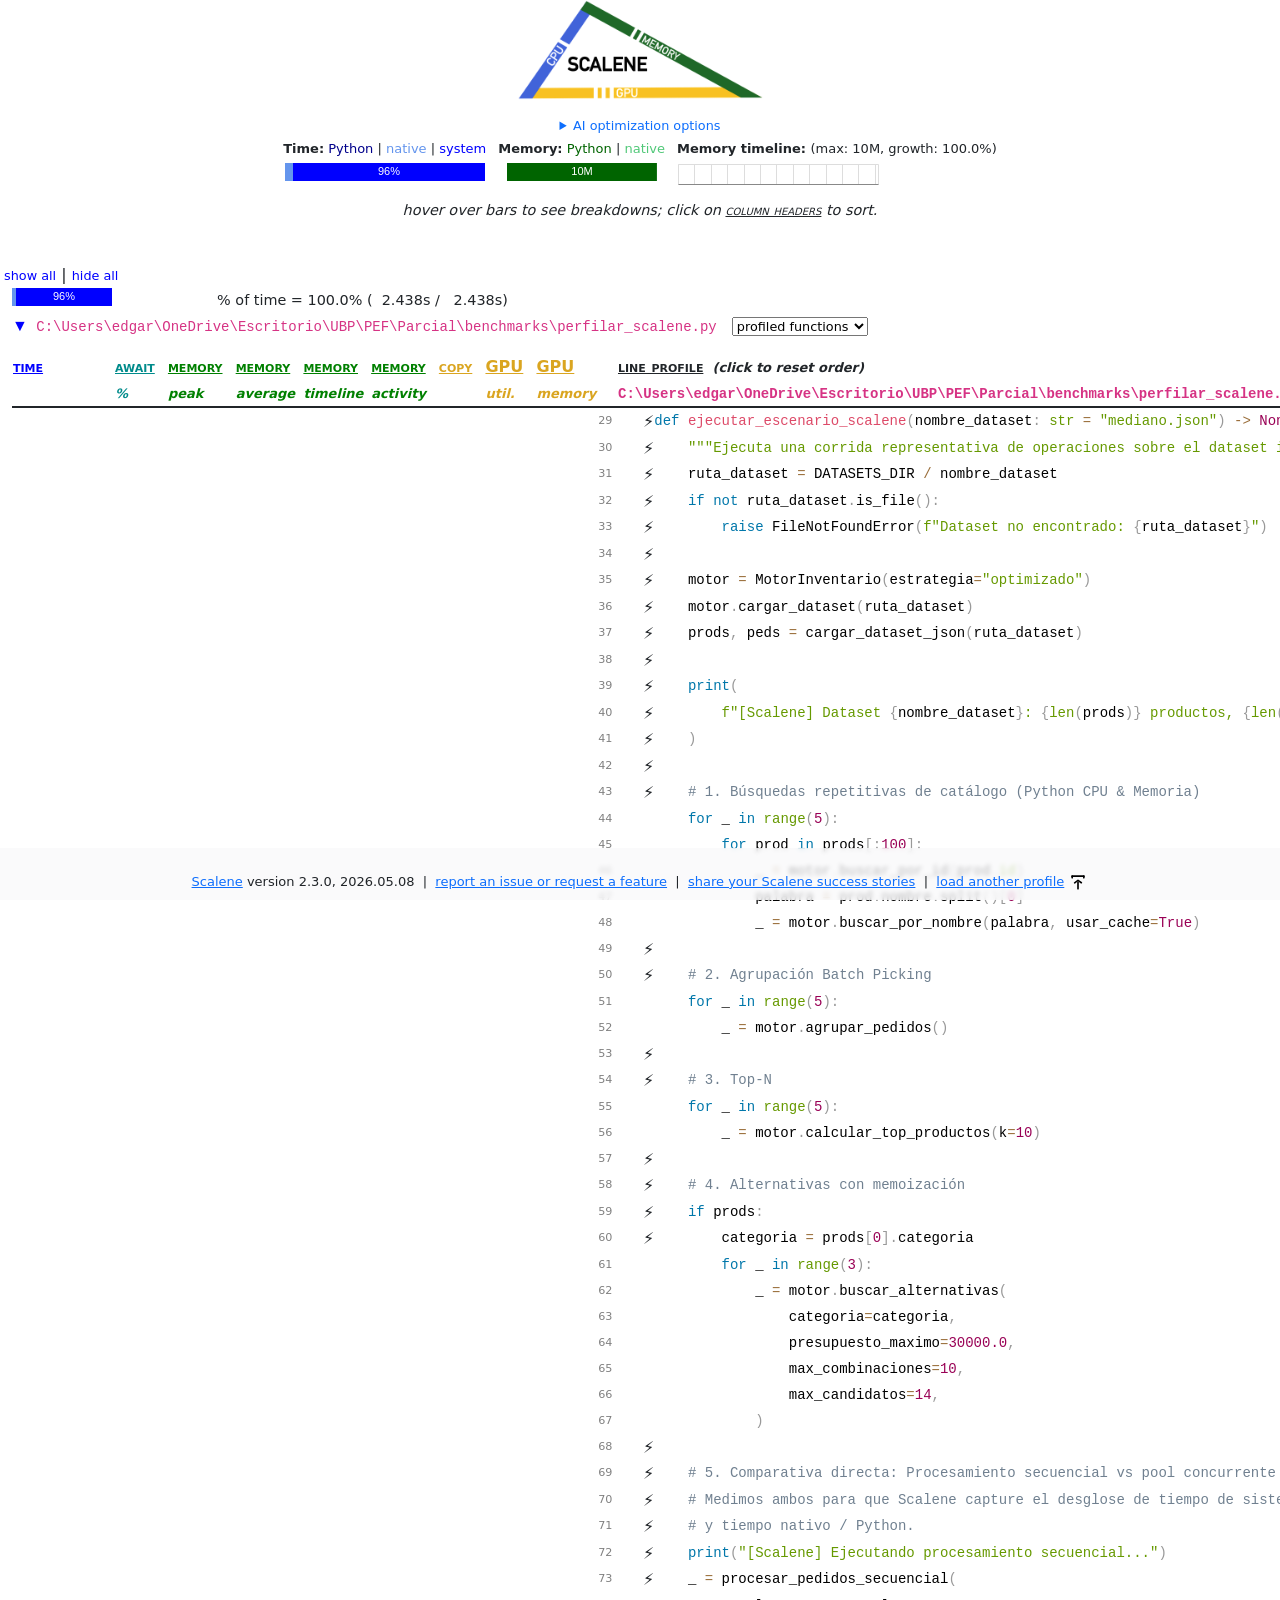
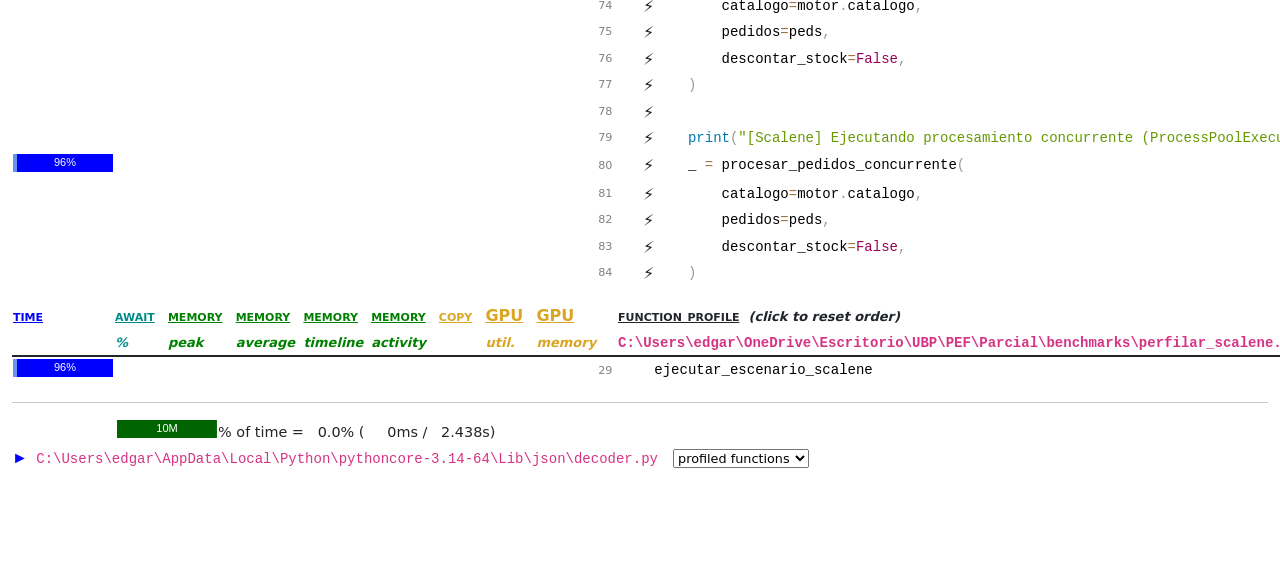
==== docs/mediciones/scalene/scalene_antes.html @ 19fc8d09 "feat(benchmarks): agregar perfilar_scalene y mediciones antes/despues" ====
<!DOCTYPE html>
<html>
  <head>
<!--    <meta http-equiv="Content-Security-Policy" content="script-src *  'self' 'unsafe-inline' 'unsafe-eval' default-src * data: blob: vscode-webview-resource: ;"> -->
  <meta http-equiv="Content-Security-Policy" content="default-src * 'unsafe-inline' 'unsafe-eval' data: blob:; script-src * 'unsafe-inline' 'unsafe-eval' data: blob:; style-src * 'unsafe-inline' 'unsafe-eval' data: blob:; img-src * 'unsafe-inline' 'unsafe-eval' data: blob:; connect-src * 'unsafe-inline' 'unsafe-eval' data: blob:; font-src * 'unsafe-inline' 'unsafe-eval' data: blob:; object-src * 'unsafe-inline' 'unsafe-eval' data: blob:; media-src * 'unsafe-inline' 'unsafe-eval' data: blob:; frame-src * 'unsafe-inline' 'unsafe-eval' data: blob:;">
<!--    <meta http-equiv="Content-Security-Policy" content="default-src * data: blob: vscode-webview-resource: 'unsafe-inline' 'unsafe-eval' ; script-src * data: blob: vscode-webview-resource: 'unsafe-inline' 'unsafe-eval';"> -->
    <title>Scalene</title>
    <!-- Assets: embedded for standalone mode, local files otherwise (issue #982) -->
    
    <link rel="icon" href="[data-uri]" type="image/x-icon">
    <script>/*! jQuery v3.6.0 -ajax,-ajax/jsonp,-ajax/load,-ajax/script,-ajax/var/location,-ajax/var/nonce,-ajax/var/rquery,-ajax/xhr,-manipulation/_evalUrl,-deprecated/ajax-event-alias,-effects,-effects/Tween,-effects/animatedSelector | (c) OpenJS Foundation and other contributors | jquery.org/license */
!function(e,t){"use strict";"object"==typeof module&&"object"==typeof module.exports?module.exports=e.document?t(e,!0):function(e){if(!e.document)throw new Error("jQuery requires a window with a document");return t(e)}:t(e)}("undefined"!=typeof window?window:this,function(g,e){"use strict";var t=[],r=Object.getPrototypeOf,s=t.slice,v=t.flat?function(e){return t.flat.call(e)}:function(e){return t.concat.apply([],e)},u=t.push,i=t.indexOf,n={},o=n.toString,y=n.hasOwnProperty,a=y.toString,l=a.call(Object),m={},b=function(e){return"function"==typeof e&&"number"!=typeof e.nodeType&&"function"!=typeof e.item},x=function(e){return null!=e&&e===e.window},w=g.document,c={type:!0,src:!0,nonce:!0,noModule:!0};function C(e,t,n){var r,i,o=(n=n||w).createElement("script");if(o.text=e,t)for(r in c)(i=t[r]||t.getAttribute&&t.getAttribute(r))&&o.setAttribute(r,i);n.head.appendChild(o).parentNode.removeChild(o)}function T(e){return null==e?e+"":"object"==typeof e||"function"==typeof e?n[o.call(e)]||"object":typeof e}var f="3.6.0 -ajax,-ajax/jsonp,-ajax/load,-ajax/script,-ajax/var/location,-ajax/var/nonce,-ajax/var/rquery,-ajax/xhr,-manipulation/_evalUrl,-deprecated/ajax-event-alias,-effects,-effects/Tween,-effects/animatedSelector",E=function(e,t){return new E.fn.init(e,t)};function d(e){var t=!!e&&"length"in e&&e.length,n=T(e);return!b(e)&&!x(e)&&("array"===n||0===t||"number"==typeof t&&0<t&&t-1 in e)}E.fn=E.prototype={jquery:f,constructor:E,length:0,toArray:function(){return s.call(this)},get:function(e){return null==e?s.call(this):e<0?this[e+this.length]:this[e]},pushStack:function(e){var t=E.merge(this.constructor(),e);return t.prevObject=this,t},each:function(e){return E.each(this,e)},map:function(n){return this.pushStack(E.map(this,function(e,t){return n.call(e,t,e)}))},slice:function(){return this.pushStack(s.apply(this,arguments))},first:function(){return this.eq(0)},last:function(){return this.eq(-1)},even:function(){return this.pushStack(E.grep(this,function(e,t){return(t+1)%2}))},odd:function(){return this.pushStack(E.grep(this,function(e,t){return t%2}))},eq:function(e){var t=this.length,n=+e+(e<0?t:0);return this.pushStack(0<=n&&n<t?[this[n]]:[])},end:function(){return this.prevObject||this.constructor()},push:u,sort:t.sort,splice:t.splice},E.extend=E.fn.extend=function(){var e,t,n,r,i,o,a=arguments[0]||{},s=1,u=arguments.length,l=!1;for("boolean"==typeof a&&(l=a,a=arguments[s]||{},s++),"object"==typeof a||b(a)||(a={}),s===u&&(a=this,s--);s<u;s++)if(null!=(e=arguments[s]))for(t in e)r=e[t],"__proto__"!==t&&a!==r&&(l&&r&&(E.isPlainObject(r)||(i=Array.isArray(r)))?(n=a[t],o=i&&!Array.isArray(n)?[]:i||E.isPlainObject(n)?n:{},i=!1,a[t]=E.extend(l,o,r)):void 0!==r&&(a[t]=r));return a},E.extend({expando:"jQuery"+(f+Math.random()).replace(/\D/g,""),isReady:!0,error:function(e){throw new Error(e)},noop:function(){},isPlainObject:function(e){var t,n;return!(!e||"[object Object]"!==o.call(e))&&(!(t=r(e))||"function"==typeof(n=y.call(t,"constructor")&&t.constructor)&&a.call(n)===l)},isEmptyObject:function(e){var t;for(t in e)return!1;return!0},globalEval:function(e,t,n){C(e,{nonce:t&&t.nonce},n)},each:function(e,t){var n,r=0;if(d(e)){for(n=e.length;r<n;r++)if(!1===t.call(e[r],r,e[r]))break}else for(r in e)if(!1===t.call(e[r],r,e[r]))break;return e},makeArray:function(e,t){var n=t||[];return null!=e&&(d(Object(e))?E.merge(n,"string"==typeof e?[e]:e):u.call(n,e)),n},inArray:function(e,t,n){return null==t?-1:i.call(t,e,n)},merge:function(e,t){for(var n=+t.length,r=0,i=e.length;r<n;r++)e[i++]=t[r];return e.length=i,e},grep:function(e,t,n){for(var r=[],i=0,o=e.length,a=!n;i<o;i++)!t(e[i],i)!==a&&r.push(e[i]);return r},map:function(e,t,n){var r,i,o=0,a=[];if(d(e))for(r=e.length;o<r;o++)null!=(i=t(e[o],o,n))&&a.push(i);else for(o in e)null!=(i=t(e[o],o,n))&&a.push(i);return v(a)},guid:1,support:m}),"function"==typeof Symbol&&(E.fn[Symbol.iterator]=t[Symbol.iterator]),E.each("Boolean Number String Function Array Date RegExp Object Error Symbol".split(" "),function(e,t){n["[object "+t+"]"]=t.toLowerCase()});var p=function(n){var e,p,x,o,i,h,f,g,w,u,l,C,T,a,E,v,s,c,y,A="sizzle"+1*new Date,d=n.document,N=0,r=0,m=ue(),b=ue(),S=ue(),k=ue(),D=function(e,t){return e===t&&(l=!0),0},L={}.hasOwnProperty,t=[],j=t.pop,q=t.push,O=t.push,P=t.slice,H=function(e,t){for(var n=0,r=e.length;n<r;n++)if(e[n]===t)return n;return-1},I="checked|selected|async|autofocus|autoplay|controls|defer|disabled|hidden|ismap|loop|multiple|open|readonly|required|scoped",R="[\\x20\\t\\r\\n\\f]",B="(?:\\\\[\\da-fA-F]{1,6}"+R+"?|\\\\[^\\r\\n\\f]|[\\w-]|[^\0-\\x7f])+",M="\\["+R+"*("+B+")(?:"+R+"*([*^$|!~]?=)"+R+"*(?:'((?:\\\\.|[^\\\\'])*)'|\"((?:\\\\.|[^\\\\\"])*)\"|("+B+"))|)"+R+"*\\]",W=":("+B+")(?:\\((('((?:\\\\.|[^\\\\'])*)'|\"((?:\\\\.|[^\\\\\"])*)\")|((?:\\\\.|[^\\\\()[\\]]|"+M+")*)|.*)\\)|)",F=new RegExp(R+"+","g"),$=new RegExp("^"+R+"+|((?:^|[^\\\\])(?:\\\\.)*)"+R+"+$","g"),z=new RegExp("^"+R+"*,"+R+"*"),_=new RegExp("^"+R+"*([>+~]|"+R+")"+R+"*"),U=new RegExp(R+"|>"),V=new RegExp(W),X=new RegExp("^"+B+"$"),Q={ID:new RegExp("^#("+B+")"),CLASS:new RegExp("^\\.("+B+")"),TAG:new RegExp("^("+B+"|[*])"),ATTR:new RegExp("^"+M),PSEUDO:new RegExp("^"+W),CHILD:new RegExp("^:(only|first|last|nth|nth-last)-(child|of-type)(?:\\("+R+"*(even|odd|(([+-]|)(\\d*)n|)"+R+"*(?:([+-]|)"+R+"*(\\d+)|))"+R+"*\\)|)","i"),bool:new RegExp("^(?:"+I+")$","i"),needsContext:new RegExp("^"+R+"*[>+~]|:(even|odd|eq|gt|lt|nth|first|last)(?:\\("+R+"*((?:-\\d)?\\d*)"+R+"*\\)|)(?=[^-]|$)","i")},Y=/HTML$/i,G=/^(?:input|select|textarea|button)$/i,K=/^h\d$/i,J=/^[^{]+\{\s*\[native \w/,Z=/^(?:#([\w-]+)|(\w+)|\.([\w-]+))$/,ee=/[+~]/,te=new RegExp("\\\\[\\da-fA-F]{1,6}"+R+"?|\\\\([^\\r\\n\\f])","g"),ne=function(e,t){var n="0x"+e.slice(1)-65536;return t||(n<0?String.fromCharCode(n+65536):String.fromCharCode(n>>10|55296,1023&n|56320))},re=/([\0-\x1f\x7f]|^-?\d)|^-$|[^\0-\x1f\x7f-\uFFFF\w-]/g,ie=function(e,t){return t?"\0"===e?"\ufffd":e.slice(0,-1)+"\\"+e.charCodeAt(e.length-1).toString(16)+" ":"\\"+e},oe=function(){C()},ae=xe(function(e){return!0===e.disabled&&"fieldset"===e.nodeName.toLowerCase()},{dir:"parentNode",next:"legend"});try{O.apply(t=P.call(d.childNodes),d.childNodes),t[d.childNodes.length].nodeType}catch(e){O={apply:t.length?function(e,t){q.apply(e,P.call(t))}:function(e,t){var n=e.length,r=0;while(e[n++]=t[r++]);e.length=n-1}}}function se(t,e,n,r){var i,o,a,s,u,l,c,f=e&&e.ownerDocument,d=e?e.nodeType:9;if(n=n||[],"string"!=typeof t||!t||1!==d&&9!==d&&11!==d)return n;if(!r&&(C(e),e=e||T,E)){if(11!==d&&(u=Z.exec(t)))if(i=u[1]){if(9===d){if(!(a=e.getElementById(i)))return n;if(a.id===i)return n.push(a),n}else if(f&&(a=f.getElementById(i))&&y(e,a)&&a.id===i)return n.push(a),n}else{if(u[2])return O.apply(n,e.getElementsByTagName(t)),n;if((i=u[3])&&p.getElementsByClassName&&e.getElementsByClassName)return O.apply(n,e.getElementsByClassName(i)),n}if(p.qsa&&!k[t+" "]&&(!v||!v.test(t))&&(1!==d||"object"!==e.nodeName.toLowerCase())){if(c=t,f=e,1===d&&(U.test(t)||_.test(t))){(f=ee.test(t)&&ye(e.parentNode)||e)===e&&p.scope||((s=e.getAttribute("id"))?s=s.replace(re,ie):e.setAttribute("id",s=A)),o=(l=h(t)).length;while(o--)l[o]=(s?"#"+s:":scope")+" "+be(l[o]);c=l.join(",")}try{return O.apply(n,f.querySelectorAll(c)),n}catch(e){k(t,!0)}finally{s===A&&e.removeAttribute("id")}}}return g(t.replace($,"$1"),e,n,r)}function ue(){var r=[];return function e(t,n){return r.push(t+" ")>x.cacheLength&&delete e[r.shift()],e[t+" "]=n}}function le(e){return e[A]=!0,e}function ce(e){var t=T.createElement("fieldset");try{return!!e(t)}catch(e){return!1}finally{t.parentNode&&t.parentNode.removeChild(t),t=null}}function fe(e,t){var n=e.split("|"),r=n.length;while(r--)x.attrHandle[n[r]]=t}function de(e,t){var n=t&&e,r=n&&1===e.nodeType&&1===t.nodeType&&e.sourceIndex-t.sourceIndex;if(r)return r;if(n)while(n=n.nextSibling)if(n===t)return-1;return e?1:-1}function pe(t){return function(e){return"input"===e.nodeName.toLowerCase()&&e.type===t}}function he(n){return function(e){var t=e.nodeName.toLowerCase();return("input"===t||"button"===t)&&e.type===n}}function ge(t){return function(e){return"form"in e?e.parentNode&&!1===e.disabled?"label"in e?"label"in e.parentNode?e.parentNode.disabled===t:e.disabled===t:e.isDisabled===t||e.isDisabled!==!t&&ae(e)===t:e.disabled===t:"label"in e&&e.disabled===t}}function ve(a){return le(function(o){return o=+o,le(function(e,t){var n,r=a([],e.length,o),i=r.length;while(i--)e[n=r[i]]&&(e[n]=!(t[n]=e[n]))})})}function ye(e){return e&&"undefined"!=typeof e.getElementsByTagName&&e}for(e in p=se.support={},i=se.isXML=function(e){var t=e&&e.namespaceURI,n=e&&(e.ownerDocument||e).documentElement;return!Y.test(t||n&&n.nodeName||"HTML")},C=se.setDocument=function(e){var t,n,r=e?e.ownerDocument||e:d;return r!=T&&9===r.nodeType&&r.documentElement&&(a=(T=r).documentElement,E=!i(T),d!=T&&(n=T.defaultView)&&n.top!==n&&(n.addEventListener?n.addEventListener("unload",oe,!1):n.attachEvent&&n.attachEvent("onunload",oe)),p.scope=ce(function(e){return a.appendChild(e).appendChild(T.createElement("div")),"undefined"!=typeof e.querySelectorAll&&!e.querySelectorAll(":scope fieldset div").length}),p.attributes=ce(function(e){return e.className="i",!e.getAttribute("className")}),p.getElementsByTagName=ce(function(e){return e.appendChild(T.createComment("")),!e.getElementsByTagName("*").length}),p.getElementsByClassName=J.test(T.getElementsByClassName),p.getById=ce(function(e){return a.appendChild(e).id=A,!T.getElementsByName||!T.getElementsByName(A).length}),p.getById?(x.filter.ID=function(e){var t=e.replace(te,ne);return function(e){return e.getAttribute("id")===t}},x.find.ID=function(e,t){if("undefined"!=typeof t.getElementById&&E){var n=t.getElementById(e);return n?[n]:[]}}):(x.filter.ID=function(e){var n=e.replace(te,ne);return function(e){var t="undefined"!=typeof e.getAttributeNode&&e.getAttributeNode("id");return t&&t.value===n}},x.find.ID=function(e,t){if("undefined"!=typeof t.getElementById&&E){var n,r,i,o=t.getElementById(e);if(o){if((n=o.getAttributeNode("id"))&&n.value===e)return[o];i=t.getElementsByName(e),r=0;while(o=i[r++])if((n=o.getAttributeNode("id"))&&n.value===e)return[o]}return[]}}),x.find.TAG=p.getElementsByTagName?function(e,t){return"undefined"!=typeof t.getElementsByTagName?t.getElementsByTagName(e):p.qsa?t.querySelectorAll(e):void 0}:function(e,t){var n,r=[],i=0,o=t.getElementsByTagName(e);if("*"===e){while(n=o[i++])1===n.nodeType&&r.push(n);return r}return o},x.find.CLASS=p.getElementsByClassName&&function(e,t){if("undefined"!=typeof t.getElementsByClassName&&E)return t.getElementsByClassName(e)},s=[],v=[],(p.qsa=J.test(T.querySelectorAll))&&(ce(function(e){var t;a.appendChild(e).innerHTML="<a id='"+A+"'></a><select id='"+A+"-\r\\' msallowcapture=''><option selected=''></option></select>",e.querySelectorAll("[msallowcapture^='']").length&&v.push("[*^$]="+R+"*(?:''|\"\")"),e.querySelectorAll("[selected]").length||v.push("\\["+R+"*(?:value|"+I+")"),e.querySelectorAll("[id~="+A+"-]").length||v.push("~="),(t=T.createElement("input")).setAttribute("name",""),e.appendChild(t),e.querySelectorAll("[name='']").length||v.push("\\["+R+"*name"+R+"*="+R+"*(?:''|\"\")"),e.querySelectorAll(":checked").length||v.push(":checked"),e.querySelectorAll("a#"+A+"+*").length||v.push(".#.+[+~]"),e.querySelectorAll("\\\f"),v.push("[\\r\\n\\f]")}),ce(function(e){e.innerHTML="<a href='' disabled='disabled'></a><select disabled='disabled'><option/></select>";var t=T.createElement("input");t.setAttribute("type","hidden"),e.appendChild(t).setAttribute("name","D"),e.querySelectorAll("[name=d]").length&&v.push("name"+R+"*[*^$|!~]?="),2!==e.querySelectorAll(":enabled").length&&v.push(":enabled",":disabled"),a.appendChild(e).disabled=!0,2!==e.querySelectorAll(":disabled").length&&v.push(":enabled",":disabled"),e.querySelectorAll("*,:x"),v.push(",.*:")})),(p.matchesSelector=J.test(c=a.matches||a.webkitMatchesSelector||a.mozMatchesSelector||a.oMatchesSelector||a.msMatchesSelector))&&ce(function(e){p.disconnectedMatch=c.call(e,"*"),c.call(e,"[s!='']:x"),s.push("!=",W)}),v=v.length&&new RegExp(v.join("|")),s=s.length&&new RegExp(s.join("|")),t=J.test(a.compareDocumentPosition),y=t||J.test(a.contains)?function(e,t){var n=9===e.nodeType?e.documentElement:e,r=t&&t.parentNode;return e===r||!(!r||1!==r.nodeType||!(n.contains?n.contains(r):e.compareDocumentPosition&&16&e.compareDocumentPosition(r)))}:function(e,t){if(t)while(t=t.parentNode)if(t===e)return!0;return!1},D=t?function(e,t){if(e===t)return l=!0,0;var n=!e.compareDocumentPosition-!t.compareDocumentPosition;return n||(1&(n=(e.ownerDocument||e)==(t.ownerDocument||t)?e.compareDocumentPosition(t):1)||!p.sortDetached&&t.compareDocumentPosition(e)===n?e==T||e.ownerDocument==d&&y(d,e)?-1:t==T||t.ownerDocument==d&&y(d,t)?1:u?H(u,e)-H(u,t):0:4&n?-1:1)}:function(e,t){if(e===t)return l=!0,0;var n,r=0,i=e.parentNode,o=t.parentNode,a=[e],s=[t];if(!i||!o)return e==T?-1:t==T?1:i?-1:o?1:u?H(u,e)-H(u,t):0;if(i===o)return de(e,t);n=e;while(n=n.parentNode)a.unshift(n);n=t;while(n=n.parentNode)s.unshift(n);while(a[r]===s[r])r++;return r?de(a[r],s[r]):a[r]==d?-1:s[r]==d?1:0}),T},se.matches=function(e,t){return se(e,null,null,t)},se.matchesSelector=function(e,t){if(C(e),p.matchesSelector&&E&&!k[t+" "]&&(!s||!s.test(t))&&(!v||!v.test(t)))try{var n=c.call(e,t);if(n||p.disconnectedMatch||e.document&&11!==e.document.nodeType)return n}catch(e){k(t,!0)}return 0<se(t,T,null,[e]).length},se.contains=function(e,t){return(e.ownerDocument||e)!=T&&C(e),y(e,t)},se.attr=function(e,t){(e.ownerDocument||e)!=T&&C(e);var n=x.attrHandle[t.toLowerCase()],r=n&&L.call(x.attrHandle,t.toLowerCase())?n(e,t,!E):void 0;return void 0!==r?r:p.attributes||!E?e.getAttribute(t):(r=e.getAttributeNode(t))&&r.specified?r.value:null},se.escape=function(e){return(e+"").replace(re,ie)},se.error=function(e){throw new Error("Syntax error, unrecognized expression: "+e)},se.uniqueSort=function(e){var t,n=[],r=0,i=0;if(l=!p.detectDuplicates,u=!p.sortStable&&e.slice(0),e.sort(D),l){while(t=e[i++])t===e[i]&&(r=n.push(i));while(r--)e.splice(n[r],1)}return u=null,e},o=se.getText=function(e){var t,n="",r=0,i=e.nodeType;if(i){if(1===i||9===i||11===i){if("string"==typeof e.textContent)return e.textContent;for(e=e.firstChild;e;e=e.nextSibling)n+=o(e)}else if(3===i||4===i)return e.nodeValue}else while(t=e[r++])n+=o(t);return n},(x=se.selectors={cacheLength:50,createPseudo:le,match:Q,attrHandle:{},find:{},relative:{">":{dir:"parentNode",first:!0}," ":{dir:"parentNode"},"+":{dir:"previousSibling",first:!0},"~":{dir:"previousSibling"}},preFilter:{ATTR:function(e){return e[1]=e[1].replace(te,ne),e[3]=(e[3]||e[4]||e[5]||"").replace(te,ne),"~="===e[2]&&(e[3]=" "+e[3]+" "),e.slice(0,4)},CHILD:function(e){return e[1]=e[1].toLowerCase(),"nth"===e[1].slice(0,3)?(e[3]||se.error(e[0]),e[4]=+(e[4]?e[5]+(e[6]||1):2*("even"===e[3]||"odd"===e[3])),e[5]=+(e[7]+e[8]||"odd"===e[3])):e[3]&&se.error(e[0]),e},PSEUDO:function(e){var t,n=!e[6]&&e[2];return Q.CHILD.test(e[0])?null:(e[3]?e[2]=e[4]||e[5]||"":n&&V.test(n)&&(t=h(n,!0))&&(t=n.indexOf(")",n.length-t)-n.length)&&(e[0]=e[0].slice(0,t),e[2]=n.slice(0,t)),e.slice(0,3))}},filter:{TAG:function(e){var t=e.replace(te,ne).toLowerCase();return"*"===e?function(){return!0}:function(e){return e.nodeName&&e.nodeName.toLowerCase()===t}},CLASS:function(e){var t=m[e+" "];return t||(t=new RegExp("(^|"+R+")"+e+"("+R+"|$)"))&&m(e,function(e){return t.test("string"==typeof e.className&&e.className||"undefined"!=typeof e.getAttribute&&e.getAttribute("class")||"")})},ATTR:function(n,r,i){return function(e){var t=se.attr(e,n);return null==t?"!="===r:!r||(t+="","="===r?t===i:"!="===r?t!==i:"^="===r?i&&0===t.indexOf(i):"*="===r?i&&-1<t.indexOf(i):"$="===r?i&&t.slice(-i.length)===i:"~="===r?-1<(" "+t.replace(F," ")+" ").indexOf(i):"|="===r&&(t===i||t.slice(0,i.length+1)===i+"-"))}},CHILD:function(h,e,t,g,v){var y="nth"!==h.slice(0,3),m="last"!==h.slice(-4),b="of-type"===e;return 1===g&&0===v?function(e){return!!e.parentNode}:function(e,t,n){var r,i,o,a,s,u,l=y!==m?"nextSibling":"previousSibling",c=e.parentNode,f=b&&e.nodeName.toLowerCase(),d=!n&&!b,p=!1;if(c){if(y){while(l){a=e;while(a=a[l])if(b?a.nodeName.toLowerCase()===f:1===a.nodeType)return!1;u=l="only"===h&&!u&&"nextSibling"}return!0}if(u=[m?c.firstChild:c.lastChild],m&&d){p=(s=(r=(i=(o=(a=c)[A]||(a[A]={}))[a.uniqueID]||(o[a.uniqueID]={}))[h]||[])[0]===N&&r[1])&&r[2],a=s&&c.childNodes[s];while(a=++s&&a&&a[l]||(p=s=0)||u.pop())if(1===a.nodeType&&++p&&a===e){i[h]=[N,s,p];break}}else if(d&&(p=s=(r=(i=(o=(a=e)[A]||(a[A]={}))[a.uniqueID]||(o[a.uniqueID]={}))[h]||[])[0]===N&&r[1]),!1===p)while(a=++s&&a&&a[l]||(p=s=0)||u.pop())if((b?a.nodeName.toLowerCase()===f:1===a.nodeType)&&++p&&(d&&((i=(o=a[A]||(a[A]={}))[a.uniqueID]||(o[a.uniqueID]={}))[h]=[N,p]),a===e))break;return(p-=v)===g||p%g==0&&0<=p/g}}},PSEUDO:function(e,o){var t,a=x.pseudos[e]||x.setFilters[e.toLowerCase()]||se.error("unsupported pseudo: "+e);return a[A]?a(o):1<a.length?(t=[e,e,"",o],x.setFilters.hasOwnProperty(e.toLowerCase())?le(function(e,t){var n,r=a(e,o),i=r.length;while(i--)e[n=H(e,r[i])]=!(t[n]=r[i])}):function(e){return a(e,0,t)}):a}},pseudos:{not:le(function(e){var r=[],i=[],s=f(e.replace($,"$1"));return s[A]?le(function(e,t,n,r){var i,o=s(e,null,r,[]),a=e.length;while(a--)(i=o[a])&&(e[a]=!(t[a]=i))}):function(e,t,n){return r[0]=e,s(r,null,n,i),r[0]=null,!i.pop()}}),has:le(function(t){return function(e){return 0<se(t,e).length}}),contains:le(function(t){return t=t.replace(te,ne),function(e){return-1<(e.textContent||o(e)).indexOf(t)}}),lang:le(function(n){return X.test(n||"")||se.error("unsupported lang: "+n),n=n.replace(te,ne).toLowerCase(),function(e){var t;do{if(t=E?e.lang:e.getAttribute("xml:lang")||e.getAttribute("lang"))return(t=t.toLowerCase())===n||0===t.indexOf(n+"-")}while((e=e.parentNode)&&1===e.nodeType);return!1}}),target:function(e){var t=n.location&&n.location.hash;return t&&t.slice(1)===e.id},root:function(e){return e===a},focus:function(e){return e===T.activeElement&&(!T.hasFocus||T.hasFocus())&&!!(e.type||e.href||~e.tabIndex)},enabled:ge(!1),disabled:ge(!0),checked:function(e){var t=e.nodeName.toLowerCase();return"input"===t&&!!e.checked||"option"===t&&!!e.selected},selected:function(e){return e.parentNode&&e.parentNode.selectedIndex,!0===e.selected},empty:function(e){for(e=e.firstChild;e;e=e.nextSibling)if(e.nodeType<6)return!1;return!0},parent:function(e){return!x.pseudos.empty(e)},header:function(e){return K.test(e.nodeName)},input:function(e){return G.test(e.nodeName)},button:function(e){var t=e.nodeName.toLowerCase();return"input"===t&&"button"===e.type||"button"===t},text:function(e){var t;return"input"===e.nodeName.toLowerCase()&&"text"===e.type&&(null==(t=e.getAttribute("type"))||"text"===t.toLowerCase())},first:ve(function(){return[0]}),last:ve(function(e,t){return[t-1]}),eq:ve(function(e,t,n){return[n<0?n+t:n]}),even:ve(function(e,t){for(var n=0;n<t;n+=2)e.push(n);return e}),odd:ve(function(e,t){for(var n=1;n<t;n+=2)e.push(n);return e}),lt:ve(function(e,t,n){for(var r=n<0?n+t:t<n?t:n;0<=--r;)e.push(r);return e}),gt:ve(function(e,t,n){for(var r=n<0?n+t:n;++r<t;)e.push(r);return e})}}).pseudos.nth=x.pseudos.eq,{radio:!0,checkbox:!0,file:!0,password:!0,image:!0})x.pseudos[e]=pe(e);for(e in{submit:!0,reset:!0})x.pseudos[e]=he(e);function me(){}function be(e){for(var t=0,n=e.length,r="";t<n;t++)r+=e[t].value;return r}function xe(s,e,t){var u=e.dir,l=e.next,c=l||u,f=t&&"parentNode"===c,d=r++;return e.first?function(e,t,n){while(e=e[u])if(1===e.nodeType||f)return s(e,t,n);return!1}:function(e,t,n){var r,i,o,a=[N,d];if(n){while(e=e[u])if((1===e.nodeType||f)&&s(e,t,n))return!0}else while(e=e[u])if(1===e.nodeType||f)if(i=(o=e[A]||(e[A]={}))[e.uniqueID]||(o[e.uniqueID]={}),l&&l===e.nodeName.toLowerCase())e=e[u]||e;else{if((r=i[c])&&r[0]===N&&r[1]===d)return a[2]=r[2];if((i[c]=a)[2]=s(e,t,n))return!0}return!1}}function we(i){return 1<i.length?function(e,t,n){var r=i.length;while(r--)if(!i[r](e,t,n))return!1;return!0}:i[0]}function Ce(e,t,n,r,i){for(var o,a=[],s=0,u=e.length,l=null!=t;s<u;s++)(o=e[s])&&(n&&!n(o,r,i)||(a.push(o),l&&t.push(s)));return a}function Te(p,h,g,v,y,e){return v&&!v[A]&&(v=Te(v)),y&&!y[A]&&(y=Te(y,e)),le(function(e,t,n,r){var i,o,a,s=[],u=[],l=t.length,c=e||function(e,t,n){for(var r=0,i=t.length;r<i;r++)se(e,t[r],n);return n}(h||"*",n.nodeType?[n]:n,[]),f=!p||!e&&h?c:Ce(c,s,p,n,r),d=g?y||(e?p:l||v)?[]:t:f;if(g&&g(f,d,n,r),v){i=Ce(d,u),v(i,[],n,r),o=i.length;while(o--)(a=i[o])&&(d[u[o]]=!(f[u[o]]=a))}if(e){if(y||p){if(y){i=[],o=d.length;while(o--)(a=d[o])&&i.push(f[o]=a);y(null,d=[],i,r)}o=d.length;while(o--)(a=d[o])&&-1<(i=y?H(e,a):s[o])&&(e[i]=!(t[i]=a))}}else d=Ce(d===t?d.splice(l,d.length):d),y?y(null,t,d,r):O.apply(t,d)})}function Ee(e){for(var i,t,n,r=e.length,o=x.relative[e[0].type],a=o||x.relative[" "],s=o?1:0,u=xe(function(e){return e===i},a,!0),l=xe(function(e){return-1<H(i,e)},a,!0),c=[function(e,t,n){var r=!o&&(n||t!==w)||((i=t).nodeType?u(e,t,n):l(e,t,n));return i=null,r}];s<r;s++)if(t=x.relative[e[s].type])c=[xe(we(c),t)];else{if((t=x.filter[e[s].type].apply(null,e[s].matches))[A]){for(n=++s;n<r;n++)if(x.relative[e[n].type])break;return Te(1<s&&we(c),1<s&&be(e.slice(0,s-1).concat({value:" "===e[s-2].type?"*":""})).replace($,"$1"),t,s<n&&Ee(e.slice(s,n)),n<r&&Ee(e=e.slice(n)),n<r&&be(e))}c.push(t)}return we(c)}return me.prototype=x.filters=x.pseudos,x.setFilters=new me,h=se.tokenize=function(e,t){var n,r,i,o,a,s,u,l=b[e+" "];if(l)return t?0:l.slice(0);a=e,s=[],u=x.preFilter;while(a){for(o in n&&!(r=z.exec(a))||(r&&(a=a.slice(r[0].length)||a),s.push(i=[])),n=!1,(r=_.exec(a))&&(n=r.shift(),i.push({value:n,type:r[0].replace($," ")}),a=a.slice(n.length)),x.filter)!(r=Q[o].exec(a))||u[o]&&!(r=u[o](r))||(n=r.shift(),i.push({value:n,type:o,matches:r}),a=a.slice(n.length));if(!n)break}return t?a.length:a?se.error(e):b(e,s).slice(0)},f=se.compile=function(e,t){var n,v,y,m,b,r,i=[],o=[],a=S[e+" "];if(!a){t||(t=h(e)),n=t.length;while(n--)(a=Ee(t[n]))[A]?i.push(a):o.push(a);(a=S(e,(v=o,m=0<(y=i).length,b=0<v.length,r=function(e,t,n,r,i){var o,a,s,u=0,l="0",c=e&&[],f=[],d=w,p=e||b&&x.find.TAG("*",i),h=N+=null==d?1:Math.random()||.1,g=p.length;for(i&&(w=t==T||t||i);l!==g&&null!=(o=p[l]);l++){if(b&&o){a=0,t||o.ownerDocument==T||(C(o),n=!E);while(s=v[a++])if(s(o,t||T,n)){r.push(o);break}i&&(N=h)}m&&((o=!s&&o)&&u--,e&&c.push(o))}if(u+=l,m&&l!==u){a=0;while(s=y[a++])s(c,f,t,n);if(e){if(0<u)while(l--)c[l]||f[l]||(f[l]=j.call(r));f=Ce(f)}O.apply(r,f),i&&!e&&0<f.length&&1<u+y.length&&se.uniqueSort(r)}return i&&(N=h,w=d),c},m?le(r):r))).selector=e}return a},g=se.select=function(e,t,n,r){var i,o,a,s,u,l="function"==typeof e&&e,c=!r&&h(e=l.selector||e);if(n=n||[],1===c.length){if(2<(o=c[0]=c[0].slice(0)).length&&"ID"===(a=o[0]).type&&9===t.nodeType&&E&&x.relative[o[1].type]){if(!(t=(x.find.ID(a.matches[0].replace(te,ne),t)||[])[0]))return n;l&&(t=t.parentNode),e=e.slice(o.shift().value.length)}i=Q.needsContext.test(e)?0:o.length;while(i--){if(a=o[i],x.relative[s=a.type])break;if((u=x.find[s])&&(r=u(a.matches[0].replace(te,ne),ee.test(o[0].type)&&ye(t.parentNode)||t))){if(o.splice(i,1),!(e=r.length&&be(o)))return O.apply(n,r),n;break}}}return(l||f(e,c))(r,t,!E,n,!t||ee.test(e)&&ye(t.parentNode)||t),n},p.sortStable=A.split("").sort(D).join("")===A,p.detectDuplicates=!!l,C(),p.sortDetached=ce(function(e){return 1&e.compareDocumentPosition(T.createElement("fieldset"))}),ce(function(e){return e.innerHTML="<a href='#'></a>","#"===e.firstChild.getAttribute("href")})||fe("type|href|height|width",function(e,t,n){if(!n)return e.getAttribute(t,"type"===t.toLowerCase()?1:2)}),p.attributes&&ce(function(e){return e.innerHTML="<input/>",e.firstChild.setAttribute("value",""),""===e.firstChild.getAttribute("value")})||fe("value",function(e,t,n){if(!n&&"input"===e.nodeName.toLowerCase())return e.defaultValue}),ce(function(e){return null==e.getAttribute("disabled")})||fe(I,function(e,t,n){var r;if(!n)return!0===e[t]?t.toLowerCase():(r=e.getAttributeNode(t))&&r.specified?r.value:null}),se}(g);E.find=p,E.expr=p.selectors,E.expr[":"]=E.expr.pseudos,E.uniqueSort=E.unique=p.uniqueSort,E.text=p.getText,E.isXMLDoc=p.isXML,E.contains=p.contains,E.escapeSelector=p.escape;var h=function(e,t,n){var r=[],i=void 0!==n;while((e=e[t])&&9!==e.nodeType)if(1===e.nodeType){if(i&&E(e).is(n))break;r.push(e)}return r},A=function(e,t){for(var n=[];e;e=e.nextSibling)1===e.nodeType&&e!==t&&n.push(e);return n},N=E.expr.match.needsContext;function S(e,t){return e.nodeName&&e.nodeName.toLowerCase()===t.toLowerCase()}var k=/^<([a-z][^\/\0>:\x20\t\r\n\f]*)[\x20\t\r\n\f]*\/?>(?:<\/\1>|)$/i;function D(e,n,r){return b(n)?E.grep(e,function(e,t){return!!n.call(e,t,e)!==r}):n.nodeType?E.grep(e,function(e){return e===n!==r}):"string"!=typeof n?E.grep(e,function(e){return-1<i.call(n,e)!==r}):E.filter(n,e,r)}E.filter=function(e,t,n){var r=t[0];return n&&(e=":not("+e+")"),1===t.length&&1===r.nodeType?E.find.matchesSelector(r,e)?[r]:[]:E.find.matches(e,E.grep(t,function(e){return 1===e.nodeType}))},E.fn.extend({find:function(e){var t,n,r=this.length,i=this;if("string"!=typeof e)return this.pushStack(E(e).filter(function(){for(t=0;t<r;t++)if(E.contains(i[t],this))return!0}));for(n=this.pushStack([]),t=0;t<r;t++)E.find(e,i[t],n);return 1<r?E.uniqueSort(n):n},filter:function(e){return this.pushStack(D(this,e||[],!1))},not:function(e){return this.pushStack(D(this,e||[],!0))},is:function(e){return!!D(this,"string"==typeof e&&N.test(e)?E(e):e||[],!1).length}});var L,j=/^(?:\s*(<[\w\W]+>)[^>]*|#([\w-]+))$/;(E.fn.init=function(e,t,n){var r,i;if(!e)return this;if(n=n||L,"string"==typeof e){if(!(r="<"===e[0]&&">"===e[e.length-1]&&3<=e.length?[null,e,null]:j.exec(e))||!r[1]&&t)return!t||t.jquery?(t||n).find(e):this.constructor(t).find(e);if(r[1]){if(t=t instanceof E?t[0]:t,E.merge(this,E.parseHTML(r[1],t&&t.nodeType?t.ownerDocument||t:w,!0)),k.test(r[1])&&E.isPlainObject(t))for(r in t)b(this[r])?this[r](t[r]):this.attr(r,t[r]);return this}return(i=w.getElementById(r[2]))&&(this[0]=i,this.length=1),this}return e.nodeType?(this[0]=e,this.length=1,this):b(e)?void 0!==n.ready?n.ready(e):e(E):E.makeArray(e,this)}).prototype=E.fn,L=E(w);var q=/^(?:parents|prev(?:Until|All))/,O={children:!0,contents:!0,next:!0,prev:!0};function P(e,t){while((e=e[t])&&1!==e.nodeType);return e}E.fn.extend({has:function(e){var t=E(e,this),n=t.length;return this.filter(function(){for(var e=0;e<n;e++)if(E.contains(this,t[e]))return!0})},closest:function(e,t){var n,r=0,i=this.length,o=[],a="string"!=typeof e&&E(e);if(!N.test(e))for(;r<i;r++)for(n=this[r];n&&n!==t;n=n.parentNode)if(n.nodeType<11&&(a?-1<a.index(n):1===n.nodeType&&E.find.matchesSelector(n,e))){o.push(n);break}return this.pushStack(1<o.length?E.uniqueSort(o):o)},index:function(e){return e?"string"==typeof e?i.call(E(e),this[0]):i.call(this,e.jquery?e[0]:e):this[0]&&this[0].parentNode?this.first().prevAll().length:-1},add:function(e,t){return this.pushStack(E.uniqueSort(E.merge(this.get(),E(e,t))))},addBack:function(e){return this.add(null==e?this.prevObject:this.prevObject.filter(e))}}),E.each({parent:function(e){var t=e.parentNode;return t&&11!==t.nodeType?t:null},parents:function(e){return h(e,"parentNode")},parentsUntil:function(e,t,n){return h(e,"parentNode",n)},next:function(e){return P(e,"nextSibling")},prev:function(e){return P(e,"previousSibling")},nextAll:function(e){return h(e,"nextSibling")},prevAll:function(e){return h(e,"previousSibling")},nextUntil:function(e,t,n){return h(e,"nextSibling",n)},prevUntil:function(e,t,n){return h(e,"previousSibling",n)},siblings:function(e){return A((e.parentNode||{}).firstChild,e)},children:function(e){return A(e.firstChild)},contents:function(e){return null!=e.contentDocument&&r(e.contentDocument)?e.contentDocument:(S(e,"template")&&(e=e.content||e),E.merge([],e.childNodes))}},function(r,i){E.fn[r]=function(e,t){var n=E.map(this,i,e);return"Until"!==r.slice(-5)&&(t=e),t&&"string"==typeof t&&(n=E.filter(t,n)),1<this.length&&(O[r]||E.uniqueSort(n),q.test(r)&&n.reverse()),this.pushStack(n)}});var H=/[^\x20\t\r\n\f]+/g;function I(e){return e}function R(e){throw e}function B(e,t,n,r){var i;try{e&&b(i=e.promise)?i.call(e).done(t).fail(n):e&&b(i=e.then)?i.call(e,t,n):t.apply(void 0,[e].slice(r))}catch(e){n.apply(void 0,[e])}}E.Callbacks=function(r){var e,n;r="string"==typeof r?(e=r,n={},E.each(e.match(H)||[],function(e,t){n[t]=!0}),n):E.extend({},r);var i,t,o,a,s=[],u=[],l=-1,c=function(){for(a=a||r.once,o=i=!0;u.length;l=-1){t=u.shift();while(++l<s.length)!1===s[l].apply(t[0],t[1])&&r.stopOnFalse&&(l=s.length,t=!1)}r.memory||(t=!1),i=!1,a&&(s=t?[]:"")},f={add:function(){return s&&(t&&!i&&(l=s.length-1,u.push(t)),function n(e){E.each(e,function(e,t){b(t)?r.unique&&f.has(t)||s.push(t):t&&t.length&&"string"!==T(t)&&n(t)})}(arguments),t&&!i&&c()),this},remove:function(){return E.each(arguments,function(e,t){var n;while(-1<(n=E.inArray(t,s,n)))s.splice(n,1),n<=l&&l--}),this},has:function(e){return e?-1<E.inArray(e,s):0<s.length},empty:function(){return s&&(s=[]),this},disable:function(){return a=u=[],s=t="",this},disabled:function(){return!s},lock:function(){return a=u=[],t||i||(s=t=""),this},locked:function(){return!!a},fireWith:function(e,t){return a||(t=[e,(t=t||[]).slice?t.slice():t],u.push(t),i||c()),this},fire:function(){return f.fireWith(this,arguments),this},fired:function(){return!!o}};return f},E.extend({Deferred:function(e){var o=[["notify","progress",E.Callbacks("memory"),E.Callbacks("memory"),2],["resolve","done",E.Callbacks("once memory"),E.Callbacks("once memory"),0,"resolved"],["reject","fail",E.Callbacks("once memory"),E.Callbacks("once memory"),1,"rejected"]],i="pending",a={state:function(){return i},always:function(){return s.done(arguments).fail(arguments),this},"catch":function(e){return a.then(null,e)},pipe:function(){var i=arguments;return E.Deferred(function(r){E.each(o,function(e,t){var n=b(i[t[4]])&&i[t[4]];s[t[1]](function(){var e=n&&n.apply(this,arguments);e&&b(e.promise)?e.promise().progress(r.notify).done(r.resolve).fail(r.reject):r[t[0]+"With"](this,n?[e]:arguments)})}),i=null}).promise()},then:function(t,n,r){var u=0;function l(i,o,a,s){return function(){var n=this,r=arguments,e=function(){var e,t;if(!(i<u)){if((e=a.apply(n,r))===o.promise())throw new TypeError("Thenable self-resolution");t=e&&("object"==typeof e||"function"==typeof e)&&e.then,b(t)?s?t.call(e,l(u,o,I,s),l(u,o,R,s)):(u++,t.call(e,l(u,o,I,s),l(u,o,R,s),l(u,o,I,o.notifyWith))):(a!==I&&(n=void 0,r=[e]),(s||o.resolveWith)(n,r))}},t=s?e:function(){try{e()}catch(e){E.Deferred.exceptionHook&&E.Deferred.exceptionHook(e,t.stackTrace),u<=i+1&&(a!==R&&(n=void 0,r=[e]),o.rejectWith(n,r))}};i?t():(E.Deferred.getStackHook&&(t.stackTrace=E.Deferred.getStackHook()),g.setTimeout(t))}}return E.Deferred(function(e){o[0][3].add(l(0,e,b(r)?r:I,e.notifyWith)),o[1][3].add(l(0,e,b(t)?t:I)),o[2][3].add(l(0,e,b(n)?n:R))}).promise()},promise:function(e){return null!=e?E.extend(e,a):a}},s={};return E.each(o,function(e,t){var n=t[2],r=t[5];a[t[1]]=n.add,r&&n.add(function(){i=r},o[3-e][2].disable,o[3-e][3].disable,o[0][2].lock,o[0][3].lock),n.add(t[3].fire),s[t[0]]=function(){return s[t[0]+"With"](this===s?void 0:this,arguments),this},s[t[0]+"With"]=n.fireWith}),a.promise(s),e&&e.call(s,s),s},when:function(e){var n=arguments.length,t=n,r=Array(t),i=s.call(arguments),o=E.Deferred(),a=function(t){return function(e){r[t]=this,i[t]=1<arguments.length?s.call(arguments):e,--n||o.resolveWith(r,i)}};if(n<=1&&(B(e,o.done(a(t)).resolve,o.reject,!n),"pending"===o.state()||b(i[t]&&i[t].then)))return o.then();while(t--)B(i[t],a(t),o.reject);return o.promise()}});var M=/^(Eval|Internal|Range|Reference|Syntax|Type|URI)Error$/;E.Deferred.exceptionHook=function(e,t){g.console&&g.console.warn&&e&&M.test(e.name)&&g.console.warn("jQuery.Deferred exception: "+e.message,e.stack,t)},E.readyException=function(e){g.setTimeout(function(){throw e})};var W=E.Deferred();function F(){w.removeEventListener("DOMContentLoaded",F),g.removeEventListener("load",F),E.ready()}E.fn.ready=function(e){return W.then(e)["catch"](function(e){E.readyException(e)}),this},E.extend({isReady:!1,readyWait:1,ready:function(e){(!0===e?--E.readyWait:E.isReady)||(E.isReady=!0)!==e&&0<--E.readyWait||W.resolveWith(w,[E])}}),E.ready.then=W.then,"complete"===w.readyState||"loading"!==w.readyState&&!w.documentElement.doScroll?g.setTimeout(E.ready):(w.addEventListener("DOMContentLoaded",F),g.addEventListener("load",F));var $=function(e,t,n,r,i,o,a){var s=0,u=e.length,l=null==n;if("object"===T(n))for(s in i=!0,n)$(e,t,s,n[s],!0,o,a);else if(void 0!==r&&(i=!0,b(r)||(a=!0),l&&(a?(t.call(e,r),t=null):(l=t,t=function(e,t,n){return l.call(E(e),n)})),t))for(;s<u;s++)t(e[s],n,a?r:r.call(e[s],s,t(e[s],n)));return i?e:l?t.call(e):u?t(e[0],n):o},z=/^-ms-/,_=/-([a-z])/g;function U(e,t){return t.toUpperCase()}function V(e){return e.replace(z,"ms-").replace(_,U)}var X=function(e){return 1===e.nodeType||9===e.nodeType||!+e.nodeType};function Q(){this.expando=E.expando+Q.uid++}Q.uid=1,Q.prototype={cache:function(e){var t=e[this.expando];return t||(t={},X(e)&&(e.nodeType?e[this.expando]=t:Object.defineProperty(e,this.expando,{value:t,configurable:!0}))),t},set:function(e,t,n){var r,i=this.cache(e);if("string"==typeof t)i[V(t)]=n;else for(r in t)i[V(r)]=t[r];return i},get:function(e,t){return void 0===t?this.cache(e):e[this.expando]&&e[this.expando][V(t)]},access:function(e,t,n){return void 0===t||t&&"string"==typeof t&&void 0===n?this.get(e,t):(this.set(e,t,n),void 0!==n?n:t)},remove:function(e,t){var n,r=e[this.expando];if(void 0!==r){if(void 0!==t){n=(t=Array.isArray(t)?t.map(V):(t=V(t))in r?[t]:t.match(H)||[]).length;while(n--)delete r[t[n]]}(void 0===t||E.isEmptyObject(r))&&(e.nodeType?e[this.expando]=void 0:delete e[this.expando])}},hasData:function(e){var t=e[this.expando];return void 0!==t&&!E.isEmptyObject(t)}};var Y=new Q,G=new Q,K=/^(?:\{[\w\W]*\}|\[[\w\W]*\])$/,J=/[A-Z]/g;function Z(e,t,n){var r,i;if(void 0===n&&1===e.nodeType)if(r="data-"+t.replace(J,"-$&").toLowerCase(),"string"==typeof(n=e.getAttribute(r))){try{n="true"===(i=n)||"false"!==i&&("null"===i?null:i===+i+""?+i:K.test(i)?JSON.parse(i):i)}catch(e){}G.set(e,t,n)}else n=void 0;return n}E.extend({hasData:function(e){return G.hasData(e)||Y.hasData(e)},data:function(e,t,n){return G.access(e,t,n)},removeData:function(e,t){G.remove(e,t)},_data:function(e,t,n){return Y.access(e,t,n)},_removeData:function(e,t){Y.remove(e,t)}}),E.fn.extend({data:function(n,e){var t,r,i,o=this[0],a=o&&o.attributes;if(void 0===n){if(this.length&&(i=G.get(o),1===o.nodeType&&!Y.get(o,"hasDataAttrs"))){t=a.length;while(t--)a[t]&&0===(r=a[t].name).indexOf("data-")&&(r=V(r.slice(5)),Z(o,r,i[r]));Y.set(o,"hasDataAttrs",!0)}return i}return"object"==typeof n?this.each(function(){G.set(this,n)}):$(this,function(e){var t;if(o&&void 0===e)return void 0!==(t=G.get(o,n))?t:void 0!==(t=Z(o,n))?t:void 0;this.each(function(){G.set(this,n,e)})},null,e,1<arguments.length,null,!0)},removeData:function(e){return this.each(function(){G.remove(this,e)})}}),E.extend({queue:function(e,t,n){var r;if(e)return t=(t||"fx")+"queue",r=Y.get(e,t),n&&(!r||Array.isArray(n)?r=Y.access(e,t,E.makeArray(n)):r.push(n)),r||[]},dequeue:function(e,t){t=t||"fx";var n=E.queue(e,t),r=n.length,i=n.shift(),o=E._queueHooks(e,t);"inprogress"===i&&(i=n.shift(),r--),i&&("fx"===t&&n.unshift("inprogress"),delete o.stop,i.call(e,function(){E.dequeue(e,t)},o)),!r&&o&&o.empty.fire()},_queueHooks:function(e,t){var n=t+"queueHooks";return Y.get(e,n)||Y.access(e,n,{empty:E.Callbacks("once memory").add(function(){Y.remove(e,[t+"queue",n])})})}}),E.fn.extend({queue:function(t,n){var e=2;return"string"!=typeof t&&(n=t,t="fx",e--),arguments.length<e?E.queue(this[0],t):void 0===n?this:this.each(function(){var e=E.queue(this,t,n);E._queueHooks(this,t),"fx"===t&&"inprogress"!==e[0]&&E.dequeue(this,t)})},dequeue:function(e){return this.each(function(){E.dequeue(this,e)})},clearQueue:function(e){return this.queue(e||"fx",[])},promise:function(e,t){var n,r=1,i=E.Deferred(),o=this,a=this.length,s=function(){--r||i.resolveWith(o,[o])};"string"!=typeof e&&(t=e,e=void 0),e=e||"fx";while(a--)(n=Y.get(o[a],e+"queueHooks"))&&n.empty&&(r++,n.empty.add(s));return s(),i.promise(t)}});var ee=/[+-]?(?:\d*\.|)\d+(?:[eE][+-]?\d+|)/.source,te=new RegExp("^(?:([+-])=|)("+ee+")([a-z%]*)$","i"),ne=["Top","Right","Bottom","Left"],re=w.documentElement,ie=function(e){return E.contains(e.ownerDocument,e)},oe={composed:!0};re.getRootNode&&(ie=function(e){return E.contains(e.ownerDocument,e)||e.getRootNode(oe)===e.ownerDocument});var ae=function(e,t){return"none"===(e=t||e).style.display||""===e.style.display&&ie(e)&&"none"===E.css(e,"display")};var se={};function ue(e,t){for(var n,r,i,o,a,s,u,l=[],c=0,f=e.length;c<f;c++)(r=e[c]).style&&(n=r.style.display,t?("none"===n&&(l[c]=Y.get(r,"display")||null,l[c]||(r.style.display="")),""===r.style.display&&ae(r)&&(l[c]=(u=a=o=void 0,a=(i=r).ownerDocument,s=i.nodeName,(u=se[s])||(o=a.body.appendChild(a.createElement(s)),u=E.css(o,"display"),o.parentNode.removeChild(o),"none"===u&&(u="block"),se[s]=u)))):"none"!==n&&(l[c]="none",Y.set(r,"display",n)));for(c=0;c<f;c++)null!=l[c]&&(e[c].style.display=l[c]);return e}E.fn.extend({show:function(){return ue(this,!0)},hide:function(){return ue(this)},toggle:function(e){return"boolean"==typeof e?e?this.show():this.hide():this.each(function(){ae(this)?E(this).show():E(this).hide()})}});var le,ce,fe=/^(?:checkbox|radio)$/i,de=/<([a-z][^\/\0>\x20\t\r\n\f]*)/i,pe=/^$|^module$|\/(?:java|ecma)script/i;le=w.createDocumentFragment().appendChild(w.createElement("div")),(ce=w.createElement("input")).setAttribute("type","radio"),ce.setAttribute("checked","checked"),ce.setAttribute("name","t"),le.appendChild(ce),m.checkClone=le.cloneNode(!0).cloneNode(!0).lastChild.checked,le.innerHTML="<textarea>x</textarea>",m.noCloneChecked=!!le.cloneNode(!0).lastChild.defaultValue,le.innerHTML="<option></option>",m.option=!!le.lastChild;var he={thead:[1,"<table>","</table>"],col:[2,"<table><colgroup>","</colgroup></table>"],tr:[2,"<table><tbody>","</tbody></table>"],td:[3,"<table><tbody><tr>","</tr></tbody></table>"],_default:[0,"",""]};function ge(e,t){var n;return n="undefined"!=typeof e.getElementsByTagName?e.getElementsByTagName(t||"*"):"undefined"!=typeof e.querySelectorAll?e.querySelectorAll(t||"*"):[],void 0===t||t&&S(e,t)?E.merge([e],n):n}function ve(e,t){for(var n=0,r=e.length;n<r;n++)Y.set(e[n],"globalEval",!t||Y.get(t[n],"globalEval"))}he.tbody=he.tfoot=he.colgroup=he.caption=he.thead,he.th=he.td,m.option||(he.optgroup=he.option=[1,"<select multiple='multiple'>","</select>"]);var ye=/<|&#?\w+;/;function me(e,t,n,r,i){for(var o,a,s,u,l,c,f=t.createDocumentFragment(),d=[],p=0,h=e.length;p<h;p++)if((o=e[p])||0===o)if("object"===T(o))E.merge(d,o.nodeType?[o]:o);else if(ye.test(o)){a=a||f.appendChild(t.createElement("div")),s=(de.exec(o)||["",""])[1].toLowerCase(),u=he[s]||he._default,a.innerHTML=u[1]+E.htmlPrefilter(o)+u[2],c=u[0];while(c--)a=a.lastChild;E.merge(d,a.childNodes),(a=f.firstChild).textContent=""}else d.push(t.createTextNode(o));f.textContent="",p=0;while(o=d[p++])if(r&&-1<E.inArray(o,r))i&&i.push(o);else if(l=ie(o),a=ge(f.appendChild(o),"script"),l&&ve(a),n){c=0;while(o=a[c++])pe.test(o.type||"")&&n.push(o)}return f}var be=/^([^.]*)(?:\.(.+)|)/;function xe(){return!0}function we(){return!1}function Ce(e,t){return e===function(){try{return w.activeElement}catch(e){}}()==("focus"===t)}function Te(e,t,n,r,i,o){var a,s;if("object"==typeof t){for(s in"string"!=typeof n&&(r=r||n,n=void 0),t)Te(e,s,n,r,t[s],o);return e}if(null==r&&null==i?(i=n,r=n=void 0):null==i&&("string"==typeof n?(i=r,r=void 0):(i=r,r=n,n=void 0)),!1===i)i=we;else if(!i)return e;return 1===o&&(a=i,(i=function(e){return E().off(e),a.apply(this,arguments)}).guid=a.guid||(a.guid=E.guid++)),e.each(function(){E.event.add(this,t,i,r,n)})}function Ee(e,i,o){o?(Y.set(e,i,!1),E.event.add(e,i,{namespace:!1,handler:function(e){var t,n,r=Y.get(this,i);if(1&e.isTrigger&&this[i]){if(r.length)(E.event.special[i]||{}).delegateType&&e.stopPropagation();else if(r=s.call(arguments),Y.set(this,i,r),t=o(this,i),this[i](),r!==(n=Y.get(this,i))||t?Y.set(this,i,!1):n={},r!==n)return e.stopImmediatePropagation(),e.preventDefault(),n&&n.value}else r.length&&(Y.set(this,i,{value:E.event.trigger(E.extend(r[0],E.Event.prototype),r.slice(1),this)}),e.stopImmediatePropagation())}})):void 0===Y.get(e,i)&&E.event.add(e,i,xe)}E.event={global:{},add:function(t,e,n,r,i){var o,a,s,u,l,c,f,d,p,h,g,v=Y.get(t);if(X(t)){n.handler&&(n=(o=n).handler,i=o.selector),i&&E.find.matchesSelector(re,i),n.guid||(n.guid=E.guid++),(u=v.events)||(u=v.events=Object.create(null)),(a=v.handle)||(a=v.handle=function(e){return"undefined"!=typeof E&&E.event.triggered!==e.type?E.event.dispatch.apply(t,arguments):void 0}),l=(e=(e||"").match(H)||[""]).length;while(l--)p=g=(s=be.exec(e[l])||[])[1],h=(s[2]||"").split(".").sort(),p&&(f=E.event.special[p]||{},p=(i?f.delegateType:f.bindType)||p,f=E.event.special[p]||{},c=E.extend({type:p,origType:g,data:r,handler:n,guid:n.guid,selector:i,needsContext:i&&E.expr.match.needsContext.test(i),namespace:h.join(".")},o),(d=u[p])||((d=u[p]=[]).delegateCount=0,f.setup&&!1!==f.setup.call(t,r,h,a)||t.addEventListener&&t.addEventListener(p,a)),f.add&&(f.add.call(t,c),c.handler.guid||(c.handler.guid=n.guid)),i?d.splice(d.delegateCount++,0,c):d.push(c),E.event.global[p]=!0)}},remove:function(e,t,n,r,i){var o,a,s,u,l,c,f,d,p,h,g,v=Y.hasData(e)&&Y.get(e);if(v&&(u=v.events)){l=(t=(t||"").match(H)||[""]).length;while(l--)if(p=g=(s=be.exec(t[l])||[])[1],h=(s[2]||"").split(".").sort(),p){f=E.event.special[p]||{},d=u[p=(r?f.delegateType:f.bindType)||p]||[],s=s[2]&&new RegExp("(^|\\.)"+h.join("\\.(?:.*\\.|)")+"(\\.|$)"),a=o=d.length;while(o--)c=d[o],!i&&g!==c.origType||n&&n.guid!==c.guid||s&&!s.test(c.namespace)||r&&r!==c.selector&&("**"!==r||!c.selector)||(d.splice(o,1),c.selector&&d.delegateCount--,f.remove&&f.remove.call(e,c));a&&!d.length&&(f.teardown&&!1!==f.teardown.call(e,h,v.handle)||E.removeEvent(e,p,v.handle),delete u[p])}else for(p in u)E.event.remove(e,p+t[l],n,r,!0);E.isEmptyObject(u)&&Y.remove(e,"handle events")}},dispatch:function(e){var t,n,r,i,o,a,s=new Array(arguments.length),u=E.event.fix(e),l=(Y.get(this,"events")||Object.create(null))[u.type]||[],c=E.event.special[u.type]||{};for(s[0]=u,t=1;t<arguments.length;t++)s[t]=arguments[t];if(u.delegateTarget=this,!c.preDispatch||!1!==c.preDispatch.call(this,u)){a=E.event.handlers.call(this,u,l),t=0;while((i=a[t++])&&!u.isPropagationStopped()){u.currentTarget=i.elem,n=0;while((o=i.handlers[n++])&&!u.isImmediatePropagationStopped())u.rnamespace&&!1!==o.namespace&&!u.rnamespace.test(o.namespace)||(u.handleObj=o,u.data=o.data,void 0!==(r=((E.event.special[o.origType]||{}).handle||o.handler).apply(i.elem,s))&&!1===(u.result=r)&&(u.preventDefault(),u.stopPropagation()))}return c.postDispatch&&c.postDispatch.call(this,u),u.result}},handlers:function(e,t){var n,r,i,o,a,s=[],u=t.delegateCount,l=e.target;if(u&&l.nodeType&&!("click"===e.type&&1<=e.button))for(;l!==this;l=l.parentNode||this)if(1===l.nodeType&&("click"!==e.type||!0!==l.disabled)){for(o=[],a={},n=0;n<u;n++)void 0===a[i=(r=t[n]).selector+" "]&&(a[i]=r.needsContext?-1<E(i,this).index(l):E.find(i,this,null,[l]).length),a[i]&&o.push(r);o.length&&s.push({elem:l,handlers:o})}return l=this,u<t.length&&s.push({elem:l,handlers:t.slice(u)}),s},addProp:function(t,e){Object.defineProperty(E.Event.prototype,t,{enumerable:!0,configurable:!0,get:b(e)?function(){if(this.originalEvent)return e(this.originalEvent)}:function(){if(this.originalEvent)return this.originalEvent[t]},set:function(e){Object.defineProperty(this,t,{enumerable:!0,configurable:!0,writable:!0,value:e})}})},fix:function(e){return e[E.expando]?e:new E.Event(e)},special:{load:{noBubble:!0},click:{setup:function(e){var t=this||e;return fe.test(t.type)&&t.click&&S(t,"input")&&Ee(t,"click",xe),!1},trigger:function(e){var t=this||e;return fe.test(t.type)&&t.click&&S(t,"input")&&Ee(t,"click"),!0},_default:function(e){var t=e.target;return fe.test(t.type)&&t.click&&S(t,"input")&&Y.get(t,"click")||S(t,"a")}},beforeunload:{postDispatch:function(e){void 0!==e.result&&e.originalEvent&&(e.originalEvent.returnValue=e.result)}}}},E.removeEvent=function(e,t,n){e.removeEventListener&&e.removeEventListener(t,n)},E.Event=function(e,t){if(!(this instanceof E.Event))return new E.Event(e,t);e&&e.type?(this.originalEvent=e,this.type=e.type,this.isDefaultPrevented=e.defaultPrevented||void 0===e.defaultPrevented&&!1===e.returnValue?xe:we,this.target=e.target&&3===e.target.nodeType?e.target.parentNode:e.target,this.currentTarget=e.currentTarget,this.relatedTarget=e.relatedTarget):this.type=e,t&&E.extend(this,t),this.timeStamp=e&&e.timeStamp||Date.now(),this[E.expando]=!0},E.Event.prototype={constructor:E.Event,isDefaultPrevented:we,isPropagationStopped:we,isImmediatePropagationStopped:we,isSimulated:!1,preventDefault:function(){var e=this.originalEvent;this.isDefaultPrevented=xe,e&&!this.isSimulated&&e.preventDefault()},stopPropagation:function(){var e=this.originalEvent;this.isPropagationStopped=xe,e&&!this.isSimulated&&e.stopPropagation()},stopImmediatePropagation:function(){var e=this.originalEvent;this.isImmediatePropagationStopped=xe,e&&!this.isSimulated&&e.stopImmediatePropagation(),this.stopPropagation()}},E.each({altKey:!0,bubbles:!0,cancelable:!0,changedTouches:!0,ctrlKey:!0,detail:!0,eventPhase:!0,metaKey:!0,pageX:!0,pageY:!0,shiftKey:!0,view:!0,"char":!0,code:!0,charCode:!0,key:!0,keyCode:!0,button:!0,buttons:!0,clientX:!0,clientY:!0,offsetX:!0,offsetY:!0,pointerId:!0,pointerType:!0,screenX:!0,screenY:!0,targetTouches:!0,toElement:!0,touches:!0,which:!0},E.event.addProp),E.each({focus:"focusin",blur:"focusout"},function(e,t){E.event.special[e]={setup:function(){return Ee(this,e,Ce),!1},trigger:function(){return Ee(this,e),!0},_default:function(){return!0},delegateType:t}}),E.each({mouseenter:"mouseover",mouseleave:"mouseout",pointerenter:"pointerover",pointerleave:"pointerout"},function(e,i){E.event.special[e]={delegateType:i,bindType:i,handle:function(e){var t,n=e.relatedTarget,r=e.handleObj;return n&&(n===this||E.contains(this,n))||(e.type=r.origType,t=r.handler.apply(this,arguments),e.type=i),t}}}),E.fn.extend({on:function(e,t,n,r){return Te(this,e,t,n,r)},one:function(e,t,n,r){return Te(this,e,t,n,r,1)},off:function(e,t,n){var r,i;if(e&&e.preventDefault&&e.handleObj)return r=e.handleObj,E(e.delegateTarget).off(r.namespace?r.origType+"."+r.namespace:r.origType,r.selector,r.handler),this;if("object"==typeof e){for(i in e)this.off(i,t,e[i]);return this}return!1!==t&&"function"!=typeof t||(n=t,t=void 0),!1===n&&(n=we),this.each(function(){E.event.remove(this,e,n,t)})}});var Ae=/<script|<style|<link/i,Ne=/checked\s*(?:[^=]|=\s*.checked.)/i,Se=/^\s*<!(?:\[CDATA\[|--)|(?:\]\]|--)>\s*$/g;function ke(e,t){return S(e,"table")&&S(11!==t.nodeType?t:t.firstChild,"tr")&&E(e).children("tbody")[0]||e}function De(e){return e.type=(null!==e.getAttribute("type"))+"/"+e.type,e}function Le(e){return"true/"===(e.type||"").slice(0,5)?e.type=e.type.slice(5):e.removeAttribute("type"),e}function je(e,t){var n,r,i,o,a,s;if(1===t.nodeType){if(Y.hasData(e)&&(s=Y.get(e).events))for(i in Y.remove(t,"handle events"),s)for(n=0,r=s[i].length;n<r;n++)E.event.add(t,i,s[i][n]);G.hasData(e)&&(o=G.access(e),a=E.extend({},o),G.set(t,a))}}function qe(n,r,i,o){r=v(r);var e,t,a,s,u,l,c=0,f=n.length,d=f-1,p=r[0],h=b(p);if(h||1<f&&"string"==typeof p&&!m.checkClone&&Ne.test(p))return n.each(function(e){var t=n.eq(e);h&&(r[0]=p.call(this,e,t.html())),qe(t,r,i,o)});if(f&&(t=(e=me(r,n[0].ownerDocument,!1,n,o)).firstChild,1===e.childNodes.length&&(e=t),t||o)){for(s=(a=E.map(ge(e,"script"),De)).length;c<f;c++)u=e,c!==d&&(u=E.clone(u,!0,!0),s&&E.merge(a,ge(u,"script"))),i.call(n[c],u,c);if(s)for(l=a[a.length-1].ownerDocument,E.map(a,Le),c=0;c<s;c++)u=a[c],pe.test(u.type||"")&&!Y.access(u,"globalEval")&&E.contains(l,u)&&(u.src&&"module"!==(u.type||"").toLowerCase()?E._evalUrl&&!u.noModule&&E._evalUrl(u.src,{nonce:u.nonce||u.getAttribute("nonce")},l):C(u.textContent.replace(Se,""),u,l))}return n}function Oe(e,t,n){for(var r,i=t?E.filter(t,e):e,o=0;null!=(r=i[o]);o++)n||1!==r.nodeType||E.cleanData(ge(r)),r.parentNode&&(n&&ie(r)&&ve(ge(r,"script")),r.parentNode.removeChild(r));return e}E.extend({htmlPrefilter:function(e){return e},clone:function(e,t,n){var r,i,o,a,s,u,l,c=e.cloneNode(!0),f=ie(e);if(!(m.noCloneChecked||1!==e.nodeType&&11!==e.nodeType||E.isXMLDoc(e)))for(a=ge(c),r=0,i=(o=ge(e)).length;r<i;r++)s=o[r],u=a[r],void 0,"input"===(l=u.nodeName.toLowerCase())&&fe.test(s.type)?u.checked=s.checked:"input"!==l&&"textarea"!==l||(u.defaultValue=s.defaultValue);if(t)if(n)for(o=o||ge(e),a=a||ge(c),r=0,i=o.length;r<i;r++)je(o[r],a[r]);else je(e,c);return 0<(a=ge(c,"script")).length&&ve(a,!f&&ge(e,"script")),c},cleanData:function(e){for(var t,n,r,i=E.event.special,o=0;void 0!==(n=e[o]);o++)if(X(n)){if(t=n[Y.expando]){if(t.events)for(r in t.events)i[r]?E.event.remove(n,r):E.removeEvent(n,r,t.handle);n[Y.expando]=void 0}n[G.expando]&&(n[G.expando]=void 0)}}}),E.fn.extend({detach:function(e){return Oe(this,e,!0)},remove:function(e){return Oe(this,e)},text:function(e){return $(this,function(e){return void 0===e?E.text(this):this.empty().each(function(){1!==this.nodeType&&11!==this.nodeType&&9!==this.nodeType||(this.textContent=e)})},null,e,arguments.length)},append:function(){return qe(this,arguments,function(e){1!==this.nodeType&&11!==this.nodeType&&9!==this.nodeType||ke(this,e).appendChild(e)})},prepend:function(){return qe(this,arguments,function(e){if(1===this.nodeType||11===this.nodeType||9===this.nodeType){var t=ke(this,e);t.insertBefore(e,t.firstChild)}})},before:function(){return qe(this,arguments,function(e){this.parentNode&&this.parentNode.insertBefore(e,this)})},after:function(){return qe(this,arguments,function(e){this.parentNode&&this.parentNode.insertBefore(e,this.nextSibling)})},empty:function(){for(var e,t=0;null!=(e=this[t]);t++)1===e.nodeType&&(E.cleanData(ge(e,!1)),e.textContent="");return this},clone:function(e,t){return e=null!=e&&e,t=null==t?e:t,this.map(function(){return E.clone(this,e,t)})},html:function(e){return $(this,function(e){var t=this[0]||{},n=0,r=this.length;if(void 0===e&&1===t.nodeType)return t.innerHTML;if("string"==typeof e&&!Ae.test(e)&&!he[(de.exec(e)||["",""])[1].toLowerCase()]){e=E.htmlPrefilter(e);try{for(;n<r;n++)1===(t=this[n]||{}).nodeType&&(E.cleanData(ge(t,!1)),t.innerHTML=e);t=0}catch(e){}}t&&this.empty().append(e)},null,e,arguments.length)},replaceWith:function(){var n=[];return qe(this,arguments,function(e){var t=this.parentNode;E.inArray(this,n)<0&&(E.cleanData(ge(this)),t&&t.replaceChild(e,this))},n)}}),E.each({appendTo:"append",prependTo:"prepend",insertBefore:"before",insertAfter:"after",replaceAll:"replaceWith"},function(e,a){E.fn[e]=function(e){for(var t,n=[],r=E(e),i=r.length-1,o=0;o<=i;o++)t=o===i?this:this.clone(!0),E(r[o])[a](t),u.apply(n,t.get());return this.pushStack(n)}});var Pe=new RegExp("^("+ee+")(?!px)[a-z%]+$","i"),He=function(e){var t=e.ownerDocument.defaultView;return t&&t.opener||(t=g),t.getComputedStyle(e)},Ie=function(e,t,n){var r,i,o={};for(i in t)o[i]=e.style[i],e.style[i]=t[i];for(i in r=n.call(e),t)e.style[i]=o[i];return r},Re=new RegExp(ne.join("|"),"i");function Be(e,t,n){var r,i,o,a,s=e.style;return(n=n||He(e))&&(""!==(a=n.getPropertyValue(t)||n[t])||ie(e)||(a=E.style(e,t)),!m.pixelBoxStyles()&&Pe.test(a)&&Re.test(t)&&(r=s.width,i=s.minWidth,o=s.maxWidth,s.minWidth=s.maxWidth=s.width=a,a=n.width,s.width=r,s.minWidth=i,s.maxWidth=o)),void 0!==a?a+"":a}function Me(e,t){return{get:function(){if(!e())return(this.get=t).apply(this,arguments);delete this.get}}}!function(){function e(){if(l){u.style.cssText="position:absolute;left:-11111px;width:60px;margin-top:1px;padding:0;border:0",l.style.cssText="position:relative;display:block;box-sizing:border-box;overflow:scroll;margin:auto;border:1px;padding:1px;width:60%;top:1%",re.appendChild(u).appendChild(l);var e=g.getComputedStyle(l);n="1%"!==e.top,s=12===t(e.marginLeft),l.style.right="60%",o=36===t(e.right),r=36===t(e.width),l.style.position="absolute",i=12===t(l.offsetWidth/3),re.removeChild(u),l=null}}function t(e){return Math.round(parseFloat(e))}var n,r,i,o,a,s,u=w.createElement("div"),l=w.createElement("div");l.style&&(l.style.backgroundClip="content-box",l.cloneNode(!0).style.backgroundClip="",m.clearCloneStyle="content-box"===l.style.backgroundClip,E.extend(m,{boxSizingReliable:function(){return e(),r},pixelBoxStyles:function(){return e(),o},pixelPosition:function(){return e(),n},reliableMarginLeft:function(){return e(),s},scrollboxSize:function(){return e(),i},reliableTrDimensions:function(){var e,t,n,r;return null==a&&(e=w.createElement("table"),t=w.createElement("tr"),n=w.createElement("div"),e.style.cssText="position:absolute;left:-11111px;border-collapse:separate",t.style.cssText="border:1px solid",t.style.height="1px",n.style.height="9px",n.style.display="block",re.appendChild(e).appendChild(t).appendChild(n),r=g.getComputedStyle(t),a=parseInt(r.height,10)+parseInt(r.borderTopWidth,10)+parseInt(r.borderBottomWidth,10)===t.offsetHeight,re.removeChild(e)),a}}))}();var We=["Webkit","Moz","ms"],Fe=w.createElement("div").style,$e={};function ze(e){var t=E.cssProps[e]||$e[e];return t||(e in Fe?e:$e[e]=function(e){var t=e[0].toUpperCase()+e.slice(1),n=We.length;while(n--)if((e=We[n]+t)in Fe)return e}(e)||e)}var _e,Ue,Ve=/^(none|table(?!-c[ea]).+)/,Xe=/^--/,Qe={position:"absolute",visibility:"hidden",display:"block"},Ye={letterSpacing:"0",fontWeight:"400"};function Ge(e,t,n){var r=te.exec(t);return r?Math.max(0,r[2]-(n||0))+(r[3]||"px"):t}function Ke(e,t,n,r,i,o){var a="width"===t?1:0,s=0,u=0;if(n===(r?"border":"content"))return 0;for(;a<4;a+=2)"margin"===n&&(u+=E.css(e,n+ne[a],!0,i)),r?("content"===n&&(u-=E.css(e,"padding"+ne[a],!0,i)),"margin"!==n&&(u-=E.css(e,"border"+ne[a]+"Width",!0,i))):(u+=E.css(e,"padding"+ne[a],!0,i),"padding"!==n?u+=E.css(e,"border"+ne[a]+"Width",!0,i):s+=E.css(e,"border"+ne[a]+"Width",!0,i));return!r&&0<=o&&(u+=Math.max(0,Math.ceil(e["offset"+t[0].toUpperCase()+t.slice(1)]-o-u-s-.5))||0),u}function Je(e,t,n){var r=He(e),i=(!m.boxSizingReliable()||n)&&"border-box"===E.css(e,"boxSizing",!1,r),o=i,a=Be(e,t,r),s="offset"+t[0].toUpperCase()+t.slice(1);if(Pe.test(a)){if(!n)return a;a="auto"}return(!m.boxSizingReliable()&&i||!m.reliableTrDimensions()&&S(e,"tr")||"auto"===a||!parseFloat(a)&&"inline"===E.css(e,"display",!1,r))&&e.getClientRects().length&&(i="border-box"===E.css(e,"boxSizing",!1,r),(o=s in e)&&(a=e[s])),(a=parseFloat(a)||0)+Ke(e,t,n||(i?"border":"content"),o,r,a)+"px"}E.extend({cssHooks:{opacity:{get:function(e,t){if(t){var n=Be(e,"opacity");return""===n?"1":n}}}},cssNumber:{animationIterationCount:!0,columnCount:!0,fillOpacity:!0,flexGrow:!0,flexShrink:!0,fontWeight:!0,gridArea:!0,gridColumn:!0,gridColumnEnd:!0,gridColumnStart:!0,gridRow:!0,gridRowEnd:!0,gridRowStart:!0,lineHeight:!0,opacity:!0,order:!0,orphans:!0,widows:!0,zIndex:!0,zoom:!0},cssProps:{},style:function(e,t,n,r){if(e&&3!==e.nodeType&&8!==e.nodeType&&e.style){var i,o,a,s=V(t),u=Xe.test(t),l=e.style;if(u||(t=ze(s)),a=E.cssHooks[t]||E.cssHooks[s],void 0===n)return a&&"get"in a&&void 0!==(i=a.get(e,!1,r))?i:l[t];"string"===(o=typeof n)&&(i=te.exec(n))&&i[1]&&(n=function(e,t,n,r){var i,o,a=20,s=r?function(){return r.cur()}:function(){return E.css(e,t,"")},u=s(),l=n&&n[3]||(E.cssNumber[t]?"":"px"),c=e.nodeType&&(E.cssNumber[t]||"px"!==l&&+u)&&te.exec(E.css(e,t));if(c&&c[3]!==l){u/=2,l=l||c[3],c=+u||1;while(a--)E.style(e,t,c+l),(1-o)*(1-(o=s()/u||.5))<=0&&(a=0),c/=o;c*=2,E.style(e,t,c+l),n=n||[]}return n&&(c=+c||+u||0,i=n[1]?c+(n[1]+1)*n[2]:+n[2],r&&(r.unit=l,r.start=c,r.end=i)),i}(e,t,i),o="number"),null!=n&&n==n&&("number"!==o||u||(n+=i&&i[3]||(E.cssNumber[s]?"":"px")),m.clearCloneStyle||""!==n||0!==t.indexOf("background")||(l[t]="inherit"),a&&"set"in a&&void 0===(n=a.set(e,n,r))||(u?l.setProperty(t,n):l[t]=n))}},css:function(e,t,n,r){var i,o,a,s=V(t);return Xe.test(t)||(t=ze(s)),(a=E.cssHooks[t]||E.cssHooks[s])&&"get"in a&&(i=a.get(e,!0,n)),void 0===i&&(i=Be(e,t,r)),"normal"===i&&t in Ye&&(i=Ye[t]),""===n||n?(o=parseFloat(i),!0===n||isFinite(o)?o||0:i):i}}),E.each(["height","width"],function(e,u){E.cssHooks[u]={get:function(e,t,n){if(t)return!Ve.test(E.css(e,"display"))||e.getClientRects().length&&e.getBoundingClientRect().width?Je(e,u,n):Ie(e,Qe,function(){return Je(e,u,n)})},set:function(e,t,n){var r,i=He(e),o=!m.scrollboxSize()&&"absolute"===i.position,a=(o||n)&&"border-box"===E.css(e,"boxSizing",!1,i),s=n?Ke(e,u,n,a,i):0;return a&&o&&(s-=Math.ceil(e["offset"+u[0].toUpperCase()+u.slice(1)]-parseFloat(i[u])-Ke(e,u,"border",!1,i)-.5)),s&&(r=te.exec(t))&&"px"!==(r[3]||"px")&&(e.style[u]=t,t=E.css(e,u)),Ge(0,t,s)}}}),E.cssHooks.marginLeft=Me(m.reliableMarginLeft,function(e,t){if(t)return(parseFloat(Be(e,"marginLeft"))||e.getBoundingClientRect().left-Ie(e,{marginLeft:0},function(){return e.getBoundingClientRect().left}))+"px"}),E.each({margin:"",padding:"",border:"Width"},function(i,o){E.cssHooks[i+o]={expand:function(e){for(var t=0,n={},r="string"==typeof e?e.split(" "):[e];t<4;t++)n[i+ne[t]+o]=r[t]||r[t-2]||r[0];return n}},"margin"!==i&&(E.cssHooks[i+o].set=Ge)}),E.fn.extend({css:function(e,t){return $(this,function(e,t,n){var r,i,o={},a=0;if(Array.isArray(t)){for(r=He(e),i=t.length;a<i;a++)o[t[a]]=E.css(e,t[a],!1,r);return o}return void 0!==n?E.style(e,t,n):E.css(e,t)},e,t,1<arguments.length)}}),E.fn.delay=function(r,e){return r=E.fx&&E.fx.speeds[r]||r,e=e||"fx",this.queue(e,function(e,t){var n=g.setTimeout(e,r);t.stop=function(){g.clearTimeout(n)}})},_e=w.createElement("input"),Ue=w.createElement("select").appendChild(w.createElement("option")),_e.type="checkbox",m.checkOn=""!==_e.value,m.optSelected=Ue.selected,(_e=w.createElement("input")).value="t",_e.type="radio",m.radioValue="t"===_e.value;var Ze,et=E.expr.attrHandle;E.fn.extend({attr:function(e,t){return $(this,E.attr,e,t,1<arguments.length)},removeAttr:function(e){return this.each(function(){E.removeAttr(this,e)})}}),E.extend({attr:function(e,t,n){var r,i,o=e.nodeType;if(3!==o&&8!==o&&2!==o)return"undefined"==typeof e.getAttribute?E.prop(e,t,n):(1===o&&E.isXMLDoc(e)||(i=E.attrHooks[t.toLowerCase()]||(E.expr.match.bool.test(t)?Ze:void 0)),void 0!==n?null===n?void E.removeAttr(e,t):i&&"set"in i&&void 0!==(r=i.set(e,n,t))?r:(e.setAttribute(t,n+""),n):i&&"get"in i&&null!==(r=i.get(e,t))?r:null==(r=E.find.attr(e,t))?void 0:r)},attrHooks:{type:{set:function(e,t){if(!m.radioValue&&"radio"===t&&S(e,"input")){var n=e.value;return e.setAttribute("type",t),n&&(e.value=n),t}}}},removeAttr:function(e,t){var n,r=0,i=t&&t.match(H);if(i&&1===e.nodeType)while(n=i[r++])e.removeAttribute(n)}}),Ze={set:function(e,t,n){return!1===t?E.removeAttr(e,n):e.setAttribute(n,n),n}},E.each(E.expr.match.bool.source.match(/\w+/g),function(e,t){var a=et[t]||E.find.attr;et[t]=function(e,t,n){var r,i,o=t.toLowerCase();return n||(i=et[o],et[o]=r,r=null!=a(e,t,n)?o:null,et[o]=i),r}});var tt=/^(?:input|select|textarea|button)$/i,nt=/^(?:a|area)$/i;function rt(e){return(e.match(H)||[]).join(" ")}function it(e){return e.getAttribute&&e.getAttribute("class")||""}function ot(e){return Array.isArray(e)?e:"string"==typeof e&&e.match(H)||[]}E.fn.extend({prop:function(e,t){return $(this,E.prop,e,t,1<arguments.length)},removeProp:function(e){return this.each(function(){delete this[E.propFix[e]||e]})}}),E.extend({prop:function(e,t,n){var r,i,o=e.nodeType;if(3!==o&&8!==o&&2!==o)return 1===o&&E.isXMLDoc(e)||(t=E.propFix[t]||t,i=E.propHooks[t]),void 0!==n?i&&"set"in i&&void 0!==(r=i.set(e,n,t))?r:e[t]=n:i&&"get"in i&&null!==(r=i.get(e,t))?r:e[t]},propHooks:{tabIndex:{get:function(e){var t=E.find.attr(e,"tabindex");return t?parseInt(t,10):tt.test(e.nodeName)||nt.test(e.nodeName)&&e.href?0:-1}}},propFix:{"for":"htmlFor","class":"className"}}),m.optSelected||(E.propHooks.selected={get:function(e){var t=e.parentNode;return t&&t.parentNode&&t.parentNode.selectedIndex,null},set:function(e){var t=e.parentNode;t&&(t.selectedIndex,t.parentNode&&t.parentNode.selectedIndex)}}),E.each(["tabIndex","readOnly","maxLength","cellSpacing","cellPadding","rowSpan","colSpan","useMap","frameBorder","contentEditable"],function(){E.propFix[this.toLowerCase()]=this}),E.fn.extend({addClass:function(t){var e,n,r,i,o,a,s,u=0;if(b(t))return this.each(function(e){E(this).addClass(t.call(this,e,it(this)))});if((e=ot(t)).length)while(n=this[u++])if(i=it(n),r=1===n.nodeType&&" "+rt(i)+" "){a=0;while(o=e[a++])r.indexOf(" "+o+" ")<0&&(r+=o+" ");i!==(s=rt(r))&&n.setAttribute("class",s)}return this},removeClass:function(t){var e,n,r,i,o,a,s,u=0;if(b(t))return this.each(function(e){E(this).removeClass(t.call(this,e,it(this)))});if(!arguments.length)return this.attr("class","");if((e=ot(t)).length)while(n=this[u++])if(i=it(n),r=1===n.nodeType&&" "+rt(i)+" "){a=0;while(o=e[a++])while(-1<r.indexOf(" "+o+" "))r=r.replace(" "+o+" "," ");i!==(s=rt(r))&&n.setAttribute("class",s)}return this},toggleClass:function(i,t){var o=typeof i,a="string"===o||Array.isArray(i);return"boolean"==typeof t&&a?t?this.addClass(i):this.removeClass(i):b(i)?this.each(function(e){E(this).toggleClass(i.call(this,e,it(this),t),t)}):this.each(function(){var e,t,n,r;if(a){t=0,n=E(this),r=ot(i);while(e=r[t++])n.hasClass(e)?n.removeClass(e):n.addClass(e)}else void 0!==i&&"boolean"!==o||((e=it(this))&&Y.set(this,"__className__",e),this.setAttribute&&this.setAttribute("class",e||!1===i?"":Y.get(this,"__className__")||""))})},hasClass:function(e){var t,n,r=0;t=" "+e+" ";while(n=this[r++])if(1===n.nodeType&&-1<(" "+rt(it(n))+" ").indexOf(t))return!0;return!1}});var at=/\r/g;E.fn.extend({val:function(n){var r,e,i,t=this[0];return arguments.length?(i=b(n),this.each(function(e){var t;1===this.nodeType&&(null==(t=i?n.call(this,e,E(this).val()):n)?t="":"number"==typeof t?t+="":Array.isArray(t)&&(t=E.map(t,function(e){return null==e?"":e+""})),(r=E.valHooks[this.type]||E.valHooks[this.nodeName.toLowerCase()])&&"set"in r&&void 0!==r.set(this,t,"value")||(this.value=t))})):t?(r=E.valHooks[t.type]||E.valHooks[t.nodeName.toLowerCase()])&&"get"in r&&void 0!==(e=r.get(t,"value"))?e:"string"==typeof(e=t.value)?e.replace(at,""):null==e?"":e:void 0}}),E.extend({valHooks:{option:{get:function(e){var t=E.find.attr(e,"value");return null!=t?t:rt(E.text(e))}},select:{get:function(e){var t,n,r,i=e.options,o=e.selectedIndex,a="select-one"===e.type,s=a?null:[],u=a?o+1:i.length;for(r=o<0?u:a?o:0;r<u;r++)if(((n=i[r]).selected||r===o)&&!n.disabled&&(!n.parentNode.disabled||!S(n.parentNode,"optgroup"))){if(t=E(n).val(),a)return t;s.push(t)}return s},set:function(e,t){var n,r,i=e.options,o=E.makeArray(t),a=i.length;while(a--)((r=i[a]).selected=-1<E.inArray(E.valHooks.option.get(r),o))&&(n=!0);return n||(e.selectedIndex=-1),o}}}}),E.each(["radio","checkbox"],function(){E.valHooks[this]={set:function(e,t){if(Array.isArray(t))return e.checked=-1<E.inArray(E(e).val(),t)}},m.checkOn||(E.valHooks[this].get=function(e){return null===e.getAttribute("value")?"on":e.value})}),m.focusin="onfocusin"in g;var st=/^(?:focusinfocus|focusoutblur)$/,ut=function(e){e.stopPropagation()};E.extend(E.event,{trigger:function(e,t,n,r){var i,o,a,s,u,l,c,f,d=[n||w],p=y.call(e,"type")?e.type:e,h=y.call(e,"namespace")?e.namespace.split("."):[];if(o=f=a=n=n||w,3!==n.nodeType&&8!==n.nodeType&&!st.test(p+E.event.triggered)&&(-1<p.indexOf(".")&&(p=(h=p.split(".")).shift(),h.sort()),u=p.indexOf(":")<0&&"on"+p,(e=e[E.expando]?e:new E.Event(p,"object"==typeof e&&e)).isTrigger=r?2:3,e.namespace=h.join("."),e.rnamespace=e.namespace?new RegExp("(^|\\.)"+h.join("\\.(?:.*\\.|)")+"(\\.|$)"):null,e.result=void 0,e.target||(e.target=n),t=null==t?[e]:E.makeArray(t,[e]),c=E.event.special[p]||{},r||!c.trigger||!1!==c.trigger.apply(n,t))){if(!r&&!c.noBubble&&!x(n)){for(s=c.delegateType||p,st.test(s+p)||(o=o.parentNode);o;o=o.parentNode)d.push(o),a=o;a===(n.ownerDocument||w)&&d.push(a.defaultView||a.parentWindow||g)}i=0;while((o=d[i++])&&!e.isPropagationStopped())f=o,e.type=1<i?s:c.bindType||p,(l=(Y.get(o,"events")||Object.create(null))[e.type]&&Y.get(o,"handle"))&&l.apply(o,t),(l=u&&o[u])&&l.apply&&X(o)&&(e.result=l.apply(o,t),!1===e.result&&e.preventDefault());return e.type=p,r||e.isDefaultPrevented()||c._default&&!1!==c._default.apply(d.pop(),t)||!X(n)||u&&b(n[p])&&!x(n)&&((a=n[u])&&(n[u]=null),E.event.triggered=p,e.isPropagationStopped()&&f.addEventListener(p,ut),n[p](),e.isPropagationStopped()&&f.removeEventListener(p,ut),E.event.triggered=void 0,a&&(n[u]=a)),e.result}},simulate:function(e,t,n){var r=E.extend(new E.Event,n,{type:e,isSimulated:!0});E.event.trigger(r,null,t)}}),E.fn.extend({trigger:function(e,t){return this.each(function(){E.event.trigger(e,t,this)})},triggerHandler:function(e,t){var n=this[0];if(n)return E.event.trigger(e,t,n,!0)}}),m.focusin||E.each({focus:"focusin",blur:"focusout"},function(n,r){var i=function(e){E.event.simulate(r,e.target,E.event.fix(e))};E.event.special[r]={setup:function(){var e=this.ownerDocument||this.document||this,t=Y.access(e,r);t||e.addEventListener(n,i,!0),Y.access(e,r,(t||0)+1)},teardown:function(){var e=this.ownerDocument||this.document||this,t=Y.access(e,r)-1;t?Y.access(e,r,t):(e.removeEventListener(n,i,!0),Y.remove(e,r))}}}),E.parseXML=function(e){var t,n;if(!e||"string"!=typeof e)return null;try{t=(new g.DOMParser).parseFromString(e,"text/xml")}catch(e){}return n=t&&t.getElementsByTagName("parsererror")[0],t&&!n||E.error("Invalid XML: "+(n?E.map(n.childNodes,function(e){return e.textContent}).join("\n"):e)),t};var lt,ct=/\[\]$/,ft=/\r?\n/g,dt=/^(?:submit|button|image|reset|file)$/i,pt=/^(?:input|select|textarea|keygen)/i;function ht(n,e,r,i){var t;if(Array.isArray(e))E.each(e,function(e,t){r||ct.test(n)?i(n,t):ht(n+"["+("object"==typeof t&&null!=t?e:"")+"]",t,r,i)});else if(r||"object"!==T(e))i(n,e);else for(t in e)ht(n+"["+t+"]",e[t],r,i)}E.param=function(e,t){var n,r=[],i=function(e,t){var n=b(t)?t():t;r[r.length]=encodeURIComponent(e)+"="+encodeURIComponent(null==n?"":n)};if(null==e)return"";if(Array.isArray(e)||e.jquery&&!E.isPlainObject(e))E.each(e,function(){i(this.name,this.value)});else for(n in e)ht(n,e[n],t,i);return r.join("&")},E.fn.extend({serialize:function(){return E.param(this.serializeArray())},serializeArray:function(){return this.map(function(){var e=E.prop(this,"elements");return e?E.makeArray(e):this}).filter(function(){var e=this.type;return this.name&&!E(this).is(":disabled")&&pt.test(this.nodeName)&&!dt.test(e)&&(this.checked||!fe.test(e))}).map(function(e,t){var n=E(this).val();return null==n?null:Array.isArray(n)?E.map(n,function(e){return{name:t.name,value:e.replace(ft,"\r\n")}}):{name:t.name,value:n.replace(ft,"\r\n")}}).get()}}),E.fn.extend({wrapAll:function(e){var t;return this[0]&&(b(e)&&(e=e.call(this[0])),t=E(e,this[0].ownerDocument).eq(0).clone(!0),this[0].parentNode&&t.insertBefore(this[0]),t.map(function(){var e=this;while(e.firstElementChild)e=e.firstElementChild;return e}).append(this)),this},wrapInner:function(n){return b(n)?this.each(function(e){E(this).wrapInner(n.call(this,e))}):this.each(function(){var e=E(this),t=e.contents();t.length?t.wrapAll(n):e.append(n)})},wrap:function(t){var n=b(t);return this.each(function(e){E(this).wrapAll(n?t.call(this,e):t)})},unwrap:function(e){return this.parent(e).not("body").each(function(){E(this).replaceWith(this.childNodes)}),this}}),E.expr.pseudos.hidden=function(e){return!E.expr.pseudos.visible(e)},E.expr.pseudos.visible=function(e){return!!(e.offsetWidth||e.offsetHeight||e.getClientRects().length)},m.createHTMLDocument=((lt=w.implementation.createHTMLDocument("").body).innerHTML="<form></form><form></form>",2===lt.childNodes.length),E.parseHTML=function(e,t,n){return"string"!=typeof e?[]:("boolean"==typeof t&&(n=t,t=!1),t||(m.createHTMLDocument?((r=(t=w.implementation.createHTMLDocument("")).createElement("base")).href=w.location.href,t.head.appendChild(r)):t=w),o=!n&&[],(i=k.exec(e))?[t.createElement(i[1])]:(i=me([e],t,o),o&&o.length&&E(o).remove(),E.merge([],i.childNodes)));var r,i,o},E.offset={setOffset:function(e,t,n){var r,i,o,a,s,u,l=E.css(e,"position"),c=E(e),f={};"static"===l&&(e.style.position="relative"),s=c.offset(),o=E.css(e,"top"),u=E.css(e,"left"),("absolute"===l||"fixed"===l)&&-1<(o+u).indexOf("auto")?(a=(r=c.position()).top,i=r.left):(a=parseFloat(o)||0,i=parseFloat(u)||0),b(t)&&(t=t.call(e,n,E.extend({},s))),null!=t.top&&(f.top=t.top-s.top+a),null!=t.left&&(f.left=t.left-s.left+i),"using"in t?t.using.call(e,f):c.css(f)}},E.fn.extend({offset:function(t){if(arguments.length)return void 0===t?this:this.each(function(e){E.offset.setOffset(this,t,e)});var e,n,r=this[0];return r?r.getClientRects().length?(e=r.getBoundingClientRect(),n=r.ownerDocument.defaultView,{top:e.top+n.pageYOffset,left:e.left+n.pageXOffset}):{top:0,left:0}:void 0},position:function(){if(this[0]){var e,t,n,r=this[0],i={top:0,left:0};if("fixed"===E.css(r,"position"))t=r.getBoundingClientRect();else{t=this.offset(),n=r.ownerDocument,e=r.offsetParent||n.documentElement;while(e&&(e===n.body||e===n.documentElement)&&"static"===E.css(e,"position"))e=e.parentNode;e&&e!==r&&1===e.nodeType&&((i=E(e).offset()).top+=E.css(e,"borderTopWidth",!0),i.left+=E.css(e,"borderLeftWidth",!0))}return{top:t.top-i.top-E.css(r,"marginTop",!0),left:t.left-i.left-E.css(r,"marginLeft",!0)}}},offsetParent:function(){return this.map(function(){var e=this.offsetParent;while(e&&"static"===E.css(e,"position"))e=e.offsetParent;return e||re})}}),E.each({scrollLeft:"pageXOffset",scrollTop:"pageYOffset"},function(t,i){var o="pageYOffset"===i;E.fn[t]=function(e){return $(this,function(e,t,n){var r;if(x(e)?r=e:9===e.nodeType&&(r=e.defaultView),void 0===n)return r?r[i]:e[t];r?r.scrollTo(o?r.pageXOffset:n,o?n:r.pageYOffset):e[t]=n},t,e,arguments.length)}}),E.each(["top","left"],function(e,n){E.cssHooks[n]=Me(m.pixelPosition,function(e,t){if(t)return t=Be(e,n),Pe.test(t)?E(e).position()[n]+"px":t})}),E.each({Height:"height",Width:"width"},function(a,s){E.each({padding:"inner"+a,content:s,"":"outer"+a},function(r,o){E.fn[o]=function(e,t){var n=arguments.length&&(r||"boolean"!=typeof e),i=r||(!0===e||!0===t?"margin":"border");return $(this,function(e,t,n){var r;return x(e)?0===o.indexOf("outer")?e["inner"+a]:e.document.documentElement["client"+a]:9===e.nodeType?(r=e.documentElement,Math.max(e.body["scroll"+a],r["scroll"+a],e.body["offset"+a],r["offset"+a],r["client"+a])):void 0===n?E.css(e,t,i):E.style(e,t,n,i)},s,n?e:void 0,n)}})}),E.fn.extend({bind:function(e,t,n){return this.on(e,null,t,n)},unbind:function(e,t){return this.off(e,null,t)},delegate:function(e,t,n,r){return this.on(t,e,n,r)},undelegate:function(e,t,n){return 1===arguments.length?this.off(e,"**"):this.off(t,e||"**",n)},hover:function(e,t){return this.mouseenter(e).mouseleave(t||e)}}),E.each("blur focus focusin focusout resize scroll click dblclick mousedown mouseup mousemove mouseover mouseout mouseenter mouseleave change select submit keydown keypress keyup contextmenu".split(" "),function(e,n){E.fn[n]=function(e,t){return 0<arguments.length?this.on(n,null,e,t):this.trigger(n)}});var gt=/^[\s\uFEFF\xA0]+|[\s\uFEFF\xA0]+$/g;E.proxy=function(e,t){var n,r,i;if("string"==typeof t&&(n=e[t],t=e,e=n),b(e))return r=s.call(arguments,2),(i=function(){return e.apply(t||this,r.concat(s.call(arguments)))}).guid=e.guid=e.guid||E.guid++,i},E.holdReady=function(e){e?E.readyWait++:E.ready(!0)},E.isArray=Array.isArray,E.parseJSON=JSON.parse,E.nodeName=S,E.isFunction=b,E.isWindow=x,E.camelCase=V,E.type=T,E.now=Date.now,E.isNumeric=function(e){var t=E.type(e);return("number"===t||"string"===t)&&!isNaN(e-parseFloat(e))},E.trim=function(e){return null==e?"":(e+"").replace(gt,"")},"function"==typeof define&&define.amd&&define("jquery",[],function(){return E});var vt=g.jQuery,yt=g.$;return E.noConflict=function(e){return g.$===E&&(g.$=yt),e&&g.jQuery===E&&(g.jQuery=vt),E},"undefined"==typeof e&&(g.jQuery=g.$=E),E});
</script>
    <style>@charset "UTF-8";/*!
 * Bootstrap v5.1.3 (https://getbootstrap.com/)
 * Copyright 2011-2021 The Bootstrap Authors
 * Copyright 2011-2021 Twitter, Inc.
 * Licensed under MIT (https://github.com/twbs/bootstrap/blob/main/LICENSE)
 */:root{--bs-blue:#0d6efd;--bs-indigo:#6610f2;--bs-purple:#6f42c1;--bs-pink:#d63384;--bs-red:#dc3545;--bs-orange:#fd7e14;--bs-yellow:#ffc107;--bs-green:#198754;--bs-teal:#20c997;--bs-cyan:#0dcaf0;--bs-white:#fff;--bs-gray:#6c757d;--bs-gray-dark:#343a40;--bs-gray-100:#f8f9fa;--bs-gray-200:#e9ecef;--bs-gray-300:#dee2e6;--bs-gray-400:#ced4da;--bs-gray-500:#adb5bd;--bs-gray-600:#6c757d;--bs-gray-700:#495057;--bs-gray-800:#343a40;--bs-gray-900:#212529;--bs-primary:#0d6efd;--bs-secondary:#6c757d;--bs-success:#198754;--bs-info:#0dcaf0;--bs-warning:#ffc107;--bs-danger:#dc3545;--bs-light:#f8f9fa;--bs-dark:#212529;--bs-primary-rgb:13,110,253;--bs-secondary-rgb:108,117,125;--bs-success-rgb:25,135,84;--bs-info-rgb:13,202,240;--bs-warning-rgb:255,193,7;--bs-danger-rgb:220,53,69;--bs-light-rgb:248,249,250;--bs-dark-rgb:33,37,41;--bs-white-rgb:255,255,255;--bs-black-rgb:0,0,0;--bs-body-color-rgb:33,37,41;--bs-body-bg-rgb:255,255,255;--bs-font-sans-serif:system-ui,-apple-system,"Segoe UI",Roboto,"Helvetica Neue",Arial,"Noto Sans","Liberation Sans",sans-serif,"Apple Color Emoji","Segoe UI Emoji","Segoe UI Symbol","Noto Color Emoji";--bs-font-monospace:SFMono-Regular,Menlo,Monaco,Consolas,"Liberation Mono","Courier New",monospace;--bs-gradient:linear-gradient(180deg, rgba(255, 255, 255, 0.15), rgba(255, 255, 255, 0));--bs-body-font-family:var(--bs-font-sans-serif);--bs-body-font-size:1rem;--bs-body-font-weight:400;--bs-body-line-height:1.5;--bs-body-color:#212529;--bs-body-bg:#fff}*,::after,::before{box-sizing:border-box}@media (prefers-reduced-motion:no-preference){:root{scroll-behavior:smooth}}body{margin:0;font-family:var(--bs-body-font-family);font-size:var(--bs-body-font-size);font-weight:var(--bs-body-font-weight);line-height:var(--bs-body-line-height);color:var(--bs-body-color);text-align:var(--bs-body-text-align);background-color:var(--bs-body-bg);-webkit-text-size-adjust:100%;-webkit-tap-highlight-color:transparent}hr{margin:1rem 0;color:inherit;background-color:currentColor;border:0;opacity:.25}hr:not([size]){height:1px}.h1,.h2,.h3,.h4,.h5,.h6,h1,h2,h3,h4,h5,h6{margin-top:0;margin-bottom:.5rem;font-weight:500;line-height:1.2}.h1,h1{font-size:calc(1.375rem + 1.5vw)}@media (min-width:1200px){.h1,h1{font-size:2.5rem}}.h2,h2{font-size:calc(1.325rem + .9vw)}@media (min-width:1200px){.h2,h2{font-size:2rem}}.h3,h3{font-size:calc(1.3rem + .6vw)}@media (min-width:1200px){.h3,h3{font-size:1.75rem}}.h4,h4{font-size:calc(1.275rem + .3vw)}@media (min-width:1200px){.h4,h4{font-size:1.5rem}}.h5,h5{font-size:1.25rem}.h6,h6{font-size:1rem}p{margin-top:0;margin-bottom:1rem}abbr[data-bs-original-title],abbr[title]{-webkit-text-decoration:underline dotted;text-decoration:underline dotted;cursor:help;-webkit-text-decoration-skip-ink:none;text-decoration-skip-ink:none}address{margin-bottom:1rem;font-style:normal;line-height:inherit}ol,ul{padding-left:2rem}dl,ol,ul{margin-top:0;margin-bottom:1rem}ol ol,ol ul,ul ol,ul ul{margin-bottom:0}dt{font-weight:700}dd{margin-bottom:.5rem;margin-left:0}blockquote{margin:0 0 1rem}b,strong{font-weight:bolder}.small,small{font-size:.875em}.mark,mark{padding:.2em;background-color:#fcf8e3}sub,sup{position:relative;font-size:.75em;line-height:0;vertical-align:baseline}sub{bottom:-.25em}sup{top:-.5em}a{color:#0d6efd;text-decoration:underline}a:hover{color:#0a58ca}a:not([href]):not([class]),a:not([href]):not([class]):hover{color:inherit;text-decoration:none}code,kbd,pre,samp{font-family:var(--bs-font-monospace);font-size:1em;direction:ltr;unicode-bidi:bidi-override}pre{display:block;margin-top:0;margin-bottom:1rem;overflow:auto;font-size:.875em}pre code{font-size:inherit;color:inherit;word-break:normal}code{font-size:.875em;color:#d63384;word-wrap:break-word}a>code{color:inherit}kbd{padding:.2rem .4rem;font-size:.875em;color:#fff;background-color:#212529;border-radius:.2rem}kbd kbd{padding:0;font-size:1em;font-weight:700}figure{margin:0 0 1rem}img,svg{vertical-align:middle}table{caption-side:bottom;border-collapse:collapse}caption{padding-top:.5rem;padding-bottom:.5rem;color:#6c757d;text-align:left}th{text-align:inherit;text-align:-webkit-match-parent}tbody,td,tfoot,th,thead,tr{border-color:inherit;border-style:solid;border-width:0}label{display:inline-block}button{border-radius:0}button:focus:not(:focus-visible){outline:0}button,input,optgroup,select,textarea{margin:0;font-family:inherit;font-size:inherit;line-height:inherit}button,select{text-transform:none}[role=button]{cursor:pointer}select{word-wrap:normal}select:disabled{opacity:1}[list]::-webkit-calendar-picker-indicator{display:none}[type=button],[type=reset],[type=submit],button{-webkit-appearance:button}[type=button]:not(:disabled),[type=reset]:not(:disabled),[type=submit]:not(:disabled),button:not(:disabled){cursor:pointer}::-moz-focus-inner{padding:0;border-style:none}textarea{resize:vertical}fieldset{min-width:0;padding:0;margin:0;border:0}legend{float:left;width:100%;padding:0;margin-bottom:.5rem;font-size:calc(1.275rem + .3vw);line-height:inherit}@media (min-width:1200px){legend{font-size:1.5rem}}legend+*{clear:left}::-webkit-datetime-edit-day-field,::-webkit-datetime-edit-fields-wrapper,::-webkit-datetime-edit-hour-field,::-webkit-datetime-edit-minute,::-webkit-datetime-edit-month-field,::-webkit-datetime-edit-text,::-webkit-datetime-edit-year-field{padding:0}::-webkit-inner-spin-button{height:auto}[type=search]{outline-offset:-2px;-webkit-appearance:textfield}::-webkit-search-decoration{-webkit-appearance:none}::-webkit-color-swatch-wrapper{padding:0}::-webkit-file-upload-button{font:inherit}::file-selector-button{font:inherit}::-webkit-file-upload-button{font:inherit;-webkit-appearance:button}output{display:inline-block}iframe{border:0}summary{display:list-item;cursor:pointer}progress{vertical-align:baseline}[hidden]{display:none!important}.lead{font-size:1.25rem;font-weight:300}.display-1{font-size:calc(1.625rem + 4.5vw);font-weight:300;line-height:1.2}@media (min-width:1200px){.display-1{font-size:5rem}}.display-2{font-size:calc(1.575rem + 3.9vw);font-weight:300;line-height:1.2}@media (min-width:1200px){.display-2{font-size:4.5rem}}.display-3{font-size:calc(1.525rem + 3.3vw);font-weight:300;line-height:1.2}@media (min-width:1200px){.display-3{font-size:4rem}}.display-4{font-size:calc(1.475rem + 2.7vw);font-weight:300;line-height:1.2}@media (min-width:1200px){.display-4{font-size:3.5rem}}.display-5{font-size:calc(1.425rem + 2.1vw);font-weight:300;line-height:1.2}@media (min-width:1200px){.display-5{font-size:3rem}}.display-6{font-size:calc(1.375rem + 1.5vw);font-weight:300;line-height:1.2}@media (min-width:1200px){.display-6{font-size:2.5rem}}.list-unstyled{padding-left:0;list-style:none}.list-inline{padding-left:0;list-style:none}.list-inline-item{display:inline-block}.list-inline-item:not(:last-child){margin-right:.5rem}.initialism{font-size:.875em;text-transform:uppercase}.blockquote{margin-bottom:1rem;font-size:1.25rem}.blockquote>:last-child{margin-bottom:0}.blockquote-footer{margin-top:-1rem;margin-bottom:1rem;font-size:.875em;color:#6c757d}.blockquote-footer::before{content:"— "}.img-fluid{max-width:100%;height:auto}.img-thumbnail{padding:.25rem;background-color:#fff;border:1px solid #dee2e6;border-radius:.25rem;max-width:100%;height:auto}.figure{display:inline-block}.figure-img{margin-bottom:.5rem;line-height:1}.figure-caption{font-size:.875em;color:#6c757d}.container,.container-fluid,.container-lg,.container-md,.container-sm,.container-xl,.container-xxl{width:100%;padding-right:var(--bs-gutter-x,.75rem);padding-left:var(--bs-gutter-x,.75rem);margin-right:auto;margin-left:auto}@media (min-width:576px){.container,.container-sm{max-width:540px}}@media (min-width:768px){.container,.container-md,.container-sm{max-width:720px}}@media (min-width:992px){.container,.container-lg,.container-md,.container-sm{max-width:960px}}@media (min-width:1200px){.container,.container-lg,.container-md,.container-sm,.container-xl{max-width:1140px}}@media (min-width:1400px){.container,.container-lg,.container-md,.container-sm,.container-xl,.container-xxl{max-width:1320px}}.row{--bs-gutter-x:1.5rem;--bs-gutter-y:0;display:flex;flex-wrap:wrap;margin-top:calc(-1 * var(--bs-gutter-y));margin-right:calc(-.5 * var(--bs-gutter-x));margin-left:calc(-.5 * var(--bs-gutter-x))}.row>*{flex-shrink:0;width:100%;max-width:100%;padding-right:calc(var(--bs-gutter-x) * .5);padding-left:calc(var(--bs-gutter-x) * .5);margin-top:var(--bs-gutter-y)}.col{flex:1 0 0%}.row-cols-auto>*{flex:0 0 auto;width:auto}.row-cols-1>*{flex:0 0 auto;width:100%}.row-cols-2>*{flex:0 0 auto;width:50%}.row-cols-3>*{flex:0 0 auto;width:33.3333333333%}.row-cols-4>*{flex:0 0 auto;width:25%}.row-cols-5>*{flex:0 0 auto;width:20%}.row-cols-6>*{flex:0 0 auto;width:16.6666666667%}.col-auto{flex:0 0 auto;width:auto}.col-1{flex:0 0 auto;width:8.33333333%}.col-2{flex:0 0 auto;width:16.66666667%}.col-3{flex:0 0 auto;width:25%}.col-4{flex:0 0 auto;width:33.33333333%}.col-5{flex:0 0 auto;width:41.66666667%}.col-6{flex:0 0 auto;width:50%}.col-7{flex:0 0 auto;width:58.33333333%}.col-8{flex:0 0 auto;width:66.66666667%}.col-9{flex:0 0 auto;width:75%}.col-10{flex:0 0 auto;width:83.33333333%}.col-11{flex:0 0 auto;width:91.66666667%}.col-12{flex:0 0 auto;width:100%}.offset-1{margin-left:8.33333333%}.offset-2{margin-left:16.66666667%}.offset-3{margin-left:25%}.offset-4{margin-left:33.33333333%}.offset-5{margin-left:41.66666667%}.offset-6{margin-left:50%}.offset-7{margin-left:58.33333333%}.offset-8{margin-left:66.66666667%}.offset-9{margin-left:75%}.offset-10{margin-left:83.33333333%}.offset-11{margin-left:91.66666667%}.g-0,.gx-0{--bs-gutter-x:0}.g-0,.gy-0{--bs-gutter-y:0}.g-1,.gx-1{--bs-gutter-x:0.25rem}.g-1,.gy-1{--bs-gutter-y:0.25rem}.g-2,.gx-2{--bs-gutter-x:0.5rem}.g-2,.gy-2{--bs-gutter-y:0.5rem}.g-3,.gx-3{--bs-gutter-x:1rem}.g-3,.gy-3{--bs-gutter-y:1rem}.g-4,.gx-4{--bs-gutter-x:1.5rem}.g-4,.gy-4{--bs-gutter-y:1.5rem}.g-5,.gx-5{--bs-gutter-x:3rem}.g-5,.gy-5{--bs-gutter-y:3rem}@media (min-width:576px){.col-sm{flex:1 0 0%}.row-cols-sm-auto>*{flex:0 0 auto;width:auto}.row-cols-sm-1>*{flex:0 0 auto;width:100%}.row-cols-sm-2>*{flex:0 0 auto;width:50%}.row-cols-sm-3>*{flex:0 0 auto;width:33.3333333333%}.row-cols-sm-4>*{flex:0 0 auto;width:25%}.row-cols-sm-5>*{flex:0 0 auto;width:20%}.row-cols-sm-6>*{flex:0 0 auto;width:16.6666666667%}.col-sm-auto{flex:0 0 auto;width:auto}.col-sm-1{flex:0 0 auto;width:8.33333333%}.col-sm-2{flex:0 0 auto;width:16.66666667%}.col-sm-3{flex:0 0 auto;width:25%}.col-sm-4{flex:0 0 auto;width:33.33333333%}.col-sm-5{flex:0 0 auto;width:41.66666667%}.col-sm-6{flex:0 0 auto;width:50%}.col-sm-7{flex:0 0 auto;width:58.33333333%}.col-sm-8{flex:0 0 auto;width:66.66666667%}.col-sm-9{flex:0 0 auto;width:75%}.col-sm-10{flex:0 0 auto;width:83.33333333%}.col-sm-11{flex:0 0 auto;width:91.66666667%}.col-sm-12{flex:0 0 auto;width:100%}.offset-sm-0{margin-left:0}.offset-sm-1{margin-left:8.33333333%}.offset-sm-2{margin-left:16.66666667%}.offset-sm-3{margin-left:25%}.offset-sm-4{margin-left:33.33333333%}.offset-sm-5{margin-left:41.66666667%}.offset-sm-6{margin-left:50%}.offset-sm-7{margin-left:58.33333333%}.offset-sm-8{margin-left:66.66666667%}.offset-sm-9{margin-left:75%}.offset-sm-10{margin-left:83.33333333%}.offset-sm-11{margin-left:91.66666667%}.g-sm-0,.gx-sm-0{--bs-gutter-x:0}.g-sm-0,.gy-sm-0{--bs-gutter-y:0}.g-sm-1,.gx-sm-1{--bs-gutter-x:0.25rem}.g-sm-1,.gy-sm-1{--bs-gutter-y:0.25rem}.g-sm-2,.gx-sm-2{--bs-gutter-x:0.5rem}.g-sm-2,.gy-sm-2{--bs-gutter-y:0.5rem}.g-sm-3,.gx-sm-3{--bs-gutter-x:1rem}.g-sm-3,.gy-sm-3{--bs-gutter-y:1rem}.g-sm-4,.gx-sm-4{--bs-gutter-x:1.5rem}.g-sm-4,.gy-sm-4{--bs-gutter-y:1.5rem}.g-sm-5,.gx-sm-5{--bs-gutter-x:3rem}.g-sm-5,.gy-sm-5{--bs-gutter-y:3rem}}@media (min-width:768px){.col-md{flex:1 0 0%}.row-cols-md-auto>*{flex:0 0 auto;width:auto}.row-cols-md-1>*{flex:0 0 auto;width:100%}.row-cols-md-2>*{flex:0 0 auto;width:50%}.row-cols-md-3>*{flex:0 0 auto;width:33.3333333333%}.row-cols-md-4>*{flex:0 0 auto;width:25%}.row-cols-md-5>*{flex:0 0 auto;width:20%}.row-cols-md-6>*{flex:0 0 auto;width:16.6666666667%}.col-md-auto{flex:0 0 auto;width:auto}.col-md-1{flex:0 0 auto;width:8.33333333%}.col-md-2{flex:0 0 auto;width:16.66666667%}.col-md-3{flex:0 0 auto;width:25%}.col-md-4{flex:0 0 auto;width:33.33333333%}.col-md-5{flex:0 0 auto;width:41.66666667%}.col-md-6{flex:0 0 auto;width:50%}.col-md-7{flex:0 0 auto;width:58.33333333%}.col-md-8{flex:0 0 auto;width:66.66666667%}.col-md-9{flex:0 0 auto;width:75%}.col-md-10{flex:0 0 auto;width:83.33333333%}.col-md-11{flex:0 0 auto;width:91.66666667%}.col-md-12{flex:0 0 auto;width:100%}.offset-md-0{margin-left:0}.offset-md-1{margin-left:8.33333333%}.offset-md-2{margin-left:16.66666667%}.offset-md-3{margin-left:25%}.offset-md-4{margin-left:33.33333333%}.offset-md-5{margin-left:41.66666667%}.offset-md-6{margin-left:50%}.offset-md-7{margin-left:58.33333333%}.offset-md-8{margin-left:66.66666667%}.offset-md-9{margin-left:75%}.offset-md-10{margin-left:83.33333333%}.offset-md-11{margin-left:91.66666667%}.g-md-0,.gx-md-0{--bs-gutter-x:0}.g-md-0,.gy-md-0{--bs-gutter-y:0}.g-md-1,.gx-md-1{--bs-gutter-x:0.25rem}.g-md-1,.gy-md-1{--bs-gutter-y:0.25rem}.g-md-2,.gx-md-2{--bs-gutter-x:0.5rem}.g-md-2,.gy-md-2{--bs-gutter-y:0.5rem}.g-md-3,.gx-md-3{--bs-gutter-x:1rem}.g-md-3,.gy-md-3{--bs-gutter-y:1rem}.g-md-4,.gx-md-4{--bs-gutter-x:1.5rem}.g-md-4,.gy-md-4{--bs-gutter-y:1.5rem}.g-md-5,.gx-md-5{--bs-gutter-x:3rem}.g-md-5,.gy-md-5{--bs-gutter-y:3rem}}@media (min-width:992px){.col-lg{flex:1 0 0%}.row-cols-lg-auto>*{flex:0 0 auto;width:auto}.row-cols-lg-1>*{flex:0 0 auto;width:100%}.row-cols-lg-2>*{flex:0 0 auto;width:50%}.row-cols-lg-3>*{flex:0 0 auto;width:33.3333333333%}.row-cols-lg-4>*{flex:0 0 auto;width:25%}.row-cols-lg-5>*{flex:0 0 auto;width:20%}.row-cols-lg-6>*{flex:0 0 auto;width:16.6666666667%}.col-lg-auto{flex:0 0 auto;width:auto}.col-lg-1{flex:0 0 auto;width:8.33333333%}.col-lg-2{flex:0 0 auto;width:16.66666667%}.col-lg-3{flex:0 0 auto;width:25%}.col-lg-4{flex:0 0 auto;width:33.33333333%}.col-lg-5{flex:0 0 auto;width:41.66666667%}.col-lg-6{flex:0 0 auto;width:50%}.col-lg-7{flex:0 0 auto;width:58.33333333%}.col-lg-8{flex:0 0 auto;width:66.66666667%}.col-lg-9{flex:0 0 auto;width:75%}.col-lg-10{flex:0 0 auto;width:83.33333333%}.col-lg-11{flex:0 0 auto;width:91.66666667%}.col-lg-12{flex:0 0 auto;width:100%}.offset-lg-0{margin-left:0}.offset-lg-1{margin-left:8.33333333%}.offset-lg-2{margin-left:16.66666667%}.offset-lg-3{margin-left:25%}.offset-lg-4{margin-left:33.33333333%}.offset-lg-5{margin-left:41.66666667%}.offset-lg-6{margin-left:50%}.offset-lg-7{margin-left:58.33333333%}.offset-lg-8{margin-left:66.66666667%}.offset-lg-9{margin-left:75%}.offset-lg-10{margin-left:83.33333333%}.offset-lg-11{margin-left:91.66666667%}.g-lg-0,.gx-lg-0{--bs-gutter-x:0}.g-lg-0,.gy-lg-0{--bs-gutter-y:0}.g-lg-1,.gx-lg-1{--bs-gutter-x:0.25rem}.g-lg-1,.gy-lg-1{--bs-gutter-y:0.25rem}.g-lg-2,.gx-lg-2{--bs-gutter-x:0.5rem}.g-lg-2,.gy-lg-2{--bs-gutter-y:0.5rem}.g-lg-3,.gx-lg-3{--bs-gutter-x:1rem}.g-lg-3,.gy-lg-3{--bs-gutter-y:1rem}.g-lg-4,.gx-lg-4{--bs-gutter-x:1.5rem}.g-lg-4,.gy-lg-4{--bs-gutter-y:1.5rem}.g-lg-5,.gx-lg-5{--bs-gutter-x:3rem}.g-lg-5,.gy-lg-5{--bs-gutter-y:3rem}}@media (min-width:1200px){.col-xl{flex:1 0 0%}.row-cols-xl-auto>*{flex:0 0 auto;width:auto}.row-cols-xl-1>*{flex:0 0 auto;width:100%}.row-cols-xl-2>*{flex:0 0 auto;width:50%}.row-cols-xl-3>*{flex:0 0 auto;width:33.3333333333%}.row-cols-xl-4>*{flex:0 0 auto;width:25%}.row-cols-xl-5>*{flex:0 0 auto;width:20%}.row-cols-xl-6>*{flex:0 0 auto;width:16.6666666667%}.col-xl-auto{flex:0 0 auto;width:auto}.col-xl-1{flex:0 0 auto;width:8.33333333%}.col-xl-2{flex:0 0 auto;width:16.66666667%}.col-xl-3{flex:0 0 auto;width:25%}.col-xl-4{flex:0 0 auto;width:33.33333333%}.col-xl-5{flex:0 0 auto;width:41.66666667%}.col-xl-6{flex:0 0 auto;width:50%}.col-xl-7{flex:0 0 auto;width:58.33333333%}.col-xl-8{flex:0 0 auto;width:66.66666667%}.col-xl-9{flex:0 0 auto;width:75%}.col-xl-10{flex:0 0 auto;width:83.33333333%}.col-xl-11{flex:0 0 auto;width:91.66666667%}.col-xl-12{flex:0 0 auto;width:100%}.offset-xl-0{margin-left:0}.offset-xl-1{margin-left:8.33333333%}.offset-xl-2{margin-left:16.66666667%}.offset-xl-3{margin-left:25%}.offset-xl-4{margin-left:33.33333333%}.offset-xl-5{margin-left:41.66666667%}.offset-xl-6{margin-left:50%}.offset-xl-7{margin-left:58.33333333%}.offset-xl-8{margin-left:66.66666667%}.offset-xl-9{margin-left:75%}.offset-xl-10{margin-left:83.33333333%}.offset-xl-11{margin-left:91.66666667%}.g-xl-0,.gx-xl-0{--bs-gutter-x:0}.g-xl-0,.gy-xl-0{--bs-gutter-y:0}.g-xl-1,.gx-xl-1{--bs-gutter-x:0.25rem}.g-xl-1,.gy-xl-1{--bs-gutter-y:0.25rem}.g-xl-2,.gx-xl-2{--bs-gutter-x:0.5rem}.g-xl-2,.gy-xl-2{--bs-gutter-y:0.5rem}.g-xl-3,.gx-xl-3{--bs-gutter-x:1rem}.g-xl-3,.gy-xl-3{--bs-gutter-y:1rem}.g-xl-4,.gx-xl-4{--bs-gutter-x:1.5rem}.g-xl-4,.gy-xl-4{--bs-gutter-y:1.5rem}.g-xl-5,.gx-xl-5{--bs-gutter-x:3rem}.g-xl-5,.gy-xl-5{--bs-gutter-y:3rem}}@media (min-width:1400px){.col-xxl{flex:1 0 0%}.row-cols-xxl-auto>*{flex:0 0 auto;width:auto}.row-cols-xxl-1>*{flex:0 0 auto;width:100%}.row-cols-xxl-2>*{flex:0 0 auto;width:50%}.row-cols-xxl-3>*{flex:0 0 auto;width:33.3333333333%}.row-cols-xxl-4>*{flex:0 0 auto;width:25%}.row-cols-xxl-5>*{flex:0 0 auto;width:20%}.row-cols-xxl-6>*{flex:0 0 auto;width:16.6666666667%}.col-xxl-auto{flex:0 0 auto;width:auto}.col-xxl-1{flex:0 0 auto;width:8.33333333%}.col-xxl-2{flex:0 0 auto;width:16.66666667%}.col-xxl-3{flex:0 0 auto;width:25%}.col-xxl-4{flex:0 0 auto;width:33.33333333%}.col-xxl-5{flex:0 0 auto;width:41.66666667%}.col-xxl-6{flex:0 0 auto;width:50%}.col-xxl-7{flex:0 0 auto;width:58.33333333%}.col-xxl-8{flex:0 0 auto;width:66.66666667%}.col-xxl-9{flex:0 0 auto;width:75%}.col-xxl-10{flex:0 0 auto;width:83.33333333%}.col-xxl-11{flex:0 0 auto;width:91.66666667%}.col-xxl-12{flex:0 0 auto;width:100%}.offset-xxl-0{margin-left:0}.offset-xxl-1{margin-left:8.33333333%}.offset-xxl-2{margin-left:16.66666667%}.offset-xxl-3{margin-left:25%}.offset-xxl-4{margin-left:33.33333333%}.offset-xxl-5{margin-left:41.66666667%}.offset-xxl-6{margin-left:50%}.offset-xxl-7{margin-left:58.33333333%}.offset-xxl-8{margin-left:66.66666667%}.offset-xxl-9{margin-left:75%}.offset-xxl-10{margin-left:83.33333333%}.offset-xxl-11{margin-left:91.66666667%}.g-xxl-0,.gx-xxl-0{--bs-gutter-x:0}.g-xxl-0,.gy-xxl-0{--bs-gutter-y:0}.g-xxl-1,.gx-xxl-1{--bs-gutter-x:0.25rem}.g-xxl-1,.gy-xxl-1{--bs-gutter-y:0.25rem}.g-xxl-2,.gx-xxl-2{--bs-gutter-x:0.5rem}.g-xxl-2,.gy-xxl-2{--bs-gutter-y:0.5rem}.g-xxl-3,.gx-xxl-3{--bs-gutter-x:1rem}.g-xxl-3,.gy-xxl-3{--bs-gutter-y:1rem}.g-xxl-4,.gx-xxl-4{--bs-gutter-x:1.5rem}.g-xxl-4,.gy-xxl-4{--bs-gutter-y:1.5rem}.g-xxl-5,.gx-xxl-5{--bs-gutter-x:3rem}.g-xxl-5,.gy-xxl-5{--bs-gutter-y:3rem}}.table{--bs-table-bg:transparent;--bs-table-accent-bg:transparent;--bs-table-striped-color:#212529;--bs-table-striped-bg:rgba(0, 0, 0, 0.05);--bs-table-active-color:#212529;--bs-table-active-bg:rgba(0, 0, 0, 0.1);--bs-table-hover-color:#212529;--bs-table-hover-bg:rgba(0, 0, 0, 0.075);width:100%;margin-bottom:1rem;color:#212529;vertical-align:top;border-color:#dee2e6}.table>:not(caption)>*>*{padding:.5rem .5rem;background-color:var(--bs-table-bg);border-bottom-width:1px;box-shadow:inset 0 0 0 9999px var(--bs-table-accent-bg)}.table>tbody{vertical-align:inherit}.table>thead{vertical-align:bottom}.table>:not(:first-child){border-top:2px solid currentColor}.caption-top{caption-side:top}.table-sm>:not(caption)>*>*{padding:.25rem .25rem}.table-bordered>:not(caption)>*{border-width:1px 0}.table-bordered>:not(caption)>*>*{border-width:0 1px}.table-borderless>:not(caption)>*>*{border-bottom-width:0}.table-borderless>:not(:first-child){border-top-width:0}.table-striped>tbody>tr:nth-of-type(odd)>*{--bs-table-accent-bg:var(--bs-table-striped-bg);color:var(--bs-table-striped-color)}.table-active{--bs-table-accent-bg:var(--bs-table-active-bg);color:var(--bs-table-active-color)}.table-hover>tbody>tr:hover>*{--bs-table-accent-bg:var(--bs-table-hover-bg);color:var(--bs-table-hover-color)}.table-primary{--bs-table-bg:#cfe2ff;--bs-table-striped-bg:#c5d7f2;--bs-table-striped-color:#000;--bs-table-active-bg:#bacbe6;--bs-table-active-color:#000;--bs-table-hover-bg:#bfd1ec;--bs-table-hover-color:#000;color:#000;border-color:#bacbe6}.table-secondary{--bs-table-bg:#e2e3e5;--bs-table-striped-bg:#d7d8da;--bs-table-striped-color:#000;--bs-table-active-bg:#cbccce;--bs-table-active-color:#000;--bs-table-hover-bg:#d1d2d4;--bs-table-hover-color:#000;color:#000;border-color:#cbccce}.table-success{--bs-table-bg:#d1e7dd;--bs-table-striped-bg:#c7dbd2;--bs-table-striped-color:#000;--bs-table-active-bg:#bcd0c7;--bs-table-active-color:#000;--bs-table-hover-bg:#c1d6cc;--bs-table-hover-color:#000;color:#000;border-color:#bcd0c7}.table-info{--bs-table-bg:#cff4fc;--bs-table-striped-bg:#c5e8ef;--bs-table-striped-color:#000;--bs-table-active-bg:#badce3;--bs-table-active-color:#000;--bs-table-hover-bg:#bfe2e9;--bs-table-hover-color:#000;color:#000;border-color:#badce3}.table-warning{--bs-table-bg:#fff3cd;--bs-table-striped-bg:#f2e7c3;--bs-table-striped-color:#000;--bs-table-active-bg:#e6dbb9;--bs-table-active-color:#000;--bs-table-hover-bg:#ece1be;--bs-table-hover-color:#000;color:#000;border-color:#e6dbb9}.table-danger{--bs-table-bg:#f8d7da;--bs-table-striped-bg:#eccccf;--bs-table-striped-color:#000;--bs-table-active-bg:#dfc2c4;--bs-table-active-color:#000;--bs-table-hover-bg:#e5c7ca;--bs-table-hover-color:#000;color:#000;border-color:#dfc2c4}.table-light{--bs-table-bg:#f8f9fa;--bs-table-striped-bg:#ecedee;--bs-table-striped-color:#000;--bs-table-active-bg:#dfe0e1;--bs-table-active-color:#000;--bs-table-hover-bg:#e5e6e7;--bs-table-hover-color:#000;color:#000;border-color:#dfe0e1}.table-dark{--bs-table-bg:#212529;--bs-table-striped-bg:#2c3034;--bs-table-striped-color:#fff;--bs-table-active-bg:#373b3e;--bs-table-active-color:#fff;--bs-table-hover-bg:#323539;--bs-table-hover-color:#fff;color:#fff;border-color:#373b3e}.table-responsive{overflow-x:auto;-webkit-overflow-scrolling:touch}@media (max-width:575.98px){.table-responsive-sm{overflow-x:auto;-webkit-overflow-scrolling:touch}}@media (max-width:767.98px){.table-responsive-md{overflow-x:auto;-webkit-overflow-scrolling:touch}}@media (max-width:991.98px){.table-responsive-lg{overflow-x:auto;-webkit-overflow-scrolling:touch}}@media (max-width:1199.98px){.table-responsive-xl{overflow-x:auto;-webkit-overflow-scrolling:touch}}@media (max-width:1399.98px){.table-responsive-xxl{overflow-x:auto;-webkit-overflow-scrolling:touch}}.form-label{margin-bottom:.5rem}.col-form-label{padding-top:calc(.375rem + 1px);padding-bottom:calc(.375rem + 1px);margin-bottom:0;font-size:inherit;line-height:1.5}.col-form-label-lg{padding-top:calc(.5rem + 1px);padding-bottom:calc(.5rem + 1px);font-size:1.25rem}.col-form-label-sm{padding-top:calc(.25rem + 1px);padding-bottom:calc(.25rem + 1px);font-size:.875rem}.form-text{margin-top:.25rem;font-size:.875em;color:#6c757d}.form-control{display:block;width:100%;padding:.375rem .75rem;font-size:1rem;font-weight:400;line-height:1.5;color:#212529;background-color:#fff;background-clip:padding-box;border:1px solid #ced4da;-webkit-appearance:none;-moz-appearance:none;appearance:none;border-radius:.25rem;transition:border-color .15s ease-in-out,box-shadow .15s ease-in-out}@media (prefers-reduced-motion:reduce){.form-control{transition:none}}.form-control[type=file]{overflow:hidden}.form-control[type=file]:not(:disabled):not([readonly]){cursor:pointer}.form-control:focus{color:#212529;background-color:#fff;border-color:#86b7fe;outline:0;box-shadow:0 0 0 .25rem rgba(13,110,253,.25)}.form-control::-webkit-date-and-time-value{height:1.5em}.form-control::-moz-placeholder{color:#6c757d;opacity:1}.form-control::placeholder{color:#6c757d;opacity:1}.form-control:disabled,.form-control[readonly]{background-color:#e9ecef;opacity:1}.form-control::-webkit-file-upload-button{padding:.375rem .75rem;margin:-.375rem -.75rem;-webkit-margin-end:.75rem;margin-inline-end:.75rem;color:#212529;background-color:#e9ecef;pointer-events:none;border-color:inherit;border-style:solid;border-width:0;border-inline-end-width:1px;border-radius:0;-webkit-transition:color .15s ease-in-out,background-color .15s ease-in-out,border-color .15s ease-in-out,box-shadow .15s ease-in-out;transition:color .15s ease-in-out,background-color .15s ease-in-out,border-color .15s ease-in-out,box-shadow .15s ease-in-out}.form-control::file-selector-button{padding:.375rem .75rem;margin:-.375rem -.75rem;-webkit-margin-end:.75rem;margin-inline-end:.75rem;color:#212529;background-color:#e9ecef;pointer-events:none;border-color:inherit;border-style:solid;border-width:0;border-inline-end-width:1px;border-radius:0;transition:color .15s ease-in-out,background-color .15s ease-in-out,border-color .15s ease-in-out,box-shadow .15s ease-in-out}@media (prefers-reduced-motion:reduce){.form-control::-webkit-file-upload-button{-webkit-transition:none;transition:none}.form-control::file-selector-button{transition:none}}.form-control:hover:not(:disabled):not([readonly])::-webkit-file-upload-button{background-color:#dde0e3}.form-control:hover:not(:disabled):not([readonly])::file-selector-button{background-color:#dde0e3}.form-control::-webkit-file-upload-button{padding:.375rem .75rem;margin:-.375rem -.75rem;-webkit-margin-end:.75rem;margin-inline-end:.75rem;color:#212529;background-color:#e9ecef;pointer-events:none;border-color:inherit;border-style:solid;border-width:0;border-inline-end-width:1px;border-radius:0;-webkit-transition:color .15s ease-in-out,background-color .15s ease-in-out,border-color .15s ease-in-out,box-shadow .15s ease-in-out;transition:color .15s ease-in-out,background-color .15s ease-in-out,border-color .15s ease-in-out,box-shadow .15s ease-in-out}@media (prefers-reduced-motion:reduce){.form-control::-webkit-file-upload-button{-webkit-transition:none;transition:none}}.form-control:hover:not(:disabled):not([readonly])::-webkit-file-upload-button{background-color:#dde0e3}.form-control-plaintext{display:block;width:100%;padding:.375rem 0;margin-bottom:0;line-height:1.5;color:#212529;background-color:transparent;border:solid transparent;border-width:1px 0}.form-control-plaintext.form-control-lg,.form-control-plaintext.form-control-sm{padding-right:0;padding-left:0}.form-control-sm{min-height:calc(1.5em + .5rem + 2px);padding:.25rem .5rem;font-size:.875rem;border-radius:.2rem}.form-control-sm::-webkit-file-upload-button{padding:.25rem .5rem;margin:-.25rem -.5rem;-webkit-margin-end:.5rem;margin-inline-end:.5rem}.form-control-sm::file-selector-button{padding:.25rem .5rem;margin:-.25rem -.5rem;-webkit-margin-end:.5rem;margin-inline-end:.5rem}.form-control-sm::-webkit-file-upload-button{padding:.25rem .5rem;margin:-.25rem -.5rem;-webkit-margin-end:.5rem;margin-inline-end:.5rem}.form-control-lg{min-height:calc(1.5em + 1rem + 2px);padding:.5rem 1rem;font-size:1.25rem;border-radius:.3rem}.form-control-lg::-webkit-file-upload-button{padding:.5rem 1rem;margin:-.5rem -1rem;-webkit-margin-end:1rem;margin-inline-end:1rem}.form-control-lg::file-selector-button{padding:.5rem 1rem;margin:-.5rem -1rem;-webkit-margin-end:1rem;margin-inline-end:1rem}.form-control-lg::-webkit-file-upload-button{padding:.5rem 1rem;margin:-.5rem -1rem;-webkit-margin-end:1rem;margin-inline-end:1rem}textarea.form-control{min-height:calc(1.5em + .75rem + 2px)}textarea.form-control-sm{min-height:calc(1.5em + .5rem + 2px)}textarea.form-control-lg{min-height:calc(1.5em + 1rem + 2px)}.form-control-color{width:3rem;height:auto;padding:.375rem}.form-control-color:not(:disabled):not([readonly]){cursor:pointer}.form-control-color::-moz-color-swatch{height:1.5em;border-radius:.25rem}.form-control-color::-webkit-color-swatch{height:1.5em;border-radius:.25rem}.form-select{display:block;width:100%;padding:.375rem 2.25rem .375rem .75rem;-moz-padding-start:calc(0.75rem - 3px);font-size:1rem;font-weight:400;line-height:1.5;color:#212529;background-color:#fff;background-image:url("data:image/svg+xml,%3csvg xmlns='http://www.w3.org/2000/svg' viewBox='0 0 16 16'%3e%3cpath fill='none' stroke='%23343a40' stroke-linecap='round' stroke-linejoin='round' stroke-width='2' d='M2 5l6 6 6-6'/%3e%3c/svg%3e");background-repeat:no-repeat;background-position:right .75rem center;background-size:16px 12px;border:1px solid #ced4da;border-radius:.25rem;transition:border-color .15s ease-in-out,box-shadow .15s ease-in-out;-webkit-appearance:none;-moz-appearance:none;appearance:none}@media (prefers-reduced-motion:reduce){.form-select{transition:none}}.form-select:focus{border-color:#86b7fe;outline:0;box-shadow:0 0 0 .25rem rgba(13,110,253,.25)}.form-select[multiple],.form-select[size]:not([size="1"]){padding-right:.75rem;background-image:none}.form-select:disabled{background-color:#e9ecef}.form-select:-moz-focusring{color:transparent;text-shadow:0 0 0 #212529}.form-select-sm{padding-top:.25rem;padding-bottom:.25rem;padding-left:.5rem;font-size:.875rem;border-radius:.2rem}.form-select-lg{padding-top:.5rem;padding-bottom:.5rem;padding-left:1rem;font-size:1.25rem;border-radius:.3rem}.form-check{display:block;min-height:1.5rem;padding-left:1.5em;margin-bottom:.125rem}.form-check .form-check-input{float:left;margin-left:-1.5em}.form-check-input{width:1em;height:1em;margin-top:.25em;vertical-align:top;background-color:#fff;background-repeat:no-repeat;background-position:center;background-size:contain;border:1px solid rgba(0,0,0,.25);-webkit-appearance:none;-moz-appearance:none;appearance:none;-webkit-print-color-adjust:exact;color-adjust:exact}.form-check-input[type=checkbox]{border-radius:.25em}.form-check-input[type=radio]{border-radius:50%}.form-check-input:active{filter:brightness(90%)}.form-check-input:focus{border-color:#86b7fe;outline:0;box-shadow:0 0 0 .25rem rgba(13,110,253,.25)}.form-check-input:checked{background-color:#0d6efd;border-color:#0d6efd}.form-check-input:checked[type=checkbox]{background-image:url("data:image/svg+xml,%3csvg xmlns='http://www.w3.org/2000/svg' viewBox='0 0 20 20'%3e%3cpath fill='none' stroke='%23fff' stroke-linecap='round' stroke-linejoin='round' stroke-width='3' d='M6 10l3 3l6-6'/%3e%3c/svg%3e")}.form-check-input:checked[type=radio]{background-image:url("data:image/svg+xml,%3csvg xmlns='http://www.w3.org/2000/svg' viewBox='-4 -4 8 8'%3e%3ccircle r='2' fill='%23fff'/%3e%3c/svg%3e")}.form-check-input[type=checkbox]:indeterminate{background-color:#0d6efd;border-color:#0d6efd;background-image:url("data:image/svg+xml,%3csvg xmlns='http://www.w3.org/2000/svg' viewBox='0 0 20 20'%3e%3cpath fill='none' stroke='%23fff' stroke-linecap='round' stroke-linejoin='round' stroke-width='3' d='M6 10h8'/%3e%3c/svg%3e")}.form-check-input:disabled{pointer-events:none;filter:none;opacity:.5}.form-check-input:disabled~.form-check-label,.form-check-input[disabled]~.form-check-label{opacity:.5}.form-switch{padding-left:2.5em}.form-switch .form-check-input{width:2em;margin-left:-2.5em;background-image:url("data:image/svg+xml,%3csvg xmlns='http://www.w3.org/2000/svg' viewBox='-4 -4 8 8'%3e%3ccircle r='3' fill='rgba%280, 0, 0, 0.25%29'/%3e%3c/svg%3e");background-position:left center;border-radius:2em;transition:background-position .15s ease-in-out}@media (prefers-reduced-motion:reduce){.form-switch .form-check-input{transition:none}}.form-switch .form-check-input:focus{background-image:url("data:image/svg+xml,%3csvg xmlns='http://www.w3.org/2000/svg' viewBox='-4 -4 8 8'%3e%3ccircle r='3' fill='%2386b7fe'/%3e%3c/svg%3e")}.form-switch .form-check-input:checked{background-position:right center;background-image:url("data:image/svg+xml,%3csvg xmlns='http://www.w3.org/2000/svg' viewBox='-4 -4 8 8'%3e%3ccircle r='3' fill='%23fff'/%3e%3c/svg%3e")}.form-check-inline{display:inline-block;margin-right:1rem}.btn-check{position:absolute;clip:rect(0,0,0,0);pointer-events:none}.btn-check:disabled+.btn,.btn-check[disabled]+.btn{pointer-events:none;filter:none;opacity:.65}.form-range{width:100%;height:1.5rem;padding:0;background-color:transparent;-webkit-appearance:none;-moz-appearance:none;appearance:none}.form-range:focus{outline:0}.form-range:focus::-webkit-slider-thumb{box-shadow:0 0 0 1px #fff,0 0 0 .25rem rgba(13,110,253,.25)}.form-range:focus::-moz-range-thumb{box-shadow:0 0 0 1px #fff,0 0 0 .25rem rgba(13,110,253,.25)}.form-range::-moz-focus-outer{border:0}.form-range::-webkit-slider-thumb{width:1rem;height:1rem;margin-top:-.25rem;background-color:#0d6efd;border:0;border-radius:1rem;-webkit-transition:background-color .15s ease-in-out,border-color .15s ease-in-out,box-shadow .15s ease-in-out;transition:background-color .15s ease-in-out,border-color .15s ease-in-out,box-shadow .15s ease-in-out;-webkit-appearance:none;appearance:none}@media (prefers-reduced-motion:reduce){.form-range::-webkit-slider-thumb{-webkit-transition:none;transition:none}}.form-range::-webkit-slider-thumb:active{background-color:#b6d4fe}.form-range::-webkit-slider-runnable-track{width:100%;height:.5rem;color:transparent;cursor:pointer;background-color:#dee2e6;border-color:transparent;border-radius:1rem}.form-range::-moz-range-thumb{width:1rem;height:1rem;background-color:#0d6efd;border:0;border-radius:1rem;-moz-transition:background-color .15s ease-in-out,border-color .15s ease-in-out,box-shadow .15s ease-in-out;transition:background-color .15s ease-in-out,border-color .15s ease-in-out,box-shadow .15s ease-in-out;-moz-appearance:none;appearance:none}@media (prefers-reduced-motion:reduce){.form-range::-moz-range-thumb{-moz-transition:none;transition:none}}.form-range::-moz-range-thumb:active{background-color:#b6d4fe}.form-range::-moz-range-track{width:100%;height:.5rem;color:transparent;cursor:pointer;background-color:#dee2e6;border-color:transparent;border-radius:1rem}.form-range:disabled{pointer-events:none}.form-range:disabled::-webkit-slider-thumb{background-color:#adb5bd}.form-range:disabled::-moz-range-thumb{background-color:#adb5bd}.form-floating{position:relative}.form-floating>.form-control,.form-floating>.form-select{height:calc(3.5rem + 2px);line-height:1.25}.form-floating>label{position:absolute;top:0;left:0;height:100%;padding:1rem .75rem;pointer-events:none;border:1px solid transparent;transform-origin:0 0;transition:opacity .1s ease-in-out,transform .1s ease-in-out}@media (prefers-reduced-motion:reduce){.form-floating>label{transition:none}}.form-floating>.form-control{padding:1rem .75rem}.form-floating>.form-control::-moz-placeholder{color:transparent}.form-floating>.form-control::placeholder{color:transparent}.form-floating>.form-control:not(:-moz-placeholder-shown){padding-top:1.625rem;padding-bottom:.625rem}.form-floating>.form-control:focus,.form-floating>.form-control:not(:placeholder-shown){padding-top:1.625rem;padding-bottom:.625rem}.form-floating>.form-control:-webkit-autofill{padding-top:1.625rem;padding-bottom:.625rem}.form-floating>.form-select{padding-top:1.625rem;padding-bottom:.625rem}.form-floating>.form-control:not(:-moz-placeholder-shown)~label{opacity:.65;transform:scale(.85) translateY(-.5rem) translateX(.15rem)}.form-floating>.form-control:focus~label,.form-floating>.form-control:not(:placeholder-shown)~label,.form-floating>.form-select~label{opacity:.65;transform:scale(.85) translateY(-.5rem) translateX(.15rem)}.form-floating>.form-control:-webkit-autofill~label{opacity:.65;transform:scale(.85) translateY(-.5rem) translateX(.15rem)}.input-group{position:relative;display:flex;flex-wrap:wrap;align-items:stretch;width:100%}.input-group>.form-control,.input-group>.form-select{position:relative;flex:1 1 auto;width:1%;min-width:0}.input-group>.form-control:focus,.input-group>.form-select:focus{z-index:3}.input-group .btn{position:relative;z-index:2}.input-group .btn:focus{z-index:3}.input-group-text{display:flex;align-items:center;padding:.375rem .75rem;font-size:1rem;font-weight:400;line-height:1.5;color:#212529;text-align:center;white-space:nowrap;background-color:#e9ecef;border:1px solid #ced4da;border-radius:.25rem}.input-group-lg>.btn,.input-group-lg>.form-control,.input-group-lg>.form-select,.input-group-lg>.input-group-text{padding:.5rem 1rem;font-size:1.25rem;border-radius:.3rem}.input-group-sm>.btn,.input-group-sm>.form-control,.input-group-sm>.form-select,.input-group-sm>.input-group-text{padding:.25rem .5rem;font-size:.875rem;border-radius:.2rem}.input-group-lg>.form-select,.input-group-sm>.form-select{padding-right:3rem}.input-group:not(.has-validation)>.dropdown-toggle:nth-last-child(n+3),.input-group:not(.has-validation)>:not(:last-child):not(.dropdown-toggle):not(.dropdown-menu){border-top-right-radius:0;border-bottom-right-radius:0}.input-group.has-validation>.dropdown-toggle:nth-last-child(n+4),.input-group.has-validation>:nth-last-child(n+3):not(.dropdown-toggle):not(.dropdown-menu){border-top-right-radius:0;border-bottom-right-radius:0}.input-group>:not(:first-child):not(.dropdown-menu):not(.valid-tooltip):not(.valid-feedback):not(.invalid-tooltip):not(.invalid-feedback){margin-left:-1px;border-top-left-radius:0;border-bottom-left-radius:0}.valid-feedback{display:none;width:100%;margin-top:.25rem;font-size:.875em;color:#198754}.valid-tooltip{position:absolute;top:100%;z-index:5;display:none;max-width:100%;padding:.25rem .5rem;margin-top:.1rem;font-size:.875rem;color:#fff;background-color:rgba(25,135,84,.9);border-radius:.25rem}.is-valid~.valid-feedback,.is-valid~.valid-tooltip,.was-validated :valid~.valid-feedback,.was-validated :valid~.valid-tooltip{display:block}.form-control.is-valid,.was-validated .form-control:valid{border-color:#198754;padding-right:calc(1.5em + .75rem);background-image:url("data:image/svg+xml,%3csvg xmlns='http://www.w3.org/2000/svg' viewBox='0 0 8 8'%3e%3cpath fill='%23198754' d='M2.3 6.73L.6 4.53c-.4-1.04.46-1.4 1.1-.8l1.1 1.4 3.4-3.8c.6-.63 1.6-.27 1.2.7l-4 4.6c-.43.5-.8.4-1.1.1z'/%3e%3c/svg%3e");background-repeat:no-repeat;background-position:right calc(.375em + .1875rem) center;background-size:calc(.75em + .375rem) calc(.75em + .375rem)}.form-control.is-valid:focus,.was-validated .form-control:valid:focus{border-color:#198754;box-shadow:0 0 0 .25rem rgba(25,135,84,.25)}.was-validated textarea.form-control:valid,textarea.form-control.is-valid{padding-right:calc(1.5em + .75rem);background-position:top calc(.375em + .1875rem) right calc(.375em + .1875rem)}.form-select.is-valid,.was-validated .form-select:valid{border-color:#198754}.form-select.is-valid:not([multiple]):not([size]),.form-select.is-valid:not([multiple])[size="1"],.was-validated .form-select:valid:not([multiple]):not([size]),.was-validated .form-select:valid:not([multiple])[size="1"]{padding-right:4.125rem;background-image:url("data:image/svg+xml,%3csvg xmlns='http://www.w3.org/2000/svg' viewBox='0 0 16 16'%3e%3cpath fill='none' stroke='%23343a40' stroke-linecap='round' stroke-linejoin='round' stroke-width='2' d='M2 5l6 6 6-6'/%3e%3c/svg%3e"),url("data:image/svg+xml,%3csvg xmlns='http://www.w3.org/2000/svg' viewBox='0 0 8 8'%3e%3cpath fill='%23198754' d='M2.3 6.73L.6 4.53c-.4-1.04.46-1.4 1.1-.8l1.1 1.4 3.4-3.8c.6-.63 1.6-.27 1.2.7l-4 4.6c-.43.5-.8.4-1.1.1z'/%3e%3c/svg%3e");background-position:right .75rem center,center right 2.25rem;background-size:16px 12px,calc(.75em + .375rem) calc(.75em + .375rem)}.form-select.is-valid:focus,.was-validated .form-select:valid:focus{border-color:#198754;box-shadow:0 0 0 .25rem rgba(25,135,84,.25)}.form-check-input.is-valid,.was-validated .form-check-input:valid{border-color:#198754}.form-check-input.is-valid:checked,.was-validated .form-check-input:valid:checked{background-color:#198754}.form-check-input.is-valid:focus,.was-validated .form-check-input:valid:focus{box-shadow:0 0 0 .25rem rgba(25,135,84,.25)}.form-check-input.is-valid~.form-check-label,.was-validated .form-check-input:valid~.form-check-label{color:#198754}.form-check-inline .form-check-input~.valid-feedback{margin-left:.5em}.input-group .form-control.is-valid,.input-group .form-select.is-valid,.was-validated .input-group .form-control:valid,.was-validated .input-group .form-select:valid{z-index:1}.input-group .form-control.is-valid:focus,.input-group .form-select.is-valid:focus,.was-validated .input-group .form-control:valid:focus,.was-validated .input-group .form-select:valid:focus{z-index:3}.invalid-feedback{display:none;width:100%;margin-top:.25rem;font-size:.875em;color:#dc3545}.invalid-tooltip{position:absolute;top:100%;z-index:5;display:none;max-width:100%;padding:.25rem .5rem;margin-top:.1rem;font-size:.875rem;color:#fff;background-color:rgba(220,53,69,.9);border-radius:.25rem}.is-invalid~.invalid-feedback,.is-invalid~.invalid-tooltip,.was-validated :invalid~.invalid-feedback,.was-validated :invalid~.invalid-tooltip{display:block}.form-control.is-invalid,.was-validated .form-control:invalid{border-color:#dc3545;padding-right:calc(1.5em + .75rem);background-image:url("data:image/svg+xml,%3csvg xmlns='http://www.w3.org/2000/svg' viewBox='0 0 12 12' width='12' height='12' fill='none' stroke='%23dc3545'%3e%3ccircle cx='6' cy='6' r='4.5'/%3e%3cpath stroke-linejoin='round' d='M5.8 3.6h.4L6 6.5z'/%3e%3ccircle cx='6' cy='8.2' r='.6' fill='%23dc3545' stroke='none'/%3e%3c/svg%3e");background-repeat:no-repeat;background-position:right calc(.375em + .1875rem) center;background-size:calc(.75em + .375rem) calc(.75em + .375rem)}.form-control.is-invalid:focus,.was-validated .form-control:invalid:focus{border-color:#dc3545;box-shadow:0 0 0 .25rem rgba(220,53,69,.25)}.was-validated textarea.form-control:invalid,textarea.form-control.is-invalid{padding-right:calc(1.5em + .75rem);background-position:top calc(.375em + .1875rem) right calc(.375em + .1875rem)}.form-select.is-invalid,.was-validated .form-select:invalid{border-color:#dc3545}.form-select.is-invalid:not([multiple]):not([size]),.form-select.is-invalid:not([multiple])[size="1"],.was-validated .form-select:invalid:not([multiple]):not([size]),.was-validated .form-select:invalid:not([multiple])[size="1"]{padding-right:4.125rem;background-image:url("data:image/svg+xml,%3csvg xmlns='http://www.w3.org/2000/svg' viewBox='0 0 16 16'%3e%3cpath fill='none' stroke='%23343a40' stroke-linecap='round' stroke-linejoin='round' stroke-width='2' d='M2 5l6 6 6-6'/%3e%3c/svg%3e"),url("data:image/svg+xml,%3csvg xmlns='http://www.w3.org/2000/svg' viewBox='0 0 12 12' width='12' height='12' fill='none' stroke='%23dc3545'%3e%3ccircle cx='6' cy='6' r='4.5'/%3e%3cpath stroke-linejoin='round' d='M5.8 3.6h.4L6 6.5z'/%3e%3ccircle cx='6' cy='8.2' r='.6' fill='%23dc3545' stroke='none'/%3e%3c/svg%3e");background-position:right .75rem center,center right 2.25rem;background-size:16px 12px,calc(.75em + .375rem) calc(.75em + .375rem)}.form-select.is-invalid:focus,.was-validated .form-select:invalid:focus{border-color:#dc3545;box-shadow:0 0 0 .25rem rgba(220,53,69,.25)}.form-check-input.is-invalid,.was-validated .form-check-input:invalid{border-color:#dc3545}.form-check-input.is-invalid:checked,.was-validated .form-check-input:invalid:checked{background-color:#dc3545}.form-check-input.is-invalid:focus,.was-validated .form-check-input:invalid:focus{box-shadow:0 0 0 .25rem rgba(220,53,69,.25)}.form-check-input.is-invalid~.form-check-label,.was-validated .form-check-input:invalid~.form-check-label{color:#dc3545}.form-check-inline .form-check-input~.invalid-feedback{margin-left:.5em}.input-group .form-control.is-invalid,.input-group .form-select.is-invalid,.was-validated .input-group .form-control:invalid,.was-validated .input-group .form-select:invalid{z-index:2}.input-group .form-control.is-invalid:focus,.input-group .form-select.is-invalid:focus,.was-validated .input-group .form-control:invalid:focus,.was-validated .input-group .form-select:invalid:focus{z-index:3}.btn{display:inline-block;font-weight:400;line-height:1.5;color:#212529;text-align:center;text-decoration:none;vertical-align:middle;cursor:pointer;-webkit-user-select:none;-moz-user-select:none;user-select:none;background-color:transparent;border:1px solid transparent;padding:.375rem .75rem;font-size:1rem;border-radius:.25rem;transition:color .15s ease-in-out,background-color .15s ease-in-out,border-color .15s ease-in-out,box-shadow .15s ease-in-out}@media (prefers-reduced-motion:reduce){.btn{transition:none}}.btn:hover{color:#212529}.btn-check:focus+.btn,.btn:focus{outline:0;box-shadow:0 0 0 .25rem rgba(13,110,253,.25)}.btn.disabled,.btn:disabled,fieldset:disabled .btn{pointer-events:none;opacity:.65}.btn-primary{color:#fff;background-color:#0d6efd;border-color:#0d6efd}.btn-primary:hover{color:#fff;background-color:#0b5ed7;border-color:#0a58ca}.btn-check:focus+.btn-primary,.btn-primary:focus{color:#fff;background-color:#0b5ed7;border-color:#0a58ca;box-shadow:0 0 0 .25rem rgba(49,132,253,.5)}.btn-check:active+.btn-primary,.btn-check:checked+.btn-primary,.btn-primary.active,.btn-primary:active,.show>.btn-primary.dropdown-toggle{color:#fff;background-color:#0a58ca;border-color:#0a53be}.btn-check:active+.btn-primary:focus,.btn-check:checked+.btn-primary:focus,.btn-primary.active:focus,.btn-primary:active:focus,.show>.btn-primary.dropdown-toggle:focus{box-shadow:0 0 0 .25rem rgba(49,132,253,.5)}.btn-primary.disabled,.btn-primary:disabled{color:#fff;background-color:#0d6efd;border-color:#0d6efd}.btn-secondary{color:#fff;background-color:#6c757d;border-color:#6c757d}.btn-secondary:hover{color:#fff;background-color:#5c636a;border-color:#565e64}.btn-check:focus+.btn-secondary,.btn-secondary:focus{color:#fff;background-color:#5c636a;border-color:#565e64;box-shadow:0 0 0 .25rem rgba(130,138,145,.5)}.btn-check:active+.btn-secondary,.btn-check:checked+.btn-secondary,.btn-secondary.active,.btn-secondary:active,.show>.btn-secondary.dropdown-toggle{color:#fff;background-color:#565e64;border-color:#51585e}.btn-check:active+.btn-secondary:focus,.btn-check:checked+.btn-secondary:focus,.btn-secondary.active:focus,.btn-secondary:active:focus,.show>.btn-secondary.dropdown-toggle:focus{box-shadow:0 0 0 .25rem rgba(130,138,145,.5)}.btn-secondary.disabled,.btn-secondary:disabled{color:#fff;background-color:#6c757d;border-color:#6c757d}.btn-success{color:#fff;background-color:#198754;border-color:#198754}.btn-success:hover{color:#fff;background-color:#157347;border-color:#146c43}.btn-check:focus+.btn-success,.btn-success:focus{color:#fff;background-color:#157347;border-color:#146c43;box-shadow:0 0 0 .25rem rgba(60,153,110,.5)}.btn-check:active+.btn-success,.btn-check:checked+.btn-success,.btn-success.active,.btn-success:active,.show>.btn-success.dropdown-toggle{color:#fff;background-color:#146c43;border-color:#13653f}.btn-check:active+.btn-success:focus,.btn-check:checked+.btn-success:focus,.btn-success.active:focus,.btn-success:active:focus,.show>.btn-success.dropdown-toggle:focus{box-shadow:0 0 0 .25rem rgba(60,153,110,.5)}.btn-success.disabled,.btn-success:disabled{color:#fff;background-color:#198754;border-color:#198754}.btn-info{color:#000;background-color:#0dcaf0;border-color:#0dcaf0}.btn-info:hover{color:#000;background-color:#31d2f2;border-color:#25cff2}.btn-check:focus+.btn-info,.btn-info:focus{color:#000;background-color:#31d2f2;border-color:#25cff2;box-shadow:0 0 0 .25rem rgba(11,172,204,.5)}.btn-check:active+.btn-info,.btn-check:checked+.btn-info,.btn-info.active,.btn-info:active,.show>.btn-info.dropdown-toggle{color:#000;background-color:#3dd5f3;border-color:#25cff2}.btn-check:active+.btn-info:focus,.btn-check:checked+.btn-info:focus,.btn-info.active:focus,.btn-info:active:focus,.show>.btn-info.dropdown-toggle:focus{box-shadow:0 0 0 .25rem rgba(11,172,204,.5)}.btn-info.disabled,.btn-info:disabled{color:#000;background-color:#0dcaf0;border-color:#0dcaf0}.btn-warning{color:#000;background-color:#ffc107;border-color:#ffc107}.btn-warning:hover{color:#000;background-color:#ffca2c;border-color:#ffc720}.btn-check:focus+.btn-warning,.btn-warning:focus{color:#000;background-color:#ffca2c;border-color:#ffc720;box-shadow:0 0 0 .25rem rgba(217,164,6,.5)}.btn-check:active+.btn-warning,.btn-check:checked+.btn-warning,.btn-warning.active,.btn-warning:active,.show>.btn-warning.dropdown-toggle{color:#000;background-color:#ffcd39;border-color:#ffc720}.btn-check:active+.btn-warning:focus,.btn-check:checked+.btn-warning:focus,.btn-warning.active:focus,.btn-warning:active:focus,.show>.btn-warning.dropdown-toggle:focus{box-shadow:0 0 0 .25rem rgba(217,164,6,.5)}.btn-warning.disabled,.btn-warning:disabled{color:#000;background-color:#ffc107;border-color:#ffc107}.btn-danger{color:#fff;background-color:#dc3545;border-color:#dc3545}.btn-danger:hover{color:#fff;background-color:#bb2d3b;border-color:#b02a37}.btn-check:focus+.btn-danger,.btn-danger:focus{color:#fff;background-color:#bb2d3b;border-color:#b02a37;box-shadow:0 0 0 .25rem rgba(225,83,97,.5)}.btn-check:active+.btn-danger,.btn-check:checked+.btn-danger,.btn-danger.active,.btn-danger:active,.show>.btn-danger.dropdown-toggle{color:#fff;background-color:#b02a37;border-color:#a52834}.btn-check:active+.btn-danger:focus,.btn-check:checked+.btn-danger:focus,.btn-danger.active:focus,.btn-danger:active:focus,.show>.btn-danger.dropdown-toggle:focus{box-shadow:0 0 0 .25rem rgba(225,83,97,.5)}.btn-danger.disabled,.btn-danger:disabled{color:#fff;background-color:#dc3545;border-color:#dc3545}.btn-light{color:#000;background-color:#f8f9fa;border-color:#f8f9fa}.btn-light:hover{color:#000;background-color:#f9fafb;border-color:#f9fafb}.btn-check:focus+.btn-light,.btn-light:focus{color:#000;background-color:#f9fafb;border-color:#f9fafb;box-shadow:0 0 0 .25rem rgba(211,212,213,.5)}.btn-check:active+.btn-light,.btn-check:checked+.btn-light,.btn-light.active,.btn-light:active,.show>.btn-light.dropdown-toggle{color:#000;background-color:#f9fafb;border-color:#f9fafb}.btn-check:active+.btn-light:focus,.btn-check:checked+.btn-light:focus,.btn-light.active:focus,.btn-light:active:focus,.show>.btn-light.dropdown-toggle:focus{box-shadow:0 0 0 .25rem rgba(211,212,213,.5)}.btn-light.disabled,.btn-light:disabled{color:#000;background-color:#f8f9fa;border-color:#f8f9fa}.btn-dark{color:#fff;background-color:#212529;border-color:#212529}.btn-dark:hover{color:#fff;background-color:#1c1f23;border-color:#1a1e21}.btn-check:focus+.btn-dark,.btn-dark:focus{color:#fff;background-color:#1c1f23;border-color:#1a1e21;box-shadow:0 0 0 .25rem rgba(66,70,73,.5)}.btn-check:active+.btn-dark,.btn-check:checked+.btn-dark,.btn-dark.active,.btn-dark:active,.show>.btn-dark.dropdown-toggle{color:#fff;background-color:#1a1e21;border-color:#191c1f}.btn-check:active+.btn-dark:focus,.btn-check:checked+.btn-dark:focus,.btn-dark.active:focus,.btn-dark:active:focus,.show>.btn-dark.dropdown-toggle:focus{box-shadow:0 0 0 .25rem rgba(66,70,73,.5)}.btn-dark.disabled,.btn-dark:disabled{color:#fff;background-color:#212529;border-color:#212529}.btn-outline-primary{color:#0d6efd;border-color:#0d6efd}.btn-outline-primary:hover{color:#fff;background-color:#0d6efd;border-color:#0d6efd}.btn-check:focus+.btn-outline-primary,.btn-outline-primary:focus{box-shadow:0 0 0 .25rem rgba(13,110,253,.5)}.btn-check:active+.btn-outline-primary,.btn-check:checked+.btn-outline-primary,.btn-outline-primary.active,.btn-outline-primary.dropdown-toggle.show,.btn-outline-primary:active{color:#fff;background-color:#0d6efd;border-color:#0d6efd}.btn-check:active+.btn-outline-primary:focus,.btn-check:checked+.btn-outline-primary:focus,.btn-outline-primary.active:focus,.btn-outline-primary.dropdown-toggle.show:focus,.btn-outline-primary:active:focus{box-shadow:0 0 0 .25rem rgba(13,110,253,.5)}.btn-outline-primary.disabled,.btn-outline-primary:disabled{color:#0d6efd;background-color:transparent}.btn-outline-secondary{color:#6c757d;border-color:#6c757d}.btn-outline-secondary:hover{color:#fff;background-color:#6c757d;border-color:#6c757d}.btn-check:focus+.btn-outline-secondary,.btn-outline-secondary:focus{box-shadow:0 0 0 .25rem rgba(108,117,125,.5)}.btn-check:active+.btn-outline-secondary,.btn-check:checked+.btn-outline-secondary,.btn-outline-secondary.active,.btn-outline-secondary.dropdown-toggle.show,.btn-outline-secondary:active{color:#fff;background-color:#6c757d;border-color:#6c757d}.btn-check:active+.btn-outline-secondary:focus,.btn-check:checked+.btn-outline-secondary:focus,.btn-outline-secondary.active:focus,.btn-outline-secondary.dropdown-toggle.show:focus,.btn-outline-secondary:active:focus{box-shadow:0 0 0 .25rem rgba(108,117,125,.5)}.btn-outline-secondary.disabled,.btn-outline-secondary:disabled{color:#6c757d;background-color:transparent}.btn-outline-success{color:#198754;border-color:#198754}.btn-outline-success:hover{color:#fff;background-color:#198754;border-color:#198754}.btn-check:focus+.btn-outline-success,.btn-outline-success:focus{box-shadow:0 0 0 .25rem rgba(25,135,84,.5)}.btn-check:active+.btn-outline-success,.btn-check:checked+.btn-outline-success,.btn-outline-success.active,.btn-outline-success.dropdown-toggle.show,.btn-outline-success:active{color:#fff;background-color:#198754;border-color:#198754}.btn-check:active+.btn-outline-success:focus,.btn-check:checked+.btn-outline-success:focus,.btn-outline-success.active:focus,.btn-outline-success.dropdown-toggle.show:focus,.btn-outline-success:active:focus{box-shadow:0 0 0 .25rem rgba(25,135,84,.5)}.btn-outline-success.disabled,.btn-outline-success:disabled{color:#198754;background-color:transparent}.btn-outline-info{color:#0dcaf0;border-color:#0dcaf0}.btn-outline-info:hover{color:#000;background-color:#0dcaf0;border-color:#0dcaf0}.btn-check:focus+.btn-outline-info,.btn-outline-info:focus{box-shadow:0 0 0 .25rem rgba(13,202,240,.5)}.btn-check:active+.btn-outline-info,.btn-check:checked+.btn-outline-info,.btn-outline-info.active,.btn-outline-info.dropdown-toggle.show,.btn-outline-info:active{color:#000;background-color:#0dcaf0;border-color:#0dcaf0}.btn-check:active+.btn-outline-info:focus,.btn-check:checked+.btn-outline-info:focus,.btn-outline-info.active:focus,.btn-outline-info.dropdown-toggle.show:focus,.btn-outline-info:active:focus{box-shadow:0 0 0 .25rem rgba(13,202,240,.5)}.btn-outline-info.disabled,.btn-outline-info:disabled{color:#0dcaf0;background-color:transparent}.btn-outline-warning{color:#ffc107;border-color:#ffc107}.btn-outline-warning:hover{color:#000;background-color:#ffc107;border-color:#ffc107}.btn-check:focus+.btn-outline-warning,.btn-outline-warning:focus{box-shadow:0 0 0 .25rem rgba(255,193,7,.5)}.btn-check:active+.btn-outline-warning,.btn-check:checked+.btn-outline-warning,.btn-outline-warning.active,.btn-outline-warning.dropdown-toggle.show,.btn-outline-warning:active{color:#000;background-color:#ffc107;border-color:#ffc107}.btn-check:active+.btn-outline-warning:focus,.btn-check:checked+.btn-outline-warning:focus,.btn-outline-warning.active:focus,.btn-outline-warning.dropdown-toggle.show:focus,.btn-outline-warning:active:focus{box-shadow:0 0 0 .25rem rgba(255,193,7,.5)}.btn-outline-warning.disabled,.btn-outline-warning:disabled{color:#ffc107;background-color:transparent}.btn-outline-danger{color:#dc3545;border-color:#dc3545}.btn-outline-danger:hover{color:#fff;background-color:#dc3545;border-color:#dc3545}.btn-check:focus+.btn-outline-danger,.btn-outline-danger:focus{box-shadow:0 0 0 .25rem rgba(220,53,69,.5)}.btn-check:active+.btn-outline-danger,.btn-check:checked+.btn-outline-danger,.btn-outline-danger.active,.btn-outline-danger.dropdown-toggle.show,.btn-outline-danger:active{color:#fff;background-color:#dc3545;border-color:#dc3545}.btn-check:active+.btn-outline-danger:focus,.btn-check:checked+.btn-outline-danger:focus,.btn-outline-danger.active:focus,.btn-outline-danger.dropdown-toggle.show:focus,.btn-outline-danger:active:focus{box-shadow:0 0 0 .25rem rgba(220,53,69,.5)}.btn-outline-danger.disabled,.btn-outline-danger:disabled{color:#dc3545;background-color:transparent}.btn-outline-light{color:#f8f9fa;border-color:#f8f9fa}.btn-outline-light:hover{color:#000;background-color:#f8f9fa;border-color:#f8f9fa}.btn-check:focus+.btn-outline-light,.btn-outline-light:focus{box-shadow:0 0 0 .25rem rgba(248,249,250,.5)}.btn-check:active+.btn-outline-light,.btn-check:checked+.btn-outline-light,.btn-outline-light.active,.btn-outline-light.dropdown-toggle.show,.btn-outline-light:active{color:#000;background-color:#f8f9fa;border-color:#f8f9fa}.btn-check:active+.btn-outline-light:focus,.btn-check:checked+.btn-outline-light:focus,.btn-outline-light.active:focus,.btn-outline-light.dropdown-toggle.show:focus,.btn-outline-light:active:focus{box-shadow:0 0 0 .25rem rgba(248,249,250,.5)}.btn-outline-light.disabled,.btn-outline-light:disabled{color:#f8f9fa;background-color:transparent}.btn-outline-dark{color:#212529;border-color:#212529}.btn-outline-dark:hover{color:#fff;background-color:#212529;border-color:#212529}.btn-check:focus+.btn-outline-dark,.btn-outline-dark:focus{box-shadow:0 0 0 .25rem rgba(33,37,41,.5)}.btn-check:active+.btn-outline-dark,.btn-check:checked+.btn-outline-dark,.btn-outline-dark.active,.btn-outline-dark.dropdown-toggle.show,.btn-outline-dark:active{color:#fff;background-color:#212529;border-color:#212529}.btn-check:active+.btn-outline-dark:focus,.btn-check:checked+.btn-outline-dark:focus,.btn-outline-dark.active:focus,.btn-outline-dark.dropdown-toggle.show:focus,.btn-outline-dark:active:focus{box-shadow:0 0 0 .25rem rgba(33,37,41,.5)}.btn-outline-dark.disabled,.btn-outline-dark:disabled{color:#212529;background-color:transparent}.btn-link{font-weight:400;color:#0d6efd;text-decoration:underline}.btn-link:hover{color:#0a58ca}.btn-link.disabled,.btn-link:disabled{color:#6c757d}.btn-group-lg>.btn,.btn-lg{padding:.5rem 1rem;font-size:1.25rem;border-radius:.3rem}.btn-group-sm>.btn,.btn-sm{padding:.25rem .5rem;font-size:.875rem;border-radius:.2rem}.fade{transition:opacity .15s linear}@media (prefers-reduced-motion:reduce){.fade{transition:none}}.fade:not(.show){opacity:0}.collapse:not(.show){display:none}.collapsing{height:0;overflow:hidden;transition:height .35s ease}@media (prefers-reduced-motion:reduce){.collapsing{transition:none}}.collapsing.collapse-horizontal{width:0;height:auto;transition:width .35s ease}@media (prefers-reduced-motion:reduce){.collapsing.collapse-horizontal{transition:none}}.dropdown,.dropend,.dropstart,.dropup{position:relative}.dropdown-toggle{white-space:nowrap}.dropdown-toggle::after{display:inline-block;margin-left:.255em;vertical-align:.255em;content:"";border-top:.3em solid;border-right:.3em solid transparent;border-bottom:0;border-left:.3em solid transparent}.dropdown-toggle:empty::after{margin-left:0}.dropdown-menu{position:absolute;z-index:1000;display:none;min-width:10rem;padding:.5rem 0;margin:0;font-size:1rem;color:#212529;text-align:left;list-style:none;background-color:#fff;background-clip:padding-box;border:1px solid rgba(0,0,0,.15);border-radius:.25rem}.dropdown-menu[data-bs-popper]{top:100%;left:0;margin-top:.125rem}.dropdown-menu-start{--bs-position:start}.dropdown-menu-start[data-bs-popper]{right:auto;left:0}.dropdown-menu-end{--bs-position:end}.dropdown-menu-end[data-bs-popper]{right:0;left:auto}@media (min-width:576px){.dropdown-menu-sm-start{--bs-position:start}.dropdown-menu-sm-start[data-bs-popper]{right:auto;left:0}.dropdown-menu-sm-end{--bs-position:end}.dropdown-menu-sm-end[data-bs-popper]{right:0;left:auto}}@media (min-width:768px){.dropdown-menu-md-start{--bs-position:start}.dropdown-menu-md-start[data-bs-popper]{right:auto;left:0}.dropdown-menu-md-end{--bs-position:end}.dropdown-menu-md-end[data-bs-popper]{right:0;left:auto}}@media (min-width:992px){.dropdown-menu-lg-start{--bs-position:start}.dropdown-menu-lg-start[data-bs-popper]{right:auto;left:0}.dropdown-menu-lg-end{--bs-position:end}.dropdown-menu-lg-end[data-bs-popper]{right:0;left:auto}}@media (min-width:1200px){.dropdown-menu-xl-start{--bs-position:start}.dropdown-menu-xl-start[data-bs-popper]{right:auto;left:0}.dropdown-menu-xl-end{--bs-position:end}.dropdown-menu-xl-end[data-bs-popper]{right:0;left:auto}}@media (min-width:1400px){.dropdown-menu-xxl-start{--bs-position:start}.dropdown-menu-xxl-start[data-bs-popper]{right:auto;left:0}.dropdown-menu-xxl-end{--bs-position:end}.dropdown-menu-xxl-end[data-bs-popper]{right:0;left:auto}}.dropup .dropdown-menu[data-bs-popper]{top:auto;bottom:100%;margin-top:0;margin-bottom:.125rem}.dropup .dropdown-toggle::after{display:inline-block;margin-left:.255em;vertical-align:.255em;content:"";border-top:0;border-right:.3em solid transparent;border-bottom:.3em solid;border-left:.3em solid transparent}.dropup .dropdown-toggle:empty::after{margin-left:0}.dropend .dropdown-menu[data-bs-popper]{top:0;right:auto;left:100%;margin-top:0;margin-left:.125rem}.dropend .dropdown-toggle::after{display:inline-block;margin-left:.255em;vertical-align:.255em;content:"";border-top:.3em solid transparent;border-right:0;border-bottom:.3em solid transparent;border-left:.3em solid}.dropend .dropdown-toggle:empty::after{margin-left:0}.dropend .dropdown-toggle::after{vertical-align:0}.dropstart .dropdown-menu[data-bs-popper]{top:0;right:100%;left:auto;margin-top:0;margin-right:.125rem}.dropstart .dropdown-toggle::after{display:inline-block;margin-left:.255em;vertical-align:.255em;content:""}.dropstart .dropdown-toggle::after{display:none}.dropstart .dropdown-toggle::before{display:inline-block;margin-right:.255em;vertical-align:.255em;content:"";border-top:.3em solid transparent;border-right:.3em solid;border-bottom:.3em solid transparent}.dropstart .dropdown-toggle:empty::after{margin-left:0}.dropstart .dropdown-toggle::before{vertical-align:0}.dropdown-divider{height:0;margin:.5rem 0;overflow:hidden;border-top:1px solid rgba(0,0,0,.15)}.dropdown-item{display:block;width:100%;padding:.25rem 1rem;clear:both;font-weight:400;color:#212529;text-align:inherit;text-decoration:none;white-space:nowrap;background-color:transparent;border:0}.dropdown-item:focus,.dropdown-item:hover{color:#1e2125;background-color:#e9ecef}.dropdown-item.active,.dropdown-item:active{color:#fff;text-decoration:none;background-color:#0d6efd}.dropdown-item.disabled,.dropdown-item:disabled{color:#adb5bd;pointer-events:none;background-color:transparent}.dropdown-menu.show{display:block}.dropdown-header{display:block;padding:.5rem 1rem;margin-bottom:0;font-size:.875rem;color:#6c757d;white-space:nowrap}.dropdown-item-text{display:block;padding:.25rem 1rem;color:#212529}.dropdown-menu-dark{color:#dee2e6;background-color:#343a40;border-color:rgba(0,0,0,.15)}.dropdown-menu-dark .dropdown-item{color:#dee2e6}.dropdown-menu-dark .dropdown-item:focus,.dropdown-menu-dark .dropdown-item:hover{color:#fff;background-color:rgba(255,255,255,.15)}.dropdown-menu-dark .dropdown-item.active,.dropdown-menu-dark .dropdown-item:active{color:#fff;background-color:#0d6efd}.dropdown-menu-dark .dropdown-item.disabled,.dropdown-menu-dark .dropdown-item:disabled{color:#adb5bd}.dropdown-menu-dark .dropdown-divider{border-color:rgba(0,0,0,.15)}.dropdown-menu-dark .dropdown-item-text{color:#dee2e6}.dropdown-menu-dark .dropdown-header{color:#adb5bd}.btn-group,.btn-group-vertical{position:relative;display:inline-flex;vertical-align:middle}.btn-group-vertical>.btn,.btn-group>.btn{position:relative;flex:1 1 auto}.btn-group-vertical>.btn-check:checked+.btn,.btn-group-vertical>.btn-check:focus+.btn,.btn-group-vertical>.btn.active,.btn-group-vertical>.btn:active,.btn-group-vertical>.btn:focus,.btn-group-vertical>.btn:hover,.btn-group>.btn-check:checked+.btn,.btn-group>.btn-check:focus+.btn,.btn-group>.btn.active,.btn-group>.btn:active,.btn-group>.btn:focus,.btn-group>.btn:hover{z-index:1}.btn-toolbar{display:flex;flex-wrap:wrap;justify-content:flex-start}.btn-toolbar .input-group{width:auto}.btn-group>.btn-group:not(:first-child),.btn-group>.btn:not(:first-child){margin-left:-1px}.btn-group>.btn-group:not(:last-child)>.btn,.btn-group>.btn:not(:last-child):not(.dropdown-toggle){border-top-right-radius:0;border-bottom-right-radius:0}.btn-group>.btn-group:not(:first-child)>.btn,.btn-group>.btn:nth-child(n+3),.btn-group>:not(.btn-check)+.btn{border-top-left-radius:0;border-bottom-left-radius:0}.dropdown-toggle-split{padding-right:.5625rem;padding-left:.5625rem}.dropdown-toggle-split::after,.dropend .dropdown-toggle-split::after,.dropup .dropdown-toggle-split::after{margin-left:0}.dropstart .dropdown-toggle-split::before{margin-right:0}.btn-group-sm>.btn+.dropdown-toggle-split,.btn-sm+.dropdown-toggle-split{padding-right:.375rem;padding-left:.375rem}.btn-group-lg>.btn+.dropdown-toggle-split,.btn-lg+.dropdown-toggle-split{padding-right:.75rem;padding-left:.75rem}.btn-group-vertical{flex-direction:column;align-items:flex-start;justify-content:center}.btn-group-vertical>.btn,.btn-group-vertical>.btn-group{width:100%}.btn-group-vertical>.btn-group:not(:first-child),.btn-group-vertical>.btn:not(:first-child){margin-top:-1px}.btn-group-vertical>.btn-group:not(:last-child)>.btn,.btn-group-vertical>.btn:not(:last-child):not(.dropdown-toggle){border-bottom-right-radius:0;border-bottom-left-radius:0}.btn-group-vertical>.btn-group:not(:first-child)>.btn,.btn-group-vertical>.btn~.btn{border-top-left-radius:0;border-top-right-radius:0}.nav{display:flex;flex-wrap:wrap;padding-left:0;margin-bottom:0;list-style:none}.nav-link{display:block;padding:.5rem 1rem;color:#0d6efd;text-decoration:none;transition:color .15s ease-in-out,background-color .15s ease-in-out,border-color .15s ease-in-out}@media (prefers-reduced-motion:reduce){.nav-link{transition:none}}.nav-link:focus,.nav-link:hover{color:#0a58ca}.nav-link.disabled{color:#6c757d;pointer-events:none;cursor:default}.nav-tabs{border-bottom:1px solid #dee2e6}.nav-tabs .nav-link{margin-bottom:-1px;background:0 0;border:1px solid transparent;border-top-left-radius:.25rem;border-top-right-radius:.25rem}.nav-tabs .nav-link:focus,.nav-tabs .nav-link:hover{border-color:#e9ecef #e9ecef #dee2e6;isolation:isolate}.nav-tabs .nav-link.disabled{color:#6c757d;background-color:transparent;border-color:transparent}.nav-tabs .nav-item.show .nav-link,.nav-tabs .nav-link.active{color:#495057;background-color:#fff;border-color:#dee2e6 #dee2e6 #fff}.nav-tabs .dropdown-menu{margin-top:-1px;border-top-left-radius:0;border-top-right-radius:0}.nav-pills .nav-link{background:0 0;border:0;border-radius:.25rem}.nav-pills .nav-link.active,.nav-pills .show>.nav-link{color:#fff;background-color:#0d6efd}.nav-fill .nav-item,.nav-fill>.nav-link{flex:1 1 auto;text-align:center}.nav-justified .nav-item,.nav-justified>.nav-link{flex-basis:0;flex-grow:1;text-align:center}.nav-fill .nav-item .nav-link,.nav-justified .nav-item .nav-link{width:100%}.tab-content>.tab-pane{display:none}.tab-content>.active{display:block}.navbar{position:relative;display:flex;flex-wrap:wrap;align-items:center;justify-content:space-between;padding-top:.5rem;padding-bottom:.5rem}.navbar>.container,.navbar>.container-fluid,.navbar>.container-lg,.navbar>.container-md,.navbar>.container-sm,.navbar>.container-xl,.navbar>.container-xxl{display:flex;flex-wrap:inherit;align-items:center;justify-content:space-between}.navbar-brand{padding-top:.3125rem;padding-bottom:.3125rem;margin-right:1rem;font-size:1.25rem;text-decoration:none;white-space:nowrap}.navbar-nav{display:flex;flex-direction:column;padding-left:0;margin-bottom:0;list-style:none}.navbar-nav .nav-link{padding-right:0;padding-left:0}.navbar-nav .dropdown-menu{position:static}.navbar-text{padding-top:.5rem;padding-bottom:.5rem}.navbar-collapse{flex-basis:100%;flex-grow:1;align-items:center}.navbar-toggler{padding:.25rem .75rem;font-size:1.25rem;line-height:1;background-color:transparent;border:1px solid transparent;border-radius:.25rem;transition:box-shadow .15s ease-in-out}@media (prefers-reduced-motion:reduce){.navbar-toggler{transition:none}}.navbar-toggler:hover{text-decoration:none}.navbar-toggler:focus{text-decoration:none;outline:0;box-shadow:0 0 0 .25rem}.navbar-toggler-icon{display:inline-block;width:1.5em;height:1.5em;vertical-align:middle;background-repeat:no-repeat;background-position:center;background-size:100%}.navbar-nav-scroll{max-height:var(--bs-scroll-height,75vh);overflow-y:auto}@media (min-width:576px){.navbar-expand-sm{flex-wrap:nowrap;justify-content:flex-start}.navbar-expand-sm .navbar-nav{flex-direction:row}.navbar-expand-sm .navbar-nav .dropdown-menu{position:absolute}.navbar-expand-sm .navbar-nav .nav-link{padding-right:.5rem;padding-left:.5rem}.navbar-expand-sm .navbar-nav-scroll{overflow:visible}.navbar-expand-sm .navbar-collapse{display:flex!important;flex-basis:auto}.navbar-expand-sm .navbar-toggler{display:none}.navbar-expand-sm .offcanvas-header{display:none}.navbar-expand-sm .offcanvas{position:inherit;bottom:0;z-index:1000;flex-grow:1;visibility:visible!important;background-color:transparent;border-right:0;border-left:0;transition:none;transform:none}.navbar-expand-sm .offcanvas-bottom,.navbar-expand-sm .offcanvas-top{height:auto;border-top:0;border-bottom:0}.navbar-expand-sm .offcanvas-body{display:flex;flex-grow:0;padding:0;overflow-y:visible}}@media (min-width:768px){.navbar-expand-md{flex-wrap:nowrap;justify-content:flex-start}.navbar-expand-md .navbar-nav{flex-direction:row}.navbar-expand-md .navbar-nav .dropdown-menu{position:absolute}.navbar-expand-md .navbar-nav .nav-link{padding-right:.5rem;padding-left:.5rem}.navbar-expand-md .navbar-nav-scroll{overflow:visible}.navbar-expand-md .navbar-collapse{display:flex!important;flex-basis:auto}.navbar-expand-md .navbar-toggler{display:none}.navbar-expand-md .offcanvas-header{display:none}.navbar-expand-md .offcanvas{position:inherit;bottom:0;z-index:1000;flex-grow:1;visibility:visible!important;background-color:transparent;border-right:0;border-left:0;transition:none;transform:none}.navbar-expand-md .offcanvas-bottom,.navbar-expand-md .offcanvas-top{height:auto;border-top:0;border-bottom:0}.navbar-expand-md .offcanvas-body{display:flex;flex-grow:0;padding:0;overflow-y:visible}}@media (min-width:992px){.navbar-expand-lg{flex-wrap:nowrap;justify-content:flex-start}.navbar-expand-lg .navbar-nav{flex-direction:row}.navbar-expand-lg .navbar-nav .dropdown-menu{position:absolute}.navbar-expand-lg .navbar-nav .nav-link{padding-right:.5rem;padding-left:.5rem}.navbar-expand-lg .navbar-nav-scroll{overflow:visible}.navbar-expand-lg .navbar-collapse{display:flex!important;flex-basis:auto}.navbar-expand-lg .navbar-toggler{display:none}.navbar-expand-lg .offcanvas-header{display:none}.navbar-expand-lg .offcanvas{position:inherit;bottom:0;z-index:1000;flex-grow:1;visibility:visible!important;background-color:transparent;border-right:0;border-left:0;transition:none;transform:none}.navbar-expand-lg .offcanvas-bottom,.navbar-expand-lg .offcanvas-top{height:auto;border-top:0;border-bottom:0}.navbar-expand-lg .offcanvas-body{display:flex;flex-grow:0;padding:0;overflow-y:visible}}@media (min-width:1200px){.navbar-expand-xl{flex-wrap:nowrap;justify-content:flex-start}.navbar-expand-xl .navbar-nav{flex-direction:row}.navbar-expand-xl .navbar-nav .dropdown-menu{position:absolute}.navbar-expand-xl .navbar-nav .nav-link{padding-right:.5rem;padding-left:.5rem}.navbar-expand-xl .navbar-nav-scroll{overflow:visible}.navbar-expand-xl .navbar-collapse{display:flex!important;flex-basis:auto}.navbar-expand-xl .navbar-toggler{display:none}.navbar-expand-xl .offcanvas-header{display:none}.navbar-expand-xl .offcanvas{position:inherit;bottom:0;z-index:1000;flex-grow:1;visibility:visible!important;background-color:transparent;border-right:0;border-left:0;transition:none;transform:none}.navbar-expand-xl .offcanvas-bottom,.navbar-expand-xl .offcanvas-top{height:auto;border-top:0;border-bottom:0}.navbar-expand-xl .offcanvas-body{display:flex;flex-grow:0;padding:0;overflow-y:visible}}@media (min-width:1400px){.navbar-expand-xxl{flex-wrap:nowrap;justify-content:flex-start}.navbar-expand-xxl .navbar-nav{flex-direction:row}.navbar-expand-xxl .navbar-nav .dropdown-menu{position:absolute}.navbar-expand-xxl .navbar-nav .nav-link{padding-right:.5rem;padding-left:.5rem}.navbar-expand-xxl .navbar-nav-scroll{overflow:visible}.navbar-expand-xxl .navbar-collapse{display:flex!important;flex-basis:auto}.navbar-expand-xxl .navbar-toggler{display:none}.navbar-expand-xxl .offcanvas-header{display:none}.navbar-expand-xxl .offcanvas{position:inherit;bottom:0;z-index:1000;flex-grow:1;visibility:visible!important;background-color:transparent;border-right:0;border-left:0;transition:none;transform:none}.navbar-expand-xxl .offcanvas-bottom,.navbar-expand-xxl .offcanvas-top{height:auto;border-top:0;border-bottom:0}.navbar-expand-xxl .offcanvas-body{display:flex;flex-grow:0;padding:0;overflow-y:visible}}.navbar-expand{flex-wrap:nowrap;justify-content:flex-start}.navbar-expand .navbar-nav{flex-direction:row}.navbar-expand .navbar-nav .dropdown-menu{position:absolute}.navbar-expand .navbar-nav .nav-link{padding-right:.5rem;padding-left:.5rem}.navbar-expand .navbar-nav-scroll{overflow:visible}.navbar-expand .navbar-collapse{display:flex!important;flex-basis:auto}.navbar-expand .navbar-toggler{display:none}.navbar-expand .offcanvas-header{display:none}.navbar-expand .offcanvas{position:inherit;bottom:0;z-index:1000;flex-grow:1;visibility:visible!important;background-color:transparent;border-right:0;border-left:0;transition:none;transform:none}.navbar-expand .offcanvas-bottom,.navbar-expand .offcanvas-top{height:auto;border-top:0;border-bottom:0}.navbar-expand .offcanvas-body{display:flex;flex-grow:0;padding:0;overflow-y:visible}.navbar-light .navbar-brand{color:rgba(0,0,0,.9)}.navbar-light .navbar-brand:focus,.navbar-light .navbar-brand:hover{color:rgba(0,0,0,.9)}.navbar-light .navbar-nav .nav-link{color:rgba(0,0,0,.55)}.navbar-light .navbar-nav .nav-link:focus,.navbar-light .navbar-nav .nav-link:hover{color:rgba(0,0,0,.7)}.navbar-light .navbar-nav .nav-link.disabled{color:rgba(0,0,0,.3)}.navbar-light .navbar-nav .nav-link.active,.navbar-light .navbar-nav .show>.nav-link{color:rgba(0,0,0,.9)}.navbar-light .navbar-toggler{color:rgba(0,0,0,.55);border-color:rgba(0,0,0,.1)}.navbar-light .navbar-toggler-icon{background-image:url("data:image/svg+xml,%3csvg xmlns='http://www.w3.org/2000/svg' viewBox='0 0 30 30'%3e%3cpath stroke='rgba%280, 0, 0, 0.55%29' stroke-linecap='round' stroke-miterlimit='10' stroke-width='2' d='M4 7h22M4 15h22M4 23h22'/%3e%3c/svg%3e")}.navbar-light .navbar-text{color:rgba(0,0,0,.55)}.navbar-light .navbar-text a,.navbar-light .navbar-text a:focus,.navbar-light .navbar-text a:hover{color:rgba(0,0,0,.9)}.navbar-dark .navbar-brand{color:#fff}.navbar-dark .navbar-brand:focus,.navbar-dark .navbar-brand:hover{color:#fff}.navbar-dark .navbar-nav .nav-link{color:rgba(255,255,255,.55)}.navbar-dark .navbar-nav .nav-link:focus,.navbar-dark .navbar-nav .nav-link:hover{color:rgba(255,255,255,.75)}.navbar-dark .navbar-nav .nav-link.disabled{color:rgba(255,255,255,.25)}.navbar-dark .navbar-nav .nav-link.active,.navbar-dark .navbar-nav .show>.nav-link{color:#fff}.navbar-dark .navbar-toggler{color:rgba(255,255,255,.55);border-color:rgba(255,255,255,.1)}.navbar-dark .navbar-toggler-icon{background-image:url("data:image/svg+xml,%3csvg xmlns='http://www.w3.org/2000/svg' viewBox='0 0 30 30'%3e%3cpath stroke='rgba%28255, 255, 255, 0.55%29' stroke-linecap='round' stroke-miterlimit='10' stroke-width='2' d='M4 7h22M4 15h22M4 23h22'/%3e%3c/svg%3e")}.navbar-dark .navbar-text{color:rgba(255,255,255,.55)}.navbar-dark .navbar-text a,.navbar-dark .navbar-text a:focus,.navbar-dark .navbar-text a:hover{color:#fff}.card{position:relative;display:flex;flex-direction:column;min-width:0;word-wrap:break-word;background-color:#fff;background-clip:border-box;border:1px solid rgba(0,0,0,.125);border-radius:.25rem}.card>hr{margin-right:0;margin-left:0}.card>.list-group{border-top:inherit;border-bottom:inherit}.card>.list-group:first-child{border-top-width:0;border-top-left-radius:calc(.25rem - 1px);border-top-right-radius:calc(.25rem - 1px)}.card>.list-group:last-child{border-bottom-width:0;border-bottom-right-radius:calc(.25rem - 1px);border-bottom-left-radius:calc(.25rem - 1px)}.card>.card-header+.list-group,.card>.list-group+.card-footer{border-top:0}.card-body{flex:1 1 auto;padding:1rem 1rem}.card-title{margin-bottom:.5rem}.card-subtitle{margin-top:-.25rem;margin-bottom:0}.card-text:last-child{margin-bottom:0}.card-link+.card-link{margin-left:1rem}.card-header{padding:.5rem 1rem;margin-bottom:0;background-color:rgba(0,0,0,.03);border-bottom:1px solid rgba(0,0,0,.125)}.card-header:first-child{border-radius:calc(.25rem - 1px) calc(.25rem - 1px) 0 0}.card-footer{padding:.5rem 1rem;background-color:rgba(0,0,0,.03);border-top:1px solid rgba(0,0,0,.125)}.card-footer:last-child{border-radius:0 0 calc(.25rem - 1px) calc(.25rem - 1px)}.card-header-tabs{margin-right:-.5rem;margin-bottom:-.5rem;margin-left:-.5rem;border-bottom:0}.card-header-pills{margin-right:-.5rem;margin-left:-.5rem}.card-img-overlay{position:absolute;top:0;right:0;bottom:0;left:0;padding:1rem;border-radius:calc(.25rem - 1px)}.card-img,.card-img-bottom,.card-img-top{width:100%}.card-img,.card-img-top{border-top-left-radius:calc(.25rem - 1px);border-top-right-radius:calc(.25rem - 1px)}.card-img,.card-img-bottom{border-bottom-right-radius:calc(.25rem - 1px);border-bottom-left-radius:calc(.25rem - 1px)}.card-group>.card{margin-bottom:.75rem}@media (min-width:576px){.card-group{display:flex;flex-flow:row wrap}.card-group>.card{flex:1 0 0%;margin-bottom:0}.card-group>.card+.card{margin-left:0;border-left:0}.card-group>.card:not(:last-child){border-top-right-radius:0;border-bottom-right-radius:0}.card-group>.card:not(:last-child) .card-header,.card-group>.card:not(:last-child) .card-img-top{border-top-right-radius:0}.card-group>.card:not(:last-child) .card-footer,.card-group>.card:not(:last-child) .card-img-bottom{border-bottom-right-radius:0}.card-group>.card:not(:first-child){border-top-left-radius:0;border-bottom-left-radius:0}.card-group>.card:not(:first-child) .card-header,.card-group>.card:not(:first-child) .card-img-top{border-top-left-radius:0}.card-group>.card:not(:first-child) .card-footer,.card-group>.card:not(:first-child) .card-img-bottom{border-bottom-left-radius:0}}.accordion-button{position:relative;display:flex;align-items:center;width:100%;padding:1rem 1.25rem;font-size:1rem;color:#212529;text-align:left;background-color:#fff;border:0;border-radius:0;overflow-anchor:none;transition:color .15s ease-in-out,background-color .15s ease-in-out,border-color .15s ease-in-out,box-shadow .15s ease-in-out,border-radius .15s ease}@media (prefers-reduced-motion:reduce){.accordion-button{transition:none}}.accordion-button:not(.collapsed){color:#0c63e4;background-color:#e7f1ff;box-shadow:inset 0 -1px 0 rgba(0,0,0,.125)}.accordion-button:not(.collapsed)::after{background-image:url("data:image/svg+xml,%3csvg xmlns='http://www.w3.org/2000/svg' viewBox='0 0 16 16' fill='%230c63e4'%3e%3cpath fill-rule='evenodd' d='M1.646 4.646a.5.5 0 0 1 .708 0L8 10.293l5.646-5.647a.5.5 0 0 1 .708.708l-6 6a.5.5 0 0 1-.708 0l-6-6a.5.5 0 0 1 0-.708z'/%3e%3c/svg%3e");transform:rotate(-180deg)}.accordion-button::after{flex-shrink:0;width:1.25rem;height:1.25rem;margin-left:auto;content:"";background-image:url("data:image/svg+xml,%3csvg xmlns='http://www.w3.org/2000/svg' viewBox='0 0 16 16' fill='%23212529'%3e%3cpath fill-rule='evenodd' d='M1.646 4.646a.5.5 0 0 1 .708 0L8 10.293l5.646-5.647a.5.5 0 0 1 .708.708l-6 6a.5.5 0 0 1-.708 0l-6-6a.5.5 0 0 1 0-.708z'/%3e%3c/svg%3e");background-repeat:no-repeat;background-size:1.25rem;transition:transform .2s ease-in-out}@media (prefers-reduced-motion:reduce){.accordion-button::after{transition:none}}.accordion-button:hover{z-index:2}.accordion-button:focus{z-index:3;border-color:#86b7fe;outline:0;box-shadow:0 0 0 .25rem rgba(13,110,253,.25)}.accordion-header{margin-bottom:0}.accordion-item{background-color:#fff;border:1px solid rgba(0,0,0,.125)}.accordion-item:first-of-type{border-top-left-radius:.25rem;border-top-right-radius:.25rem}.accordion-item:first-of-type .accordion-button{border-top-left-radius:calc(.25rem - 1px);border-top-right-radius:calc(.25rem - 1px)}.accordion-item:not(:first-of-type){border-top:0}.accordion-item:last-of-type{border-bottom-right-radius:.25rem;border-bottom-left-radius:.25rem}.accordion-item:last-of-type .accordion-button.collapsed{border-bottom-right-radius:calc(.25rem - 1px);border-bottom-left-radius:calc(.25rem - 1px)}.accordion-item:last-of-type .accordion-collapse{border-bottom-right-radius:.25rem;border-bottom-left-radius:.25rem}.accordion-body{padding:1rem 1.25rem}.accordion-flush .accordion-collapse{border-width:0}.accordion-flush .accordion-item{border-right:0;border-left:0;border-radius:0}.accordion-flush .accordion-item:first-child{border-top:0}.accordion-flush .accordion-item:last-child{border-bottom:0}.accordion-flush .accordion-item .accordion-button{border-radius:0}.breadcrumb{display:flex;flex-wrap:wrap;padding:0 0;margin-bottom:1rem;list-style:none}.breadcrumb-item+.breadcrumb-item{padding-left:.5rem}.breadcrumb-item+.breadcrumb-item::before{float:left;padding-right:.5rem;color:#6c757d;content:var(--bs-breadcrumb-divider, "/")}.breadcrumb-item.active{color:#6c757d}.pagination{display:flex;padding-left:0;list-style:none}.page-link{position:relative;display:block;color:#0d6efd;text-decoration:none;background-color:#fff;border:1px solid #dee2e6;transition:color .15s ease-in-out,background-color .15s ease-in-out,border-color .15s ease-in-out,box-shadow .15s ease-in-out}@media (prefers-reduced-motion:reduce){.page-link{transition:none}}.page-link:hover{z-index:2;color:#0a58ca;background-color:#e9ecef;border-color:#dee2e6}.page-link:focus{z-index:3;color:#0a58ca;background-color:#e9ecef;outline:0;box-shadow:0 0 0 .25rem rgba(13,110,253,.25)}.page-item:not(:first-child) .page-link{margin-left:-1px}.page-item.active .page-link{z-index:3;color:#fff;background-color:#0d6efd;border-color:#0d6efd}.page-item.disabled .page-link{color:#6c757d;pointer-events:none;background-color:#fff;border-color:#dee2e6}.page-link{padding:.375rem .75rem}.page-item:first-child .page-link{border-top-left-radius:.25rem;border-bottom-left-radius:.25rem}.page-item:last-child .page-link{border-top-right-radius:.25rem;border-bottom-right-radius:.25rem}.pagination-lg .page-link{padding:.75rem 1.5rem;font-size:1.25rem}.pagination-lg .page-item:first-child .page-link{border-top-left-radius:.3rem;border-bottom-left-radius:.3rem}.pagination-lg .page-item:last-child .page-link{border-top-right-radius:.3rem;border-bottom-right-radius:.3rem}.pagination-sm .page-link{padding:.25rem .5rem;font-size:.875rem}.pagination-sm .page-item:first-child .page-link{border-top-left-radius:.2rem;border-bottom-left-radius:.2rem}.pagination-sm .page-item:last-child .page-link{border-top-right-radius:.2rem;border-bottom-right-radius:.2rem}.badge{display:inline-block;padding:.35em .65em;font-size:.75em;font-weight:700;line-height:1;color:#fff;text-align:center;white-space:nowrap;vertical-align:baseline;border-radius:.25rem}.badge:empty{display:none}.btn .badge{position:relative;top:-1px}.alert{position:relative;padding:1rem 1rem;margin-bottom:1rem;border:1px solid transparent;border-radius:.25rem}.alert-heading{color:inherit}.alert-link{font-weight:700}.alert-dismissible{padding-right:3rem}.alert-dismissible .btn-close{position:absolute;top:0;right:0;z-index:2;padding:1.25rem 1rem}.alert-primary{color:#084298;background-color:#cfe2ff;border-color:#b6d4fe}.alert-primary .alert-link{color:#06357a}.alert-secondary{color:#41464b;background-color:#e2e3e5;border-color:#d3d6d8}.alert-secondary .alert-link{color:#34383c}.alert-success{color:#0f5132;background-color:#d1e7dd;border-color:#badbcc}.alert-success .alert-link{color:#0c4128}.alert-info{color:#055160;background-color:#cff4fc;border-color:#b6effb}.alert-info .alert-link{color:#04414d}.alert-warning{color:#664d03;background-color:#fff3cd;border-color:#ffecb5}.alert-warning .alert-link{color:#523e02}.alert-danger{color:#842029;background-color:#f8d7da;border-color:#f5c2c7}.alert-danger .alert-link{color:#6a1a21}.alert-light{color:#636464;background-color:#fefefe;border-color:#fdfdfe}.alert-light .alert-link{color:#4f5050}.alert-dark{color:#141619;background-color:#d3d3d4;border-color:#bcbebf}.alert-dark .alert-link{color:#101214}@-webkit-keyframes progress-bar-stripes{0%{background-position-x:1rem}}@keyframes progress-bar-stripes{0%{background-position-x:1rem}}.progress{display:flex;height:1rem;overflow:hidden;font-size:.75rem;background-color:#e9ecef;border-radius:.25rem}.progress-bar{display:flex;flex-direction:column;justify-content:center;overflow:hidden;color:#fff;text-align:center;white-space:nowrap;background-color:#0d6efd;transition:width .6s ease}@media (prefers-reduced-motion:reduce){.progress-bar{transition:none}}.progress-bar-striped{background-image:linear-gradient(45deg,rgba(255,255,255,.15) 25%,transparent 25%,transparent 50%,rgba(255,255,255,.15) 50%,rgba(255,255,255,.15) 75%,transparent 75%,transparent);background-size:1rem 1rem}.progress-bar-animated{-webkit-animation:1s linear infinite progress-bar-stripes;animation:1s linear infinite progress-bar-stripes}@media (prefers-reduced-motion:reduce){.progress-bar-animated{-webkit-animation:none;animation:none}}.list-group{display:flex;flex-direction:column;padding-left:0;margin-bottom:0;border-radius:.25rem}.list-group-numbered{list-style-type:none;counter-reset:section}.list-group-numbered>li::before{content:counters(section, ".") ". ";counter-increment:section}.list-group-item-action{width:100%;color:#495057;text-align:inherit}.list-group-item-action:focus,.list-group-item-action:hover{z-index:1;color:#495057;text-decoration:none;background-color:#f8f9fa}.list-group-item-action:active{color:#212529;background-color:#e9ecef}.list-group-item{position:relative;display:block;padding:.5rem 1rem;color:#212529;text-decoration:none;background-color:#fff;border:1px solid rgba(0,0,0,.125)}.list-group-item:first-child{border-top-left-radius:inherit;border-top-right-radius:inherit}.list-group-item:last-child{border-bottom-right-radius:inherit;border-bottom-left-radius:inherit}.list-group-item.disabled,.list-group-item:disabled{color:#6c757d;pointer-events:none;background-color:#fff}.list-group-item.active{z-index:2;color:#fff;background-color:#0d6efd;border-color:#0d6efd}.list-group-item+.list-group-item{border-top-width:0}.list-group-item+.list-group-item.active{margin-top:-1px;border-top-width:1px}.list-group-horizontal{flex-direction:row}.list-group-horizontal>.list-group-item:first-child{border-bottom-left-radius:.25rem;border-top-right-radius:0}.list-group-horizontal>.list-group-item:last-child{border-top-right-radius:.25rem;border-bottom-left-radius:0}.list-group-horizontal>.list-group-item.active{margin-top:0}.list-group-horizontal>.list-group-item+.list-group-item{border-top-width:1px;border-left-width:0}.list-group-horizontal>.list-group-item+.list-group-item.active{margin-left:-1px;border-left-width:1px}@media (min-width:576px){.list-group-horizontal-sm{flex-direction:row}.list-group-horizontal-sm>.list-group-item:first-child{border-bottom-left-radius:.25rem;border-top-right-radius:0}.list-group-horizontal-sm>.list-group-item:last-child{border-top-right-radius:.25rem;border-bottom-left-radius:0}.list-group-horizontal-sm>.list-group-item.active{margin-top:0}.list-group-horizontal-sm>.list-group-item+.list-group-item{border-top-width:1px;border-left-width:0}.list-group-horizontal-sm>.list-group-item+.list-group-item.active{margin-left:-1px;border-left-width:1px}}@media (min-width:768px){.list-group-horizontal-md{flex-direction:row}.list-group-horizontal-md>.list-group-item:first-child{border-bottom-left-radius:.25rem;border-top-right-radius:0}.list-group-horizontal-md>.list-group-item:last-child{border-top-right-radius:.25rem;border-bottom-left-radius:0}.list-group-horizontal-md>.list-group-item.active{margin-top:0}.list-group-horizontal-md>.list-group-item+.list-group-item{border-top-width:1px;border-left-width:0}.list-group-horizontal-md>.list-group-item+.list-group-item.active{margin-left:-1px;border-left-width:1px}}@media (min-width:992px){.list-group-horizontal-lg{flex-direction:row}.list-group-horizontal-lg>.list-group-item:first-child{border-bottom-left-radius:.25rem;border-top-right-radius:0}.list-group-horizontal-lg>.list-group-item:last-child{border-top-right-radius:.25rem;border-bottom-left-radius:0}.list-group-horizontal-lg>.list-group-item.active{margin-top:0}.list-group-horizontal-lg>.list-group-item+.list-group-item{border-top-width:1px;border-left-width:0}.list-group-horizontal-lg>.list-group-item+.list-group-item.active{margin-left:-1px;border-left-width:1px}}@media (min-width:1200px){.list-group-horizontal-xl{flex-direction:row}.list-group-horizontal-xl>.list-group-item:first-child{border-bottom-left-radius:.25rem;border-top-right-radius:0}.list-group-horizontal-xl>.list-group-item:last-child{border-top-right-radius:.25rem;border-bottom-left-radius:0}.list-group-horizontal-xl>.list-group-item.active{margin-top:0}.list-group-horizontal-xl>.list-group-item+.list-group-item{border-top-width:1px;border-left-width:0}.list-group-horizontal-xl>.list-group-item+.list-group-item.active{margin-left:-1px;border-left-width:1px}}@media (min-width:1400px){.list-group-horizontal-xxl{flex-direction:row}.list-group-horizontal-xxl>.list-group-item:first-child{border-bottom-left-radius:.25rem;border-top-right-radius:0}.list-group-horizontal-xxl>.list-group-item:last-child{border-top-right-radius:.25rem;border-bottom-left-radius:0}.list-group-horizontal-xxl>.list-group-item.active{margin-top:0}.list-group-horizontal-xxl>.list-group-item+.list-group-item{border-top-width:1px;border-left-width:0}.list-group-horizontal-xxl>.list-group-item+.list-group-item.active{margin-left:-1px;border-left-width:1px}}.list-group-flush{border-radius:0}.list-group-flush>.list-group-item{border-width:0 0 1px}.list-group-flush>.list-group-item:last-child{border-bottom-width:0}.list-group-item-primary{color:#084298;background-color:#cfe2ff}.list-group-item-primary.list-group-item-action:focus,.list-group-item-primary.list-group-item-action:hover{color:#084298;background-color:#bacbe6}.list-group-item-primary.list-group-item-action.active{color:#fff;background-color:#084298;border-color:#084298}.list-group-item-secondary{color:#41464b;background-color:#e2e3e5}.list-group-item-secondary.list-group-item-action:focus,.list-group-item-secondary.list-group-item-action:hover{color:#41464b;background-color:#cbccce}.list-group-item-secondary.list-group-item-action.active{color:#fff;background-color:#41464b;border-color:#41464b}.list-group-item-success{color:#0f5132;background-color:#d1e7dd}.list-group-item-success.list-group-item-action:focus,.list-group-item-success.list-group-item-action:hover{color:#0f5132;background-color:#bcd0c7}.list-group-item-success.list-group-item-action.active{color:#fff;background-color:#0f5132;border-color:#0f5132}.list-group-item-info{color:#055160;background-color:#cff4fc}.list-group-item-info.list-group-item-action:focus,.list-group-item-info.list-group-item-action:hover{color:#055160;background-color:#badce3}.list-group-item-info.list-group-item-action.active{color:#fff;background-color:#055160;border-color:#055160}.list-group-item-warning{color:#664d03;background-color:#fff3cd}.list-group-item-warning.list-group-item-action:focus,.list-group-item-warning.list-group-item-action:hover{color:#664d03;background-color:#e6dbb9}.list-group-item-warning.list-group-item-action.active{color:#fff;background-color:#664d03;border-color:#664d03}.list-group-item-danger{color:#842029;background-color:#f8d7da}.list-group-item-danger.list-group-item-action:focus,.list-group-item-danger.list-group-item-action:hover{color:#842029;background-color:#dfc2c4}.list-group-item-danger.list-group-item-action.active{color:#fff;background-color:#842029;border-color:#842029}.list-group-item-light{color:#636464;background-color:#fefefe}.list-group-item-light.list-group-item-action:focus,.list-group-item-light.list-group-item-action:hover{color:#636464;background-color:#e5e5e5}.list-group-item-light.list-group-item-action.active{color:#fff;background-color:#636464;border-color:#636464}.list-group-item-dark{color:#141619;background-color:#d3d3d4}.list-group-item-dark.list-group-item-action:focus,.list-group-item-dark.list-group-item-action:hover{color:#141619;background-color:#bebebf}.list-group-item-dark.list-group-item-action.active{color:#fff;background-color:#141619;border-color:#141619}.btn-close{box-sizing:content-box;width:1em;height:1em;padding:.25em .25em;color:#000;background:transparent url("data:image/svg+xml,%3csvg xmlns='http://www.w3.org/2000/svg' viewBox='0 0 16 16' fill='%23000'%3e%3cpath d='M.293.293a1 1 0 011.414 0L8 6.586 14.293.293a1 1 0 111.414 1.414L9.414 8l6.293 6.293a1 1 0 01-1.414 1.414L8 9.414l-6.293 6.293a1 1 0 01-1.414-1.414L6.586 8 .293 1.707a1 1 0 010-1.414z'/%3e%3c/svg%3e") center/1em auto no-repeat;border:0;border-radius:.25rem;opacity:.5}.btn-close:hover{color:#000;text-decoration:none;opacity:.75}.btn-close:focus{outline:0;box-shadow:0 0 0 .25rem rgba(13,110,253,.25);opacity:1}.btn-close.disabled,.btn-close:disabled{pointer-events:none;-webkit-user-select:none;-moz-user-select:none;user-select:none;opacity:.25}.btn-close-white{filter:invert(1) grayscale(100%) brightness(200%)}.toast{width:350px;max-width:100%;font-size:.875rem;pointer-events:auto;background-color:rgba(255,255,255,.85);background-clip:padding-box;border:1px solid rgba(0,0,0,.1);box-shadow:0 .5rem 1rem rgba(0,0,0,.15);border-radius:.25rem}.toast.showing{opacity:0}.toast:not(.show){display:none}.toast-container{width:-webkit-max-content;width:-moz-max-content;width:max-content;max-width:100%;pointer-events:none}.toast-container>:not(:last-child){margin-bottom:.75rem}.toast-header{display:flex;align-items:center;padding:.5rem .75rem;color:#6c757d;background-color:rgba(255,255,255,.85);background-clip:padding-box;border-bottom:1px solid rgba(0,0,0,.05);border-top-left-radius:calc(.25rem - 1px);border-top-right-radius:calc(.25rem - 1px)}.toast-header .btn-close{margin-right:-.375rem;margin-left:.75rem}.toast-body{padding:.75rem;word-wrap:break-word}.modal{position:fixed;top:0;left:0;z-index:1055;display:none;width:100%;height:100%;overflow-x:hidden;overflow-y:auto;outline:0}.modal-dialog{position:relative;width:auto;margin:.5rem;pointer-events:none}.modal.fade .modal-dialog{transition:transform .3s ease-out;transform:translate(0,-50px)}@media (prefers-reduced-motion:reduce){.modal.fade .modal-dialog{transition:none}}.modal.show .modal-dialog{transform:none}.modal.modal-static .modal-dialog{transform:scale(1.02)}.modal-dialog-scrollable{height:calc(100% - 1rem)}.modal-dialog-scrollable .modal-content{max-height:100%;overflow:hidden}.modal-dialog-scrollable .modal-body{overflow-y:auto}.modal-dialog-centered{display:flex;align-items:center;min-height:calc(100% - 1rem)}.modal-content{position:relative;display:flex;flex-direction:column;width:100%;pointer-events:auto;background-color:#fff;background-clip:padding-box;border:1px solid rgba(0,0,0,.2);border-radius:.3rem;outline:0}.modal-backdrop{position:fixed;top:0;left:0;z-index:1050;width:100vw;height:100vh;background-color:#000}.modal-backdrop.fade{opacity:0}.modal-backdrop.show{opacity:.5}.modal-header{display:flex;flex-shrink:0;align-items:center;justify-content:space-between;padding:1rem 1rem;border-bottom:1px solid #dee2e6;border-top-left-radius:calc(.3rem - 1px);border-top-right-radius:calc(.3rem - 1px)}.modal-header .btn-close{padding:.5rem .5rem;margin:-.5rem -.5rem -.5rem auto}.modal-title{margin-bottom:0;line-height:1.5}.modal-body{position:relative;flex:1 1 auto;padding:1rem}.modal-footer{display:flex;flex-wrap:wrap;flex-shrink:0;align-items:center;justify-content:flex-end;padding:.75rem;border-top:1px solid #dee2e6;border-bottom-right-radius:calc(.3rem - 1px);border-bottom-left-radius:calc(.3rem - 1px)}.modal-footer>*{margin:.25rem}@media (min-width:576px){.modal-dialog{max-width:500px;margin:1.75rem auto}.modal-dialog-scrollable{height:calc(100% - 3.5rem)}.modal-dialog-centered{min-height:calc(100% - 3.5rem)}.modal-sm{max-width:300px}}@media (min-width:992px){.modal-lg,.modal-xl{max-width:800px}}@media (min-width:1200px){.modal-xl{max-width:1140px}}.modal-fullscreen{width:100vw;max-width:none;height:100%;margin:0}.modal-fullscreen .modal-content{height:100%;border:0;border-radius:0}.modal-fullscreen .modal-header{border-radius:0}.modal-fullscreen .modal-body{overflow-y:auto}.modal-fullscreen .modal-footer{border-radius:0}@media (max-width:575.98px){.modal-fullscreen-sm-down{width:100vw;max-width:none;height:100%;margin:0}.modal-fullscreen-sm-down .modal-content{height:100%;border:0;border-radius:0}.modal-fullscreen-sm-down .modal-header{border-radius:0}.modal-fullscreen-sm-down .modal-body{overflow-y:auto}.modal-fullscreen-sm-down .modal-footer{border-radius:0}}@media (max-width:767.98px){.modal-fullscreen-md-down{width:100vw;max-width:none;height:100%;margin:0}.modal-fullscreen-md-down .modal-content{height:100%;border:0;border-radius:0}.modal-fullscreen-md-down .modal-header{border-radius:0}.modal-fullscreen-md-down .modal-body{overflow-y:auto}.modal-fullscreen-md-down .modal-footer{border-radius:0}}@media (max-width:991.98px){.modal-fullscreen-lg-down{width:100vw;max-width:none;height:100%;margin:0}.modal-fullscreen-lg-down .modal-content{height:100%;border:0;border-radius:0}.modal-fullscreen-lg-down .modal-header{border-radius:0}.modal-fullscreen-lg-down .modal-body{overflow-y:auto}.modal-fullscreen-lg-down .modal-footer{border-radius:0}}@media (max-width:1199.98px){.modal-fullscreen-xl-down{width:100vw;max-width:none;height:100%;margin:0}.modal-fullscreen-xl-down .modal-content{height:100%;border:0;border-radius:0}.modal-fullscreen-xl-down .modal-header{border-radius:0}.modal-fullscreen-xl-down .modal-body{overflow-y:auto}.modal-fullscreen-xl-down .modal-footer{border-radius:0}}@media (max-width:1399.98px){.modal-fullscreen-xxl-down{width:100vw;max-width:none;height:100%;margin:0}.modal-fullscreen-xxl-down .modal-content{height:100%;border:0;border-radius:0}.modal-fullscreen-xxl-down .modal-header{border-radius:0}.modal-fullscreen-xxl-down .modal-body{overflow-y:auto}.modal-fullscreen-xxl-down .modal-footer{border-radius:0}}.tooltip{position:absolute;z-index:1080;display:block;margin:0;font-family:var(--bs-font-sans-serif);font-style:normal;font-weight:400;line-height:1.5;text-align:left;text-align:start;text-decoration:none;text-shadow:none;text-transform:none;letter-spacing:normal;word-break:normal;word-spacing:normal;white-space:normal;line-break:auto;font-size:.875rem;word-wrap:break-word;opacity:0}.tooltip.show{opacity:.9}.tooltip .tooltip-arrow{position:absolute;display:block;width:.8rem;height:.4rem}.tooltip .tooltip-arrow::before{position:absolute;content:"";border-color:transparent;border-style:solid}.bs-tooltip-auto[data-popper-placement^=top],.bs-tooltip-top{padding:.4rem 0}.bs-tooltip-auto[data-popper-placement^=top] .tooltip-arrow,.bs-tooltip-top .tooltip-arrow{bottom:0}.bs-tooltip-auto[data-popper-placement^=top] .tooltip-arrow::before,.bs-tooltip-top .tooltip-arrow::before{top:-1px;border-width:.4rem .4rem 0;border-top-color:#000}.bs-tooltip-auto[data-popper-placement^=right],.bs-tooltip-end{padding:0 .4rem}.bs-tooltip-auto[data-popper-placement^=right] .tooltip-arrow,.bs-tooltip-end .tooltip-arrow{left:0;width:.4rem;height:.8rem}.bs-tooltip-auto[data-popper-placement^=right] .tooltip-arrow::before,.bs-tooltip-end .tooltip-arrow::before{right:-1px;border-width:.4rem .4rem .4rem 0;border-right-color:#000}.bs-tooltip-auto[data-popper-placement^=bottom],.bs-tooltip-bottom{padding:.4rem 0}.bs-tooltip-auto[data-popper-placement^=bottom] .tooltip-arrow,.bs-tooltip-bottom .tooltip-arrow{top:0}.bs-tooltip-auto[data-popper-placement^=bottom] .tooltip-arrow::before,.bs-tooltip-bottom .tooltip-arrow::before{bottom:-1px;border-width:0 .4rem .4rem;border-bottom-color:#000}.bs-tooltip-auto[data-popper-placement^=left],.bs-tooltip-start{padding:0 .4rem}.bs-tooltip-auto[data-popper-placement^=left] .tooltip-arrow,.bs-tooltip-start .tooltip-arrow{right:0;width:.4rem;height:.8rem}.bs-tooltip-auto[data-popper-placement^=left] .tooltip-arrow::before,.bs-tooltip-start .tooltip-arrow::before{left:-1px;border-width:.4rem 0 .4rem .4rem;border-left-color:#000}.tooltip-inner{max-width:200px;padding:.25rem .5rem;color:#fff;text-align:center;background-color:#000;border-radius:.25rem}.popover{position:absolute;top:0;left:0;z-index:1070;display:block;max-width:276px;font-family:var(--bs-font-sans-serif);font-style:normal;font-weight:400;line-height:1.5;text-align:left;text-align:start;text-decoration:none;text-shadow:none;text-transform:none;letter-spacing:normal;word-break:normal;word-spacing:normal;white-space:normal;line-break:auto;font-size:.875rem;word-wrap:break-word;background-color:#fff;background-clip:padding-box;border:1px solid rgba(0,0,0,.2);border-radius:.3rem}.popover .popover-arrow{position:absolute;display:block;width:1rem;height:.5rem}.popover .popover-arrow::after,.popover .popover-arrow::before{position:absolute;display:block;content:"";border-color:transparent;border-style:solid}.bs-popover-auto[data-popper-placement^=top]>.popover-arrow,.bs-popover-top>.popover-arrow{bottom:calc(-.5rem - 1px)}.bs-popover-auto[data-popper-placement^=top]>.popover-arrow::before,.bs-popover-top>.popover-arrow::before{bottom:0;border-width:.5rem .5rem 0;border-top-color:rgba(0,0,0,.25)}.bs-popover-auto[data-popper-placement^=top]>.popover-arrow::after,.bs-popover-top>.popover-arrow::after{bottom:1px;border-width:.5rem .5rem 0;border-top-color:#fff}.bs-popover-auto[data-popper-placement^=right]>.popover-arrow,.bs-popover-end>.popover-arrow{left:calc(-.5rem - 1px);width:.5rem;height:1rem}.bs-popover-auto[data-popper-placement^=right]>.popover-arrow::before,.bs-popover-end>.popover-arrow::before{left:0;border-width:.5rem .5rem .5rem 0;border-right-color:rgba(0,0,0,.25)}.bs-popover-auto[data-popper-placement^=right]>.popover-arrow::after,.bs-popover-end>.popover-arrow::after{left:1px;border-width:.5rem .5rem .5rem 0;border-right-color:#fff}.bs-popover-auto[data-popper-placement^=bottom]>.popover-arrow,.bs-popover-bottom>.popover-arrow{top:calc(-.5rem - 1px)}.bs-popover-auto[data-popper-placement^=bottom]>.popover-arrow::before,.bs-popover-bottom>.popover-arrow::before{top:0;border-width:0 .5rem .5rem .5rem;border-bottom-color:rgba(0,0,0,.25)}.bs-popover-auto[data-popper-placement^=bottom]>.popover-arrow::after,.bs-popover-bottom>.popover-arrow::after{top:1px;border-width:0 .5rem .5rem .5rem;border-bottom-color:#fff}.bs-popover-auto[data-popper-placement^=bottom] .popover-header::before,.bs-popover-bottom .popover-header::before{position:absolute;top:0;left:50%;display:block;width:1rem;margin-left:-.5rem;content:"";border-bottom:1px solid #f0f0f0}.bs-popover-auto[data-popper-placement^=left]>.popover-arrow,.bs-popover-start>.popover-arrow{right:calc(-.5rem - 1px);width:.5rem;height:1rem}.bs-popover-auto[data-popper-placement^=left]>.popover-arrow::before,.bs-popover-start>.popover-arrow::before{right:0;border-width:.5rem 0 .5rem .5rem;border-left-color:rgba(0,0,0,.25)}.bs-popover-auto[data-popper-placement^=left]>.popover-arrow::after,.bs-popover-start>.popover-arrow::after{right:1px;border-width:.5rem 0 .5rem .5rem;border-left-color:#fff}.popover-header{padding:.5rem 1rem;margin-bottom:0;font-size:1rem;background-color:#f0f0f0;border-bottom:1px solid rgba(0,0,0,.2);border-top-left-radius:calc(.3rem - 1px);border-top-right-radius:calc(.3rem - 1px)}.popover-header:empty{display:none}.popover-body{padding:1rem 1rem;color:#212529}.carousel{position:relative}.carousel.pointer-event{touch-action:pan-y}.carousel-inner{position:relative;width:100%;overflow:hidden}.carousel-inner::after{display:block;clear:both;content:""}.carousel-item{position:relative;display:none;float:left;width:100%;margin-right:-100%;-webkit-backface-visibility:hidden;backface-visibility:hidden;transition:transform .6s ease-in-out}@media (prefers-reduced-motion:reduce){.carousel-item{transition:none}}.carousel-item-next,.carousel-item-prev,.carousel-item.active{display:block}.active.carousel-item-end,.carousel-item-next:not(.carousel-item-start){transform:translateX(100%)}.active.carousel-item-start,.carousel-item-prev:not(.carousel-item-end){transform:translateX(-100%)}.carousel-fade .carousel-item{opacity:0;transition-property:opacity;transform:none}.carousel-fade .carousel-item-next.carousel-item-start,.carousel-fade .carousel-item-prev.carousel-item-end,.carousel-fade .carousel-item.active{z-index:1;opacity:1}.carousel-fade .active.carousel-item-end,.carousel-fade .active.carousel-item-start{z-index:0;opacity:0;transition:opacity 0s .6s}@media (prefers-reduced-motion:reduce){.carousel-fade .active.carousel-item-end,.carousel-fade .active.carousel-item-start{transition:none}}.carousel-control-next,.carousel-control-prev{position:absolute;top:0;bottom:0;z-index:1;display:flex;align-items:center;justify-content:center;width:15%;padding:0;color:#fff;text-align:center;background:0 0;border:0;opacity:.5;transition:opacity .15s ease}@media (prefers-reduced-motion:reduce){.carousel-control-next,.carousel-control-prev{transition:none}}.carousel-control-next:focus,.carousel-control-next:hover,.carousel-control-prev:focus,.carousel-control-prev:hover{color:#fff;text-decoration:none;outline:0;opacity:.9}.carousel-control-prev{left:0}.carousel-control-next{right:0}.carousel-control-next-icon,.carousel-control-prev-icon{display:inline-block;width:2rem;height:2rem;background-repeat:no-repeat;background-position:50%;background-size:100% 100%}.carousel-control-prev-icon{background-image:url("data:image/svg+xml,%3csvg xmlns='http://www.w3.org/2000/svg' viewBox='0 0 16 16' fill='%23fff'%3e%3cpath d='M11.354 1.646a.5.5 0 0 1 0 .708L5.707 8l5.647 5.646a.5.5 0 0 1-.708.708l-6-6a.5.5 0 0 1 0-.708l6-6a.5.5 0 0 1 .708 0z'/%3e%3c/svg%3e")}.carousel-control-next-icon{background-image:url("data:image/svg+xml,%3csvg xmlns='http://www.w3.org/2000/svg' viewBox='0 0 16 16' fill='%23fff'%3e%3cpath d='M4.646 1.646a.5.5 0 0 1 .708 0l6 6a.5.5 0 0 1 0 .708l-6 6a.5.5 0 0 1-.708-.708L10.293 8 4.646 2.354a.5.5 0 0 1 0-.708z'/%3e%3c/svg%3e")}.carousel-indicators{position:absolute;right:0;bottom:0;left:0;z-index:2;display:flex;justify-content:center;padding:0;margin-right:15%;margin-bottom:1rem;margin-left:15%;list-style:none}.carousel-indicators [data-bs-target]{box-sizing:content-box;flex:0 1 auto;width:30px;height:3px;padding:0;margin-right:3px;margin-left:3px;text-indent:-999px;cursor:pointer;background-color:#fff;background-clip:padding-box;border:0;border-top:10px solid transparent;border-bottom:10px solid transparent;opacity:.5;transition:opacity .6s ease}@media (prefers-reduced-motion:reduce){.carousel-indicators [data-bs-target]{transition:none}}.carousel-indicators .active{opacity:1}.carousel-caption{position:absolute;right:15%;bottom:1.25rem;left:15%;padding-top:1.25rem;padding-bottom:1.25rem;color:#fff;text-align:center}.carousel-dark .carousel-control-next-icon,.carousel-dark .carousel-control-prev-icon{filter:invert(1) grayscale(100)}.carousel-dark .carousel-indicators [data-bs-target]{background-color:#000}.carousel-dark .carousel-caption{color:#000}@-webkit-keyframes spinner-border{to{transform:rotate(360deg)}}@keyframes spinner-border{to{transform:rotate(360deg)}}.spinner-border{display:inline-block;width:2rem;height:2rem;vertical-align:-.125em;border:.25em solid currentColor;border-right-color:transparent;border-radius:50%;-webkit-animation:.75s linear infinite spinner-border;animation:.75s linear infinite spinner-border}.spinner-border-sm{width:1rem;height:1rem;border-width:.2em}@-webkit-keyframes spinner-grow{0%{transform:scale(0)}50%{opacity:1;transform:none}}@keyframes spinner-grow{0%{transform:scale(0)}50%{opacity:1;transform:none}}.spinner-grow{display:inline-block;width:2rem;height:2rem;vertical-align:-.125em;background-color:currentColor;border-radius:50%;opacity:0;-webkit-animation:.75s linear infinite spinner-grow;animation:.75s linear infinite spinner-grow}.spinner-grow-sm{width:1rem;height:1rem}@media (prefers-reduced-motion:reduce){.spinner-border,.spinner-grow{-webkit-animation-duration:1.5s;animation-duration:1.5s}}.offcanvas{position:fixed;bottom:0;z-index:1045;display:flex;flex-direction:column;max-width:100%;visibility:hidden;background-color:#fff;background-clip:padding-box;outline:0;transition:transform .3s ease-in-out}@media (prefers-reduced-motion:reduce){.offcanvas{transition:none}}.offcanvas-backdrop{position:fixed;top:0;left:0;z-index:1040;width:100vw;height:100vh;background-color:#000}.offcanvas-backdrop.fade{opacity:0}.offcanvas-backdrop.show{opacity:.5}.offcanvas-header{display:flex;align-items:center;justify-content:space-between;padding:1rem 1rem}.offcanvas-header .btn-close{padding:.5rem .5rem;margin-top:-.5rem;margin-right:-.5rem;margin-bottom:-.5rem}.offcanvas-title{margin-bottom:0;line-height:1.5}.offcanvas-body{flex-grow:1;padding:1rem 1rem;overflow-y:auto}.offcanvas-start{top:0;left:0;width:400px;border-right:1px solid rgba(0,0,0,.2);transform:translateX(-100%)}.offcanvas-end{top:0;right:0;width:400px;border-left:1px solid rgba(0,0,0,.2);transform:translateX(100%)}.offcanvas-top{top:0;right:0;left:0;height:30vh;max-height:100%;border-bottom:1px solid rgba(0,0,0,.2);transform:translateY(-100%)}.offcanvas-bottom{right:0;left:0;height:30vh;max-height:100%;border-top:1px solid rgba(0,0,0,.2);transform:translateY(100%)}.offcanvas.show{transform:none}.placeholder{display:inline-block;min-height:1em;vertical-align:middle;cursor:wait;background-color:currentColor;opacity:.5}.placeholder.btn::before{display:inline-block;content:""}.placeholder-xs{min-height:.6em}.placeholder-sm{min-height:.8em}.placeholder-lg{min-height:1.2em}.placeholder-glow .placeholder{-webkit-animation:placeholder-glow 2s ease-in-out infinite;animation:placeholder-glow 2s ease-in-out infinite}@-webkit-keyframes placeholder-glow{50%{opacity:.2}}@keyframes placeholder-glow{50%{opacity:.2}}.placeholder-wave{-webkit-mask-image:linear-gradient(130deg,#000 55%,rgba(0,0,0,0.8) 75%,#000 95%);mask-image:linear-gradient(130deg,#000 55%,rgba(0,0,0,0.8) 75%,#000 95%);-webkit-mask-size:200% 100%;mask-size:200% 100%;-webkit-animation:placeholder-wave 2s linear infinite;animation:placeholder-wave 2s linear infinite}@-webkit-keyframes placeholder-wave{100%{-webkit-mask-position:-200% 0%;mask-position:-200% 0%}}@keyframes placeholder-wave{100%{-webkit-mask-position:-200% 0%;mask-position:-200% 0%}}.clearfix::after{display:block;clear:both;content:""}.link-primary{color:#0d6efd}.link-primary:focus,.link-primary:hover{color:#0a58ca}.link-secondary{color:#6c757d}.link-secondary:focus,.link-secondary:hover{color:#565e64}.link-success{color:#198754}.link-success:focus,.link-success:hover{color:#146c43}.link-info{color:#0dcaf0}.link-info:focus,.link-info:hover{color:#3dd5f3}.link-warning{color:#ffc107}.link-warning:focus,.link-warning:hover{color:#ffcd39}.link-danger{color:#dc3545}.link-danger:focus,.link-danger:hover{color:#b02a37}.link-light{color:#f8f9fa}.link-light:focus,.link-light:hover{color:#f9fafb}.link-dark{color:#212529}.link-dark:focus,.link-dark:hover{color:#1a1e21}.ratio{position:relative;width:100%}.ratio::before{display:block;padding-top:var(--bs-aspect-ratio);content:""}.ratio>*{position:absolute;top:0;left:0;width:100%;height:100%}.ratio-1x1{--bs-aspect-ratio:100%}.ratio-4x3{--bs-aspect-ratio:75%}.ratio-16x9{--bs-aspect-ratio:56.25%}.ratio-21x9{--bs-aspect-ratio:42.8571428571%}.fixed-top{position:fixed;top:0;right:0;left:0;z-index:1030}.fixed-bottom{position:fixed;right:0;bottom:0;left:0;z-index:1030}.sticky-top{position:-webkit-sticky;position:sticky;top:0;z-index:1020}@media (min-width:576px){.sticky-sm-top{position:-webkit-sticky;position:sticky;top:0;z-index:1020}}@media (min-width:768px){.sticky-md-top{position:-webkit-sticky;position:sticky;top:0;z-index:1020}}@media (min-width:992px){.sticky-lg-top{position:-webkit-sticky;position:sticky;top:0;z-index:1020}}@media (min-width:1200px){.sticky-xl-top{position:-webkit-sticky;position:sticky;top:0;z-index:1020}}@media (min-width:1400px){.sticky-xxl-top{position:-webkit-sticky;position:sticky;top:0;z-index:1020}}.hstack{display:flex;flex-direction:row;align-items:center;align-self:stretch}.vstack{display:flex;flex:1 1 auto;flex-direction:column;align-self:stretch}.visually-hidden,.visually-hidden-focusable:not(:focus):not(:focus-within){position:absolute!important;width:1px!important;height:1px!important;padding:0!important;margin:-1px!important;overflow:hidden!important;clip:rect(0,0,0,0)!important;white-space:nowrap!important;border:0!important}.stretched-link::after{position:absolute;top:0;right:0;bottom:0;left:0;z-index:1;content:""}.text-truncate{overflow:hidden;text-overflow:ellipsis;white-space:nowrap}.vr{display:inline-block;align-self:stretch;width:1px;min-height:1em;background-color:currentColor;opacity:.25}.align-baseline{vertical-align:baseline!important}.align-top{vertical-align:top!important}.align-middle{vertical-align:middle!important}.align-bottom{vertical-align:bottom!important}.align-text-bottom{vertical-align:text-bottom!important}.align-text-top{vertical-align:text-top!important}.float-start{float:left!important}.float-end{float:right!important}.float-none{float:none!important}.opacity-0{opacity:0!important}.opacity-25{opacity:.25!important}.opacity-50{opacity:.5!important}.opacity-75{opacity:.75!important}.opacity-100{opacity:1!important}.overflow-auto{overflow:auto!important}.overflow-hidden{overflow:hidden!important}.overflow-visible{overflow:visible!important}.overflow-scroll{overflow:scroll!important}.d-inline{display:inline!important}.d-inline-block{display:inline-block!important}.d-block{display:block!important}.d-grid{display:grid!important}.d-table{display:table!important}.d-table-row{display:table-row!important}.d-table-cell{display:table-cell!important}.d-flex{display:flex!important}.d-inline-flex{display:inline-flex!important}.d-none{display:none!important}.shadow{box-shadow:0 .5rem 1rem rgba(0,0,0,.15)!important}.shadow-sm{box-shadow:0 .125rem .25rem rgba(0,0,0,.075)!important}.shadow-lg{box-shadow:0 1rem 3rem rgba(0,0,0,.175)!important}.shadow-none{box-shadow:none!important}.position-static{position:static!important}.position-relative{position:relative!important}.position-absolute{position:absolute!important}.position-fixed{position:fixed!important}.position-sticky{position:-webkit-sticky!important;position:sticky!important}.top-0{top:0!important}.top-50{top:50%!important}.top-100{top:100%!important}.bottom-0{bottom:0!important}.bottom-50{bottom:50%!important}.bottom-100{bottom:100%!important}.start-0{left:0!important}.start-50{left:50%!important}.start-100{left:100%!important}.end-0{right:0!important}.end-50{right:50%!important}.end-100{right:100%!important}.translate-middle{transform:translate(-50%,-50%)!important}.translate-middle-x{transform:translateX(-50%)!important}.translate-middle-y{transform:translateY(-50%)!important}.border{border:1px solid #dee2e6!important}.border-0{border:0!important}.border-top{border-top:1px solid #dee2e6!important}.border-top-0{border-top:0!important}.border-end{border-right:1px solid #dee2e6!important}.border-end-0{border-right:0!important}.border-bottom{border-bottom:1px solid #dee2e6!important}.border-bottom-0{border-bottom:0!important}.border-start{border-left:1px solid #dee2e6!important}.border-start-0{border-left:0!important}.border-primary{border-color:#0d6efd!important}.border-secondary{border-color:#6c757d!important}.border-success{border-color:#198754!important}.border-info{border-color:#0dcaf0!important}.border-warning{border-color:#ffc107!important}.border-danger{border-color:#dc3545!important}.border-light{border-color:#f8f9fa!important}.border-dark{border-color:#212529!important}.border-white{border-color:#fff!important}.border-1{border-width:1px!important}.border-2{border-width:2px!important}.border-3{border-width:3px!important}.border-4{border-width:4px!important}.border-5{border-width:5px!important}.w-25{width:25%!important}.w-50{width:50%!important}.w-75{width:75%!important}.w-100{width:100%!important}.w-auto{width:auto!important}.mw-100{max-width:100%!important}.vw-100{width:100vw!important}.min-vw-100{min-width:100vw!important}.h-25{height:25%!important}.h-50{height:50%!important}.h-75{height:75%!important}.h-100{height:100%!important}.h-auto{height:auto!important}.mh-100{max-height:100%!important}.vh-100{height:100vh!important}.min-vh-100{min-height:100vh!important}.flex-fill{flex:1 1 auto!important}.flex-row{flex-direction:row!important}.flex-column{flex-direction:column!important}.flex-row-reverse{flex-direction:row-reverse!important}.flex-column-reverse{flex-direction:column-reverse!important}.flex-grow-0{flex-grow:0!important}.flex-grow-1{flex-grow:1!important}.flex-shrink-0{flex-shrink:0!important}.flex-shrink-1{flex-shrink:1!important}.flex-wrap{flex-wrap:wrap!important}.flex-nowrap{flex-wrap:nowrap!important}.flex-wrap-reverse{flex-wrap:wrap-reverse!important}.gap-0{gap:0!important}.gap-1{gap:.25rem!important}.gap-2{gap:.5rem!important}.gap-3{gap:1rem!important}.gap-4{gap:1.5rem!important}.gap-5{gap:3rem!important}.justify-content-start{justify-content:flex-start!important}.justify-content-end{justify-content:flex-end!important}.justify-content-center{justify-content:center!important}.justify-content-between{justify-content:space-between!important}.justify-content-around{justify-content:space-around!important}.justify-content-evenly{justify-content:space-evenly!important}.align-items-start{align-items:flex-start!important}.align-items-end{align-items:flex-end!important}.align-items-center{align-items:center!important}.align-items-baseline{align-items:baseline!important}.align-items-stretch{align-items:stretch!important}.align-content-start{align-content:flex-start!important}.align-content-end{align-content:flex-end!important}.align-content-center{align-content:center!important}.align-content-between{align-content:space-between!important}.align-content-around{align-content:space-around!important}.align-content-stretch{align-content:stretch!important}.align-self-auto{align-self:auto!important}.align-self-start{align-self:flex-start!important}.align-self-end{align-self:flex-end!important}.align-self-center{align-self:center!important}.align-self-baseline{align-self:baseline!important}.align-self-stretch{align-self:stretch!important}.order-first{order:-1!important}.order-0{order:0!important}.order-1{order:1!important}.order-2{order:2!important}.order-3{order:3!important}.order-4{order:4!important}.order-5{order:5!important}.order-last{order:6!important}.m-0{margin:0!important}.m-1{margin:.25rem!important}.m-2{margin:.5rem!important}.m-3{margin:1rem!important}.m-4{margin:1.5rem!important}.m-5{margin:3rem!important}.m-auto{margin:auto!important}.mx-0{margin-right:0!important;margin-left:0!important}.mx-1{margin-right:.25rem!important;margin-left:.25rem!important}.mx-2{margin-right:.5rem!important;margin-left:.5rem!important}.mx-3{margin-right:1rem!important;margin-left:1rem!important}.mx-4{margin-right:1.5rem!important;margin-left:1.5rem!important}.mx-5{margin-right:3rem!important;margin-left:3rem!important}.mx-auto{margin-right:auto!important;margin-left:auto!important}.my-0{margin-top:0!important;margin-bottom:0!important}.my-1{margin-top:.25rem!important;margin-bottom:.25rem!important}.my-2{margin-top:.5rem!important;margin-bottom:.5rem!important}.my-3{margin-top:1rem!important;margin-bottom:1rem!important}.my-4{margin-top:1.5rem!important;margin-bottom:1.5rem!important}.my-5{margin-top:3rem!important;margin-bottom:3rem!important}.my-auto{margin-top:auto!important;margin-bottom:auto!important}.mt-0{margin-top:0!important}.mt-1{margin-top:.25rem!important}.mt-2{margin-top:.5rem!important}.mt-3{margin-top:1rem!important}.mt-4{margin-top:1.5rem!important}.mt-5{margin-top:3rem!important}.mt-auto{margin-top:auto!important}.me-0{margin-right:0!important}.me-1{margin-right:.25rem!important}.me-2{margin-right:.5rem!important}.me-3{margin-right:1rem!important}.me-4{margin-right:1.5rem!important}.me-5{margin-right:3rem!important}.me-auto{margin-right:auto!important}.mb-0{margin-bottom:0!important}.mb-1{margin-bottom:.25rem!important}.mb-2{margin-bottom:.5rem!important}.mb-3{margin-bottom:1rem!important}.mb-4{margin-bottom:1.5rem!important}.mb-5{margin-bottom:3rem!important}.mb-auto{margin-bottom:auto!important}.ms-0{margin-left:0!important}.ms-1{margin-left:.25rem!important}.ms-2{margin-left:.5rem!important}.ms-3{margin-left:1rem!important}.ms-4{margin-left:1.5rem!important}.ms-5{margin-left:3rem!important}.ms-auto{margin-left:auto!important}.p-0{padding:0!important}.p-1{padding:.25rem!important}.p-2{padding:.5rem!important}.p-3{padding:1rem!important}.p-4{padding:1.5rem!important}.p-5{padding:3rem!important}.px-0{padding-right:0!important;padding-left:0!important}.px-1{padding-right:.25rem!important;padding-left:.25rem!important}.px-2{padding-right:.5rem!important;padding-left:.5rem!important}.px-3{padding-right:1rem!important;padding-left:1rem!important}.px-4{padding-right:1.5rem!important;padding-left:1.5rem!important}.px-5{padding-right:3rem!important;padding-left:3rem!important}.py-0{padding-top:0!important;padding-bottom:0!important}.py-1{padding-top:.25rem!important;padding-bottom:.25rem!important}.py-2{padding-top:.5rem!important;padding-bottom:.5rem!important}.py-3{padding-top:1rem!important;padding-bottom:1rem!important}.py-4{padding-top:1.5rem!important;padding-bottom:1.5rem!important}.py-5{padding-top:3rem!important;padding-bottom:3rem!important}.pt-0{padding-top:0!important}.pt-1{padding-top:.25rem!important}.pt-2{padding-top:.5rem!important}.pt-3{padding-top:1rem!important}.pt-4{padding-top:1.5rem!important}.pt-5{padding-top:3rem!important}.pe-0{padding-right:0!important}.pe-1{padding-right:.25rem!important}.pe-2{padding-right:.5rem!important}.pe-3{padding-right:1rem!important}.pe-4{padding-right:1.5rem!important}.pe-5{padding-right:3rem!important}.pb-0{padding-bottom:0!important}.pb-1{padding-bottom:.25rem!important}.pb-2{padding-bottom:.5rem!important}.pb-3{padding-bottom:1rem!important}.pb-4{padding-bottom:1.5rem!important}.pb-5{padding-bottom:3rem!important}.ps-0{padding-left:0!important}.ps-1{padding-left:.25rem!important}.ps-2{padding-left:.5rem!important}.ps-3{padding-left:1rem!important}.ps-4{padding-left:1.5rem!important}.ps-5{padding-left:3rem!important}.font-monospace{font-family:var(--bs-font-monospace)!important}.fs-1{font-size:calc(1.375rem + 1.5vw)!important}.fs-2{font-size:calc(1.325rem + .9vw)!important}.fs-3{font-size:calc(1.3rem + .6vw)!important}.fs-4{font-size:calc(1.275rem + .3vw)!important}.fs-5{font-size:1.25rem!important}.fs-6{font-size:1rem!important}.fst-italic{font-style:italic!important}.fst-normal{font-style:normal!important}.fw-light{font-weight:300!important}.fw-lighter{font-weight:lighter!important}.fw-normal{font-weight:400!important}.fw-bold{font-weight:700!important}.fw-bolder{font-weight:bolder!important}.lh-1{line-height:1!important}.lh-sm{line-height:1.25!important}.lh-base{line-height:1.5!important}.lh-lg{line-height:2!important}.text-start{text-align:left!important}.text-end{text-align:right!important}.text-center{text-align:center!important}.text-decoration-none{text-decoration:none!important}.text-decoration-underline{text-decoration:underline!important}.text-decoration-line-through{text-decoration:line-through!important}.text-lowercase{text-transform:lowercase!important}.text-uppercase{text-transform:uppercase!important}.text-capitalize{text-transform:capitalize!important}.text-wrap{white-space:normal!important}.text-nowrap{white-space:nowrap!important}.text-break{word-wrap:break-word!important;word-break:break-word!important}.text-primary{--bs-text-opacity:1;color:rgba(var(--bs-primary-rgb),var(--bs-text-opacity))!important}.text-secondary{--bs-text-opacity:1;color:rgba(var(--bs-secondary-rgb),var(--bs-text-opacity))!important}.text-success{--bs-text-opacity:1;color:rgba(var(--bs-success-rgb),var(--bs-text-opacity))!important}.text-info{--bs-text-opacity:1;color:rgba(var(--bs-info-rgb),var(--bs-text-opacity))!important}.text-warning{--bs-text-opacity:1;color:rgba(var(--bs-warning-rgb),var(--bs-text-opacity))!important}.text-danger{--bs-text-opacity:1;color:rgba(var(--bs-danger-rgb),var(--bs-text-opacity))!important}.text-light{--bs-text-opacity:1;color:rgba(var(--bs-light-rgb),var(--bs-text-opacity))!important}.text-dark{--bs-text-opacity:1;color:rgba(var(--bs-dark-rgb),var(--bs-text-opacity))!important}.text-black{--bs-text-opacity:1;color:rgba(var(--bs-black-rgb),var(--bs-text-opacity))!important}.text-white{--bs-text-opacity:1;color:rgba(var(--bs-white-rgb),var(--bs-text-opacity))!important}.text-body{--bs-text-opacity:1;color:rgba(var(--bs-body-color-rgb),var(--bs-text-opacity))!important}.text-muted{--bs-text-opacity:1;color:#6c757d!important}.text-black-50{--bs-text-opacity:1;color:rgba(0,0,0,.5)!important}.text-white-50{--bs-text-opacity:1;color:rgba(255,255,255,.5)!important}.text-reset{--bs-text-opacity:1;color:inherit!important}.text-opacity-25{--bs-text-opacity:0.25}.text-opacity-50{--bs-text-opacity:0.5}.text-opacity-75{--bs-text-opacity:0.75}.text-opacity-100{--bs-text-opacity:1}.bg-primary{--bs-bg-opacity:1;background-color:rgba(var(--bs-primary-rgb),var(--bs-bg-opacity))!important}.bg-secondary{--bs-bg-opacity:1;background-color:rgba(var(--bs-secondary-rgb),var(--bs-bg-opacity))!important}.bg-success{--bs-bg-opacity:1;background-color:rgba(var(--bs-success-rgb),var(--bs-bg-opacity))!important}.bg-info{--bs-bg-opacity:1;background-color:rgba(var(--bs-info-rgb),var(--bs-bg-opacity))!important}.bg-warning{--bs-bg-opacity:1;background-color:rgba(var(--bs-warning-rgb),var(--bs-bg-opacity))!important}.bg-danger{--bs-bg-opacity:1;background-color:rgba(var(--bs-danger-rgb),var(--bs-bg-opacity))!important}.bg-light{--bs-bg-opacity:1;background-color:rgba(var(--bs-light-rgb),var(--bs-bg-opacity))!important}.bg-dark{--bs-bg-opacity:1;background-color:rgba(var(--bs-dark-rgb),var(--bs-bg-opacity))!important}.bg-black{--bs-bg-opacity:1;background-color:rgba(var(--bs-black-rgb),var(--bs-bg-opacity))!important}.bg-white{--bs-bg-opacity:1;background-color:rgba(var(--bs-white-rgb),var(--bs-bg-opacity))!important}.bg-body{--bs-bg-opacity:1;background-color:rgba(var(--bs-body-bg-rgb),var(--bs-bg-opacity))!important}.bg-transparent{--bs-bg-opacity:1;background-color:transparent!important}.bg-opacity-10{--bs-bg-opacity:0.1}.bg-opacity-25{--bs-bg-opacity:0.25}.bg-opacity-50{--bs-bg-opacity:0.5}.bg-opacity-75{--bs-bg-opacity:0.75}.bg-opacity-100{--bs-bg-opacity:1}.bg-gradient{background-image:var(--bs-gradient)!important}.user-select-all{-webkit-user-select:all!important;-moz-user-select:all!important;user-select:all!important}.user-select-auto{-webkit-user-select:auto!important;-moz-user-select:auto!important;user-select:auto!important}.user-select-none{-webkit-user-select:none!important;-moz-user-select:none!important;user-select:none!important}.pe-none{pointer-events:none!important}.pe-auto{pointer-events:auto!important}.rounded{border-radius:.25rem!important}.rounded-0{border-radius:0!important}.rounded-1{border-radius:.2rem!important}.rounded-2{border-radius:.25rem!important}.rounded-3{border-radius:.3rem!important}.rounded-circle{border-radius:50%!important}.rounded-pill{border-radius:50rem!important}.rounded-top{border-top-left-radius:.25rem!important;border-top-right-radius:.25rem!important}.rounded-end{border-top-right-radius:.25rem!important;border-bottom-right-radius:.25rem!important}.rounded-bottom{border-bottom-right-radius:.25rem!important;border-bottom-left-radius:.25rem!important}.rounded-start{border-bottom-left-radius:.25rem!important;border-top-left-radius:.25rem!important}.visible{visibility:visible!important}.invisible{visibility:hidden!important}@media (min-width:576px){.float-sm-start{float:left!important}.float-sm-end{float:right!important}.float-sm-none{float:none!important}.d-sm-inline{display:inline!important}.d-sm-inline-block{display:inline-block!important}.d-sm-block{display:block!important}.d-sm-grid{display:grid!important}.d-sm-table{display:table!important}.d-sm-table-row{display:table-row!important}.d-sm-table-cell{display:table-cell!important}.d-sm-flex{display:flex!important}.d-sm-inline-flex{display:inline-flex!important}.d-sm-none{display:none!important}.flex-sm-fill{flex:1 1 auto!important}.flex-sm-row{flex-direction:row!important}.flex-sm-column{flex-direction:column!important}.flex-sm-row-reverse{flex-direction:row-reverse!important}.flex-sm-column-reverse{flex-direction:column-reverse!important}.flex-sm-grow-0{flex-grow:0!important}.flex-sm-grow-1{flex-grow:1!important}.flex-sm-shrink-0{flex-shrink:0!important}.flex-sm-shrink-1{flex-shrink:1!important}.flex-sm-wrap{flex-wrap:wrap!important}.flex-sm-nowrap{flex-wrap:nowrap!important}.flex-sm-wrap-reverse{flex-wrap:wrap-reverse!important}.gap-sm-0{gap:0!important}.gap-sm-1{gap:.25rem!important}.gap-sm-2{gap:.5rem!important}.gap-sm-3{gap:1rem!important}.gap-sm-4{gap:1.5rem!important}.gap-sm-5{gap:3rem!important}.justify-content-sm-start{justify-content:flex-start!important}.justify-content-sm-end{justify-content:flex-end!important}.justify-content-sm-center{justify-content:center!important}.justify-content-sm-between{justify-content:space-between!important}.justify-content-sm-around{justify-content:space-around!important}.justify-content-sm-evenly{justify-content:space-evenly!important}.align-items-sm-start{align-items:flex-start!important}.align-items-sm-end{align-items:flex-end!important}.align-items-sm-center{align-items:center!important}.align-items-sm-baseline{align-items:baseline!important}.align-items-sm-stretch{align-items:stretch!important}.align-content-sm-start{align-content:flex-start!important}.align-content-sm-end{align-content:flex-end!important}.align-content-sm-center{align-content:center!important}.align-content-sm-between{align-content:space-between!important}.align-content-sm-around{align-content:space-around!important}.align-content-sm-stretch{align-content:stretch!important}.align-self-sm-auto{align-self:auto!important}.align-self-sm-start{align-self:flex-start!important}.align-self-sm-end{align-self:flex-end!important}.align-self-sm-center{align-self:center!important}.align-self-sm-baseline{align-self:baseline!important}.align-self-sm-stretch{align-self:stretch!important}.order-sm-first{order:-1!important}.order-sm-0{order:0!important}.order-sm-1{order:1!important}.order-sm-2{order:2!important}.order-sm-3{order:3!important}.order-sm-4{order:4!important}.order-sm-5{order:5!important}.order-sm-last{order:6!important}.m-sm-0{margin:0!important}.m-sm-1{margin:.25rem!important}.m-sm-2{margin:.5rem!important}.m-sm-3{margin:1rem!important}.m-sm-4{margin:1.5rem!important}.m-sm-5{margin:3rem!important}.m-sm-auto{margin:auto!important}.mx-sm-0{margin-right:0!important;margin-left:0!important}.mx-sm-1{margin-right:.25rem!important;margin-left:.25rem!important}.mx-sm-2{margin-right:.5rem!important;margin-left:.5rem!important}.mx-sm-3{margin-right:1rem!important;margin-left:1rem!important}.mx-sm-4{margin-right:1.5rem!important;margin-left:1.5rem!important}.mx-sm-5{margin-right:3rem!important;margin-left:3rem!important}.mx-sm-auto{margin-right:auto!important;margin-left:auto!important}.my-sm-0{margin-top:0!important;margin-bottom:0!important}.my-sm-1{margin-top:.25rem!important;margin-bottom:.25rem!important}.my-sm-2{margin-top:.5rem!important;margin-bottom:.5rem!important}.my-sm-3{margin-top:1rem!important;margin-bottom:1rem!important}.my-sm-4{margin-top:1.5rem!important;margin-bottom:1.5rem!important}.my-sm-5{margin-top:3rem!important;margin-bottom:3rem!important}.my-sm-auto{margin-top:auto!important;margin-bottom:auto!important}.mt-sm-0{margin-top:0!important}.mt-sm-1{margin-top:.25rem!important}.mt-sm-2{margin-top:.5rem!important}.mt-sm-3{margin-top:1rem!important}.mt-sm-4{margin-top:1.5rem!important}.mt-sm-5{margin-top:3rem!important}.mt-sm-auto{margin-top:auto!important}.me-sm-0{margin-right:0!important}.me-sm-1{margin-right:.25rem!important}.me-sm-2{margin-right:.5rem!important}.me-sm-3{margin-right:1rem!important}.me-sm-4{margin-right:1.5rem!important}.me-sm-5{margin-right:3rem!important}.me-sm-auto{margin-right:auto!important}.mb-sm-0{margin-bottom:0!important}.mb-sm-1{margin-bottom:.25rem!important}.mb-sm-2{margin-bottom:.5rem!important}.mb-sm-3{margin-bottom:1rem!important}.mb-sm-4{margin-bottom:1.5rem!important}.mb-sm-5{margin-bottom:3rem!important}.mb-sm-auto{margin-bottom:auto!important}.ms-sm-0{margin-left:0!important}.ms-sm-1{margin-left:.25rem!important}.ms-sm-2{margin-left:.5rem!important}.ms-sm-3{margin-left:1rem!important}.ms-sm-4{margin-left:1.5rem!important}.ms-sm-5{margin-left:3rem!important}.ms-sm-auto{margin-left:auto!important}.p-sm-0{padding:0!important}.p-sm-1{padding:.25rem!important}.p-sm-2{padding:.5rem!important}.p-sm-3{padding:1rem!important}.p-sm-4{padding:1.5rem!important}.p-sm-5{padding:3rem!important}.px-sm-0{padding-right:0!important;padding-left:0!important}.px-sm-1{padding-right:.25rem!important;padding-left:.25rem!important}.px-sm-2{padding-right:.5rem!important;padding-left:.5rem!important}.px-sm-3{padding-right:1rem!important;padding-left:1rem!important}.px-sm-4{padding-right:1.5rem!important;padding-left:1.5rem!important}.px-sm-5{padding-right:3rem!important;padding-left:3rem!important}.py-sm-0{padding-top:0!important;padding-bottom:0!important}.py-sm-1{padding-top:.25rem!important;padding-bottom:.25rem!important}.py-sm-2{padding-top:.5rem!important;padding-bottom:.5rem!important}.py-sm-3{padding-top:1rem!important;padding-bottom:1rem!important}.py-sm-4{padding-top:1.5rem!important;padding-bottom:1.5rem!important}.py-sm-5{padding-top:3rem!important;padding-bottom:3rem!important}.pt-sm-0{padding-top:0!important}.pt-sm-1{padding-top:.25rem!important}.pt-sm-2{padding-top:.5rem!important}.pt-sm-3{padding-top:1rem!important}.pt-sm-4{padding-top:1.5rem!important}.pt-sm-5{padding-top:3rem!important}.pe-sm-0{padding-right:0!important}.pe-sm-1{padding-right:.25rem!important}.pe-sm-2{padding-right:.5rem!important}.pe-sm-3{padding-right:1rem!important}.pe-sm-4{padding-right:1.5rem!important}.pe-sm-5{padding-right:3rem!important}.pb-sm-0{padding-bottom:0!important}.pb-sm-1{padding-bottom:.25rem!important}.pb-sm-2{padding-bottom:.5rem!important}.pb-sm-3{padding-bottom:1rem!important}.pb-sm-4{padding-bottom:1.5rem!important}.pb-sm-5{padding-bottom:3rem!important}.ps-sm-0{padding-left:0!important}.ps-sm-1{padding-left:.25rem!important}.ps-sm-2{padding-left:.5rem!important}.ps-sm-3{padding-left:1rem!important}.ps-sm-4{padding-left:1.5rem!important}.ps-sm-5{padding-left:3rem!important}.text-sm-start{text-align:left!important}.text-sm-end{text-align:right!important}.text-sm-center{text-align:center!important}}@media (min-width:768px){.float-md-start{float:left!important}.float-md-end{float:right!important}.float-md-none{float:none!important}.d-md-inline{display:inline!important}.d-md-inline-block{display:inline-block!important}.d-md-block{display:block!important}.d-md-grid{display:grid!important}.d-md-table{display:table!important}.d-md-table-row{display:table-row!important}.d-md-table-cell{display:table-cell!important}.d-md-flex{display:flex!important}.d-md-inline-flex{display:inline-flex!important}.d-md-none{display:none!important}.flex-md-fill{flex:1 1 auto!important}.flex-md-row{flex-direction:row!important}.flex-md-column{flex-direction:column!important}.flex-md-row-reverse{flex-direction:row-reverse!important}.flex-md-column-reverse{flex-direction:column-reverse!important}.flex-md-grow-0{flex-grow:0!important}.flex-md-grow-1{flex-grow:1!important}.flex-md-shrink-0{flex-shrink:0!important}.flex-md-shrink-1{flex-shrink:1!important}.flex-md-wrap{flex-wrap:wrap!important}.flex-md-nowrap{flex-wrap:nowrap!important}.flex-md-wrap-reverse{flex-wrap:wrap-reverse!important}.gap-md-0{gap:0!important}.gap-md-1{gap:.25rem!important}.gap-md-2{gap:.5rem!important}.gap-md-3{gap:1rem!important}.gap-md-4{gap:1.5rem!important}.gap-md-5{gap:3rem!important}.justify-content-md-start{justify-content:flex-start!important}.justify-content-md-end{justify-content:flex-end!important}.justify-content-md-center{justify-content:center!important}.justify-content-md-between{justify-content:space-between!important}.justify-content-md-around{justify-content:space-around!important}.justify-content-md-evenly{justify-content:space-evenly!important}.align-items-md-start{align-items:flex-start!important}.align-items-md-end{align-items:flex-end!important}.align-items-md-center{align-items:center!important}.align-items-md-baseline{align-items:baseline!important}.align-items-md-stretch{align-items:stretch!important}.align-content-md-start{align-content:flex-start!important}.align-content-md-end{align-content:flex-end!important}.align-content-md-center{align-content:center!important}.align-content-md-between{align-content:space-between!important}.align-content-md-around{align-content:space-around!important}.align-content-md-stretch{align-content:stretch!important}.align-self-md-auto{align-self:auto!important}.align-self-md-start{align-self:flex-start!important}.align-self-md-end{align-self:flex-end!important}.align-self-md-center{align-self:center!important}.align-self-md-baseline{align-self:baseline!important}.align-self-md-stretch{align-self:stretch!important}.order-md-first{order:-1!important}.order-md-0{order:0!important}.order-md-1{order:1!important}.order-md-2{order:2!important}.order-md-3{order:3!important}.order-md-4{order:4!important}.order-md-5{order:5!important}.order-md-last{order:6!important}.m-md-0{margin:0!important}.m-md-1{margin:.25rem!important}.m-md-2{margin:.5rem!important}.m-md-3{margin:1rem!important}.m-md-4{margin:1.5rem!important}.m-md-5{margin:3rem!important}.m-md-auto{margin:auto!important}.mx-md-0{margin-right:0!important;margin-left:0!important}.mx-md-1{margin-right:.25rem!important;margin-left:.25rem!important}.mx-md-2{margin-right:.5rem!important;margin-left:.5rem!important}.mx-md-3{margin-right:1rem!important;margin-left:1rem!important}.mx-md-4{margin-right:1.5rem!important;margin-left:1.5rem!important}.mx-md-5{margin-right:3rem!important;margin-left:3rem!important}.mx-md-auto{margin-right:auto!important;margin-left:auto!important}.my-md-0{margin-top:0!important;margin-bottom:0!important}.my-md-1{margin-top:.25rem!important;margin-bottom:.25rem!important}.my-md-2{margin-top:.5rem!important;margin-bottom:.5rem!important}.my-md-3{margin-top:1rem!important;margin-bottom:1rem!important}.my-md-4{margin-top:1.5rem!important;margin-bottom:1.5rem!important}.my-md-5{margin-top:3rem!important;margin-bottom:3rem!important}.my-md-auto{margin-top:auto!important;margin-bottom:auto!important}.mt-md-0{margin-top:0!important}.mt-md-1{margin-top:.25rem!important}.mt-md-2{margin-top:.5rem!important}.mt-md-3{margin-top:1rem!important}.mt-md-4{margin-top:1.5rem!important}.mt-md-5{margin-top:3rem!important}.mt-md-auto{margin-top:auto!important}.me-md-0{margin-right:0!important}.me-md-1{margin-right:.25rem!important}.me-md-2{margin-right:.5rem!important}.me-md-3{margin-right:1rem!important}.me-md-4{margin-right:1.5rem!important}.me-md-5{margin-right:3rem!important}.me-md-auto{margin-right:auto!important}.mb-md-0{margin-bottom:0!important}.mb-md-1{margin-bottom:.25rem!important}.mb-md-2{margin-bottom:.5rem!important}.mb-md-3{margin-bottom:1rem!important}.mb-md-4{margin-bottom:1.5rem!important}.mb-md-5{margin-bottom:3rem!important}.mb-md-auto{margin-bottom:auto!important}.ms-md-0{margin-left:0!important}.ms-md-1{margin-left:.25rem!important}.ms-md-2{margin-left:.5rem!important}.ms-md-3{margin-left:1rem!important}.ms-md-4{margin-left:1.5rem!important}.ms-md-5{margin-left:3rem!important}.ms-md-auto{margin-left:auto!important}.p-md-0{padding:0!important}.p-md-1{padding:.25rem!important}.p-md-2{padding:.5rem!important}.p-md-3{padding:1rem!important}.p-md-4{padding:1.5rem!important}.p-md-5{padding:3rem!important}.px-md-0{padding-right:0!important;padding-left:0!important}.px-md-1{padding-right:.25rem!important;padding-left:.25rem!important}.px-md-2{padding-right:.5rem!important;padding-left:.5rem!important}.px-md-3{padding-right:1rem!important;padding-left:1rem!important}.px-md-4{padding-right:1.5rem!important;padding-left:1.5rem!important}.px-md-5{padding-right:3rem!important;padding-left:3rem!important}.py-md-0{padding-top:0!important;padding-bottom:0!important}.py-md-1{padding-top:.25rem!important;padding-bottom:.25rem!important}.py-md-2{padding-top:.5rem!important;padding-bottom:.5rem!important}.py-md-3{padding-top:1rem!important;padding-bottom:1rem!important}.py-md-4{padding-top:1.5rem!important;padding-bottom:1.5rem!important}.py-md-5{padding-top:3rem!important;padding-bottom:3rem!important}.pt-md-0{padding-top:0!important}.pt-md-1{padding-top:.25rem!important}.pt-md-2{padding-top:.5rem!important}.pt-md-3{padding-top:1rem!important}.pt-md-4{padding-top:1.5rem!important}.pt-md-5{padding-top:3rem!important}.pe-md-0{padding-right:0!important}.pe-md-1{padding-right:.25rem!important}.pe-md-2{padding-right:.5rem!important}.pe-md-3{padding-right:1rem!important}.pe-md-4{padding-right:1.5rem!important}.pe-md-5{padding-right:3rem!important}.pb-md-0{padding-bottom:0!important}.pb-md-1{padding-bottom:.25rem!important}.pb-md-2{padding-bottom:.5rem!important}.pb-md-3{padding-bottom:1rem!important}.pb-md-4{padding-bottom:1.5rem!important}.pb-md-5{padding-bottom:3rem!important}.ps-md-0{padding-left:0!important}.ps-md-1{padding-left:.25rem!important}.ps-md-2{padding-left:.5rem!important}.ps-md-3{padding-left:1rem!important}.ps-md-4{padding-left:1.5rem!important}.ps-md-5{padding-left:3rem!important}.text-md-start{text-align:left!important}.text-md-end{text-align:right!important}.text-md-center{text-align:center!important}}@media (min-width:992px){.float-lg-start{float:left!important}.float-lg-end{float:right!important}.float-lg-none{float:none!important}.d-lg-inline{display:inline!important}.d-lg-inline-block{display:inline-block!important}.d-lg-block{display:block!important}.d-lg-grid{display:grid!important}.d-lg-table{display:table!important}.d-lg-table-row{display:table-row!important}.d-lg-table-cell{display:table-cell!important}.d-lg-flex{display:flex!important}.d-lg-inline-flex{display:inline-flex!important}.d-lg-none{display:none!important}.flex-lg-fill{flex:1 1 auto!important}.flex-lg-row{flex-direction:row!important}.flex-lg-column{flex-direction:column!important}.flex-lg-row-reverse{flex-direction:row-reverse!important}.flex-lg-column-reverse{flex-direction:column-reverse!important}.flex-lg-grow-0{flex-grow:0!important}.flex-lg-grow-1{flex-grow:1!important}.flex-lg-shrink-0{flex-shrink:0!important}.flex-lg-shrink-1{flex-shrink:1!important}.flex-lg-wrap{flex-wrap:wrap!important}.flex-lg-nowrap{flex-wrap:nowrap!important}.flex-lg-wrap-reverse{flex-wrap:wrap-reverse!important}.gap-lg-0{gap:0!important}.gap-lg-1{gap:.25rem!important}.gap-lg-2{gap:.5rem!important}.gap-lg-3{gap:1rem!important}.gap-lg-4{gap:1.5rem!important}.gap-lg-5{gap:3rem!important}.justify-content-lg-start{justify-content:flex-start!important}.justify-content-lg-end{justify-content:flex-end!important}.justify-content-lg-center{justify-content:center!important}.justify-content-lg-between{justify-content:space-between!important}.justify-content-lg-around{justify-content:space-around!important}.justify-content-lg-evenly{justify-content:space-evenly!important}.align-items-lg-start{align-items:flex-start!important}.align-items-lg-end{align-items:flex-end!important}.align-items-lg-center{align-items:center!important}.align-items-lg-baseline{align-items:baseline!important}.align-items-lg-stretch{align-items:stretch!important}.align-content-lg-start{align-content:flex-start!important}.align-content-lg-end{align-content:flex-end!important}.align-content-lg-center{align-content:center!important}.align-content-lg-between{align-content:space-between!important}.align-content-lg-around{align-content:space-around!important}.align-content-lg-stretch{align-content:stretch!important}.align-self-lg-auto{align-self:auto!important}.align-self-lg-start{align-self:flex-start!important}.align-self-lg-end{align-self:flex-end!important}.align-self-lg-center{align-self:center!important}.align-self-lg-baseline{align-self:baseline!important}.align-self-lg-stretch{align-self:stretch!important}.order-lg-first{order:-1!important}.order-lg-0{order:0!important}.order-lg-1{order:1!important}.order-lg-2{order:2!important}.order-lg-3{order:3!important}.order-lg-4{order:4!important}.order-lg-5{order:5!important}.order-lg-last{order:6!important}.m-lg-0{margin:0!important}.m-lg-1{margin:.25rem!important}.m-lg-2{margin:.5rem!important}.m-lg-3{margin:1rem!important}.m-lg-4{margin:1.5rem!important}.m-lg-5{margin:3rem!important}.m-lg-auto{margin:auto!important}.mx-lg-0{margin-right:0!important;margin-left:0!important}.mx-lg-1{margin-right:.25rem!important;margin-left:.25rem!important}.mx-lg-2{margin-right:.5rem!important;margin-left:.5rem!important}.mx-lg-3{margin-right:1rem!important;margin-left:1rem!important}.mx-lg-4{margin-right:1.5rem!important;margin-left:1.5rem!important}.mx-lg-5{margin-right:3rem!important;margin-left:3rem!important}.mx-lg-auto{margin-right:auto!important;margin-left:auto!important}.my-lg-0{margin-top:0!important;margin-bottom:0!important}.my-lg-1{margin-top:.25rem!important;margin-bottom:.25rem!important}.my-lg-2{margin-top:.5rem!important;margin-bottom:.5rem!important}.my-lg-3{margin-top:1rem!important;margin-bottom:1rem!important}.my-lg-4{margin-top:1.5rem!important;margin-bottom:1.5rem!important}.my-lg-5{margin-top:3rem!important;margin-bottom:3rem!important}.my-lg-auto{margin-top:auto!important;margin-bottom:auto!important}.mt-lg-0{margin-top:0!important}.mt-lg-1{margin-top:.25rem!important}.mt-lg-2{margin-top:.5rem!important}.mt-lg-3{margin-top:1rem!important}.mt-lg-4{margin-top:1.5rem!important}.mt-lg-5{margin-top:3rem!important}.mt-lg-auto{margin-top:auto!important}.me-lg-0{margin-right:0!important}.me-lg-1{margin-right:.25rem!important}.me-lg-2{margin-right:.5rem!important}.me-lg-3{margin-right:1rem!important}.me-lg-4{margin-right:1.5rem!important}.me-lg-5{margin-right:3rem!important}.me-lg-auto{margin-right:auto!important}.mb-lg-0{margin-bottom:0!important}.mb-lg-1{margin-bottom:.25rem!important}.mb-lg-2{margin-bottom:.5rem!important}.mb-lg-3{margin-bottom:1rem!important}.mb-lg-4{margin-bottom:1.5rem!important}.mb-lg-5{margin-bottom:3rem!important}.mb-lg-auto{margin-bottom:auto!important}.ms-lg-0{margin-left:0!important}.ms-lg-1{margin-left:.25rem!important}.ms-lg-2{margin-left:.5rem!important}.ms-lg-3{margin-left:1rem!important}.ms-lg-4{margin-left:1.5rem!important}.ms-lg-5{margin-left:3rem!important}.ms-lg-auto{margin-left:auto!important}.p-lg-0{padding:0!important}.p-lg-1{padding:.25rem!important}.p-lg-2{padding:.5rem!important}.p-lg-3{padding:1rem!important}.p-lg-4{padding:1.5rem!important}.p-lg-5{padding:3rem!important}.px-lg-0{padding-right:0!important;padding-left:0!important}.px-lg-1{padding-right:.25rem!important;padding-left:.25rem!important}.px-lg-2{padding-right:.5rem!important;padding-left:.5rem!important}.px-lg-3{padding-right:1rem!important;padding-left:1rem!important}.px-lg-4{padding-right:1.5rem!important;padding-left:1.5rem!important}.px-lg-5{padding-right:3rem!important;padding-left:3rem!important}.py-lg-0{padding-top:0!important;padding-bottom:0!important}.py-lg-1{padding-top:.25rem!important;padding-bottom:.25rem!important}.py-lg-2{padding-top:.5rem!important;padding-bottom:.5rem!important}.py-lg-3{padding-top:1rem!important;padding-bottom:1rem!important}.py-lg-4{padding-top:1.5rem!important;padding-bottom:1.5rem!important}.py-lg-5{padding-top:3rem!important;padding-bottom:3rem!important}.pt-lg-0{padding-top:0!important}.pt-lg-1{padding-top:.25rem!important}.pt-lg-2{padding-top:.5rem!important}.pt-lg-3{padding-top:1rem!important}.pt-lg-4{padding-top:1.5rem!important}.pt-lg-5{padding-top:3rem!important}.pe-lg-0{padding-right:0!important}.pe-lg-1{padding-right:.25rem!important}.pe-lg-2{padding-right:.5rem!important}.pe-lg-3{padding-right:1rem!important}.pe-lg-4{padding-right:1.5rem!important}.pe-lg-5{padding-right:3rem!important}.pb-lg-0{padding-bottom:0!important}.pb-lg-1{padding-bottom:.25rem!important}.pb-lg-2{padding-bottom:.5rem!important}.pb-lg-3{padding-bottom:1rem!important}.pb-lg-4{padding-bottom:1.5rem!important}.pb-lg-5{padding-bottom:3rem!important}.ps-lg-0{padding-left:0!important}.ps-lg-1{padding-left:.25rem!important}.ps-lg-2{padding-left:.5rem!important}.ps-lg-3{padding-left:1rem!important}.ps-lg-4{padding-left:1.5rem!important}.ps-lg-5{padding-left:3rem!important}.text-lg-start{text-align:left!important}.text-lg-end{text-align:right!important}.text-lg-center{text-align:center!important}}@media (min-width:1200px){.float-xl-start{float:left!important}.float-xl-end{float:right!important}.float-xl-none{float:none!important}.d-xl-inline{display:inline!important}.d-xl-inline-block{display:inline-block!important}.d-xl-block{display:block!important}.d-xl-grid{display:grid!important}.d-xl-table{display:table!important}.d-xl-table-row{display:table-row!important}.d-xl-table-cell{display:table-cell!important}.d-xl-flex{display:flex!important}.d-xl-inline-flex{display:inline-flex!important}.d-xl-none{display:none!important}.flex-xl-fill{flex:1 1 auto!important}.flex-xl-row{flex-direction:row!important}.flex-xl-column{flex-direction:column!important}.flex-xl-row-reverse{flex-direction:row-reverse!important}.flex-xl-column-reverse{flex-direction:column-reverse!important}.flex-xl-grow-0{flex-grow:0!important}.flex-xl-grow-1{flex-grow:1!important}.flex-xl-shrink-0{flex-shrink:0!important}.flex-xl-shrink-1{flex-shrink:1!important}.flex-xl-wrap{flex-wrap:wrap!important}.flex-xl-nowrap{flex-wrap:nowrap!important}.flex-xl-wrap-reverse{flex-wrap:wrap-reverse!important}.gap-xl-0{gap:0!important}.gap-xl-1{gap:.25rem!important}.gap-xl-2{gap:.5rem!important}.gap-xl-3{gap:1rem!important}.gap-xl-4{gap:1.5rem!important}.gap-xl-5{gap:3rem!important}.justify-content-xl-start{justify-content:flex-start!important}.justify-content-xl-end{justify-content:flex-end!important}.justify-content-xl-center{justify-content:center!important}.justify-content-xl-between{justify-content:space-between!important}.justify-content-xl-around{justify-content:space-around!important}.justify-content-xl-evenly{justify-content:space-evenly!important}.align-items-xl-start{align-items:flex-start!important}.align-items-xl-end{align-items:flex-end!important}.align-items-xl-center{align-items:center!important}.align-items-xl-baseline{align-items:baseline!important}.align-items-xl-stretch{align-items:stretch!important}.align-content-xl-start{align-content:flex-start!important}.align-content-xl-end{align-content:flex-end!important}.align-content-xl-center{align-content:center!important}.align-content-xl-between{align-content:space-between!important}.align-content-xl-around{align-content:space-around!important}.align-content-xl-stretch{align-content:stretch!important}.align-self-xl-auto{align-self:auto!important}.align-self-xl-start{align-self:flex-start!important}.align-self-xl-end{align-self:flex-end!important}.align-self-xl-center{align-self:center!important}.align-self-xl-baseline{align-self:baseline!important}.align-self-xl-stretch{align-self:stretch!important}.order-xl-first{order:-1!important}.order-xl-0{order:0!important}.order-xl-1{order:1!important}.order-xl-2{order:2!important}.order-xl-3{order:3!important}.order-xl-4{order:4!important}.order-xl-5{order:5!important}.order-xl-last{order:6!important}.m-xl-0{margin:0!important}.m-xl-1{margin:.25rem!important}.m-xl-2{margin:.5rem!important}.m-xl-3{margin:1rem!important}.m-xl-4{margin:1.5rem!important}.m-xl-5{margin:3rem!important}.m-xl-auto{margin:auto!important}.mx-xl-0{margin-right:0!important;margin-left:0!important}.mx-xl-1{margin-right:.25rem!important;margin-left:.25rem!important}.mx-xl-2{margin-right:.5rem!important;margin-left:.5rem!important}.mx-xl-3{margin-right:1rem!important;margin-left:1rem!important}.mx-xl-4{margin-right:1.5rem!important;margin-left:1.5rem!important}.mx-xl-5{margin-right:3rem!important;margin-left:3rem!important}.mx-xl-auto{margin-right:auto!important;margin-left:auto!important}.my-xl-0{margin-top:0!important;margin-bottom:0!important}.my-xl-1{margin-top:.25rem!important;margin-bottom:.25rem!important}.my-xl-2{margin-top:.5rem!important;margin-bottom:.5rem!important}.my-xl-3{margin-top:1rem!important;margin-bottom:1rem!important}.my-xl-4{margin-top:1.5rem!important;margin-bottom:1.5rem!important}.my-xl-5{margin-top:3rem!important;margin-bottom:3rem!important}.my-xl-auto{margin-top:auto!important;margin-bottom:auto!important}.mt-xl-0{margin-top:0!important}.mt-xl-1{margin-top:.25rem!important}.mt-xl-2{margin-top:.5rem!important}.mt-xl-3{margin-top:1rem!important}.mt-xl-4{margin-top:1.5rem!important}.mt-xl-5{margin-top:3rem!important}.mt-xl-auto{margin-top:auto!important}.me-xl-0{margin-right:0!important}.me-xl-1{margin-right:.25rem!important}.me-xl-2{margin-right:.5rem!important}.me-xl-3{margin-right:1rem!important}.me-xl-4{margin-right:1.5rem!important}.me-xl-5{margin-right:3rem!important}.me-xl-auto{margin-right:auto!important}.mb-xl-0{margin-bottom:0!important}.mb-xl-1{margin-bottom:.25rem!important}.mb-xl-2{margin-bottom:.5rem!important}.mb-xl-3{margin-bottom:1rem!important}.mb-xl-4{margin-bottom:1.5rem!important}.mb-xl-5{margin-bottom:3rem!important}.mb-xl-auto{margin-bottom:auto!important}.ms-xl-0{margin-left:0!important}.ms-xl-1{margin-left:.25rem!important}.ms-xl-2{margin-left:.5rem!important}.ms-xl-3{margin-left:1rem!important}.ms-xl-4{margin-left:1.5rem!important}.ms-xl-5{margin-left:3rem!important}.ms-xl-auto{margin-left:auto!important}.p-xl-0{padding:0!important}.p-xl-1{padding:.25rem!important}.p-xl-2{padding:.5rem!important}.p-xl-3{padding:1rem!important}.p-xl-4{padding:1.5rem!important}.p-xl-5{padding:3rem!important}.px-xl-0{padding-right:0!important;padding-left:0!important}.px-xl-1{padding-right:.25rem!important;padding-left:.25rem!important}.px-xl-2{padding-right:.5rem!important;padding-left:.5rem!important}.px-xl-3{padding-right:1rem!important;padding-left:1rem!important}.px-xl-4{padding-right:1.5rem!important;padding-left:1.5rem!important}.px-xl-5{padding-right:3rem!important;padding-left:3rem!important}.py-xl-0{padding-top:0!important;padding-bottom:0!important}.py-xl-1{padding-top:.25rem!important;padding-bottom:.25rem!important}.py-xl-2{padding-top:.5rem!important;padding-bottom:.5rem!important}.py-xl-3{padding-top:1rem!important;padding-bottom:1rem!important}.py-xl-4{padding-top:1.5rem!important;padding-bottom:1.5rem!important}.py-xl-5{padding-top:3rem!important;padding-bottom:3rem!important}.pt-xl-0{padding-top:0!important}.pt-xl-1{padding-top:.25rem!important}.pt-xl-2{padding-top:.5rem!important}.pt-xl-3{padding-top:1rem!important}.pt-xl-4{padding-top:1.5rem!important}.pt-xl-5{padding-top:3rem!important}.pe-xl-0{padding-right:0!important}.pe-xl-1{padding-right:.25rem!important}.pe-xl-2{padding-right:.5rem!important}.pe-xl-3{padding-right:1rem!important}.pe-xl-4{padding-right:1.5rem!important}.pe-xl-5{padding-right:3rem!important}.pb-xl-0{padding-bottom:0!important}.pb-xl-1{padding-bottom:.25rem!important}.pb-xl-2{padding-bottom:.5rem!important}.pb-xl-3{padding-bottom:1rem!important}.pb-xl-4{padding-bottom:1.5rem!important}.pb-xl-5{padding-bottom:3rem!important}.ps-xl-0{padding-left:0!important}.ps-xl-1{padding-left:.25rem!important}.ps-xl-2{padding-left:.5rem!important}.ps-xl-3{padding-left:1rem!important}.ps-xl-4{padding-left:1.5rem!important}.ps-xl-5{padding-left:3rem!important}.text-xl-start{text-align:left!important}.text-xl-end{text-align:right!important}.text-xl-center{text-align:center!important}}@media (min-width:1400px){.float-xxl-start{float:left!important}.float-xxl-end{float:right!important}.float-xxl-none{float:none!important}.d-xxl-inline{display:inline!important}.d-xxl-inline-block{display:inline-block!important}.d-xxl-block{display:block!important}.d-xxl-grid{display:grid!important}.d-xxl-table{display:table!important}.d-xxl-table-row{display:table-row!important}.d-xxl-table-cell{display:table-cell!important}.d-xxl-flex{display:flex!important}.d-xxl-inline-flex{display:inline-flex!important}.d-xxl-none{display:none!important}.flex-xxl-fill{flex:1 1 auto!important}.flex-xxl-row{flex-direction:row!important}.flex-xxl-column{flex-direction:column!important}.flex-xxl-row-reverse{flex-direction:row-reverse!important}.flex-xxl-column-reverse{flex-direction:column-reverse!important}.flex-xxl-grow-0{flex-grow:0!important}.flex-xxl-grow-1{flex-grow:1!important}.flex-xxl-shrink-0{flex-shrink:0!important}.flex-xxl-shrink-1{flex-shrink:1!important}.flex-xxl-wrap{flex-wrap:wrap!important}.flex-xxl-nowrap{flex-wrap:nowrap!important}.flex-xxl-wrap-reverse{flex-wrap:wrap-reverse!important}.gap-xxl-0{gap:0!important}.gap-xxl-1{gap:.25rem!important}.gap-xxl-2{gap:.5rem!important}.gap-xxl-3{gap:1rem!important}.gap-xxl-4{gap:1.5rem!important}.gap-xxl-5{gap:3rem!important}.justify-content-xxl-start{justify-content:flex-start!important}.justify-content-xxl-end{justify-content:flex-end!important}.justify-content-xxl-center{justify-content:center!important}.justify-content-xxl-between{justify-content:space-between!important}.justify-content-xxl-around{justify-content:space-around!important}.justify-content-xxl-evenly{justify-content:space-evenly!important}.align-items-xxl-start{align-items:flex-start!important}.align-items-xxl-end{align-items:flex-end!important}.align-items-xxl-center{align-items:center!important}.align-items-xxl-baseline{align-items:baseline!important}.align-items-xxl-stretch{align-items:stretch!important}.align-content-xxl-start{align-content:flex-start!important}.align-content-xxl-end{align-content:flex-end!important}.align-content-xxl-center{align-content:center!important}.align-content-xxl-between{align-content:space-between!important}.align-content-xxl-around{align-content:space-around!important}.align-content-xxl-stretch{align-content:stretch!important}.align-self-xxl-auto{align-self:auto!important}.align-self-xxl-start{align-self:flex-start!important}.align-self-xxl-end{align-self:flex-end!important}.align-self-xxl-center{align-self:center!important}.align-self-xxl-baseline{align-self:baseline!important}.align-self-xxl-stretch{align-self:stretch!important}.order-xxl-first{order:-1!important}.order-xxl-0{order:0!important}.order-xxl-1{order:1!important}.order-xxl-2{order:2!important}.order-xxl-3{order:3!important}.order-xxl-4{order:4!important}.order-xxl-5{order:5!important}.order-xxl-last{order:6!important}.m-xxl-0{margin:0!important}.m-xxl-1{margin:.25rem!important}.m-xxl-2{margin:.5rem!important}.m-xxl-3{margin:1rem!important}.m-xxl-4{margin:1.5rem!important}.m-xxl-5{margin:3rem!important}.m-xxl-auto{margin:auto!important}.mx-xxl-0{margin-right:0!important;margin-left:0!important}.mx-xxl-1{margin-right:.25rem!important;margin-left:.25rem!important}.mx-xxl-2{margin-right:.5rem!important;margin-left:.5rem!important}.mx-xxl-3{margin-right:1rem!important;margin-left:1rem!important}.mx-xxl-4{margin-right:1.5rem!important;margin-left:1.5rem!important}.mx-xxl-5{margin-right:3rem!important;margin-left:3rem!important}.mx-xxl-auto{margin-right:auto!important;margin-left:auto!important}.my-xxl-0{margin-top:0!important;margin-bottom:0!important}.my-xxl-1{margin-top:.25rem!important;margin-bottom:.25rem!important}.my-xxl-2{margin-top:.5rem!important;margin-bottom:.5rem!important}.my-xxl-3{margin-top:1rem!important;margin-bottom:1rem!important}.my-xxl-4{margin-top:1.5rem!important;margin-bottom:1.5rem!important}.my-xxl-5{margin-top:3rem!important;margin-bottom:3rem!important}.my-xxl-auto{margin-top:auto!important;margin-bottom:auto!important}.mt-xxl-0{margin-top:0!important}.mt-xxl-1{margin-top:.25rem!important}.mt-xxl-2{margin-top:.5rem!important}.mt-xxl-3{margin-top:1rem!important}.mt-xxl-4{margin-top:1.5rem!important}.mt-xxl-5{margin-top:3rem!important}.mt-xxl-auto{margin-top:auto!important}.me-xxl-0{margin-right:0!important}.me-xxl-1{margin-right:.25rem!important}.me-xxl-2{margin-right:.5rem!important}.me-xxl-3{margin-right:1rem!important}.me-xxl-4{margin-right:1.5rem!important}.me-xxl-5{margin-right:3rem!important}.me-xxl-auto{margin-right:auto!important}.mb-xxl-0{margin-bottom:0!important}.mb-xxl-1{margin-bottom:.25rem!important}.mb-xxl-2{margin-bottom:.5rem!important}.mb-xxl-3{margin-bottom:1rem!important}.mb-xxl-4{margin-bottom:1.5rem!important}.mb-xxl-5{margin-bottom:3rem!important}.mb-xxl-auto{margin-bottom:auto!important}.ms-xxl-0{margin-left:0!important}.ms-xxl-1{margin-left:.25rem!important}.ms-xxl-2{margin-left:.5rem!important}.ms-xxl-3{margin-left:1rem!important}.ms-xxl-4{margin-left:1.5rem!important}.ms-xxl-5{margin-left:3rem!important}.ms-xxl-auto{margin-left:auto!important}.p-xxl-0{padding:0!important}.p-xxl-1{padding:.25rem!important}.p-xxl-2{padding:.5rem!important}.p-xxl-3{padding:1rem!important}.p-xxl-4{padding:1.5rem!important}.p-xxl-5{padding:3rem!important}.px-xxl-0{padding-right:0!important;padding-left:0!important}.px-xxl-1{padding-right:.25rem!important;padding-left:.25rem!important}.px-xxl-2{padding-right:.5rem!important;padding-left:.5rem!important}.px-xxl-3{padding-right:1rem!important;padding-left:1rem!important}.px-xxl-4{padding-right:1.5rem!important;padding-left:1.5rem!important}.px-xxl-5{padding-right:3rem!important;padding-left:3rem!important}.py-xxl-0{padding-top:0!important;padding-bottom:0!important}.py-xxl-1{padding-top:.25rem!important;padding-bottom:.25rem!important}.py-xxl-2{padding-top:.5rem!important;padding-bottom:.5rem!important}.py-xxl-3{padding-top:1rem!important;padding-bottom:1rem!important}.py-xxl-4{padding-top:1.5rem!important;padding-bottom:1.5rem!important}.py-xxl-5{padding-top:3rem!important;padding-bottom:3rem!important}.pt-xxl-0{padding-top:0!important}.pt-xxl-1{padding-top:.25rem!important}.pt-xxl-2{padding-top:.5rem!important}.pt-xxl-3{padding-top:1rem!important}.pt-xxl-4{padding-top:1.5rem!important}.pt-xxl-5{padding-top:3rem!important}.pe-xxl-0{padding-right:0!important}.pe-xxl-1{padding-right:.25rem!important}.pe-xxl-2{padding-right:.5rem!important}.pe-xxl-3{padding-right:1rem!important}.pe-xxl-4{padding-right:1.5rem!important}.pe-xxl-5{padding-right:3rem!important}.pb-xxl-0{padding-bottom:0!important}.pb-xxl-1{padding-bottom:.25rem!important}.pb-xxl-2{padding-bottom:.5rem!important}.pb-xxl-3{padding-bottom:1rem!important}.pb-xxl-4{padding-bottom:1.5rem!important}.pb-xxl-5{padding-bottom:3rem!important}.ps-xxl-0{padding-left:0!important}.ps-xxl-1{padding-left:.25rem!important}.ps-xxl-2{padding-left:.5rem!important}.ps-xxl-3{padding-left:1rem!important}.ps-xxl-4{padding-left:1.5rem!important}.ps-xxl-5{padding-left:3rem!important}.text-xxl-start{text-align:left!important}.text-xxl-end{text-align:right!important}.text-xxl-center{text-align:center!important}}@media (min-width:1200px){.fs-1{font-size:2.5rem!important}.fs-2{font-size:2rem!important}.fs-3{font-size:1.75rem!important}.fs-4{font-size:1.5rem!important}}@media print{.d-print-inline{display:inline!important}.d-print-inline-block{display:inline-block!important}.d-print-block{display:block!important}.d-print-grid{display:grid!important}.d-print-table{display:table!important}.d-print-table-row{display:table-row!important}.d-print-table-cell{display:table-cell!important}.d-print-flex{display:flex!important}.d-print-inline-flex{display:inline-flex!important}.d-print-none{display:none!important}}
/*# sourceMappingURL=bootstrap.min.css.map */</style>
    <script>/*!
  * Bootstrap v5.1.3 (https://getbootstrap.com/)
  * Copyright 2011-2021 The Bootstrap Authors (https://github.com/twbs/bootstrap/graphs/contributors)
  * Licensed under MIT (https://github.com/twbs/bootstrap/blob/main/LICENSE)
  */
!function(t,e){"object"==typeof exports&&"undefined"!=typeof module?module.exports=e():"function"==typeof define&&define.amd?define(e):(t="undefined"!=typeof globalThis?globalThis:t||self).bootstrap=e()}(this,(function(){"use strict";const t="transitionend",e=t=>{let e=t.getAttribute("data-bs-target");if(!e||"#"===e){let i=t.getAttribute("href");if(!i||!i.includes("#")&&!i.startsWith("."))return null;i.includes("#")&&!i.startsWith("#")&&(i=`#${i.split("#")[1]}`),e=i&&"#"!==i?i.trim():null}return e},i=t=>{const i=e(t);return i&&document.querySelector(i)?i:null},n=t=>{const i=e(t);return i?document.querySelector(i):null},s=e=>{e.dispatchEvent(new Event(t))},o=t=>!(!t||"object"!=typeof t)&&(void 0!==t.jquery&&(t=t[0]),void 0!==t.nodeType),r=t=>o(t)?t.jquery?t[0]:t:"string"==typeof t&&t.length>0?document.querySelector(t):null,a=(t,e,i)=>{Object.keys(i).forEach((n=>{const s=i[n],r=e[n],a=r&&o(r)?"element":null==(l=r)?`${l}`:{}.toString.call(l).match(/\s([a-z]+)/i)[1].toLowerCase();var l;if(!new RegExp(s).test(a))throw new TypeError(`${t.toUpperCase()}: Option "${n}" provided type "${a}" but expected type "${s}".`)}))},l=t=>!(!o(t)||0===t.getClientRects().length)&&"visible"===getComputedStyle(t).getPropertyValue("visibility"),c=t=>!t||t.nodeType!==Node.ELEMENT_NODE||!!t.classList.contains("disabled")||(void 0!==t.disabled?t.disabled:t.hasAttribute("disabled")&&"false"!==t.getAttribute("disabled")),h=t=>{if(!document.documentElement.attachShadow)return null;if("function"==typeof t.getRootNode){const e=t.getRootNode();return e instanceof ShadowRoot?e:null}return t instanceof ShadowRoot?t:t.parentNode?h(t.parentNode):null},d=()=>{},u=t=>{t.offsetHeight},f=()=>{const{jQuery:t}=window;return t&&!document.body.hasAttribute("data-bs-no-jquery")?t:null},p=[],m=()=>"rtl"===document.documentElement.dir,g=t=>{var e;e=()=>{const e=f();if(e){const i=t.NAME,n=e.fn[i];e.fn[i]=t.jQueryInterface,e.fn[i].Constructor=t,e.fn[i].noConflict=()=>(e.fn[i]=n,t.jQueryInterface)}},"loading"===document.readyState?(p.length||document.addEventListener("DOMContentLoaded",(()=>{p.forEach((t=>t()))})),p.push(e)):e()},_=t=>{"function"==typeof t&&t()},b=(e,i,n=!0)=>{if(!n)return void _(e);const o=(t=>{if(!t)return 0;let{transitionDuration:e,transitionDelay:i}=window.getComputedStyle(t);const n=Number.parseFloat(e),s=Number.parseFloat(i);return n||s?(e=e.split(",")[0],i=i.split(",")[0],1e3*(Number.parseFloat(e)+Number.parseFloat(i))):0})(i)+5;let r=!1;const a=({target:n})=>{n===i&&(r=!0,i.removeEventListener(t,a),_(e))};i.addEventListener(t,a),setTimeout((()=>{r||s(i)}),o)},v=(t,e,i,n)=>{let s=t.indexOf(e);if(-1===s)return t[!i&&n?t.length-1:0];const o=t.length;return s+=i?1:-1,n&&(s=(s+o)%o),t[Math.max(0,Math.min(s,o-1))]},y=/[^.]*(?=\..*)\.|.*/,w=/\..*/,E=/::\d+$/,A={};let T=1;const O={mouseenter:"mouseover",mouseleave:"mouseout"},C=/^(mouseenter|mouseleave)/i,k=new Set(["click","dblclick","mouseup","mousedown","contextmenu","mousewheel","DOMMouseScroll","mouseover","mouseout","mousemove","selectstart","selectend","keydown","keypress","keyup","orientationchange","touchstart","touchmove","touchend","touchcancel","pointerdown","pointermove","pointerup","pointerleave","pointercancel","gesturestart","gesturechange","gestureend","focus","blur","change","reset","select","submit","focusin","focusout","load","unload","beforeunload","resize","move","DOMContentLoaded","readystatechange","error","abort","scroll"]);function L(t,e){return e&&`${e}::${T++}`||t.uidEvent||T++}function x(t){const e=L(t);return t.uidEvent=e,A[e]=A[e]||{},A[e]}function D(t,e,i=null){const n=Object.keys(t);for(let s=0,o=n.length;s<o;s++){const o=t[n[s]];if(o.originalHandler===e&&o.delegationSelector===i)return o}return null}function S(t,e,i){const n="string"==typeof e,s=n?i:e;let o=P(t);return k.has(o)||(o=t),[n,s,o]}function N(t,e,i,n,s){if("string"!=typeof e||!t)return;if(i||(i=n,n=null),C.test(e)){const t=t=>function(e){if(!e.relatedTarget||e.relatedTarget!==e.delegateTarget&&!e.delegateTarget.contains(e.relatedTarget))return t.call(this,e)};n?n=t(n):i=t(i)}const[o,r,a]=S(e,i,n),l=x(t),c=l[a]||(l[a]={}),h=D(c,r,o?i:null);if(h)return void(h.oneOff=h.oneOff&&s);const d=L(r,e.replace(y,"")),u=o?function(t,e,i){return function n(s){const o=t.querySelectorAll(e);for(let{target:r}=s;r&&r!==this;r=r.parentNode)for(let a=o.length;a--;)if(o[a]===r)return s.delegateTarget=r,n.oneOff&&j.off(t,s.type,e,i),i.apply(r,[s]);return null}}(t,i,n):function(t,e){return function i(n){return n.delegateTarget=t,i.oneOff&&j.off(t,n.type,e),e.apply(t,[n])}}(t,i);u.delegationSelector=o?i:null,u.originalHandler=r,u.oneOff=s,u.uidEvent=d,c[d]=u,t.addEventListener(a,u,o)}function I(t,e,i,n,s){const o=D(e[i],n,s);o&&(t.removeEventListener(i,o,Boolean(s)),delete e[i][o.uidEvent])}function P(t){return t=t.replace(w,""),O[t]||t}const j={on(t,e,i,n){N(t,e,i,n,!1)},one(t,e,i,n){N(t,e,i,n,!0)},off(t,e,i,n){if("string"!=typeof e||!t)return;const[s,o,r]=S(e,i,n),a=r!==e,l=x(t),c=e.startsWith(".");if(void 0!==o){if(!l||!l[r])return;return void I(t,l,r,o,s?i:null)}c&&Object.keys(l).forEach((i=>{!function(t,e,i,n){const s=e[i]||{};Object.keys(s).forEach((o=>{if(o.includes(n)){const n=s[o];I(t,e,i,n.originalHandler,n.delegationSelector)}}))}(t,l,i,e.slice(1))}));const h=l[r]||{};Object.keys(h).forEach((i=>{const n=i.replace(E,"");if(!a||e.includes(n)){const e=h[i];I(t,l,r,e.originalHandler,e.delegationSelector)}}))},trigger(t,e,i){if("string"!=typeof e||!t)return null;const n=f(),s=P(e),o=e!==s,r=k.has(s);let a,l=!0,c=!0,h=!1,d=null;return o&&n&&(a=n.Event(e,i),n(t).trigger(a),l=!a.isPropagationStopped(),c=!a.isImmediatePropagationStopped(),h=a.isDefaultPrevented()),r?(d=document.createEvent("HTMLEvents"),d.initEvent(s,l,!0)):d=new CustomEvent(e,{bubbles:l,cancelable:!0}),void 0!==i&&Object.keys(i).forEach((t=>{Object.defineProperty(d,t,{get:()=>i[t]})})),h&&d.preventDefault(),c&&t.dispatchEvent(d),d.defaultPrevented&&void 0!==a&&a.preventDefault(),d}},M=new Map,H={set(t,e,i){M.has(t)||M.set(t,new Map);const n=M.get(t);n.has(e)||0===n.size?n.set(e,i):console.error(`Bootstrap doesn't allow more than one instance per element. Bound instance: ${Array.from(n.keys())[0]}.`)},get:(t,e)=>M.has(t)&&M.get(t).get(e)||null,remove(t,e){if(!M.has(t))return;const i=M.get(t);i.delete(e),0===i.size&&M.delete(t)}};class B{constructor(t){(t=r(t))&&(this._element=t,H.set(this._element,this.constructor.DATA_KEY,this))}dispose(){H.remove(this._element,this.constructor.DATA_KEY),j.off(this._element,this.constructor.EVENT_KEY),Object.getOwnPropertyNames(this).forEach((t=>{this[t]=null}))}_queueCallback(t,e,i=!0){b(t,e,i)}static getInstance(t){return H.get(r(t),this.DATA_KEY)}static getOrCreateInstance(t,e={}){return this.getInstance(t)||new this(t,"object"==typeof e?e:null)}static get VERSION(){return"5.1.3"}static get NAME(){throw new Error('You have to implement the static method "NAME", for each component!')}static get DATA_KEY(){return`bs.${this.NAME}`}static get EVENT_KEY(){return`.${this.DATA_KEY}`}}const R=(t,e="hide")=>{const i=`click.dismiss${t.EVENT_KEY}`,s=t.NAME;j.on(document,i,`[data-bs-dismiss="${s}"]`,(function(i){if(["A","AREA"].includes(this.tagName)&&i.preventDefault(),c(this))return;const o=n(this)||this.closest(`.${s}`);t.getOrCreateInstance(o)[e]()}))};class W extends B{static get NAME(){return"alert"}close(){if(j.trigger(this._element,"close.bs.alert").defaultPrevented)return;this._element.classList.remove("show");const t=this._element.classList.contains("fade");this._queueCallback((()=>this._destroyElement()),this._element,t)}_destroyElement(){this._element.remove(),j.trigger(this._element,"closed.bs.alert"),this.dispose()}static jQueryInterface(t){return this.each((function(){const e=W.getOrCreateInstance(this);if("string"==typeof t){if(void 0===e[t]||t.startsWith("_")||"constructor"===t)throw new TypeError(`No method named "${t}"`);e[t](this)}}))}}R(W,"close"),g(W);const $='[data-bs-toggle="button"]';class z extends B{static get NAME(){return"button"}toggle(){this._element.setAttribute("aria-pressed",this._element.classList.toggle("active"))}static jQueryInterface(t){return this.each((function(){const e=z.getOrCreateInstance(this);"toggle"===t&&e[t]()}))}}function q(t){return"true"===t||"false"!==t&&(t===Number(t).toString()?Number(t):""===t||"null"===t?null:t)}function F(t){return t.replace(/[A-Z]/g,(t=>`-${t.toLowerCase()}`))}j.on(document,"click.bs.button.data-api",$,(t=>{t.preventDefault();const e=t.target.closest($);z.getOrCreateInstance(e).toggle()})),g(z);const U={setDataAttribute(t,e,i){t.setAttribute(`data-bs-${F(e)}`,i)},removeDataAttribute(t,e){t.removeAttribute(`data-bs-${F(e)}`)},getDataAttributes(t){if(!t)return{};const e={};return Object.keys(t.dataset).filter((t=>t.startsWith("bs"))).forEach((i=>{let n=i.replace(/^bs/,"");n=n.charAt(0).toLowerCase()+n.slice(1,n.length),e[n]=q(t.dataset[i])})),e},getDataAttribute:(t,e)=>q(t.getAttribute(`data-bs-${F(e)}`)),offset(t){const e=t.getBoundingClientRect();return{top:e.top+window.pageYOffset,left:e.left+window.pageXOffset}},position:t=>({top:t.offsetTop,left:t.offsetLeft})},V={find:(t,e=document.documentElement)=>[].concat(...Element.prototype.querySelectorAll.call(e,t)),findOne:(t,e=document.documentElement)=>Element.prototype.querySelector.call(e,t),children:(t,e)=>[].concat(...t.children).filter((t=>t.matches(e))),parents(t,e){const i=[];let n=t.parentNode;for(;n&&n.nodeType===Node.ELEMENT_NODE&&3!==n.nodeType;)n.matches(e)&&i.push(n),n=n.parentNode;return i},prev(t,e){let i=t.previousElementSibling;for(;i;){if(i.matches(e))return[i];i=i.previousElementSibling}return[]},next(t,e){let i=t.nextElementSibling;for(;i;){if(i.matches(e))return[i];i=i.nextElementSibling}return[]},focusableChildren(t){const e=["a","button","input","textarea","select","details","[tabindex]",'[contenteditable="true"]'].map((t=>`${t}:not([tabindex^="-"])`)).join(", ");return this.find(e,t).filter((t=>!c(t)&&l(t)))}},K="carousel",X={interval:5e3,keyboard:!0,slide:!1,pause:"hover",wrap:!0,touch:!0},Y={interval:"(number|boolean)",keyboard:"boolean",slide:"(boolean|string)",pause:"(string|boolean)",wrap:"boolean",touch:"boolean"},Q="next",G="prev",Z="left",J="right",tt={ArrowLeft:J,ArrowRight:Z},et="slid.bs.carousel",it="active",nt=".active.carousel-item";class st extends B{constructor(t,e){super(t),this._items=null,this._interval=null,this._activeElement=null,this._isPaused=!1,this._isSliding=!1,this.touchTimeout=null,this.touchStartX=0,this.touchDeltaX=0,this._config=this._getConfig(e),this._indicatorsElement=V.findOne(".carousel-indicators",this._element),this._touchSupported="ontouchstart"in document.documentElement||navigator.maxTouchPoints>0,this._pointerEvent=Boolean(window.PointerEvent),this._addEventListeners()}static get Default(){return X}static get NAME(){return K}next(){this._slide(Q)}nextWhenVisible(){!document.hidden&&l(this._element)&&this.next()}prev(){this._slide(G)}pause(t){t||(this._isPaused=!0),V.findOne(".carousel-item-next, .carousel-item-prev",this._element)&&(s(this._element),this.cycle(!0)),clearInterval(this._interval),this._interval=null}cycle(t){t||(this._isPaused=!1),this._interval&&(clearInterval(this._interval),this._interval=null),this._config&&this._config.interval&&!this._isPaused&&(this._updateInterval(),this._interval=setInterval((document.visibilityState?this.nextWhenVisible:this.next).bind(this),this._config.interval))}to(t){this._activeElement=V.findOne(nt,this._element);const e=this._getItemIndex(this._activeElement);if(t>this._items.length-1||t<0)return;if(this._isSliding)return void j.one(this._element,et,(()=>this.to(t)));if(e===t)return this.pause(),void this.cycle();const i=t>e?Q:G;this._slide(i,this._items[t])}_getConfig(t){return t={...X,...U.getDataAttributes(this._element),..."object"==typeof t?t:{}},a(K,t,Y),t}_handleSwipe(){const t=Math.abs(this.touchDeltaX);if(t<=40)return;const e=t/this.touchDeltaX;this.touchDeltaX=0,e&&this._slide(e>0?J:Z)}_addEventListeners(){this._config.keyboard&&j.on(this._element,"keydown.bs.carousel",(t=>this._keydown(t))),"hover"===this._config.pause&&(j.on(this._element,"mouseenter.bs.carousel",(t=>this.pause(t))),j.on(this._element,"mouseleave.bs.carousel",(t=>this.cycle(t)))),this._config.touch&&this._touchSupported&&this._addTouchEventListeners()}_addTouchEventListeners(){const t=t=>this._pointerEvent&&("pen"===t.pointerType||"touch"===t.pointerType),e=e=>{t(e)?this.touchStartX=e.clientX:this._pointerEvent||(this.touchStartX=e.touches[0].clientX)},i=t=>{this.touchDeltaX=t.touches&&t.touches.length>1?0:t.touches[0].clientX-this.touchStartX},n=e=>{t(e)&&(this.touchDeltaX=e.clientX-this.touchStartX),this._handleSwipe(),"hover"===this._config.pause&&(this.pause(),this.touchTimeout&&clearTimeout(this.touchTimeout),this.touchTimeout=setTimeout((t=>this.cycle(t)),500+this._config.interval))};V.find(".carousel-item img",this._element).forEach((t=>{j.on(t,"dragstart.bs.carousel",(t=>t.preventDefault()))})),this._pointerEvent?(j.on(this._element,"pointerdown.bs.carousel",(t=>e(t))),j.on(this._element,"pointerup.bs.carousel",(t=>n(t))),this._element.classList.add("pointer-event")):(j.on(this._element,"touchstart.bs.carousel",(t=>e(t))),j.on(this._element,"touchmove.bs.carousel",(t=>i(t))),j.on(this._element,"touchend.bs.carousel",(t=>n(t))))}_keydown(t){if(/input|textarea/i.test(t.target.tagName))return;const e=tt[t.key];e&&(t.preventDefault(),this._slide(e))}_getItemIndex(t){return this._items=t&&t.parentNode?V.find(".carousel-item",t.parentNode):[],this._items.indexOf(t)}_getItemByOrder(t,e){const i=t===Q;return v(this._items,e,i,this._config.wrap)}_triggerSlideEvent(t,e){const i=this._getItemIndex(t),n=this._getItemIndex(V.findOne(nt,this._element));return j.trigger(this._element,"slide.bs.carousel",{relatedTarget:t,direction:e,from:n,to:i})}_setActiveIndicatorElement(t){if(this._indicatorsElement){const e=V.findOne(".active",this._indicatorsElement);e.classList.remove(it),e.removeAttribute("aria-current");const i=V.find("[data-bs-target]",this._indicatorsElement);for(let e=0;e<i.length;e++)if(Number.parseInt(i[e].getAttribute("data-bs-slide-to"),10)===this._getItemIndex(t)){i[e].classList.add(it),i[e].setAttribute("aria-current","true");break}}}_updateInterval(){const t=this._activeElement||V.findOne(nt,this._element);if(!t)return;const e=Number.parseInt(t.getAttribute("data-bs-interval"),10);e?(this._config.defaultInterval=this._config.defaultInterval||this._config.interval,this._config.interval=e):this._config.interval=this._config.defaultInterval||this._config.interval}_slide(t,e){const i=this._directionToOrder(t),n=V.findOne(nt,this._element),s=this._getItemIndex(n),o=e||this._getItemByOrder(i,n),r=this._getItemIndex(o),a=Boolean(this._interval),l=i===Q,c=l?"carousel-item-start":"carousel-item-end",h=l?"carousel-item-next":"carousel-item-prev",d=this._orderToDirection(i);if(o&&o.classList.contains(it))return void(this._isSliding=!1);if(this._isSliding)return;if(this._triggerSlideEvent(o,d).defaultPrevented)return;if(!n||!o)return;this._isSliding=!0,a&&this.pause(),this._setActiveIndicatorElement(o),this._activeElement=o;const f=()=>{j.trigger(this._element,et,{relatedTarget:o,direction:d,from:s,to:r})};if(this._element.classList.contains("slide")){o.classList.add(h),u(o),n.classList.add(c),o.classList.add(c);const t=()=>{o.classList.remove(c,h),o.classList.add(it),n.classList.remove(it,h,c),this._isSliding=!1,setTimeout(f,0)};this._queueCallback(t,n,!0)}else n.classList.remove(it),o.classList.add(it),this._isSliding=!1,f();a&&this.cycle()}_directionToOrder(t){return[J,Z].includes(t)?m()?t===Z?G:Q:t===Z?Q:G:t}_orderToDirection(t){return[Q,G].includes(t)?m()?t===G?Z:J:t===G?J:Z:t}static carouselInterface(t,e){const i=st.getOrCreateInstance(t,e);let{_config:n}=i;"object"==typeof e&&(n={...n,...e});const s="string"==typeof e?e:n.slide;if("number"==typeof e)i.to(e);else if("string"==typeof s){if(void 0===i[s])throw new TypeError(`No method named "${s}"`);i[s]()}else n.interval&&n.ride&&(i.pause(),i.cycle())}static jQueryInterface(t){return this.each((function(){st.carouselInterface(this,t)}))}static dataApiClickHandler(t){const e=n(this);if(!e||!e.classList.contains("carousel"))return;const i={...U.getDataAttributes(e),...U.getDataAttributes(this)},s=this.getAttribute("data-bs-slide-to");s&&(i.interval=!1),st.carouselInterface(e,i),s&&st.getInstance(e).to(s),t.preventDefault()}}j.on(document,"click.bs.carousel.data-api","[data-bs-slide], [data-bs-slide-to]",st.dataApiClickHandler),j.on(window,"load.bs.carousel.data-api",(()=>{const t=V.find('[data-bs-ride="carousel"]');for(let e=0,i=t.length;e<i;e++)st.carouselInterface(t[e],st.getInstance(t[e]))})),g(st);const ot="collapse",rt={toggle:!0,parent:null},at={toggle:"boolean",parent:"(null|element)"},lt="show",ct="collapse",ht="collapsing",dt="collapsed",ut=":scope .collapse .collapse",ft='[data-bs-toggle="collapse"]';class pt extends B{constructor(t,e){super(t),this._isTransitioning=!1,this._config=this._getConfig(e),this._triggerArray=[];const n=V.find(ft);for(let t=0,e=n.length;t<e;t++){const e=n[t],s=i(e),o=V.find(s).filter((t=>t===this._element));null!==s&&o.length&&(this._selector=s,this._triggerArray.push(e))}this._initializeChildren(),this._config.parent||this._addAriaAndCollapsedClass(this._triggerArray,this._isShown()),this._config.toggle&&this.toggle()}static get Default(){return rt}static get NAME(){return ot}toggle(){this._isShown()?this.hide():this.show()}show(){if(this._isTransitioning||this._isShown())return;let t,e=[];if(this._config.parent){const t=V.find(ut,this._config.parent);e=V.find(".collapse.show, .collapse.collapsing",this._config.parent).filter((e=>!t.includes(e)))}const i=V.findOne(this._selector);if(e.length){const n=e.find((t=>i!==t));if(t=n?pt.getInstance(n):null,t&&t._isTransitioning)return}if(j.trigger(this._element,"show.bs.collapse").defaultPrevented)return;e.forEach((e=>{i!==e&&pt.getOrCreateInstance(e,{toggle:!1}).hide(),t||H.set(e,"bs.collapse",null)}));const n=this._getDimension();this._element.classList.remove(ct),this._element.classList.add(ht),this._element.style[n]=0,this._addAriaAndCollapsedClass(this._triggerArray,!0),this._isTransitioning=!0;const s=`scroll${n[0].toUpperCase()+n.slice(1)}`;this._queueCallback((()=>{this._isTransitioning=!1,this._element.classList.remove(ht),this._element.classList.add(ct,lt),this._element.style[n]="",j.trigger(this._element,"shown.bs.collapse")}),this._element,!0),this._element.style[n]=`${this._element[s]}px`}hide(){if(this._isTransitioning||!this._isShown())return;if(j.trigger(this._element,"hide.bs.collapse").defaultPrevented)return;const t=this._getDimension();this._element.style[t]=`${this._element.getBoundingClientRect()[t]}px`,u(this._element),this._element.classList.add(ht),this._element.classList.remove(ct,lt);const e=this._triggerArray.length;for(let t=0;t<e;t++){const e=this._triggerArray[t],i=n(e);i&&!this._isShown(i)&&this._addAriaAndCollapsedClass([e],!1)}this._isTransitioning=!0,this._element.style[t]="",this._queueCallback((()=>{this._isTransitioning=!1,this._element.classList.remove(ht),this._element.classList.add(ct),j.trigger(this._element,"hidden.bs.collapse")}),this._element,!0)}_isShown(t=this._element){return t.classList.contains(lt)}_getConfig(t){return(t={...rt,...U.getDataAttributes(this._element),...t}).toggle=Boolean(t.toggle),t.parent=r(t.parent),a(ot,t,at),t}_getDimension(){return this._element.classList.contains("collapse-horizontal")?"width":"height"}_initializeChildren(){if(!this._config.parent)return;const t=V.find(ut,this._config.parent);V.find(ft,this._config.parent).filter((e=>!t.includes(e))).forEach((t=>{const e=n(t);e&&this._addAriaAndCollapsedClass([t],this._isShown(e))}))}_addAriaAndCollapsedClass(t,e){t.length&&t.forEach((t=>{e?t.classList.remove(dt):t.classList.add(dt),t.setAttribute("aria-expanded",e)}))}static jQueryInterface(t){return this.each((function(){const e={};"string"==typeof t&&/show|hide/.test(t)&&(e.toggle=!1);const i=pt.getOrCreateInstance(this,e);if("string"==typeof t){if(void 0===i[t])throw new TypeError(`No method named "${t}"`);i[t]()}}))}}j.on(document,"click.bs.collapse.data-api",ft,(function(t){("A"===t.target.tagName||t.delegateTarget&&"A"===t.delegateTarget.tagName)&&t.preventDefault();const e=i(this);V.find(e).forEach((t=>{pt.getOrCreateInstance(t,{toggle:!1}).toggle()}))})),g(pt);var mt="top",gt="bottom",_t="right",bt="left",vt="auto",yt=[mt,gt,_t,bt],wt="start",Et="end",At="clippingParents",Tt="viewport",Ot="popper",Ct="reference",kt=yt.reduce((function(t,e){return t.concat([e+"-"+wt,e+"-"+Et])}),[]),Lt=[].concat(yt,[vt]).reduce((function(t,e){return t.concat([e,e+"-"+wt,e+"-"+Et])}),[]),xt="beforeRead",Dt="read",St="afterRead",Nt="beforeMain",It="main",Pt="afterMain",jt="beforeWrite",Mt="write",Ht="afterWrite",Bt=[xt,Dt,St,Nt,It,Pt,jt,Mt,Ht];function Rt(t){return t?(t.nodeName||"").toLowerCase():null}function Wt(t){if(null==t)return window;if("[object Window]"!==t.toString()){var e=t.ownerDocument;return e&&e.defaultView||window}return t}function $t(t){return t instanceof Wt(t).Element||t instanceof Element}function zt(t){return t instanceof Wt(t).HTMLElement||t instanceof HTMLElement}function qt(t){return"undefined"!=typeof ShadowRoot&&(t instanceof Wt(t).ShadowRoot||t instanceof ShadowRoot)}const Ft={name:"applyStyles",enabled:!0,phase:"write",fn:function(t){var e=t.state;Object.keys(e.elements).forEach((function(t){var i=e.styles[t]||{},n=e.attributes[t]||{},s=e.elements[t];zt(s)&&Rt(s)&&(Object.assign(s.style,i),Object.keys(n).forEach((function(t){var e=n[t];!1===e?s.removeAttribute(t):s.setAttribute(t,!0===e?"":e)})))}))},effect:function(t){var e=t.state,i={popper:{position:e.options.strategy,left:"0",top:"0",margin:"0"},arrow:{position:"absolute"},reference:{}};return Object.assign(e.elements.popper.style,i.popper),e.styles=i,e.elements.arrow&&Object.assign(e.elements.arrow.style,i.arrow),function(){Object.keys(e.elements).forEach((function(t){var n=e.elements[t],s=e.attributes[t]||{},o=Object.keys(e.styles.hasOwnProperty(t)?e.styles[t]:i[t]).reduce((function(t,e){return t[e]="",t}),{});zt(n)&&Rt(n)&&(Object.assign(n.style,o),Object.keys(s).forEach((function(t){n.removeAttribute(t)})))}))}},requires:["computeStyles"]};function Ut(t){return t.split("-")[0]}function Vt(t,e){var i=t.getBoundingClientRect();return{width:i.width/1,height:i.height/1,top:i.top/1,right:i.right/1,bottom:i.bottom/1,left:i.left/1,x:i.left/1,y:i.top/1}}function Kt(t){var e=Vt(t),i=t.offsetWidth,n=t.offsetHeight;return Math.abs(e.width-i)<=1&&(i=e.width),Math.abs(e.height-n)<=1&&(n=e.height),{x:t.offsetLeft,y:t.offsetTop,width:i,height:n}}function Xt(t,e){var i=e.getRootNode&&e.getRootNode();if(t.contains(e))return!0;if(i&&qt(i)){var n=e;do{if(n&&t.isSameNode(n))return!0;n=n.parentNode||n.host}while(n)}return!1}function Yt(t){return Wt(t).getComputedStyle(t)}function Qt(t){return["table","td","th"].indexOf(Rt(t))>=0}function Gt(t){return(($t(t)?t.ownerDocument:t.document)||window.document).documentElement}function Zt(t){return"html"===Rt(t)?t:t.assignedSlot||t.parentNode||(qt(t)?t.host:null)||Gt(t)}function Jt(t){return zt(t)&&"fixed"!==Yt(t).position?t.offsetParent:null}function te(t){for(var e=Wt(t),i=Jt(t);i&&Qt(i)&&"static"===Yt(i).position;)i=Jt(i);return i&&("html"===Rt(i)||"body"===Rt(i)&&"static"===Yt(i).position)?e:i||function(t){var e=-1!==navigator.userAgent.toLowerCase().indexOf("firefox");if(-1!==navigator.userAgent.indexOf("Trident")&&zt(t)&&"fixed"===Yt(t).position)return null;for(var i=Zt(t);zt(i)&&["html","body"].indexOf(Rt(i))<0;){var n=Yt(i);if("none"!==n.transform||"none"!==n.perspective||"paint"===n.contain||-1!==["transform","perspective"].indexOf(n.willChange)||e&&"filter"===n.willChange||e&&n.filter&&"none"!==n.filter)return i;i=i.parentNode}return null}(t)||e}function ee(t){return["top","bottom"].indexOf(t)>=0?"x":"y"}var ie=Math.max,ne=Math.min,se=Math.round;function oe(t,e,i){return ie(t,ne(e,i))}function re(t){return Object.assign({},{top:0,right:0,bottom:0,left:0},t)}function ae(t,e){return e.reduce((function(e,i){return e[i]=t,e}),{})}const le={name:"arrow",enabled:!0,phase:"main",fn:function(t){var e,i=t.state,n=t.name,s=t.options,o=i.elements.arrow,r=i.modifiersData.popperOffsets,a=Ut(i.placement),l=ee(a),c=[bt,_t].indexOf(a)>=0?"height":"width";if(o&&r){var h=function(t,e){return re("number"!=typeof(t="function"==typeof t?t(Object.assign({},e.rects,{placement:e.placement})):t)?t:ae(t,yt))}(s.padding,i),d=Kt(o),u="y"===l?mt:bt,f="y"===l?gt:_t,p=i.rects.reference[c]+i.rects.reference[l]-r[l]-i.rects.popper[c],m=r[l]-i.rects.reference[l],g=te(o),_=g?"y"===l?g.clientHeight||0:g.clientWidth||0:0,b=p/2-m/2,v=h[u],y=_-d[c]-h[f],w=_/2-d[c]/2+b,E=oe(v,w,y),A=l;i.modifiersData[n]=((e={})[A]=E,e.centerOffset=E-w,e)}},effect:function(t){var e=t.state,i=t.options.element,n=void 0===i?"[data-popper-arrow]":i;null!=n&&("string"!=typeof n||(n=e.elements.popper.querySelector(n)))&&Xt(e.elements.popper,n)&&(e.elements.arrow=n)},requires:["popperOffsets"],requiresIfExists:["preventOverflow"]};function ce(t){return t.split("-")[1]}var he={top:"auto",right:"auto",bottom:"auto",left:"auto"};function de(t){var e,i=t.popper,n=t.popperRect,s=t.placement,o=t.variation,r=t.offsets,a=t.position,l=t.gpuAcceleration,c=t.adaptive,h=t.roundOffsets,d=!0===h?function(t){var e=t.x,i=t.y,n=window.devicePixelRatio||1;return{x:se(se(e*n)/n)||0,y:se(se(i*n)/n)||0}}(r):"function"==typeof h?h(r):r,u=d.x,f=void 0===u?0:u,p=d.y,m=void 0===p?0:p,g=r.hasOwnProperty("x"),_=r.hasOwnProperty("y"),b=bt,v=mt,y=window;if(c){var w=te(i),E="clientHeight",A="clientWidth";w===Wt(i)&&"static"!==Yt(w=Gt(i)).position&&"absolute"===a&&(E="scrollHeight",A="scrollWidth"),w=w,s!==mt&&(s!==bt&&s!==_t||o!==Et)||(v=gt,m-=w[E]-n.height,m*=l?1:-1),s!==bt&&(s!==mt&&s!==gt||o!==Et)||(b=_t,f-=w[A]-n.width,f*=l?1:-1)}var T,O=Object.assign({position:a},c&&he);return l?Object.assign({},O,((T={})[v]=_?"0":"",T[b]=g?"0":"",T.transform=(y.devicePixelRatio||1)<=1?"translate("+f+"px, "+m+"px)":"translate3d("+f+"px, "+m+"px, 0)",T)):Object.assign({},O,((e={})[v]=_?m+"px":"",e[b]=g?f+"px":"",e.transform="",e))}const ue={name:"computeStyles",enabled:!0,phase:"beforeWrite",fn:function(t){var e=t.state,i=t.options,n=i.gpuAcceleration,s=void 0===n||n,o=i.adaptive,r=void 0===o||o,a=i.roundOffsets,l=void 0===a||a,c={placement:Ut(e.placement),variation:ce(e.placement),popper:e.elements.popper,popperRect:e.rects.popper,gpuAcceleration:s};null!=e.modifiersData.popperOffsets&&(e.styles.popper=Object.assign({},e.styles.popper,de(Object.assign({},c,{offsets:e.modifiersData.popperOffsets,position:e.options.strategy,adaptive:r,roundOffsets:l})))),null!=e.modifiersData.arrow&&(e.styles.arrow=Object.assign({},e.styles.arrow,de(Object.assign({},c,{offsets:e.modifiersData.arrow,position:"absolute",adaptive:!1,roundOffsets:l})))),e.attributes.popper=Object.assign({},e.attributes.popper,{"data-popper-placement":e.placement})},data:{}};var fe={passive:!0};const pe={name:"eventListeners",enabled:!0,phase:"write",fn:function(){},effect:function(t){var e=t.state,i=t.instance,n=t.options,s=n.scroll,o=void 0===s||s,r=n.resize,a=void 0===r||r,l=Wt(e.elements.popper),c=[].concat(e.scrollParents.reference,e.scrollParents.popper);return o&&c.forEach((function(t){t.addEventListener("scroll",i.update,fe)})),a&&l.addEventListener("resize",i.update,fe),function(){o&&c.forEach((function(t){t.removeEventListener("scroll",i.update,fe)})),a&&l.removeEventListener("resize",i.update,fe)}},data:{}};var me={left:"right",right:"left",bottom:"top",top:"bottom"};function ge(t){return t.replace(/left|right|bottom|top/g,(function(t){return me[t]}))}var _e={start:"end",end:"start"};function be(t){return t.replace(/start|end/g,(function(t){return _e[t]}))}function ve(t){var e=Wt(t);return{scrollLeft:e.pageXOffset,scrollTop:e.pageYOffset}}function ye(t){return Vt(Gt(t)).left+ve(t).scrollLeft}function we(t){var e=Yt(t),i=e.overflow,n=e.overflowX,s=e.overflowY;return/auto|scroll|overlay|hidden/.test(i+s+n)}function Ee(t){return["html","body","#document"].indexOf(Rt(t))>=0?t.ownerDocument.body:zt(t)&&we(t)?t:Ee(Zt(t))}function Ae(t,e){var i;void 0===e&&(e=[]);var n=Ee(t),s=n===(null==(i=t.ownerDocument)?void 0:i.body),o=Wt(n),r=s?[o].concat(o.visualViewport||[],we(n)?n:[]):n,a=e.concat(r);return s?a:a.concat(Ae(Zt(r)))}function Te(t){return Object.assign({},t,{left:t.x,top:t.y,right:t.x+t.width,bottom:t.y+t.height})}function Oe(t,e){return e===Tt?Te(function(t){var e=Wt(t),i=Gt(t),n=e.visualViewport,s=i.clientWidth,o=i.clientHeight,r=0,a=0;return n&&(s=n.width,o=n.height,/^((?!chrome|android).)*safari/i.test(navigator.userAgent)||(r=n.offsetLeft,a=n.offsetTop)),{width:s,height:o,x:r+ye(t),y:a}}(t)):zt(e)?function(t){var e=Vt(t);return e.top=e.top+t.clientTop,e.left=e.left+t.clientLeft,e.bottom=e.top+t.clientHeight,e.right=e.left+t.clientWidth,e.width=t.clientWidth,e.height=t.clientHeight,e.x=e.left,e.y=e.top,e}(e):Te(function(t){var e,i=Gt(t),n=ve(t),s=null==(e=t.ownerDocument)?void 0:e.body,o=ie(i.scrollWidth,i.clientWidth,s?s.scrollWidth:0,s?s.clientWidth:0),r=ie(i.scrollHeight,i.clientHeight,s?s.scrollHeight:0,s?s.clientHeight:0),a=-n.scrollLeft+ye(t),l=-n.scrollTop;return"rtl"===Yt(s||i).direction&&(a+=ie(i.clientWidth,s?s.clientWidth:0)-o),{width:o,height:r,x:a,y:l}}(Gt(t)))}function Ce(t){var e,i=t.reference,n=t.element,s=t.placement,o=s?Ut(s):null,r=s?ce(s):null,a=i.x+i.width/2-n.width/2,l=i.y+i.height/2-n.height/2;switch(o){case mt:e={x:a,y:i.y-n.height};break;case gt:e={x:a,y:i.y+i.height};break;case _t:e={x:i.x+i.width,y:l};break;case bt:e={x:i.x-n.width,y:l};break;default:e={x:i.x,y:i.y}}var c=o?ee(o):null;if(null!=c){var h="y"===c?"height":"width";switch(r){case wt:e[c]=e[c]-(i[h]/2-n[h]/2);break;case Et:e[c]=e[c]+(i[h]/2-n[h]/2)}}return e}function ke(t,e){void 0===e&&(e={});var i=e,n=i.placement,s=void 0===n?t.placement:n,o=i.boundary,r=void 0===o?At:o,a=i.rootBoundary,l=void 0===a?Tt:a,c=i.elementContext,h=void 0===c?Ot:c,d=i.altBoundary,u=void 0!==d&&d,f=i.padding,p=void 0===f?0:f,m=re("number"!=typeof p?p:ae(p,yt)),g=h===Ot?Ct:Ot,_=t.rects.popper,b=t.elements[u?g:h],v=function(t,e,i){var n="clippingParents"===e?function(t){var e=Ae(Zt(t)),i=["absolute","fixed"].indexOf(Yt(t).position)>=0&&zt(t)?te(t):t;return $t(i)?e.filter((function(t){return $t(t)&&Xt(t,i)&&"body"!==Rt(t)})):[]}(t):[].concat(e),s=[].concat(n,[i]),o=s[0],r=s.reduce((function(e,i){var n=Oe(t,i);return e.top=ie(n.top,e.top),e.right=ne(n.right,e.right),e.bottom=ne(n.bottom,e.bottom),e.left=ie(n.left,e.left),e}),Oe(t,o));return r.width=r.right-r.left,r.height=r.bottom-r.top,r.x=r.left,r.y=r.top,r}($t(b)?b:b.contextElement||Gt(t.elements.popper),r,l),y=Vt(t.elements.reference),w=Ce({reference:y,element:_,strategy:"absolute",placement:s}),E=Te(Object.assign({},_,w)),A=h===Ot?E:y,T={top:v.top-A.top+m.top,bottom:A.bottom-v.bottom+m.bottom,left:v.left-A.left+m.left,right:A.right-v.right+m.right},O=t.modifiersData.offset;if(h===Ot&&O){var C=O[s];Object.keys(T).forEach((function(t){var e=[_t,gt].indexOf(t)>=0?1:-1,i=[mt,gt].indexOf(t)>=0?"y":"x";T[t]+=C[i]*e}))}return T}function Le(t,e){void 0===e&&(e={});var i=e,n=i.placement,s=i.boundary,o=i.rootBoundary,r=i.padding,a=i.flipVariations,l=i.allowedAutoPlacements,c=void 0===l?Lt:l,h=ce(n),d=h?a?kt:kt.filter((function(t){return ce(t)===h})):yt,u=d.filter((function(t){return c.indexOf(t)>=0}));0===u.length&&(u=d);var f=u.reduce((function(e,i){return e[i]=ke(t,{placement:i,boundary:s,rootBoundary:o,padding:r})[Ut(i)],e}),{});return Object.keys(f).sort((function(t,e){return f[t]-f[e]}))}const xe={name:"flip",enabled:!0,phase:"main",fn:function(t){var e=t.state,i=t.options,n=t.name;if(!e.modifiersData[n]._skip){for(var s=i.mainAxis,o=void 0===s||s,r=i.altAxis,a=void 0===r||r,l=i.fallbackPlacements,c=i.padding,h=i.boundary,d=i.rootBoundary,u=i.altBoundary,f=i.flipVariations,p=void 0===f||f,m=i.allowedAutoPlacements,g=e.options.placement,_=Ut(g),b=l||(_!==g&&p?function(t){if(Ut(t)===vt)return[];var e=ge(t);return[be(t),e,be(e)]}(g):[ge(g)]),v=[g].concat(b).reduce((function(t,i){return t.concat(Ut(i)===vt?Le(e,{placement:i,boundary:h,rootBoundary:d,padding:c,flipVariations:p,allowedAutoPlacements:m}):i)}),[]),y=e.rects.reference,w=e.rects.popper,E=new Map,A=!0,T=v[0],O=0;O<v.length;O++){var C=v[O],k=Ut(C),L=ce(C)===wt,x=[mt,gt].indexOf(k)>=0,D=x?"width":"height",S=ke(e,{placement:C,boundary:h,rootBoundary:d,altBoundary:u,padding:c}),N=x?L?_t:bt:L?gt:mt;y[D]>w[D]&&(N=ge(N));var I=ge(N),P=[];if(o&&P.push(S[k]<=0),a&&P.push(S[N]<=0,S[I]<=0),P.every((function(t){return t}))){T=C,A=!1;break}E.set(C,P)}if(A)for(var j=function(t){var e=v.find((function(e){var i=E.get(e);if(i)return i.slice(0,t).every((function(t){return t}))}));if(e)return T=e,"break"},M=p?3:1;M>0&&"break"!==j(M);M--);e.placement!==T&&(e.modifiersData[n]._skip=!0,e.placement=T,e.reset=!0)}},requiresIfExists:["offset"],data:{_skip:!1}};function De(t,e,i){return void 0===i&&(i={x:0,y:0}),{top:t.top-e.height-i.y,right:t.right-e.width+i.x,bottom:t.bottom-e.height+i.y,left:t.left-e.width-i.x}}function Se(t){return[mt,_t,gt,bt].some((function(e){return t[e]>=0}))}const Ne={name:"hide",enabled:!0,phase:"main",requiresIfExists:["preventOverflow"],fn:function(t){var e=t.state,i=t.name,n=e.rects.reference,s=e.rects.popper,o=e.modifiersData.preventOverflow,r=ke(e,{elementContext:"reference"}),a=ke(e,{altBoundary:!0}),l=De(r,n),c=De(a,s,o),h=Se(l),d=Se(c);e.modifiersData[i]={referenceClippingOffsets:l,popperEscapeOffsets:c,isReferenceHidden:h,hasPopperEscaped:d},e.attributes.popper=Object.assign({},e.attributes.popper,{"data-popper-reference-hidden":h,"data-popper-escaped":d})}},Ie={name:"offset",enabled:!0,phase:"main",requires:["popperOffsets"],fn:function(t){var e=t.state,i=t.options,n=t.name,s=i.offset,o=void 0===s?[0,0]:s,r=Lt.reduce((function(t,i){return t[i]=function(t,e,i){var n=Ut(t),s=[bt,mt].indexOf(n)>=0?-1:1,o="function"==typeof i?i(Object.assign({},e,{placement:t})):i,r=o[0],a=o[1];return r=r||0,a=(a||0)*s,[bt,_t].indexOf(n)>=0?{x:a,y:r}:{x:r,y:a}}(i,e.rects,o),t}),{}),a=r[e.placement],l=a.x,c=a.y;null!=e.modifiersData.popperOffsets&&(e.modifiersData.popperOffsets.x+=l,e.modifiersData.popperOffsets.y+=c),e.modifiersData[n]=r}},Pe={name:"popperOffsets",enabled:!0,phase:"read",fn:function(t){var e=t.state,i=t.name;e.modifiersData[i]=Ce({reference:e.rects.reference,element:e.rects.popper,strategy:"absolute",placement:e.placement})},data:{}},je={name:"preventOverflow",enabled:!0,phase:"main",fn:function(t){var e=t.state,i=t.options,n=t.name,s=i.mainAxis,o=void 0===s||s,r=i.altAxis,a=void 0!==r&&r,l=i.boundary,c=i.rootBoundary,h=i.altBoundary,d=i.padding,u=i.tether,f=void 0===u||u,p=i.tetherOffset,m=void 0===p?0:p,g=ke(e,{boundary:l,rootBoundary:c,padding:d,altBoundary:h}),_=Ut(e.placement),b=ce(e.placement),v=!b,y=ee(_),w="x"===y?"y":"x",E=e.modifiersData.popperOffsets,A=e.rects.reference,T=e.rects.popper,O="function"==typeof m?m(Object.assign({},e.rects,{placement:e.placement})):m,C={x:0,y:0};if(E){if(o||a){var k="y"===y?mt:bt,L="y"===y?gt:_t,x="y"===y?"height":"width",D=E[y],S=E[y]+g[k],N=E[y]-g[L],I=f?-T[x]/2:0,P=b===wt?A[x]:T[x],j=b===wt?-T[x]:-A[x],M=e.elements.arrow,H=f&&M?Kt(M):{width:0,height:0},B=e.modifiersData["arrow#persistent"]?e.modifiersData["arrow#persistent"].padding:{top:0,right:0,bottom:0,left:0},R=B[k],W=B[L],$=oe(0,A[x],H[x]),z=v?A[x]/2-I-$-R-O:P-$-R-O,q=v?-A[x]/2+I+$+W+O:j+$+W+O,F=e.elements.arrow&&te(e.elements.arrow),U=F?"y"===y?F.clientTop||0:F.clientLeft||0:0,V=e.modifiersData.offset?e.modifiersData.offset[e.placement][y]:0,K=E[y]+z-V-U,X=E[y]+q-V;if(o){var Y=oe(f?ne(S,K):S,D,f?ie(N,X):N);E[y]=Y,C[y]=Y-D}if(a){var Q="x"===y?mt:bt,G="x"===y?gt:_t,Z=E[w],J=Z+g[Q],tt=Z-g[G],et=oe(f?ne(J,K):J,Z,f?ie(tt,X):tt);E[w]=et,C[w]=et-Z}}e.modifiersData[n]=C}},requiresIfExists:["offset"]};function Me(t,e,i){void 0===i&&(i=!1);var n=zt(e);zt(e)&&function(t){var e=t.getBoundingClientRect();e.width,t.offsetWidth,e.height,t.offsetHeight}(e);var s,o,r=Gt(e),a=Vt(t),l={scrollLeft:0,scrollTop:0},c={x:0,y:0};return(n||!n&&!i)&&(("body"!==Rt(e)||we(r))&&(l=(s=e)!==Wt(s)&&zt(s)?{scrollLeft:(o=s).scrollLeft,scrollTop:o.scrollTop}:ve(s)),zt(e)?((c=Vt(e)).x+=e.clientLeft,c.y+=e.clientTop):r&&(c.x=ye(r))),{x:a.left+l.scrollLeft-c.x,y:a.top+l.scrollTop-c.y,width:a.width,height:a.height}}function He(t){var e=new Map,i=new Set,n=[];function s(t){i.add(t.name),[].concat(t.requires||[],t.requiresIfExists||[]).forEach((function(t){if(!i.has(t)){var n=e.get(t);n&&s(n)}})),n.push(t)}return t.forEach((function(t){e.set(t.name,t)})),t.forEach((function(t){i.has(t.name)||s(t)})),n}var Be={placement:"bottom",modifiers:[],strategy:"absolute"};function Re(){for(var t=arguments.length,e=new Array(t),i=0;i<t;i++)e[i]=arguments[i];return!e.some((function(t){return!(t&&"function"==typeof t.getBoundingClientRect)}))}function We(t){void 0===t&&(t={});var e=t,i=e.defaultModifiers,n=void 0===i?[]:i,s=e.defaultOptions,o=void 0===s?Be:s;return function(t,e,i){void 0===i&&(i=o);var s,r,a={placement:"bottom",orderedModifiers:[],options:Object.assign({},Be,o),modifiersData:{},elements:{reference:t,popper:e},attributes:{},styles:{}},l=[],c=!1,h={state:a,setOptions:function(i){var s="function"==typeof i?i(a.options):i;d(),a.options=Object.assign({},o,a.options,s),a.scrollParents={reference:$t(t)?Ae(t):t.contextElement?Ae(t.contextElement):[],popper:Ae(e)};var r,c,u=function(t){var e=He(t);return Bt.reduce((function(t,i){return t.concat(e.filter((function(t){return t.phase===i})))}),[])}((r=[].concat(n,a.options.modifiers),c=r.reduce((function(t,e){var i=t[e.name];return t[e.name]=i?Object.assign({},i,e,{options:Object.assign({},i.options,e.options),data:Object.assign({},i.data,e.data)}):e,t}),{}),Object.keys(c).map((function(t){return c[t]}))));return a.orderedModifiers=u.filter((function(t){return t.enabled})),a.orderedModifiers.forEach((function(t){var e=t.name,i=t.options,n=void 0===i?{}:i,s=t.effect;if("function"==typeof s){var o=s({state:a,name:e,instance:h,options:n});l.push(o||function(){})}})),h.update()},forceUpdate:function(){if(!c){var t=a.elements,e=t.reference,i=t.popper;if(Re(e,i)){a.rects={reference:Me(e,te(i),"fixed"===a.options.strategy),popper:Kt(i)},a.reset=!1,a.placement=a.options.placement,a.orderedModifiers.forEach((function(t){return a.modifiersData[t.name]=Object.assign({},t.data)}));for(var n=0;n<a.orderedModifiers.length;n++)if(!0!==a.reset){var s=a.orderedModifiers[n],o=s.fn,r=s.options,l=void 0===r?{}:r,d=s.name;"function"==typeof o&&(a=o({state:a,options:l,name:d,instance:h})||a)}else a.reset=!1,n=-1}}},update:(s=function(){return new Promise((function(t){h.forceUpdate(),t(a)}))},function(){return r||(r=new Promise((function(t){Promise.resolve().then((function(){r=void 0,t(s())}))}))),r}),destroy:function(){d(),c=!0}};if(!Re(t,e))return h;function d(){l.forEach((function(t){return t()})),l=[]}return h.setOptions(i).then((function(t){!c&&i.onFirstUpdate&&i.onFirstUpdate(t)})),h}}var $e=We(),ze=We({defaultModifiers:[pe,Pe,ue,Ft]}),qe=We({defaultModifiers:[pe,Pe,ue,Ft,Ie,xe,je,le,Ne]});const Fe=Object.freeze({__proto__:null,popperGenerator:We,detectOverflow:ke,createPopperBase:$e,createPopper:qe,createPopperLite:ze,top:mt,bottom:gt,right:_t,left:bt,auto:vt,basePlacements:yt,start:wt,end:Et,clippingParents:At,viewport:Tt,popper:Ot,reference:Ct,variationPlacements:kt,placements:Lt,beforeRead:xt,read:Dt,afterRead:St,beforeMain:Nt,main:It,afterMain:Pt,beforeWrite:jt,write:Mt,afterWrite:Ht,modifierPhases:Bt,applyStyles:Ft,arrow:le,computeStyles:ue,eventListeners:pe,flip:xe,hide:Ne,offset:Ie,popperOffsets:Pe,preventOverflow:je}),Ue="dropdown",Ve="Escape",Ke="Space",Xe="ArrowUp",Ye="ArrowDown",Qe=new RegExp("ArrowUp|ArrowDown|Escape"),Ge="click.bs.dropdown.data-api",Ze="keydown.bs.dropdown.data-api",Je="show",ti='[data-bs-toggle="dropdown"]',ei=".dropdown-menu",ii=m()?"top-end":"top-start",ni=m()?"top-start":"top-end",si=m()?"bottom-end":"bottom-start",oi=m()?"bottom-start":"bottom-end",ri=m()?"left-start":"right-start",ai=m()?"right-start":"left-start",li={offset:[0,2],boundary:"clippingParents",reference:"toggle",display:"dynamic",popperConfig:null,autoClose:!0},ci={offset:"(array|string|function)",boundary:"(string|element)",reference:"(string|element|object)",display:"string",popperConfig:"(null|object|function)",autoClose:"(boolean|string)"};class hi extends B{constructor(t,e){super(t),this._popper=null,this._config=this._getConfig(e),this._menu=this._getMenuElement(),this._inNavbar=this._detectNavbar()}static get Default(){return li}static get DefaultType(){return ci}static get NAME(){return Ue}toggle(){return this._isShown()?this.hide():this.show()}show(){if(c(this._element)||this._isShown(this._menu))return;const t={relatedTarget:this._element};if(j.trigger(this._element,"show.bs.dropdown",t).defaultPrevented)return;const e=hi.getParentFromElement(this._element);this._inNavbar?U.setDataAttribute(this._menu,"popper","none"):this._createPopper(e),"ontouchstart"in document.documentElement&&!e.closest(".navbar-nav")&&[].concat(...document.body.children).forEach((t=>j.on(t,"mouseover",d))),this._element.focus(),this._element.setAttribute("aria-expanded",!0),this._menu.classList.add(Je),this._element.classList.add(Je),j.trigger(this._element,"shown.bs.dropdown",t)}hide(){if(c(this._element)||!this._isShown(this._menu))return;const t={relatedTarget:this._element};this._completeHide(t)}dispose(){this._popper&&this._popper.destroy(),super.dispose()}update(){this._inNavbar=this._detectNavbar(),this._popper&&this._popper.update()}_completeHide(t){j.trigger(this._element,"hide.bs.dropdown",t).defaultPrevented||("ontouchstart"in document.documentElement&&[].concat(...document.body.children).forEach((t=>j.off(t,"mouseover",d))),this._popper&&this._popper.destroy(),this._menu.classList.remove(Je),this._element.classList.remove(Je),this._element.setAttribute("aria-expanded","false"),U.removeDataAttribute(this._menu,"popper"),j.trigger(this._element,"hidden.bs.dropdown",t))}_getConfig(t){if(t={...this.constructor.Default,...U.getDataAttributes(this._element),...t},a(Ue,t,this.constructor.DefaultType),"object"==typeof t.reference&&!o(t.reference)&&"function"!=typeof t.reference.getBoundingClientRect)throw new TypeError(`${Ue.toUpperCase()}: Option "reference" provided type "object" without a required "getBoundingClientRect" method.`);return t}_createPopper(t){if(void 0===Fe)throw new TypeError("Bootstrap's dropdowns require Popper (https://popper.js.org)");let e=this._element;"parent"===this._config.reference?e=t:o(this._config.reference)?e=r(this._config.reference):"object"==typeof this._config.reference&&(e=this._config.reference);const i=this._getPopperConfig(),n=i.modifiers.find((t=>"applyStyles"===t.name&&!1===t.enabled));this._popper=qe(e,this._menu,i),n&&U.setDataAttribute(this._menu,"popper","static")}_isShown(t=this._element){return t.classList.contains(Je)}_getMenuElement(){return V.next(this._element,ei)[0]}_getPlacement(){const t=this._element.parentNode;if(t.classList.contains("dropend"))return ri;if(t.classList.contains("dropstart"))return ai;const e="end"===getComputedStyle(this._menu).getPropertyValue("--bs-position").trim();return t.classList.contains("dropup")?e?ni:ii:e?oi:si}_detectNavbar(){return null!==this._element.closest(".navbar")}_getOffset(){const{offset:t}=this._config;return"string"==typeof t?t.split(",").map((t=>Number.parseInt(t,10))):"function"==typeof t?e=>t(e,this._element):t}_getPopperConfig(){const t={placement:this._getPlacement(),modifiers:[{name:"preventOverflow",options:{boundary:this._config.boundary}},{name:"offset",options:{offset:this._getOffset()}}]};return"static"===this._config.display&&(t.modifiers=[{name:"applyStyles",enabled:!1}]),{...t,..."function"==typeof this._config.popperConfig?this._config.popperConfig(t):this._config.popperConfig}}_selectMenuItem({key:t,target:e}){const i=V.find(".dropdown-menu .dropdown-item:not(.disabled):not(:disabled)",this._menu).filter(l);i.length&&v(i,e,t===Ye,!i.includes(e)).focus()}static jQueryInterface(t){return this.each((function(){const e=hi.getOrCreateInstance(this,t);if("string"==typeof t){if(void 0===e[t])throw new TypeError(`No method named "${t}"`);e[t]()}}))}static clearMenus(t){if(t&&(2===t.button||"keyup"===t.type&&"Tab"!==t.key))return;const e=V.find(ti);for(let i=0,n=e.length;i<n;i++){const n=hi.getInstance(e[i]);if(!n||!1===n._config.autoClose)continue;if(!n._isShown())continue;const s={relatedTarget:n._element};if(t){const e=t.composedPath(),i=e.includes(n._menu);if(e.includes(n._element)||"inside"===n._config.autoClose&&!i||"outside"===n._config.autoClose&&i)continue;if(n._menu.contains(t.target)&&("keyup"===t.type&&"Tab"===t.key||/input|select|option|textarea|form/i.test(t.target.tagName)))continue;"click"===t.type&&(s.clickEvent=t)}n._completeHide(s)}}static getParentFromElement(t){return n(t)||t.parentNode}static dataApiKeydownHandler(t){if(/input|textarea/i.test(t.target.tagName)?t.key===Ke||t.key!==Ve&&(t.key!==Ye&&t.key!==Xe||t.target.closest(ei)):!Qe.test(t.key))return;const e=this.classList.contains(Je);if(!e&&t.key===Ve)return;if(t.preventDefault(),t.stopPropagation(),c(this))return;const i=this.matches(ti)?this:V.prev(this,ti)[0],n=hi.getOrCreateInstance(i);if(t.key!==Ve)return t.key===Xe||t.key===Ye?(e||n.show(),void n._selectMenuItem(t)):void(e&&t.key!==Ke||hi.clearMenus());n.hide()}}j.on(document,Ze,ti,hi.dataApiKeydownHandler),j.on(document,Ze,ei,hi.dataApiKeydownHandler),j.on(document,Ge,hi.clearMenus),j.on(document,"keyup.bs.dropdown.data-api",hi.clearMenus),j.on(document,Ge,ti,(function(t){t.preventDefault(),hi.getOrCreateInstance(this).toggle()})),g(hi);const di=".fixed-top, .fixed-bottom, .is-fixed, .sticky-top",ui=".sticky-top";class fi{constructor(){this._element=document.body}getWidth(){const t=document.documentElement.clientWidth;return Math.abs(window.innerWidth-t)}hide(){const t=this.getWidth();this._disableOverFlow(),this._setElementAttributes(this._element,"paddingRight",(e=>e+t)),this._setElementAttributes(di,"paddingRight",(e=>e+t)),this._setElementAttributes(ui,"marginRight",(e=>e-t))}_disableOverFlow(){this._saveInitialAttribute(this._element,"overflow"),this._element.style.overflow="hidden"}_setElementAttributes(t,e,i){const n=this.getWidth();this._applyManipulationCallback(t,(t=>{if(t!==this._element&&window.innerWidth>t.clientWidth+n)return;this._saveInitialAttribute(t,e);const s=window.getComputedStyle(t)[e];t.style[e]=`${i(Number.parseFloat(s))}px`}))}reset(){this._resetElementAttributes(this._element,"overflow"),this._resetElementAttributes(this._element,"paddingRight"),this._resetElementAttributes(di,"paddingRight"),this._resetElementAttributes(ui,"marginRight")}_saveInitialAttribute(t,e){const i=t.style[e];i&&U.setDataAttribute(t,e,i)}_resetElementAttributes(t,e){this._applyManipulationCallback(t,(t=>{const i=U.getDataAttribute(t,e);void 0===i?t.style.removeProperty(e):(U.removeDataAttribute(t,e),t.style[e]=i)}))}_applyManipulationCallback(t,e){o(t)?e(t):V.find(t,this._element).forEach(e)}isOverflowing(){return this.getWidth()>0}}const pi={className:"modal-backdrop",isVisible:!0,isAnimated:!1,rootElement:"body",clickCallback:null},mi={className:"string",isVisible:"boolean",isAnimated:"boolean",rootElement:"(element|string)",clickCallback:"(function|null)"},gi="show",_i="mousedown.bs.backdrop";class bi{constructor(t){this._config=this._getConfig(t),this._isAppended=!1,this._element=null}show(t){this._config.isVisible?(this._append(),this._config.isAnimated&&u(this._getElement()),this._getElement().classList.add(gi),this._emulateAnimation((()=>{_(t)}))):_(t)}hide(t){this._config.isVisible?(this._getElement().classList.remove(gi),this._emulateAnimation((()=>{this.dispose(),_(t)}))):_(t)}_getElement(){if(!this._element){const t=document.createElement("div");t.className=this._config.className,this._config.isAnimated&&t.classList.add("fade"),this._element=t}return this._element}_getConfig(t){return(t={...pi,..."object"==typeof t?t:{}}).rootElement=r(t.rootElement),a("backdrop",t,mi),t}_append(){this._isAppended||(this._config.rootElement.append(this._getElement()),j.on(this._getElement(),_i,(()=>{_(this._config.clickCallback)})),this._isAppended=!0)}dispose(){this._isAppended&&(j.off(this._element,_i),this._element.remove(),this._isAppended=!1)}_emulateAnimation(t){b(t,this._getElement(),this._config.isAnimated)}}const vi={trapElement:null,autofocus:!0},yi={trapElement:"element",autofocus:"boolean"},wi=".bs.focustrap",Ei="backward";class Ai{constructor(t){this._config=this._getConfig(t),this._isActive=!1,this._lastTabNavDirection=null}activate(){const{trapElement:t,autofocus:e}=this._config;this._isActive||(e&&t.focus(),j.off(document,wi),j.on(document,"focusin.bs.focustrap",(t=>this._handleFocusin(t))),j.on(document,"keydown.tab.bs.focustrap",(t=>this._handleKeydown(t))),this._isActive=!0)}deactivate(){this._isActive&&(this._isActive=!1,j.off(document,wi))}_handleFocusin(t){const{target:e}=t,{trapElement:i}=this._config;if(e===document||e===i||i.contains(e))return;const n=V.focusableChildren(i);0===n.length?i.focus():this._lastTabNavDirection===Ei?n[n.length-1].focus():n[0].focus()}_handleKeydown(t){"Tab"===t.key&&(this._lastTabNavDirection=t.shiftKey?Ei:"forward")}_getConfig(t){return t={...vi,..."object"==typeof t?t:{}},a("focustrap",t,yi),t}}const Ti="modal",Oi="Escape",Ci={backdrop:!0,keyboard:!0,focus:!0},ki={backdrop:"(boolean|string)",keyboard:"boolean",focus:"boolean"},Li="hidden.bs.modal",xi="show.bs.modal",Di="resize.bs.modal",Si="click.dismiss.bs.modal",Ni="keydown.dismiss.bs.modal",Ii="mousedown.dismiss.bs.modal",Pi="modal-open",ji="show",Mi="modal-static";class Hi extends B{constructor(t,e){super(t),this._config=this._getConfig(e),this._dialog=V.findOne(".modal-dialog",this._element),this._backdrop=this._initializeBackDrop(),this._focustrap=this._initializeFocusTrap(),this._isShown=!1,this._ignoreBackdropClick=!1,this._isTransitioning=!1,this._scrollBar=new fi}static get Default(){return Ci}static get NAME(){return Ti}toggle(t){return this._isShown?this.hide():this.show(t)}show(t){this._isShown||this._isTransitioning||j.trigger(this._element,xi,{relatedTarget:t}).defaultPrevented||(this._isShown=!0,this._isAnimated()&&(this._isTransitioning=!0),this._scrollBar.hide(),document.body.classList.add(Pi),this._adjustDialog(),this._setEscapeEvent(),this._setResizeEvent(),j.on(this._dialog,Ii,(()=>{j.one(this._element,"mouseup.dismiss.bs.modal",(t=>{t.target===this._element&&(this._ignoreBackdropClick=!0)}))})),this._showBackdrop((()=>this._showElement(t))))}hide(){if(!this._isShown||this._isTransitioning)return;if(j.trigger(this._element,"hide.bs.modal").defaultPrevented)return;this._isShown=!1;const t=this._isAnimated();t&&(this._isTransitioning=!0),this._setEscapeEvent(),this._setResizeEvent(),this._focustrap.deactivate(),this._element.classList.remove(ji),j.off(this._element,Si),j.off(this._dialog,Ii),this._queueCallback((()=>this._hideModal()),this._element,t)}dispose(){[window,this._dialog].forEach((t=>j.off(t,".bs.modal"))),this._backdrop.dispose(),this._focustrap.deactivate(),super.dispose()}handleUpdate(){this._adjustDialog()}_initializeBackDrop(){return new bi({isVisible:Boolean(this._config.backdrop),isAnimated:this._isAnimated()})}_initializeFocusTrap(){return new Ai({trapElement:this._element})}_getConfig(t){return t={...Ci,...U.getDataAttributes(this._element),..."object"==typeof t?t:{}},a(Ti,t,ki),t}_showElement(t){const e=this._isAnimated(),i=V.findOne(".modal-body",this._dialog);this._element.parentNode&&this._element.parentNode.nodeType===Node.ELEMENT_NODE||document.body.append(this._element),this._element.style.display="block",this._element.removeAttribute("aria-hidden"),this._element.setAttribute("aria-modal",!0),this._element.setAttribute("role","dialog"),this._element.scrollTop=0,i&&(i.scrollTop=0),e&&u(this._element),this._element.classList.add(ji),this._queueCallback((()=>{this._config.focus&&this._focustrap.activate(),this._isTransitioning=!1,j.trigger(this._element,"shown.bs.modal",{relatedTarget:t})}),this._dialog,e)}_setEscapeEvent(){this._isShown?j.on(this._element,Ni,(t=>{this._config.keyboard&&t.key===Oi?(t.preventDefault(),this.hide()):this._config.keyboard||t.key!==Oi||this._triggerBackdropTransition()})):j.off(this._element,Ni)}_setResizeEvent(){this._isShown?j.on(window,Di,(()=>this._adjustDialog())):j.off(window,Di)}_hideModal(){this._element.style.display="none",this._element.setAttribute("aria-hidden",!0),this._element.removeAttribute("aria-modal"),this._element.removeAttribute("role"),this._isTransitioning=!1,this._backdrop.hide((()=>{document.body.classList.remove(Pi),this._resetAdjustments(),this._scrollBar.reset(),j.trigger(this._element,Li)}))}_showBackdrop(t){j.on(this._element,Si,(t=>{this._ignoreBackdropClick?this._ignoreBackdropClick=!1:t.target===t.currentTarget&&(!0===this._config.backdrop?this.hide():"static"===this._config.backdrop&&this._triggerBackdropTransition())})),this._backdrop.show(t)}_isAnimated(){return this._element.classList.contains("fade")}_triggerBackdropTransition(){if(j.trigger(this._element,"hidePrevented.bs.modal").defaultPrevented)return;const{classList:t,scrollHeight:e,style:i}=this._element,n=e>document.documentElement.clientHeight;!n&&"hidden"===i.overflowY||t.contains(Mi)||(n||(i.overflowY="hidden"),t.add(Mi),this._queueCallback((()=>{t.remove(Mi),n||this._queueCallback((()=>{i.overflowY=""}),this._dialog)}),this._dialog),this._element.focus())}_adjustDialog(){const t=this._element.scrollHeight>document.documentElement.clientHeight,e=this._scrollBar.getWidth(),i=e>0;(!i&&t&&!m()||i&&!t&&m())&&(this._element.style.paddingLeft=`${e}px`),(i&&!t&&!m()||!i&&t&&m())&&(this._element.style.paddingRight=`${e}px`)}_resetAdjustments(){this._element.style.paddingLeft="",this._element.style.paddingRight=""}static jQueryInterface(t,e){return this.each((function(){const i=Hi.getOrCreateInstance(this,t);if("string"==typeof t){if(void 0===i[t])throw new TypeError(`No method named "${t}"`);i[t](e)}}))}}j.on(document,"click.bs.modal.data-api",'[data-bs-toggle="modal"]',(function(t){const e=n(this);["A","AREA"].includes(this.tagName)&&t.preventDefault(),j.one(e,xi,(t=>{t.defaultPrevented||j.one(e,Li,(()=>{l(this)&&this.focus()}))}));const i=V.findOne(".modal.show");i&&Hi.getInstance(i).hide(),Hi.getOrCreateInstance(e).toggle(this)})),R(Hi),g(Hi);const Bi="offcanvas",Ri={backdrop:!0,keyboard:!0,scroll:!1},Wi={backdrop:"boolean",keyboard:"boolean",scroll:"boolean"},$i="show",zi=".offcanvas.show",qi="hidden.bs.offcanvas";class Fi extends B{constructor(t,e){super(t),this._config=this._getConfig(e),this._isShown=!1,this._backdrop=this._initializeBackDrop(),this._focustrap=this._initializeFocusTrap(),this._addEventListeners()}static get NAME(){return Bi}static get Default(){return Ri}toggle(t){return this._isShown?this.hide():this.show(t)}show(t){this._isShown||j.trigger(this._element,"show.bs.offcanvas",{relatedTarget:t}).defaultPrevented||(this._isShown=!0,this._element.style.visibility="visible",this._backdrop.show(),this._config.scroll||(new fi).hide(),this._element.removeAttribute("aria-hidden"),this._element.setAttribute("aria-modal",!0),this._element.setAttribute("role","dialog"),this._element.classList.add($i),this._queueCallback((()=>{this._config.scroll||this._focustrap.activate(),j.trigger(this._element,"shown.bs.offcanvas",{relatedTarget:t})}),this._element,!0))}hide(){this._isShown&&(j.trigger(this._element,"hide.bs.offcanvas").defaultPrevented||(this._focustrap.deactivate(),this._element.blur(),this._isShown=!1,this._element.classList.remove($i),this._backdrop.hide(),this._queueCallback((()=>{this._element.setAttribute("aria-hidden",!0),this._element.removeAttribute("aria-modal"),this._element.removeAttribute("role"),this._element.style.visibility="hidden",this._config.scroll||(new fi).reset(),j.trigger(this._element,qi)}),this._element,!0)))}dispose(){this._backdrop.dispose(),this._focustrap.deactivate(),super.dispose()}_getConfig(t){return t={...Ri,...U.getDataAttributes(this._element),..."object"==typeof t?t:{}},a(Bi,t,Wi),t}_initializeBackDrop(){return new bi({className:"offcanvas-backdrop",isVisible:this._config.backdrop,isAnimated:!0,rootElement:this._element.parentNode,clickCallback:()=>this.hide()})}_initializeFocusTrap(){return new Ai({trapElement:this._element})}_addEventListeners(){j.on(this._element,"keydown.dismiss.bs.offcanvas",(t=>{this._config.keyboard&&"Escape"===t.key&&this.hide()}))}static jQueryInterface(t){return this.each((function(){const e=Fi.getOrCreateInstance(this,t);if("string"==typeof t){if(void 0===e[t]||t.startsWith("_")||"constructor"===t)throw new TypeError(`No method named "${t}"`);e[t](this)}}))}}j.on(document,"click.bs.offcanvas.data-api",'[data-bs-toggle="offcanvas"]',(function(t){const e=n(this);if(["A","AREA"].includes(this.tagName)&&t.preventDefault(),c(this))return;j.one(e,qi,(()=>{l(this)&&this.focus()}));const i=V.findOne(zi);i&&i!==e&&Fi.getInstance(i).hide(),Fi.getOrCreateInstance(e).toggle(this)})),j.on(window,"load.bs.offcanvas.data-api",(()=>V.find(zi).forEach((t=>Fi.getOrCreateInstance(t).show())))),R(Fi),g(Fi);const Ui=new Set(["background","cite","href","itemtype","longdesc","poster","src","xlink:href"]),Vi=/^(?:(?:https?|mailto|ftp|tel|file|sms):|[^#&/:?]*(?:[#/?]|$))/i,Ki=/^data:(?:image\/(?:bmp|gif|jpeg|jpg|png|tiff|webp)|video\/(?:mpeg|mp4|ogg|webm)|audio\/(?:mp3|oga|ogg|opus));base64,[\d+/a-z]+=*$/i,Xi=(t,e)=>{const i=t.nodeName.toLowerCase();if(e.includes(i))return!Ui.has(i)||Boolean(Vi.test(t.nodeValue)||Ki.test(t.nodeValue));const n=e.filter((t=>t instanceof RegExp));for(let t=0,e=n.length;t<e;t++)if(n[t].test(i))return!0;return!1};function Yi(t,e,i){if(!t.length)return t;if(i&&"function"==typeof i)return i(t);const n=(new window.DOMParser).parseFromString(t,"text/html"),s=[].concat(...n.body.querySelectorAll("*"));for(let t=0,i=s.length;t<i;t++){const i=s[t],n=i.nodeName.toLowerCase();if(!Object.keys(e).includes(n)){i.remove();continue}const o=[].concat(...i.attributes),r=[].concat(e["*"]||[],e[n]||[]);o.forEach((t=>{Xi(t,r)||i.removeAttribute(t.nodeName)}))}return n.body.innerHTML}const Qi="tooltip",Gi=new Set(["sanitize","allowList","sanitizeFn"]),Zi={animation:"boolean",template:"string",title:"(string|element|function)",trigger:"string",delay:"(number|object)",html:"boolean",selector:"(string|boolean)",placement:"(string|function)",offset:"(array|string|function)",container:"(string|element|boolean)",fallbackPlacements:"array",boundary:"(string|element)",customClass:"(string|function)",sanitize:"boolean",sanitizeFn:"(null|function)",allowList:"object",popperConfig:"(null|object|function)"},Ji={AUTO:"auto",TOP:"top",RIGHT:m()?"left":"right",BOTTOM:"bottom",LEFT:m()?"right":"left"},tn={animation:!0,template:'<div class="tooltip" role="tooltip"><div class="tooltip-arrow"></div><div class="tooltip-inner"></div></div>',trigger:"hover focus",title:"",delay:0,html:!1,selector:!1,placement:"top",offset:[0,0],container:!1,fallbackPlacements:["top","right","bottom","left"],boundary:"clippingParents",customClass:"",sanitize:!0,sanitizeFn:null,allowList:{"*":["class","dir","id","lang","role",/^aria-[\w-]*$/i],a:["target","href","title","rel"],area:[],b:[],br:[],col:[],code:[],div:[],em:[],hr:[],h1:[],h2:[],h3:[],h4:[],h5:[],h6:[],i:[],img:["src","srcset","alt","title","width","height"],li:[],ol:[],p:[],pre:[],s:[],small:[],span:[],sub:[],sup:[],strong:[],u:[],ul:[]},popperConfig:null},en={HIDE:"hide.bs.tooltip",HIDDEN:"hidden.bs.tooltip",SHOW:"show.bs.tooltip",SHOWN:"shown.bs.tooltip",INSERTED:"inserted.bs.tooltip",CLICK:"click.bs.tooltip",FOCUSIN:"focusin.bs.tooltip",FOCUSOUT:"focusout.bs.tooltip",MOUSEENTER:"mouseenter.bs.tooltip",MOUSELEAVE:"mouseleave.bs.tooltip"},nn="fade",sn="show",on="show",rn="out",an=".tooltip-inner",ln=".modal",cn="hide.bs.modal",hn="hover",dn="focus";class un extends B{constructor(t,e){if(void 0===Fe)throw new TypeError("Bootstrap's tooltips require Popper (https://popper.js.org)");super(t),this._isEnabled=!0,this._timeout=0,this._hoverState="",this._activeTrigger={},this._popper=null,this._config=this._getConfig(e),this.tip=null,this._setListeners()}static get Default(){return tn}static get NAME(){return Qi}static get Event(){return en}static get DefaultType(){return Zi}enable(){this._isEnabled=!0}disable(){this._isEnabled=!1}toggleEnabled(){this._isEnabled=!this._isEnabled}toggle(t){if(this._isEnabled)if(t){const e=this._initializeOnDelegatedTarget(t);e._activeTrigger.click=!e._activeTrigger.click,e._isWithActiveTrigger()?e._enter(null,e):e._leave(null,e)}else{if(this.getTipElement().classList.contains(sn))return void this._leave(null,this);this._enter(null,this)}}dispose(){clearTimeout(this._timeout),j.off(this._element.closest(ln),cn,this._hideModalHandler),this.tip&&this.tip.remove(),this._disposePopper(),super.dispose()}show(){if("none"===this._element.style.display)throw new Error("Please use show on visible elements");if(!this.isWithContent()||!this._isEnabled)return;const t=j.trigger(this._element,this.constructor.Event.SHOW),e=h(this._element),i=null===e?this._element.ownerDocument.documentElement.contains(this._element):e.contains(this._element);if(t.defaultPrevented||!i)return;"tooltip"===this.constructor.NAME&&this.tip&&this.getTitle()!==this.tip.querySelector(an).innerHTML&&(this._disposePopper(),this.tip.remove(),this.tip=null);const n=this.getTipElement(),s=(t=>{do{t+=Math.floor(1e6*Math.random())}while(document.getElementById(t));return t})(this.constructor.NAME);n.setAttribute("id",s),this._element.setAttribute("aria-describedby",s),this._config.animation&&n.classList.add(nn);const o="function"==typeof this._config.placement?this._config.placement.call(this,n,this._element):this._config.placement,r=this._getAttachment(o);this._addAttachmentClass(r);const{container:a}=this._config;H.set(n,this.constructor.DATA_KEY,this),this._element.ownerDocument.documentElement.contains(this.tip)||(a.append(n),j.trigger(this._element,this.constructor.Event.INSERTED)),this._popper?this._popper.update():this._popper=qe(this._element,n,this._getPopperConfig(r)),n.classList.add(sn);const l=this._resolvePossibleFunction(this._config.customClass);l&&n.classList.add(...l.split(" ")),"ontouchstart"in document.documentElement&&[].concat(...document.body.children).forEach((t=>{j.on(t,"mouseover",d)}));const c=this.tip.classList.contains(nn);this._queueCallback((()=>{const t=this._hoverState;this._hoverState=null,j.trigger(this._element,this.constructor.Event.SHOWN),t===rn&&this._leave(null,this)}),this.tip,c)}hide(){if(!this._popper)return;const t=this.getTipElement();if(j.trigger(this._element,this.constructor.Event.HIDE).defaultPrevented)return;t.classList.remove(sn),"ontouchstart"in document.documentElement&&[].concat(...document.body.children).forEach((t=>j.off(t,"mouseover",d))),this._activeTrigger.click=!1,this._activeTrigger.focus=!1,this._activeTrigger.hover=!1;const e=this.tip.classList.contains(nn);this._queueCallback((()=>{this._isWithActiveTrigger()||(this._hoverState!==on&&t.remove(),this._cleanTipClass(),this._element.removeAttribute("aria-describedby"),j.trigger(this._element,this.constructor.Event.HIDDEN),this._disposePopper())}),this.tip,e),this._hoverState=""}update(){null!==this._popper&&this._popper.update()}isWithContent(){return Boolean(this.getTitle())}getTipElement(){if(this.tip)return this.tip;const t=document.createElement("div");t.innerHTML=this._config.template;const e=t.children[0];return this.setContent(e),e.classList.remove(nn,sn),this.tip=e,this.tip}setContent(t){this._sanitizeAndSetContent(t,this.getTitle(),an)}_sanitizeAndSetContent(t,e,i){const n=V.findOne(i,t);e||!n?this.setElementContent(n,e):n.remove()}setElementContent(t,e){if(null!==t)return o(e)?(e=r(e),void(this._config.html?e.parentNode!==t&&(t.innerHTML="",t.append(e)):t.textContent=e.textContent)):void(this._config.html?(this._config.sanitize&&(e=Yi(e,this._config.allowList,this._config.sanitizeFn)),t.innerHTML=e):t.textContent=e)}getTitle(){const t=this._element.getAttribute("data-bs-original-title")||this._config.title;return this._resolvePossibleFunction(t)}updateAttachment(t){return"right"===t?"end":"left"===t?"start":t}_initializeOnDelegatedTarget(t,e){return e||this.constructor.getOrCreateInstance(t.delegateTarget,this._getDelegateConfig())}_getOffset(){const{offset:t}=this._config;return"string"==typeof t?t.split(",").map((t=>Number.parseInt(t,10))):"function"==typeof t?e=>t(e,this._element):t}_resolvePossibleFunction(t){return"function"==typeof t?t.call(this._element):t}_getPopperConfig(t){const e={placement:t,modifiers:[{name:"flip",options:{fallbackPlacements:this._config.fallbackPlacements}},{name:"offset",options:{offset:this._getOffset()}},{name:"preventOverflow",options:{boundary:this._config.boundary}},{name:"arrow",options:{element:`.${this.constructor.NAME}-arrow`}},{name:"onChange",enabled:!0,phase:"afterWrite",fn:t=>this._handlePopperPlacementChange(t)}],onFirstUpdate:t=>{t.options.placement!==t.placement&&this._handlePopperPlacementChange(t)}};return{...e,..."function"==typeof this._config.popperConfig?this._config.popperConfig(e):this._config.popperConfig}}_addAttachmentClass(t){this.getTipElement().classList.add(`${this._getBasicClassPrefix()}-${this.updateAttachment(t)}`)}_getAttachment(t){return Ji[t.toUpperCase()]}_setListeners(){this._config.trigger.split(" ").forEach((t=>{if("click"===t)j.on(this._element,this.constructor.Event.CLICK,this._config.selector,(t=>this.toggle(t)));else if("manual"!==t){const e=t===hn?this.constructor.Event.MOUSEENTER:this.constructor.Event.FOCUSIN,i=t===hn?this.constructor.Event.MOUSELEAVE:this.constructor.Event.FOCUSOUT;j.on(this._element,e,this._config.selector,(t=>this._enter(t))),j.on(this._element,i,this._config.selector,(t=>this._leave(t)))}})),this._hideModalHandler=()=>{this._element&&this.hide()},j.on(this._element.closest(ln),cn,this._hideModalHandler),this._config.selector?this._config={...this._config,trigger:"manual",selector:""}:this._fixTitle()}_fixTitle(){const t=this._element.getAttribute("title"),e=typeof this._element.getAttribute("data-bs-original-title");(t||"string"!==e)&&(this._element.setAttribute("data-bs-original-title",t||""),!t||this._element.getAttribute("aria-label")||this._element.textContent||this._element.setAttribute("aria-label",t),this._element.setAttribute("title",""))}_enter(t,e){e=this._initializeOnDelegatedTarget(t,e),t&&(e._activeTrigger["focusin"===t.type?dn:hn]=!0),e.getTipElement().classList.contains(sn)||e._hoverState===on?e._hoverState=on:(clearTimeout(e._timeout),e._hoverState=on,e._config.delay&&e._config.delay.show?e._timeout=setTimeout((()=>{e._hoverState===on&&e.show()}),e._config.delay.show):e.show())}_leave(t,e){e=this._initializeOnDelegatedTarget(t,e),t&&(e._activeTrigger["focusout"===t.type?dn:hn]=e._element.contains(t.relatedTarget)),e._isWithActiveTrigger()||(clearTimeout(e._timeout),e._hoverState=rn,e._config.delay&&e._config.delay.hide?e._timeout=setTimeout((()=>{e._hoverState===rn&&e.hide()}),e._config.delay.hide):e.hide())}_isWithActiveTrigger(){for(const t in this._activeTrigger)if(this._activeTrigger[t])return!0;return!1}_getConfig(t){const e=U.getDataAttributes(this._element);return Object.keys(e).forEach((t=>{Gi.has(t)&&delete e[t]})),(t={...this.constructor.Default,...e,..."object"==typeof t&&t?t:{}}).container=!1===t.container?document.body:r(t.container),"number"==typeof t.delay&&(t.delay={show:t.delay,hide:t.delay}),"number"==typeof t.title&&(t.title=t.title.toString()),"number"==typeof t.content&&(t.content=t.content.toString()),a(Qi,t,this.constructor.DefaultType),t.sanitize&&(t.template=Yi(t.template,t.allowList,t.sanitizeFn)),t}_getDelegateConfig(){const t={};for(const e in this._config)this.constructor.Default[e]!==this._config[e]&&(t[e]=this._config[e]);return t}_cleanTipClass(){const t=this.getTipElement(),e=new RegExp(`(^|\\s)${this._getBasicClassPrefix()}\\S+`,"g"),i=t.getAttribute("class").match(e);null!==i&&i.length>0&&i.map((t=>t.trim())).forEach((e=>t.classList.remove(e)))}_getBasicClassPrefix(){return"bs-tooltip"}_handlePopperPlacementChange(t){const{state:e}=t;e&&(this.tip=e.elements.popper,this._cleanTipClass(),this._addAttachmentClass(this._getAttachment(e.placement)))}_disposePopper(){this._popper&&(this._popper.destroy(),this._popper=null)}static jQueryInterface(t){return this.each((function(){const e=un.getOrCreateInstance(this,t);if("string"==typeof t){if(void 0===e[t])throw new TypeError(`No method named "${t}"`);e[t]()}}))}}g(un);const fn={...un.Default,placement:"right",offset:[0,8],trigger:"click",content:"",template:'<div class="popover" role="tooltip"><div class="popover-arrow"></div><h3 class="popover-header"></h3><div class="popover-body"></div></div>'},pn={...un.DefaultType,content:"(string|element|function)"},mn={HIDE:"hide.bs.popover",HIDDEN:"hidden.bs.popover",SHOW:"show.bs.popover",SHOWN:"shown.bs.popover",INSERTED:"inserted.bs.popover",CLICK:"click.bs.popover",FOCUSIN:"focusin.bs.popover",FOCUSOUT:"focusout.bs.popover",MOUSEENTER:"mouseenter.bs.popover",MOUSELEAVE:"mouseleave.bs.popover"};class gn extends un{static get Default(){return fn}static get NAME(){return"popover"}static get Event(){return mn}static get DefaultType(){return pn}isWithContent(){return this.getTitle()||this._getContent()}setContent(t){this._sanitizeAndSetContent(t,this.getTitle(),".popover-header"),this._sanitizeAndSetContent(t,this._getContent(),".popover-body")}_getContent(){return this._resolvePossibleFunction(this._config.content)}_getBasicClassPrefix(){return"bs-popover"}static jQueryInterface(t){return this.each((function(){const e=gn.getOrCreateInstance(this,t);if("string"==typeof t){if(void 0===e[t])throw new TypeError(`No method named "${t}"`);e[t]()}}))}}g(gn);const _n="scrollspy",bn={offset:10,method:"auto",target:""},vn={offset:"number",method:"string",target:"(string|element)"},yn="active",wn=".nav-link, .list-group-item, .dropdown-item",En="position";class An extends B{constructor(t,e){super(t),this._scrollElement="BODY"===this._element.tagName?window:this._element,this._config=this._getConfig(e),this._offsets=[],this._targets=[],this._activeTarget=null,this._scrollHeight=0,j.on(this._scrollElement,"scroll.bs.scrollspy",(()=>this._process())),this.refresh(),this._process()}static get Default(){return bn}static get NAME(){return _n}refresh(){const t=this._scrollElement===this._scrollElement.window?"offset":En,e="auto"===this._config.method?t:this._config.method,n=e===En?this._getScrollTop():0;this._offsets=[],this._targets=[],this._scrollHeight=this._getScrollHeight(),V.find(wn,this._config.target).map((t=>{const s=i(t),o=s?V.findOne(s):null;if(o){const t=o.getBoundingClientRect();if(t.width||t.height)return[U[e](o).top+n,s]}return null})).filter((t=>t)).sort(((t,e)=>t[0]-e[0])).forEach((t=>{this._offsets.push(t[0]),this._targets.push(t[1])}))}dispose(){j.off(this._scrollElement,".bs.scrollspy"),super.dispose()}_getConfig(t){return(t={...bn,...U.getDataAttributes(this._element),..."object"==typeof t&&t?t:{}}).target=r(t.target)||document.documentElement,a(_n,t,vn),t}_getScrollTop(){return this._scrollElement===window?this._scrollElement.pageYOffset:this._scrollElement.scrollTop}_getScrollHeight(){return this._scrollElement.scrollHeight||Math.max(document.body.scrollHeight,document.documentElement.scrollHeight)}_getOffsetHeight(){return this._scrollElement===window?window.innerHeight:this._scrollElement.getBoundingClientRect().height}_process(){const t=this._getScrollTop()+this._config.offset,e=this._getScrollHeight(),i=this._config.offset+e-this._getOffsetHeight();if(this._scrollHeight!==e&&this.refresh(),t>=i){const t=this._targets[this._targets.length-1];this._activeTarget!==t&&this._activate(t)}else{if(this._activeTarget&&t<this._offsets[0]&&this._offsets[0]>0)return this._activeTarget=null,void this._clear();for(let e=this._offsets.length;e--;)this._activeTarget!==this._targets[e]&&t>=this._offsets[e]&&(void 0===this._offsets[e+1]||t<this._offsets[e+1])&&this._activate(this._targets[e])}}_activate(t){this._activeTarget=t,this._clear();const e=wn.split(",").map((e=>`${e}[data-bs-target="${t}"],${e}[href="${t}"]`)),i=V.findOne(e.join(","),this._config.target);i.classList.add(yn),i.classList.contains("dropdown-item")?V.findOne(".dropdown-toggle",i.closest(".dropdown")).classList.add(yn):V.parents(i,".nav, .list-group").forEach((t=>{V.prev(t,".nav-link, .list-group-item").forEach((t=>t.classList.add(yn))),V.prev(t,".nav-item").forEach((t=>{V.children(t,".nav-link").forEach((t=>t.classList.add(yn)))}))})),j.trigger(this._scrollElement,"activate.bs.scrollspy",{relatedTarget:t})}_clear(){V.find(wn,this._config.target).filter((t=>t.classList.contains(yn))).forEach((t=>t.classList.remove(yn)))}static jQueryInterface(t){return this.each((function(){const e=An.getOrCreateInstance(this,t);if("string"==typeof t){if(void 0===e[t])throw new TypeError(`No method named "${t}"`);e[t]()}}))}}j.on(window,"load.bs.scrollspy.data-api",(()=>{V.find('[data-bs-spy="scroll"]').forEach((t=>new An(t)))})),g(An);const Tn="active",On="fade",Cn="show",kn=".active",Ln=":scope > li > .active";class xn extends B{static get NAME(){return"tab"}show(){if(this._element.parentNode&&this._element.parentNode.nodeType===Node.ELEMENT_NODE&&this._element.classList.contains(Tn))return;let t;const e=n(this._element),i=this._element.closest(".nav, .list-group");if(i){const e="UL"===i.nodeName||"OL"===i.nodeName?Ln:kn;t=V.find(e,i),t=t[t.length-1]}const s=t?j.trigger(t,"hide.bs.tab",{relatedTarget:this._element}):null;if(j.trigger(this._element,"show.bs.tab",{relatedTarget:t}).defaultPrevented||null!==s&&s.defaultPrevented)return;this._activate(this._element,i);const o=()=>{j.trigger(t,"hidden.bs.tab",{relatedTarget:this._element}),j.trigger(this._element,"shown.bs.tab",{relatedTarget:t})};e?this._activate(e,e.parentNode,o):o()}_activate(t,e,i){const n=(!e||"UL"!==e.nodeName&&"OL"!==e.nodeName?V.children(e,kn):V.find(Ln,e))[0],s=i&&n&&n.classList.contains(On),o=()=>this._transitionComplete(t,n,i);n&&s?(n.classList.remove(Cn),this._queueCallback(o,t,!0)):o()}_transitionComplete(t,e,i){if(e){e.classList.remove(Tn);const t=V.findOne(":scope > .dropdown-menu .active",e.parentNode);t&&t.classList.remove(Tn),"tab"===e.getAttribute("role")&&e.setAttribute("aria-selected",!1)}t.classList.add(Tn),"tab"===t.getAttribute("role")&&t.setAttribute("aria-selected",!0),u(t),t.classList.contains(On)&&t.classList.add(Cn);let n=t.parentNode;if(n&&"LI"===n.nodeName&&(n=n.parentNode),n&&n.classList.contains("dropdown-menu")){const e=t.closest(".dropdown");e&&V.find(".dropdown-toggle",e).forEach((t=>t.classList.add(Tn))),t.setAttribute("aria-expanded",!0)}i&&i()}static jQueryInterface(t){return this.each((function(){const e=xn.getOrCreateInstance(this);if("string"==typeof t){if(void 0===e[t])throw new TypeError(`No method named "${t}"`);e[t]()}}))}}j.on(document,"click.bs.tab.data-api",'[data-bs-toggle="tab"], [data-bs-toggle="pill"], [data-bs-toggle="list"]',(function(t){["A","AREA"].includes(this.tagName)&&t.preventDefault(),c(this)||xn.getOrCreateInstance(this).show()})),g(xn);const Dn="toast",Sn="hide",Nn="show",In="showing",Pn={animation:"boolean",autohide:"boolean",delay:"number"},jn={animation:!0,autohide:!0,delay:5e3};class Mn extends B{constructor(t,e){super(t),this._config=this._getConfig(e),this._timeout=null,this._hasMouseInteraction=!1,this._hasKeyboardInteraction=!1,this._setListeners()}static get DefaultType(){return Pn}static get Default(){return jn}static get NAME(){return Dn}show(){j.trigger(this._element,"show.bs.toast").defaultPrevented||(this._clearTimeout(),this._config.animation&&this._element.classList.add("fade"),this._element.classList.remove(Sn),u(this._element),this._element.classList.add(Nn),this._element.classList.add(In),this._queueCallback((()=>{this._element.classList.remove(In),j.trigger(this._element,"shown.bs.toast"),this._maybeScheduleHide()}),this._element,this._config.animation))}hide(){this._element.classList.contains(Nn)&&(j.trigger(this._element,"hide.bs.toast").defaultPrevented||(this._element.classList.add(In),this._queueCallback((()=>{this._element.classList.add(Sn),this._element.classList.remove(In),this._element.classList.remove(Nn),j.trigger(this._element,"hidden.bs.toast")}),this._element,this._config.animation)))}dispose(){this._clearTimeout(),this._element.classList.contains(Nn)&&this._element.classList.remove(Nn),super.dispose()}_getConfig(t){return t={...jn,...U.getDataAttributes(this._element),..."object"==typeof t&&t?t:{}},a(Dn,t,this.constructor.DefaultType),t}_maybeScheduleHide(){this._config.autohide&&(this._hasMouseInteraction||this._hasKeyboardInteraction||(this._timeout=setTimeout((()=>{this.hide()}),this._config.delay)))}_onInteraction(t,e){switch(t.type){case"mouseover":case"mouseout":this._hasMouseInteraction=e;break;case"focusin":case"focusout":this._hasKeyboardInteraction=e}if(e)return void this._clearTimeout();const i=t.relatedTarget;this._element===i||this._element.contains(i)||this._maybeScheduleHide()}_setListeners(){j.on(this._element,"mouseover.bs.toast",(t=>this._onInteraction(t,!0))),j.on(this._element,"mouseout.bs.toast",(t=>this._onInteraction(t,!1))),j.on(this._element,"focusin.bs.toast",(t=>this._onInteraction(t,!0))),j.on(this._element,"focusout.bs.toast",(t=>this._onInteraction(t,!1)))}_clearTimeout(){clearTimeout(this._timeout),this._timeout=null}static jQueryInterface(t){return this.each((function(){const e=Mn.getOrCreateInstance(this,t);if("string"==typeof t){if(void 0===e[t])throw new TypeError(`No method named "${t}"`);e[t](this)}}))}}return R(Mn),g(Mn),{Alert:W,Button:z,Carousel:st,Collapse:pt,Dropdown:hi,Modal:Hi,Offcanvas:Fi,Popover:gn,ScrollSpy:An,Tab:xn,Toast:Mn,Tooltip:un}}));
//# sourceMappingURL=bootstrap.bundle.min.js.map</script>
    
    <style>
#vg-tooltip-element {
  z-index: 2000;
}
 body {
  padding: 0 0 90px 0;
}
/* Disclosure-triangle toggle buttons (matches CSrankings .hovertip).
 * The default Bootstrap 5 font stack includes Apple Color Emoji, which
 * on macOS/iOS will hijack characters like U+25BA (▶) and render them as
 * a colored "play button" emoji glyph. Force a plain text font here so
 * the triangle renders as a normal text glyph in both collapsed and
 * expanded states, matching the look CSrankings uses. */
.disclosure-triangle {
  font-family: Helvetica, Arial, sans-serif;
  font-variant-emoji: text;
  cursor: pointer;
  color: blue;
  user-select: none;
  -webkit-user-select: none;
}
    </style>
    
    <style>/* PrismJS 1.26.0
https://prismjs.com/download.html#themes=prism&languages=markup+css+clike+javascript+python&plugins=normalize-whitespace */
/**
 * prism.js default theme for JavaScript, CSS and HTML
 * Based on dabblet (http://dabblet.com)
 * @author Lea Verou
 */

code[class*="language-"],
pre[class*="language-"] {
	color: black;
	background: none;
	text-shadow: 0 1px white;
	font-family: Consolas, Monaco, 'Andale Mono', 'Ubuntu Mono', monospace;
	font-size: 1em;
	text-align: left;
	white-space: pre;
	word-spacing: normal;
	word-break: normal;
	word-wrap: normal;
	line-height: 1.5;

	-moz-tab-size: 4;
	-o-tab-size: 4;
	tab-size: 4;

	-webkit-hyphens: none;
	-moz-hyphens: none;
	-ms-hyphens: none;
	hyphens: none;
}

pre[class*="language-"]::-moz-selection, pre[class*="language-"] ::-moz-selection,
code[class*="language-"]::-moz-selection, code[class*="language-"] ::-moz-selection {
	text-shadow: none;
	background: #b3d4fc;
}

pre[class*="language-"]::selection, pre[class*="language-"] ::selection,
code[class*="language-"]::selection, code[class*="language-"] ::selection {
	text-shadow: none;
	background: #b3d4fc;
}

@media print {
	code[class*="language-"],
	pre[class*="language-"] {
		text-shadow: none;
	}
}

/* Code blocks */
pre[class*="language-"] {
	padding: 1em;
	margin: .5em 0;
	overflow: auto;
}

:not(pre) > code[class*="language-"],
pre[class*="language-"] {
	background: #f5f2f0;
}

/* Inline code */
:not(pre) > code[class*="language-"] {
	padding: .1em;
	border-radius: .3em;
	white-space: normal;
}

.token.comment,
.token.prolog,
.token.doctype,
.token.cdata {
	color: slategray;
}

.token.punctuation {
	color: #999;
}

.token.namespace {
	opacity: .7;
}

.token.property,
.token.tag,
.token.boolean,
.token.number,
.token.constant,
.token.symbol,
.token.deleted {
	color: #905;
}

.token.selector,
.token.attr-name,
.token.string,
.token.char,
.token.builtin,
.token.inserted {
	color: #690;
}

.token.operator,
.token.entity,
.token.url,
.language-css .token.string,
.style .token.string {
	color: #9a6e3a;
	/* This background color was intended by the author of this theme. */
	background: hsla(0, 0%, 100%, .5);
}

.token.atrule,
.token.attr-value,
.token.keyword {
	color: #07a;
}

.token.function,
.token.class-name {
	color: #DD4A68;
}

.token.regex,
.token.important,
.token.variable {
	color: #e90;
}

.token.important,
.token.bold {
	font-weight: bold;
}
.token.italic {
	font-style: italic;
}

.token.entity {
	cursor: help;
}

</style>
    
    <style>
      .table-condensed>thead>tr>th, .table-condensed>tbody>tr>th, .table-condensed>tfoot>tr>th, .table-condensed>thead>tr>td, .table-condensed>tbody>tr>td, .table-condensed>tfoot>tr>td{
	  padding: 1px; border-spacing: 0px; border:none;
      }
    form label:hover, form button:hover {
      background-color: black;
      color: white;
    }

    form label:active, form button:active {
      background-color: blue;
      color: white;
    }

    .header {
        display: flex;
        justify-content: space-between;
        align-items: center;
    }
	
    .text-and-upload {
      display: inline-flex;
      align-items: center; /* Align items vertically */
      }
      
      /* Ensuring the p tag takes the full width */
    .text-center {
        width: 100%;
        text-align: center;
    }

    /* Styling for the SVG */
    .svg-upload {
        height: 20px;
        width: 20px;
        cursor: pointer;
    }
    
    /* Hiding the file input but keeping it functional */
    #fileinput {
        height: 0;
        width: 0;
        opacity: 0;
        position: absolute;
    }

    /* AI Provider Styles */
    .ai-options {
        font-size: 0.8rem;
        max-width: 450px;
    }
    .ai-options summary {
        color: #0d6efd;
        cursor: pointer;
        font-weight: 500;
    }
    .ai-options hr {
        margin: 0.75rem 0;
        opacity: 0.15;
    }
    .provider-section {
        display: none;
        padding: 0.5rem 0;
    }
    .provider-section.active {
        display: block;
    }
    .form-row {
        display: flex;
        align-items: center;
        gap: 8px;
        margin-bottom: 8px;
    }
    .form-row label {
        width: 130px;
        flex-shrink: 0;
        margin: 0;
    }
    .form-row label a {
        color: #0d6efd;
    }
    .form-row input,
    .form-row select {
        flex: 1;
        font-size: 0.8rem;
        padding: 4px 8px;
        border: 1px solid #ced4da;
        border-radius: 4px;
        min-width: 0;
    }
    .form-row input:focus,
    .form-row select:focus {
        border-color: #86b7fe;
        outline: 0;
        box-shadow: 0 0 0 0.2rem rgba(13, 110, 253, 0.25);
    }
    .input-group {
        display: flex;
        flex: 1;
        min-width: 0;
    }
    .input-group input {
        border-top-right-radius: 0;
        border-bottom-right-radius: 0;
        border-right: none;
    }
    .input-group .btn-toggle {
        padding: 4px 8px;
        border: 1px solid #ced4da;
        border-left: none;
        border-radius: 0 4px 4px 0;
        background: #f8f9fa;
        cursor: pointer;
        font-size: 0.75rem;
        color: #6c757d;
    }
    .input-group .btn-toggle:hover {
        background: #e9ecef;
        color: #495057;
    }
    .validation-icon {
        width: 20px;
        text-align: center;
        flex-shrink: 0;
    }
    .validation-icon.valid { color: #198754; }
    .validation-icon.invalid { color: #dc3545; }
    .advanced-toggle {
        font-size: 0.75rem;
        color: #6c757d;
        cursor: pointer;
        margin-top: 4px;
        user-select: none;
    }
    .advanced-toggle:hover {
        color: #0d6efd;
    }
    .advanced-options {
        display: none;
        margin-top: 8px;
        padding-top: 8px;
        border-top: 1px dashed #dee2e6;
    }
    .advanced-options.show {
        display: block;
    }
    .provider-note {
        font-size: 0.75rem;
        color: #6c757d;
        margin-bottom: 8px;
    }
    .provider-note a {
        color: #0d6efd;
    }
    .optimization-section {
        margin-top: 1rem;
        padding-top: 0.75rem;
        border-top: 1px solid #dee2e6;
    }
    .optimization-section b {
        display: block;
        margin-bottom: 0.5rem;
    }
    .option-row {
        display: flex;
        align-items: center;
        gap: 6px;
        margin-bottom: 4px;
    }
    .option-row label {
        cursor: pointer;
        margin: 0;
    }
    .help-text {
        font-size: 0.75rem;
        color: #6c757d;
        font-style: italic;
        margin-top: 0.75rem;
    }
    .btn-refresh {
        padding: 4px 8px;
        border: 1px solid #ced4da;
        border-radius: 4px;
        background: #f8f9fa;
        cursor: pointer;
        font-size: 0.75rem;
        color: #6c757d;
        flex-shrink: 0;
    }
    .btn-refresh:hover {
        background: #e9ecef;
        color: #495057;
    }
    .btn-refresh:disabled {
        cursor: not-allowed;
        opacity: 0.6;
    }
    .btn-refresh.loading {
        color: #0d6efd;
    }
    .combined-stacks-section {
        margin-top: 1em;
    }
    /* Shared hover highlight for all flame/stack/timeline segments. */
    .flame-segment {
        pointer-events: auto;
    }
    .flame-segment:hover {
        outline: 2px solid #333;
        z-index: 10;
    }
    /* Resizable chart containers */
    .resizable-chart {
        resize: vertical;
        overflow: auto;
    }
    .resizable-chart::-webkit-resizer {
        background: linear-gradient(135deg, transparent 60%, #999 60%, #999 70%, transparent 70%),
                    linear-gradient(135deg, transparent 75%, #999 75%, #999 85%, transparent 85%);
        cursor: ns-resize;
    }
    </style>
    <!-- Google Analytics - disabled in standalone mode for offline support (issue #982) -->
    

    <script>
      const profile = {
    "alloc_samples": 1,
    "args": [
        "benchmarks/perfilar_scalene.py"
    ],
    "async_profile": true,
    "combined_stacks": [],
    "combined_stacks_timeline": [],
    "elapsed_time_sec": 2.4383537769317627,
    "entrypoint_dir": "C:\\Users\\edgar\\OneDrive\\Escritorio\\UBP\\PEF\\Parcial\\benchmarks",
    "filename": "C:\\Users\\edgar\\OneDrive\\Escritorio\\UBP\\PEF\\Parcial\\benchmarks",
    "files": {
        "C:\\Users\\edgar\\AppData\\Local\\Python\\pythoncore-3.14-64\\Lib\\json\\decoder.py": {
            "functions": [],
            "imports": [
                "from _json import scanstring as c_scanstring"
            ],
            "leaks": {},
            "lines": [
                {
                    "async_task_names": [],
                    "cpu_samples_list": [],
                    "end_function_line": 0,
                    "end_outermost_loop": 1,
                    "end_region_line": 1,
                    "is_coroutine": false,
                    "line": "\"\"\"Implementation of JSONDecoder\n",
                    "lineno": 1,
                    "memory_samples": [],
                    "n_async_await_percent": 0.0,
                    "n_async_concurrency_mean": 0.0,
                    "n_async_concurrency_peak": 0.0,
                    "n_avg_mb": 0.0,
                    "n_copy_mb_s": 0.0,
                    "n_core_utilization": 0.0,
                    "n_cpu_percent_c": 0.0,
                    "n_cpu_percent_python": 0.0,
                    "n_gpu_avg_memory_mb": 0.0,
                    "n_gpu_peak_memory_mb": 0.0,
                    "n_gpu_percent": 0,
                    "n_growth_mb": 0.0,
                    "n_malloc_mb": 0.0,
                    "n_mallocs": 0,
                    "n_peak_mb": 0.0,
                    "n_python_fraction": 0,
                    "n_sys_percent": 0.0,
                    "n_usage_fraction": 0.0,
                    "start_function_line": 0,
                    "start_outermost_loop": 1,
                    "start_region_line": 1
                },
                {
                    "async_task_names": [],
                    "cpu_samples_list": [],
                    "end_function_line": 0,
                    "end_outermost_loop": 2,
                    "end_region_line": 2,
                    "is_coroutine": false,
                    "line": "\"\"\"\n",
                    "lineno": 2,
                    "memory_samples": [],
                    "n_async_await_percent": 0.0,
                    "n_async_concurrency_mean": 0.0,
                    "n_async_concurrency_peak": 0.0,
                    "n_avg_mb": 0.0,
                    "n_copy_mb_s": 0.0,
                    "n_core_utilization": 0.0,
                    "n_cpu_percent_c": 0.0,
                    "n_cpu_percent_python": 0.0,
                    "n_gpu_avg_memory_mb": 0.0,
                    "n_gpu_peak_memory_mb": 0.0,
                    "n_gpu_percent": 0,
                    "n_growth_mb": 0.0,
                    "n_malloc_mb": 0.0,
                    "n_mallocs": 0,
                    "n_peak_mb": 0.0,
                    "n_python_fraction": 0,
                    "n_sys_percent": 0.0,
                    "n_usage_fraction": 0.0,
                    "start_function_line": 0,
                    "start_outermost_loop": 2,
                    "start_region_line": 2
                },
                {
                    "async_task_names": [],
                    "cpu_samples_list": [],
                    "end_function_line": 0,
                    "end_outermost_loop": 3,
                    "end_region_line": 3,
                    "is_coroutine": false,
                    "line": "import re\n",
                    "lineno": 3,
                    "memory_samples": [],
                    "n_async_await_percent": 0.0,
                    "n_async_concurrency_mean": 0.0,
                    "n_async_concurrency_peak": 0.0,
                    "n_avg_mb": 0.0,
                    "n_copy_mb_s": 0.0,
                    "n_core_utilization": 0.0,
                    "n_cpu_percent_c": 0.0,
                    "n_cpu_percent_python": 0.0,
                    "n_gpu_avg_memory_mb": 0.0,
                    "n_gpu_peak_memory_mb": 0.0,
                    "n_gpu_percent": 0,
                    "n_growth_mb": 0.0,
                    "n_malloc_mb": 0.0,
                    "n_mallocs": 0,
                    "n_peak_mb": 0.0,
                    "n_python_fraction": 0,
                    "n_sys_percent": 0.0,
                    "n_usage_fraction": 0.0,
                    "start_function_line": 0,
                    "start_outermost_loop": 3,
                    "start_region_line": 3
                },
                {
                    "async_task_names": [],
                    "cpu_samples_list": [],
                    "end_function_line": 0,
                    "end_outermost_loop": 4,
                    "end_region_line": 4,
                    "is_coroutine": false,
                    "line": "\n",
                    "lineno": 4,
                    "memory_samples": [],
                    "n_async_await_percent": 0.0,
                    "n_async_concurrency_mean": 0.0,
                    "n_async_concurrency_peak": 0.0,
                    "n_avg_mb": 0.0,
                    "n_copy_mb_s": 0.0,
                    "n_core_utilization": 0.0,
                    "n_cpu_percent_c": 0.0,
                    "n_cpu_percent_python": 0.0,
                    "n_gpu_avg_memory_mb": 0.0,
                    "n_gpu_peak_memory_mb": 0.0,
                    "n_gpu_percent": 0,
                    "n_growth_mb": 0.0,
                    "n_malloc_mb": 0.0,
                    "n_mallocs": 0,
                    "n_peak_mb": 0.0,
                    "n_python_fraction": 0,
                    "n_sys_percent": 0.0,
                    "n_usage_fraction": 0.0,
                    "start_function_line": 0,
                    "start_outermost_loop": 4,
                    "start_region_line": 4
                },
                {
                    "async_task_names": [],
                    "cpu_samples_list": [],
                    "end_function_line": 0,
                    "end_outermost_loop": 5,
                    "end_region_line": 5,
                    "is_coroutine": false,
                    "line": "from json import scanner\n",
                    "lineno": 5,
                    "memory_samples": [],
                    "n_async_await_percent": 0.0,
                    "n_async_concurrency_mean": 0.0,
                    "n_async_concurrency_peak": 0.0,
                    "n_avg_mb": 0.0,
                    "n_copy_mb_s": 0.0,
                    "n_core_utilization": 0.0,
                    "n_cpu_percent_c": 0.0,
                    "n_cpu_percent_python": 0.0,
                    "n_gpu_avg_memory_mb": 0.0,
                    "n_gpu_peak_memory_mb": 0.0,
                    "n_gpu_percent": 0,
                    "n_growth_mb": 0.0,
                    "n_malloc_mb": 0.0,
                    "n_mallocs": 0,
                    "n_peak_mb": 0.0,
                    "n_python_fraction": 0,
                    "n_sys_percent": 0.0,
                    "n_usage_fraction": 0.0,
                    "start_function_line": 0,
                    "start_outermost_loop": 5,
                    "start_region_line": 5
                },
                {
                    "async_task_names": [],
                    "cpu_samples_list": [],
                    "end_function_line": 0,
                    "end_outermost_loop": 6,
                    "end_region_line": 6,
                    "is_coroutine": false,
                    "line": "try:\n",
                    "lineno": 6,
                    "memory_samples": [],
                    "n_async_await_percent": 0.0,
                    "n_async_concurrency_mean": 0.0,
                    "n_async_concurrency_peak": 0.0,
                    "n_avg_mb": 0.0,
                    "n_copy_mb_s": 0.0,
                    "n_core_utilization": 0.0,
                    "n_cpu_percent_c": 0.0,
                    "n_cpu_percent_python": 0.0,
                    "n_gpu_avg_memory_mb": 0.0,
                    "n_gpu_peak_memory_mb": 0.0,
                    "n_gpu_percent": 0,
                    "n_growth_mb": 0.0,
                    "n_malloc_mb": 0.0,
                    "n_mallocs": 0,
                    "n_peak_mb": 0.0,
                    "n_python_fraction": 0,
                    "n_sys_percent": 0.0,
                    "n_usage_fraction": 0.0,
                    "start_function_line": 0,
                    "start_outermost_loop": 6,
                    "start_region_line": 6
                },
                {
                    "async_task_names": [],
                    "cpu_samples_list": [],
                    "end_function_line": 0,
                    "end_outermost_loop": 7,
                    "end_region_line": 7,
                    "is_coroutine": false,
                    "line": "    from _json import scanstring as c_scanstring\n",
                    "lineno": 7,
                    "memory_samples": [],
                    "n_async_await_percent": 0.0,
                    "n_async_concurrency_mean": 0.0,
                    "n_async_concurrency_peak": 0.0,
                    "n_avg_mb": 0.0,
                    "n_copy_mb_s": 0.0,
                    "n_core_utilization": 0.0,
                    "n_cpu_percent_c": 0.0,
                    "n_cpu_percent_python": 0.0,
                    "n_gpu_avg_memory_mb": 0.0,
                    "n_gpu_peak_memory_mb": 0.0,
                    "n_gpu_percent": 0,
                    "n_growth_mb": 0.0,
                    "n_malloc_mb": 0.0,
                    "n_mallocs": 0,
                    "n_peak_mb": 0.0,
                    "n_python_fraction": 0,
                    "n_sys_percent": 0.0,
                    "n_usage_fraction": 0.0,
                    "start_function_line": 0,
                    "start_outermost_loop": 7,
                    "start_region_line": 7
                },
                {
                    "async_task_names": [],
                    "cpu_samples_list": [],
                    "end_function_line": 0,
                    "end_outermost_loop": 8,
                    "end_region_line": 8,
                    "is_coroutine": false,
                    "line": "except ImportError:\n",
                    "lineno": 8,
                    "memory_samples": [],
                    "n_async_await_percent": 0.0,
                    "n_async_concurrency_mean": 0.0,
                    "n_async_concurrency_peak": 0.0,
                    "n_avg_mb": 0.0,
                    "n_copy_mb_s": 0.0,
                    "n_core_utilization": 0.0,
                    "n_cpu_percent_c": 0.0,
                    "n_cpu_percent_python": 0.0,
                    "n_gpu_avg_memory_mb": 0.0,
                    "n_gpu_peak_memory_mb": 0.0,
                    "n_gpu_percent": 0,
                    "n_growth_mb": 0.0,
                    "n_malloc_mb": 0.0,
                    "n_mallocs": 0,
                    "n_peak_mb": 0.0,
                    "n_python_fraction": 0,
                    "n_sys_percent": 0.0,
                    "n_usage_fraction": 0.0,
                    "start_function_line": 0,
                    "start_outermost_loop": 8,
                    "start_region_line": 8
                },
                {
                    "async_task_names": [],
                    "cpu_samples_list": [],
                    "end_function_line": 0,
                    "end_outermost_loop": 9,
                    "end_region_line": 9,
                    "is_coroutine": false,
                    "line": "    c_scanstring = None\n",
                    "lineno": 9,
                    "memory_samples": [],
                    "n_async_await_percent": 0.0,
                    "n_async_concurrency_mean": 0.0,
                    "n_async_concurrency_peak": 0.0,
                    "n_avg_mb": 0.0,
                    "n_copy_mb_s": 0.0,
                    "n_core_utilization": 0.0,
                    "n_cpu_percent_c": 0.0,
                    "n_cpu_percent_python": 0.0,
                    "n_gpu_avg_memory_mb": 0.0,
                    "n_gpu_peak_memory_mb": 0.0,
                    "n_gpu_percent": 0,
                    "n_growth_mb": 0.0,
                    "n_malloc_mb": 0.0,
                    "n_mallocs": 0,
                    "n_peak_mb": 0.0,
                    "n_python_fraction": 0,
                    "n_sys_percent": 0.0,
                    "n_usage_fraction": 0.0,
                    "start_function_line": 0,
                    "start_outermost_loop": 9,
                    "start_region_line": 9
                },
                {
                    "async_task_names": [],
                    "cpu_samples_list": [],
                    "end_function_line": 0,
                    "end_outermost_loop": 10,
                    "end_region_line": 10,
                    "is_coroutine": false,
                    "line": "\n",
                    "lineno": 10,
                    "memory_samples": [],
                    "n_async_await_percent": 0.0,
                    "n_async_concurrency_mean": 0.0,
                    "n_async_concurrency_peak": 0.0,
                    "n_avg_mb": 0.0,
                    "n_copy_mb_s": 0.0,
                    "n_core_utilization": 0.0,
                    "n_cpu_percent_c": 0.0,
                    "n_cpu_percent_python": 0.0,
                    "n_gpu_avg_memory_mb": 0.0,
                    "n_gpu_peak_memory_mb": 0.0,
                    "n_gpu_percent": 0,
                    "n_growth_mb": 0.0,
                    "n_malloc_mb": 0.0,
                    "n_mallocs": 0,
                    "n_peak_mb": 0.0,
                    "n_python_fraction": 0,
                    "n_sys_percent": 0.0,
                    "n_usage_fraction": 0.0,
                    "start_function_line": 0,
                    "start_outermost_loop": 10,
                    "start_region_line": 10
                },
                {
                    "async_task_names": [],
                    "cpu_samples_list": [],
                    "end_function_line": 0,
                    "end_outermost_loop": 11,
                    "end_region_line": 11,
                    "is_coroutine": false,
                    "line": "__all__ = ['JSONDecoder', 'JSONDecodeError']\n",
                    "lineno": 11,
                    "memory_samples": [],
                    "n_async_await_percent": 0.0,
                    "n_async_concurrency_mean": 0.0,
                    "n_async_concurrency_peak": 0.0,
                    "n_avg_mb": 0.0,
                    "n_copy_mb_s": 0.0,
                    "n_core_utilization": 0.0,
                    "n_cpu_percent_c": 0.0,
                    "n_cpu_percent_python": 0.0,
                    "n_gpu_avg_memory_mb": 0.0,
                    "n_gpu_peak_memory_mb": 0.0,
                    "n_gpu_percent": 0,
                    "n_growth_mb": 0.0,
                    "n_malloc_mb": 0.0,
                    "n_mallocs": 0,
                    "n_peak_mb": 0.0,
                    "n_python_fraction": 0,
                    "n_sys_percent": 0.0,
                    "n_usage_fraction": 0.0,
                    "start_function_line": 0,
                    "start_outermost_loop": 11,
                    "start_region_line": 11
                },
                {
                    "async_task_names": [],
                    "cpu_samples_list": [],
                    "end_function_line": 0,
                    "end_outermost_loop": 12,
                    "end_region_line": 12,
                    "is_coroutine": false,
                    "line": "\n",
                    "lineno": 12,
                    "memory_samples": [],
                    "n_async_await_percent": 0.0,
                    "n_async_concurrency_mean": 0.0,
                    "n_async_concurrency_peak": 0.0,
                    "n_avg_mb": 0.0,
                    "n_copy_mb_s": 0.0,
                    "n_core_utilization": 0.0,
                    "n_cpu_percent_c": 0.0,
                    "n_cpu_percent_python": 0.0,
                    "n_gpu_avg_memory_mb": 0.0,
                    "n_gpu_peak_memory_mb": 0.0,
                    "n_gpu_percent": 0,
                    "n_growth_mb": 0.0,
                    "n_malloc_mb": 0.0,
                    "n_mallocs": 0,
                    "n_peak_mb": 0.0,
                    "n_python_fraction": 0,
                    "n_sys_percent": 0.0,
                    "n_usage_fraction": 0.0,
                    "start_function_line": 0,
                    "start_outermost_loop": 12,
                    "start_region_line": 12
                },
                {
                    "async_task_names": [],
                    "cpu_samples_list": [],
                    "end_function_line": 0,
                    "end_outermost_loop": 13,
                    "end_region_line": 13,
                    "is_coroutine": false,
                    "line": "FLAGS = re.VERBOSE | re.MULTILINE | re.DOTALL\n",
                    "lineno": 13,
                    "memory_samples": [],
                    "n_async_await_percent": 0.0,
                    "n_async_concurrency_mean": 0.0,
                    "n_async_concurrency_peak": 0.0,
                    "n_avg_mb": 0.0,
                    "n_copy_mb_s": 0.0,
                    "n_core_utilization": 0.0,
                    "n_cpu_percent_c": 0.0,
                    "n_cpu_percent_python": 0.0,
                    "n_gpu_avg_memory_mb": 0.0,
                    "n_gpu_peak_memory_mb": 0.0,
                    "n_gpu_percent": 0,
                    "n_growth_mb": 0.0,
                    "n_malloc_mb": 0.0,
                    "n_mallocs": 0,
                    "n_peak_mb": 0.0,
                    "n_python_fraction": 0,
                    "n_sys_percent": 0.0,
                    "n_usage_fraction": 0.0,
                    "start_function_line": 0,
                    "start_outermost_loop": 13,
                    "start_region_line": 13
                },
                {
                    "async_task_names": [],
                    "cpu_samples_list": [],
                    "end_function_line": 0,
                    "end_outermost_loop": 14,
                    "end_region_line": 14,
                    "is_coroutine": false,
                    "line": "\n",
                    "lineno": 14,
                    "memory_samples": [],
                    "n_async_await_percent": 0.0,
                    "n_async_concurrency_mean": 0.0,
                    "n_async_concurrency_peak": 0.0,
                    "n_avg_mb": 0.0,
                    "n_copy_mb_s": 0.0,
                    "n_core_utilization": 0.0,
                    "n_cpu_percent_c": 0.0,
                    "n_cpu_percent_python": 0.0,
                    "n_gpu_avg_memory_mb": 0.0,
                    "n_gpu_peak_memory_mb": 0.0,
                    "n_gpu_percent": 0,
                    "n_growth_mb": 0.0,
                    "n_malloc_mb": 0.0,
                    "n_mallocs": 0,
                    "n_peak_mb": 0.0,
                    "n_python_fraction": 0,
                    "n_sys_percent": 0.0,
                    "n_usage_fraction": 0.0,
                    "start_function_line": 0,
                    "start_outermost_loop": 14,
                    "start_region_line": 14
                },
                {
                    "async_task_names": [],
                    "cpu_samples_list": [],
                    "end_function_line": 0,
                    "end_outermost_loop": 15,
                    "end_region_line": 15,
                    "is_coroutine": false,
                    "line": "NaN = float('nan')\n",
                    "lineno": 15,
                    "memory_samples": [],
                    "n_async_await_percent": 0.0,
                    "n_async_concurrency_mean": 0.0,
                    "n_async_concurrency_peak": 0.0,
                    "n_avg_mb": 0.0,
                    "n_copy_mb_s": 0.0,
                    "n_core_utilization": 0.0,
                    "n_cpu_percent_c": 0.0,
                    "n_cpu_percent_python": 0.0,
                    "n_gpu_avg_memory_mb": 0.0,
                    "n_gpu_peak_memory_mb": 0.0,
                    "n_gpu_percent": 0,
                    "n_growth_mb": 0.0,
                    "n_malloc_mb": 0.0,
                    "n_mallocs": 0,
                    "n_peak_mb": 0.0,
                    "n_python_fraction": 0,
                    "n_sys_percent": 0.0,
                    "n_usage_fraction": 0.0,
                    "start_function_line": 0,
                    "start_outermost_loop": 15,
                    "start_region_line": 15
                },
                {
                    "async_task_names": [],
                    "cpu_samples_list": [],
                    "end_function_line": 0,
                    "end_outermost_loop": 16,
                    "end_region_line": 16,
                    "is_coroutine": false,
                    "line": "PosInf = float('inf')\n",
                    "lineno": 16,
                    "memory_samples": [],
                    "n_async_await_percent": 0.0,
                    "n_async_concurrency_mean": 0.0,
                    "n_async_concurrency_peak": 0.0,
                    "n_avg_mb": 0.0,
                    "n_copy_mb_s": 0.0,
                    "n_core_utilization": 0.0,
                    "n_cpu_percent_c": 0.0,
                    "n_cpu_percent_python": 0.0,
                    "n_gpu_avg_memory_mb": 0.0,
                    "n_gpu_peak_memory_mb": 0.0,
                    "n_gpu_percent": 0,
                    "n_growth_mb": 0.0,
                    "n_malloc_mb": 0.0,
                    "n_mallocs": 0,
                    "n_peak_mb": 0.0,
                    "n_python_fraction": 0,
                    "n_sys_percent": 0.0,
                    "n_usage_fraction": 0.0,
                    "start_function_line": 0,
                    "start_outermost_loop": 16,
                    "start_region_line": 16
                },
                {
                    "async_task_names": [],
                    "cpu_samples_list": [],
                    "end_function_line": 0,
                    "end_outermost_loop": 17,
                    "end_region_line": 17,
                    "is_coroutine": false,
                    "line": "NegInf = float('-inf')\n",
                    "lineno": 17,
                    "memory_samples": [],
                    "n_async_await_percent": 0.0,
                    "n_async_concurrency_mean": 0.0,
                    "n_async_concurrency_peak": 0.0,
                    "n_avg_mb": 0.0,
                    "n_copy_mb_s": 0.0,
                    "n_core_utilization": 0.0,
                    "n_cpu_percent_c": 0.0,
                    "n_cpu_percent_python": 0.0,
                    "n_gpu_avg_memory_mb": 0.0,
                    "n_gpu_peak_memory_mb": 0.0,
                    "n_gpu_percent": 0,
                    "n_growth_mb": 0.0,
                    "n_malloc_mb": 0.0,
                    "n_mallocs": 0,
                    "n_peak_mb": 0.0,
                    "n_python_fraction": 0,
                    "n_sys_percent": 0.0,
                    "n_usage_fraction": 0.0,
                    "start_function_line": 0,
                    "start_outermost_loop": 17,
                    "start_region_line": 17
                },
                {
                    "async_task_names": [],
                    "cpu_samples_list": [],
                    "end_function_line": 0,
                    "end_outermost_loop": 18,
                    "end_region_line": 18,
                    "is_coroutine": false,
                    "line": "\n",
                    "lineno": 18,
                    "memory_samples": [],
                    "n_async_await_percent": 0.0,
                    "n_async_concurrency_mean": 0.0,
                    "n_async_concurrency_peak": 0.0,
                    "n_avg_mb": 0.0,
                    "n_copy_mb_s": 0.0,
                    "n_core_utilization": 0.0,
                    "n_cpu_percent_c": 0.0,
                    "n_cpu_percent_python": 0.0,
                    "n_gpu_avg_memory_mb": 0.0,
                    "n_gpu_peak_memory_mb": 0.0,
                    "n_gpu_percent": 0,
                    "n_growth_mb": 0.0,
                    "n_malloc_mb": 0.0,
                    "n_mallocs": 0,
                    "n_peak_mb": 0.0,
                    "n_python_fraction": 0,
                    "n_sys_percent": 0.0,
                    "n_usage_fraction": 0.0,
                    "start_function_line": 0,
                    "start_outermost_loop": 18,
                    "start_region_line": 18
                },
                {
                    "async_task_names": [],
                    "cpu_samples_list": [],
                    "end_function_line": 0,
                    "end_outermost_loop": 19,
                    "end_region_line": 19,
                    "is_coroutine": false,
                    "line": "\n",
                    "lineno": 19,
                    "memory_samples": [],
                    "n_async_await_percent": 0.0,
                    "n_async_concurrency_mean": 0.0,
                    "n_async_concurrency_peak": 0.0,
                    "n_avg_mb": 0.0,
                    "n_copy_mb_s": 0.0,
                    "n_core_utilization": 0.0,
                    "n_cpu_percent_c": 0.0,
                    "n_cpu_percent_python": 0.0,
                    "n_gpu_avg_memory_mb": 0.0,
                    "n_gpu_peak_memory_mb": 0.0,
                    "n_gpu_percent": 0,
                    "n_growth_mb": 0.0,
                    "n_malloc_mb": 0.0,
                    "n_mallocs": 0,
                    "n_peak_mb": 0.0,
                    "n_python_fraction": 0,
                    "n_sys_percent": 0.0,
                    "n_usage_fraction": 0.0,
                    "start_function_line": 0,
                    "start_outermost_loop": 19,
                    "start_region_line": 19
                },
                {
                    "async_task_names": [],
                    "cpu_samples_list": [],
                    "end_function_line": 43,
                    "end_outermost_loop": 43,
                    "end_region_line": 43,
                    "is_coroutine": false,
                    "line": "class JSONDecodeError(ValueError):\n",
                    "lineno": 20,
                    "memory_samples": [],
                    "n_async_await_percent": 0.0,
                    "n_async_concurrency_mean": 0.0,
                    "n_async_concurrency_peak": 0.0,
                    "n_avg_mb": 0.0,
                    "n_copy_mb_s": 0.0,
                    "n_core_utilization": 0.0,
                    "n_cpu_percent_c": 0.0,
                    "n_cpu_percent_python": 0.0,
                    "n_gpu_avg_memory_mb": 0.0,
                    "n_gpu_peak_memory_mb": 0.0,
                    "n_gpu_percent": 0,
                    "n_growth_mb": 0.0,
                    "n_malloc_mb": 0.0,
                    "n_mallocs": 0,
                    "n_peak_mb": 0.0,
                    "n_python_fraction": 0,
                    "n_sys_percent": 0.0,
                    "n_usage_fraction": 0.0,
                    "start_function_line": 20,
                    "start_outermost_loop": 20,
                    "start_region_line": 20
                },
                {
                    "async_task_names": [],
                    "cpu_samples_list": [],
                    "end_function_line": 43,
                    "end_outermost_loop": 21,
                    "end_region_line": 43,
                    "is_coroutine": false,
                    "line": "    \"\"\"Subclass of ValueError with the following additional properties:\n",
                    "lineno": 21,
                    "memory_samples": [],
                    "n_async_await_percent": 0.0,
                    "n_async_concurrency_mean": 0.0,
                    "n_async_concurrency_peak": 0.0,
                    "n_avg_mb": 0.0,
                    "n_copy_mb_s": 0.0,
                    "n_core_utilization": 0.0,
                    "n_cpu_percent_c": 0.0,
                    "n_cpu_percent_python": 0.0,
                    "n_gpu_avg_memory_mb": 0.0,
                    "n_gpu_peak_memory_mb": 0.0,
                    "n_gpu_percent": 0,
                    "n_growth_mb": 0.0,
                    "n_malloc_mb": 0.0,
                    "n_mallocs": 0,
                    "n_peak_mb": 0.0,
                    "n_python_fraction": 0,
                    "n_sys_percent": 0.0,
                    "n_usage_fraction": 0.0,
                    "start_function_line": 20,
                    "start_outermost_loop": 21,
                    "start_region_line": 20
                },
                {
                    "async_task_names": [],
                    "cpu_samples_list": [],
                    "end_function_line": 43,
                    "end_outermost_loop": 22,
                    "end_region_line": 43,
                    "is_coroutine": false,
                    "line": "\n",
                    "lineno": 22,
                    "memory_samples": [],
                    "n_async_await_percent": 0.0,
                    "n_async_concurrency_mean": 0.0,
                    "n_async_concurrency_peak": 0.0,
                    "n_avg_mb": 0.0,
                    "n_copy_mb_s": 0.0,
                    "n_core_utilization": 0.0,
                    "n_cpu_percent_c": 0.0,
                    "n_cpu_percent_python": 0.0,
                    "n_gpu_avg_memory_mb": 0.0,
                    "n_gpu_peak_memory_mb": 0.0,
                    "n_gpu_percent": 0,
                    "n_growth_mb": 0.0,
                    "n_malloc_mb": 0.0,
                    "n_mallocs": 0,
                    "n_peak_mb": 0.0,
                    "n_python_fraction": 0,
                    "n_sys_percent": 0.0,
                    "n_usage_fraction": 0.0,
                    "start_function_line": 20,
                    "start_outermost_loop": 22,
                    "start_region_line": 20
                },
                {
                    "async_task_names": [],
                    "cpu_samples_list": [],
                    "end_function_line": 43,
                    "end_outermost_loop": 23,
                    "end_region_line": 43,
                    "is_coroutine": false,
                    "line": "    msg: The unformatted error message\n",
                    "lineno": 23,
                    "memory_samples": [],
                    "n_async_await_percent": 0.0,
                    "n_async_concurrency_mean": 0.0,
                    "n_async_concurrency_peak": 0.0,
                    "n_avg_mb": 0.0,
                    "n_copy_mb_s": 0.0,
                    "n_core_utilization": 0.0,
                    "n_cpu_percent_c": 0.0,
                    "n_cpu_percent_python": 0.0,
                    "n_gpu_avg_memory_mb": 0.0,
                    "n_gpu_peak_memory_mb": 0.0,
                    "n_gpu_percent": 0,
                    "n_growth_mb": 0.0,
                    "n_malloc_mb": 0.0,
                    "n_mallocs": 0,
                    "n_peak_mb": 0.0,
                    "n_python_fraction": 0,
                    "n_sys_percent": 0.0,
                    "n_usage_fraction": 0.0,
                    "start_function_line": 20,
                    "start_outermost_loop": 23,
                    "start_region_line": 20
                },
                {
                    "async_task_names": [],
                    "cpu_samples_list": [],
                    "end_function_line": 43,
                    "end_outermost_loop": 24,
                    "end_region_line": 43,
                    "is_coroutine": false,
                    "line": "    doc: The JSON document being parsed\n",
                    "lineno": 24,
                    "memory_samples": [],
                    "n_async_await_percent": 0.0,
                    "n_async_concurrency_mean": 0.0,
                    "n_async_concurrency_peak": 0.0,
                    "n_avg_mb": 0.0,
                    "n_copy_mb_s": 0.0,
                    "n_core_utilization": 0.0,
                    "n_cpu_percent_c": 0.0,
                    "n_cpu_percent_python": 0.0,
                    "n_gpu_avg_memory_mb": 0.0,
                    "n_gpu_peak_memory_mb": 0.0,
                    "n_gpu_percent": 0,
                    "n_growth_mb": 0.0,
                    "n_malloc_mb": 0.0,
                    "n_mallocs": 0,
                    "n_peak_mb": 0.0,
                    "n_python_fraction": 0,
                    "n_sys_percent": 0.0,
                    "n_usage_fraction": 0.0,
                    "start_function_line": 20,
                    "start_outermost_loop": 24,
                    "start_region_line": 20
                },
                {
                    "async_task_names": [],
                    "cpu_samples_list": [],
                    "end_function_line": 43,
                    "end_outermost_loop": 25,
                    "end_region_line": 43,
                    "is_coroutine": false,
                    "line": "    pos: The start index of doc where parsing failed\n",
                    "lineno": 25,
                    "memory_samples": [],
                    "n_async_await_percent": 0.0,
                    "n_async_concurrency_mean": 0.0,
                    "n_async_concurrency_peak": 0.0,
                    "n_avg_mb": 0.0,
                    "n_copy_mb_s": 0.0,
                    "n_core_utilization": 0.0,
                    "n_cpu_percent_c": 0.0,
                    "n_cpu_percent_python": 0.0,
                    "n_gpu_avg_memory_mb": 0.0,
                    "n_gpu_peak_memory_mb": 0.0,
                    "n_gpu_percent": 0,
                    "n_growth_mb": 0.0,
                    "n_malloc_mb": 0.0,
                    "n_mallocs": 0,
                    "n_peak_mb": 0.0,
                    "n_python_fraction": 0,
                    "n_sys_percent": 0.0,
                    "n_usage_fraction": 0.0,
                    "start_function_line": 20,
                    "start_outermost_loop": 25,
                    "start_region_line": 20
                },
                {
                    "async_task_names": [],
                    "cpu_samples_list": [],
                    "end_function_line": 43,
                    "end_outermost_loop": 26,
                    "end_region_line": 43,
                    "is_coroutine": false,
                    "line": "    lineno: The line corresponding to pos\n",
                    "lineno": 26,
                    "memory_samples": [],
                    "n_async_await_percent": 0.0,
                    "n_async_concurrency_mean": 0.0,
                    "n_async_concurrency_peak": 0.0,
                    "n_avg_mb": 0.0,
                    "n_copy_mb_s": 0.0,
                    "n_core_utilization": 0.0,
                    "n_cpu_percent_c": 0.0,
                    "n_cpu_percent_python": 0.0,
                    "n_gpu_avg_memory_mb": 0.0,
                    "n_gpu_peak_memory_mb": 0.0,
                    "n_gpu_percent": 0,
                    "n_growth_mb": 0.0,
                    "n_malloc_mb": 0.0,
                    "n_mallocs": 0,
                    "n_peak_mb": 0.0,
                    "n_python_fraction": 0,
                    "n_sys_percent": 0.0,
                    "n_usage_fraction": 0.0,
                    "start_function_line": 20,
                    "start_outermost_loop": 26,
                    "start_region_line": 20
                },
                {
                    "async_task_names": [],
                    "cpu_samples_list": [],
                    "end_function_line": 43,
                    "end_outermost_loop": 27,
                    "end_region_line": 43,
                    "is_coroutine": false,
                    "line": "    colno: The column corresponding to pos\n",
                    "lineno": 27,
                    "memory_samples": [],
                    "n_async_await_percent": 0.0,
                    "n_async_concurrency_mean": 0.0,
                    "n_async_concurrency_peak": 0.0,
                    "n_avg_mb": 0.0,
                    "n_copy_mb_s": 0.0,
                    "n_core_utilization": 0.0,
                    "n_cpu_percent_c": 0.0,
                    "n_cpu_percent_python": 0.0,
                    "n_gpu_avg_memory_mb": 0.0,
                    "n_gpu_peak_memory_mb": 0.0,
                    "n_gpu_percent": 0,
                    "n_growth_mb": 0.0,
                    "n_malloc_mb": 0.0,
                    "n_mallocs": 0,
                    "n_peak_mb": 0.0,
                    "n_python_fraction": 0,
                    "n_sys_percent": 0.0,
                    "n_usage_fraction": 0.0,
                    "start_function_line": 20,
                    "start_outermost_loop": 27,
                    "start_region_line": 20
                },
                {
                    "async_task_names": [],
                    "cpu_samples_list": [],
                    "end_function_line": 43,
                    "end_outermost_loop": 28,
                    "end_region_line": 43,
                    "is_coroutine": false,
                    "line": "\n",
                    "lineno": 28,
                    "memory_samples": [],
                    "n_async_await_percent": 0.0,
                    "n_async_concurrency_mean": 0.0,
                    "n_async_concurrency_peak": 0.0,
                    "n_avg_mb": 0.0,
                    "n_copy_mb_s": 0.0,
                    "n_core_utilization": 0.0,
                    "n_cpu_percent_c": 0.0,
                    "n_cpu_percent_python": 0.0,
                    "n_gpu_avg_memory_mb": 0.0,
                    "n_gpu_peak_memory_mb": 0.0,
                    "n_gpu_percent": 0,
                    "n_growth_mb": 0.0,
                    "n_malloc_mb": 0.0,
                    "n_mallocs": 0,
                    "n_peak_mb": 0.0,
                    "n_python_fraction": 0,
                    "n_sys_percent": 0.0,
                    "n_usage_fraction": 0.0,
                    "start_function_line": 20,
                    "start_outermost_loop": 28,
                    "start_region_line": 20
                },
                {
                    "async_task_names": [],
                    "cpu_samples_list": [],
                    "end_function_line": 43,
                    "end_outermost_loop": 29,
                    "end_region_line": 43,
                    "is_coroutine": false,
                    "line": "    \"\"\"\n",
                    "lineno": 29,
                    "memory_samples": [],
                    "n_async_await_percent": 0.0,
                    "n_async_concurrency_mean": 0.0,
                    "n_async_concurrency_peak": 0.0,
                    "n_avg_mb": 0.0,
                    "n_copy_mb_s": 0.0,
                    "n_core_utilization": 0.0,
                    "n_cpu_percent_c": 0.0,
                    "n_cpu_percent_python": 0.0,
                    "n_gpu_avg_memory_mb": 0.0,
                    "n_gpu_peak_memory_mb": 0.0,
                    "n_gpu_percent": 0,
                    "n_growth_mb": 0.0,
                    "n_malloc_mb": 0.0,
                    "n_mallocs": 0,
                    "n_peak_mb": 0.0,
                    "n_python_fraction": 0,
                    "n_sys_percent": 0.0,
                    "n_usage_fraction": 0.0,
                    "start_function_line": 20,
                    "start_outermost_loop": 29,
                    "start_region_line": 20
                },
                {
                    "async_task_names": [],
                    "cpu_samples_list": [],
                    "end_function_line": 43,
                    "end_outermost_loop": 43,
                    "end_region_line": 43,
                    "is_coroutine": false,
                    "line": "    # Note that this exception is used from _json\n",
                    "lineno": 30,
                    "memory_samples": [],
                    "n_async_await_percent": 0.0,
                    "n_async_concurrency_mean": 0.0,
                    "n_async_concurrency_peak": 0.0,
                    "n_avg_mb": 0.0,
                    "n_copy_mb_s": 0.0,
                    "n_core_utilization": 0.0,
                    "n_cpu_percent_c": 0.0,
                    "n_cpu_percent_python": 0.0,
                    "n_gpu_avg_memory_mb": 0.0,
                    "n_gpu_peak_memory_mb": 0.0,
                    "n_gpu_percent": 0,
                    "n_growth_mb": 0.0,
                    "n_malloc_mb": 0.0,
                    "n_mallocs": 0,
                    "n_peak_mb": 0.0,
                    "n_python_fraction": 0,
                    "n_sys_percent": 0.0,
                    "n_usage_fraction": 0.0,
                    "start_function_line": 20,
                    "start_outermost_loop": 20,
                    "start_region_line": 20
                },
                {
                    "async_task_names": [],
                    "cpu_samples_list": [],
                    "end_function_line": 40,
                    "end_outermost_loop": 40,
                    "end_region_line": 40,
                    "is_coroutine": false,
                    "line": "    def __init__(self, msg, doc, pos):\n",
                    "lineno": 31,
                    "memory_samples": [],
                    "n_async_await_percent": 0.0,
                    "n_async_concurrency_mean": 0.0,
                    "n_async_concurrency_peak": 0.0,
                    "n_avg_mb": 0.0,
                    "n_copy_mb_s": 0.0,
                    "n_core_utilization": 0.0,
                    "n_cpu_percent_c": 0.0,
                    "n_cpu_percent_python": 0.0,
                    "n_gpu_avg_memory_mb": 0.0,
                    "n_gpu_peak_memory_mb": 0.0,
                    "n_gpu_percent": 0,
                    "n_growth_mb": 0.0,
                    "n_malloc_mb": 0.0,
                    "n_mallocs": 0,
                    "n_peak_mb": 0.0,
                    "n_python_fraction": 0,
                    "n_sys_percent": 0.0,
                    "n_usage_fraction": 0.0,
                    "start_function_line": 31,
                    "start_outermost_loop": 31,
                    "start_region_line": 31
                },
                {
                    "async_task_names": [],
                    "cpu_samples_list": [],
                    "end_function_line": 40,
                    "end_outermost_loop": 32,
                    "end_region_line": 40,
                    "is_coroutine": false,
                    "line": "        lineno = doc.count('\\n', 0, pos) + 1\n",
                    "lineno": 32,
                    "memory_samples": [],
                    "n_async_await_percent": 0.0,
                    "n_async_concurrency_mean": 0.0,
                    "n_async_concurrency_peak": 0.0,
                    "n_avg_mb": 0.0,
                    "n_copy_mb_s": 0.0,
                    "n_core_utilization": 0.0,
                    "n_cpu_percent_c": 0.0,
                    "n_cpu_percent_python": 0.0,
                    "n_gpu_avg_memory_mb": 0.0,
                    "n_gpu_peak_memory_mb": 0.0,
                    "n_gpu_percent": 0,
                    "n_growth_mb": 0.0,
                    "n_malloc_mb": 0.0,
                    "n_mallocs": 0,
                    "n_peak_mb": 0.0,
                    "n_python_fraction": 0,
                    "n_sys_percent": 0.0,
                    "n_usage_fraction": 0.0,
                    "start_function_line": 31,
                    "start_outermost_loop": 32,
                    "start_region_line": 31
                },
                {
                    "async_task_names": [],
                    "cpu_samples_list": [],
                    "end_function_line": 40,
                    "end_outermost_loop": 33,
                    "end_region_line": 40,
                    "is_coroutine": false,
                    "line": "        colno = pos - doc.rfind('\\n', 0, pos)\n",
                    "lineno": 33,
                    "memory_samples": [],
                    "n_async_await_percent": 0.0,
                    "n_async_concurrency_mean": 0.0,
                    "n_async_concurrency_peak": 0.0,
                    "n_avg_mb": 0.0,
                    "n_copy_mb_s": 0.0,
                    "n_core_utilization": 0.0,
                    "n_cpu_percent_c": 0.0,
                    "n_cpu_percent_python": 0.0,
                    "n_gpu_avg_memory_mb": 0.0,
                    "n_gpu_peak_memory_mb": 0.0,
                    "n_gpu_percent": 0,
                    "n_growth_mb": 0.0,
                    "n_malloc_mb": 0.0,
                    "n_mallocs": 0,
                    "n_peak_mb": 0.0,
                    "n_python_fraction": 0,
                    "n_sys_percent": 0.0,
                    "n_usage_fraction": 0.0,
                    "start_function_line": 31,
                    "start_outermost_loop": 33,
                    "start_region_line": 31
                },
                {
                    "async_task_names": [],
                    "cpu_samples_list": [],
                    "end_function_line": 40,
                    "end_outermost_loop": 34,
                    "end_region_line": 40,
                    "is_coroutine": false,
                    "line": "        errmsg = '%s: line %d column %d (char %d)' % (msg, lineno, colno, pos)\n",
                    "lineno": 34,
                    "memory_samples": [],
                    "n_async_await_percent": 0.0,
                    "n_async_concurrency_mean": 0.0,
                    "n_async_concurrency_peak": 0.0,
                    "n_avg_mb": 0.0,
                    "n_copy_mb_s": 0.0,
                    "n_core_utilization": 0.0,
                    "n_cpu_percent_c": 0.0,
                    "n_cpu_percent_python": 0.0,
                    "n_gpu_avg_memory_mb": 0.0,
                    "n_gpu_peak_memory_mb": 0.0,
                    "n_gpu_percent": 0,
                    "n_growth_mb": 0.0,
                    "n_malloc_mb": 0.0,
                    "n_mallocs": 0,
                    "n_peak_mb": 0.0,
                    "n_python_fraction": 0,
                    "n_sys_percent": 0.0,
                    "n_usage_fraction": 0.0,
                    "start_function_line": 31,
                    "start_outermost_loop": 34,
                    "start_region_line": 31
                },
                {
                    "async_task_names": [],
                    "cpu_samples_list": [],
                    "end_function_line": 40,
                    "end_outermost_loop": 35,
                    "end_region_line": 40,
                    "is_coroutine": false,
                    "line": "        ValueError.__init__(self, errmsg)\n",
                    "lineno": 35,
                    "memory_samples": [],
                    "n_async_await_percent": 0.0,
                    "n_async_concurrency_mean": 0.0,
                    "n_async_concurrency_peak": 0.0,
                    "n_avg_mb": 0.0,
                    "n_copy_mb_s": 0.0,
                    "n_core_utilization": 0.0,
                    "n_cpu_percent_c": 0.0,
                    "n_cpu_percent_python": 0.0,
                    "n_gpu_avg_memory_mb": 0.0,
                    "n_gpu_peak_memory_mb": 0.0,
                    "n_gpu_percent": 0,
                    "n_growth_mb": 0.0,
                    "n_malloc_mb": 0.0,
                    "n_mallocs": 0,
                    "n_peak_mb": 0.0,
                    "n_python_fraction": 0,
                    "n_sys_percent": 0.0,
                    "n_usage_fraction": 0.0,
                    "start_function_line": 31,
                    "start_outermost_loop": 35,
                    "start_region_line": 31
                },
                {
                    "async_task_names": [],
                    "cpu_samples_list": [],
                    "end_function_line": 40,
                    "end_outermost_loop": 36,
                    "end_region_line": 40,
                    "is_coroutine": false,
                    "line": "        self.msg = msg\n",
                    "lineno": 36,
                    "memory_samples": [],
                    "n_async_await_percent": 0.0,
                    "n_async_concurrency_mean": 0.0,
                    "n_async_concurrency_peak": 0.0,
                    "n_avg_mb": 0.0,
                    "n_copy_mb_s": 0.0,
                    "n_core_utilization": 0.0,
                    "n_cpu_percent_c": 0.0,
                    "n_cpu_percent_python": 0.0,
                    "n_gpu_avg_memory_mb": 0.0,
                    "n_gpu_peak_memory_mb": 0.0,
                    "n_gpu_percent": 0,
                    "n_growth_mb": 0.0,
                    "n_malloc_mb": 0.0,
                    "n_mallocs": 0,
                    "n_peak_mb": 0.0,
                    "n_python_fraction": 0,
                    "n_sys_percent": 0.0,
                    "n_usage_fraction": 0.0,
                    "start_function_line": 31,
                    "start_outermost_loop": 36,
                    "start_region_line": 31
                },
                {
                    "async_task_names": [],
                    "cpu_samples_list": [],
                    "end_function_line": 40,
                    "end_outermost_loop": 37,
                    "end_region_line": 40,
                    "is_coroutine": false,
                    "line": "        self.doc = doc\n",
                    "lineno": 37,
                    "memory_samples": [],
                    "n_async_await_percent": 0.0,
                    "n_async_concurrency_mean": 0.0,
                    "n_async_concurrency_peak": 0.0,
                    "n_avg_mb": 0.0,
                    "n_copy_mb_s": 0.0,
                    "n_core_utilization": 0.0,
                    "n_cpu_percent_c": 0.0,
                    "n_cpu_percent_python": 0.0,
                    "n_gpu_avg_memory_mb": 0.0,
                    "n_gpu_peak_memory_mb": 0.0,
                    "n_gpu_percent": 0,
                    "n_growth_mb": 0.0,
                    "n_malloc_mb": 0.0,
                    "n_mallocs": 0,
                    "n_peak_mb": 0.0,
                    "n_python_fraction": 0,
                    "n_sys_percent": 0.0,
                    "n_usage_fraction": 0.0,
                    "start_function_line": 31,
                    "start_outermost_loop": 37,
                    "start_region_line": 31
                },
                {
                    "async_task_names": [],
                    "cpu_samples_list": [],
                    "end_function_line": 40,
                    "end_outermost_loop": 38,
                    "end_region_line": 40,
                    "is_coroutine": false,
                    "line": "        self.pos = pos\n",
                    "lineno": 38,
                    "memory_samples": [],
                    "n_async_await_percent": 0.0,
                    "n_async_concurrency_mean": 0.0,
                    "n_async_concurrency_peak": 0.0,
                    "n_avg_mb": 0.0,
                    "n_copy_mb_s": 0.0,
                    "n_core_utilization": 0.0,
                    "n_cpu_percent_c": 0.0,
                    "n_cpu_percent_python": 0.0,
                    "n_gpu_avg_memory_mb": 0.0,
                    "n_gpu_peak_memory_mb": 0.0,
                    "n_gpu_percent": 0,
                    "n_growth_mb": 0.0,
                    "n_malloc_mb": 0.0,
                    "n_mallocs": 0,
                    "n_peak_mb": 0.0,
                    "n_python_fraction": 0,
                    "n_sys_percent": 0.0,
                    "n_usage_fraction": 0.0,
                    "start_function_line": 31,
                    "start_outermost_loop": 38,
                    "start_region_line": 31
                },
                {
                    "async_task_names": [],
                    "cpu_samples_list": [],
                    "end_function_line": 40,
                    "end_outermost_loop": 39,
                    "end_region_line": 40,
                    "is_coroutine": false,
                    "line": "        self.lineno = lineno\n",
                    "lineno": 39,
                    "memory_samples": [],
                    "n_async_await_percent": 0.0,
                    "n_async_concurrency_mean": 0.0,
                    "n_async_concurrency_peak": 0.0,
                    "n_avg_mb": 0.0,
                    "n_copy_mb_s": 0.0,
                    "n_core_utilization": 0.0,
                    "n_cpu_percent_c": 0.0,
                    "n_cpu_percent_python": 0.0,
                    "n_gpu_avg_memory_mb": 0.0,
                    "n_gpu_peak_memory_mb": 0.0,
                    "n_gpu_percent": 0,
                    "n_growth_mb": 0.0,
                    "n_malloc_mb": 0.0,
                    "n_mallocs": 0,
                    "n_peak_mb": 0.0,
                    "n_python_fraction": 0,
                    "n_sys_percent": 0.0,
                    "n_usage_fraction": 0.0,
                    "start_function_line": 31,
                    "start_outermost_loop": 39,
                    "start_region_line": 31
                },
                {
                    "async_task_names": [],
                    "cpu_samples_list": [],
                    "end_function_line": 40,
                    "end_outermost_loop": 40,
                    "end_region_line": 40,
                    "is_coroutine": false,
                    "line": "        self.colno = colno\n",
                    "lineno": 40,
                    "memory_samples": [],
                    "n_async_await_percent": 0.0,
                    "n_async_concurrency_mean": 0.0,
                    "n_async_concurrency_peak": 0.0,
                    "n_avg_mb": 0.0,
                    "n_copy_mb_s": 0.0,
                    "n_core_utilization": 0.0,
                    "n_cpu_percent_c": 0.0,
                    "n_cpu_percent_python": 0.0,
                    "n_gpu_avg_memory_mb": 0.0,
                    "n_gpu_peak_memory_mb": 0.0,
                    "n_gpu_percent": 0,
                    "n_growth_mb": 0.0,
                    "n_malloc_mb": 0.0,
                    "n_mallocs": 0,
                    "n_peak_mb": 0.0,
                    "n_python_fraction": 0,
                    "n_sys_percent": 0.0,
                    "n_usage_fraction": 0.0,
                    "start_function_line": 31,
                    "start_outermost_loop": 40,
                    "start_region_line": 31
                },
                {
                    "async_task_names": [],
                    "cpu_samples_list": [],
                    "end_function_line": 43,
                    "end_outermost_loop": 41,
                    "end_region_line": 43,
                    "is_coroutine": false,
                    "line": "\n",
                    "lineno": 41,
                    "memory_samples": [],
                    "n_async_await_percent": 0.0,
                    "n_async_concurrency_mean": 0.0,
                    "n_async_concurrency_peak": 0.0,
                    "n_avg_mb": 0.0,
                    "n_copy_mb_s": 0.0,
                    "n_core_utilization": 0.0,
                    "n_cpu_percent_c": 0.0,
                    "n_cpu_percent_python": 0.0,
                    "n_gpu_avg_memory_mb": 0.0,
                    "n_gpu_peak_memory_mb": 0.0,
                    "n_gpu_percent": 0,
                    "n_growth_mb": 0.0,
                    "n_malloc_mb": 0.0,
                    "n_mallocs": 0,
                    "n_peak_mb": 0.0,
                    "n_python_fraction": 0,
                    "n_sys_percent": 0.0,
                    "n_usage_fraction": 0.0,
                    "start_function_line": 20,
                    "start_outermost_loop": 41,
                    "start_region_line": 20
                },
                {
                    "async_task_names": [],
                    "cpu_samples_list": [],
                    "end_function_line": 43,
                    "end_outermost_loop": 43,
                    "end_region_line": 43,
                    "is_coroutine": false,
                    "line": "    def __reduce__(self):\n",
                    "lineno": 42,
                    "memory_samples": [],
                    "n_async_await_percent": 0.0,
                    "n_async_concurrency_mean": 0.0,
                    "n_async_concurrency_peak": 0.0,
                    "n_avg_mb": 0.0,
                    "n_copy_mb_s": 0.0,
                    "n_core_utilization": 0.0,
                    "n_cpu_percent_c": 0.0,
                    "n_cpu_percent_python": 0.0,
                    "n_gpu_avg_memory_mb": 0.0,
                    "n_gpu_peak_memory_mb": 0.0,
                    "n_gpu_percent": 0,
                    "n_growth_mb": 0.0,
                    "n_malloc_mb": 0.0,
                    "n_mallocs": 0,
                    "n_peak_mb": 0.0,
                    "n_python_fraction": 0,
                    "n_sys_percent": 0.0,
                    "n_usage_fraction": 0.0,
                    "start_function_line": 42,
                    "start_outermost_loop": 42,
                    "start_region_line": 42
                },
                {
                    "async_task_names": [],
                    "cpu_samples_list": [],
                    "end_function_line": 43,
                    "end_outermost_loop": 43,
                    "end_region_line": 43,
                    "is_coroutine": false,
                    "line": "        return self.__class__, (self.msg, self.doc, self.pos)\n",
                    "lineno": 43,
                    "memory_samples": [],
                    "n_async_await_percent": 0.0,
                    "n_async_concurrency_mean": 0.0,
                    "n_async_concurrency_peak": 0.0,
                    "n_avg_mb": 0.0,
                    "n_copy_mb_s": 0.0,
                    "n_core_utilization": 0.0,
                    "n_cpu_percent_c": 0.0,
                    "n_cpu_percent_python": 0.0,
                    "n_gpu_avg_memory_mb": 0.0,
                    "n_gpu_peak_memory_mb": 0.0,
                    "n_gpu_percent": 0,
                    "n_growth_mb": 0.0,
                    "n_malloc_mb": 0.0,
                    "n_mallocs": 0,
                    "n_peak_mb": 0.0,
                    "n_python_fraction": 0,
                    "n_sys_percent": 0.0,
                    "n_usage_fraction": 0.0,
                    "start_function_line": 42,
                    "start_outermost_loop": 43,
                    "start_region_line": 42
                },
                {
                    "async_task_names": [],
                    "cpu_samples_list": [],
                    "end_function_line": 0,
                    "end_outermost_loop": 44,
                    "end_region_line": 44,
                    "is_coroutine": false,
                    "line": "\n",
                    "lineno": 44,
                    "memory_samples": [],
                    "n_async_await_percent": 0.0,
                    "n_async_concurrency_mean": 0.0,
                    "n_async_concurrency_peak": 0.0,
                    "n_avg_mb": 0.0,
                    "n_copy_mb_s": 0.0,
                    "n_core_utilization": 0.0,
                    "n_cpu_percent_c": 0.0,
                    "n_cpu_percent_python": 0.0,
                    "n_gpu_avg_memory_mb": 0.0,
                    "n_gpu_peak_memory_mb": 0.0,
                    "n_gpu_percent": 0,
                    "n_growth_mb": 0.0,
                    "n_malloc_mb": 0.0,
                    "n_mallocs": 0,
                    "n_peak_mb": 0.0,
                    "n_python_fraction": 0,
                    "n_sys_percent": 0.0,
                    "n_usage_fraction": 0.0,
                    "start_function_line": 0,
                    "start_outermost_loop": 44,
                    "start_region_line": 44
                },
                {
                    "async_task_names": [],
                    "cpu_samples_list": [],
                    "end_function_line": 0,
                    "end_outermost_loop": 45,
                    "end_region_line": 45,
                    "is_coroutine": false,
                    "line": "\n",
                    "lineno": 45,
                    "memory_samples": [],
                    "n_async_await_percent": 0.0,
                    "n_async_concurrency_mean": 0.0,
                    "n_async_concurrency_peak": 0.0,
                    "n_avg_mb": 0.0,
                    "n_copy_mb_s": 0.0,
                    "n_core_utilization": 0.0,
                    "n_cpu_percent_c": 0.0,
                    "n_cpu_percent_python": 0.0,
                    "n_gpu_avg_memory_mb": 0.0,
                    "n_gpu_peak_memory_mb": 0.0,
                    "n_gpu_percent": 0,
                    "n_growth_mb": 0.0,
                    "n_malloc_mb": 0.0,
                    "n_mallocs": 0,
                    "n_peak_mb": 0.0,
                    "n_python_fraction": 0,
                    "n_sys_percent": 0.0,
                    "n_usage_fraction": 0.0,
                    "start_function_line": 0,
                    "start_outermost_loop": 45,
                    "start_region_line": 45
                },
                {
                    "async_task_names": [],
                    "cpu_samples_list": [],
                    "end_function_line": 0,
                    "end_outermost_loop": 46,
                    "end_region_line": 46,
                    "is_coroutine": false,
                    "line": "_CONSTANTS = {\n",
                    "lineno": 46,
                    "memory_samples": [],
                    "n_async_await_percent": 0.0,
                    "n_async_concurrency_mean": 0.0,
                    "n_async_concurrency_peak": 0.0,
                    "n_avg_mb": 0.0,
                    "n_copy_mb_s": 0.0,
                    "n_core_utilization": 0.0,
                    "n_cpu_percent_c": 0.0,
                    "n_cpu_percent_python": 0.0,
                    "n_gpu_avg_memory_mb": 0.0,
                    "n_gpu_peak_memory_mb": 0.0,
                    "n_gpu_percent": 0,
                    "n_growth_mb": 0.0,
                    "n_malloc_mb": 0.0,
                    "n_mallocs": 0,
                    "n_peak_mb": 0.0,
                    "n_python_fraction": 0,
                    "n_sys_percent": 0.0,
                    "n_usage_fraction": 0.0,
                    "start_function_line": 0,
                    "start_outermost_loop": 46,
                    "start_region_line": 46
                },
                {
                    "async_task_names": [],
                    "cpu_samples_list": [],
                    "end_function_line": 0,
                    "end_outermost_loop": 47,
                    "end_region_line": 47,
                    "is_coroutine": false,
                    "line": "    '-Infinity': NegInf,\n",
                    "lineno": 47,
                    "memory_samples": [],
                    "n_async_await_percent": 0.0,
                    "n_async_concurrency_mean": 0.0,
                    "n_async_concurrency_peak": 0.0,
                    "n_avg_mb": 0.0,
                    "n_copy_mb_s": 0.0,
                    "n_core_utilization": 0.0,
                    "n_cpu_percent_c": 0.0,
                    "n_cpu_percent_python": 0.0,
                    "n_gpu_avg_memory_mb": 0.0,
                    "n_gpu_peak_memory_mb": 0.0,
                    "n_gpu_percent": 0,
                    "n_growth_mb": 0.0,
                    "n_malloc_mb": 0.0,
                    "n_mallocs": 0,
                    "n_peak_mb": 0.0,
                    "n_python_fraction": 0,
                    "n_sys_percent": 0.0,
                    "n_usage_fraction": 0.0,
                    "start_function_line": 0,
                    "start_outermost_loop": 47,
                    "start_region_line": 47
                },
                {
                    "async_task_names": [],
                    "cpu_samples_list": [],
                    "end_function_line": 0,
                    "end_outermost_loop": 48,
                    "end_region_line": 48,
                    "is_coroutine": false,
                    "line": "    'Infinity': PosInf,\n",
                    "lineno": 48,
                    "memory_samples": [],
                    "n_async_await_percent": 0.0,
                    "n_async_concurrency_mean": 0.0,
                    "n_async_concurrency_peak": 0.0,
                    "n_avg_mb": 0.0,
                    "n_copy_mb_s": 0.0,
                    "n_core_utilization": 0.0,
                    "n_cpu_percent_c": 0.0,
                    "n_cpu_percent_python": 0.0,
                    "n_gpu_avg_memory_mb": 0.0,
                    "n_gpu_peak_memory_mb": 0.0,
                    "n_gpu_percent": 0,
                    "n_growth_mb": 0.0,
                    "n_malloc_mb": 0.0,
                    "n_mallocs": 0,
                    "n_peak_mb": 0.0,
                    "n_python_fraction": 0,
                    "n_sys_percent": 0.0,
                    "n_usage_fraction": 0.0,
                    "start_function_line": 0,
                    "start_outermost_loop": 48,
                    "start_region_line": 48
                },
                {
                    "async_task_names": [],
                    "cpu_samples_list": [],
                    "end_function_line": 0,
                    "end_outermost_loop": 49,
                    "end_region_line": 49,
                    "is_coroutine": false,
                    "line": "    'NaN': NaN,\n",
                    "lineno": 49,
                    "memory_samples": [],
                    "n_async_await_percent": 0.0,
                    "n_async_concurrency_mean": 0.0,
                    "n_async_concurrency_peak": 0.0,
                    "n_avg_mb": 0.0,
                    "n_copy_mb_s": 0.0,
                    "n_core_utilization": 0.0,
                    "n_cpu_percent_c": 0.0,
                    "n_cpu_percent_python": 0.0,
                    "n_gpu_avg_memory_mb": 0.0,
                    "n_gpu_peak_memory_mb": 0.0,
                    "n_gpu_percent": 0,
                    "n_growth_mb": 0.0,
                    "n_malloc_mb": 0.0,
                    "n_mallocs": 0,
                    "n_peak_mb": 0.0,
                    "n_python_fraction": 0,
                    "n_sys_percent": 0.0,
                    "n_usage_fraction": 0.0,
                    "start_function_line": 0,
                    "start_outermost_loop": 49,
                    "start_region_line": 49
                },
                {
                    "async_task_names": [],
                    "cpu_samples_list": [],
                    "end_function_line": 0,
                    "end_outermost_loop": 50,
                    "end_region_line": 50,
                    "is_coroutine": false,
                    "line": "}\n",
                    "lineno": 50,
                    "memory_samples": [],
                    "n_async_await_percent": 0.0,
                    "n_async_concurrency_mean": 0.0,
                    "n_async_concurrency_peak": 0.0,
                    "n_avg_mb": 0.0,
                    "n_copy_mb_s": 0.0,
                    "n_core_utilization": 0.0,
                    "n_cpu_percent_c": 0.0,
                    "n_cpu_percent_python": 0.0,
                    "n_gpu_avg_memory_mb": 0.0,
                    "n_gpu_peak_memory_mb": 0.0,
                    "n_gpu_percent": 0,
                    "n_growth_mb": 0.0,
                    "n_malloc_mb": 0.0,
                    "n_mallocs": 0,
                    "n_peak_mb": 0.0,
                    "n_python_fraction": 0,
                    "n_sys_percent": 0.0,
                    "n_usage_fraction": 0.0,
                    "start_function_line": 0,
                    "start_outermost_loop": 50,
                    "start_region_line": 50
                },
                {
                    "async_task_names": [],
                    "cpu_samples_list": [],
                    "end_function_line": 0,
                    "end_outermost_loop": 51,
                    "end_region_line": 51,
                    "is_coroutine": false,
                    "line": "\n",
                    "lineno": 51,
                    "memory_samples": [],
                    "n_async_await_percent": 0.0,
                    "n_async_concurrency_mean": 0.0,
                    "n_async_concurrency_peak": 0.0,
                    "n_avg_mb": 0.0,
                    "n_copy_mb_s": 0.0,
                    "n_core_utilization": 0.0,
                    "n_cpu_percent_c": 0.0,
                    "n_cpu_percent_python": 0.0,
                    "n_gpu_avg_memory_mb": 0.0,
                    "n_gpu_peak_memory_mb": 0.0,
                    "n_gpu_percent": 0,
                    "n_growth_mb": 0.0,
                    "n_malloc_mb": 0.0,
                    "n_mallocs": 0,
                    "n_peak_mb": 0.0,
                    "n_python_fraction": 0,
                    "n_sys_percent": 0.0,
                    "n_usage_fraction": 0.0,
                    "start_function_line": 0,
                    "start_outermost_loop": 51,
                    "start_region_line": 51
                },
                {
                    "async_task_names": [],
                    "cpu_samples_list": [],
                    "end_function_line": 0,
                    "end_outermost_loop": 52,
                    "end_region_line": 52,
                    "is_coroutine": false,
                    "line": "\n",
                    "lineno": 52,
                    "memory_samples": [],
                    "n_async_await_percent": 0.0,
                    "n_async_concurrency_mean": 0.0,
                    "n_async_concurrency_peak": 0.0,
                    "n_avg_mb": 0.0,
                    "n_copy_mb_s": 0.0,
                    "n_core_utilization": 0.0,
                    "n_cpu_percent_c": 0.0,
                    "n_cpu_percent_python": 0.0,
                    "n_gpu_avg_memory_mb": 0.0,
                    "n_gpu_peak_memory_mb": 0.0,
                    "n_gpu_percent": 0,
                    "n_growth_mb": 0.0,
                    "n_malloc_mb": 0.0,
                    "n_mallocs": 0,
                    "n_peak_mb": 0.0,
                    "n_python_fraction": 0,
                    "n_sys_percent": 0.0,
                    "n_usage_fraction": 0.0,
                    "start_function_line": 0,
                    "start_outermost_loop": 52,
                    "start_region_line": 52
                },
                {
                    "async_task_names": [],
                    "cpu_samples_list": [],
                    "end_function_line": 0,
                    "end_outermost_loop": 53,
                    "end_region_line": 53,
                    "is_coroutine": false,
                    "line": "HEXDIGITS = re.compile(r'[0-9A-Fa-f]{4}', FLAGS)\n",
                    "lineno": 53,
                    "memory_samples": [],
                    "n_async_await_percent": 0.0,
                    "n_async_concurrency_mean": 0.0,
                    "n_async_concurrency_peak": 0.0,
                    "n_avg_mb": 0.0,
                    "n_copy_mb_s": 0.0,
                    "n_core_utilization": 0.0,
                    "n_cpu_percent_c": 0.0,
                    "n_cpu_percent_python": 0.0,
                    "n_gpu_avg_memory_mb": 0.0,
                    "n_gpu_peak_memory_mb": 0.0,
                    "n_gpu_percent": 0,
                    "n_growth_mb": 0.0,
                    "n_malloc_mb": 0.0,
                    "n_mallocs": 0,
                    "n_peak_mb": 0.0,
                    "n_python_fraction": 0,
                    "n_sys_percent": 0.0,
                    "n_usage_fraction": 0.0,
                    "start_function_line": 0,
                    "start_outermost_loop": 53,
                    "start_region_line": 53
                },
                {
                    "async_task_names": [],
                    "cpu_samples_list": [],
                    "end_function_line": 0,
                    "end_outermost_loop": 54,
                    "end_region_line": 54,
                    "is_coroutine": false,
                    "line": "STRINGCHUNK = re.compile(r'(.*?)([\"\\\\\\x00-\\x1f])', FLAGS)\n",
                    "lineno": 54,
                    "memory_samples": [],
                    "n_async_await_percent": 0.0,
                    "n_async_concurrency_mean": 0.0,
                    "n_async_concurrency_peak": 0.0,
                    "n_avg_mb": 0.0,
                    "n_copy_mb_s": 0.0,
                    "n_core_utilization": 0.0,
                    "n_cpu_percent_c": 0.0,
                    "n_cpu_percent_python": 0.0,
                    "n_gpu_avg_memory_mb": 0.0,
                    "n_gpu_peak_memory_mb": 0.0,
                    "n_gpu_percent": 0,
                    "n_growth_mb": 0.0,
                    "n_malloc_mb": 0.0,
                    "n_mallocs": 0,
                    "n_peak_mb": 0.0,
                    "n_python_fraction": 0,
                    "n_sys_percent": 0.0,
                    "n_usage_fraction": 0.0,
                    "start_function_line": 0,
                    "start_outermost_loop": 54,
                    "start_region_line": 54
                },
                {
                    "async_task_names": [],
                    "cpu_samples_list": [],
                    "end_function_line": 0,
                    "end_outermost_loop": 55,
                    "end_region_line": 55,
                    "is_coroutine": false,
                    "line": "BACKSLASH = {\n",
                    "lineno": 55,
                    "memory_samples": [],
                    "n_async_await_percent": 0.0,
                    "n_async_concurrency_mean": 0.0,
                    "n_async_concurrency_peak": 0.0,
                    "n_avg_mb": 0.0,
                    "n_copy_mb_s": 0.0,
                    "n_core_utilization": 0.0,
                    "n_cpu_percent_c": 0.0,
                    "n_cpu_percent_python": 0.0,
                    "n_gpu_avg_memory_mb": 0.0,
                    "n_gpu_peak_memory_mb": 0.0,
                    "n_gpu_percent": 0,
                    "n_growth_mb": 0.0,
                    "n_malloc_mb": 0.0,
                    "n_mallocs": 0,
                    "n_peak_mb": 0.0,
                    "n_python_fraction": 0,
                    "n_sys_percent": 0.0,
                    "n_usage_fraction": 0.0,
                    "start_function_line": 0,
                    "start_outermost_loop": 55,
                    "start_region_line": 55
                },
                {
                    "async_task_names": [],
                    "cpu_samples_list": [],
                    "end_function_line": 0,
                    "end_outermost_loop": 56,
                    "end_region_line": 56,
                    "is_coroutine": false,
                    "line": "    '\"': '\"', '\\\\': '\\\\', '/': '/',\n",
                    "lineno": 56,
                    "memory_samples": [],
                    "n_async_await_percent": 0.0,
                    "n_async_concurrency_mean": 0.0,
                    "n_async_concurrency_peak": 0.0,
                    "n_avg_mb": 0.0,
                    "n_copy_mb_s": 0.0,
                    "n_core_utilization": 0.0,
                    "n_cpu_percent_c": 0.0,
                    "n_cpu_percent_python": 0.0,
                    "n_gpu_avg_memory_mb": 0.0,
                    "n_gpu_peak_memory_mb": 0.0,
                    "n_gpu_percent": 0,
                    "n_growth_mb": 0.0,
                    "n_malloc_mb": 0.0,
                    "n_mallocs": 0,
                    "n_peak_mb": 0.0,
                    "n_python_fraction": 0,
                    "n_sys_percent": 0.0,
                    "n_usage_fraction": 0.0,
                    "start_function_line": 0,
                    "start_outermost_loop": 56,
                    "start_region_line": 56
                },
                {
                    "async_task_names": [],
                    "cpu_samples_list": [],
                    "end_function_line": 0,
                    "end_outermost_loop": 57,
                    "end_region_line": 57,
                    "is_coroutine": false,
                    "line": "    'b': '\\b', 'f': '\\f', 'n': '\\n', 'r': '\\r', 't': '\\t',\n",
                    "lineno": 57,
                    "memory_samples": [],
                    "n_async_await_percent": 0.0,
                    "n_async_concurrency_mean": 0.0,
                    "n_async_concurrency_peak": 0.0,
                    "n_avg_mb": 0.0,
                    "n_copy_mb_s": 0.0,
                    "n_core_utilization": 0.0,
                    "n_cpu_percent_c": 0.0,
                    "n_cpu_percent_python": 0.0,
                    "n_gpu_avg_memory_mb": 0.0,
                    "n_gpu_peak_memory_mb": 0.0,
                    "n_gpu_percent": 0,
                    "n_growth_mb": 0.0,
                    "n_malloc_mb": 0.0,
                    "n_mallocs": 0,
                    "n_peak_mb": 0.0,
                    "n_python_fraction": 0,
                    "n_sys_percent": 0.0,
                    "n_usage_fraction": 0.0,
                    "start_function_line": 0,
                    "start_outermost_loop": 57,
                    "start_region_line": 57
                },
                {
                    "async_task_names": [],
                    "cpu_samples_list": [],
                    "end_function_line": 0,
                    "end_outermost_loop": 58,
                    "end_region_line": 58,
                    "is_coroutine": false,
                    "line": "}\n",
                    "lineno": 58,
                    "memory_samples": [],
                    "n_async_await_percent": 0.0,
                    "n_async_concurrency_mean": 0.0,
                    "n_async_concurrency_peak": 0.0,
                    "n_avg_mb": 0.0,
                    "n_copy_mb_s": 0.0,
                    "n_core_utilization": 0.0,
                    "n_cpu_percent_c": 0.0,
                    "n_cpu_percent_python": 0.0,
                    "n_gpu_avg_memory_mb": 0.0,
                    "n_gpu_peak_memory_mb": 0.0,
                    "n_gpu_percent": 0,
                    "n_growth_mb": 0.0,
                    "n_malloc_mb": 0.0,
                    "n_mallocs": 0,
                    "n_peak_mb": 0.0,
                    "n_python_fraction": 0,
                    "n_sys_percent": 0.0,
                    "n_usage_fraction": 0.0,
                    "start_function_line": 0,
                    "start_outermost_loop": 58,
                    "start_region_line": 58
                },
                {
                    "async_task_names": [],
                    "cpu_samples_list": [],
                    "end_function_line": 0,
                    "end_outermost_loop": 59,
                    "end_region_line": 59,
                    "is_coroutine": false,
                    "line": "\n",
                    "lineno": 59,
                    "memory_samples": [],
                    "n_async_await_percent": 0.0,
                    "n_async_concurrency_mean": 0.0,
                    "n_async_concurrency_peak": 0.0,
                    "n_avg_mb": 0.0,
                    "n_copy_mb_s": 0.0,
                    "n_core_utilization": 0.0,
                    "n_cpu_percent_c": 0.0,
                    "n_cpu_percent_python": 0.0,
                    "n_gpu_avg_memory_mb": 0.0,
                    "n_gpu_peak_memory_mb": 0.0,
                    "n_gpu_percent": 0,
                    "n_growth_mb": 0.0,
                    "n_malloc_mb": 0.0,
                    "n_mallocs": 0,
                    "n_peak_mb": 0.0,
                    "n_python_fraction": 0,
                    "n_sys_percent": 0.0,
                    "n_usage_fraction": 0.0,
                    "start_function_line": 0,
                    "start_outermost_loop": 59,
                    "start_region_line": 59
                },
                {
                    "async_task_names": [],
                    "cpu_samples_list": [],
                    "end_function_line": 68,
                    "end_outermost_loop": 68,
                    "end_region_line": 68,
                    "is_coroutine": false,
                    "line": "def _decode_uXXXX(s, pos, _m=HEXDIGITS.match):\n",
                    "lineno": 60,
                    "memory_samples": [],
                    "n_async_await_percent": 0.0,
                    "n_async_concurrency_mean": 0.0,
                    "n_async_concurrency_peak": 0.0,
                    "n_avg_mb": 0.0,
                    "n_copy_mb_s": 0.0,
                    "n_core_utilization": 0.0,
                    "n_cpu_percent_c": 0.0,
                    "n_cpu_percent_python": 0.0,
                    "n_gpu_avg_memory_mb": 0.0,
                    "n_gpu_peak_memory_mb": 0.0,
                    "n_gpu_percent": 0,
                    "n_growth_mb": 0.0,
                    "n_malloc_mb": 0.0,
                    "n_mallocs": 0,
                    "n_peak_mb": 0.0,
                    "n_python_fraction": 0,
                    "n_sys_percent": 0.0,
                    "n_usage_fraction": 0.0,
                    "start_function_line": 60,
                    "start_outermost_loop": 60,
                    "start_region_line": 60
                },
                {
                    "async_task_names": [],
                    "cpu_samples_list": [],
                    "end_function_line": 68,
                    "end_outermost_loop": 61,
                    "end_region_line": 68,
                    "is_coroutine": false,
                    "line": "    esc = _m(s, pos + 1)\n",
                    "lineno": 61,
                    "memory_samples": [],
                    "n_async_await_percent": 0.0,
                    "n_async_concurrency_mean": 0.0,
                    "n_async_concurrency_peak": 0.0,
                    "n_avg_mb": 0.0,
                    "n_copy_mb_s": 0.0,
                    "n_core_utilization": 0.0,
                    "n_cpu_percent_c": 0.0,
                    "n_cpu_percent_python": 0.0,
                    "n_gpu_avg_memory_mb": 0.0,
                    "n_gpu_peak_memory_mb": 0.0,
                    "n_gpu_percent": 0,
                    "n_growth_mb": 0.0,
                    "n_malloc_mb": 0.0,
                    "n_mallocs": 0,
                    "n_peak_mb": 0.0,
                    "n_python_fraction": 0,
                    "n_sys_percent": 0.0,
                    "n_usage_fraction": 0.0,
                    "start_function_line": 60,
                    "start_outermost_loop": 61,
                    "start_region_line": 60
                },
                {
                    "async_task_names": [],
                    "cpu_samples_list": [],
                    "end_function_line": 68,
                    "end_outermost_loop": 66,
                    "end_region_line": 68,
                    "is_coroutine": false,
                    "line": "    if esc is not None:\n",
                    "lineno": 62,
                    "memory_samples": [],
                    "n_async_await_percent": 0.0,
                    "n_async_concurrency_mean": 0.0,
                    "n_async_concurrency_peak": 0.0,
                    "n_avg_mb": 0.0,
                    "n_copy_mb_s": 0.0,
                    "n_core_utilization": 0.0,
                    "n_cpu_percent_c": 0.0,
                    "n_cpu_percent_python": 0.0,
                    "n_gpu_avg_memory_mb": 0.0,
                    "n_gpu_peak_memory_mb": 0.0,
                    "n_gpu_percent": 0,
                    "n_growth_mb": 0.0,
                    "n_malloc_mb": 0.0,
                    "n_mallocs": 0,
                    "n_peak_mb": 0.0,
                    "n_python_fraction": 0,
                    "n_sys_percent": 0.0,
                    "n_usage_fraction": 0.0,
                    "start_function_line": 60,
                    "start_outermost_loop": 62,
                    "start_region_line": 60
                },
                {
                    "async_task_names": [],
                    "cpu_samples_list": [],
                    "end_function_line": 68,
                    "end_outermost_loop": 63,
                    "end_region_line": 68,
                    "is_coroutine": false,
                    "line": "        try:\n",
                    "lineno": 63,
                    "memory_samples": [],
                    "n_async_await_percent": 0.0,
                    "n_async_concurrency_mean": 0.0,
                    "n_async_concurrency_peak": 0.0,
                    "n_avg_mb": 0.0,
                    "n_copy_mb_s": 0.0,
                    "n_core_utilization": 0.0,
                    "n_cpu_percent_c": 0.0,
                    "n_cpu_percent_python": 0.0,
                    "n_gpu_avg_memory_mb": 0.0,
                    "n_gpu_peak_memory_mb": 0.0,
                    "n_gpu_percent": 0,
                    "n_growth_mb": 0.0,
                    "n_malloc_mb": 0.0,
                    "n_mallocs": 0,
                    "n_peak_mb": 0.0,
                    "n_python_fraction": 0,
                    "n_sys_percent": 0.0,
                    "n_usage_fraction": 0.0,
                    "start_function_line": 60,
                    "start_outermost_loop": 63,
                    "start_region_line": 60
                },
                {
                    "async_task_names": [],
                    "cpu_samples_list": [],
                    "end_function_line": 68,
                    "end_outermost_loop": 64,
                    "end_region_line": 68,
                    "is_coroutine": false,
                    "line": "            return int(esc.group(), 16)\n",
                    "lineno": 64,
                    "memory_samples": [],
                    "n_async_await_percent": 0.0,
                    "n_async_concurrency_mean": 0.0,
                    "n_async_concurrency_peak": 0.0,
                    "n_avg_mb": 0.0,
                    "n_copy_mb_s": 0.0,
                    "n_core_utilization": 0.0,
                    "n_cpu_percent_c": 0.0,
                    "n_cpu_percent_python": 0.0,
                    "n_gpu_avg_memory_mb": 0.0,
                    "n_gpu_peak_memory_mb": 0.0,
                    "n_gpu_percent": 0,
                    "n_growth_mb": 0.0,
                    "n_malloc_mb": 0.0,
                    "n_mallocs": 0,
                    "n_peak_mb": 0.0,
                    "n_python_fraction": 0,
                    "n_sys_percent": 0.0,
                    "n_usage_fraction": 0.0,
                    "start_function_line": 60,
                    "start_outermost_loop": 64,
                    "start_region_line": 60
                },
                {
                    "async_task_names": [],
                    "cpu_samples_list": [],
                    "end_function_line": 68,
                    "end_outermost_loop": 65,
                    "end_region_line": 68,
                    "is_coroutine": false,
                    "line": "        except ValueError:\n",
                    "lineno": 65,
                    "memory_samples": [],
                    "n_async_await_percent": 0.0,
                    "n_async_concurrency_mean": 0.0,
                    "n_async_concurrency_peak": 0.0,
                    "n_avg_mb": 0.0,
                    "n_copy_mb_s": 0.0,
                    "n_core_utilization": 0.0,
                    "n_cpu_percent_c": 0.0,
                    "n_cpu_percent_python": 0.0,
                    "n_gpu_avg_memory_mb": 0.0,
                    "n_gpu_peak_memory_mb": 0.0,
                    "n_gpu_percent": 0,
                    "n_growth_mb": 0.0,
                    "n_malloc_mb": 0.0,
                    "n_mallocs": 0,
                    "n_peak_mb": 0.0,
                    "n_python_fraction": 0,
                    "n_sys_percent": 0.0,
                    "n_usage_fraction": 0.0,
                    "start_function_line": 60,
                    "start_outermost_loop": 65,
                    "start_region_line": 60
                },
                {
                    "async_task_names": [],
                    "cpu_samples_list": [],
                    "end_function_line": 68,
                    "end_outermost_loop": 66,
                    "end_region_line": 68,
                    "is_coroutine": false,
                    "line": "            pass\n",
                    "lineno": 66,
                    "memory_samples": [],
                    "n_async_await_percent": 0.0,
                    "n_async_concurrency_mean": 0.0,
                    "n_async_concurrency_peak": 0.0,
                    "n_avg_mb": 0.0,
                    "n_copy_mb_s": 0.0,
                    "n_core_utilization": 0.0,
                    "n_cpu_percent_c": 0.0,
                    "n_cpu_percent_python": 0.0,
                    "n_gpu_avg_memory_mb": 0.0,
                    "n_gpu_peak_memory_mb": 0.0,
                    "n_gpu_percent": 0,
                    "n_growth_mb": 0.0,
                    "n_malloc_mb": 0.0,
                    "n_mallocs": 0,
                    "n_peak_mb": 0.0,
                    "n_python_fraction": 0,
                    "n_sys_percent": 0.0,
                    "n_usage_fraction": 0.0,
                    "start_function_line": 60,
                    "start_outermost_loop": 66,
                    "start_region_line": 60
                },
                {
                    "async_task_names": [],
                    "cpu_samples_list": [],
                    "end_function_line": 68,
                    "end_outermost_loop": 67,
                    "end_region_line": 68,
                    "is_coroutine": false,
                    "line": "    msg = \"Invalid \\\\uXXXX escape\"\n",
                    "lineno": 67,
                    "memory_samples": [],
                    "n_async_await_percent": 0.0,
                    "n_async_concurrency_mean": 0.0,
                    "n_async_concurrency_peak": 0.0,
                    "n_avg_mb": 0.0,
                    "n_copy_mb_s": 0.0,
                    "n_core_utilization": 0.0,
                    "n_cpu_percent_c": 0.0,
                    "n_cpu_percent_python": 0.0,
                    "n_gpu_avg_memory_mb": 0.0,
                    "n_gpu_peak_memory_mb": 0.0,
                    "n_gpu_percent": 0,
                    "n_growth_mb": 0.0,
                    "n_malloc_mb": 0.0,
                    "n_mallocs": 0,
                    "n_peak_mb": 0.0,
                    "n_python_fraction": 0,
                    "n_sys_percent": 0.0,
                    "n_usage_fraction": 0.0,
                    "start_function_line": 60,
                    "start_outermost_loop": 67,
                    "start_region_line": 60
                },
                {
                    "async_task_names": [],
                    "cpu_samples_list": [],
                    "end_function_line": 68,
                    "end_outermost_loop": 68,
                    "end_region_line": 68,
                    "is_coroutine": false,
                    "line": "    raise JSONDecodeError(msg, s, pos)\n",
                    "lineno": 68,
                    "memory_samples": [],
                    "n_async_await_percent": 0.0,
                    "n_async_concurrency_mean": 0.0,
                    "n_async_concurrency_peak": 0.0,
                    "n_avg_mb": 0.0,
                    "n_copy_mb_s": 0.0,
                    "n_core_utilization": 0.0,
                    "n_cpu_percent_c": 0.0,
                    "n_cpu_percent_python": 0.0,
                    "n_gpu_avg_memory_mb": 0.0,
                    "n_gpu_peak_memory_mb": 0.0,
                    "n_gpu_percent": 0,
                    "n_growth_mb": 0.0,
                    "n_malloc_mb": 0.0,
                    "n_mallocs": 0,
                    "n_peak_mb": 0.0,
                    "n_python_fraction": 0,
                    "n_sys_percent": 0.0,
                    "n_usage_fraction": 0.0,
                    "start_function_line": 60,
                    "start_outermost_loop": 68,
                    "start_region_line": 60
                },
                {
                    "async_task_names": [],
                    "cpu_samples_list": [],
                    "end_function_line": 0,
                    "end_outermost_loop": 69,
                    "end_region_line": 69,
                    "is_coroutine": false,
                    "line": "\n",
                    "lineno": 69,
                    "memory_samples": [],
                    "n_async_await_percent": 0.0,
                    "n_async_concurrency_mean": 0.0,
                    "n_async_concurrency_peak": 0.0,
                    "n_avg_mb": 0.0,
                    "n_copy_mb_s": 0.0,
                    "n_core_utilization": 0.0,
                    "n_cpu_percent_c": 0.0,
                    "n_cpu_percent_python": 0.0,
                    "n_gpu_avg_memory_mb": 0.0,
                    "n_gpu_peak_memory_mb": 0.0,
                    "n_gpu_percent": 0,
                    "n_growth_mb": 0.0,
                    "n_malloc_mb": 0.0,
                    "n_mallocs": 0,
                    "n_peak_mb": 0.0,
                    "n_python_fraction": 0,
                    "n_sys_percent": 0.0,
                    "n_usage_fraction": 0.0,
                    "start_function_line": 0,
                    "start_outermost_loop": 69,
                    "start_region_line": 69
                },
                {
                    "async_task_names": [],
                    "cpu_samples_list": [],
                    "end_function_line": 127,
                    "end_outermost_loop": 127,
                    "end_region_line": 127,
                    "is_coroutine": false,
                    "line": "def py_scanstring(s, end, strict=True,\n",
                    "lineno": 70,
                    "memory_samples": [],
                    "n_async_await_percent": 0.0,
                    "n_async_concurrency_mean": 0.0,
                    "n_async_concurrency_peak": 0.0,
                    "n_avg_mb": 0.0,
                    "n_copy_mb_s": 0.0,
                    "n_core_utilization": 0.0,
                    "n_cpu_percent_c": 0.0,
                    "n_cpu_percent_python": 0.0,
                    "n_gpu_avg_memory_mb": 0.0,
                    "n_gpu_peak_memory_mb": 0.0,
                    "n_gpu_percent": 0,
                    "n_growth_mb": 0.0,
                    "n_malloc_mb": 0.0,
                    "n_mallocs": 0,
                    "n_peak_mb": 0.0,
                    "n_python_fraction": 0,
                    "n_sys_percent": 0.0,
                    "n_usage_fraction": 0.0,
                    "start_function_line": 70,
                    "start_outermost_loop": 70,
                    "start_region_line": 70
                },
                {
                    "async_task_names": [],
                    "cpu_samples_list": [],
                    "end_function_line": 127,
                    "end_outermost_loop": 127,
                    "end_region_line": 127,
                    "is_coroutine": false,
                    "line": "        _b=BACKSLASH, _m=STRINGCHUNK.match):\n",
                    "lineno": 71,
                    "memory_samples": [],
                    "n_async_await_percent": 0.0,
                    "n_async_concurrency_mean": 0.0,
                    "n_async_concurrency_peak": 0.0,
                    "n_avg_mb": 0.0,
                    "n_copy_mb_s": 0.0,
                    "n_core_utilization": 0.0,
                    "n_cpu_percent_c": 0.0,
                    "n_cpu_percent_python": 0.0,
                    "n_gpu_avg_memory_mb": 0.0,
                    "n_gpu_peak_memory_mb": 0.0,
                    "n_gpu_percent": 0,
                    "n_growth_mb": 0.0,
                    "n_malloc_mb": 0.0,
                    "n_mallocs": 0,
                    "n_peak_mb": 0.0,
                    "n_python_fraction": 0,
                    "n_sys_percent": 0.0,
                    "n_usage_fraction": 0.0,
                    "start_function_line": 70,
                    "start_outermost_loop": 70,
                    "start_region_line": 70
                },
                {
                    "async_task_names": [],
                    "cpu_samples_list": [],
                    "end_function_line": 127,
                    "end_outermost_loop": 72,
                    "end_region_line": 127,
                    "is_coroutine": false,
                    "line": "    \"\"\"Scan the string s for a JSON string. End is the index of the\n",
                    "lineno": 72,
                    "memory_samples": [],
                    "n_async_await_percent": 0.0,
                    "n_async_concurrency_mean": 0.0,
                    "n_async_concurrency_peak": 0.0,
                    "n_avg_mb": 0.0,
                    "n_copy_mb_s": 0.0,
                    "n_core_utilization": 0.0,
                    "n_cpu_percent_c": 0.0,
                    "n_cpu_percent_python": 0.0,
                    "n_gpu_avg_memory_mb": 0.0,
                    "n_gpu_peak_memory_mb": 0.0,
                    "n_gpu_percent": 0,
                    "n_growth_mb": 0.0,
                    "n_malloc_mb": 0.0,
                    "n_mallocs": 0,
                    "n_peak_mb": 0.0,
                    "n_python_fraction": 0,
                    "n_sys_percent": 0.0,
                    "n_usage_fraction": 0.0,
                    "start_function_line": 70,
                    "start_outermost_loop": 72,
                    "start_region_line": 70
                },
                {
                    "async_task_names": [],
                    "cpu_samples_list": [],
                    "end_function_line": 127,
                    "end_outermost_loop": 73,
                    "end_region_line": 127,
                    "is_coroutine": false,
                    "line": "    character in s after the quote that started the JSON string.\n",
                    "lineno": 73,
                    "memory_samples": [],
                    "n_async_await_percent": 0.0,
                    "n_async_concurrency_mean": 0.0,
                    "n_async_concurrency_peak": 0.0,
                    "n_avg_mb": 0.0,
                    "n_copy_mb_s": 0.0,
                    "n_core_utilization": 0.0,
                    "n_cpu_percent_c": 0.0,
                    "n_cpu_percent_python": 0.0,
                    "n_gpu_avg_memory_mb": 0.0,
                    "n_gpu_peak_memory_mb": 0.0,
                    "n_gpu_percent": 0,
                    "n_growth_mb": 0.0,
                    "n_malloc_mb": 0.0,
                    "n_mallocs": 0,
                    "n_peak_mb": 0.0,
                    "n_python_fraction": 0,
                    "n_sys_percent": 0.0,
                    "n_usage_fraction": 0.0,
                    "start_function_line": 70,
                    "start_outermost_loop": 73,
                    "start_region_line": 70
                },
                {
                    "async_task_names": [],
                    "cpu_samples_list": [],
                    "end_function_line": 127,
                    "end_outermost_loop": 74,
                    "end_region_line": 127,
                    "is_coroutine": false,
                    "line": "    Unescapes all valid JSON string escape sequences and raises ValueError\n",
                    "lineno": 74,
                    "memory_samples": [],
                    "n_async_await_percent": 0.0,
                    "n_async_concurrency_mean": 0.0,
                    "n_async_concurrency_peak": 0.0,
                    "n_avg_mb": 0.0,
                    "n_copy_mb_s": 0.0,
                    "n_core_utilization": 0.0,
                    "n_cpu_percent_c": 0.0,
                    "n_cpu_percent_python": 0.0,
                    "n_gpu_avg_memory_mb": 0.0,
                    "n_gpu_peak_memory_mb": 0.0,
                    "n_gpu_percent": 0,
                    "n_growth_mb": 0.0,
                    "n_malloc_mb": 0.0,
                    "n_mallocs": 0,
                    "n_peak_mb": 0.0,
                    "n_python_fraction": 0,
                    "n_sys_percent": 0.0,
                    "n_usage_fraction": 0.0,
                    "start_function_line": 70,
                    "start_outermost_loop": 74,
                    "start_region_line": 70
                },
                {
                    "async_task_names": [],
                    "cpu_samples_list": [],
                    "end_function_line": 127,
                    "end_outermost_loop": 75,
                    "end_region_line": 127,
                    "is_coroutine": false,
                    "line": "    on attempt to decode an invalid string. If strict is False then literal\n",
                    "lineno": 75,
                    "memory_samples": [],
                    "n_async_await_percent": 0.0,
                    "n_async_concurrency_mean": 0.0,
                    "n_async_concurrency_peak": 0.0,
                    "n_avg_mb": 0.0,
                    "n_copy_mb_s": 0.0,
                    "n_core_utilization": 0.0,
                    "n_cpu_percent_c": 0.0,
                    "n_cpu_percent_python": 0.0,
                    "n_gpu_avg_memory_mb": 0.0,
                    "n_gpu_peak_memory_mb": 0.0,
                    "n_gpu_percent": 0,
                    "n_growth_mb": 0.0,
                    "n_malloc_mb": 0.0,
                    "n_mallocs": 0,
                    "n_peak_mb": 0.0,
                    "n_python_fraction": 0,
                    "n_sys_percent": 0.0,
                    "n_usage_fraction": 0.0,
                    "start_function_line": 70,
                    "start_outermost_loop": 75,
                    "start_region_line": 70
                },
                {
                    "async_task_names": [],
                    "cpu_samples_list": [],
                    "end_function_line": 127,
                    "end_outermost_loop": 76,
                    "end_region_line": 127,
                    "is_coroutine": false,
                    "line": "    control characters are allowed in the string.\n",
                    "lineno": 76,
                    "memory_samples": [],
                    "n_async_await_percent": 0.0,
                    "n_async_concurrency_mean": 0.0,
                    "n_async_concurrency_peak": 0.0,
                    "n_avg_mb": 0.0,
                    "n_copy_mb_s": 0.0,
                    "n_core_utilization": 0.0,
                    "n_cpu_percent_c": 0.0,
                    "n_cpu_percent_python": 0.0,
                    "n_gpu_avg_memory_mb": 0.0,
                    "n_gpu_peak_memory_mb": 0.0,
                    "n_gpu_percent": 0,
                    "n_growth_mb": 0.0,
                    "n_malloc_mb": 0.0,
                    "n_mallocs": 0,
                    "n_peak_mb": 0.0,
                    "n_python_fraction": 0,
                    "n_sys_percent": 0.0,
                    "n_usage_fraction": 0.0,
                    "start_function_line": 70,
                    "start_outermost_loop": 76,
                    "start_region_line": 70
                },
                {
                    "async_task_names": [],
                    "cpu_samples_list": [],
                    "end_function_line": 127,
                    "end_outermost_loop": 77,
                    "end_region_line": 127,
                    "is_coroutine": false,
                    "line": "\n",
                    "lineno": 77,
                    "memory_samples": [],
                    "n_async_await_percent": 0.0,
                    "n_async_concurrency_mean": 0.0,
                    "n_async_concurrency_peak": 0.0,
                    "n_avg_mb": 0.0,
                    "n_copy_mb_s": 0.0,
                    "n_core_utilization": 0.0,
                    "n_cpu_percent_c": 0.0,
                    "n_cpu_percent_python": 0.0,
                    "n_gpu_avg_memory_mb": 0.0,
                    "n_gpu_peak_memory_mb": 0.0,
                    "n_gpu_percent": 0,
                    "n_growth_mb": 0.0,
                    "n_malloc_mb": 0.0,
                    "n_mallocs": 0,
                    "n_peak_mb": 0.0,
                    "n_python_fraction": 0,
                    "n_sys_percent": 0.0,
                    "n_usage_fraction": 0.0,
                    "start_function_line": 70,
                    "start_outermost_loop": 77,
                    "start_region_line": 70
                },
                {
                    "async_task_names": [],
                    "cpu_samples_list": [],
                    "end_function_line": 127,
                    "end_outermost_loop": 78,
                    "end_region_line": 127,
                    "is_coroutine": false,
                    "line": "    Returns a tuple of the decoded string and the index of the character in s\n",
                    "lineno": 78,
                    "memory_samples": [],
                    "n_async_await_percent": 0.0,
                    "n_async_concurrency_mean": 0.0,
                    "n_async_concurrency_peak": 0.0,
                    "n_avg_mb": 0.0,
                    "n_copy_mb_s": 0.0,
                    "n_core_utilization": 0.0,
                    "n_cpu_percent_c": 0.0,
                    "n_cpu_percent_python": 0.0,
                    "n_gpu_avg_memory_mb": 0.0,
                    "n_gpu_peak_memory_mb": 0.0,
                    "n_gpu_percent": 0,
                    "n_growth_mb": 0.0,
                    "n_malloc_mb": 0.0,
                    "n_mallocs": 0,
                    "n_peak_mb": 0.0,
                    "n_python_fraction": 0,
                    "n_sys_percent": 0.0,
                    "n_usage_fraction": 0.0,
                    "start_function_line": 70,
                    "start_outermost_loop": 78,
                    "start_region_line": 70
                },
                {
                    "async_task_names": [],
                    "cpu_samples_list": [],
                    "end_function_line": 127,
                    "end_outermost_loop": 79,
                    "end_region_line": 127,
                    "is_coroutine": false,
                    "line": "    after the end quote.\"\"\"\n",
                    "lineno": 79,
                    "memory_samples": [],
                    "n_async_await_percent": 0.0,
                    "n_async_concurrency_mean": 0.0,
                    "n_async_concurrency_peak": 0.0,
                    "n_avg_mb": 0.0,
                    "n_copy_mb_s": 0.0,
                    "n_core_utilization": 0.0,
                    "n_cpu_percent_c": 0.0,
                    "n_cpu_percent_python": 0.0,
                    "n_gpu_avg_memory_mb": 0.0,
                    "n_gpu_peak_memory_mb": 0.0,
                    "n_gpu_percent": 0,
                    "n_growth_mb": 0.0,
                    "n_malloc_mb": 0.0,
                    "n_mallocs": 0,
                    "n_peak_mb": 0.0,
                    "n_python_fraction": 0,
                    "n_sys_percent": 0.0,
                    "n_usage_fraction": 0.0,
                    "start_function_line": 70,
                    "start_outermost_loop": 79,
                    "start_region_line": 70
                },
                {
                    "async_task_names": [],
                    "cpu_samples_list": [],
                    "end_function_line": 127,
                    "end_outermost_loop": 80,
                    "end_region_line": 127,
                    "is_coroutine": false,
                    "line": "    chunks = []\n",
                    "lineno": 80,
                    "memory_samples": [],
                    "n_async_await_percent": 0.0,
                    "n_async_concurrency_mean": 0.0,
                    "n_async_concurrency_peak": 0.0,
                    "n_avg_mb": 0.0,
                    "n_copy_mb_s": 0.0,
                    "n_core_utilization": 0.0,
                    "n_cpu_percent_c": 0.0,
                    "n_cpu_percent_python": 0.0,
                    "n_gpu_avg_memory_mb": 0.0,
                    "n_gpu_peak_memory_mb": 0.0,
                    "n_gpu_percent": 0,
                    "n_growth_mb": 0.0,
                    "n_malloc_mb": 0.0,
                    "n_mallocs": 0,
                    "n_peak_mb": 0.0,
                    "n_python_fraction": 0,
                    "n_sys_percent": 0.0,
                    "n_usage_fraction": 0.0,
                    "start_function_line": 70,
                    "start_outermost_loop": 80,
                    "start_region_line": 70
                },
                {
                    "async_task_names": [],
                    "cpu_samples_list": [],
                    "end_function_line": 127,
                    "end_outermost_loop": 81,
                    "end_region_line": 127,
                    "is_coroutine": false,
                    "line": "    _append = chunks.append\n",
                    "lineno": 81,
                    "memory_samples": [],
                    "n_async_await_percent": 0.0,
                    "n_async_concurrency_mean": 0.0,
                    "n_async_concurrency_peak": 0.0,
                    "n_avg_mb": 0.0,
                    "n_copy_mb_s": 0.0,
                    "n_core_utilization": 0.0,
                    "n_cpu_percent_c": 0.0,
                    "n_cpu_percent_python": 0.0,
                    "n_gpu_avg_memory_mb": 0.0,
                    "n_gpu_peak_memory_mb": 0.0,
                    "n_gpu_percent": 0,
                    "n_growth_mb": 0.0,
                    "n_malloc_mb": 0.0,
                    "n_mallocs": 0,
                    "n_peak_mb": 0.0,
                    "n_python_fraction": 0,
                    "n_sys_percent": 0.0,
                    "n_usage_fraction": 0.0,
                    "start_function_line": 70,
                    "start_outermost_loop": 81,
                    "start_region_line": 70
                },
                {
                    "async_task_names": [],
                    "cpu_samples_list": [],
                    "end_function_line": 127,
                    "end_outermost_loop": 82,
                    "end_region_line": 127,
                    "is_coroutine": false,
                    "line": "    begin = end - 1\n",
                    "lineno": 82,
                    "memory_samples": [],
                    "n_async_await_percent": 0.0,
                    "n_async_concurrency_mean": 0.0,
                    "n_async_concurrency_peak": 0.0,
                    "n_avg_mb": 0.0,
                    "n_copy_mb_s": 0.0,
                    "n_core_utilization": 0.0,
                    "n_cpu_percent_c": 0.0,
                    "n_cpu_percent_python": 0.0,
                    "n_gpu_avg_memory_mb": 0.0,
                    "n_gpu_peak_memory_mb": 0.0,
                    "n_gpu_percent": 0,
                    "n_growth_mb": 0.0,
                    "n_malloc_mb": 0.0,
                    "n_mallocs": 0,
                    "n_peak_mb": 0.0,
                    "n_python_fraction": 0,
                    "n_sys_percent": 0.0,
                    "n_usage_fraction": 0.0,
                    "start_function_line": 70,
                    "start_outermost_loop": 82,
                    "start_region_line": 70
                },
                {
                    "async_task_names": [],
                    "cpu_samples_list": [],
                    "end_function_line": 127,
                    "end_outermost_loop": 126,
                    "end_region_line": 126,
                    "is_coroutine": false,
                    "line": "    while 1:\n",
                    "lineno": 83,
                    "memory_samples": [],
                    "n_async_await_percent": 0.0,
                    "n_async_concurrency_mean": 0.0,
                    "n_async_concurrency_peak": 0.0,
                    "n_avg_mb": 0.0,
                    "n_copy_mb_s": 0.0,
                    "n_core_utilization": 0.0,
                    "n_cpu_percent_c": 0.0,
                    "n_cpu_percent_python": 0.0,
                    "n_gpu_avg_memory_mb": 0.0,
                    "n_gpu_peak_memory_mb": 0.0,
                    "n_gpu_percent": 0,
                    "n_growth_mb": 0.0,
                    "n_malloc_mb": 0.0,
                    "n_mallocs": 0,
                    "n_peak_mb": 0.0,
                    "n_python_fraction": 0,
                    "n_sys_percent": 0.0,
                    "n_usage_fraction": 0.0,
                    "start_function_line": 70,
                    "start_outermost_loop": 83,
                    "start_region_line": 83
                },
                {
                    "async_task_names": [],
                    "cpu_samples_list": [],
                    "end_function_line": 127,
                    "end_outermost_loop": 126,
                    "end_region_line": 126,
                    "is_coroutine": false,
                    "line": "        chunk = _m(s, end)\n",
                    "lineno": 84,
                    "memory_samples": [],
                    "n_async_await_percent": 0.0,
                    "n_async_concurrency_mean": 0.0,
                    "n_async_concurrency_peak": 0.0,
                    "n_avg_mb": 0.0,
                    "n_copy_mb_s": 0.0,
                    "n_core_utilization": 0.0,
                    "n_cpu_percent_c": 0.0,
                    "n_cpu_percent_python": 0.0,
                    "n_gpu_avg_memory_mb": 0.0,
                    "n_gpu_peak_memory_mb": 0.0,
                    "n_gpu_percent": 0,
                    "n_growth_mb": 0.0,
                    "n_malloc_mb": 0.0,
                    "n_mallocs": 0,
                    "n_peak_mb": 0.0,
                    "n_python_fraction": 0,
                    "n_sys_percent": 0.0,
                    "n_usage_fraction": 0.0,
                    "start_function_line": 70,
                    "start_outermost_loop": 83,
                    "start_region_line": 83
                },
                {
                    "async_task_names": [],
                    "cpu_samples_list": [],
                    "end_function_line": 127,
                    "end_outermost_loop": 126,
                    "end_region_line": 126,
                    "is_coroutine": false,
                    "line": "        if chunk is None:\n",
                    "lineno": 85,
                    "memory_samples": [],
                    "n_async_await_percent": 0.0,
                    "n_async_concurrency_mean": 0.0,
                    "n_async_concurrency_peak": 0.0,
                    "n_avg_mb": 0.0,
                    "n_copy_mb_s": 0.0,
                    "n_core_utilization": 0.0,
                    "n_cpu_percent_c": 0.0,
                    "n_cpu_percent_python": 0.0,
                    "n_gpu_avg_memory_mb": 0.0,
                    "n_gpu_peak_memory_mb": 0.0,
                    "n_gpu_percent": 0,
                    "n_growth_mb": 0.0,
                    "n_malloc_mb": 0.0,
                    "n_mallocs": 0,
                    "n_peak_mb": 0.0,
                    "n_python_fraction": 0,
                    "n_sys_percent": 0.0,
                    "n_usage_fraction": 0.0,
                    "start_function_line": 70,
                    "start_outermost_loop": 83,
                    "start_region_line": 83
                },
                {
                    "async_task_names": [],
                    "cpu_samples_list": [],
                    "end_function_line": 127,
                    "end_outermost_loop": 126,
                    "end_region_line": 126,
                    "is_coroutine": false,
                    "line": "            raise JSONDecodeError(\"Unterminated string starting at\", s, begin)\n",
                    "lineno": 86,
                    "memory_samples": [],
                    "n_async_await_percent": 0.0,
                    "n_async_concurrency_mean": 0.0,
                    "n_async_concurrency_peak": 0.0,
                    "n_avg_mb": 0.0,
                    "n_copy_mb_s": 0.0,
                    "n_core_utilization": 0.0,
                    "n_cpu_percent_c": 0.0,
                    "n_cpu_percent_python": 0.0,
                    "n_gpu_avg_memory_mb": 0.0,
                    "n_gpu_peak_memory_mb": 0.0,
                    "n_gpu_percent": 0,
                    "n_growth_mb": 0.0,
                    "n_malloc_mb": 0.0,
                    "n_mallocs": 0,
                    "n_peak_mb": 0.0,
                    "n_python_fraction": 0,
                    "n_sys_percent": 0.0,
                    "n_usage_fraction": 0.0,
                    "start_function_line": 70,
                    "start_outermost_loop": 83,
                    "start_region_line": 83
                },
                {
                    "async_task_names": [],
                    "cpu_samples_list": [],
                    "end_function_line": 127,
                    "end_outermost_loop": 126,
                    "end_region_line": 126,
                    "is_coroutine": false,
                    "line": "        end = chunk.end()\n",
                    "lineno": 87,
                    "memory_samples": [],
                    "n_async_await_percent": 0.0,
                    "n_async_concurrency_mean": 0.0,
                    "n_async_concurrency_peak": 0.0,
                    "n_avg_mb": 0.0,
                    "n_copy_mb_s": 0.0,
                    "n_core_utilization": 0.0,
                    "n_cpu_percent_c": 0.0,
                    "n_cpu_percent_python": 0.0,
                    "n_gpu_avg_memory_mb": 0.0,
                    "n_gpu_peak_memory_mb": 0.0,
                    "n_gpu_percent": 0,
                    "n_growth_mb": 0.0,
                    "n_malloc_mb": 0.0,
                    "n_mallocs": 0,
                    "n_peak_mb": 0.0,
                    "n_python_fraction": 0,
                    "n_sys_percent": 0.0,
                    "n_usage_fraction": 0.0,
                    "start_function_line": 70,
                    "start_outermost_loop": 83,
                    "start_region_line": 83
                },
                {
                    "async_task_names": [],
                    "cpu_samples_list": [],
                    "end_function_line": 127,
                    "end_outermost_loop": 126,
                    "end_region_line": 126,
                    "is_coroutine": false,
                    "line": "        content, terminator = chunk.groups()\n",
                    "lineno": 88,
                    "memory_samples": [],
                    "n_async_await_percent": 0.0,
                    "n_async_concurrency_mean": 0.0,
                    "n_async_concurrency_peak": 0.0,
                    "n_avg_mb": 0.0,
                    "n_copy_mb_s": 0.0,
                    "n_core_utilization": 0.0,
                    "n_cpu_percent_c": 0.0,
                    "n_cpu_percent_python": 0.0,
                    "n_gpu_avg_memory_mb": 0.0,
                    "n_gpu_peak_memory_mb": 0.0,
                    "n_gpu_percent": 0,
                    "n_growth_mb": 0.0,
                    "n_malloc_mb": 0.0,
                    "n_mallocs": 0,
                    "n_peak_mb": 0.0,
                    "n_python_fraction": 0,
                    "n_sys_percent": 0.0,
                    "n_usage_fraction": 0.0,
                    "start_function_line": 70,
                    "start_outermost_loop": 83,
                    "start_region_line": 83
                },
                {
                    "async_task_names": [],
                    "cpu_samples_list": [],
                    "end_function_line": 127,
                    "end_outermost_loop": 126,
                    "end_region_line": 126,
                    "is_coroutine": false,
                    "line": "        # Content is contains zero or more unescaped string characters\n",
                    "lineno": 89,
                    "memory_samples": [],
                    "n_async_await_percent": 0.0,
                    "n_async_concurrency_mean": 0.0,
                    "n_async_concurrency_peak": 0.0,
                    "n_avg_mb": 0.0,
                    "n_copy_mb_s": 0.0,
                    "n_core_utilization": 0.0,
                    "n_cpu_percent_c": 0.0,
                    "n_cpu_percent_python": 0.0,
                    "n_gpu_avg_memory_mb": 0.0,
                    "n_gpu_peak_memory_mb": 0.0,
                    "n_gpu_percent": 0,
                    "n_growth_mb": 0.0,
                    "n_malloc_mb": 0.0,
                    "n_mallocs": 0,
                    "n_peak_mb": 0.0,
                    "n_python_fraction": 0,
                    "n_sys_percent": 0.0,
                    "n_usage_fraction": 0.0,
                    "start_function_line": 70,
                    "start_outermost_loop": 83,
                    "start_region_line": 83
                },
                {
                    "async_task_names": [],
                    "cpu_samples_list": [],
                    "end_function_line": 127,
                    "end_outermost_loop": 126,
                    "end_region_line": 126,
                    "is_coroutine": false,
                    "line": "        if content:\n",
                    "lineno": 90,
                    "memory_samples": [],
                    "n_async_await_percent": 0.0,
                    "n_async_concurrency_mean": 0.0,
                    "n_async_concurrency_peak": 0.0,
                    "n_avg_mb": 0.0,
                    "n_copy_mb_s": 0.0,
                    "n_core_utilization": 0.0,
                    "n_cpu_percent_c": 0.0,
                    "n_cpu_percent_python": 0.0,
                    "n_gpu_avg_memory_mb": 0.0,
                    "n_gpu_peak_memory_mb": 0.0,
                    "n_gpu_percent": 0,
                    "n_growth_mb": 0.0,
                    "n_malloc_mb": 0.0,
                    "n_mallocs": 0,
                    "n_peak_mb": 0.0,
                    "n_python_fraction": 0,
                    "n_sys_percent": 0.0,
                    "n_usage_fraction": 0.0,
                    "start_function_line": 70,
                    "start_outermost_loop": 83,
                    "start_region_line": 83
                },
                {
                    "async_task_names": [],
                    "cpu_samples_list": [],
                    "end_function_line": 127,
                    "end_outermost_loop": 126,
                    "end_region_line": 126,
                    "is_coroutine": false,
                    "line": "            _append(content)\n",
                    "lineno": 91,
                    "memory_samples": [],
                    "n_async_await_percent": 0.0,
                    "n_async_concurrency_mean": 0.0,
                    "n_async_concurrency_peak": 0.0,
                    "n_avg_mb": 0.0,
                    "n_copy_mb_s": 0.0,
                    "n_core_utilization": 0.0,
                    "n_cpu_percent_c": 0.0,
                    "n_cpu_percent_python": 0.0,
                    "n_gpu_avg_memory_mb": 0.0,
                    "n_gpu_peak_memory_mb": 0.0,
                    "n_gpu_percent": 0,
                    "n_growth_mb": 0.0,
                    "n_malloc_mb": 0.0,
                    "n_mallocs": 0,
                    "n_peak_mb": 0.0,
                    "n_python_fraction": 0,
                    "n_sys_percent": 0.0,
                    "n_usage_fraction": 0.0,
                    "start_function_line": 70,
                    "start_outermost_loop": 83,
                    "start_region_line": 83
                },
                {
                    "async_task_names": [],
                    "cpu_samples_list": [],
                    "end_function_line": 127,
                    "end_outermost_loop": 126,
                    "end_region_line": 126,
                    "is_coroutine": false,
                    "line": "        # Terminator is the end of string, a literal control character,\n",
                    "lineno": 92,
                    "memory_samples": [],
                    "n_async_await_percent": 0.0,
                    "n_async_concurrency_mean": 0.0,
                    "n_async_concurrency_peak": 0.0,
                    "n_avg_mb": 0.0,
                    "n_copy_mb_s": 0.0,
                    "n_core_utilization": 0.0,
                    "n_cpu_percent_c": 0.0,
                    "n_cpu_percent_python": 0.0,
                    "n_gpu_avg_memory_mb": 0.0,
                    "n_gpu_peak_memory_mb": 0.0,
                    "n_gpu_percent": 0,
                    "n_growth_mb": 0.0,
                    "n_malloc_mb": 0.0,
                    "n_mallocs": 0,
                    "n_peak_mb": 0.0,
                    "n_python_fraction": 0,
                    "n_sys_percent": 0.0,
                    "n_usage_fraction": 0.0,
                    "start_function_line": 70,
                    "start_outermost_loop": 83,
                    "start_region_line": 83
                },
                {
                    "async_task_names": [],
                    "cpu_samples_list": [],
                    "end_function_line": 127,
                    "end_outermost_loop": 126,
                    "end_region_line": 126,
                    "is_coroutine": false,
                    "line": "        # or a backslash denoting that an escape sequence follows\n",
                    "lineno": 93,
                    "memory_samples": [],
                    "n_async_await_percent": 0.0,
                    "n_async_concurrency_mean": 0.0,
                    "n_async_concurrency_peak": 0.0,
                    "n_avg_mb": 0.0,
                    "n_copy_mb_s": 0.0,
                    "n_core_utilization": 0.0,
                    "n_cpu_percent_c": 0.0,
                    "n_cpu_percent_python": 0.0,
                    "n_gpu_avg_memory_mb": 0.0,
                    "n_gpu_peak_memory_mb": 0.0,
                    "n_gpu_percent": 0,
                    "n_growth_mb": 0.0,
                    "n_malloc_mb": 0.0,
                    "n_mallocs": 0,
                    "n_peak_mb": 0.0,
                    "n_python_fraction": 0,
                    "n_sys_percent": 0.0,
                    "n_usage_fraction": 0.0,
                    "start_function_line": 70,
                    "start_outermost_loop": 83,
                    "start_region_line": 83
                },
                {
                    "async_task_names": [],
                    "cpu_samples_list": [],
                    "end_function_line": 127,
                    "end_outermost_loop": 126,
                    "end_region_line": 126,
                    "is_coroutine": false,
                    "line": "        if terminator == '\"':\n",
                    "lineno": 94,
                    "memory_samples": [],
                    "n_async_await_percent": 0.0,
                    "n_async_concurrency_mean": 0.0,
                    "n_async_concurrency_peak": 0.0,
                    "n_avg_mb": 0.0,
                    "n_copy_mb_s": 0.0,
                    "n_core_utilization": 0.0,
                    "n_cpu_percent_c": 0.0,
                    "n_cpu_percent_python": 0.0,
                    "n_gpu_avg_memory_mb": 0.0,
                    "n_gpu_peak_memory_mb": 0.0,
                    "n_gpu_percent": 0,
                    "n_growth_mb": 0.0,
                    "n_malloc_mb": 0.0,
                    "n_mallocs": 0,
                    "n_peak_mb": 0.0,
                    "n_python_fraction": 0,
                    "n_sys_percent": 0.0,
                    "n_usage_fraction": 0.0,
                    "start_function_line": 70,
                    "start_outermost_loop": 83,
                    "start_region_line": 83
                },
                {
                    "async_task_names": [],
                    "cpu_samples_list": [],
                    "end_function_line": 127,
                    "end_outermost_loop": 126,
                    "end_region_line": 126,
                    "is_coroutine": false,
                    "line": "            break\n",
                    "lineno": 95,
                    "memory_samples": [],
                    "n_async_await_percent": 0.0,
                    "n_async_concurrency_mean": 0.0,
                    "n_async_concurrency_peak": 0.0,
                    "n_avg_mb": 0.0,
                    "n_copy_mb_s": 0.0,
                    "n_core_utilization": 0.0,
                    "n_cpu_percent_c": 0.0,
                    "n_cpu_percent_python": 0.0,
                    "n_gpu_avg_memory_mb": 0.0,
                    "n_gpu_peak_memory_mb": 0.0,
                    "n_gpu_percent": 0,
                    "n_growth_mb": 0.0,
                    "n_malloc_mb": 0.0,
                    "n_mallocs": 0,
                    "n_peak_mb": 0.0,
                    "n_python_fraction": 0,
                    "n_sys_percent": 0.0,
                    "n_usage_fraction": 0.0,
                    "start_function_line": 70,
                    "start_outermost_loop": 83,
                    "start_region_line": 83
                },
                {
                    "async_task_names": [],
                    "cpu_samples_list": [],
                    "end_function_line": 127,
                    "end_outermost_loop": 126,
                    "end_region_line": 126,
                    "is_coroutine": false,
                    "line": "        elif terminator != '\\\\':\n",
                    "lineno": 96,
                    "memory_samples": [],
                    "n_async_await_percent": 0.0,
                    "n_async_concurrency_mean": 0.0,
                    "n_async_concurrency_peak": 0.0,
                    "n_avg_mb": 0.0,
                    "n_copy_mb_s": 0.0,
                    "n_core_utilization": 0.0,
                    "n_cpu_percent_c": 0.0,
                    "n_cpu_percent_python": 0.0,
                    "n_gpu_avg_memory_mb": 0.0,
                    "n_gpu_peak_memory_mb": 0.0,
                    "n_gpu_percent": 0,
                    "n_growth_mb": 0.0,
                    "n_malloc_mb": 0.0,
                    "n_mallocs": 0,
                    "n_peak_mb": 0.0,
                    "n_python_fraction": 0,
                    "n_sys_percent": 0.0,
                    "n_usage_fraction": 0.0,
                    "start_function_line": 70,
                    "start_outermost_loop": 83,
                    "start_region_line": 83
                },
                {
                    "async_task_names": [],
                    "cpu_samples_list": [],
                    "end_function_line": 127,
                    "end_outermost_loop": 126,
                    "end_region_line": 126,
                    "is_coroutine": false,
                    "line": "            if strict:\n",
                    "lineno": 97,
                    "memory_samples": [],
                    "n_async_await_percent": 0.0,
                    "n_async_concurrency_mean": 0.0,
                    "n_async_concurrency_peak": 0.0,
                    "n_avg_mb": 0.0,
                    "n_copy_mb_s": 0.0,
                    "n_core_utilization": 0.0,
                    "n_cpu_percent_c": 0.0,
                    "n_cpu_percent_python": 0.0,
                    "n_gpu_avg_memory_mb": 0.0,
                    "n_gpu_peak_memory_mb": 0.0,
                    "n_gpu_percent": 0,
                    "n_growth_mb": 0.0,
                    "n_malloc_mb": 0.0,
                    "n_mallocs": 0,
                    "n_peak_mb": 0.0,
                    "n_python_fraction": 0,
                    "n_sys_percent": 0.0,
                    "n_usage_fraction": 0.0,
                    "start_function_line": 70,
                    "start_outermost_loop": 83,
                    "start_region_line": 83
                },
                {
                    "async_task_names": [],
                    "cpu_samples_list": [],
                    "end_function_line": 127,
                    "end_outermost_loop": 126,
                    "end_region_line": 126,
                    "is_coroutine": false,
                    "line": "                #msg = \"Invalid control character %r at\" % (terminator,)\n",
                    "lineno": 98,
                    "memory_samples": [],
                    "n_async_await_percent": 0.0,
                    "n_async_concurrency_mean": 0.0,
                    "n_async_concurrency_peak": 0.0,
                    "n_avg_mb": 0.0,
                    "n_copy_mb_s": 0.0,
                    "n_core_utilization": 0.0,
                    "n_cpu_percent_c": 0.0,
                    "n_cpu_percent_python": 0.0,
                    "n_gpu_avg_memory_mb": 0.0,
                    "n_gpu_peak_memory_mb": 0.0,
                    "n_gpu_percent": 0,
                    "n_growth_mb": 0.0,
                    "n_malloc_mb": 0.0,
                    "n_mallocs": 0,
                    "n_peak_mb": 0.0,
                    "n_python_fraction": 0,
                    "n_sys_percent": 0.0,
                    "n_usage_fraction": 0.0,
                    "start_function_line": 70,
                    "start_outermost_loop": 83,
                    "start_region_line": 83
                },
                {
                    "async_task_names": [],
                    "cpu_samples_list": [],
                    "end_function_line": 127,
                    "end_outermost_loop": 126,
                    "end_region_line": 126,
                    "is_coroutine": false,
                    "line": "                msg = \"Invalid control character {0!r} at\".format(terminator)\n",
                    "lineno": 99,
                    "memory_samples": [],
                    "n_async_await_percent": 0.0,
                    "n_async_concurrency_mean": 0.0,
                    "n_async_concurrency_peak": 0.0,
                    "n_avg_mb": 0.0,
                    "n_copy_mb_s": 0.0,
                    "n_core_utilization": 0.0,
                    "n_cpu_percent_c": 0.0,
                    "n_cpu_percent_python": 0.0,
                    "n_gpu_avg_memory_mb": 0.0,
                    "n_gpu_peak_memory_mb": 0.0,
                    "n_gpu_percent": 0,
                    "n_growth_mb": 0.0,
                    "n_malloc_mb": 0.0,
                    "n_mallocs": 0,
                    "n_peak_mb": 0.0,
                    "n_python_fraction": 0,
                    "n_sys_percent": 0.0,
                    "n_usage_fraction": 0.0,
                    "start_function_line": 70,
                    "start_outermost_loop": 83,
                    "start_region_line": 83
                },
                {
                    "async_task_names": [],
                    "cpu_samples_list": [],
                    "end_function_line": 127,
                    "end_outermost_loop": 126,
                    "end_region_line": 126,
                    "is_coroutine": false,
                    "line": "                raise JSONDecodeError(msg, s, end)\n",
                    "lineno": 100,
                    "memory_samples": [],
                    "n_async_await_percent": 0.0,
                    "n_async_concurrency_mean": 0.0,
                    "n_async_concurrency_peak": 0.0,
                    "n_avg_mb": 0.0,
                    "n_copy_mb_s": 0.0,
                    "n_core_utilization": 0.0,
                    "n_cpu_percent_c": 0.0,
                    "n_cpu_percent_python": 0.0,
                    "n_gpu_avg_memory_mb": 0.0,
                    "n_gpu_peak_memory_mb": 0.0,
                    "n_gpu_percent": 0,
                    "n_growth_mb": 0.0,
                    "n_malloc_mb": 0.0,
                    "n_mallocs": 0,
                    "n_peak_mb": 0.0,
                    "n_python_fraction": 0,
                    "n_sys_percent": 0.0,
                    "n_usage_fraction": 0.0,
                    "start_function_line": 70,
                    "start_outermost_loop": 83,
                    "start_region_line": 83
                },
                {
                    "async_task_names": [],
                    "cpu_samples_list": [],
                    "end_function_line": 127,
                    "end_outermost_loop": 126,
                    "end_region_line": 126,
                    "is_coroutine": false,
                    "line": "            else:\n",
                    "lineno": 101,
                    "memory_samples": [],
                    "n_async_await_percent": 0.0,
                    "n_async_concurrency_mean": 0.0,
                    "n_async_concurrency_peak": 0.0,
                    "n_avg_mb": 0.0,
                    "n_copy_mb_s": 0.0,
                    "n_core_utilization": 0.0,
                    "n_cpu_percent_c": 0.0,
                    "n_cpu_percent_python": 0.0,
                    "n_gpu_avg_memory_mb": 0.0,
                    "n_gpu_peak_memory_mb": 0.0,
                    "n_gpu_percent": 0,
                    "n_growth_mb": 0.0,
                    "n_malloc_mb": 0.0,
                    "n_mallocs": 0,
                    "n_peak_mb": 0.0,
                    "n_python_fraction": 0,
                    "n_sys_percent": 0.0,
                    "n_usage_fraction": 0.0,
                    "start_function_line": 70,
                    "start_outermost_loop": 83,
                    "start_region_line": 83
                },
                {
                    "async_task_names": [],
                    "cpu_samples_list": [],
                    "end_function_line": 127,
                    "end_outermost_loop": 126,
                    "end_region_line": 126,
                    "is_coroutine": false,
                    "line": "                _append(terminator)\n",
                    "lineno": 102,
                    "memory_samples": [],
                    "n_async_await_percent": 0.0,
                    "n_async_concurrency_mean": 0.0,
                    "n_async_concurrency_peak": 0.0,
                    "n_avg_mb": 0.0,
                    "n_copy_mb_s": 0.0,
                    "n_core_utilization": 0.0,
                    "n_cpu_percent_c": 0.0,
                    "n_cpu_percent_python": 0.0,
                    "n_gpu_avg_memory_mb": 0.0,
                    "n_gpu_peak_memory_mb": 0.0,
                    "n_gpu_percent": 0,
                    "n_growth_mb": 0.0,
                    "n_malloc_mb": 0.0,
                    "n_mallocs": 0,
                    "n_peak_mb": 0.0,
                    "n_python_fraction": 0,
                    "n_sys_percent": 0.0,
                    "n_usage_fraction": 0.0,
                    "start_function_line": 70,
                    "start_outermost_loop": 83,
                    "start_region_line": 83
                },
                {
                    "async_task_names": [],
                    "cpu_samples_list": [],
                    "end_function_line": 127,
                    "end_outermost_loop": 126,
                    "end_region_line": 126,
                    "is_coroutine": false,
                    "line": "                continue\n",
                    "lineno": 103,
                    "memory_samples": [],
                    "n_async_await_percent": 0.0,
                    "n_async_concurrency_mean": 0.0,
                    "n_async_concurrency_peak": 0.0,
                    "n_avg_mb": 0.0,
                    "n_copy_mb_s": 0.0,
                    "n_core_utilization": 0.0,
                    "n_cpu_percent_c": 0.0,
                    "n_cpu_percent_python": 0.0,
                    "n_gpu_avg_memory_mb": 0.0,
                    "n_gpu_peak_memory_mb": 0.0,
                    "n_gpu_percent": 0,
                    "n_growth_mb": 0.0,
                    "n_malloc_mb": 0.0,
                    "n_mallocs": 0,
                    "n_peak_mb": 0.0,
                    "n_python_fraction": 0,
                    "n_sys_percent": 0.0,
                    "n_usage_fraction": 0.0,
                    "start_function_line": 70,
                    "start_outermost_loop": 83,
                    "start_region_line": 83
                },
                {
                    "async_task_names": [],
                    "cpu_samples_list": [],
                    "end_function_line": 127,
                    "end_outermost_loop": 126,
                    "end_region_line": 126,
                    "is_coroutine": false,
                    "line": "        try:\n",
                    "lineno": 104,
                    "memory_samples": [],
                    "n_async_await_percent": 0.0,
                    "n_async_concurrency_mean": 0.0,
                    "n_async_concurrency_peak": 0.0,
                    "n_avg_mb": 0.0,
                    "n_copy_mb_s": 0.0,
                    "n_core_utilization": 0.0,
                    "n_cpu_percent_c": 0.0,
                    "n_cpu_percent_python": 0.0,
                    "n_gpu_avg_memory_mb": 0.0,
                    "n_gpu_peak_memory_mb": 0.0,
                    "n_gpu_percent": 0,
                    "n_growth_mb": 0.0,
                    "n_malloc_mb": 0.0,
                    "n_mallocs": 0,
                    "n_peak_mb": 0.0,
                    "n_python_fraction": 0,
                    "n_sys_percent": 0.0,
                    "n_usage_fraction": 0.0,
                    "start_function_line": 70,
                    "start_outermost_loop": 83,
                    "start_region_line": 83
                },
                {
                    "async_task_names": [],
                    "cpu_samples_list": [],
                    "end_function_line": 127,
                    "end_outermost_loop": 126,
                    "end_region_line": 126,
                    "is_coroutine": false,
                    "line": "            esc = s[end]\n",
                    "lineno": 105,
                    "memory_samples": [],
                    "n_async_await_percent": 0.0,
                    "n_async_concurrency_mean": 0.0,
                    "n_async_concurrency_peak": 0.0,
                    "n_avg_mb": 0.0,
                    "n_copy_mb_s": 0.0,
                    "n_core_utilization": 0.0,
                    "n_cpu_percent_c": 0.0,
                    "n_cpu_percent_python": 0.0,
                    "n_gpu_avg_memory_mb": 0.0,
                    "n_gpu_peak_memory_mb": 0.0,
                    "n_gpu_percent": 0,
                    "n_growth_mb": 0.0,
                    "n_malloc_mb": 0.0,
                    "n_mallocs": 0,
                    "n_peak_mb": 0.0,
                    "n_python_fraction": 0,
                    "n_sys_percent": 0.0,
                    "n_usage_fraction": 0.0,
                    "start_function_line": 70,
                    "start_outermost_loop": 83,
                    "start_region_line": 83
                },
                {
                    "async_task_names": [],
                    "cpu_samples_list": [],
                    "end_function_line": 127,
                    "end_outermost_loop": 126,
                    "end_region_line": 126,
                    "is_coroutine": false,
                    "line": "        except IndexError:\n",
                    "lineno": 106,
                    "memory_samples": [],
                    "n_async_await_percent": 0.0,
                    "n_async_concurrency_mean": 0.0,
                    "n_async_concurrency_peak": 0.0,
                    "n_avg_mb": 0.0,
                    "n_copy_mb_s": 0.0,
                    "n_core_utilization": 0.0,
                    "n_cpu_percent_c": 0.0,
                    "n_cpu_percent_python": 0.0,
                    "n_gpu_avg_memory_mb": 0.0,
                    "n_gpu_peak_memory_mb": 0.0,
                    "n_gpu_percent": 0,
                    "n_growth_mb": 0.0,
                    "n_malloc_mb": 0.0,
                    "n_mallocs": 0,
                    "n_peak_mb": 0.0,
                    "n_python_fraction": 0,
                    "n_sys_percent": 0.0,
                    "n_usage_fraction": 0.0,
                    "start_function_line": 70,
                    "start_outermost_loop": 83,
                    "start_region_line": 83
                },
                {
                    "async_task_names": [],
                    "cpu_samples_list": [],
                    "end_function_line": 127,
                    "end_outermost_loop": 126,
                    "end_region_line": 126,
                    "is_coroutine": false,
                    "line": "            raise JSONDecodeError(\"Unterminated string starting at\",\n",
                    "lineno": 107,
                    "memory_samples": [],
                    "n_async_await_percent": 0.0,
                    "n_async_concurrency_mean": 0.0,
                    "n_async_concurrency_peak": 0.0,
                    "n_avg_mb": 0.0,
                    "n_copy_mb_s": 0.0,
                    "n_core_utilization": 0.0,
                    "n_cpu_percent_c": 0.0,
                    "n_cpu_percent_python": 0.0,
                    "n_gpu_avg_memory_mb": 0.0,
                    "n_gpu_peak_memory_mb": 0.0,
                    "n_gpu_percent": 0,
                    "n_growth_mb": 0.0,
                    "n_malloc_mb": 0.0,
                    "n_mallocs": 0,
                    "n_peak_mb": 0.0,
                    "n_python_fraction": 0,
                    "n_sys_percent": 0.0,
                    "n_usage_fraction": 0.0,
                    "start_function_line": 70,
                    "start_outermost_loop": 83,
                    "start_region_line": 83
                },
                {
                    "async_task_names": [],
                    "cpu_samples_list": [],
                    "end_function_line": 127,
                    "end_outermost_loop": 126,
                    "end_region_line": 126,
                    "is_coroutine": false,
                    "line": "                                  s, begin) from None\n",
                    "lineno": 108,
                    "memory_samples": [],
                    "n_async_await_percent": 0.0,
                    "n_async_concurrency_mean": 0.0,
                    "n_async_concurrency_peak": 0.0,
                    "n_avg_mb": 0.0,
                    "n_copy_mb_s": 0.0,
                    "n_core_utilization": 0.0,
                    "n_cpu_percent_c": 0.0,
                    "n_cpu_percent_python": 0.0,
                    "n_gpu_avg_memory_mb": 0.0,
                    "n_gpu_peak_memory_mb": 0.0,
                    "n_gpu_percent": 0,
                    "n_growth_mb": 0.0,
                    "n_malloc_mb": 0.0,
                    "n_mallocs": 0,
                    "n_peak_mb": 0.0,
                    "n_python_fraction": 0,
                    "n_sys_percent": 0.0,
                    "n_usage_fraction": 0.0,
                    "start_function_line": 70,
                    "start_outermost_loop": 83,
                    "start_region_line": 83
                },
                {
                    "async_task_names": [],
                    "cpu_samples_list": [],
                    "end_function_line": 127,
                    "end_outermost_loop": 126,
                    "end_region_line": 126,
                    "is_coroutine": false,
                    "line": "        # If not a unicode escape sequence, must be in the lookup table\n",
                    "lineno": 109,
                    "memory_samples": [],
                    "n_async_await_percent": 0.0,
                    "n_async_concurrency_mean": 0.0,
                    "n_async_concurrency_peak": 0.0,
                    "n_avg_mb": 0.0,
                    "n_copy_mb_s": 0.0,
                    "n_core_utilization": 0.0,
                    "n_cpu_percent_c": 0.0,
                    "n_cpu_percent_python": 0.0,
                    "n_gpu_avg_memory_mb": 0.0,
                    "n_gpu_peak_memory_mb": 0.0,
                    "n_gpu_percent": 0,
                    "n_growth_mb": 0.0,
                    "n_malloc_mb": 0.0,
                    "n_mallocs": 0,
                    "n_peak_mb": 0.0,
                    "n_python_fraction": 0,
                    "n_sys_percent": 0.0,
                    "n_usage_fraction": 0.0,
                    "start_function_line": 70,
                    "start_outermost_loop": 83,
                    "start_region_line": 83
                },
                {
                    "async_task_names": [],
                    "cpu_samples_list": [],
                    "end_function_line": 127,
                    "end_outermost_loop": 126,
                    "end_region_line": 126,
                    "is_coroutine": false,
                    "line": "        if esc != 'u':\n",
                    "lineno": 110,
                    "memory_samples": [],
                    "n_async_await_percent": 0.0,
                    "n_async_concurrency_mean": 0.0,
                    "n_async_concurrency_peak": 0.0,
                    "n_avg_mb": 0.0,
                    "n_copy_mb_s": 0.0,
                    "n_core_utilization": 0.0,
                    "n_cpu_percent_c": 0.0,
                    "n_cpu_percent_python": 0.0,
                    "n_gpu_avg_memory_mb": 0.0,
                    "n_gpu_peak_memory_mb": 0.0,
                    "n_gpu_percent": 0,
                    "n_growth_mb": 0.0,
                    "n_malloc_mb": 0.0,
                    "n_mallocs": 0,
                    "n_peak_mb": 0.0,
                    "n_python_fraction": 0,
                    "n_sys_percent": 0.0,
                    "n_usage_fraction": 0.0,
                    "start_function_line": 70,
                    "start_outermost_loop": 83,
                    "start_region_line": 83
                },
                {
                    "async_task_names": [],
                    "cpu_samples_list": [],
                    "end_function_line": 127,
                    "end_outermost_loop": 126,
                    "end_region_line": 126,
                    "is_coroutine": false,
                    "line": "            try:\n",
                    "lineno": 111,
                    "memory_samples": [],
                    "n_async_await_percent": 0.0,
                    "n_async_concurrency_mean": 0.0,
                    "n_async_concurrency_peak": 0.0,
                    "n_avg_mb": 0.0,
                    "n_copy_mb_s": 0.0,
                    "n_core_utilization": 0.0,
                    "n_cpu_percent_c": 0.0,
                    "n_cpu_percent_python": 0.0,
                    "n_gpu_avg_memory_mb": 0.0,
                    "n_gpu_peak_memory_mb": 0.0,
                    "n_gpu_percent": 0,
                    "n_growth_mb": 0.0,
                    "n_malloc_mb": 0.0,
                    "n_mallocs": 0,
                    "n_peak_mb": 0.0,
                    "n_python_fraction": 0,
                    "n_sys_percent": 0.0,
                    "n_usage_fraction": 0.0,
                    "start_function_line": 70,
                    "start_outermost_loop": 83,
                    "start_region_line": 83
                },
                {
                    "async_task_names": [],
                    "cpu_samples_list": [],
                    "end_function_line": 127,
                    "end_outermost_loop": 126,
                    "end_region_line": 126,
                    "is_coroutine": false,
                    "line": "                char = _b[esc]\n",
                    "lineno": 112,
                    "memory_samples": [],
                    "n_async_await_percent": 0.0,
                    "n_async_concurrency_mean": 0.0,
                    "n_async_concurrency_peak": 0.0,
                    "n_avg_mb": 0.0,
                    "n_copy_mb_s": 0.0,
                    "n_core_utilization": 0.0,
                    "n_cpu_percent_c": 0.0,
                    "n_cpu_percent_python": 0.0,
                    "n_gpu_avg_memory_mb": 0.0,
                    "n_gpu_peak_memory_mb": 0.0,
                    "n_gpu_percent": 0,
                    "n_growth_mb": 0.0,
                    "n_malloc_mb": 0.0,
                    "n_mallocs": 0,
                    "n_peak_mb": 0.0,
                    "n_python_fraction": 0,
                    "n_sys_percent": 0.0,
                    "n_usage_fraction": 0.0,
                    "start_function_line": 70,
                    "start_outermost_loop": 83,
                    "start_region_line": 83
                },
                {
                    "async_task_names": [],
                    "cpu_samples_list": [],
                    "end_function_line": 127,
                    "end_outermost_loop": 126,
                    "end_region_line": 126,
                    "is_coroutine": false,
                    "line": "            except KeyError:\n",
                    "lineno": 113,
                    "memory_samples": [],
                    "n_async_await_percent": 0.0,
                    "n_async_concurrency_mean": 0.0,
                    "n_async_concurrency_peak": 0.0,
                    "n_avg_mb": 0.0,
                    "n_copy_mb_s": 0.0,
                    "n_core_utilization": 0.0,
                    "n_cpu_percent_c": 0.0,
                    "n_cpu_percent_python": 0.0,
                    "n_gpu_avg_memory_mb": 0.0,
                    "n_gpu_peak_memory_mb": 0.0,
                    "n_gpu_percent": 0,
                    "n_growth_mb": 0.0,
                    "n_malloc_mb": 0.0,
                    "n_mallocs": 0,
                    "n_peak_mb": 0.0,
                    "n_python_fraction": 0,
                    "n_sys_percent": 0.0,
                    "n_usage_fraction": 0.0,
                    "start_function_line": 70,
                    "start_outermost_loop": 83,
                    "start_region_line": 83
                },
                {
                    "async_task_names": [],
                    "cpu_samples_list": [],
                    "end_function_line": 127,
                    "end_outermost_loop": 126,
                    "end_region_line": 126,
                    "is_coroutine": false,
                    "line": "                msg = \"Invalid \\\\escape: {0!r}\".format(esc)\n",
                    "lineno": 114,
                    "memory_samples": [],
                    "n_async_await_percent": 0.0,
                    "n_async_concurrency_mean": 0.0,
                    "n_async_concurrency_peak": 0.0,
                    "n_avg_mb": 0.0,
                    "n_copy_mb_s": 0.0,
                    "n_core_utilization": 0.0,
                    "n_cpu_percent_c": 0.0,
                    "n_cpu_percent_python": 0.0,
                    "n_gpu_avg_memory_mb": 0.0,
                    "n_gpu_peak_memory_mb": 0.0,
                    "n_gpu_percent": 0,
                    "n_growth_mb": 0.0,
                    "n_malloc_mb": 0.0,
                    "n_mallocs": 0,
                    "n_peak_mb": 0.0,
                    "n_python_fraction": 0,
                    "n_sys_percent": 0.0,
                    "n_usage_fraction": 0.0,
                    "start_function_line": 70,
                    "start_outermost_loop": 83,
                    "start_region_line": 83
                },
                {
                    "async_task_names": [],
                    "cpu_samples_list": [],
                    "end_function_line": 127,
                    "end_outermost_loop": 126,
                    "end_region_line": 126,
                    "is_coroutine": false,
                    "line": "                raise JSONDecodeError(msg, s, end)\n",
                    "lineno": 115,
                    "memory_samples": [],
                    "n_async_await_percent": 0.0,
                    "n_async_concurrency_mean": 0.0,
                    "n_async_concurrency_peak": 0.0,
                    "n_avg_mb": 0.0,
                    "n_copy_mb_s": 0.0,
                    "n_core_utilization": 0.0,
                    "n_cpu_percent_c": 0.0,
                    "n_cpu_percent_python": 0.0,
                    "n_gpu_avg_memory_mb": 0.0,
                    "n_gpu_peak_memory_mb": 0.0,
                    "n_gpu_percent": 0,
                    "n_growth_mb": 0.0,
                    "n_malloc_mb": 0.0,
                    "n_mallocs": 0,
                    "n_peak_mb": 0.0,
                    "n_python_fraction": 0,
                    "n_sys_percent": 0.0,
                    "n_usage_fraction": 0.0,
                    "start_function_line": 70,
                    "start_outermost_loop": 83,
                    "start_region_line": 83
                },
                {
                    "async_task_names": [],
                    "cpu_samples_list": [],
                    "end_function_line": 127,
                    "end_outermost_loop": 126,
                    "end_region_line": 126,
                    "is_coroutine": false,
                    "line": "            end += 1\n",
                    "lineno": 116,
                    "memory_samples": [],
                    "n_async_await_percent": 0.0,
                    "n_async_concurrency_mean": 0.0,
                    "n_async_concurrency_peak": 0.0,
                    "n_avg_mb": 0.0,
                    "n_copy_mb_s": 0.0,
                    "n_core_utilization": 0.0,
                    "n_cpu_percent_c": 0.0,
                    "n_cpu_percent_python": 0.0,
                    "n_gpu_avg_memory_mb": 0.0,
                    "n_gpu_peak_memory_mb": 0.0,
                    "n_gpu_percent": 0,
                    "n_growth_mb": 0.0,
                    "n_malloc_mb": 0.0,
                    "n_mallocs": 0,
                    "n_peak_mb": 0.0,
                    "n_python_fraction": 0,
                    "n_sys_percent": 0.0,
                    "n_usage_fraction": 0.0,
                    "start_function_line": 70,
                    "start_outermost_loop": 83,
                    "start_region_line": 83
                },
                {
                    "async_task_names": [],
                    "cpu_samples_list": [],
                    "end_function_line": 127,
                    "end_outermost_loop": 126,
                    "end_region_line": 126,
                    "is_coroutine": false,
                    "line": "        else:\n",
                    "lineno": 117,
                    "memory_samples": [],
                    "n_async_await_percent": 0.0,
                    "n_async_concurrency_mean": 0.0,
                    "n_async_concurrency_peak": 0.0,
                    "n_avg_mb": 0.0,
                    "n_copy_mb_s": 0.0,
                    "n_core_utilization": 0.0,
                    "n_cpu_percent_c": 0.0,
                    "n_cpu_percent_python": 0.0,
                    "n_gpu_avg_memory_mb": 0.0,
                    "n_gpu_peak_memory_mb": 0.0,
                    "n_gpu_percent": 0,
                    "n_growth_mb": 0.0,
                    "n_malloc_mb": 0.0,
                    "n_mallocs": 0,
                    "n_peak_mb": 0.0,
                    "n_python_fraction": 0,
                    "n_sys_percent": 0.0,
                    "n_usage_fraction": 0.0,
                    "start_function_line": 70,
                    "start_outermost_loop": 83,
                    "start_region_line": 83
                },
                {
                    "async_task_names": [],
                    "cpu_samples_list": [],
                    "end_function_line": 127,
                    "end_outermost_loop": 126,
                    "end_region_line": 126,
                    "is_coroutine": false,
                    "line": "            uni = _decode_uXXXX(s, end)\n",
                    "lineno": 118,
                    "memory_samples": [],
                    "n_async_await_percent": 0.0,
                    "n_async_concurrency_mean": 0.0,
                    "n_async_concurrency_peak": 0.0,
                    "n_avg_mb": 0.0,
                    "n_copy_mb_s": 0.0,
                    "n_core_utilization": 0.0,
                    "n_cpu_percent_c": 0.0,
                    "n_cpu_percent_python": 0.0,
                    "n_gpu_avg_memory_mb": 0.0,
                    "n_gpu_peak_memory_mb": 0.0,
                    "n_gpu_percent": 0,
                    "n_growth_mb": 0.0,
                    "n_malloc_mb": 0.0,
                    "n_mallocs": 0,
                    "n_peak_mb": 0.0,
                    "n_python_fraction": 0,
                    "n_sys_percent": 0.0,
                    "n_usage_fraction": 0.0,
                    "start_function_line": 70,
                    "start_outermost_loop": 83,
                    "start_region_line": 83
                },
                {
                    "async_task_names": [],
                    "cpu_samples_list": [],
                    "end_function_line": 127,
                    "end_outermost_loop": 126,
                    "end_region_line": 126,
                    "is_coroutine": false,
                    "line": "            end += 5\n",
                    "lineno": 119,
                    "memory_samples": [],
                    "n_async_await_percent": 0.0,
                    "n_async_concurrency_mean": 0.0,
                    "n_async_concurrency_peak": 0.0,
                    "n_avg_mb": 0.0,
                    "n_copy_mb_s": 0.0,
                    "n_core_utilization": 0.0,
                    "n_cpu_percent_c": 0.0,
                    "n_cpu_percent_python": 0.0,
                    "n_gpu_avg_memory_mb": 0.0,
                    "n_gpu_peak_memory_mb": 0.0,
                    "n_gpu_percent": 0,
                    "n_growth_mb": 0.0,
                    "n_malloc_mb": 0.0,
                    "n_mallocs": 0,
                    "n_peak_mb": 0.0,
                    "n_python_fraction": 0,
                    "n_sys_percent": 0.0,
                    "n_usage_fraction": 0.0,
                    "start_function_line": 70,
                    "start_outermost_loop": 83,
                    "start_region_line": 83
                },
                {
                    "async_task_names": [],
                    "cpu_samples_list": [],
                    "end_function_line": 127,
                    "end_outermost_loop": 126,
                    "end_region_line": 126,
                    "is_coroutine": false,
                    "line": "            if 0xd800 \\u003c= uni \\u003c= 0xdbff and s[end:end + 2] == '\\\\u':\n",
                    "lineno": 120,
                    "memory_samples": [],
                    "n_async_await_percent": 0.0,
                    "n_async_concurrency_mean": 0.0,
                    "n_async_concurrency_peak": 0.0,
                    "n_avg_mb": 0.0,
                    "n_copy_mb_s": 0.0,
                    "n_core_utilization": 0.0,
                    "n_cpu_percent_c": 0.0,
                    "n_cpu_percent_python": 0.0,
                    "n_gpu_avg_memory_mb": 0.0,
                    "n_gpu_peak_memory_mb": 0.0,
                    "n_gpu_percent": 0,
                    "n_growth_mb": 0.0,
                    "n_malloc_mb": 0.0,
                    "n_mallocs": 0,
                    "n_peak_mb": 0.0,
                    "n_python_fraction": 0,
                    "n_sys_percent": 0.0,
                    "n_usage_fraction": 0.0,
                    "start_function_line": 70,
                    "start_outermost_loop": 83,
                    "start_region_line": 83
                },
                {
                    "async_task_names": [],
                    "cpu_samples_list": [],
                    "end_function_line": 127,
                    "end_outermost_loop": 126,
                    "end_region_line": 126,
                    "is_coroutine": false,
                    "line": "                uni2 = _decode_uXXXX(s, end + 1)\n",
                    "lineno": 121,
                    "memory_samples": [],
                    "n_async_await_percent": 0.0,
                    "n_async_concurrency_mean": 0.0,
                    "n_async_concurrency_peak": 0.0,
                    "n_avg_mb": 0.0,
                    "n_copy_mb_s": 0.0,
                    "n_core_utilization": 0.0,
                    "n_cpu_percent_c": 0.0,
                    "n_cpu_percent_python": 0.0,
                    "n_gpu_avg_memory_mb": 0.0,
                    "n_gpu_peak_memory_mb": 0.0,
                    "n_gpu_percent": 0,
                    "n_growth_mb": 0.0,
                    "n_malloc_mb": 0.0,
                    "n_mallocs": 0,
                    "n_peak_mb": 0.0,
                    "n_python_fraction": 0,
                    "n_sys_percent": 0.0,
                    "n_usage_fraction": 0.0,
                    "start_function_line": 70,
                    "start_outermost_loop": 83,
                    "start_region_line": 83
                },
                {
                    "async_task_names": [],
                    "cpu_samples_list": [],
                    "end_function_line": 127,
                    "end_outermost_loop": 126,
                    "end_region_line": 126,
                    "is_coroutine": false,
                    "line": "                if 0xdc00 \\u003c= uni2 \\u003c= 0xdfff:\n",
                    "lineno": 122,
                    "memory_samples": [],
                    "n_async_await_percent": 0.0,
                    "n_async_concurrency_mean": 0.0,
                    "n_async_concurrency_peak": 0.0,
                    "n_avg_mb": 0.0,
                    "n_copy_mb_s": 0.0,
                    "n_core_utilization": 0.0,
                    "n_cpu_percent_c": 0.0,
                    "n_cpu_percent_python": 0.0,
                    "n_gpu_avg_memory_mb": 0.0,
                    "n_gpu_peak_memory_mb": 0.0,
                    "n_gpu_percent": 0,
                    "n_growth_mb": 0.0,
                    "n_malloc_mb": 0.0,
                    "n_mallocs": 0,
                    "n_peak_mb": 0.0,
                    "n_python_fraction": 0,
                    "n_sys_percent": 0.0,
                    "n_usage_fraction": 0.0,
                    "start_function_line": 70,
                    "start_outermost_loop": 83,
                    "start_region_line": 83
                },
                {
                    "async_task_names": [],
                    "cpu_samples_list": [],
                    "end_function_line": 127,
                    "end_outermost_loop": 126,
                    "end_region_line": 126,
                    "is_coroutine": false,
                    "line": "                    uni = 0x10000 + (((uni - 0xd800) \\u003c\\u003c 10) | (uni2 - 0xdc00))\n",
                    "lineno": 123,
                    "memory_samples": [],
                    "n_async_await_percent": 0.0,
                    "n_async_concurrency_mean": 0.0,
                    "n_async_concurrency_peak": 0.0,
                    "n_avg_mb": 0.0,
                    "n_copy_mb_s": 0.0,
                    "n_core_utilization": 0.0,
                    "n_cpu_percent_c": 0.0,
                    "n_cpu_percent_python": 0.0,
                    "n_gpu_avg_memory_mb": 0.0,
                    "n_gpu_peak_memory_mb": 0.0,
                    "n_gpu_percent": 0,
                    "n_growth_mb": 0.0,
                    "n_malloc_mb": 0.0,
                    "n_mallocs": 0,
                    "n_peak_mb": 0.0,
                    "n_python_fraction": 0,
                    "n_sys_percent": 0.0,
                    "n_usage_fraction": 0.0,
                    "start_function_line": 70,
                    "start_outermost_loop": 83,
                    "start_region_line": 83
                },
                {
                    "async_task_names": [],
                    "cpu_samples_list": [],
                    "end_function_line": 127,
                    "end_outermost_loop": 126,
                    "end_region_line": 126,
                    "is_coroutine": false,
                    "line": "                    end += 6\n",
                    "lineno": 124,
                    "memory_samples": [],
                    "n_async_await_percent": 0.0,
                    "n_async_concurrency_mean": 0.0,
                    "n_async_concurrency_peak": 0.0,
                    "n_avg_mb": 0.0,
                    "n_copy_mb_s": 0.0,
                    "n_core_utilization": 0.0,
                    "n_cpu_percent_c": 0.0,
                    "n_cpu_percent_python": 0.0,
                    "n_gpu_avg_memory_mb": 0.0,
                    "n_gpu_peak_memory_mb": 0.0,
                    "n_gpu_percent": 0,
                    "n_growth_mb": 0.0,
                    "n_malloc_mb": 0.0,
                    "n_mallocs": 0,
                    "n_peak_mb": 0.0,
                    "n_python_fraction": 0,
                    "n_sys_percent": 0.0,
                    "n_usage_fraction": 0.0,
                    "start_function_line": 70,
                    "start_outermost_loop": 83,
                    "start_region_line": 83
                },
                {
                    "async_task_names": [],
                    "cpu_samples_list": [],
                    "end_function_line": 127,
                    "end_outermost_loop": 126,
                    "end_region_line": 126,
                    "is_coroutine": false,
                    "line": "            char = chr(uni)\n",
                    "lineno": 125,
                    "memory_samples": [],
                    "n_async_await_percent": 0.0,
                    "n_async_concurrency_mean": 0.0,
                    "n_async_concurrency_peak": 0.0,
                    "n_avg_mb": 0.0,
                    "n_copy_mb_s": 0.0,
                    "n_core_utilization": 0.0,
                    "n_cpu_percent_c": 0.0,
                    "n_cpu_percent_python": 0.0,
                    "n_gpu_avg_memory_mb": 0.0,
                    "n_gpu_peak_memory_mb": 0.0,
                    "n_gpu_percent": 0,
                    "n_growth_mb": 0.0,
                    "n_malloc_mb": 0.0,
                    "n_mallocs": 0,
                    "n_peak_mb": 0.0,
                    "n_python_fraction": 0,
                    "n_sys_percent": 0.0,
                    "n_usage_fraction": 0.0,
                    "start_function_line": 70,
                    "start_outermost_loop": 83,
                    "start_region_line": 83
                },
                {
                    "async_task_names": [],
                    "cpu_samples_list": [],
                    "end_function_line": 127,
                    "end_outermost_loop": 126,
                    "end_region_line": 126,
                    "is_coroutine": false,
                    "line": "        _append(char)\n",
                    "lineno": 126,
                    "memory_samples": [],
                    "n_async_await_percent": 0.0,
                    "n_async_concurrency_mean": 0.0,
                    "n_async_concurrency_peak": 0.0,
                    "n_avg_mb": 0.0,
                    "n_copy_mb_s": 0.0,
                    "n_core_utilization": 0.0,
                    "n_cpu_percent_c": 0.0,
                    "n_cpu_percent_python": 0.0,
                    "n_gpu_avg_memory_mb": 0.0,
                    "n_gpu_peak_memory_mb": 0.0,
                    "n_gpu_percent": 0,
                    "n_growth_mb": 0.0,
                    "n_malloc_mb": 0.0,
                    "n_mallocs": 0,
                    "n_peak_mb": 0.0,
                    "n_python_fraction": 0,
                    "n_sys_percent": 0.0,
                    "n_usage_fraction": 0.0,
                    "start_function_line": 70,
                    "start_outermost_loop": 83,
                    "start_region_line": 83
                },
                {
                    "async_task_names": [],
                    "cpu_samples_list": [],
                    "end_function_line": 127,
                    "end_outermost_loop": 127,
                    "end_region_line": 127,
                    "is_coroutine": false,
                    "line": "    return ''.join(chunks), end\n",
                    "lineno": 127,
                    "memory_samples": [],
                    "n_async_await_percent": 0.0,
                    "n_async_concurrency_mean": 0.0,
                    "n_async_concurrency_peak": 0.0,
                    "n_avg_mb": 0.0,
                    "n_copy_mb_s": 0.0,
                    "n_core_utilization": 0.0,
                    "n_cpu_percent_c": 0.0,
                    "n_cpu_percent_python": 0.0,
                    "n_gpu_avg_memory_mb": 0.0,
                    "n_gpu_peak_memory_mb": 0.0,
                    "n_gpu_percent": 0,
                    "n_growth_mb": 0.0,
                    "n_malloc_mb": 0.0,
                    "n_mallocs": 0,
                    "n_peak_mb": 0.0,
                    "n_python_fraction": 0,
                    "n_sys_percent": 0.0,
                    "n_usage_fraction": 0.0,
                    "start_function_line": 70,
                    "start_outermost_loop": 127,
                    "start_region_line": 70
                },
                {
                    "async_task_names": [],
                    "cpu_samples_list": [],
                    "end_function_line": 0,
                    "end_outermost_loop": 128,
                    "end_region_line": 128,
                    "is_coroutine": false,
                    "line": "\n",
                    "lineno": 128,
                    "memory_samples": [],
                    "n_async_await_percent": 0.0,
                    "n_async_concurrency_mean": 0.0,
                    "n_async_concurrency_peak": 0.0,
                    "n_avg_mb": 0.0,
                    "n_copy_mb_s": 0.0,
                    "n_core_utilization": 0.0,
                    "n_cpu_percent_c": 0.0,
                    "n_cpu_percent_python": 0.0,
                    "n_gpu_avg_memory_mb": 0.0,
                    "n_gpu_peak_memory_mb": 0.0,
                    "n_gpu_percent": 0,
                    "n_growth_mb": 0.0,
                    "n_malloc_mb": 0.0,
                    "n_mallocs": 0,
                    "n_peak_mb": 0.0,
                    "n_python_fraction": 0,
                    "n_sys_percent": 0.0,
                    "n_usage_fraction": 0.0,
                    "start_function_line": 0,
                    "start_outermost_loop": 128,
                    "start_region_line": 128
                },
                {
                    "async_task_names": [],
                    "cpu_samples_list": [],
                    "end_function_line": 0,
                    "end_outermost_loop": 129,
                    "end_region_line": 129,
                    "is_coroutine": false,
                    "line": "\n",
                    "lineno": 129,
                    "memory_samples": [],
                    "n_async_await_percent": 0.0,
                    "n_async_concurrency_mean": 0.0,
                    "n_async_concurrency_peak": 0.0,
                    "n_avg_mb": 0.0,
                    "n_copy_mb_s": 0.0,
                    "n_core_utilization": 0.0,
                    "n_cpu_percent_c": 0.0,
                    "n_cpu_percent_python": 0.0,
                    "n_gpu_avg_memory_mb": 0.0,
                    "n_gpu_peak_memory_mb": 0.0,
                    "n_gpu_percent": 0,
                    "n_growth_mb": 0.0,
                    "n_malloc_mb": 0.0,
                    "n_mallocs": 0,
                    "n_peak_mb": 0.0,
                    "n_python_fraction": 0,
                    "n_sys_percent": 0.0,
                    "n_usage_fraction": 0.0,
                    "start_function_line": 0,
                    "start_outermost_loop": 129,
                    "start_region_line": 129
                },
                {
                    "async_task_names": [],
                    "cpu_samples_list": [],
                    "end_function_line": 0,
                    "end_outermost_loop": 130,
                    "end_region_line": 130,
                    "is_coroutine": false,
                    "line": "# Use speedup if available\n",
                    "lineno": 130,
                    "memory_samples": [],
                    "n_async_await_percent": 0.0,
                    "n_async_concurrency_mean": 0.0,
                    "n_async_concurrency_peak": 0.0,
                    "n_avg_mb": 0.0,
                    "n_copy_mb_s": 0.0,
                    "n_core_utilization": 0.0,
                    "n_cpu_percent_c": 0.0,
                    "n_cpu_percent_python": 0.0,
                    "n_gpu_avg_memory_mb": 0.0,
                    "n_gpu_peak_memory_mb": 0.0,
                    "n_gpu_percent": 0,
                    "n_growth_mb": 0.0,
                    "n_malloc_mb": 0.0,
                    "n_mallocs": 0,
                    "n_peak_mb": 0.0,
                    "n_python_fraction": 0,
                    "n_sys_percent": 0.0,
                    "n_usage_fraction": 0.0,
                    "start_function_line": 0,
                    "start_outermost_loop": 130,
                    "start_region_line": 130
                },
                {
                    "async_task_names": [],
                    "cpu_samples_list": [],
                    "end_function_line": 0,
                    "end_outermost_loop": 131,
                    "end_region_line": 131,
                    "is_coroutine": false,
                    "line": "scanstring = c_scanstring or py_scanstring\n",
                    "lineno": 131,
                    "memory_samples": [],
                    "n_async_await_percent": 0.0,
                    "n_async_concurrency_mean": 0.0,
                    "n_async_concurrency_peak": 0.0,
                    "n_avg_mb": 0.0,
                    "n_copy_mb_s": 0.0,
                    "n_core_utilization": 0.0,
                    "n_cpu_percent_c": 0.0,
                    "n_cpu_percent_python": 0.0,
                    "n_gpu_avg_memory_mb": 0.0,
                    "n_gpu_peak_memory_mb": 0.0,
                    "n_gpu_percent": 0,
                    "n_growth_mb": 0.0,
                    "n_malloc_mb": 0.0,
                    "n_mallocs": 0,
                    "n_peak_mb": 0.0,
                    "n_python_fraction": 0,
                    "n_sys_percent": 0.0,
                    "n_usage_fraction": 0.0,
                    "start_function_line": 0,
                    "start_outermost_loop": 131,
                    "start_region_line": 131
                },
                {
                    "async_task_names": [],
                    "cpu_samples_list": [],
                    "end_function_line": 0,
                    "end_outermost_loop": 132,
                    "end_region_line": 132,
                    "is_coroutine": false,
                    "line": "\n",
                    "lineno": 132,
                    "memory_samples": [],
                    "n_async_await_percent": 0.0,
                    "n_async_concurrency_mean": 0.0,
                    "n_async_concurrency_peak": 0.0,
                    "n_avg_mb": 0.0,
                    "n_copy_mb_s": 0.0,
                    "n_core_utilization": 0.0,
                    "n_cpu_percent_c": 0.0,
                    "n_cpu_percent_python": 0.0,
                    "n_gpu_avg_memory_mb": 0.0,
                    "n_gpu_peak_memory_mb": 0.0,
                    "n_gpu_percent": 0,
                    "n_growth_mb": 0.0,
                    "n_malloc_mb": 0.0,
                    "n_mallocs": 0,
                    "n_peak_mb": 0.0,
                    "n_python_fraction": 0,
                    "n_sys_percent": 0.0,
                    "n_usage_fraction": 0.0,
                    "start_function_line": 0,
                    "start_outermost_loop": 132,
                    "start_region_line": 132
                },
                {
                    "async_task_names": [],
                    "cpu_samples_list": [],
                    "end_function_line": 0,
                    "end_outermost_loop": 133,
                    "end_region_line": 133,
                    "is_coroutine": false,
                    "line": "WHITESPACE = re.compile(r'[ \\t\\n\\r]*', FLAGS)\n",
                    "lineno": 133,
                    "memory_samples": [],
                    "n_async_await_percent": 0.0,
                    "n_async_concurrency_mean": 0.0,
                    "n_async_concurrency_peak": 0.0,
                    "n_avg_mb": 0.0,
                    "n_copy_mb_s": 0.0,
                    "n_core_utilization": 0.0,
                    "n_cpu_percent_c": 0.0,
                    "n_cpu_percent_python": 0.0,
                    "n_gpu_avg_memory_mb": 0.0,
                    "n_gpu_peak_memory_mb": 0.0,
                    "n_gpu_percent": 0,
                    "n_growth_mb": 0.0,
                    "n_malloc_mb": 0.0,
                    "n_mallocs": 0,
                    "n_peak_mb": 0.0,
                    "n_python_fraction": 0,
                    "n_sys_percent": 0.0,
                    "n_usage_fraction": 0.0,
                    "start_function_line": 0,
                    "start_outermost_loop": 133,
                    "start_region_line": 133
                },
                {
                    "async_task_names": [],
                    "cpu_samples_list": [],
                    "end_function_line": 0,
                    "end_outermost_loop": 134,
                    "end_region_line": 134,
                    "is_coroutine": false,
                    "line": "WHITESPACE_STR = ' \\t\\n\\r'\n",
                    "lineno": 134,
                    "memory_samples": [],
                    "n_async_await_percent": 0.0,
                    "n_async_concurrency_mean": 0.0,
                    "n_async_concurrency_peak": 0.0,
                    "n_avg_mb": 0.0,
                    "n_copy_mb_s": 0.0,
                    "n_core_utilization": 0.0,
                    "n_cpu_percent_c": 0.0,
                    "n_cpu_percent_python": 0.0,
                    "n_gpu_avg_memory_mb": 0.0,
                    "n_gpu_peak_memory_mb": 0.0,
                    "n_gpu_percent": 0,
                    "n_growth_mb": 0.0,
                    "n_malloc_mb": 0.0,
                    "n_mallocs": 0,
                    "n_peak_mb": 0.0,
                    "n_python_fraction": 0,
                    "n_sys_percent": 0.0,
                    "n_usage_fraction": 0.0,
                    "start_function_line": 0,
                    "start_outermost_loop": 134,
                    "start_region_line": 134
                },
                {
                    "async_task_names": [],
                    "cpu_samples_list": [],
                    "end_function_line": 0,
                    "end_outermost_loop": 135,
                    "end_region_line": 135,
                    "is_coroutine": false,
                    "line": "\n",
                    "lineno": 135,
                    "memory_samples": [],
                    "n_async_await_percent": 0.0,
                    "n_async_concurrency_mean": 0.0,
                    "n_async_concurrency_peak": 0.0,
                    "n_avg_mb": 0.0,
                    "n_copy_mb_s": 0.0,
                    "n_core_utilization": 0.0,
                    "n_cpu_percent_c": 0.0,
                    "n_cpu_percent_python": 0.0,
                    "n_gpu_avg_memory_mb": 0.0,
                    "n_gpu_peak_memory_mb": 0.0,
                    "n_gpu_percent": 0,
                    "n_growth_mb": 0.0,
                    "n_malloc_mb": 0.0,
                    "n_mallocs": 0,
                    "n_peak_mb": 0.0,
                    "n_python_fraction": 0,
                    "n_sys_percent": 0.0,
                    "n_usage_fraction": 0.0,
                    "start_function_line": 0,
                    "start_outermost_loop": 135,
                    "start_region_line": 135
                },
                {
                    "async_task_names": [],
                    "cpu_samples_list": [],
                    "end_function_line": 0,
                    "end_outermost_loop": 136,
                    "end_region_line": 136,
                    "is_coroutine": false,
                    "line": "\n",
                    "lineno": 136,
                    "memory_samples": [],
                    "n_async_await_percent": 0.0,
                    "n_async_concurrency_mean": 0.0,
                    "n_async_concurrency_peak": 0.0,
                    "n_avg_mb": 0.0,
                    "n_copy_mb_s": 0.0,
                    "n_core_utilization": 0.0,
                    "n_cpu_percent_c": 0.0,
                    "n_cpu_percent_python": 0.0,
                    "n_gpu_avg_memory_mb": 0.0,
                    "n_gpu_peak_memory_mb": 0.0,
                    "n_gpu_percent": 0,
                    "n_growth_mb": 0.0,
                    "n_malloc_mb": 0.0,
                    "n_mallocs": 0,
                    "n_peak_mb": 0.0,
                    "n_python_fraction": 0,
                    "n_sys_percent": 0.0,
                    "n_usage_fraction": 0.0,
                    "start_function_line": 0,
                    "start_outermost_loop": 136,
                    "start_region_line": 136
                },
                {
                    "async_task_names": [],
                    "cpu_samples_list": [],
                    "end_function_line": 219,
                    "end_outermost_loop": 219,
                    "end_region_line": 219,
                    "is_coroutine": false,
                    "line": "def JSONObject(s_and_end, strict, scan_once, object_hook, object_pairs_hook,\n",
                    "lineno": 137,
                    "memory_samples": [],
                    "n_async_await_percent": 0.0,
                    "n_async_concurrency_mean": 0.0,
                    "n_async_concurrency_peak": 0.0,
                    "n_avg_mb": 0.0,
                    "n_copy_mb_s": 0.0,
                    "n_core_utilization": 0.0,
                    "n_cpu_percent_c": 0.0,
                    "n_cpu_percent_python": 0.0,
                    "n_gpu_avg_memory_mb": 0.0,
                    "n_gpu_peak_memory_mb": 0.0,
                    "n_gpu_percent": 0,
                    "n_growth_mb": 0.0,
                    "n_malloc_mb": 0.0,
                    "n_mallocs": 0,
                    "n_peak_mb": 0.0,
                    "n_python_fraction": 0,
                    "n_sys_percent": 0.0,
                    "n_usage_fraction": 0.0,
                    "start_function_line": 137,
                    "start_outermost_loop": 137,
                    "start_region_line": 137
                },
                {
                    "async_task_names": [],
                    "cpu_samples_list": [],
                    "end_function_line": 219,
                    "end_outermost_loop": 219,
                    "end_region_line": 219,
                    "is_coroutine": false,
                    "line": "               memo=None, _w=WHITESPACE.match, _ws=WHITESPACE_STR):\n",
                    "lineno": 138,
                    "memory_samples": [],
                    "n_async_await_percent": 0.0,
                    "n_async_concurrency_mean": 0.0,
                    "n_async_concurrency_peak": 0.0,
                    "n_avg_mb": 0.0,
                    "n_copy_mb_s": 0.0,
                    "n_core_utilization": 0.0,
                    "n_cpu_percent_c": 0.0,
                    "n_cpu_percent_python": 0.0,
                    "n_gpu_avg_memory_mb": 0.0,
                    "n_gpu_peak_memory_mb": 0.0,
                    "n_gpu_percent": 0,
                    "n_growth_mb": 0.0,
                    "n_malloc_mb": 0.0,
                    "n_mallocs": 0,
                    "n_peak_mb": 0.0,
                    "n_python_fraction": 0,
                    "n_sys_percent": 0.0,
                    "n_usage_fraction": 0.0,
                    "start_function_line": 137,
                    "start_outermost_loop": 137,
                    "start_region_line": 137
                },
                {
                    "async_task_names": [],
                    "cpu_samples_list": [],
                    "end_function_line": 219,
                    "end_outermost_loop": 139,
                    "end_region_line": 219,
                    "is_coroutine": false,
                    "line": "    s, end = s_and_end\n",
                    "lineno": 139,
                    "memory_samples": [],
                    "n_async_await_percent": 0.0,
                    "n_async_concurrency_mean": 0.0,
                    "n_async_concurrency_peak": 0.0,
                    "n_avg_mb": 0.0,
                    "n_copy_mb_s": 0.0,
                    "n_core_utilization": 0.0,
                    "n_cpu_percent_c": 0.0,
                    "n_cpu_percent_python": 0.0,
                    "n_gpu_avg_memory_mb": 0.0,
                    "n_gpu_peak_memory_mb": 0.0,
                    "n_gpu_percent": 0,
                    "n_growth_mb": 0.0,
                    "n_malloc_mb": 0.0,
                    "n_mallocs": 0,
                    "n_peak_mb": 0.0,
                    "n_python_fraction": 0,
                    "n_sys_percent": 0.0,
                    "n_usage_fraction": 0.0,
                    "start_function_line": 137,
                    "start_outermost_loop": 139,
                    "start_region_line": 137
                },
                {
                    "async_task_names": [],
                    "cpu_samples_list": [],
                    "end_function_line": 219,
                    "end_outermost_loop": 140,
                    "end_region_line": 219,
                    "is_coroutine": false,
                    "line": "    pairs = []\n",
                    "lineno": 140,
                    "memory_samples": [],
                    "n_async_await_percent": 0.0,
                    "n_async_concurrency_mean": 0.0,
                    "n_async_concurrency_peak": 0.0,
                    "n_avg_mb": 0.0,
                    "n_copy_mb_s": 0.0,
                    "n_core_utilization": 0.0,
                    "n_cpu_percent_c": 0.0,
                    "n_cpu_percent_python": 0.0,
                    "n_gpu_avg_memory_mb": 0.0,
                    "n_gpu_peak_memory_mb": 0.0,
                    "n_gpu_percent": 0,
                    "n_growth_mb": 0.0,
                    "n_malloc_mb": 0.0,
                    "n_mallocs": 0,
                    "n_peak_mb": 0.0,
                    "n_python_fraction": 0,
                    "n_sys_percent": 0.0,
                    "n_usage_fraction": 0.0,
                    "start_function_line": 137,
                    "start_outermost_loop": 140,
                    "start_region_line": 137
                },
                {
                    "async_task_names": [],
                    "cpu_samples_list": [],
                    "end_function_line": 219,
                    "end_outermost_loop": 141,
                    "end_region_line": 219,
                    "is_coroutine": false,
                    "line": "    pairs_append = pairs.append\n",
                    "lineno": 141,
                    "memory_samples": [],
                    "n_async_await_percent": 0.0,
                    "n_async_concurrency_mean": 0.0,
                    "n_async_concurrency_peak": 0.0,
                    "n_avg_mb": 0.0,
                    "n_copy_mb_s": 0.0,
                    "n_core_utilization": 0.0,
                    "n_cpu_percent_c": 0.0,
                    "n_cpu_percent_python": 0.0,
                    "n_gpu_avg_memory_mb": 0.0,
                    "n_gpu_peak_memory_mb": 0.0,
                    "n_gpu_percent": 0,
                    "n_growth_mb": 0.0,
                    "n_malloc_mb": 0.0,
                    "n_mallocs": 0,
                    "n_peak_mb": 0.0,
                    "n_python_fraction": 0,
                    "n_sys_percent": 0.0,
                    "n_usage_fraction": 0.0,
                    "start_function_line": 137,
                    "start_outermost_loop": 141,
                    "start_region_line": 137
                },
                {
                    "async_task_names": [],
                    "cpu_samples_list": [],
                    "end_function_line": 219,
                    "end_outermost_loop": 219,
                    "end_region_line": 219,
                    "is_coroutine": false,
                    "line": "    # Backwards compatibility\n",
                    "lineno": 142,
                    "memory_samples": [],
                    "n_async_await_percent": 0.0,
                    "n_async_concurrency_mean": 0.0,
                    "n_async_concurrency_peak": 0.0,
                    "n_avg_mb": 0.0,
                    "n_copy_mb_s": 0.0,
                    "n_core_utilization": 0.0,
                    "n_cpu_percent_c": 0.0,
                    "n_cpu_percent_python": 0.0,
                    "n_gpu_avg_memory_mb": 0.0,
                    "n_gpu_peak_memory_mb": 0.0,
                    "n_gpu_percent": 0,
                    "n_growth_mb": 0.0,
                    "n_malloc_mb": 0.0,
                    "n_mallocs": 0,
                    "n_peak_mb": 0.0,
                    "n_python_fraction": 0,
                    "n_sys_percent": 0.0,
                    "n_usage_fraction": 0.0,
                    "start_function_line": 137,
                    "start_outermost_loop": 137,
                    "start_region_line": 137
                },
                {
                    "async_task_names": [],
                    "cpu_samples_list": [],
                    "end_function_line": 219,
                    "end_outermost_loop": 144,
                    "end_region_line": 219,
                    "is_coroutine": false,
                    "line": "    if memo is None:\n",
                    "lineno": 143,
                    "memory_samples": [],
                    "n_async_await_percent": 0.0,
                    "n_async_concurrency_mean": 0.0,
                    "n_async_concurrency_peak": 0.0,
                    "n_avg_mb": 0.0,
                    "n_copy_mb_s": 0.0,
                    "n_core_utilization": 0.0,
                    "n_cpu_percent_c": 0.0,
                    "n_cpu_percent_python": 0.0,
                    "n_gpu_avg_memory_mb": 0.0,
                    "n_gpu_peak_memory_mb": 0.0,
                    "n_gpu_percent": 0,
                    "n_growth_mb": 0.0,
                    "n_malloc_mb": 0.0,
                    "n_mallocs": 0,
                    "n_peak_mb": 0.0,
                    "n_python_fraction": 0,
                    "n_sys_percent": 0.0,
                    "n_usage_fraction": 0.0,
                    "start_function_line": 137,
                    "start_outermost_loop": 143,
                    "start_region_line": 137
                },
                {
                    "async_task_names": [],
                    "cpu_samples_list": [],
                    "end_function_line": 219,
                    "end_outermost_loop": 144,
                    "end_region_line": 219,
                    "is_coroutine": false,
                    "line": "        memo = {}\n",
                    "lineno": 144,
                    "memory_samples": [],
                    "n_async_await_percent": 0.0,
                    "n_async_concurrency_mean": 0.0,
                    "n_async_concurrency_peak": 0.0,
                    "n_avg_mb": 0.0,
                    "n_copy_mb_s": 0.0,
                    "n_core_utilization": 0.0,
                    "n_cpu_percent_c": 0.0,
                    "n_cpu_percent_python": 0.0,
                    "n_gpu_avg_memory_mb": 0.0,
                    "n_gpu_peak_memory_mb": 0.0,
                    "n_gpu_percent": 0,
                    "n_growth_mb": 0.0,
                    "n_malloc_mb": 0.0,
                    "n_mallocs": 0,
                    "n_peak_mb": 0.0,
                    "n_python_fraction": 0,
                    "n_sys_percent": 0.0,
                    "n_usage_fraction": 0.0,
                    "start_function_line": 137,
                    "start_outermost_loop": 144,
                    "start_region_line": 137
                },
                {
                    "async_task_names": [],
                    "cpu_samples_list": [],
                    "end_function_line": 219,
                    "end_outermost_loop": 145,
                    "end_region_line": 219,
                    "is_coroutine": false,
                    "line": "    memo_get = memo.setdefault\n",
                    "lineno": 145,
                    "memory_samples": [],
                    "n_async_await_percent": 0.0,
                    "n_async_concurrency_mean": 0.0,
                    "n_async_concurrency_peak": 0.0,
                    "n_avg_mb": 0.0,
                    "n_copy_mb_s": 0.0,
                    "n_core_utilization": 0.0,
                    "n_cpu_percent_c": 0.0,
                    "n_cpu_percent_python": 0.0,
                    "n_gpu_avg_memory_mb": 0.0,
                    "n_gpu_peak_memory_mb": 0.0,
                    "n_gpu_percent": 0,
                    "n_growth_mb": 0.0,
                    "n_malloc_mb": 0.0,
                    "n_mallocs": 0,
                    "n_peak_mb": 0.0,
                    "n_python_fraction": 0,
                    "n_sys_percent": 0.0,
                    "n_usage_fraction": 0.0,
                    "start_function_line": 137,
                    "start_outermost_loop": 145,
                    "start_region_line": 137
                },
                {
                    "async_task_names": [],
                    "cpu_samples_list": [],
                    "end_function_line": 219,
                    "end_outermost_loop": 219,
                    "end_region_line": 219,
                    "is_coroutine": false,
                    "line": "    # Use a slice to prevent IndexError from being raised, the following\n",
                    "lineno": 146,
                    "memory_samples": [],
                    "n_async_await_percent": 0.0,
                    "n_async_concurrency_mean": 0.0,
                    "n_async_concurrency_peak": 0.0,
                    "n_avg_mb": 0.0,
                    "n_copy_mb_s": 0.0,
                    "n_core_utilization": 0.0,
                    "n_cpu_percent_c": 0.0,
                    "n_cpu_percent_python": 0.0,
                    "n_gpu_avg_memory_mb": 0.0,
                    "n_gpu_peak_memory_mb": 0.0,
                    "n_gpu_percent": 0,
                    "n_growth_mb": 0.0,
                    "n_malloc_mb": 0.0,
                    "n_mallocs": 0,
                    "n_peak_mb": 0.0,
                    "n_python_fraction": 0,
                    "n_sys_percent": 0.0,
                    "n_usage_fraction": 0.0,
                    "start_function_line": 137,
                    "start_outermost_loop": 137,
                    "start_region_line": 137
                },
                {
                    "async_task_names": [],
                    "cpu_samples_list": [],
                    "end_function_line": 219,
                    "end_outermost_loop": 219,
                    "end_region_line": 219,
                    "is_coroutine": false,
                    "line": "    # check will raise a more specific ValueError if the string is empty\n",
                    "lineno": 147,
                    "memory_samples": [],
                    "n_async_await_percent": 0.0,
                    "n_async_concurrency_mean": 0.0,
                    "n_async_concurrency_peak": 0.0,
                    "n_avg_mb": 0.0,
                    "n_copy_mb_s": 0.0,
                    "n_core_utilization": 0.0,
                    "n_cpu_percent_c": 0.0,
                    "n_cpu_percent_python": 0.0,
                    "n_gpu_avg_memory_mb": 0.0,
                    "n_gpu_peak_memory_mb": 0.0,
                    "n_gpu_percent": 0,
                    "n_growth_mb": 0.0,
                    "n_malloc_mb": 0.0,
                    "n_mallocs": 0,
                    "n_peak_mb": 0.0,
                    "n_python_fraction": 0,
                    "n_sys_percent": 0.0,
                    "n_usage_fraction": 0.0,
                    "start_function_line": 137,
                    "start_outermost_loop": 137,
                    "start_region_line": 137
                },
                {
                    "async_task_names": [],
                    "cpu_samples_list": [],
                    "end_function_line": 219,
                    "end_outermost_loop": 148,
                    "end_region_line": 219,
                    "is_coroutine": false,
                    "line": "    nextchar = s[end:end + 1]\n",
                    "lineno": 148,
                    "memory_samples": [],
                    "n_async_await_percent": 0.0,
                    "n_async_concurrency_mean": 0.0,
                    "n_async_concurrency_peak": 0.0,
                    "n_avg_mb": 0.0,
                    "n_copy_mb_s": 0.0,
                    "n_core_utilization": 0.0,
                    "n_cpu_percent_c": 0.0,
                    "n_cpu_percent_python": 0.0,
                    "n_gpu_avg_memory_mb": 0.0,
                    "n_gpu_peak_memory_mb": 0.0,
                    "n_gpu_percent": 0,
                    "n_growth_mb": 0.0,
                    "n_malloc_mb": 0.0,
                    "n_mallocs": 0,
                    "n_peak_mb": 0.0,
                    "n_python_fraction": 0,
                    "n_sys_percent": 0.0,
                    "n_usage_fraction": 0.0,
                    "start_function_line": 137,
                    "start_outermost_loop": 148,
                    "start_region_line": 137
                },
                {
                    "async_task_names": [],
                    "cpu_samples_list": [],
                    "end_function_line": 219,
                    "end_outermost_loop": 219,
                    "end_region_line": 219,
                    "is_coroutine": false,
                    "line": "    # Normally we expect nextchar == '\"'\n",
                    "lineno": 149,
                    "memory_samples": [],
                    "n_async_await_percent": 0.0,
                    "n_async_concurrency_mean": 0.0,
                    "n_async_concurrency_peak": 0.0,
                    "n_avg_mb": 0.0,
                    "n_copy_mb_s": 0.0,
                    "n_core_utilization": 0.0,
                    "n_cpu_percent_c": 0.0,
                    "n_cpu_percent_python": 0.0,
                    "n_gpu_avg_memory_mb": 0.0,
                    "n_gpu_peak_memory_mb": 0.0,
                    "n_gpu_percent": 0,
                    "n_growth_mb": 0.0,
                    "n_malloc_mb": 0.0,
                    "n_mallocs": 0,
                    "n_peak_mb": 0.0,
                    "n_python_fraction": 0,
                    "n_sys_percent": 0.0,
                    "n_usage_fraction": 0.0,
                    "start_function_line": 137,
                    "start_outermost_loop": 137,
                    "start_region_line": 137
                },
                {
                    "async_task_names": [],
                    "cpu_samples_list": [],
                    "end_function_line": 219,
                    "end_outermost_loop": 165,
                    "end_region_line": 219,
                    "is_coroutine": false,
                    "line": "    if nextchar != '\"':\n",
                    "lineno": 150,
                    "memory_samples": [],
                    "n_async_await_percent": 0.0,
                    "n_async_concurrency_mean": 0.0,
                    "n_async_concurrency_peak": 0.0,
                    "n_avg_mb": 0.0,
                    "n_copy_mb_s": 0.0,
                    "n_core_utilization": 0.0,
                    "n_cpu_percent_c": 0.0,
                    "n_cpu_percent_python": 0.0,
                    "n_gpu_avg_memory_mb": 0.0,
                    "n_gpu_peak_memory_mb": 0.0,
                    "n_gpu_percent": 0,
                    "n_growth_mb": 0.0,
                    "n_malloc_mb": 0.0,
                    "n_mallocs": 0,
                    "n_peak_mb": 0.0,
                    "n_python_fraction": 0,
                    "n_sys_percent": 0.0,
                    "n_usage_fraction": 0.0,
                    "start_function_line": 137,
                    "start_outermost_loop": 150,
                    "start_region_line": 137
                },
                {
                    "async_task_names": [],
                    "cpu_samples_list": [],
                    "end_function_line": 219,
                    "end_outermost_loop": 153,
                    "end_region_line": 219,
                    "is_coroutine": false,
                    "line": "        if nextchar in _ws:\n",
                    "lineno": 151,
                    "memory_samples": [],
                    "n_async_await_percent": 0.0,
                    "n_async_concurrency_mean": 0.0,
                    "n_async_concurrency_peak": 0.0,
                    "n_avg_mb": 0.0,
                    "n_copy_mb_s": 0.0,
                    "n_core_utilization": 0.0,
                    "n_cpu_percent_c": 0.0,
                    "n_cpu_percent_python": 0.0,
                    "n_gpu_avg_memory_mb": 0.0,
                    "n_gpu_peak_memory_mb": 0.0,
                    "n_gpu_percent": 0,
                    "n_growth_mb": 0.0,
                    "n_malloc_mb": 0.0,
                    "n_mallocs": 0,
                    "n_peak_mb": 0.0,
                    "n_python_fraction": 0,
                    "n_sys_percent": 0.0,
                    "n_usage_fraction": 0.0,
                    "start_function_line": 137,
                    "start_outermost_loop": 151,
                    "start_region_line": 137
                },
                {
                    "async_task_names": [],
                    "cpu_samples_list": [],
                    "end_function_line": 219,
                    "end_outermost_loop": 152,
                    "end_region_line": 219,
                    "is_coroutine": false,
                    "line": "            end = _w(s, end).end()\n",
                    "lineno": 152,
                    "memory_samples": [],
                    "n_async_await_percent": 0.0,
                    "n_async_concurrency_mean": 0.0,
                    "n_async_concurrency_peak": 0.0,
                    "n_avg_mb": 0.0,
                    "n_copy_mb_s": 0.0,
                    "n_core_utilization": 0.0,
                    "n_cpu_percent_c": 0.0,
                    "n_cpu_percent_python": 0.0,
                    "n_gpu_avg_memory_mb": 0.0,
                    "n_gpu_peak_memory_mb": 0.0,
                    "n_gpu_percent": 0,
                    "n_growth_mb": 0.0,
                    "n_malloc_mb": 0.0,
                    "n_mallocs": 0,
                    "n_peak_mb": 0.0,
                    "n_python_fraction": 0,
                    "n_sys_percent": 0.0,
                    "n_usage_fraction": 0.0,
                    "start_function_line": 137,
                    "start_outermost_loop": 152,
                    "start_region_line": 137
                },
                {
                    "async_task_names": [],
                    "cpu_samples_list": [],
                    "end_function_line": 219,
                    "end_outermost_loop": 153,
                    "end_region_line": 219,
                    "is_coroutine": false,
                    "line": "            nextchar = s[end:end + 1]\n",
                    "lineno": 153,
                    "memory_samples": [],
                    "n_async_await_percent": 0.0,
                    "n_async_concurrency_mean": 0.0,
                    "n_async_concurrency_peak": 0.0,
                    "n_avg_mb": 0.0,
                    "n_copy_mb_s": 0.0,
                    "n_core_utilization": 0.0,
                    "n_cpu_percent_c": 0.0,
                    "n_cpu_percent_python": 0.0,
                    "n_gpu_avg_memory_mb": 0.0,
                    "n_gpu_peak_memory_mb": 0.0,
                    "n_gpu_percent": 0,
                    "n_growth_mb": 0.0,
                    "n_malloc_mb": 0.0,
                    "n_mallocs": 0,
                    "n_peak_mb": 0.0,
                    "n_python_fraction": 0,
                    "n_sys_percent": 0.0,
                    "n_usage_fraction": 0.0,
                    "start_function_line": 137,
                    "start_outermost_loop": 153,
                    "start_region_line": 137
                },
                {
                    "async_task_names": [],
                    "cpu_samples_list": [],
                    "end_function_line": 219,
                    "end_outermost_loop": 165,
                    "end_region_line": 219,
                    "is_coroutine": false,
                    "line": "        # Trivial empty object\n",
                    "lineno": 154,
                    "memory_samples": [],
                    "n_async_await_percent": 0.0,
                    "n_async_concurrency_mean": 0.0,
                    "n_async_concurrency_peak": 0.0,
                    "n_avg_mb": 0.0,
                    "n_copy_mb_s": 0.0,
                    "n_core_utilization": 0.0,
                    "n_cpu_percent_c": 0.0,
                    "n_cpu_percent_python": 0.0,
                    "n_gpu_avg_memory_mb": 0.0,
                    "n_gpu_peak_memory_mb": 0.0,
                    "n_gpu_percent": 0,
                    "n_growth_mb": 0.0,
                    "n_malloc_mb": 0.0,
                    "n_mallocs": 0,
                    "n_peak_mb": 0.0,
                    "n_python_fraction": 0,
                    "n_sys_percent": 0.0,
                    "n_usage_fraction": 0.0,
                    "start_function_line": 137,
                    "start_outermost_loop": 150,
                    "start_region_line": 137
                },
                {
                    "async_task_names": [],
                    "cpu_samples_list": [],
                    "end_function_line": 219,
                    "end_outermost_loop": 165,
                    "end_region_line": 219,
                    "is_coroutine": false,
                    "line": "        if nextchar == '}':\n",
                    "lineno": 155,
                    "memory_samples": [],
                    "n_async_await_percent": 0.0,
                    "n_async_concurrency_mean": 0.0,
                    "n_async_concurrency_peak": 0.0,
                    "n_avg_mb": 0.0,
                    "n_copy_mb_s": 0.0,
                    "n_core_utilization": 0.0,
                    "n_cpu_percent_c": 0.0,
                    "n_cpu_percent_python": 0.0,
                    "n_gpu_avg_memory_mb": 0.0,
                    "n_gpu_peak_memory_mb": 0.0,
                    "n_gpu_percent": 0,
                    "n_growth_mb": 0.0,
                    "n_malloc_mb": 0.0,
                    "n_mallocs": 0,
                    "n_peak_mb": 0.0,
                    "n_python_fraction": 0,
                    "n_sys_percent": 0.0,
                    "n_usage_fraction": 0.0,
                    "start_function_line": 137,
                    "start_outermost_loop": 155,
                    "start_region_line": 137
                },
                {
                    "async_task_names": [],
                    "cpu_samples_list": [],
                    "end_function_line": 219,
                    "end_outermost_loop": 158,
                    "end_region_line": 219,
                    "is_coroutine": false,
                    "line": "            if object_pairs_hook is not None:\n",
                    "lineno": 156,
                    "memory_samples": [],
                    "n_async_await_percent": 0.0,
                    "n_async_concurrency_mean": 0.0,
                    "n_async_concurrency_peak": 0.0,
                    "n_avg_mb": 0.0,
                    "n_copy_mb_s": 0.0,
                    "n_core_utilization": 0.0,
                    "n_cpu_percent_c": 0.0,
                    "n_cpu_percent_python": 0.0,
                    "n_gpu_avg_memory_mb": 0.0,
                    "n_gpu_peak_memory_mb": 0.0,
                    "n_gpu_percent": 0,
                    "n_growth_mb": 0.0,
                    "n_malloc_mb": 0.0,
                    "n_mallocs": 0,
                    "n_peak_mb": 0.0,
                    "n_python_fraction": 0,
                    "n_sys_percent": 0.0,
                    "n_usage_fraction": 0.0,
                    "start_function_line": 137,
                    "start_outermost_loop": 156,
                    "start_region_line": 137
                },
                {
                    "async_task_names": [],
                    "cpu_samples_list": [],
                    "end_function_line": 219,
                    "end_outermost_loop": 157,
                    "end_region_line": 219,
                    "is_coroutine": false,
                    "line": "                result = object_pairs_hook(pairs)\n",
                    "lineno": 157,
                    "memory_samples": [],
                    "n_async_await_percent": 0.0,
                    "n_async_concurrency_mean": 0.0,
                    "n_async_concurrency_peak": 0.0,
                    "n_avg_mb": 0.0,
                    "n_copy_mb_s": 0.0,
                    "n_core_utilization": 0.0,
                    "n_cpu_percent_c": 0.0,
                    "n_cpu_percent_python": 0.0,
                    "n_gpu_avg_memory_mb": 0.0,
                    "n_gpu_peak_memory_mb": 0.0,
                    "n_gpu_percent": 0,
                    "n_growth_mb": 0.0,
                    "n_malloc_mb": 0.0,
                    "n_mallocs": 0,
                    "n_peak_mb": 0.0,
                    "n_python_fraction": 0,
                    "n_sys_percent": 0.0,
                    "n_usage_fraction": 0.0,
                    "start_function_line": 137,
                    "start_outermost_loop": 157,
                    "start_region_line": 137
                },
                {
                    "async_task_names": [],
                    "cpu_samples_list": [],
                    "end_function_line": 219,
                    "end_outermost_loop": 158,
                    "end_region_line": 219,
                    "is_coroutine": false,
                    "line": "                return result, end + 1\n",
                    "lineno": 158,
                    "memory_samples": [],
                    "n_async_await_percent": 0.0,
                    "n_async_concurrency_mean": 0.0,
                    "n_async_concurrency_peak": 0.0,
                    "n_avg_mb": 0.0,
                    "n_copy_mb_s": 0.0,
                    "n_core_utilization": 0.0,
                    "n_cpu_percent_c": 0.0,
                    "n_cpu_percent_python": 0.0,
                    "n_gpu_avg_memory_mb": 0.0,
                    "n_gpu_peak_memory_mb": 0.0,
                    "n_gpu_percent": 0,
                    "n_growth_mb": 0.0,
                    "n_malloc_mb": 0.0,
                    "n_mallocs": 0,
                    "n_peak_mb": 0.0,
                    "n_python_fraction": 0,
                    "n_sys_percent": 0.0,
                    "n_usage_fraction": 0.0,
                    "start_function_line": 137,
                    "start_outermost_loop": 158,
                    "start_region_line": 137
                },
                {
                    "async_task_names": [],
                    "cpu_samples_list": [],
                    "end_function_line": 219,
                    "end_outermost_loop": 159,
                    "end_region_line": 219,
                    "is_coroutine": false,
                    "line": "            pairs = {}\n",
                    "lineno": 159,
                    "memory_samples": [],
                    "n_async_await_percent": 0.0,
                    "n_async_concurrency_mean": 0.0,
                    "n_async_concurrency_peak": 0.0,
                    "n_avg_mb": 0.0,
                    "n_copy_mb_s": 0.0,
                    "n_core_utilization": 0.0,
                    "n_cpu_percent_c": 0.0,
                    "n_cpu_percent_python": 0.0,
                    "n_gpu_avg_memory_mb": 0.0,
                    "n_gpu_peak_memory_mb": 0.0,
                    "n_gpu_percent": 0,
                    "n_growth_mb": 0.0,
                    "n_malloc_mb": 0.0,
                    "n_mallocs": 0,
                    "n_peak_mb": 0.0,
                    "n_python_fraction": 0,
                    "n_sys_percent": 0.0,
                    "n_usage_fraction": 0.0,
                    "start_function_line": 137,
                    "start_outermost_loop": 159,
                    "start_region_line": 137
                },
                {
                    "async_task_names": [],
                    "cpu_samples_list": [],
                    "end_function_line": 219,
                    "end_outermost_loop": 161,
                    "end_region_line": 219,
                    "is_coroutine": false,
                    "line": "            if object_hook is not None:\n",
                    "lineno": 160,
                    "memory_samples": [],
                    "n_async_await_percent": 0.0,
                    "n_async_concurrency_mean": 0.0,
                    "n_async_concurrency_peak": 0.0,
                    "n_avg_mb": 0.0,
                    "n_copy_mb_s": 0.0,
                    "n_core_utilization": 0.0,
                    "n_cpu_percent_c": 0.0,
                    "n_cpu_percent_python": 0.0,
                    "n_gpu_avg_memory_mb": 0.0,
                    "n_gpu_peak_memory_mb": 0.0,
                    "n_gpu_percent": 0,
                    "n_growth_mb": 0.0,
                    "n_malloc_mb": 0.0,
                    "n_mallocs": 0,
                    "n_peak_mb": 0.0,
                    "n_python_fraction": 0,
                    "n_sys_percent": 0.0,
                    "n_usage_fraction": 0.0,
                    "start_function_line": 137,
                    "start_outermost_loop": 160,
                    "start_region_line": 137
                },
                {
                    "async_task_names": [],
                    "cpu_samples_list": [],
                    "end_function_line": 219,
                    "end_outermost_loop": 161,
                    "end_region_line": 219,
                    "is_coroutine": false,
                    "line": "                pairs = object_hook(pairs)\n",
                    "lineno": 161,
                    "memory_samples": [],
                    "n_async_await_percent": 0.0,
                    "n_async_concurrency_mean": 0.0,
                    "n_async_concurrency_peak": 0.0,
                    "n_avg_mb": 0.0,
                    "n_copy_mb_s": 0.0,
                    "n_core_utilization": 0.0,
                    "n_cpu_percent_c": 0.0,
                    "n_cpu_percent_python": 0.0,
                    "n_gpu_avg_memory_mb": 0.0,
                    "n_gpu_peak_memory_mb": 0.0,
                    "n_gpu_percent": 0,
                    "n_growth_mb": 0.0,
                    "n_malloc_mb": 0.0,
                    "n_mallocs": 0,
                    "n_peak_mb": 0.0,
                    "n_python_fraction": 0,
                    "n_sys_percent": 0.0,
                    "n_usage_fraction": 0.0,
                    "start_function_line": 137,
                    "start_outermost_loop": 161,
                    "start_region_line": 137
                },
                {
                    "async_task_names": [],
                    "cpu_samples_list": [],
                    "end_function_line": 219,
                    "end_outermost_loop": 162,
                    "end_region_line": 219,
                    "is_coroutine": false,
                    "line": "            return pairs, end + 1\n",
                    "lineno": 162,
                    "memory_samples": [],
                    "n_async_await_percent": 0.0,
                    "n_async_concurrency_mean": 0.0,
                    "n_async_concurrency_peak": 0.0,
                    "n_avg_mb": 0.0,
                    "n_copy_mb_s": 0.0,
                    "n_core_utilization": 0.0,
                    "n_cpu_percent_c": 0.0,
                    "n_cpu_percent_python": 0.0,
                    "n_gpu_avg_memory_mb": 0.0,
                    "n_gpu_peak_memory_mb": 0.0,
                    "n_gpu_percent": 0,
                    "n_growth_mb": 0.0,
                    "n_malloc_mb": 0.0,
                    "n_mallocs": 0,
                    "n_peak_mb": 0.0,
                    "n_python_fraction": 0,
                    "n_sys_percent": 0.0,
                    "n_usage_fraction": 0.0,
                    "start_function_line": 137,
                    "start_outermost_loop": 162,
                    "start_region_line": 137
                },
                {
                    "async_task_names": [],
                    "cpu_samples_list": [],
                    "end_function_line": 219,
                    "end_outermost_loop": 165,
                    "end_region_line": 219,
                    "is_coroutine": false,
                    "line": "        elif nextchar != '\"':\n",
                    "lineno": 163,
                    "memory_samples": [],
                    "n_async_await_percent": 0.0,
                    "n_async_concurrency_mean": 0.0,
                    "n_async_concurrency_peak": 0.0,
                    "n_avg_mb": 0.0,
                    "n_copy_mb_s": 0.0,
                    "n_core_utilization": 0.0,
                    "n_cpu_percent_c": 0.0,
                    "n_cpu_percent_python": 0.0,
                    "n_gpu_avg_memory_mb": 0.0,
                    "n_gpu_peak_memory_mb": 0.0,
                    "n_gpu_percent": 0,
                    "n_growth_mb": 0.0,
                    "n_malloc_mb": 0.0,
                    "n_mallocs": 0,
                    "n_peak_mb": 0.0,
                    "n_python_fraction": 0,
                    "n_sys_percent": 0.0,
                    "n_usage_fraction": 0.0,
                    "start_function_line": 137,
                    "start_outermost_loop": 163,
                    "start_region_line": 137
                },
                {
                    "async_task_names": [],
                    "cpu_samples_list": [],
                    "end_function_line": 219,
                    "end_outermost_loop": 164,
                    "end_region_line": 219,
                    "is_coroutine": false,
                    "line": "            raise JSONDecodeError(\n",
                    "lineno": 164,
                    "memory_samples": [],
                    "n_async_await_percent": 0.0,
                    "n_async_concurrency_mean": 0.0,
                    "n_async_concurrency_peak": 0.0,
                    "n_avg_mb": 0.0,
                    "n_copy_mb_s": 0.0,
                    "n_core_utilization": 0.0,
                    "n_cpu_percent_c": 0.0,
                    "n_cpu_percent_python": 0.0,
                    "n_gpu_avg_memory_mb": 0.0,
                    "n_gpu_peak_memory_mb": 0.0,
                    "n_gpu_percent": 0,
                    "n_growth_mb": 0.0,
                    "n_malloc_mb": 0.0,
                    "n_mallocs": 0,
                    "n_peak_mb": 0.0,
                    "n_python_fraction": 0,
                    "n_sys_percent": 0.0,
                    "n_usage_fraction": 0.0,
                    "start_function_line": 137,
                    "start_outermost_loop": 164,
                    "start_region_line": 137
                },
                {
                    "async_task_names": [],
                    "cpu_samples_list": [],
                    "end_function_line": 219,
                    "end_outermost_loop": 165,
                    "end_region_line": 219,
                    "is_coroutine": false,
                    "line": "                \"Expecting property name enclosed in double quotes\", s, end)\n",
                    "lineno": 165,
                    "memory_samples": [],
                    "n_async_await_percent": 0.0,
                    "n_async_concurrency_mean": 0.0,
                    "n_async_concurrency_peak": 0.0,
                    "n_avg_mb": 0.0,
                    "n_copy_mb_s": 0.0,
                    "n_core_utilization": 0.0,
                    "n_cpu_percent_c": 0.0,
                    "n_cpu_percent_python": 0.0,
                    "n_gpu_avg_memory_mb": 0.0,
                    "n_gpu_peak_memory_mb": 0.0,
                    "n_gpu_percent": 0,
                    "n_growth_mb": 0.0,
                    "n_malloc_mb": 0.0,
                    "n_mallocs": 0,
                    "n_peak_mb": 0.0,
                    "n_python_fraction": 0,
                    "n_sys_percent": 0.0,
                    "n_usage_fraction": 0.0,
                    "start_function_line": 137,
                    "start_outermost_loop": 165,
                    "start_region_line": 137
                },
                {
                    "async_task_names": [],
                    "cpu_samples_list": [],
                    "end_function_line": 219,
                    "end_outermost_loop": 166,
                    "end_region_line": 219,
                    "is_coroutine": false,
                    "line": "    end += 1\n",
                    "lineno": 166,
                    "memory_samples": [],
                    "n_async_await_percent": 0.0,
                    "n_async_concurrency_mean": 0.0,
                    "n_async_concurrency_peak": 0.0,
                    "n_avg_mb": 0.0,
                    "n_copy_mb_s": 0.0,
                    "n_core_utilization": 0.0,
                    "n_cpu_percent_c": 0.0,
                    "n_cpu_percent_python": 0.0,
                    "n_gpu_avg_memory_mb": 0.0,
                    "n_gpu_peak_memory_mb": 0.0,
                    "n_gpu_percent": 0,
                    "n_growth_mb": 0.0,
                    "n_malloc_mb": 0.0,
                    "n_mallocs": 0,
                    "n_peak_mb": 0.0,
                    "n_python_fraction": 0,
                    "n_sys_percent": 0.0,
                    "n_usage_fraction": 0.0,
                    "start_function_line": 137,
                    "start_outermost_loop": 166,
                    "start_region_line": 137
                },
                {
                    "async_task_names": [],
                    "cpu_samples_list": [],
                    "end_function_line": 219,
                    "end_outermost_loop": 212,
                    "end_region_line": 212,
                    "is_coroutine": false,
                    "line": "    while True:\n",
                    "lineno": 167,
                    "memory_samples": [],
                    "n_async_await_percent": 0.0,
                    "n_async_concurrency_mean": 0.0,
                    "n_async_concurrency_peak": 0.0,
                    "n_avg_mb": 0.0,
                    "n_copy_mb_s": 0.0,
                    "n_core_utilization": 0.0,
                    "n_cpu_percent_c": 0.0,
                    "n_cpu_percent_python": 0.0,
                    "n_gpu_avg_memory_mb": 0.0,
                    "n_gpu_peak_memory_mb": 0.0,
                    "n_gpu_percent": 0,
                    "n_growth_mb": 0.0,
                    "n_malloc_mb": 0.0,
                    "n_mallocs": 0,
                    "n_peak_mb": 0.0,
                    "n_python_fraction": 0,
                    "n_sys_percent": 0.0,
                    "n_usage_fraction": 0.0,
                    "start_function_line": 137,
                    "start_outermost_loop": 167,
                    "start_region_line": 167
                },
                {
                    "async_task_names": [],
                    "cpu_samples_list": [],
                    "end_function_line": 219,
                    "end_outermost_loop": 212,
                    "end_region_line": 212,
                    "is_coroutine": false,
                    "line": "        key, end = scanstring(s, end, strict)\n",
                    "lineno": 168,
                    "memory_samples": [],
                    "n_async_await_percent": 0.0,
                    "n_async_concurrency_mean": 0.0,
                    "n_async_concurrency_peak": 0.0,
                    "n_avg_mb": 0.0,
                    "n_copy_mb_s": 0.0,
                    "n_core_utilization": 0.0,
                    "n_cpu_percent_c": 0.0,
                    "n_cpu_percent_python": 0.0,
                    "n_gpu_avg_memory_mb": 0.0,
                    "n_gpu_peak_memory_mb": 0.0,
                    "n_gpu_percent": 0,
                    "n_growth_mb": 0.0,
                    "n_malloc_mb": 0.0,
                    "n_mallocs": 0,
                    "n_peak_mb": 0.0,
                    "n_python_fraction": 0,
                    "n_sys_percent": 0.0,
                    "n_usage_fraction": 0.0,
                    "start_function_line": 137,
                    "start_outermost_loop": 167,
                    "start_region_line": 167
                },
                {
                    "async_task_names": [],
                    "cpu_samples_list": [],
                    "end_function_line": 219,
                    "end_outermost_loop": 212,
                    "end_region_line": 212,
                    "is_coroutine": false,
                    "line": "        key = memo_get(key, key)\n",
                    "lineno": 169,
                    "memory_samples": [],
                    "n_async_await_percent": 0.0,
                    "n_async_concurrency_mean": 0.0,
                    "n_async_concurrency_peak": 0.0,
                    "n_avg_mb": 0.0,
                    "n_copy_mb_s": 0.0,
                    "n_core_utilization": 0.0,
                    "n_cpu_percent_c": 0.0,
                    "n_cpu_percent_python": 0.0,
                    "n_gpu_avg_memory_mb": 0.0,
                    "n_gpu_peak_memory_mb": 0.0,
                    "n_gpu_percent": 0,
                    "n_growth_mb": 0.0,
                    "n_malloc_mb": 0.0,
                    "n_mallocs": 0,
                    "n_peak_mb": 0.0,
                    "n_python_fraction": 0,
                    "n_sys_percent": 0.0,
                    "n_usage_fraction": 0.0,
                    "start_function_line": 137,
                    "start_outermost_loop": 167,
                    "start_region_line": 167
                },
                {
                    "async_task_names": [],
                    "cpu_samples_list": [],
                    "end_function_line": 219,
                    "end_outermost_loop": 212,
                    "end_region_line": 212,
                    "is_coroutine": false,
                    "line": "        # To skip some function call overhead we optimize the fast paths where\n",
                    "lineno": 170,
                    "memory_samples": [],
                    "n_async_await_percent": 0.0,
                    "n_async_concurrency_mean": 0.0,
                    "n_async_concurrency_peak": 0.0,
                    "n_avg_mb": 0.0,
                    "n_copy_mb_s": 0.0,
                    "n_core_utilization": 0.0,
                    "n_cpu_percent_c": 0.0,
                    "n_cpu_percent_python": 0.0,
                    "n_gpu_avg_memory_mb": 0.0,
                    "n_gpu_peak_memory_mb": 0.0,
                    "n_gpu_percent": 0,
                    "n_growth_mb": 0.0,
                    "n_malloc_mb": 0.0,
                    "n_mallocs": 0,
                    "n_peak_mb": 0.0,
                    "n_python_fraction": 0,
                    "n_sys_percent": 0.0,
                    "n_usage_fraction": 0.0,
                    "start_function_line": 137,
                    "start_outermost_loop": 167,
                    "start_region_line": 167
                },
                {
                    "async_task_names": [],
                    "cpu_samples_list": [],
                    "end_function_line": 219,
                    "end_outermost_loop": 212,
                    "end_region_line": 212,
                    "is_coroutine": false,
                    "line": "        # the JSON key separator is \": \" or just \":\".\n",
                    "lineno": 171,
                    "memory_samples": [],
                    "n_async_await_percent": 0.0,
                    "n_async_concurrency_mean": 0.0,
                    "n_async_concurrency_peak": 0.0,
                    "n_avg_mb": 0.0,
                    "n_copy_mb_s": 0.0,
                    "n_core_utilization": 0.0,
                    "n_cpu_percent_c": 0.0,
                    "n_cpu_percent_python": 0.0,
                    "n_gpu_avg_memory_mb": 0.0,
                    "n_gpu_peak_memory_mb": 0.0,
                    "n_gpu_percent": 0,
                    "n_growth_mb": 0.0,
                    "n_malloc_mb": 0.0,
                    "n_mallocs": 0,
                    "n_peak_mb": 0.0,
                    "n_python_fraction": 0,
                    "n_sys_percent": 0.0,
                    "n_usage_fraction": 0.0,
                    "start_function_line": 137,
                    "start_outermost_loop": 167,
                    "start_region_line": 167
                },
                {
                    "async_task_names": [],
                    "cpu_samples_list": [],
                    "end_function_line": 219,
                    "end_outermost_loop": 212,
                    "end_region_line": 212,
                    "is_coroutine": false,
                    "line": "        if s[end:end + 1] != ':':\n",
                    "lineno": 172,
                    "memory_samples": [],
                    "n_async_await_percent": 0.0,
                    "n_async_concurrency_mean": 0.0,
                    "n_async_concurrency_peak": 0.0,
                    "n_avg_mb": 0.0,
                    "n_copy_mb_s": 0.0,
                    "n_core_utilization": 0.0,
                    "n_cpu_percent_c": 0.0,
                    "n_cpu_percent_python": 0.0,
                    "n_gpu_avg_memory_mb": 0.0,
                    "n_gpu_peak_memory_mb": 0.0,
                    "n_gpu_percent": 0,
                    "n_growth_mb": 0.0,
                    "n_malloc_mb": 0.0,
                    "n_mallocs": 0,
                    "n_peak_mb": 0.0,
                    "n_python_fraction": 0,
                    "n_sys_percent": 0.0,
                    "n_usage_fraction": 0.0,
                    "start_function_line": 137,
                    "start_outermost_loop": 167,
                    "start_region_line": 167
                },
                {
                    "async_task_names": [],
                    "cpu_samples_list": [],
                    "end_function_line": 219,
                    "end_outermost_loop": 212,
                    "end_region_line": 212,
                    "is_coroutine": false,
                    "line": "            end = _w(s, end).end()\n",
                    "lineno": 173,
                    "memory_samples": [],
                    "n_async_await_percent": 0.0,
                    "n_async_concurrency_mean": 0.0,
                    "n_async_concurrency_peak": 0.0,
                    "n_avg_mb": 0.0,
                    "n_copy_mb_s": 0.0,
                    "n_core_utilization": 0.0,
                    "n_cpu_percent_c": 0.0,
                    "n_cpu_percent_python": 0.0,
                    "n_gpu_avg_memory_mb": 0.0,
                    "n_gpu_peak_memory_mb": 0.0,
                    "n_gpu_percent": 0,
                    "n_growth_mb": 0.0,
                    "n_malloc_mb": 0.0,
                    "n_mallocs": 0,
                    "n_peak_mb": 0.0,
                    "n_python_fraction": 0,
                    "n_sys_percent": 0.0,
                    "n_usage_fraction": 0.0,
                    "start_function_line": 137,
                    "start_outermost_loop": 167,
                    "start_region_line": 167
                },
                {
                    "async_task_names": [],
                    "cpu_samples_list": [],
                    "end_function_line": 219,
                    "end_outermost_loop": 212,
                    "end_region_line": 212,
                    "is_coroutine": false,
                    "line": "            if s[end:end + 1] != ':':\n",
                    "lineno": 174,
                    "memory_samples": [],
                    "n_async_await_percent": 0.0,
                    "n_async_concurrency_mean": 0.0,
                    "n_async_concurrency_peak": 0.0,
                    "n_avg_mb": 0.0,
                    "n_copy_mb_s": 0.0,
                    "n_core_utilization": 0.0,
                    "n_cpu_percent_c": 0.0,
                    "n_cpu_percent_python": 0.0,
                    "n_gpu_avg_memory_mb": 0.0,
                    "n_gpu_peak_memory_mb": 0.0,
                    "n_gpu_percent": 0,
                    "n_growth_mb": 0.0,
                    "n_malloc_mb": 0.0,
                    "n_mallocs": 0,
                    "n_peak_mb": 0.0,
                    "n_python_fraction": 0,
                    "n_sys_percent": 0.0,
                    "n_usage_fraction": 0.0,
                    "start_function_line": 137,
                    "start_outermost_loop": 167,
                    "start_region_line": 167
                },
                {
                    "async_task_names": [],
                    "cpu_samples_list": [],
                    "end_function_line": 219,
                    "end_outermost_loop": 212,
                    "end_region_line": 212,
                    "is_coroutine": false,
                    "line": "                raise JSONDecodeError(\"Expecting ':' delimiter\", s, end)\n",
                    "lineno": 175,
                    "memory_samples": [],
                    "n_async_await_percent": 0.0,
                    "n_async_concurrency_mean": 0.0,
                    "n_async_concurrency_peak": 0.0,
                    "n_avg_mb": 0.0,
                    "n_copy_mb_s": 0.0,
                    "n_core_utilization": 0.0,
                    "n_cpu_percent_c": 0.0,
                    "n_cpu_percent_python": 0.0,
                    "n_gpu_avg_memory_mb": 0.0,
                    "n_gpu_peak_memory_mb": 0.0,
                    "n_gpu_percent": 0,
                    "n_growth_mb": 0.0,
                    "n_malloc_mb": 0.0,
                    "n_mallocs": 0,
                    "n_peak_mb": 0.0,
                    "n_python_fraction": 0,
                    "n_sys_percent": 0.0,
                    "n_usage_fraction": 0.0,
                    "start_function_line": 137,
                    "start_outermost_loop": 167,
                    "start_region_line": 167
                },
                {
                    "async_task_names": [],
                    "cpu_samples_list": [],
                    "end_function_line": 219,
                    "end_outermost_loop": 212,
                    "end_region_line": 212,
                    "is_coroutine": false,
                    "line": "        end += 1\n",
                    "lineno": 176,
                    "memory_samples": [],
                    "n_async_await_percent": 0.0,
                    "n_async_concurrency_mean": 0.0,
                    "n_async_concurrency_peak": 0.0,
                    "n_avg_mb": 0.0,
                    "n_copy_mb_s": 0.0,
                    "n_core_utilization": 0.0,
                    "n_cpu_percent_c": 0.0,
                    "n_cpu_percent_python": 0.0,
                    "n_gpu_avg_memory_mb": 0.0,
                    "n_gpu_peak_memory_mb": 0.0,
                    "n_gpu_percent": 0,
                    "n_growth_mb": 0.0,
                    "n_malloc_mb": 0.0,
                    "n_mallocs": 0,
                    "n_peak_mb": 0.0,
                    "n_python_fraction": 0,
                    "n_sys_percent": 0.0,
                    "n_usage_fraction": 0.0,
                    "start_function_line": 137,
                    "start_outermost_loop": 167,
                    "start_region_line": 167
                },
                {
                    "async_task_names": [],
                    "cpu_samples_list": [],
                    "end_function_line": 219,
                    "end_outermost_loop": 212,
                    "end_region_line": 212,
                    "is_coroutine": false,
                    "line": "\n",
                    "lineno": 177,
                    "memory_samples": [],
                    "n_async_await_percent": 0.0,
                    "n_async_concurrency_mean": 0.0,
                    "n_async_concurrency_peak": 0.0,
                    "n_avg_mb": 0.0,
                    "n_copy_mb_s": 0.0,
                    "n_core_utilization": 0.0,
                    "n_cpu_percent_c": 0.0,
                    "n_cpu_percent_python": 0.0,
                    "n_gpu_avg_memory_mb": 0.0,
                    "n_gpu_peak_memory_mb": 0.0,
                    "n_gpu_percent": 0,
                    "n_growth_mb": 0.0,
                    "n_malloc_mb": 0.0,
                    "n_mallocs": 0,
                    "n_peak_mb": 0.0,
                    "n_python_fraction": 0,
                    "n_sys_percent": 0.0,
                    "n_usage_fraction": 0.0,
                    "start_function_line": 137,
                    "start_outermost_loop": 167,
                    "start_region_line": 167
                },
                {
                    "async_task_names": [],
                    "cpu_samples_list": [],
                    "end_function_line": 219,
                    "end_outermost_loop": 212,
                    "end_region_line": 212,
                    "is_coroutine": false,
                    "line": "        try:\n",
                    "lineno": 178,
                    "memory_samples": [],
                    "n_async_await_percent": 0.0,
                    "n_async_concurrency_mean": 0.0,
                    "n_async_concurrency_peak": 0.0,
                    "n_avg_mb": 0.0,
                    "n_copy_mb_s": 0.0,
                    "n_core_utilization": 0.0,
                    "n_cpu_percent_c": 0.0,
                    "n_cpu_percent_python": 0.0,
                    "n_gpu_avg_memory_mb": 0.0,
                    "n_gpu_peak_memory_mb": 0.0,
                    "n_gpu_percent": 0,
                    "n_growth_mb": 0.0,
                    "n_malloc_mb": 0.0,
                    "n_mallocs": 0,
                    "n_peak_mb": 0.0,
                    "n_python_fraction": 0,
                    "n_sys_percent": 0.0,
                    "n_usage_fraction": 0.0,
                    "start_function_line": 137,
                    "start_outermost_loop": 167,
                    "start_region_line": 167
                },
                {
                    "async_task_names": [],
                    "cpu_samples_list": [],
                    "end_function_line": 219,
                    "end_outermost_loop": 212,
                    "end_region_line": 212,
                    "is_coroutine": false,
                    "line": "            if s[end] in _ws:\n",
                    "lineno": 179,
                    "memory_samples": [],
                    "n_async_await_percent": 0.0,
                    "n_async_concurrency_mean": 0.0,
                    "n_async_concurrency_peak": 0.0,
                    "n_avg_mb": 0.0,
                    "n_copy_mb_s": 0.0,
                    "n_core_utilization": 0.0,
                    "n_cpu_percent_c": 0.0,
                    "n_cpu_percent_python": 0.0,
                    "n_gpu_avg_memory_mb": 0.0,
                    "n_gpu_peak_memory_mb": 0.0,
                    "n_gpu_percent": 0,
                    "n_growth_mb": 0.0,
                    "n_malloc_mb": 0.0,
                    "n_mallocs": 0,
                    "n_peak_mb": 0.0,
                    "n_python_fraction": 0,
                    "n_sys_percent": 0.0,
                    "n_usage_fraction": 0.0,
                    "start_function_line": 137,
                    "start_outermost_loop": 167,
                    "start_region_line": 167
                },
                {
                    "async_task_names": [],
                    "cpu_samples_list": [],
                    "end_function_line": 219,
                    "end_outermost_loop": 212,
                    "end_region_line": 212,
                    "is_coroutine": false,
                    "line": "                end += 1\n",
                    "lineno": 180,
                    "memory_samples": [],
                    "n_async_await_percent": 0.0,
                    "n_async_concurrency_mean": 0.0,
                    "n_async_concurrency_peak": 0.0,
                    "n_avg_mb": 0.0,
                    "n_copy_mb_s": 0.0,
                    "n_core_utilization": 0.0,
                    "n_cpu_percent_c": 0.0,
                    "n_cpu_percent_python": 0.0,
                    "n_gpu_avg_memory_mb": 0.0,
                    "n_gpu_peak_memory_mb": 0.0,
                    "n_gpu_percent": 0,
                    "n_growth_mb": 0.0,
                    "n_malloc_mb": 0.0,
                    "n_mallocs": 0,
                    "n_peak_mb": 0.0,
                    "n_python_fraction": 0,
                    "n_sys_percent": 0.0,
                    "n_usage_fraction": 0.0,
                    "start_function_line": 137,
                    "start_outermost_loop": 167,
                    "start_region_line": 167
                },
                {
                    "async_task_names": [],
                    "cpu_samples_list": [],
                    "end_function_line": 219,
                    "end_outermost_loop": 212,
                    "end_region_line": 212,
                    "is_coroutine": false,
                    "line": "                if s[end] in _ws:\n",
                    "lineno": 181,
                    "memory_samples": [],
                    "n_async_await_percent": 0.0,
                    "n_async_concurrency_mean": 0.0,
                    "n_async_concurrency_peak": 0.0,
                    "n_avg_mb": 0.0,
                    "n_copy_mb_s": 0.0,
                    "n_core_utilization": 0.0,
                    "n_cpu_percent_c": 0.0,
                    "n_cpu_percent_python": 0.0,
                    "n_gpu_avg_memory_mb": 0.0,
                    "n_gpu_peak_memory_mb": 0.0,
                    "n_gpu_percent": 0,
                    "n_growth_mb": 0.0,
                    "n_malloc_mb": 0.0,
                    "n_mallocs": 0,
                    "n_peak_mb": 0.0,
                    "n_python_fraction": 0,
                    "n_sys_percent": 0.0,
                    "n_usage_fraction": 0.0,
                    "start_function_line": 137,
                    "start_outermost_loop": 167,
                    "start_region_line": 167
                },
                {
                    "async_task_names": [],
                    "cpu_samples_list": [],
                    "end_function_line": 219,
                    "end_outermost_loop": 212,
                    "end_region_line": 212,
                    "is_coroutine": false,
                    "line": "                    end = _w(s, end + 1).end()\n",
                    "lineno": 182,
                    "memory_samples": [],
                    "n_async_await_percent": 0.0,
                    "n_async_concurrency_mean": 0.0,
                    "n_async_concurrency_peak": 0.0,
                    "n_avg_mb": 0.0,
                    "n_copy_mb_s": 0.0,
                    "n_core_utilization": 0.0,
                    "n_cpu_percent_c": 0.0,
                    "n_cpu_percent_python": 0.0,
                    "n_gpu_avg_memory_mb": 0.0,
                    "n_gpu_peak_memory_mb": 0.0,
                    "n_gpu_percent": 0,
                    "n_growth_mb": 0.0,
                    "n_malloc_mb": 0.0,
                    "n_mallocs": 0,
                    "n_peak_mb": 0.0,
                    "n_python_fraction": 0,
                    "n_sys_percent": 0.0,
                    "n_usage_fraction": 0.0,
                    "start_function_line": 137,
                    "start_outermost_loop": 167,
                    "start_region_line": 167
                },
                {
                    "async_task_names": [],
                    "cpu_samples_list": [],
                    "end_function_line": 219,
                    "end_outermost_loop": 212,
                    "end_region_line": 212,
                    "is_coroutine": false,
                    "line": "        except IndexError:\n",
                    "lineno": 183,
                    "memory_samples": [],
                    "n_async_await_percent": 0.0,
                    "n_async_concurrency_mean": 0.0,
                    "n_async_concurrency_peak": 0.0,
                    "n_avg_mb": 0.0,
                    "n_copy_mb_s": 0.0,
                    "n_core_utilization": 0.0,
                    "n_cpu_percent_c": 0.0,
                    "n_cpu_percent_python": 0.0,
                    "n_gpu_avg_memory_mb": 0.0,
                    "n_gpu_peak_memory_mb": 0.0,
                    "n_gpu_percent": 0,
                    "n_growth_mb": 0.0,
                    "n_malloc_mb": 0.0,
                    "n_mallocs": 0,
                    "n_peak_mb": 0.0,
                    "n_python_fraction": 0,
                    "n_sys_percent": 0.0,
                    "n_usage_fraction": 0.0,
                    "start_function_line": 137,
                    "start_outermost_loop": 167,
                    "start_region_line": 167
                },
                {
                    "async_task_names": [],
                    "cpu_samples_list": [],
                    "end_function_line": 219,
                    "end_outermost_loop": 212,
                    "end_region_line": 212,
                    "is_coroutine": false,
                    "line": "            pass\n",
                    "lineno": 184,
                    "memory_samples": [],
                    "n_async_await_percent": 0.0,
                    "n_async_concurrency_mean": 0.0,
                    "n_async_concurrency_peak": 0.0,
                    "n_avg_mb": 0.0,
                    "n_copy_mb_s": 0.0,
                    "n_core_utilization": 0.0,
                    "n_cpu_percent_c": 0.0,
                    "n_cpu_percent_python": 0.0,
                    "n_gpu_avg_memory_mb": 0.0,
                    "n_gpu_peak_memory_mb": 0.0,
                    "n_gpu_percent": 0,
                    "n_growth_mb": 0.0,
                    "n_malloc_mb": 0.0,
                    "n_mallocs": 0,
                    "n_peak_mb": 0.0,
                    "n_python_fraction": 0,
                    "n_sys_percent": 0.0,
                    "n_usage_fraction": 0.0,
                    "start_function_line": 137,
                    "start_outermost_loop": 167,
                    "start_region_line": 167
                },
                {
                    "async_task_names": [],
                    "cpu_samples_list": [],
                    "end_function_line": 219,
                    "end_outermost_loop": 212,
                    "end_region_line": 212,
                    "is_coroutine": false,
                    "line": "\n",
                    "lineno": 185,
                    "memory_samples": [],
                    "n_async_await_percent": 0.0,
                    "n_async_concurrency_mean": 0.0,
                    "n_async_concurrency_peak": 0.0,
                    "n_avg_mb": 0.0,
                    "n_copy_mb_s": 0.0,
                    "n_core_utilization": 0.0,
                    "n_cpu_percent_c": 0.0,
                    "n_cpu_percent_python": 0.0,
                    "n_gpu_avg_memory_mb": 0.0,
                    "n_gpu_peak_memory_mb": 0.0,
                    "n_gpu_percent": 0,
                    "n_growth_mb": 0.0,
                    "n_malloc_mb": 0.0,
                    "n_mallocs": 0,
                    "n_peak_mb": 0.0,
                    "n_python_fraction": 0,
                    "n_sys_percent": 0.0,
                    "n_usage_fraction": 0.0,
                    "start_function_line": 137,
                    "start_outermost_loop": 167,
                    "start_region_line": 167
                },
                {
                    "async_task_names": [],
                    "cpu_samples_list": [],
                    "end_function_line": 219,
                    "end_outermost_loop": 212,
                    "end_region_line": 212,
                    "is_coroutine": false,
                    "line": "        try:\n",
                    "lineno": 186,
                    "memory_samples": [],
                    "n_async_await_percent": 0.0,
                    "n_async_concurrency_mean": 0.0,
                    "n_async_concurrency_peak": 0.0,
                    "n_avg_mb": 0.0,
                    "n_copy_mb_s": 0.0,
                    "n_core_utilization": 0.0,
                    "n_cpu_percent_c": 0.0,
                    "n_cpu_percent_python": 0.0,
                    "n_gpu_avg_memory_mb": 0.0,
                    "n_gpu_peak_memory_mb": 0.0,
                    "n_gpu_percent": 0,
                    "n_growth_mb": 0.0,
                    "n_malloc_mb": 0.0,
                    "n_mallocs": 0,
                    "n_peak_mb": 0.0,
                    "n_python_fraction": 0,
                    "n_sys_percent": 0.0,
                    "n_usage_fraction": 0.0,
                    "start_function_line": 137,
                    "start_outermost_loop": 167,
                    "start_region_line": 167
                },
                {
                    "async_task_names": [],
                    "cpu_samples_list": [],
                    "end_function_line": 219,
                    "end_outermost_loop": 212,
                    "end_region_line": 212,
                    "is_coroutine": false,
                    "line": "            value, end = scan_once(s, end)\n",
                    "lineno": 187,
                    "memory_samples": [],
                    "n_async_await_percent": 0.0,
                    "n_async_concurrency_mean": 0.0,
                    "n_async_concurrency_peak": 0.0,
                    "n_avg_mb": 0.0,
                    "n_copy_mb_s": 0.0,
                    "n_core_utilization": 0.0,
                    "n_cpu_percent_c": 0.0,
                    "n_cpu_percent_python": 0.0,
                    "n_gpu_avg_memory_mb": 0.0,
                    "n_gpu_peak_memory_mb": 0.0,
                    "n_gpu_percent": 0,
                    "n_growth_mb": 0.0,
                    "n_malloc_mb": 0.0,
                    "n_mallocs": 0,
                    "n_peak_mb": 0.0,
                    "n_python_fraction": 0,
                    "n_sys_percent": 0.0,
                    "n_usage_fraction": 0.0,
                    "start_function_line": 137,
                    "start_outermost_loop": 167,
                    "start_region_line": 167
                },
                {
                    "async_task_names": [],
                    "cpu_samples_list": [],
                    "end_function_line": 219,
                    "end_outermost_loop": 212,
                    "end_region_line": 212,
                    "is_coroutine": false,
                    "line": "        except StopIteration as err:\n",
                    "lineno": 188,
                    "memory_samples": [],
                    "n_async_await_percent": 0.0,
                    "n_async_concurrency_mean": 0.0,
                    "n_async_concurrency_peak": 0.0,
                    "n_avg_mb": 0.0,
                    "n_copy_mb_s": 0.0,
                    "n_core_utilization": 0.0,
                    "n_cpu_percent_c": 0.0,
                    "n_cpu_percent_python": 0.0,
                    "n_gpu_avg_memory_mb": 0.0,
                    "n_gpu_peak_memory_mb": 0.0,
                    "n_gpu_percent": 0,
                    "n_growth_mb": 0.0,
                    "n_malloc_mb": 0.0,
                    "n_mallocs": 0,
                    "n_peak_mb": 0.0,
                    "n_python_fraction": 0,
                    "n_sys_percent": 0.0,
                    "n_usage_fraction": 0.0,
                    "start_function_line": 137,
                    "start_outermost_loop": 167,
                    "start_region_line": 167
                },
                {
                    "async_task_names": [],
                    "cpu_samples_list": [],
                    "end_function_line": 219,
                    "end_outermost_loop": 212,
                    "end_region_line": 212,
                    "is_coroutine": false,
                    "line": "            raise JSONDecodeError(\"Expecting value\", s, err.value) from None\n",
                    "lineno": 189,
                    "memory_samples": [],
                    "n_async_await_percent": 0.0,
                    "n_async_concurrency_mean": 0.0,
                    "n_async_concurrency_peak": 0.0,
                    "n_avg_mb": 0.0,
                    "n_copy_mb_s": 0.0,
                    "n_core_utilization": 0.0,
                    "n_cpu_percent_c": 0.0,
                    "n_cpu_percent_python": 0.0,
                    "n_gpu_avg_memory_mb": 0.0,
                    "n_gpu_peak_memory_mb": 0.0,
                    "n_gpu_percent": 0,
                    "n_growth_mb": 0.0,
                    "n_malloc_mb": 0.0,
                    "n_mallocs": 0,
                    "n_peak_mb": 0.0,
                    "n_python_fraction": 0,
                    "n_sys_percent": 0.0,
                    "n_usage_fraction": 0.0,
                    "start_function_line": 137,
                    "start_outermost_loop": 167,
                    "start_region_line": 167
                },
                {
                    "async_task_names": [],
                    "cpu_samples_list": [],
                    "end_function_line": 219,
                    "end_outermost_loop": 212,
                    "end_region_line": 212,
                    "is_coroutine": false,
                    "line": "        pairs_append((key, value))\n",
                    "lineno": 190,
                    "memory_samples": [],
                    "n_async_await_percent": 0.0,
                    "n_async_concurrency_mean": 0.0,
                    "n_async_concurrency_peak": 0.0,
                    "n_avg_mb": 0.0,
                    "n_copy_mb_s": 0.0,
                    "n_core_utilization": 0.0,
                    "n_cpu_percent_c": 0.0,
                    "n_cpu_percent_python": 0.0,
                    "n_gpu_avg_memory_mb": 0.0,
                    "n_gpu_peak_memory_mb": 0.0,
                    "n_gpu_percent": 0,
                    "n_growth_mb": 0.0,
                    "n_malloc_mb": 0.0,
                    "n_mallocs": 0,
                    "n_peak_mb": 0.0,
                    "n_python_fraction": 0,
                    "n_sys_percent": 0.0,
                    "n_usage_fraction": 0.0,
                    "start_function_line": 137,
                    "start_outermost_loop": 167,
                    "start_region_line": 167
                },
                {
                    "async_task_names": [],
                    "cpu_samples_list": [],
                    "end_function_line": 219,
                    "end_outermost_loop": 212,
                    "end_region_line": 212,
                    "is_coroutine": false,
                    "line": "        try:\n",
                    "lineno": 191,
                    "memory_samples": [],
                    "n_async_await_percent": 0.0,
                    "n_async_concurrency_mean": 0.0,
                    "n_async_concurrency_peak": 0.0,
                    "n_avg_mb": 0.0,
                    "n_copy_mb_s": 0.0,
                    "n_core_utilization": 0.0,
                    "n_cpu_percent_c": 0.0,
                    "n_cpu_percent_python": 0.0,
                    "n_gpu_avg_memory_mb": 0.0,
                    "n_gpu_peak_memory_mb": 0.0,
                    "n_gpu_percent": 0,
                    "n_growth_mb": 0.0,
                    "n_malloc_mb": 0.0,
                    "n_mallocs": 0,
                    "n_peak_mb": 0.0,
                    "n_python_fraction": 0,
                    "n_sys_percent": 0.0,
                    "n_usage_fraction": 0.0,
                    "start_function_line": 137,
                    "start_outermost_loop": 167,
                    "start_region_line": 167
                },
                {
                    "async_task_names": [],
                    "cpu_samples_list": [],
                    "end_function_line": 219,
                    "end_outermost_loop": 212,
                    "end_region_line": 212,
                    "is_coroutine": false,
                    "line": "            nextchar = s[end]\n",
                    "lineno": 192,
                    "memory_samples": [],
                    "n_async_await_percent": 0.0,
                    "n_async_concurrency_mean": 0.0,
                    "n_async_concurrency_peak": 0.0,
                    "n_avg_mb": 0.0,
                    "n_copy_mb_s": 0.0,
                    "n_core_utilization": 0.0,
                    "n_cpu_percent_c": 0.0,
                    "n_cpu_percent_python": 0.0,
                    "n_gpu_avg_memory_mb": 0.0,
                    "n_gpu_peak_memory_mb": 0.0,
                    "n_gpu_percent": 0,
                    "n_growth_mb": 0.0,
                    "n_malloc_mb": 0.0,
                    "n_mallocs": 0,
                    "n_peak_mb": 0.0,
                    "n_python_fraction": 0,
                    "n_sys_percent": 0.0,
                    "n_usage_fraction": 0.0,
                    "start_function_line": 137,
                    "start_outermost_loop": 167,
                    "start_region_line": 167
                },
                {
                    "async_task_names": [],
                    "cpu_samples_list": [],
                    "end_function_line": 219,
                    "end_outermost_loop": 212,
                    "end_region_line": 212,
                    "is_coroutine": false,
                    "line": "            if nextchar in _ws:\n",
                    "lineno": 193,
                    "memory_samples": [],
                    "n_async_await_percent": 0.0,
                    "n_async_concurrency_mean": 0.0,
                    "n_async_concurrency_peak": 0.0,
                    "n_avg_mb": 0.0,
                    "n_copy_mb_s": 0.0,
                    "n_core_utilization": 0.0,
                    "n_cpu_percent_c": 0.0,
                    "n_cpu_percent_python": 0.0,
                    "n_gpu_avg_memory_mb": 0.0,
                    "n_gpu_peak_memory_mb": 0.0,
                    "n_gpu_percent": 0,
                    "n_growth_mb": 0.0,
                    "n_malloc_mb": 0.0,
                    "n_mallocs": 0,
                    "n_peak_mb": 0.0,
                    "n_python_fraction": 0,
                    "n_sys_percent": 0.0,
                    "n_usage_fraction": 0.0,
                    "start_function_line": 137,
                    "start_outermost_loop": 167,
                    "start_region_line": 167
                },
                {
                    "async_task_names": [],
                    "cpu_samples_list": [],
                    "end_function_line": 219,
                    "end_outermost_loop": 212,
                    "end_region_line": 212,
                    "is_coroutine": false,
                    "line": "                end = _w(s, end + 1).end()\n",
                    "lineno": 194,
                    "memory_samples": [],
                    "n_async_await_percent": 0.0,
                    "n_async_concurrency_mean": 0.0,
                    "n_async_concurrency_peak": 0.0,
                    "n_avg_mb": 0.0,
                    "n_copy_mb_s": 0.0,
                    "n_core_utilization": 0.0,
                    "n_cpu_percent_c": 0.0,
                    "n_cpu_percent_python": 0.0,
                    "n_gpu_avg_memory_mb": 0.0,
                    "n_gpu_peak_memory_mb": 0.0,
                    "n_gpu_percent": 0,
                    "n_growth_mb": 0.0,
                    "n_malloc_mb": 0.0,
                    "n_mallocs": 0,
                    "n_peak_mb": 0.0,
                    "n_python_fraction": 0,
                    "n_sys_percent": 0.0,
                    "n_usage_fraction": 0.0,
                    "start_function_line": 137,
                    "start_outermost_loop": 167,
                    "start_region_line": 167
                },
                {
                    "async_task_names": [],
                    "cpu_samples_list": [],
                    "end_function_line": 219,
                    "end_outermost_loop": 212,
                    "end_region_line": 212,
                    "is_coroutine": false,
                    "line": "                nextchar = s[end]\n",
                    "lineno": 195,
                    "memory_samples": [],
                    "n_async_await_percent": 0.0,
                    "n_async_concurrency_mean": 0.0,
                    "n_async_concurrency_peak": 0.0,
                    "n_avg_mb": 0.0,
                    "n_copy_mb_s": 0.0,
                    "n_core_utilization": 0.0,
                    "n_cpu_percent_c": 0.0,
                    "n_cpu_percent_python": 0.0,
                    "n_gpu_avg_memory_mb": 0.0,
                    "n_gpu_peak_memory_mb": 0.0,
                    "n_gpu_percent": 0,
                    "n_growth_mb": 0.0,
                    "n_malloc_mb": 0.0,
                    "n_mallocs": 0,
                    "n_peak_mb": 0.0,
                    "n_python_fraction": 0,
                    "n_sys_percent": 0.0,
                    "n_usage_fraction": 0.0,
                    "start_function_line": 137,
                    "start_outermost_loop": 167,
                    "start_region_line": 167
                },
                {
                    "async_task_names": [],
                    "cpu_samples_list": [],
                    "end_function_line": 219,
                    "end_outermost_loop": 212,
                    "end_region_line": 212,
                    "is_coroutine": false,
                    "line": "        except IndexError:\n",
                    "lineno": 196,
                    "memory_samples": [],
                    "n_async_await_percent": 0.0,
                    "n_async_concurrency_mean": 0.0,
                    "n_async_concurrency_peak": 0.0,
                    "n_avg_mb": 0.0,
                    "n_copy_mb_s": 0.0,
                    "n_core_utilization": 0.0,
                    "n_cpu_percent_c": 0.0,
                    "n_cpu_percent_python": 0.0,
                    "n_gpu_avg_memory_mb": 0.0,
                    "n_gpu_peak_memory_mb": 0.0,
                    "n_gpu_percent": 0,
                    "n_growth_mb": 0.0,
                    "n_malloc_mb": 0.0,
                    "n_mallocs": 0,
                    "n_peak_mb": 0.0,
                    "n_python_fraction": 0,
                    "n_sys_percent": 0.0,
                    "n_usage_fraction": 0.0,
                    "start_function_line": 137,
                    "start_outermost_loop": 167,
                    "start_region_line": 167
                },
                {
                    "async_task_names": [],
                    "cpu_samples_list": [],
                    "end_function_line": 219,
                    "end_outermost_loop": 212,
                    "end_region_line": 212,
                    "is_coroutine": false,
                    "line": "            nextchar = ''\n",
                    "lineno": 197,
                    "memory_samples": [],
                    "n_async_await_percent": 0.0,
                    "n_async_concurrency_mean": 0.0,
                    "n_async_concurrency_peak": 0.0,
                    "n_avg_mb": 0.0,
                    "n_copy_mb_s": 0.0,
                    "n_core_utilization": 0.0,
                    "n_cpu_percent_c": 0.0,
                    "n_cpu_percent_python": 0.0,
                    "n_gpu_avg_memory_mb": 0.0,
                    "n_gpu_peak_memory_mb": 0.0,
                    "n_gpu_percent": 0,
                    "n_growth_mb": 0.0,
                    "n_malloc_mb": 0.0,
                    "n_mallocs": 0,
                    "n_peak_mb": 0.0,
                    "n_python_fraction": 0,
                    "n_sys_percent": 0.0,
                    "n_usage_fraction": 0.0,
                    "start_function_line": 137,
                    "start_outermost_loop": 167,
                    "start_region_line": 167
                },
                {
                    "async_task_names": [],
                    "cpu_samples_list": [],
                    "end_function_line": 219,
                    "end_outermost_loop": 212,
                    "end_region_line": 212,
                    "is_coroutine": false,
                    "line": "        end += 1\n",
                    "lineno": 198,
                    "memory_samples": [],
                    "n_async_await_percent": 0.0,
                    "n_async_concurrency_mean": 0.0,
                    "n_async_concurrency_peak": 0.0,
                    "n_avg_mb": 0.0,
                    "n_copy_mb_s": 0.0,
                    "n_core_utilization": 0.0,
                    "n_cpu_percent_c": 0.0,
                    "n_cpu_percent_python": 0.0,
                    "n_gpu_avg_memory_mb": 0.0,
                    "n_gpu_peak_memory_mb": 0.0,
                    "n_gpu_percent": 0,
                    "n_growth_mb": 0.0,
                    "n_malloc_mb": 0.0,
                    "n_mallocs": 0,
                    "n_peak_mb": 0.0,
                    "n_python_fraction": 0,
                    "n_sys_percent": 0.0,
                    "n_usage_fraction": 0.0,
                    "start_function_line": 137,
                    "start_outermost_loop": 167,
                    "start_region_line": 167
                },
                {
                    "async_task_names": [],
                    "cpu_samples_list": [],
                    "end_function_line": 219,
                    "end_outermost_loop": 212,
                    "end_region_line": 212,
                    "is_coroutine": false,
                    "line": "\n",
                    "lineno": 199,
                    "memory_samples": [],
                    "n_async_await_percent": 0.0,
                    "n_async_concurrency_mean": 0.0,
                    "n_async_concurrency_peak": 0.0,
                    "n_avg_mb": 0.0,
                    "n_copy_mb_s": 0.0,
                    "n_core_utilization": 0.0,
                    "n_cpu_percent_c": 0.0,
                    "n_cpu_percent_python": 0.0,
                    "n_gpu_avg_memory_mb": 0.0,
                    "n_gpu_peak_memory_mb": 0.0,
                    "n_gpu_percent": 0,
                    "n_growth_mb": 0.0,
                    "n_malloc_mb": 0.0,
                    "n_mallocs": 0,
                    "n_peak_mb": 0.0,
                    "n_python_fraction": 0,
                    "n_sys_percent": 0.0,
                    "n_usage_fraction": 0.0,
                    "start_function_line": 137,
                    "start_outermost_loop": 167,
                    "start_region_line": 167
                },
                {
                    "async_task_names": [],
                    "cpu_samples_list": [],
                    "end_function_line": 219,
                    "end_outermost_loop": 212,
                    "end_region_line": 212,
                    "is_coroutine": false,
                    "line": "        if nextchar == '}':\n",
                    "lineno": 200,
                    "memory_samples": [],
                    "n_async_await_percent": 0.0,
                    "n_async_concurrency_mean": 0.0,
                    "n_async_concurrency_peak": 0.0,
                    "n_avg_mb": 0.0,
                    "n_copy_mb_s": 0.0,
                    "n_core_utilization": 0.0,
                    "n_cpu_percent_c": 0.0,
                    "n_cpu_percent_python": 0.0,
                    "n_gpu_avg_memory_mb": 0.0,
                    "n_gpu_peak_memory_mb": 0.0,
                    "n_gpu_percent": 0,
                    "n_growth_mb": 0.0,
                    "n_malloc_mb": 0.0,
                    "n_mallocs": 0,
                    "n_peak_mb": 0.0,
                    "n_python_fraction": 0,
                    "n_sys_percent": 0.0,
                    "n_usage_fraction": 0.0,
                    "start_function_line": 137,
                    "start_outermost_loop": 167,
                    "start_region_line": 167
                },
                {
                    "async_task_names": [],
                    "cpu_samples_list": [],
                    "end_function_line": 219,
                    "end_outermost_loop": 212,
                    "end_region_line": 212,
                    "is_coroutine": false,
                    "line": "            break\n",
                    "lineno": 201,
                    "memory_samples": [],
                    "n_async_await_percent": 0.0,
                    "n_async_concurrency_mean": 0.0,
                    "n_async_concurrency_peak": 0.0,
                    "n_avg_mb": 0.0,
                    "n_copy_mb_s": 0.0,
                    "n_core_utilization": 0.0,
                    "n_cpu_percent_c": 0.0,
                    "n_cpu_percent_python": 0.0,
                    "n_gpu_avg_memory_mb": 0.0,
                    "n_gpu_peak_memory_mb": 0.0,
                    "n_gpu_percent": 0,
                    "n_growth_mb": 0.0,
                    "n_malloc_mb": 0.0,
                    "n_mallocs": 0,
                    "n_peak_mb": 0.0,
                    "n_python_fraction": 0,
                    "n_sys_percent": 0.0,
                    "n_usage_fraction": 0.0,
                    "start_function_line": 137,
                    "start_outermost_loop": 167,
                    "start_region_line": 167
                },
                {
                    "async_task_names": [],
                    "cpu_samples_list": [],
                    "end_function_line": 219,
                    "end_outermost_loop": 212,
                    "end_region_line": 212,
                    "is_coroutine": false,
                    "line": "        elif nextchar != ',':\n",
                    "lineno": 202,
                    "memory_samples": [],
                    "n_async_await_percent": 0.0,
                    "n_async_concurrency_mean": 0.0,
                    "n_async_concurrency_peak": 0.0,
                    "n_avg_mb": 0.0,
                    "n_copy_mb_s": 0.0,
                    "n_core_utilization": 0.0,
                    "n_cpu_percent_c": 0.0,
                    "n_cpu_percent_python": 0.0,
                    "n_gpu_avg_memory_mb": 0.0,
                    "n_gpu_peak_memory_mb": 0.0,
                    "n_gpu_percent": 0,
                    "n_growth_mb": 0.0,
                    "n_malloc_mb": 0.0,
                    "n_mallocs": 0,
                    "n_peak_mb": 0.0,
                    "n_python_fraction": 0,
                    "n_sys_percent": 0.0,
                    "n_usage_fraction": 0.0,
                    "start_function_line": 137,
                    "start_outermost_loop": 167,
                    "start_region_line": 167
                },
                {
                    "async_task_names": [],
                    "cpu_samples_list": [],
                    "end_function_line": 219,
                    "end_outermost_loop": 212,
                    "end_region_line": 212,
                    "is_coroutine": false,
                    "line": "            raise JSONDecodeError(\"Expecting ',' delimiter\", s, end - 1)\n",
                    "lineno": 203,
                    "memory_samples": [],
                    "n_async_await_percent": 0.0,
                    "n_async_concurrency_mean": 0.0,
                    "n_async_concurrency_peak": 0.0,
                    "n_avg_mb": 0.0,
                    "n_copy_mb_s": 0.0,
                    "n_core_utilization": 0.0,
                    "n_cpu_percent_c": 0.0,
                    "n_cpu_percent_python": 0.0,
                    "n_gpu_avg_memory_mb": 0.0,
                    "n_gpu_peak_memory_mb": 0.0,
                    "n_gpu_percent": 0,
                    "n_growth_mb": 0.0,
                    "n_malloc_mb": 0.0,
                    "n_mallocs": 0,
                    "n_peak_mb": 0.0,
                    "n_python_fraction": 0,
                    "n_sys_percent": 0.0,
                    "n_usage_fraction": 0.0,
                    "start_function_line": 137,
                    "start_outermost_loop": 167,
                    "start_region_line": 167
                },
                {
                    "async_task_names": [],
                    "cpu_samples_list": [],
                    "end_function_line": 219,
                    "end_outermost_loop": 212,
                    "end_region_line": 212,
                    "is_coroutine": false,
                    "line": "        comma_idx = end - 1\n",
                    "lineno": 204,
                    "memory_samples": [],
                    "n_async_await_percent": 0.0,
                    "n_async_concurrency_mean": 0.0,
                    "n_async_concurrency_peak": 0.0,
                    "n_avg_mb": 0.0,
                    "n_copy_mb_s": 0.0,
                    "n_core_utilization": 0.0,
                    "n_cpu_percent_c": 0.0,
                    "n_cpu_percent_python": 0.0,
                    "n_gpu_avg_memory_mb": 0.0,
                    "n_gpu_peak_memory_mb": 0.0,
                    "n_gpu_percent": 0,
                    "n_growth_mb": 0.0,
                    "n_malloc_mb": 0.0,
                    "n_mallocs": 0,
                    "n_peak_mb": 0.0,
                    "n_python_fraction": 0,
                    "n_sys_percent": 0.0,
                    "n_usage_fraction": 0.0,
                    "start_function_line": 137,
                    "start_outermost_loop": 167,
                    "start_region_line": 167
                },
                {
                    "async_task_names": [],
                    "cpu_samples_list": [],
                    "end_function_line": 219,
                    "end_outermost_loop": 212,
                    "end_region_line": 212,
                    "is_coroutine": false,
                    "line": "        end = _w(s, end).end()\n",
                    "lineno": 205,
                    "memory_samples": [],
                    "n_async_await_percent": 0.0,
                    "n_async_concurrency_mean": 0.0,
                    "n_async_concurrency_peak": 0.0,
                    "n_avg_mb": 0.0,
                    "n_copy_mb_s": 0.0,
                    "n_core_utilization": 0.0,
                    "n_cpu_percent_c": 0.0,
                    "n_cpu_percent_python": 0.0,
                    "n_gpu_avg_memory_mb": 0.0,
                    "n_gpu_peak_memory_mb": 0.0,
                    "n_gpu_percent": 0,
                    "n_growth_mb": 0.0,
                    "n_malloc_mb": 0.0,
                    "n_mallocs": 0,
                    "n_peak_mb": 0.0,
                    "n_python_fraction": 0,
                    "n_sys_percent": 0.0,
                    "n_usage_fraction": 0.0,
                    "start_function_line": 137,
                    "start_outermost_loop": 167,
                    "start_region_line": 167
                },
                {
                    "async_task_names": [],
                    "cpu_samples_list": [],
                    "end_function_line": 219,
                    "end_outermost_loop": 212,
                    "end_region_line": 212,
                    "is_coroutine": false,
                    "line": "        nextchar = s[end:end + 1]\n",
                    "lineno": 206,
                    "memory_samples": [],
                    "n_async_await_percent": 0.0,
                    "n_async_concurrency_mean": 0.0,
                    "n_async_concurrency_peak": 0.0,
                    "n_avg_mb": 0.0,
                    "n_copy_mb_s": 0.0,
                    "n_core_utilization": 0.0,
                    "n_cpu_percent_c": 0.0,
                    "n_cpu_percent_python": 0.0,
                    "n_gpu_avg_memory_mb": 0.0,
                    "n_gpu_peak_memory_mb": 0.0,
                    "n_gpu_percent": 0,
                    "n_growth_mb": 0.0,
                    "n_malloc_mb": 0.0,
                    "n_mallocs": 0,
                    "n_peak_mb": 0.0,
                    "n_python_fraction": 0,
                    "n_sys_percent": 0.0,
                    "n_usage_fraction": 0.0,
                    "start_function_line": 137,
                    "start_outermost_loop": 167,
                    "start_region_line": 167
                },
                {
                    "async_task_names": [],
                    "cpu_samples_list": [],
                    "end_function_line": 219,
                    "end_outermost_loop": 212,
                    "end_region_line": 212,
                    "is_coroutine": false,
                    "line": "        end += 1\n",
                    "lineno": 207,
                    "memory_samples": [],
                    "n_async_await_percent": 0.0,
                    "n_async_concurrency_mean": 0.0,
                    "n_async_concurrency_peak": 0.0,
                    "n_avg_mb": 0.0,
                    "n_copy_mb_s": 0.0,
                    "n_core_utilization": 0.0,
                    "n_cpu_percent_c": 0.0,
                    "n_cpu_percent_python": 0.0,
                    "n_gpu_avg_memory_mb": 0.0,
                    "n_gpu_peak_memory_mb": 0.0,
                    "n_gpu_percent": 0,
                    "n_growth_mb": 0.0,
                    "n_malloc_mb": 0.0,
                    "n_mallocs": 0,
                    "n_peak_mb": 0.0,
                    "n_python_fraction": 0,
                    "n_sys_percent": 0.0,
                    "n_usage_fraction": 0.0,
                    "start_function_line": 137,
                    "start_outermost_loop": 167,
                    "start_region_line": 167
                },
                {
                    "async_task_names": [],
                    "cpu_samples_list": [],
                    "end_function_line": 219,
                    "end_outermost_loop": 212,
                    "end_region_line": 212,
                    "is_coroutine": false,
                    "line": "        if nextchar != '\"':\n",
                    "lineno": 208,
                    "memory_samples": [],
                    "n_async_await_percent": 0.0,
                    "n_async_concurrency_mean": 0.0,
                    "n_async_concurrency_peak": 0.0,
                    "n_avg_mb": 0.0,
                    "n_copy_mb_s": 0.0,
                    "n_core_utilization": 0.0,
                    "n_cpu_percent_c": 0.0,
                    "n_cpu_percent_python": 0.0,
                    "n_gpu_avg_memory_mb": 0.0,
                    "n_gpu_peak_memory_mb": 0.0,
                    "n_gpu_percent": 0,
                    "n_growth_mb": 0.0,
                    "n_malloc_mb": 0.0,
                    "n_mallocs": 0,
                    "n_peak_mb": 0.0,
                    "n_python_fraction": 0,
                    "n_sys_percent": 0.0,
                    "n_usage_fraction": 0.0,
                    "start_function_line": 137,
                    "start_outermost_loop": 167,
                    "start_region_line": 167
                },
                {
                    "async_task_names": [],
                    "cpu_samples_list": [],
                    "end_function_line": 219,
                    "end_outermost_loop": 212,
                    "end_region_line": 212,
                    "is_coroutine": false,
                    "line": "            if nextchar == '}':\n",
                    "lineno": 209,
                    "memory_samples": [],
                    "n_async_await_percent": 0.0,
                    "n_async_concurrency_mean": 0.0,
                    "n_async_concurrency_peak": 0.0,
                    "n_avg_mb": 0.0,
                    "n_copy_mb_s": 0.0,
                    "n_core_utilization": 0.0,
                    "n_cpu_percent_c": 0.0,
                    "n_cpu_percent_python": 0.0,
                    "n_gpu_avg_memory_mb": 0.0,
                    "n_gpu_peak_memory_mb": 0.0,
                    "n_gpu_percent": 0,
                    "n_growth_mb": 0.0,
                    "n_malloc_mb": 0.0,
                    "n_mallocs": 0,
                    "n_peak_mb": 0.0,
                    "n_python_fraction": 0,
                    "n_sys_percent": 0.0,
                    "n_usage_fraction": 0.0,
                    "start_function_line": 137,
                    "start_outermost_loop": 167,
                    "start_region_line": 167
                },
                {
                    "async_task_names": [],
                    "cpu_samples_list": [],
                    "end_function_line": 219,
                    "end_outermost_loop": 212,
                    "end_region_line": 212,
                    "is_coroutine": false,
                    "line": "                raise JSONDecodeError(\"Illegal trailing comma before end of object\", s, comma_idx)\n",
                    "lineno": 210,
                    "memory_samples": [],
                    "n_async_await_percent": 0.0,
                    "n_async_concurrency_mean": 0.0,
                    "n_async_concurrency_peak": 0.0,
                    "n_avg_mb": 0.0,
                    "n_copy_mb_s": 0.0,
                    "n_core_utilization": 0.0,
                    "n_cpu_percent_c": 0.0,
                    "n_cpu_percent_python": 0.0,
                    "n_gpu_avg_memory_mb": 0.0,
                    "n_gpu_peak_memory_mb": 0.0,
                    "n_gpu_percent": 0,
                    "n_growth_mb": 0.0,
                    "n_malloc_mb": 0.0,
                    "n_mallocs": 0,
                    "n_peak_mb": 0.0,
                    "n_python_fraction": 0,
                    "n_sys_percent": 0.0,
                    "n_usage_fraction": 0.0,
                    "start_function_line": 137,
                    "start_outermost_loop": 167,
                    "start_region_line": 167
                },
                {
                    "async_task_names": [],
                    "cpu_samples_list": [],
                    "end_function_line": 219,
                    "end_outermost_loop": 212,
                    "end_region_line": 212,
                    "is_coroutine": false,
                    "line": "            raise JSONDecodeError(\n",
                    "lineno": 211,
                    "memory_samples": [],
                    "n_async_await_percent": 0.0,
                    "n_async_concurrency_mean": 0.0,
                    "n_async_concurrency_peak": 0.0,
                    "n_avg_mb": 0.0,
                    "n_copy_mb_s": 0.0,
                    "n_core_utilization": 0.0,
                    "n_cpu_percent_c": 0.0,
                    "n_cpu_percent_python": 0.0,
                    "n_gpu_avg_memory_mb": 0.0,
                    "n_gpu_peak_memory_mb": 0.0,
                    "n_gpu_percent": 0,
                    "n_growth_mb": 0.0,
                    "n_malloc_mb": 0.0,
                    "n_mallocs": 0,
                    "n_peak_mb": 0.0,
                    "n_python_fraction": 0,
                    "n_sys_percent": 0.0,
                    "n_usage_fraction": 0.0,
                    "start_function_line": 137,
                    "start_outermost_loop": 167,
                    "start_region_line": 167
                },
                {
                    "async_task_names": [],
                    "cpu_samples_list": [],
                    "end_function_line": 219,
                    "end_outermost_loop": 212,
                    "end_region_line": 212,
                    "is_coroutine": false,
                    "line": "                \"Expecting property name enclosed in double quotes\", s, end - 1)\n",
                    "lineno": 212,
                    "memory_samples": [],
                    "n_async_await_percent": 0.0,
                    "n_async_concurrency_mean": 0.0,
                    "n_async_concurrency_peak": 0.0,
                    "n_avg_mb": 0.0,
                    "n_copy_mb_s": 0.0,
                    "n_core_utilization": 0.0,
                    "n_cpu_percent_c": 0.0,
                    "n_cpu_percent_python": 0.0,
                    "n_gpu_avg_memory_mb": 0.0,
                    "n_gpu_peak_memory_mb": 0.0,
                    "n_gpu_percent": 0,
                    "n_growth_mb": 0.0,
                    "n_malloc_mb": 0.0,
                    "n_mallocs": 0,
                    "n_peak_mb": 0.0,
                    "n_python_fraction": 0,
                    "n_sys_percent": 0.0,
                    "n_usage_fraction": 0.0,
                    "start_function_line": 137,
                    "start_outermost_loop": 167,
                    "start_region_line": 167
                },
                {
                    "async_task_names": [],
                    "cpu_samples_list": [],
                    "end_function_line": 219,
                    "end_outermost_loop": 215,
                    "end_region_line": 219,
                    "is_coroutine": false,
                    "line": "    if object_pairs_hook is not None:\n",
                    "lineno": 213,
                    "memory_samples": [],
                    "n_async_await_percent": 0.0,
                    "n_async_concurrency_mean": 0.0,
                    "n_async_concurrency_peak": 0.0,
                    "n_avg_mb": 0.0,
                    "n_copy_mb_s": 0.0,
                    "n_core_utilization": 0.0,
                    "n_cpu_percent_c": 0.0,
                    "n_cpu_percent_python": 0.0,
                    "n_gpu_avg_memory_mb": 0.0,
                    "n_gpu_peak_memory_mb": 0.0,
                    "n_gpu_percent": 0,
                    "n_growth_mb": 0.0,
                    "n_malloc_mb": 0.0,
                    "n_mallocs": 0,
                    "n_peak_mb": 0.0,
                    "n_python_fraction": 0,
                    "n_sys_percent": 0.0,
                    "n_usage_fraction": 0.0,
                    "start_function_line": 137,
                    "start_outermost_loop": 213,
                    "start_region_line": 137
                },
                {
                    "async_task_names": [],
                    "cpu_samples_list": [],
                    "end_function_line": 219,
                    "end_outermost_loop": 214,
                    "end_region_line": 219,
                    "is_coroutine": false,
                    "line": "        result = object_pairs_hook(pairs)\n",
                    "lineno": 214,
                    "memory_samples": [],
                    "n_async_await_percent": 0.0,
                    "n_async_concurrency_mean": 0.0,
                    "n_async_concurrency_peak": 0.0,
                    "n_avg_mb": 0.0,
                    "n_copy_mb_s": 0.0,
                    "n_core_utilization": 0.0,
                    "n_cpu_percent_c": 0.0,
                    "n_cpu_percent_python": 0.0,
                    "n_gpu_avg_memory_mb": 0.0,
                    "n_gpu_peak_memory_mb": 0.0,
                    "n_gpu_percent": 0,
                    "n_growth_mb": 0.0,
                    "n_malloc_mb": 0.0,
                    "n_mallocs": 0,
                    "n_peak_mb": 0.0,
                    "n_python_fraction": 0,
                    "n_sys_percent": 0.0,
                    "n_usage_fraction": 0.0,
                    "start_function_line": 137,
                    "start_outermost_loop": 214,
                    "start_region_line": 137
                },
                {
                    "async_task_names": [],
                    "cpu_samples_list": [],
                    "end_function_line": 219,
                    "end_outermost_loop": 215,
                    "end_region_line": 219,
                    "is_coroutine": false,
                    "line": "        return result, end\n",
                    "lineno": 215,
                    "memory_samples": [],
                    "n_async_await_percent": 0.0,
                    "n_async_concurrency_mean": 0.0,
                    "n_async_concurrency_peak": 0.0,
                    "n_avg_mb": 0.0,
                    "n_copy_mb_s": 0.0,
                    "n_core_utilization": 0.0,
                    "n_cpu_percent_c": 0.0,
                    "n_cpu_percent_python": 0.0,
                    "n_gpu_avg_memory_mb": 0.0,
                    "n_gpu_peak_memory_mb": 0.0,
                    "n_gpu_percent": 0,
                    "n_growth_mb": 0.0,
                    "n_malloc_mb": 0.0,
                    "n_mallocs": 0,
                    "n_peak_mb": 0.0,
                    "n_python_fraction": 0,
                    "n_sys_percent": 0.0,
                    "n_usage_fraction": 0.0,
                    "start_function_line": 137,
                    "start_outermost_loop": 215,
                    "start_region_line": 137
                },
                {
                    "async_task_names": [],
                    "cpu_samples_list": [],
                    "end_function_line": 219,
                    "end_outermost_loop": 216,
                    "end_region_line": 219,
                    "is_coroutine": false,
                    "line": "    pairs = dict(pairs)\n",
                    "lineno": 216,
                    "memory_samples": [],
                    "n_async_await_percent": 0.0,
                    "n_async_concurrency_mean": 0.0,
                    "n_async_concurrency_peak": 0.0,
                    "n_avg_mb": 0.0,
                    "n_copy_mb_s": 0.0,
                    "n_core_utilization": 0.0,
                    "n_cpu_percent_c": 0.0,
                    "n_cpu_percent_python": 0.0,
                    "n_gpu_avg_memory_mb": 0.0,
                    "n_gpu_peak_memory_mb": 0.0,
                    "n_gpu_percent": 0,
                    "n_growth_mb": 0.0,
                    "n_malloc_mb": 0.0,
                    "n_mallocs": 0,
                    "n_peak_mb": 0.0,
                    "n_python_fraction": 0,
                    "n_sys_percent": 0.0,
                    "n_usage_fraction": 0.0,
                    "start_function_line": 137,
                    "start_outermost_loop": 216,
                    "start_region_line": 137
                },
                {
                    "async_task_names": [],
                    "cpu_samples_list": [],
                    "end_function_line": 219,
                    "end_outermost_loop": 218,
                    "end_region_line": 219,
                    "is_coroutine": false,
                    "line": "    if object_hook is not None:\n",
                    "lineno": 217,
                    "memory_samples": [],
                    "n_async_await_percent": 0.0,
                    "n_async_concurrency_mean": 0.0,
                    "n_async_concurrency_peak": 0.0,
                    "n_avg_mb": 0.0,
                    "n_copy_mb_s": 0.0,
                    "n_core_utilization": 0.0,
                    "n_cpu_percent_c": 0.0,
                    "n_cpu_percent_python": 0.0,
                    "n_gpu_avg_memory_mb": 0.0,
                    "n_gpu_peak_memory_mb": 0.0,
                    "n_gpu_percent": 0,
                    "n_growth_mb": 0.0,
                    "n_malloc_mb": 0.0,
                    "n_mallocs": 0,
                    "n_peak_mb": 0.0,
                    "n_python_fraction": 0,
                    "n_sys_percent": 0.0,
                    "n_usage_fraction": 0.0,
                    "start_function_line": 137,
                    "start_outermost_loop": 217,
                    "start_region_line": 137
                },
                {
                    "async_task_names": [],
                    "cpu_samples_list": [],
                    "end_function_line": 219,
                    "end_outermost_loop": 218,
                    "end_region_line": 219,
                    "is_coroutine": false,
                    "line": "        pairs = object_hook(pairs)\n",
                    "lineno": 218,
                    "memory_samples": [],
                    "n_async_await_percent": 0.0,
                    "n_async_concurrency_mean": 0.0,
                    "n_async_concurrency_peak": 0.0,
                    "n_avg_mb": 0.0,
                    "n_copy_mb_s": 0.0,
                    "n_core_utilization": 0.0,
                    "n_cpu_percent_c": 0.0,
                    "n_cpu_percent_python": 0.0,
                    "n_gpu_avg_memory_mb": 0.0,
                    "n_gpu_peak_memory_mb": 0.0,
                    "n_gpu_percent": 0,
                    "n_growth_mb": 0.0,
                    "n_malloc_mb": 0.0,
                    "n_mallocs": 0,
                    "n_peak_mb": 0.0,
                    "n_python_fraction": 0,
                    "n_sys_percent": 0.0,
                    "n_usage_fraction": 0.0,
                    "start_function_line": 137,
                    "start_outermost_loop": 218,
                    "start_region_line": 137
                },
                {
                    "async_task_names": [],
                    "cpu_samples_list": [],
                    "end_function_line": 219,
                    "end_outermost_loop": 219,
                    "end_region_line": 219,
                    "is_coroutine": false,
                    "line": "    return pairs, end\n",
                    "lineno": 219,
                    "memory_samples": [],
                    "n_async_await_percent": 0.0,
                    "n_async_concurrency_mean": 0.0,
                    "n_async_concurrency_peak": 0.0,
                    "n_avg_mb": 0.0,
                    "n_copy_mb_s": 0.0,
                    "n_core_utilization": 0.0,
                    "n_cpu_percent_c": 0.0,
                    "n_cpu_percent_python": 0.0,
                    "n_gpu_avg_memory_mb": 0.0,
                    "n_gpu_peak_memory_mb": 0.0,
                    "n_gpu_percent": 0,
                    "n_growth_mb": 0.0,
                    "n_malloc_mb": 0.0,
                    "n_mallocs": 0,
                    "n_peak_mb": 0.0,
                    "n_python_fraction": 0,
                    "n_sys_percent": 0.0,
                    "n_usage_fraction": 0.0,
                    "start_function_line": 137,
                    "start_outermost_loop": 219,
                    "start_region_line": 137
                },
                {
                    "async_task_names": [],
                    "cpu_samples_list": [],
                    "end_function_line": 0,
                    "end_outermost_loop": 220,
                    "end_region_line": 220,
                    "is_coroutine": false,
                    "line": "\n",
                    "lineno": 220,
                    "memory_samples": [],
                    "n_async_await_percent": 0.0,
                    "n_async_concurrency_mean": 0.0,
                    "n_async_concurrency_peak": 0.0,
                    "n_avg_mb": 0.0,
                    "n_copy_mb_s": 0.0,
                    "n_core_utilization": 0.0,
                    "n_cpu_percent_c": 0.0,
                    "n_cpu_percent_python": 0.0,
                    "n_gpu_avg_memory_mb": 0.0,
                    "n_gpu_peak_memory_mb": 0.0,
                    "n_gpu_percent": 0,
                    "n_growth_mb": 0.0,
                    "n_malloc_mb": 0.0,
                    "n_mallocs": 0,
                    "n_peak_mb": 0.0,
                    "n_python_fraction": 0,
                    "n_sys_percent": 0.0,
                    "n_usage_fraction": 0.0,
                    "start_function_line": 0,
                    "start_outermost_loop": 220,
                    "start_region_line": 220
                },
                {
                    "async_task_names": [],
                    "cpu_samples_list": [],
                    "end_function_line": 259,
                    "end_outermost_loop": 259,
                    "end_region_line": 259,
                    "is_coroutine": false,
                    "line": "def JSONArray(s_and_end, scan_once, _w=WHITESPACE.match, _ws=WHITESPACE_STR):\n",
                    "lineno": 221,
                    "memory_samples": [],
                    "n_async_await_percent": 0.0,
                    "n_async_concurrency_mean": 0.0,
                    "n_async_concurrency_peak": 0.0,
                    "n_avg_mb": 0.0,
                    "n_copy_mb_s": 0.0,
                    "n_core_utilization": 0.0,
                    "n_cpu_percent_c": 0.0,
                    "n_cpu_percent_python": 0.0,
                    "n_gpu_avg_memory_mb": 0.0,
                    "n_gpu_peak_memory_mb": 0.0,
                    "n_gpu_percent": 0,
                    "n_growth_mb": 0.0,
                    "n_malloc_mb": 0.0,
                    "n_mallocs": 0,
                    "n_peak_mb": 0.0,
                    "n_python_fraction": 0,
                    "n_sys_percent": 0.0,
                    "n_usage_fraction": 0.0,
                    "start_function_line": 221,
                    "start_outermost_loop": 221,
                    "start_region_line": 221
                },
                {
                    "async_task_names": [],
                    "cpu_samples_list": [],
                    "end_function_line": 259,
                    "end_outermost_loop": 222,
                    "end_region_line": 259,
                    "is_coroutine": false,
                    "line": "    s, end = s_and_end\n",
                    "lineno": 222,
                    "memory_samples": [],
                    "n_async_await_percent": 0.0,
                    "n_async_concurrency_mean": 0.0,
                    "n_async_concurrency_peak": 0.0,
                    "n_avg_mb": 0.0,
                    "n_copy_mb_s": 0.0,
                    "n_core_utilization": 0.0,
                    "n_cpu_percent_c": 0.0,
                    "n_cpu_percent_python": 0.0,
                    "n_gpu_avg_memory_mb": 0.0,
                    "n_gpu_peak_memory_mb": 0.0,
                    "n_gpu_percent": 0,
                    "n_growth_mb": 0.0,
                    "n_malloc_mb": 0.0,
                    "n_mallocs": 0,
                    "n_peak_mb": 0.0,
                    "n_python_fraction": 0,
                    "n_sys_percent": 0.0,
                    "n_usage_fraction": 0.0,
                    "start_function_line": 221,
                    "start_outermost_loop": 222,
                    "start_region_line": 221
                },
                {
                    "async_task_names": [],
                    "cpu_samples_list": [],
                    "end_function_line": 259,
                    "end_outermost_loop": 223,
                    "end_region_line": 259,
                    "is_coroutine": false,
                    "line": "    values = []\n",
                    "lineno": 223,
                    "memory_samples": [],
                    "n_async_await_percent": 0.0,
                    "n_async_concurrency_mean": 0.0,
                    "n_async_concurrency_peak": 0.0,
                    "n_avg_mb": 0.0,
                    "n_copy_mb_s": 0.0,
                    "n_core_utilization": 0.0,
                    "n_cpu_percent_c": 0.0,
                    "n_cpu_percent_python": 0.0,
                    "n_gpu_avg_memory_mb": 0.0,
                    "n_gpu_peak_memory_mb": 0.0,
                    "n_gpu_percent": 0,
                    "n_growth_mb": 0.0,
                    "n_malloc_mb": 0.0,
                    "n_mallocs": 0,
                    "n_peak_mb": 0.0,
                    "n_python_fraction": 0,
                    "n_sys_percent": 0.0,
                    "n_usage_fraction": 0.0,
                    "start_function_line": 221,
                    "start_outermost_loop": 223,
                    "start_region_line": 221
                },
                {
                    "async_task_names": [],
                    "cpu_samples_list": [],
                    "end_function_line": 259,
                    "end_outermost_loop": 224,
                    "end_region_line": 259,
                    "is_coroutine": false,
                    "line": "    nextchar = s[end:end + 1]\n",
                    "lineno": 224,
                    "memory_samples": [],
                    "n_async_await_percent": 0.0,
                    "n_async_concurrency_mean": 0.0,
                    "n_async_concurrency_peak": 0.0,
                    "n_avg_mb": 0.0,
                    "n_copy_mb_s": 0.0,
                    "n_core_utilization": 0.0,
                    "n_cpu_percent_c": 0.0,
                    "n_cpu_percent_python": 0.0,
                    "n_gpu_avg_memory_mb": 0.0,
                    "n_gpu_peak_memory_mb": 0.0,
                    "n_gpu_percent": 0,
                    "n_growth_mb": 0.0,
                    "n_malloc_mb": 0.0,
                    "n_mallocs": 0,
                    "n_peak_mb": 0.0,
                    "n_python_fraction": 0,
                    "n_sys_percent": 0.0,
                    "n_usage_fraction": 0.0,
                    "start_function_line": 221,
                    "start_outermost_loop": 224,
                    "start_region_line": 221
                },
                {
                    "async_task_names": [],
                    "cpu_samples_list": [],
                    "end_function_line": 259,
                    "end_outermost_loop": 227,
                    "end_region_line": 259,
                    "is_coroutine": false,
                    "line": "    if nextchar in _ws:\n",
                    "lineno": 225,
                    "memory_samples": [],
                    "n_async_await_percent": 0.0,
                    "n_async_concurrency_mean": 0.0,
                    "n_async_concurrency_peak": 0.0,
                    "n_avg_mb": 0.0,
                    "n_copy_mb_s": 0.0,
                    "n_core_utilization": 0.0,
                    "n_cpu_percent_c": 0.0,
                    "n_cpu_percent_python": 0.0,
                    "n_gpu_avg_memory_mb": 0.0,
                    "n_gpu_peak_memory_mb": 0.0,
                    "n_gpu_percent": 0,
                    "n_growth_mb": 0.0,
                    "n_malloc_mb": 0.0,
                    "n_mallocs": 0,
                    "n_peak_mb": 0.0,
                    "n_python_fraction": 0,
                    "n_sys_percent": 0.0,
                    "n_usage_fraction": 0.0,
                    "start_function_line": 221,
                    "start_outermost_loop": 225,
                    "start_region_line": 221
                },
                {
                    "async_task_names": [],
                    "cpu_samples_list": [],
                    "end_function_line": 259,
                    "end_outermost_loop": 226,
                    "end_region_line": 259,
                    "is_coroutine": false,
                    "line": "        end = _w(s, end + 1).end()\n",
                    "lineno": 226,
                    "memory_samples": [],
                    "n_async_await_percent": 0.0,
                    "n_async_concurrency_mean": 0.0,
                    "n_async_concurrency_peak": 0.0,
                    "n_avg_mb": 0.0,
                    "n_copy_mb_s": 0.0,
                    "n_core_utilization": 0.0,
                    "n_cpu_percent_c": 0.0,
                    "n_cpu_percent_python": 0.0,
                    "n_gpu_avg_memory_mb": 0.0,
                    "n_gpu_peak_memory_mb": 0.0,
                    "n_gpu_percent": 0,
                    "n_growth_mb": 0.0,
                    "n_malloc_mb": 0.0,
                    "n_mallocs": 0,
                    "n_peak_mb": 0.0,
                    "n_python_fraction": 0,
                    "n_sys_percent": 0.0,
                    "n_usage_fraction": 0.0,
                    "start_function_line": 221,
                    "start_outermost_loop": 226,
                    "start_region_line": 221
                },
                {
                    "async_task_names": [],
                    "cpu_samples_list": [],
                    "end_function_line": 259,
                    "end_outermost_loop": 227,
                    "end_region_line": 259,
                    "is_coroutine": false,
                    "line": "        nextchar = s[end:end + 1]\n",
                    "lineno": 227,
                    "memory_samples": [],
                    "n_async_await_percent": 0.0,
                    "n_async_concurrency_mean": 0.0,
                    "n_async_concurrency_peak": 0.0,
                    "n_avg_mb": 0.0,
                    "n_copy_mb_s": 0.0,
                    "n_core_utilization": 0.0,
                    "n_cpu_percent_c": 0.0,
                    "n_cpu_percent_python": 0.0,
                    "n_gpu_avg_memory_mb": 0.0,
                    "n_gpu_peak_memory_mb": 0.0,
                    "n_gpu_percent": 0,
                    "n_growth_mb": 0.0,
                    "n_malloc_mb": 0.0,
                    "n_mallocs": 0,
                    "n_peak_mb": 0.0,
                    "n_python_fraction": 0,
                    "n_sys_percent": 0.0,
                    "n_usage_fraction": 0.0,
                    "start_function_line": 221,
                    "start_outermost_loop": 227,
                    "start_region_line": 221
                },
                {
                    "async_task_names": [],
                    "cpu_samples_list": [],
                    "end_function_line": 259,
                    "end_outermost_loop": 259,
                    "end_region_line": 259,
                    "is_coroutine": false,
                    "line": "    # Look-ahead for trivial empty array\n",
                    "lineno": 228,
                    "memory_samples": [],
                    "n_async_await_percent": 0.0,
                    "n_async_concurrency_mean": 0.0,
                    "n_async_concurrency_peak": 0.0,
                    "n_avg_mb": 0.0,
                    "n_copy_mb_s": 0.0,
                    "n_core_utilization": 0.0,
                    "n_cpu_percent_c": 0.0,
                    "n_cpu_percent_python": 0.0,
                    "n_gpu_avg_memory_mb": 0.0,
                    "n_gpu_peak_memory_mb": 0.0,
                    "n_gpu_percent": 0,
                    "n_growth_mb": 0.0,
                    "n_malloc_mb": 0.0,
                    "n_mallocs": 0,
                    "n_peak_mb": 0.0,
                    "n_python_fraction": 0,
                    "n_sys_percent": 0.0,
                    "n_usage_fraction": 0.0,
                    "start_function_line": 221,
                    "start_outermost_loop": 221,
                    "start_region_line": 221
                },
                {
                    "async_task_names": [],
                    "cpu_samples_list": [],
                    "end_function_line": 259,
                    "end_outermost_loop": 230,
                    "end_region_line": 259,
                    "is_coroutine": false,
                    "line": "    if nextchar == ']':\n",
                    "lineno": 229,
                    "memory_samples": [],
                    "n_async_await_percent": 0.0,
                    "n_async_concurrency_mean": 0.0,
                    "n_async_concurrency_peak": 0.0,
                    "n_avg_mb": 0.0,
                    "n_copy_mb_s": 0.0,
                    "n_core_utilization": 0.0,
                    "n_cpu_percent_c": 0.0,
                    "n_cpu_percent_python": 0.0,
                    "n_gpu_avg_memory_mb": 0.0,
                    "n_gpu_peak_memory_mb": 0.0,
                    "n_gpu_percent": 0,
                    "n_growth_mb": 0.0,
                    "n_malloc_mb": 0.0,
                    "n_mallocs": 0,
                    "n_peak_mb": 0.0,
                    "n_python_fraction": 0,
                    "n_sys_percent": 0.0,
                    "n_usage_fraction": 0.0,
                    "start_function_line": 221,
                    "start_outermost_loop": 229,
                    "start_region_line": 221
                },
                {
                    "async_task_names": [],
                    "cpu_samples_list": [],
                    "end_function_line": 259,
                    "end_outermost_loop": 230,
                    "end_region_line": 259,
                    "is_coroutine": false,
                    "line": "        return values, end + 1\n",
                    "lineno": 230,
                    "memory_samples": [],
                    "n_async_await_percent": 0.0,
                    "n_async_concurrency_mean": 0.0,
                    "n_async_concurrency_peak": 0.0,
                    "n_avg_mb": 0.0,
                    "n_copy_mb_s": 0.0,
                    "n_core_utilization": 0.0,
                    "n_cpu_percent_c": 0.0,
                    "n_cpu_percent_python": 0.0,
                    "n_gpu_avg_memory_mb": 0.0,
                    "n_gpu_peak_memory_mb": 0.0,
                    "n_gpu_percent": 0,
                    "n_growth_mb": 0.0,
                    "n_malloc_mb": 0.0,
                    "n_mallocs": 0,
                    "n_peak_mb": 0.0,
                    "n_python_fraction": 0,
                    "n_sys_percent": 0.0,
                    "n_usage_fraction": 0.0,
                    "start_function_line": 221,
                    "start_outermost_loop": 230,
                    "start_region_line": 221
                },
                {
                    "async_task_names": [],
                    "cpu_samples_list": [],
                    "end_function_line": 259,
                    "end_outermost_loop": 231,
                    "end_region_line": 259,
                    "is_coroutine": false,
                    "line": "    _append = values.append\n",
                    "lineno": 231,
                    "memory_samples": [],
                    "n_async_await_percent": 0.0,
                    "n_async_concurrency_mean": 0.0,
                    "n_async_concurrency_peak": 0.0,
                    "n_avg_mb": 0.0,
                    "n_copy_mb_s": 0.0,
                    "n_core_utilization": 0.0,
                    "n_cpu_percent_c": 0.0,
                    "n_cpu_percent_python": 0.0,
                    "n_gpu_avg_memory_mb": 0.0,
                    "n_gpu_peak_memory_mb": 0.0,
                    "n_gpu_percent": 0,
                    "n_growth_mb": 0.0,
                    "n_malloc_mb": 0.0,
                    "n_mallocs": 0,
                    "n_peak_mb": 0.0,
                    "n_python_fraction": 0,
                    "n_sys_percent": 0.0,
                    "n_usage_fraction": 0.0,
                    "start_function_line": 221,
                    "start_outermost_loop": 231,
                    "start_region_line": 221
                },
                {
                    "async_task_names": [],
                    "cpu_samples_list": [],
                    "end_function_line": 259,
                    "end_outermost_loop": 257,
                    "end_region_line": 257,
                    "is_coroutine": false,
                    "line": "    while True:\n",
                    "lineno": 232,
                    "memory_samples": [],
                    "n_async_await_percent": 0.0,
                    "n_async_concurrency_mean": 0.0,
                    "n_async_concurrency_peak": 0.0,
                    "n_avg_mb": 0.0,
                    "n_copy_mb_s": 0.0,
                    "n_core_utilization": 0.0,
                    "n_cpu_percent_c": 0.0,
                    "n_cpu_percent_python": 0.0,
                    "n_gpu_avg_memory_mb": 0.0,
                    "n_gpu_peak_memory_mb": 0.0,
                    "n_gpu_percent": 0,
                    "n_growth_mb": 0.0,
                    "n_malloc_mb": 0.0,
                    "n_mallocs": 0,
                    "n_peak_mb": 0.0,
                    "n_python_fraction": 0,
                    "n_sys_percent": 0.0,
                    "n_usage_fraction": 0.0,
                    "start_function_line": 221,
                    "start_outermost_loop": 232,
                    "start_region_line": 232
                },
                {
                    "async_task_names": [],
                    "cpu_samples_list": [],
                    "end_function_line": 259,
                    "end_outermost_loop": 257,
                    "end_region_line": 257,
                    "is_coroutine": false,
                    "line": "        try:\n",
                    "lineno": 233,
                    "memory_samples": [],
                    "n_async_await_percent": 0.0,
                    "n_async_concurrency_mean": 0.0,
                    "n_async_concurrency_peak": 0.0,
                    "n_avg_mb": 0.0,
                    "n_copy_mb_s": 0.0,
                    "n_core_utilization": 0.0,
                    "n_cpu_percent_c": 0.0,
                    "n_cpu_percent_python": 0.0,
                    "n_gpu_avg_memory_mb": 0.0,
                    "n_gpu_peak_memory_mb": 0.0,
                    "n_gpu_percent": 0,
                    "n_growth_mb": 0.0,
                    "n_malloc_mb": 0.0,
                    "n_mallocs": 0,
                    "n_peak_mb": 0.0,
                    "n_python_fraction": 0,
                    "n_sys_percent": 0.0,
                    "n_usage_fraction": 0.0,
                    "start_function_line": 221,
                    "start_outermost_loop": 232,
                    "start_region_line": 232
                },
                {
                    "async_task_names": [],
                    "cpu_samples_list": [],
                    "end_function_line": 259,
                    "end_outermost_loop": 257,
                    "end_region_line": 257,
                    "is_coroutine": false,
                    "line": "            value, end = scan_once(s, end)\n",
                    "lineno": 234,
                    "memory_samples": [],
                    "n_async_await_percent": 0.0,
                    "n_async_concurrency_mean": 0.0,
                    "n_async_concurrency_peak": 0.0,
                    "n_avg_mb": 0.0,
                    "n_copy_mb_s": 0.0,
                    "n_core_utilization": 0.0,
                    "n_cpu_percent_c": 0.0,
                    "n_cpu_percent_python": 0.0,
                    "n_gpu_avg_memory_mb": 0.0,
                    "n_gpu_peak_memory_mb": 0.0,
                    "n_gpu_percent": 0,
                    "n_growth_mb": 0.0,
                    "n_malloc_mb": 0.0,
                    "n_mallocs": 0,
                    "n_peak_mb": 0.0,
                    "n_python_fraction": 0,
                    "n_sys_percent": 0.0,
                    "n_usage_fraction": 0.0,
                    "start_function_line": 221,
                    "start_outermost_loop": 232,
                    "start_region_line": 232
                },
                {
                    "async_task_names": [],
                    "cpu_samples_list": [],
                    "end_function_line": 259,
                    "end_outermost_loop": 257,
                    "end_region_line": 257,
                    "is_coroutine": false,
                    "line": "        except StopIteration as err:\n",
                    "lineno": 235,
                    "memory_samples": [],
                    "n_async_await_percent": 0.0,
                    "n_async_concurrency_mean": 0.0,
                    "n_async_concurrency_peak": 0.0,
                    "n_avg_mb": 0.0,
                    "n_copy_mb_s": 0.0,
                    "n_core_utilization": 0.0,
                    "n_cpu_percent_c": 0.0,
                    "n_cpu_percent_python": 0.0,
                    "n_gpu_avg_memory_mb": 0.0,
                    "n_gpu_peak_memory_mb": 0.0,
                    "n_gpu_percent": 0,
                    "n_growth_mb": 0.0,
                    "n_malloc_mb": 0.0,
                    "n_mallocs": 0,
                    "n_peak_mb": 0.0,
                    "n_python_fraction": 0,
                    "n_sys_percent": 0.0,
                    "n_usage_fraction": 0.0,
                    "start_function_line": 221,
                    "start_outermost_loop": 232,
                    "start_region_line": 232
                },
                {
                    "async_task_names": [],
                    "cpu_samples_list": [],
                    "end_function_line": 259,
                    "end_outermost_loop": 257,
                    "end_region_line": 257,
                    "is_coroutine": false,
                    "line": "            raise JSONDecodeError(\"Expecting value\", s, err.value) from None\n",
                    "lineno": 236,
                    "memory_samples": [],
                    "n_async_await_percent": 0.0,
                    "n_async_concurrency_mean": 0.0,
                    "n_async_concurrency_peak": 0.0,
                    "n_avg_mb": 0.0,
                    "n_copy_mb_s": 0.0,
                    "n_core_utilization": 0.0,
                    "n_cpu_percent_c": 0.0,
                    "n_cpu_percent_python": 0.0,
                    "n_gpu_avg_memory_mb": 0.0,
                    "n_gpu_peak_memory_mb": 0.0,
                    "n_gpu_percent": 0,
                    "n_growth_mb": 0.0,
                    "n_malloc_mb": 0.0,
                    "n_mallocs": 0,
                    "n_peak_mb": 0.0,
                    "n_python_fraction": 0,
                    "n_sys_percent": 0.0,
                    "n_usage_fraction": 0.0,
                    "start_function_line": 221,
                    "start_outermost_loop": 232,
                    "start_region_line": 232
                },
                {
                    "async_task_names": [],
                    "cpu_samples_list": [],
                    "end_function_line": 259,
                    "end_outermost_loop": 257,
                    "end_region_line": 257,
                    "is_coroutine": false,
                    "line": "        _append(value)\n",
                    "lineno": 237,
                    "memory_samples": [],
                    "n_async_await_percent": 0.0,
                    "n_async_concurrency_mean": 0.0,
                    "n_async_concurrency_peak": 0.0,
                    "n_avg_mb": 0.0,
                    "n_copy_mb_s": 0.0,
                    "n_core_utilization": 0.0,
                    "n_cpu_percent_c": 0.0,
                    "n_cpu_percent_python": 0.0,
                    "n_gpu_avg_memory_mb": 0.0,
                    "n_gpu_peak_memory_mb": 0.0,
                    "n_gpu_percent": 0,
                    "n_growth_mb": 0.0,
                    "n_malloc_mb": 0.0,
                    "n_mallocs": 0,
                    "n_peak_mb": 0.0,
                    "n_python_fraction": 0,
                    "n_sys_percent": 0.0,
                    "n_usage_fraction": 0.0,
                    "start_function_line": 221,
                    "start_outermost_loop": 232,
                    "start_region_line": 232
                },
                {
                    "async_task_names": [],
                    "cpu_samples_list": [],
                    "end_function_line": 259,
                    "end_outermost_loop": 257,
                    "end_region_line": 257,
                    "is_coroutine": false,
                    "line": "        nextchar = s[end:end + 1]\n",
                    "lineno": 238,
                    "memory_samples": [],
                    "n_async_await_percent": 0.0,
                    "n_async_concurrency_mean": 0.0,
                    "n_async_concurrency_peak": 0.0,
                    "n_avg_mb": 0.0,
                    "n_copy_mb_s": 0.0,
                    "n_core_utilization": 0.0,
                    "n_cpu_percent_c": 0.0,
                    "n_cpu_percent_python": 0.0,
                    "n_gpu_avg_memory_mb": 0.0,
                    "n_gpu_peak_memory_mb": 0.0,
                    "n_gpu_percent": 0,
                    "n_growth_mb": 0.0,
                    "n_malloc_mb": 0.0,
                    "n_mallocs": 0,
                    "n_peak_mb": 0.0,
                    "n_python_fraction": 0,
                    "n_sys_percent": 0.0,
                    "n_usage_fraction": 0.0,
                    "start_function_line": 221,
                    "start_outermost_loop": 232,
                    "start_region_line": 232
                },
                {
                    "async_task_names": [],
                    "cpu_samples_list": [],
                    "end_function_line": 259,
                    "end_outermost_loop": 257,
                    "end_region_line": 257,
                    "is_coroutine": false,
                    "line": "        if nextchar in _ws:\n",
                    "lineno": 239,
                    "memory_samples": [],
                    "n_async_await_percent": 0.0,
                    "n_async_concurrency_mean": 0.0,
                    "n_async_concurrency_peak": 0.0,
                    "n_avg_mb": 0.0,
                    "n_copy_mb_s": 0.0,
                    "n_core_utilization": 0.0,
                    "n_cpu_percent_c": 0.0,
                    "n_cpu_percent_python": 0.0,
                    "n_gpu_avg_memory_mb": 0.0,
                    "n_gpu_peak_memory_mb": 0.0,
                    "n_gpu_percent": 0,
                    "n_growth_mb": 0.0,
                    "n_malloc_mb": 0.0,
                    "n_mallocs": 0,
                    "n_peak_mb": 0.0,
                    "n_python_fraction": 0,
                    "n_sys_percent": 0.0,
                    "n_usage_fraction": 0.0,
                    "start_function_line": 221,
                    "start_outermost_loop": 232,
                    "start_region_line": 232
                },
                {
                    "async_task_names": [],
                    "cpu_samples_list": [],
                    "end_function_line": 259,
                    "end_outermost_loop": 257,
                    "end_region_line": 257,
                    "is_coroutine": false,
                    "line": "            end = _w(s, end + 1).end()\n",
                    "lineno": 240,
                    "memory_samples": [],
                    "n_async_await_percent": 0.0,
                    "n_async_concurrency_mean": 0.0,
                    "n_async_concurrency_peak": 0.0,
                    "n_avg_mb": 0.0,
                    "n_copy_mb_s": 0.0,
                    "n_core_utilization": 0.0,
                    "n_cpu_percent_c": 0.0,
                    "n_cpu_percent_python": 0.0,
                    "n_gpu_avg_memory_mb": 0.0,
                    "n_gpu_peak_memory_mb": 0.0,
                    "n_gpu_percent": 0,
                    "n_growth_mb": 0.0,
                    "n_malloc_mb": 0.0,
                    "n_mallocs": 0,
                    "n_peak_mb": 0.0,
                    "n_python_fraction": 0,
                    "n_sys_percent": 0.0,
                    "n_usage_fraction": 0.0,
                    "start_function_line": 221,
                    "start_outermost_loop": 232,
                    "start_region_line": 232
                },
                {
                    "async_task_names": [],
                    "cpu_samples_list": [],
                    "end_function_line": 259,
                    "end_outermost_loop": 257,
                    "end_region_line": 257,
                    "is_coroutine": false,
                    "line": "            nextchar = s[end:end + 1]\n",
                    "lineno": 241,
                    "memory_samples": [],
                    "n_async_await_percent": 0.0,
                    "n_async_concurrency_mean": 0.0,
                    "n_async_concurrency_peak": 0.0,
                    "n_avg_mb": 0.0,
                    "n_copy_mb_s": 0.0,
                    "n_core_utilization": 0.0,
                    "n_cpu_percent_c": 0.0,
                    "n_cpu_percent_python": 0.0,
                    "n_gpu_avg_memory_mb": 0.0,
                    "n_gpu_peak_memory_mb": 0.0,
                    "n_gpu_percent": 0,
                    "n_growth_mb": 0.0,
                    "n_malloc_mb": 0.0,
                    "n_mallocs": 0,
                    "n_peak_mb": 0.0,
                    "n_python_fraction": 0,
                    "n_sys_percent": 0.0,
                    "n_usage_fraction": 0.0,
                    "start_function_line": 221,
                    "start_outermost_loop": 232,
                    "start_region_line": 232
                },
                {
                    "async_task_names": [],
                    "cpu_samples_list": [],
                    "end_function_line": 259,
                    "end_outermost_loop": 257,
                    "end_region_line": 257,
                    "is_coroutine": false,
                    "line": "        end += 1\n",
                    "lineno": 242,
                    "memory_samples": [],
                    "n_async_await_percent": 0.0,
                    "n_async_concurrency_mean": 0.0,
                    "n_async_concurrency_peak": 0.0,
                    "n_avg_mb": 0.0,
                    "n_copy_mb_s": 0.0,
                    "n_core_utilization": 0.0,
                    "n_cpu_percent_c": 0.0,
                    "n_cpu_percent_python": 0.0,
                    "n_gpu_avg_memory_mb": 0.0,
                    "n_gpu_peak_memory_mb": 0.0,
                    "n_gpu_percent": 0,
                    "n_growth_mb": 0.0,
                    "n_malloc_mb": 0.0,
                    "n_mallocs": 0,
                    "n_peak_mb": 0.0,
                    "n_python_fraction": 0,
                    "n_sys_percent": 0.0,
                    "n_usage_fraction": 0.0,
                    "start_function_line": 221,
                    "start_outermost_loop": 232,
                    "start_region_line": 232
                },
                {
                    "async_task_names": [],
                    "cpu_samples_list": [],
                    "end_function_line": 259,
                    "end_outermost_loop": 257,
                    "end_region_line": 257,
                    "is_coroutine": false,
                    "line": "        if nextchar == ']':\n",
                    "lineno": 243,
                    "memory_samples": [],
                    "n_async_await_percent": 0.0,
                    "n_async_concurrency_mean": 0.0,
                    "n_async_concurrency_peak": 0.0,
                    "n_avg_mb": 0.0,
                    "n_copy_mb_s": 0.0,
                    "n_core_utilization": 0.0,
                    "n_cpu_percent_c": 0.0,
                    "n_cpu_percent_python": 0.0,
                    "n_gpu_avg_memory_mb": 0.0,
                    "n_gpu_peak_memory_mb": 0.0,
                    "n_gpu_percent": 0,
                    "n_growth_mb": 0.0,
                    "n_malloc_mb": 0.0,
                    "n_mallocs": 0,
                    "n_peak_mb": 0.0,
                    "n_python_fraction": 0,
                    "n_sys_percent": 0.0,
                    "n_usage_fraction": 0.0,
                    "start_function_line": 221,
                    "start_outermost_loop": 232,
                    "start_region_line": 232
                },
                {
                    "async_task_names": [],
                    "cpu_samples_list": [],
                    "end_function_line": 259,
                    "end_outermost_loop": 257,
                    "end_region_line": 257,
                    "is_coroutine": false,
                    "line": "            break\n",
                    "lineno": 244,
                    "memory_samples": [],
                    "n_async_await_percent": 0.0,
                    "n_async_concurrency_mean": 0.0,
                    "n_async_concurrency_peak": 0.0,
                    "n_avg_mb": 0.0,
                    "n_copy_mb_s": 0.0,
                    "n_core_utilization": 0.0,
                    "n_cpu_percent_c": 0.0,
                    "n_cpu_percent_python": 0.0,
                    "n_gpu_avg_memory_mb": 0.0,
                    "n_gpu_peak_memory_mb": 0.0,
                    "n_gpu_percent": 0,
                    "n_growth_mb": 0.0,
                    "n_malloc_mb": 0.0,
                    "n_mallocs": 0,
                    "n_peak_mb": 0.0,
                    "n_python_fraction": 0,
                    "n_sys_percent": 0.0,
                    "n_usage_fraction": 0.0,
                    "start_function_line": 221,
                    "start_outermost_loop": 232,
                    "start_region_line": 232
                },
                {
                    "async_task_names": [],
                    "cpu_samples_list": [],
                    "end_function_line": 259,
                    "end_outermost_loop": 257,
                    "end_region_line": 257,
                    "is_coroutine": false,
                    "line": "        elif nextchar != ',':\n",
                    "lineno": 245,
                    "memory_samples": [],
                    "n_async_await_percent": 0.0,
                    "n_async_concurrency_mean": 0.0,
                    "n_async_concurrency_peak": 0.0,
                    "n_avg_mb": 0.0,
                    "n_copy_mb_s": 0.0,
                    "n_core_utilization": 0.0,
                    "n_cpu_percent_c": 0.0,
                    "n_cpu_percent_python": 0.0,
                    "n_gpu_avg_memory_mb": 0.0,
                    "n_gpu_peak_memory_mb": 0.0,
                    "n_gpu_percent": 0,
                    "n_growth_mb": 0.0,
                    "n_malloc_mb": 0.0,
                    "n_mallocs": 0,
                    "n_peak_mb": 0.0,
                    "n_python_fraction": 0,
                    "n_sys_percent": 0.0,
                    "n_usage_fraction": 0.0,
                    "start_function_line": 221,
                    "start_outermost_loop": 232,
                    "start_region_line": 232
                },
                {
                    "async_task_names": [],
                    "cpu_samples_list": [],
                    "end_function_line": 259,
                    "end_outermost_loop": 257,
                    "end_region_line": 257,
                    "is_coroutine": false,
                    "line": "            raise JSONDecodeError(\"Expecting ',' delimiter\", s, end - 1)\n",
                    "lineno": 246,
                    "memory_samples": [],
                    "n_async_await_percent": 0.0,
                    "n_async_concurrency_mean": 0.0,
                    "n_async_concurrency_peak": 0.0,
                    "n_avg_mb": 0.0,
                    "n_copy_mb_s": 0.0,
                    "n_core_utilization": 0.0,
                    "n_cpu_percent_c": 0.0,
                    "n_cpu_percent_python": 0.0,
                    "n_gpu_avg_memory_mb": 0.0,
                    "n_gpu_peak_memory_mb": 0.0,
                    "n_gpu_percent": 0,
                    "n_growth_mb": 0.0,
                    "n_malloc_mb": 0.0,
                    "n_mallocs": 0,
                    "n_peak_mb": 0.0,
                    "n_python_fraction": 0,
                    "n_sys_percent": 0.0,
                    "n_usage_fraction": 0.0,
                    "start_function_line": 221,
                    "start_outermost_loop": 232,
                    "start_region_line": 232
                },
                {
                    "async_task_names": [],
                    "cpu_samples_list": [],
                    "end_function_line": 259,
                    "end_outermost_loop": 257,
                    "end_region_line": 257,
                    "is_coroutine": false,
                    "line": "        comma_idx = end - 1\n",
                    "lineno": 247,
                    "memory_samples": [],
                    "n_async_await_percent": 0.0,
                    "n_async_concurrency_mean": 0.0,
                    "n_async_concurrency_peak": 0.0,
                    "n_avg_mb": 0.0,
                    "n_copy_mb_s": 0.0,
                    "n_core_utilization": 0.0,
                    "n_cpu_percent_c": 0.0,
                    "n_cpu_percent_python": 0.0,
                    "n_gpu_avg_memory_mb": 0.0,
                    "n_gpu_peak_memory_mb": 0.0,
                    "n_gpu_percent": 0,
                    "n_growth_mb": 0.0,
                    "n_malloc_mb": 0.0,
                    "n_mallocs": 0,
                    "n_peak_mb": 0.0,
                    "n_python_fraction": 0,
                    "n_sys_percent": 0.0,
                    "n_usage_fraction": 0.0,
                    "start_function_line": 221,
                    "start_outermost_loop": 232,
                    "start_region_line": 232
                },
                {
                    "async_task_names": [],
                    "cpu_samples_list": [],
                    "end_function_line": 259,
                    "end_outermost_loop": 257,
                    "end_region_line": 257,
                    "is_coroutine": false,
                    "line": "        try:\n",
                    "lineno": 248,
                    "memory_samples": [],
                    "n_async_await_percent": 0.0,
                    "n_async_concurrency_mean": 0.0,
                    "n_async_concurrency_peak": 0.0,
                    "n_avg_mb": 0.0,
                    "n_copy_mb_s": 0.0,
                    "n_core_utilization": 0.0,
                    "n_cpu_percent_c": 0.0,
                    "n_cpu_percent_python": 0.0,
                    "n_gpu_avg_memory_mb": 0.0,
                    "n_gpu_peak_memory_mb": 0.0,
                    "n_gpu_percent": 0,
                    "n_growth_mb": 0.0,
                    "n_malloc_mb": 0.0,
                    "n_mallocs": 0,
                    "n_peak_mb": 0.0,
                    "n_python_fraction": 0,
                    "n_sys_percent": 0.0,
                    "n_usage_fraction": 0.0,
                    "start_function_line": 221,
                    "start_outermost_loop": 232,
                    "start_region_line": 232
                },
                {
                    "async_task_names": [],
                    "cpu_samples_list": [],
                    "end_function_line": 259,
                    "end_outermost_loop": 257,
                    "end_region_line": 257,
                    "is_coroutine": false,
                    "line": "            if s[end] in _ws:\n",
                    "lineno": 249,
                    "memory_samples": [],
                    "n_async_await_percent": 0.0,
                    "n_async_concurrency_mean": 0.0,
                    "n_async_concurrency_peak": 0.0,
                    "n_avg_mb": 0.0,
                    "n_copy_mb_s": 0.0,
                    "n_core_utilization": 0.0,
                    "n_cpu_percent_c": 0.0,
                    "n_cpu_percent_python": 0.0,
                    "n_gpu_avg_memory_mb": 0.0,
                    "n_gpu_peak_memory_mb": 0.0,
                    "n_gpu_percent": 0,
                    "n_growth_mb": 0.0,
                    "n_malloc_mb": 0.0,
                    "n_mallocs": 0,
                    "n_peak_mb": 0.0,
                    "n_python_fraction": 0,
                    "n_sys_percent": 0.0,
                    "n_usage_fraction": 0.0,
                    "start_function_line": 221,
                    "start_outermost_loop": 232,
                    "start_region_line": 232
                },
                {
                    "async_task_names": [],
                    "cpu_samples_list": [],
                    "end_function_line": 259,
                    "end_outermost_loop": 257,
                    "end_region_line": 257,
                    "is_coroutine": false,
                    "line": "                end += 1\n",
                    "lineno": 250,
                    "memory_samples": [],
                    "n_async_await_percent": 0.0,
                    "n_async_concurrency_mean": 0.0,
                    "n_async_concurrency_peak": 0.0,
                    "n_avg_mb": 0.0,
                    "n_copy_mb_s": 0.0,
                    "n_core_utilization": 0.0,
                    "n_cpu_percent_c": 0.0,
                    "n_cpu_percent_python": 0.0,
                    "n_gpu_avg_memory_mb": 0.0,
                    "n_gpu_peak_memory_mb": 0.0,
                    "n_gpu_percent": 0,
                    "n_growth_mb": 0.0,
                    "n_malloc_mb": 0.0,
                    "n_mallocs": 0,
                    "n_peak_mb": 0.0,
                    "n_python_fraction": 0,
                    "n_sys_percent": 0.0,
                    "n_usage_fraction": 0.0,
                    "start_function_line": 221,
                    "start_outermost_loop": 232,
                    "start_region_line": 232
                },
                {
                    "async_task_names": [],
                    "cpu_samples_list": [],
                    "end_function_line": 259,
                    "end_outermost_loop": 257,
                    "end_region_line": 257,
                    "is_coroutine": false,
                    "line": "                if s[end] in _ws:\n",
                    "lineno": 251,
                    "memory_samples": [],
                    "n_async_await_percent": 0.0,
                    "n_async_concurrency_mean": 0.0,
                    "n_async_concurrency_peak": 0.0,
                    "n_avg_mb": 0.0,
                    "n_copy_mb_s": 0.0,
                    "n_core_utilization": 0.0,
                    "n_cpu_percent_c": 0.0,
                    "n_cpu_percent_python": 0.0,
                    "n_gpu_avg_memory_mb": 0.0,
                    "n_gpu_peak_memory_mb": 0.0,
                    "n_gpu_percent": 0,
                    "n_growth_mb": 0.0,
                    "n_malloc_mb": 0.0,
                    "n_mallocs": 0,
                    "n_peak_mb": 0.0,
                    "n_python_fraction": 0,
                    "n_sys_percent": 0.0,
                    "n_usage_fraction": 0.0,
                    "start_function_line": 221,
                    "start_outermost_loop": 232,
                    "start_region_line": 232
                },
                {
                    "async_task_names": [],
                    "cpu_samples_list": [],
                    "end_function_line": 259,
                    "end_outermost_loop": 257,
                    "end_region_line": 257,
                    "is_coroutine": false,
                    "line": "                    end = _w(s, end + 1).end()\n",
                    "lineno": 252,
                    "memory_samples": [],
                    "n_async_await_percent": 0.0,
                    "n_async_concurrency_mean": 0.0,
                    "n_async_concurrency_peak": 0.0,
                    "n_avg_mb": 0.0,
                    "n_copy_mb_s": 0.0,
                    "n_core_utilization": 0.0,
                    "n_cpu_percent_c": 0.0,
                    "n_cpu_percent_python": 0.0,
                    "n_gpu_avg_memory_mb": 0.0,
                    "n_gpu_peak_memory_mb": 0.0,
                    "n_gpu_percent": 0,
                    "n_growth_mb": 0.0,
                    "n_malloc_mb": 0.0,
                    "n_mallocs": 0,
                    "n_peak_mb": 0.0,
                    "n_python_fraction": 0,
                    "n_sys_percent": 0.0,
                    "n_usage_fraction": 0.0,
                    "start_function_line": 221,
                    "start_outermost_loop": 232,
                    "start_region_line": 232
                },
                {
                    "async_task_names": [],
                    "cpu_samples_list": [],
                    "end_function_line": 259,
                    "end_outermost_loop": 257,
                    "end_region_line": 257,
                    "is_coroutine": false,
                    "line": "            nextchar = s[end:end + 1]\n",
                    "lineno": 253,
                    "memory_samples": [],
                    "n_async_await_percent": 0.0,
                    "n_async_concurrency_mean": 0.0,
                    "n_async_concurrency_peak": 0.0,
                    "n_avg_mb": 0.0,
                    "n_copy_mb_s": 0.0,
                    "n_core_utilization": 0.0,
                    "n_cpu_percent_c": 0.0,
                    "n_cpu_percent_python": 0.0,
                    "n_gpu_avg_memory_mb": 0.0,
                    "n_gpu_peak_memory_mb": 0.0,
                    "n_gpu_percent": 0,
                    "n_growth_mb": 0.0,
                    "n_malloc_mb": 0.0,
                    "n_mallocs": 0,
                    "n_peak_mb": 0.0,
                    "n_python_fraction": 0,
                    "n_sys_percent": 0.0,
                    "n_usage_fraction": 0.0,
                    "start_function_line": 221,
                    "start_outermost_loop": 232,
                    "start_region_line": 232
                },
                {
                    "async_task_names": [],
                    "cpu_samples_list": [],
                    "end_function_line": 259,
                    "end_outermost_loop": 257,
                    "end_region_line": 257,
                    "is_coroutine": false,
                    "line": "        except IndexError:\n",
                    "lineno": 254,
                    "memory_samples": [],
                    "n_async_await_percent": 0.0,
                    "n_async_concurrency_mean": 0.0,
                    "n_async_concurrency_peak": 0.0,
                    "n_avg_mb": 0.0,
                    "n_copy_mb_s": 0.0,
                    "n_core_utilization": 0.0,
                    "n_cpu_percent_c": 0.0,
                    "n_cpu_percent_python": 0.0,
                    "n_gpu_avg_memory_mb": 0.0,
                    "n_gpu_peak_memory_mb": 0.0,
                    "n_gpu_percent": 0,
                    "n_growth_mb": 0.0,
                    "n_malloc_mb": 0.0,
                    "n_mallocs": 0,
                    "n_peak_mb": 0.0,
                    "n_python_fraction": 0,
                    "n_sys_percent": 0.0,
                    "n_usage_fraction": 0.0,
                    "start_function_line": 221,
                    "start_outermost_loop": 232,
                    "start_region_line": 232
                },
                {
                    "async_task_names": [],
                    "cpu_samples_list": [],
                    "end_function_line": 259,
                    "end_outermost_loop": 257,
                    "end_region_line": 257,
                    "is_coroutine": false,
                    "line": "            pass\n",
                    "lineno": 255,
                    "memory_samples": [],
                    "n_async_await_percent": 0.0,
                    "n_async_concurrency_mean": 0.0,
                    "n_async_concurrency_peak": 0.0,
                    "n_avg_mb": 0.0,
                    "n_copy_mb_s": 0.0,
                    "n_core_utilization": 0.0,
                    "n_cpu_percent_c": 0.0,
                    "n_cpu_percent_python": 0.0,
                    "n_gpu_avg_memory_mb": 0.0,
                    "n_gpu_peak_memory_mb": 0.0,
                    "n_gpu_percent": 0,
                    "n_growth_mb": 0.0,
                    "n_malloc_mb": 0.0,
                    "n_mallocs": 0,
                    "n_peak_mb": 0.0,
                    "n_python_fraction": 0,
                    "n_sys_percent": 0.0,
                    "n_usage_fraction": 0.0,
                    "start_function_line": 221,
                    "start_outermost_loop": 232,
                    "start_region_line": 232
                },
                {
                    "async_task_names": [],
                    "cpu_samples_list": [],
                    "end_function_line": 259,
                    "end_outermost_loop": 257,
                    "end_region_line": 257,
                    "is_coroutine": false,
                    "line": "        if nextchar == ']':\n",
                    "lineno": 256,
                    "memory_samples": [],
                    "n_async_await_percent": 0.0,
                    "n_async_concurrency_mean": 0.0,
                    "n_async_concurrency_peak": 0.0,
                    "n_avg_mb": 0.0,
                    "n_copy_mb_s": 0.0,
                    "n_core_utilization": 0.0,
                    "n_cpu_percent_c": 0.0,
                    "n_cpu_percent_python": 0.0,
                    "n_gpu_avg_memory_mb": 0.0,
                    "n_gpu_peak_memory_mb": 0.0,
                    "n_gpu_percent": 0,
                    "n_growth_mb": 0.0,
                    "n_malloc_mb": 0.0,
                    "n_mallocs": 0,
                    "n_peak_mb": 0.0,
                    "n_python_fraction": 0,
                    "n_sys_percent": 0.0,
                    "n_usage_fraction": 0.0,
                    "start_function_line": 221,
                    "start_outermost_loop": 232,
                    "start_region_line": 232
                },
                {
                    "async_task_names": [],
                    "cpu_samples_list": [],
                    "end_function_line": 259,
                    "end_outermost_loop": 257,
                    "end_region_line": 257,
                    "is_coroutine": false,
                    "line": "            raise JSONDecodeError(\"Illegal trailing comma before end of array\", s, comma_idx)\n",
                    "lineno": 257,
                    "memory_samples": [],
                    "n_async_await_percent": 0.0,
                    "n_async_concurrency_mean": 0.0,
                    "n_async_concurrency_peak": 0.0,
                    "n_avg_mb": 0.0,
                    "n_copy_mb_s": 0.0,
                    "n_core_utilization": 0.0,
                    "n_cpu_percent_c": 0.0,
                    "n_cpu_percent_python": 0.0,
                    "n_gpu_avg_memory_mb": 0.0,
                    "n_gpu_peak_memory_mb": 0.0,
                    "n_gpu_percent": 0,
                    "n_growth_mb": 0.0,
                    "n_malloc_mb": 0.0,
                    "n_mallocs": 0,
                    "n_peak_mb": 0.0,
                    "n_python_fraction": 0,
                    "n_sys_percent": 0.0,
                    "n_usage_fraction": 0.0,
                    "start_function_line": 221,
                    "start_outermost_loop": 232,
                    "start_region_line": 232
                },
                {
                    "async_task_names": [],
                    "cpu_samples_list": [],
                    "end_function_line": 259,
                    "end_outermost_loop": 258,
                    "end_region_line": 259,
                    "is_coroutine": false,
                    "line": "\n",
                    "lineno": 258,
                    "memory_samples": [],
                    "n_async_await_percent": 0.0,
                    "n_async_concurrency_mean": 0.0,
                    "n_async_concurrency_peak": 0.0,
                    "n_avg_mb": 0.0,
                    "n_copy_mb_s": 0.0,
                    "n_core_utilization": 0.0,
                    "n_cpu_percent_c": 0.0,
                    "n_cpu_percent_python": 0.0,
                    "n_gpu_avg_memory_mb": 0.0,
                    "n_gpu_peak_memory_mb": 0.0,
                    "n_gpu_percent": 0,
                    "n_growth_mb": 0.0,
                    "n_malloc_mb": 0.0,
                    "n_mallocs": 0,
                    "n_peak_mb": 0.0,
                    "n_python_fraction": 0,
                    "n_sys_percent": 0.0,
                    "n_usage_fraction": 0.0,
                    "start_function_line": 221,
                    "start_outermost_loop": 258,
                    "start_region_line": 221
                },
                {
                    "async_task_names": [],
                    "cpu_samples_list": [],
                    "end_function_line": 259,
                    "end_outermost_loop": 259,
                    "end_region_line": 259,
                    "is_coroutine": false,
                    "line": "    return values, end\n",
                    "lineno": 259,
                    "memory_samples": [],
                    "n_async_await_percent": 0.0,
                    "n_async_concurrency_mean": 0.0,
                    "n_async_concurrency_peak": 0.0,
                    "n_avg_mb": 0.0,
                    "n_copy_mb_s": 0.0,
                    "n_core_utilization": 0.0,
                    "n_cpu_percent_c": 0.0,
                    "n_cpu_percent_python": 0.0,
                    "n_gpu_avg_memory_mb": 0.0,
                    "n_gpu_peak_memory_mb": 0.0,
                    "n_gpu_percent": 0,
                    "n_growth_mb": 0.0,
                    "n_malloc_mb": 0.0,
                    "n_mallocs": 0,
                    "n_peak_mb": 0.0,
                    "n_python_fraction": 0,
                    "n_sys_percent": 0.0,
                    "n_usage_fraction": 0.0,
                    "start_function_line": 221,
                    "start_outermost_loop": 259,
                    "start_region_line": 221
                },
                {
                    "async_task_names": [],
                    "cpu_samples_list": [],
                    "end_function_line": 0,
                    "end_outermost_loop": 260,
                    "end_region_line": 260,
                    "is_coroutine": false,
                    "line": "\n",
                    "lineno": 260,
                    "memory_samples": [],
                    "n_async_await_percent": 0.0,
                    "n_async_concurrency_mean": 0.0,
                    "n_async_concurrency_peak": 0.0,
                    "n_avg_mb": 0.0,
                    "n_copy_mb_s": 0.0,
                    "n_core_utilization": 0.0,
                    "n_cpu_percent_c": 0.0,
                    "n_cpu_percent_python": 0.0,
                    "n_gpu_avg_memory_mb": 0.0,
                    "n_gpu_peak_memory_mb": 0.0,
                    "n_gpu_percent": 0,
                    "n_growth_mb": 0.0,
                    "n_malloc_mb": 0.0,
                    "n_mallocs": 0,
                    "n_peak_mb": 0.0,
                    "n_python_fraction": 0,
                    "n_sys_percent": 0.0,
                    "n_usage_fraction": 0.0,
                    "start_function_line": 0,
                    "start_outermost_loop": 260,
                    "start_region_line": 260
                },
                {
                    "async_task_names": [],
                    "cpu_samples_list": [],
                    "end_function_line": 0,
                    "end_outermost_loop": 261,
                    "end_region_line": 261,
                    "is_coroutine": false,
                    "line": "\n",
                    "lineno": 261,
                    "memory_samples": [],
                    "n_async_await_percent": 0.0,
                    "n_async_concurrency_mean": 0.0,
                    "n_async_concurrency_peak": 0.0,
                    "n_avg_mb": 0.0,
                    "n_copy_mb_s": 0.0,
                    "n_core_utilization": 0.0,
                    "n_cpu_percent_c": 0.0,
                    "n_cpu_percent_python": 0.0,
                    "n_gpu_avg_memory_mb": 0.0,
                    "n_gpu_peak_memory_mb": 0.0,
                    "n_gpu_percent": 0,
                    "n_growth_mb": 0.0,
                    "n_malloc_mb": 0.0,
                    "n_mallocs": 0,
                    "n_peak_mb": 0.0,
                    "n_python_fraction": 0,
                    "n_sys_percent": 0.0,
                    "n_usage_fraction": 0.0,
                    "start_function_line": 0,
                    "start_outermost_loop": 261,
                    "start_region_line": 261
                },
                {
                    "async_task_names": [],
                    "cpu_samples_list": [],
                    "end_function_line": 364,
                    "end_outermost_loop": 364,
                    "end_region_line": 364,
                    "is_coroutine": false,
                    "line": "class JSONDecoder(object):\n",
                    "lineno": 262,
                    "memory_samples": [],
                    "n_async_await_percent": 0.0,
                    "n_async_concurrency_mean": 0.0,
                    "n_async_concurrency_peak": 0.0,
                    "n_avg_mb": 0.0,
                    "n_copy_mb_s": 0.0,
                    "n_core_utilization": 0.0,
                    "n_cpu_percent_c": 0.0,
                    "n_cpu_percent_python": 0.0,
                    "n_gpu_avg_memory_mb": 0.0,
                    "n_gpu_peak_memory_mb": 0.0,
                    "n_gpu_percent": 0,
                    "n_growth_mb": 0.0,
                    "n_malloc_mb": 0.0,
                    "n_mallocs": 0,
                    "n_peak_mb": 0.0,
                    "n_python_fraction": 0,
                    "n_sys_percent": 0.0,
                    "n_usage_fraction": 0.0,
                    "start_function_line": 262,
                    "start_outermost_loop": 262,
                    "start_region_line": 262
                },
                {
                    "async_task_names": [],
                    "cpu_samples_list": [],
                    "end_function_line": 364,
                    "end_outermost_loop": 263,
                    "end_region_line": 364,
                    "is_coroutine": false,
                    "line": "    \"\"\"Simple JSON \\u003chttps://json.org\\u003e decoder\n",
                    "lineno": 263,
                    "memory_samples": [],
                    "n_async_await_percent": 0.0,
                    "n_async_concurrency_mean": 0.0,
                    "n_async_concurrency_peak": 0.0,
                    "n_avg_mb": 0.0,
                    "n_copy_mb_s": 0.0,
                    "n_core_utilization": 0.0,
                    "n_cpu_percent_c": 0.0,
                    "n_cpu_percent_python": 0.0,
                    "n_gpu_avg_memory_mb": 0.0,
                    "n_gpu_peak_memory_mb": 0.0,
                    "n_gpu_percent": 0,
                    "n_growth_mb": 0.0,
                    "n_malloc_mb": 0.0,
                    "n_mallocs": 0,
                    "n_peak_mb": 0.0,
                    "n_python_fraction": 0,
                    "n_sys_percent": 0.0,
                    "n_usage_fraction": 0.0,
                    "start_function_line": 262,
                    "start_outermost_loop": 263,
                    "start_region_line": 262
                },
                {
                    "async_task_names": [],
                    "cpu_samples_list": [],
                    "end_function_line": 364,
                    "end_outermost_loop": 264,
                    "end_region_line": 364,
                    "is_coroutine": false,
                    "line": "\n",
                    "lineno": 264,
                    "memory_samples": [],
                    "n_async_await_percent": 0.0,
                    "n_async_concurrency_mean": 0.0,
                    "n_async_concurrency_peak": 0.0,
                    "n_avg_mb": 0.0,
                    "n_copy_mb_s": 0.0,
                    "n_core_utilization": 0.0,
                    "n_cpu_percent_c": 0.0,
                    "n_cpu_percent_python": 0.0,
                    "n_gpu_avg_memory_mb": 0.0,
                    "n_gpu_peak_memory_mb": 0.0,
                    "n_gpu_percent": 0,
                    "n_growth_mb": 0.0,
                    "n_malloc_mb": 0.0,
                    "n_mallocs": 0,
                    "n_peak_mb": 0.0,
                    "n_python_fraction": 0,
                    "n_sys_percent": 0.0,
                    "n_usage_fraction": 0.0,
                    "start_function_line": 262,
                    "start_outermost_loop": 264,
                    "start_region_line": 262
                },
                {
                    "async_task_names": [],
                    "cpu_samples_list": [],
                    "end_function_line": 364,
                    "end_outermost_loop": 265,
                    "end_region_line": 364,
                    "is_coroutine": false,
                    "line": "    Performs the following translations in decoding by default:\n",
                    "lineno": 265,
                    "memory_samples": [],
                    "n_async_await_percent": 0.0,
                    "n_async_concurrency_mean": 0.0,
                    "n_async_concurrency_peak": 0.0,
                    "n_avg_mb": 0.0,
                    "n_copy_mb_s": 0.0,
                    "n_core_utilization": 0.0,
                    "n_cpu_percent_c": 0.0,
                    "n_cpu_percent_python": 0.0,
                    "n_gpu_avg_memory_mb": 0.0,
                    "n_gpu_peak_memory_mb": 0.0,
                    "n_gpu_percent": 0,
                    "n_growth_mb": 0.0,
                    "n_malloc_mb": 0.0,
                    "n_mallocs": 0,
                    "n_peak_mb": 0.0,
                    "n_python_fraction": 0,
                    "n_sys_percent": 0.0,
                    "n_usage_fraction": 0.0,
                    "start_function_line": 262,
                    "start_outermost_loop": 265,
                    "start_region_line": 262
                },
                {
                    "async_task_names": [],
                    "cpu_samples_list": [],
                    "end_function_line": 364,
                    "end_outermost_loop": 266,
                    "end_region_line": 364,
                    "is_coroutine": false,
                    "line": "\n",
                    "lineno": 266,
                    "memory_samples": [],
                    "n_async_await_percent": 0.0,
                    "n_async_concurrency_mean": 0.0,
                    "n_async_concurrency_peak": 0.0,
                    "n_avg_mb": 0.0,
                    "n_copy_mb_s": 0.0,
                    "n_core_utilization": 0.0,
                    "n_cpu_percent_c": 0.0,
                    "n_cpu_percent_python": 0.0,
                    "n_gpu_avg_memory_mb": 0.0,
                    "n_gpu_peak_memory_mb": 0.0,
                    "n_gpu_percent": 0,
                    "n_growth_mb": 0.0,
                    "n_malloc_mb": 0.0,
                    "n_mallocs": 0,
                    "n_peak_mb": 0.0,
                    "n_python_fraction": 0,
                    "n_sys_percent": 0.0,
                    "n_usage_fraction": 0.0,
                    "start_function_line": 262,
                    "start_outermost_loop": 266,
                    "start_region_line": 262
                },
                {
                    "async_task_names": [],
                    "cpu_samples_list": [],
                    "end_function_line": 364,
                    "end_outermost_loop": 267,
                    "end_region_line": 364,
                    "is_coroutine": false,
                    "line": "    +---------------+-------------------+\n",
                    "lineno": 267,
                    "memory_samples": [],
                    "n_async_await_percent": 0.0,
                    "n_async_concurrency_mean": 0.0,
                    "n_async_concurrency_peak": 0.0,
                    "n_avg_mb": 0.0,
                    "n_copy_mb_s": 0.0,
                    "n_core_utilization": 0.0,
                    "n_cpu_percent_c": 0.0,
                    "n_cpu_percent_python": 0.0,
                    "n_gpu_avg_memory_mb": 0.0,
                    "n_gpu_peak_memory_mb": 0.0,
                    "n_gpu_percent": 0,
                    "n_growth_mb": 0.0,
                    "n_malloc_mb": 0.0,
                    "n_mallocs": 0,
                    "n_peak_mb": 0.0,
                    "n_python_fraction": 0,
                    "n_sys_percent": 0.0,
                    "n_usage_fraction": 0.0,
                    "start_function_line": 262,
                    "start_outermost_loop": 267,
                    "start_region_line": 262
                },
                {
                    "async_task_names": [],
                    "cpu_samples_list": [],
                    "end_function_line": 364,
                    "end_outermost_loop": 268,
                    "end_region_line": 364,
                    "is_coroutine": false,
                    "line": "    | JSON          | Python            |\n",
                    "lineno": 268,
                    "memory_samples": [],
                    "n_async_await_percent": 0.0,
                    "n_async_concurrency_mean": 0.0,
                    "n_async_concurrency_peak": 0.0,
                    "n_avg_mb": 0.0,
                    "n_copy_mb_s": 0.0,
                    "n_core_utilization": 0.0,
                    "n_cpu_percent_c": 0.0,
                    "n_cpu_percent_python": 0.0,
                    "n_gpu_avg_memory_mb": 0.0,
                    "n_gpu_peak_memory_mb": 0.0,
                    "n_gpu_percent": 0,
                    "n_growth_mb": 0.0,
                    "n_malloc_mb": 0.0,
                    "n_mallocs": 0,
                    "n_peak_mb": 0.0,
                    "n_python_fraction": 0,
                    "n_sys_percent": 0.0,
                    "n_usage_fraction": 0.0,
                    "start_function_line": 262,
                    "start_outermost_loop": 268,
                    "start_region_line": 262
                },
                {
                    "async_task_names": [],
                    "cpu_samples_list": [],
                    "end_function_line": 364,
                    "end_outermost_loop": 269,
                    "end_region_line": 364,
                    "is_coroutine": false,
                    "line": "    +===============+===================+\n",
                    "lineno": 269,
                    "memory_samples": [],
                    "n_async_await_percent": 0.0,
                    "n_async_concurrency_mean": 0.0,
                    "n_async_concurrency_peak": 0.0,
                    "n_avg_mb": 0.0,
                    "n_copy_mb_s": 0.0,
                    "n_core_utilization": 0.0,
                    "n_cpu_percent_c": 0.0,
                    "n_cpu_percent_python": 0.0,
                    "n_gpu_avg_memory_mb": 0.0,
                    "n_gpu_peak_memory_mb": 0.0,
                    "n_gpu_percent": 0,
                    "n_growth_mb": 0.0,
                    "n_malloc_mb": 0.0,
                    "n_mallocs": 0,
                    "n_peak_mb": 0.0,
                    "n_python_fraction": 0,
                    "n_sys_percent": 0.0,
                    "n_usage_fraction": 0.0,
                    "start_function_line": 262,
                    "start_outermost_loop": 269,
                    "start_region_line": 262
                },
                {
                    "async_task_names": [],
                    "cpu_samples_list": [],
                    "end_function_line": 364,
                    "end_outermost_loop": 270,
                    "end_region_line": 364,
                    "is_coroutine": false,
                    "line": "    | object        | dict              |\n",
                    "lineno": 270,
                    "memory_samples": [],
                    "n_async_await_percent": 0.0,
                    "n_async_concurrency_mean": 0.0,
                    "n_async_concurrency_peak": 0.0,
                    "n_avg_mb": 0.0,
                    "n_copy_mb_s": 0.0,
                    "n_core_utilization": 0.0,
                    "n_cpu_percent_c": 0.0,
                    "n_cpu_percent_python": 0.0,
                    "n_gpu_avg_memory_mb": 0.0,
                    "n_gpu_peak_memory_mb": 0.0,
                    "n_gpu_percent": 0,
                    "n_growth_mb": 0.0,
                    "n_malloc_mb": 0.0,
                    "n_mallocs": 0,
                    "n_peak_mb": 0.0,
                    "n_python_fraction": 0,
                    "n_sys_percent": 0.0,
                    "n_usage_fraction": 0.0,
                    "start_function_line": 262,
                    "start_outermost_loop": 270,
                    "start_region_line": 262
                },
                {
                    "async_task_names": [],
                    "cpu_samples_list": [],
                    "end_function_line": 364,
                    "end_outermost_loop": 271,
                    "end_region_line": 364,
                    "is_coroutine": false,
                    "line": "    +---------------+-------------------+\n",
                    "lineno": 271,
                    "memory_samples": [],
                    "n_async_await_percent": 0.0,
                    "n_async_concurrency_mean": 0.0,
                    "n_async_concurrency_peak": 0.0,
                    "n_avg_mb": 0.0,
                    "n_copy_mb_s": 0.0,
                    "n_core_utilization": 0.0,
                    "n_cpu_percent_c": 0.0,
                    "n_cpu_percent_python": 0.0,
                    "n_gpu_avg_memory_mb": 0.0,
                    "n_gpu_peak_memory_mb": 0.0,
                    "n_gpu_percent": 0,
                    "n_growth_mb": 0.0,
                    "n_malloc_mb": 0.0,
                    "n_mallocs": 0,
                    "n_peak_mb": 0.0,
                    "n_python_fraction": 0,
                    "n_sys_percent": 0.0,
                    "n_usage_fraction": 0.0,
                    "start_function_line": 262,
                    "start_outermost_loop": 271,
                    "start_region_line": 262
                },
                {
                    "async_task_names": [],
                    "cpu_samples_list": [],
                    "end_function_line": 364,
                    "end_outermost_loop": 272,
                    "end_region_line": 364,
                    "is_coroutine": false,
                    "line": "    | array         | list              |\n",
                    "lineno": 272,
                    "memory_samples": [],
                    "n_async_await_percent": 0.0,
                    "n_async_concurrency_mean": 0.0,
                    "n_async_concurrency_peak": 0.0,
                    "n_avg_mb": 0.0,
                    "n_copy_mb_s": 0.0,
                    "n_core_utilization": 0.0,
                    "n_cpu_percent_c": 0.0,
                    "n_cpu_percent_python": 0.0,
                    "n_gpu_avg_memory_mb": 0.0,
                    "n_gpu_peak_memory_mb": 0.0,
                    "n_gpu_percent": 0,
                    "n_growth_mb": 0.0,
                    "n_malloc_mb": 0.0,
                    "n_mallocs": 0,
                    "n_peak_mb": 0.0,
                    "n_python_fraction": 0,
                    "n_sys_percent": 0.0,
                    "n_usage_fraction": 0.0,
                    "start_function_line": 262,
                    "start_outermost_loop": 272,
                    "start_region_line": 262
                },
                {
                    "async_task_names": [],
                    "cpu_samples_list": [],
                    "end_function_line": 364,
                    "end_outermost_loop": 273,
                    "end_region_line": 364,
                    "is_coroutine": false,
                    "line": "    +---------------+-------------------+\n",
                    "lineno": 273,
                    "memory_samples": [],
                    "n_async_await_percent": 0.0,
                    "n_async_concurrency_mean": 0.0,
                    "n_async_concurrency_peak": 0.0,
                    "n_avg_mb": 0.0,
                    "n_copy_mb_s": 0.0,
                    "n_core_utilization": 0.0,
                    "n_cpu_percent_c": 0.0,
                    "n_cpu_percent_python": 0.0,
                    "n_gpu_avg_memory_mb": 0.0,
                    "n_gpu_peak_memory_mb": 0.0,
                    "n_gpu_percent": 0,
                    "n_growth_mb": 0.0,
                    "n_malloc_mb": 0.0,
                    "n_mallocs": 0,
                    "n_peak_mb": 0.0,
                    "n_python_fraction": 0,
                    "n_sys_percent": 0.0,
                    "n_usage_fraction": 0.0,
                    "start_function_line": 262,
                    "start_outermost_loop": 273,
                    "start_region_line": 262
                },
                {
                    "async_task_names": [],
                    "cpu_samples_list": [],
                    "end_function_line": 364,
                    "end_outermost_loop": 274,
                    "end_region_line": 364,
                    "is_coroutine": false,
                    "line": "    | string        | str               |\n",
                    "lineno": 274,
                    "memory_samples": [],
                    "n_async_await_percent": 0.0,
                    "n_async_concurrency_mean": 0.0,
                    "n_async_concurrency_peak": 0.0,
                    "n_avg_mb": 0.0,
                    "n_copy_mb_s": 0.0,
                    "n_core_utilization": 0.0,
                    "n_cpu_percent_c": 0.0,
                    "n_cpu_percent_python": 0.0,
                    "n_gpu_avg_memory_mb": 0.0,
                    "n_gpu_peak_memory_mb": 0.0,
                    "n_gpu_percent": 0,
                    "n_growth_mb": 0.0,
                    "n_malloc_mb": 0.0,
                    "n_mallocs": 0,
                    "n_peak_mb": 0.0,
                    "n_python_fraction": 0,
                    "n_sys_percent": 0.0,
                    "n_usage_fraction": 0.0,
                    "start_function_line": 262,
                    "start_outermost_loop": 274,
                    "start_region_line": 262
                },
                {
                    "async_task_names": [],
                    "cpu_samples_list": [],
                    "end_function_line": 364,
                    "end_outermost_loop": 275,
                    "end_region_line": 364,
                    "is_coroutine": false,
                    "line": "    +---------------+-------------------+\n",
                    "lineno": 275,
                    "memory_samples": [],
                    "n_async_await_percent": 0.0,
                    "n_async_concurrency_mean": 0.0,
                    "n_async_concurrency_peak": 0.0,
                    "n_avg_mb": 0.0,
                    "n_copy_mb_s": 0.0,
                    "n_core_utilization": 0.0,
                    "n_cpu_percent_c": 0.0,
                    "n_cpu_percent_python": 0.0,
                    "n_gpu_avg_memory_mb": 0.0,
                    "n_gpu_peak_memory_mb": 0.0,
                    "n_gpu_percent": 0,
                    "n_growth_mb": 0.0,
                    "n_malloc_mb": 0.0,
                    "n_mallocs": 0,
                    "n_peak_mb": 0.0,
                    "n_python_fraction": 0,
                    "n_sys_percent": 0.0,
                    "n_usage_fraction": 0.0,
                    "start_function_line": 262,
                    "start_outermost_loop": 275,
                    "start_region_line": 262
                },
                {
                    "async_task_names": [],
                    "cpu_samples_list": [],
                    "end_function_line": 364,
                    "end_outermost_loop": 276,
                    "end_region_line": 364,
                    "is_coroutine": false,
                    "line": "    | number (int)  | int               |\n",
                    "lineno": 276,
                    "memory_samples": [],
                    "n_async_await_percent": 0.0,
                    "n_async_concurrency_mean": 0.0,
                    "n_async_concurrency_peak": 0.0,
                    "n_avg_mb": 0.0,
                    "n_copy_mb_s": 0.0,
                    "n_core_utilization": 0.0,
                    "n_cpu_percent_c": 0.0,
                    "n_cpu_percent_python": 0.0,
                    "n_gpu_avg_memory_mb": 0.0,
                    "n_gpu_peak_memory_mb": 0.0,
                    "n_gpu_percent": 0,
                    "n_growth_mb": 0.0,
                    "n_malloc_mb": 0.0,
                    "n_mallocs": 0,
                    "n_peak_mb": 0.0,
                    "n_python_fraction": 0,
                    "n_sys_percent": 0.0,
                    "n_usage_fraction": 0.0,
                    "start_function_line": 262,
                    "start_outermost_loop": 276,
                    "start_region_line": 262
                },
                {
                    "async_task_names": [],
                    "cpu_samples_list": [],
                    "end_function_line": 364,
                    "end_outermost_loop": 277,
                    "end_region_line": 364,
                    "is_coroutine": false,
                    "line": "    +---------------+-------------------+\n",
                    "lineno": 277,
                    "memory_samples": [],
                    "n_async_await_percent": 0.0,
                    "n_async_concurrency_mean": 0.0,
                    "n_async_concurrency_peak": 0.0,
                    "n_avg_mb": 0.0,
                    "n_copy_mb_s": 0.0,
                    "n_core_utilization": 0.0,
                    "n_cpu_percent_c": 0.0,
                    "n_cpu_percent_python": 0.0,
                    "n_gpu_avg_memory_mb": 0.0,
                    "n_gpu_peak_memory_mb": 0.0,
                    "n_gpu_percent": 0,
                    "n_growth_mb": 0.0,
                    "n_malloc_mb": 0.0,
                    "n_mallocs": 0,
                    "n_peak_mb": 0.0,
                    "n_python_fraction": 0,
                    "n_sys_percent": 0.0,
                    "n_usage_fraction": 0.0,
                    "start_function_line": 262,
                    "start_outermost_loop": 277,
                    "start_region_line": 262
                },
                {
                    "async_task_names": [],
                    "cpu_samples_list": [],
                    "end_function_line": 364,
                    "end_outermost_loop": 278,
                    "end_region_line": 364,
                    "is_coroutine": false,
                    "line": "    | number (real) | float             |\n",
                    "lineno": 278,
                    "memory_samples": [],
                    "n_async_await_percent": 0.0,
                    "n_async_concurrency_mean": 0.0,
                    "n_async_concurrency_peak": 0.0,
                    "n_avg_mb": 0.0,
                    "n_copy_mb_s": 0.0,
                    "n_core_utilization": 0.0,
                    "n_cpu_percent_c": 0.0,
                    "n_cpu_percent_python": 0.0,
                    "n_gpu_avg_memory_mb": 0.0,
                    "n_gpu_peak_memory_mb": 0.0,
                    "n_gpu_percent": 0,
                    "n_growth_mb": 0.0,
                    "n_malloc_mb": 0.0,
                    "n_mallocs": 0,
                    "n_peak_mb": 0.0,
                    "n_python_fraction": 0,
                    "n_sys_percent": 0.0,
                    "n_usage_fraction": 0.0,
                    "start_function_line": 262,
                    "start_outermost_loop": 278,
                    "start_region_line": 262
                },
                {
                    "async_task_names": [],
                    "cpu_samples_list": [],
                    "end_function_line": 364,
                    "end_outermost_loop": 279,
                    "end_region_line": 364,
                    "is_coroutine": false,
                    "line": "    +---------------+-------------------+\n",
                    "lineno": 279,
                    "memory_samples": [],
                    "n_async_await_percent": 0.0,
                    "n_async_concurrency_mean": 0.0,
                    "n_async_concurrency_peak": 0.0,
                    "n_avg_mb": 0.0,
                    "n_copy_mb_s": 0.0,
                    "n_core_utilization": 0.0,
                    "n_cpu_percent_c": 0.0,
                    "n_cpu_percent_python": 0.0,
                    "n_gpu_avg_memory_mb": 0.0,
                    "n_gpu_peak_memory_mb": 0.0,
                    "n_gpu_percent": 0,
                    "n_growth_mb": 0.0,
                    "n_malloc_mb": 0.0,
                    "n_mallocs": 0,
                    "n_peak_mb": 0.0,
                    "n_python_fraction": 0,
                    "n_sys_percent": 0.0,
                    "n_usage_fraction": 0.0,
                    "start_function_line": 262,
                    "start_outermost_loop": 279,
                    "start_region_line": 262
                },
                {
                    "async_task_names": [],
                    "cpu_samples_list": [],
                    "end_function_line": 364,
                    "end_outermost_loop": 280,
                    "end_region_line": 364,
                    "is_coroutine": false,
                    "line": "    | true          | True              |\n",
                    "lineno": 280,
                    "memory_samples": [],
                    "n_async_await_percent": 0.0,
                    "n_async_concurrency_mean": 0.0,
                    "n_async_concurrency_peak": 0.0,
                    "n_avg_mb": 0.0,
                    "n_copy_mb_s": 0.0,
                    "n_core_utilization": 0.0,
                    "n_cpu_percent_c": 0.0,
                    "n_cpu_percent_python": 0.0,
                    "n_gpu_avg_memory_mb": 0.0,
                    "n_gpu_peak_memory_mb": 0.0,
                    "n_gpu_percent": 0,
                    "n_growth_mb": 0.0,
                    "n_malloc_mb": 0.0,
                    "n_mallocs": 0,
                    "n_peak_mb": 0.0,
                    "n_python_fraction": 0,
                    "n_sys_percent": 0.0,
                    "n_usage_fraction": 0.0,
                    "start_function_line": 262,
                    "start_outermost_loop": 280,
                    "start_region_line": 262
                },
                {
                    "async_task_names": [],
                    "cpu_samples_list": [],
                    "end_function_line": 364,
                    "end_outermost_loop": 281,
                    "end_region_line": 364,
                    "is_coroutine": false,
                    "line": "    +---------------+-------------------+\n",
                    "lineno": 281,
                    "memory_samples": [],
                    "n_async_await_percent": 0.0,
                    "n_async_concurrency_mean": 0.0,
                    "n_async_concurrency_peak": 0.0,
                    "n_avg_mb": 0.0,
                    "n_copy_mb_s": 0.0,
                    "n_core_utilization": 0.0,
                    "n_cpu_percent_c": 0.0,
                    "n_cpu_percent_python": 0.0,
                    "n_gpu_avg_memory_mb": 0.0,
                    "n_gpu_peak_memory_mb": 0.0,
                    "n_gpu_percent": 0,
                    "n_growth_mb": 0.0,
                    "n_malloc_mb": 0.0,
                    "n_mallocs": 0,
                    "n_peak_mb": 0.0,
                    "n_python_fraction": 0,
                    "n_sys_percent": 0.0,
                    "n_usage_fraction": 0.0,
                    "start_function_line": 262,
                    "start_outermost_loop": 281,
                    "start_region_line": 262
                },
                {
                    "async_task_names": [],
                    "cpu_samples_list": [],
                    "end_function_line": 364,
                    "end_outermost_loop": 282,
                    "end_region_line": 364,
                    "is_coroutine": false,
                    "line": "    | false         | False             |\n",
                    "lineno": 282,
                    "memory_samples": [],
                    "n_async_await_percent": 0.0,
                    "n_async_concurrency_mean": 0.0,
                    "n_async_concurrency_peak": 0.0,
                    "n_avg_mb": 0.0,
                    "n_copy_mb_s": 0.0,
                    "n_core_utilization": 0.0,
                    "n_cpu_percent_c": 0.0,
                    "n_cpu_percent_python": 0.0,
                    "n_gpu_avg_memory_mb": 0.0,
                    "n_gpu_peak_memory_mb": 0.0,
                    "n_gpu_percent": 0,
                    "n_growth_mb": 0.0,
                    "n_malloc_mb": 0.0,
                    "n_mallocs": 0,
                    "n_peak_mb": 0.0,
                    "n_python_fraction": 0,
                    "n_sys_percent": 0.0,
                    "n_usage_fraction": 0.0,
                    "start_function_line": 262,
                    "start_outermost_loop": 282,
                    "start_region_line": 262
                },
                {
                    "async_task_names": [],
                    "cpu_samples_list": [],
                    "end_function_line": 364,
                    "end_outermost_loop": 283,
                    "end_region_line": 364,
                    "is_coroutine": false,
                    "line": "    +---------------+-------------------+\n",
                    "lineno": 283,
                    "memory_samples": [],
                    "n_async_await_percent": 0.0,
                    "n_async_concurrency_mean": 0.0,
                    "n_async_concurrency_peak": 0.0,
                    "n_avg_mb": 0.0,
                    "n_copy_mb_s": 0.0,
                    "n_core_utilization": 0.0,
                    "n_cpu_percent_c": 0.0,
                    "n_cpu_percent_python": 0.0,
                    "n_gpu_avg_memory_mb": 0.0,
                    "n_gpu_peak_memory_mb": 0.0,
                    "n_gpu_percent": 0,
                    "n_growth_mb": 0.0,
                    "n_malloc_mb": 0.0,
                    "n_mallocs": 0,
                    "n_peak_mb": 0.0,
                    "n_python_fraction": 0,
                    "n_sys_percent": 0.0,
                    "n_usage_fraction": 0.0,
                    "start_function_line": 262,
                    "start_outermost_loop": 283,
                    "start_region_line": 262
                },
                {
                    "async_task_names": [],
                    "cpu_samples_list": [],
                    "end_function_line": 364,
                    "end_outermost_loop": 284,
                    "end_region_line": 364,
                    "is_coroutine": false,
                    "line": "    | null          | None              |\n",
                    "lineno": 284,
                    "memory_samples": [],
                    "n_async_await_percent": 0.0,
                    "n_async_concurrency_mean": 0.0,
                    "n_async_concurrency_peak": 0.0,
                    "n_avg_mb": 0.0,
                    "n_copy_mb_s": 0.0,
                    "n_core_utilization": 0.0,
                    "n_cpu_percent_c": 0.0,
                    "n_cpu_percent_python": 0.0,
                    "n_gpu_avg_memory_mb": 0.0,
                    "n_gpu_peak_memory_mb": 0.0,
                    "n_gpu_percent": 0,
                    "n_growth_mb": 0.0,
                    "n_malloc_mb": 0.0,
                    "n_mallocs": 0,
                    "n_peak_mb": 0.0,
                    "n_python_fraction": 0,
                    "n_sys_percent": 0.0,
                    "n_usage_fraction": 0.0,
                    "start_function_line": 262,
                    "start_outermost_loop": 284,
                    "start_region_line": 262
                },
                {
                    "async_task_names": [],
                    "cpu_samples_list": [],
                    "end_function_line": 364,
                    "end_outermost_loop": 285,
                    "end_region_line": 364,
                    "is_coroutine": false,
                    "line": "    +---------------+-------------------+\n",
                    "lineno": 285,
                    "memory_samples": [],
                    "n_async_await_percent": 0.0,
                    "n_async_concurrency_mean": 0.0,
                    "n_async_concurrency_peak": 0.0,
                    "n_avg_mb": 0.0,
                    "n_copy_mb_s": 0.0,
                    "n_core_utilization": 0.0,
                    "n_cpu_percent_c": 0.0,
                    "n_cpu_percent_python": 0.0,
                    "n_gpu_avg_memory_mb": 0.0,
                    "n_gpu_peak_memory_mb": 0.0,
                    "n_gpu_percent": 0,
                    "n_growth_mb": 0.0,
                    "n_malloc_mb": 0.0,
                    "n_mallocs": 0,
                    "n_peak_mb": 0.0,
                    "n_python_fraction": 0,
                    "n_sys_percent": 0.0,
                    "n_usage_fraction": 0.0,
                    "start_function_line": 262,
                    "start_outermost_loop": 285,
                    "start_region_line": 262
                },
                {
                    "async_task_names": [],
                    "cpu_samples_list": [],
                    "end_function_line": 364,
                    "end_outermost_loop": 286,
                    "end_region_line": 364,
                    "is_coroutine": false,
                    "line": "\n",
                    "lineno": 286,
                    "memory_samples": [],
                    "n_async_await_percent": 0.0,
                    "n_async_concurrency_mean": 0.0,
                    "n_async_concurrency_peak": 0.0,
                    "n_avg_mb": 0.0,
                    "n_copy_mb_s": 0.0,
                    "n_core_utilization": 0.0,
                    "n_cpu_percent_c": 0.0,
                    "n_cpu_percent_python": 0.0,
                    "n_gpu_avg_memory_mb": 0.0,
                    "n_gpu_peak_memory_mb": 0.0,
                    "n_gpu_percent": 0,
                    "n_growth_mb": 0.0,
                    "n_malloc_mb": 0.0,
                    "n_mallocs": 0,
                    "n_peak_mb": 0.0,
                    "n_python_fraction": 0,
                    "n_sys_percent": 0.0,
                    "n_usage_fraction": 0.0,
                    "start_function_line": 262,
                    "start_outermost_loop": 286,
                    "start_region_line": 262
                },
                {
                    "async_task_names": [],
                    "cpu_samples_list": [],
                    "end_function_line": 364,
                    "end_outermost_loop": 287,
                    "end_region_line": 364,
                    "is_coroutine": false,
                    "line": "    It also understands ``NaN``, ``Infinity``, and ``-Infinity`` as\n",
                    "lineno": 287,
                    "memory_samples": [],
                    "n_async_await_percent": 0.0,
                    "n_async_concurrency_mean": 0.0,
                    "n_async_concurrency_peak": 0.0,
                    "n_avg_mb": 0.0,
                    "n_copy_mb_s": 0.0,
                    "n_core_utilization": 0.0,
                    "n_cpu_percent_c": 0.0,
                    "n_cpu_percent_python": 0.0,
                    "n_gpu_avg_memory_mb": 0.0,
                    "n_gpu_peak_memory_mb": 0.0,
                    "n_gpu_percent": 0,
                    "n_growth_mb": 0.0,
                    "n_malloc_mb": 0.0,
                    "n_mallocs": 0,
                    "n_peak_mb": 0.0,
                    "n_python_fraction": 0,
                    "n_sys_percent": 0.0,
                    "n_usage_fraction": 0.0,
                    "start_function_line": 262,
                    "start_outermost_loop": 287,
                    "start_region_line": 262
                },
                {
                    "async_task_names": [],
                    "cpu_samples_list": [],
                    "end_function_line": 364,
                    "end_outermost_loop": 288,
                    "end_region_line": 364,
                    "is_coroutine": false,
                    "line": "    their corresponding ``float`` values, which is outside the JSON spec.\n",
                    "lineno": 288,
                    "memory_samples": [],
                    "n_async_await_percent": 0.0,
                    "n_async_concurrency_mean": 0.0,
                    "n_async_concurrency_peak": 0.0,
                    "n_avg_mb": 0.0,
                    "n_copy_mb_s": 0.0,
                    "n_core_utilization": 0.0,
                    "n_cpu_percent_c": 0.0,
                    "n_cpu_percent_python": 0.0,
                    "n_gpu_avg_memory_mb": 0.0,
                    "n_gpu_peak_memory_mb": 0.0,
                    "n_gpu_percent": 0,
                    "n_growth_mb": 0.0,
                    "n_malloc_mb": 0.0,
                    "n_mallocs": 0,
                    "n_peak_mb": 0.0,
                    "n_python_fraction": 0,
                    "n_sys_percent": 0.0,
                    "n_usage_fraction": 0.0,
                    "start_function_line": 262,
                    "start_outermost_loop": 288,
                    "start_region_line": 262
                },
                {
                    "async_task_names": [],
                    "cpu_samples_list": [],
                    "end_function_line": 364,
                    "end_outermost_loop": 289,
                    "end_region_line": 364,
                    "is_coroutine": false,
                    "line": "\n",
                    "lineno": 289,
                    "memory_samples": [],
                    "n_async_await_percent": 0.0,
                    "n_async_concurrency_mean": 0.0,
                    "n_async_concurrency_peak": 0.0,
                    "n_avg_mb": 0.0,
                    "n_copy_mb_s": 0.0,
                    "n_core_utilization": 0.0,
                    "n_cpu_percent_c": 0.0,
                    "n_cpu_percent_python": 0.0,
                    "n_gpu_avg_memory_mb": 0.0,
                    "n_gpu_peak_memory_mb": 0.0,
                    "n_gpu_percent": 0,
                    "n_growth_mb": 0.0,
                    "n_malloc_mb": 0.0,
                    "n_mallocs": 0,
                    "n_peak_mb": 0.0,
                    "n_python_fraction": 0,
                    "n_sys_percent": 0.0,
                    "n_usage_fraction": 0.0,
                    "start_function_line": 262,
                    "start_outermost_loop": 289,
                    "start_region_line": 262
                },
                {
                    "async_task_names": [],
                    "cpu_samples_list": [],
                    "end_function_line": 364,
                    "end_outermost_loop": 290,
                    "end_region_line": 364,
                    "is_coroutine": false,
                    "line": "    \"\"\"\n",
                    "lineno": 290,
                    "memory_samples": [],
                    "n_async_await_percent": 0.0,
                    "n_async_concurrency_mean": 0.0,
                    "n_async_concurrency_peak": 0.0,
                    "n_avg_mb": 0.0,
                    "n_copy_mb_s": 0.0,
                    "n_core_utilization": 0.0,
                    "n_cpu_percent_c": 0.0,
                    "n_cpu_percent_python": 0.0,
                    "n_gpu_avg_memory_mb": 0.0,
                    "n_gpu_peak_memory_mb": 0.0,
                    "n_gpu_percent": 0,
                    "n_growth_mb": 0.0,
                    "n_malloc_mb": 0.0,
                    "n_mallocs": 0,
                    "n_peak_mb": 0.0,
                    "n_python_fraction": 0,
                    "n_sys_percent": 0.0,
                    "n_usage_fraction": 0.0,
                    "start_function_line": 262,
                    "start_outermost_loop": 290,
                    "start_region_line": 262
                },
                {
                    "async_task_names": [],
                    "cpu_samples_list": [],
                    "end_function_line": 364,
                    "end_outermost_loop": 291,
                    "end_region_line": 364,
                    "is_coroutine": false,
                    "line": "\n",
                    "lineno": 291,
                    "memory_samples": [],
                    "n_async_await_percent": 0.0,
                    "n_async_concurrency_mean": 0.0,
                    "n_async_concurrency_peak": 0.0,
                    "n_avg_mb": 0.0,
                    "n_copy_mb_s": 0.0,
                    "n_core_utilization": 0.0,
                    "n_cpu_percent_c": 0.0,
                    "n_cpu_percent_python": 0.0,
                    "n_gpu_avg_memory_mb": 0.0,
                    "n_gpu_peak_memory_mb": 0.0,
                    "n_gpu_percent": 0,
                    "n_growth_mb": 0.0,
                    "n_malloc_mb": 0.0,
                    "n_mallocs": 0,
                    "n_peak_mb": 0.0,
                    "n_python_fraction": 0,
                    "n_sys_percent": 0.0,
                    "n_usage_fraction": 0.0,
                    "start_function_line": 262,
                    "start_outermost_loop": 291,
                    "start_region_line": 262
                },
                {
                    "async_task_names": [],
                    "cpu_samples_list": [],
                    "end_function_line": 337,
                    "end_outermost_loop": 337,
                    "end_region_line": 337,
                    "is_coroutine": false,
                    "line": "    def __init__(self, *, object_hook=None, parse_float=None,\n",
                    "lineno": 292,
                    "memory_samples": [],
                    "n_async_await_percent": 0.0,
                    "n_async_concurrency_mean": 0.0,
                    "n_async_concurrency_peak": 0.0,
                    "n_avg_mb": 0.0,
                    "n_copy_mb_s": 0.0,
                    "n_core_utilization": 0.0,
                    "n_cpu_percent_c": 0.0,
                    "n_cpu_percent_python": 0.0,
                    "n_gpu_avg_memory_mb": 0.0,
                    "n_gpu_peak_memory_mb": 0.0,
                    "n_gpu_percent": 0,
                    "n_growth_mb": 0.0,
                    "n_malloc_mb": 0.0,
                    "n_mallocs": 0,
                    "n_peak_mb": 0.0,
                    "n_python_fraction": 0,
                    "n_sys_percent": 0.0,
                    "n_usage_fraction": 0.0,
                    "start_function_line": 292,
                    "start_outermost_loop": 292,
                    "start_region_line": 292
                },
                {
                    "async_task_names": [],
                    "cpu_samples_list": [],
                    "end_function_line": 337,
                    "end_outermost_loop": 337,
                    "end_region_line": 337,
                    "is_coroutine": false,
                    "line": "            parse_int=None, parse_constant=None, strict=True,\n",
                    "lineno": 293,
                    "memory_samples": [],
                    "n_async_await_percent": 0.0,
                    "n_async_concurrency_mean": 0.0,
                    "n_async_concurrency_peak": 0.0,
                    "n_avg_mb": 0.0,
                    "n_copy_mb_s": 0.0,
                    "n_core_utilization": 0.0,
                    "n_cpu_percent_c": 0.0,
                    "n_cpu_percent_python": 0.0,
                    "n_gpu_avg_memory_mb": 0.0,
                    "n_gpu_peak_memory_mb": 0.0,
                    "n_gpu_percent": 0,
                    "n_growth_mb": 0.0,
                    "n_malloc_mb": 0.0,
                    "n_mallocs": 0,
                    "n_peak_mb": 0.0,
                    "n_python_fraction": 0,
                    "n_sys_percent": 0.0,
                    "n_usage_fraction": 0.0,
                    "start_function_line": 292,
                    "start_outermost_loop": 292,
                    "start_region_line": 292
                },
                {
                    "async_task_names": [],
                    "cpu_samples_list": [],
                    "end_function_line": 337,
                    "end_outermost_loop": 337,
                    "end_region_line": 337,
                    "is_coroutine": false,
                    "line": "            object_pairs_hook=None):\n",
                    "lineno": 294,
                    "memory_samples": [],
                    "n_async_await_percent": 0.0,
                    "n_async_concurrency_mean": 0.0,
                    "n_async_concurrency_peak": 0.0,
                    "n_avg_mb": 0.0,
                    "n_copy_mb_s": 0.0,
                    "n_core_utilization": 0.0,
                    "n_cpu_percent_c": 0.0,
                    "n_cpu_percent_python": 0.0,
                    "n_gpu_avg_memory_mb": 0.0,
                    "n_gpu_peak_memory_mb": 0.0,
                    "n_gpu_percent": 0,
                    "n_growth_mb": 0.0,
                    "n_malloc_mb": 0.0,
                    "n_mallocs": 0,
                    "n_peak_mb": 0.0,
                    "n_python_fraction": 0,
                    "n_sys_percent": 0.0,
                    "n_usage_fraction": 0.0,
                    "start_function_line": 292,
                    "start_outermost_loop": 292,
                    "start_region_line": 292
                },
                {
                    "async_task_names": [],
                    "cpu_samples_list": [],
                    "end_function_line": 337,
                    "end_outermost_loop": 295,
                    "end_region_line": 337,
                    "is_coroutine": false,
                    "line": "        \"\"\"``object_hook``, if specified, will be called with the result\n",
                    "lineno": 295,
                    "memory_samples": [],
                    "n_async_await_percent": 0.0,
                    "n_async_concurrency_mean": 0.0,
                    "n_async_concurrency_peak": 0.0,
                    "n_avg_mb": 0.0,
                    "n_copy_mb_s": 0.0,
                    "n_core_utilization": 0.0,
                    "n_cpu_percent_c": 0.0,
                    "n_cpu_percent_python": 0.0,
                    "n_gpu_avg_memory_mb": 0.0,
                    "n_gpu_peak_memory_mb": 0.0,
                    "n_gpu_percent": 0,
                    "n_growth_mb": 0.0,
                    "n_malloc_mb": 0.0,
                    "n_mallocs": 0,
                    "n_peak_mb": 0.0,
                    "n_python_fraction": 0,
                    "n_sys_percent": 0.0,
                    "n_usage_fraction": 0.0,
                    "start_function_line": 292,
                    "start_outermost_loop": 295,
                    "start_region_line": 292
                },
                {
                    "async_task_names": [],
                    "cpu_samples_list": [],
                    "end_function_line": 337,
                    "end_outermost_loop": 296,
                    "end_region_line": 337,
                    "is_coroutine": false,
                    "line": "        of every JSON object decoded and its return value will be used in\n",
                    "lineno": 296,
                    "memory_samples": [],
                    "n_async_await_percent": 0.0,
                    "n_async_concurrency_mean": 0.0,
                    "n_async_concurrency_peak": 0.0,
                    "n_avg_mb": 0.0,
                    "n_copy_mb_s": 0.0,
                    "n_core_utilization": 0.0,
                    "n_cpu_percent_c": 0.0,
                    "n_cpu_percent_python": 0.0,
                    "n_gpu_avg_memory_mb": 0.0,
                    "n_gpu_peak_memory_mb": 0.0,
                    "n_gpu_percent": 0,
                    "n_growth_mb": 0.0,
                    "n_malloc_mb": 0.0,
                    "n_mallocs": 0,
                    "n_peak_mb": 0.0,
                    "n_python_fraction": 0,
                    "n_sys_percent": 0.0,
                    "n_usage_fraction": 0.0,
                    "start_function_line": 292,
                    "start_outermost_loop": 296,
                    "start_region_line": 292
                },
                {
                    "async_task_names": [],
                    "cpu_samples_list": [],
                    "end_function_line": 337,
                    "end_outermost_loop": 297,
                    "end_region_line": 337,
                    "is_coroutine": false,
                    "line": "        place of the given ``dict``.  This can be used to provide custom\n",
                    "lineno": 297,
                    "memory_samples": [],
                    "n_async_await_percent": 0.0,
                    "n_async_concurrency_mean": 0.0,
                    "n_async_concurrency_peak": 0.0,
                    "n_avg_mb": 0.0,
                    "n_copy_mb_s": 0.0,
                    "n_core_utilization": 0.0,
                    "n_cpu_percent_c": 0.0,
                    "n_cpu_percent_python": 0.0,
                    "n_gpu_avg_memory_mb": 0.0,
                    "n_gpu_peak_memory_mb": 0.0,
                    "n_gpu_percent": 0,
                    "n_growth_mb": 0.0,
                    "n_malloc_mb": 0.0,
                    "n_mallocs": 0,
                    "n_peak_mb": 0.0,
                    "n_python_fraction": 0,
                    "n_sys_percent": 0.0,
                    "n_usage_fraction": 0.0,
                    "start_function_line": 292,
                    "start_outermost_loop": 297,
                    "start_region_line": 292
                },
                {
                    "async_task_names": [],
                    "cpu_samples_list": [],
                    "end_function_line": 337,
                    "end_outermost_loop": 298,
                    "end_region_line": 337,
                    "is_coroutine": false,
                    "line": "        deserializations (e.g. to support JSON-RPC class hinting).\n",
                    "lineno": 298,
                    "memory_samples": [],
                    "n_async_await_percent": 0.0,
                    "n_async_concurrency_mean": 0.0,
                    "n_async_concurrency_peak": 0.0,
                    "n_avg_mb": 0.0,
                    "n_copy_mb_s": 0.0,
                    "n_core_utilization": 0.0,
                    "n_cpu_percent_c": 0.0,
                    "n_cpu_percent_python": 0.0,
                    "n_gpu_avg_memory_mb": 0.0,
                    "n_gpu_peak_memory_mb": 0.0,
                    "n_gpu_percent": 0,
                    "n_growth_mb": 0.0,
                    "n_malloc_mb": 0.0,
                    "n_mallocs": 0,
                    "n_peak_mb": 0.0,
                    "n_python_fraction": 0,
                    "n_sys_percent": 0.0,
                    "n_usage_fraction": 0.0,
                    "start_function_line": 292,
                    "start_outermost_loop": 298,
                    "start_region_line": 292
                },
                {
                    "async_task_names": [],
                    "cpu_samples_list": [],
                    "end_function_line": 337,
                    "end_outermost_loop": 299,
                    "end_region_line": 337,
                    "is_coroutine": false,
                    "line": "\n",
                    "lineno": 299,
                    "memory_samples": [],
                    "n_async_await_percent": 0.0,
                    "n_async_concurrency_mean": 0.0,
                    "n_async_concurrency_peak": 0.0,
                    "n_avg_mb": 0.0,
                    "n_copy_mb_s": 0.0,
                    "n_core_utilization": 0.0,
                    "n_cpu_percent_c": 0.0,
                    "n_cpu_percent_python": 0.0,
                    "n_gpu_avg_memory_mb": 0.0,
                    "n_gpu_peak_memory_mb": 0.0,
                    "n_gpu_percent": 0,
                    "n_growth_mb": 0.0,
                    "n_malloc_mb": 0.0,
                    "n_mallocs": 0,
                    "n_peak_mb": 0.0,
                    "n_python_fraction": 0,
                    "n_sys_percent": 0.0,
                    "n_usage_fraction": 0.0,
                    "start_function_line": 292,
                    "start_outermost_loop": 299,
                    "start_region_line": 292
                },
                {
                    "async_task_names": [],
                    "cpu_samples_list": [],
                    "end_function_line": 337,
                    "end_outermost_loop": 300,
                    "end_region_line": 337,
                    "is_coroutine": false,
                    "line": "        ``object_pairs_hook``, if specified will be called with the result\n",
                    "lineno": 300,
                    "memory_samples": [],
                    "n_async_await_percent": 0.0,
                    "n_async_concurrency_mean": 0.0,
                    "n_async_concurrency_peak": 0.0,
                    "n_avg_mb": 0.0,
                    "n_copy_mb_s": 0.0,
                    "n_core_utilization": 0.0,
                    "n_cpu_percent_c": 0.0,
                    "n_cpu_percent_python": 0.0,
                    "n_gpu_avg_memory_mb": 0.0,
                    "n_gpu_peak_memory_mb": 0.0,
                    "n_gpu_percent": 0,
                    "n_growth_mb": 0.0,
                    "n_malloc_mb": 0.0,
                    "n_mallocs": 0,
                    "n_peak_mb": 0.0,
                    "n_python_fraction": 0,
                    "n_sys_percent": 0.0,
                    "n_usage_fraction": 0.0,
                    "start_function_line": 292,
                    "start_outermost_loop": 300,
                    "start_region_line": 292
                },
                {
                    "async_task_names": [],
                    "cpu_samples_list": [],
                    "end_function_line": 337,
                    "end_outermost_loop": 301,
                    "end_region_line": 337,
                    "is_coroutine": false,
                    "line": "        of every JSON object decoded with an ordered list of pairs.  The\n",
                    "lineno": 301,
                    "memory_samples": [],
                    "n_async_await_percent": 0.0,
                    "n_async_concurrency_mean": 0.0,
                    "n_async_concurrency_peak": 0.0,
                    "n_avg_mb": 0.0,
                    "n_copy_mb_s": 0.0,
                    "n_core_utilization": 0.0,
                    "n_cpu_percent_c": 0.0,
                    "n_cpu_percent_python": 0.0,
                    "n_gpu_avg_memory_mb": 0.0,
                    "n_gpu_peak_memory_mb": 0.0,
                    "n_gpu_percent": 0,
                    "n_growth_mb": 0.0,
                    "n_malloc_mb": 0.0,
                    "n_mallocs": 0,
                    "n_peak_mb": 0.0,
                    "n_python_fraction": 0,
                    "n_sys_percent": 0.0,
                    "n_usage_fraction": 0.0,
                    "start_function_line": 292,
                    "start_outermost_loop": 301,
                    "start_region_line": 292
                },
                {
                    "async_task_names": [],
                    "cpu_samples_list": [],
                    "end_function_line": 337,
                    "end_outermost_loop": 302,
                    "end_region_line": 337,
                    "is_coroutine": false,
                    "line": "        return value of ``object_pairs_hook`` will be used instead of the\n",
                    "lineno": 302,
                    "memory_samples": [],
                    "n_async_await_percent": 0.0,
                    "n_async_concurrency_mean": 0.0,
                    "n_async_concurrency_peak": 0.0,
                    "n_avg_mb": 0.0,
                    "n_copy_mb_s": 0.0,
                    "n_core_utilization": 0.0,
                    "n_cpu_percent_c": 0.0,
                    "n_cpu_percent_python": 0.0,
                    "n_gpu_avg_memory_mb": 0.0,
                    "n_gpu_peak_memory_mb": 0.0,
                    "n_gpu_percent": 0,
                    "n_growth_mb": 0.0,
                    "n_malloc_mb": 0.0,
                    "n_mallocs": 0,
                    "n_peak_mb": 0.0,
                    "n_python_fraction": 0,
                    "n_sys_percent": 0.0,
                    "n_usage_fraction": 0.0,
                    "start_function_line": 292,
                    "start_outermost_loop": 302,
                    "start_region_line": 292
                },
                {
                    "async_task_names": [],
                    "cpu_samples_list": [],
                    "end_function_line": 337,
                    "end_outermost_loop": 303,
                    "end_region_line": 337,
                    "is_coroutine": false,
                    "line": "        ``dict``.  This feature can be used to implement custom decoders.\n",
                    "lineno": 303,
                    "memory_samples": [],
                    "n_async_await_percent": 0.0,
                    "n_async_concurrency_mean": 0.0,
                    "n_async_concurrency_peak": 0.0,
                    "n_avg_mb": 0.0,
                    "n_copy_mb_s": 0.0,
                    "n_core_utilization": 0.0,
                    "n_cpu_percent_c": 0.0,
                    "n_cpu_percent_python": 0.0,
                    "n_gpu_avg_memory_mb": 0.0,
                    "n_gpu_peak_memory_mb": 0.0,
                    "n_gpu_percent": 0,
                    "n_growth_mb": 0.0,
                    "n_malloc_mb": 0.0,
                    "n_mallocs": 0,
                    "n_peak_mb": 0.0,
                    "n_python_fraction": 0,
                    "n_sys_percent": 0.0,
                    "n_usage_fraction": 0.0,
                    "start_function_line": 292,
                    "start_outermost_loop": 303,
                    "start_region_line": 292
                },
                {
                    "async_task_names": [],
                    "cpu_samples_list": [],
                    "end_function_line": 337,
                    "end_outermost_loop": 304,
                    "end_region_line": 337,
                    "is_coroutine": false,
                    "line": "        If ``object_hook`` is also defined, the ``object_pairs_hook`` takes\n",
                    "lineno": 304,
                    "memory_samples": [],
                    "n_async_await_percent": 0.0,
                    "n_async_concurrency_mean": 0.0,
                    "n_async_concurrency_peak": 0.0,
                    "n_avg_mb": 0.0,
                    "n_copy_mb_s": 0.0,
                    "n_core_utilization": 0.0,
                    "n_cpu_percent_c": 0.0,
                    "n_cpu_percent_python": 0.0,
                    "n_gpu_avg_memory_mb": 0.0,
                    "n_gpu_peak_memory_mb": 0.0,
                    "n_gpu_percent": 0,
                    "n_growth_mb": 0.0,
                    "n_malloc_mb": 0.0,
                    "n_mallocs": 0,
                    "n_peak_mb": 0.0,
                    "n_python_fraction": 0,
                    "n_sys_percent": 0.0,
                    "n_usage_fraction": 0.0,
                    "start_function_line": 292,
                    "start_outermost_loop": 304,
                    "start_region_line": 292
                },
                {
                    "async_task_names": [],
                    "cpu_samples_list": [],
                    "end_function_line": 337,
                    "end_outermost_loop": 305,
                    "end_region_line": 337,
                    "is_coroutine": false,
                    "line": "        priority.\n",
                    "lineno": 305,
                    "memory_samples": [],
                    "n_async_await_percent": 0.0,
                    "n_async_concurrency_mean": 0.0,
                    "n_async_concurrency_peak": 0.0,
                    "n_avg_mb": 0.0,
                    "n_copy_mb_s": 0.0,
                    "n_core_utilization": 0.0,
                    "n_cpu_percent_c": 0.0,
                    "n_cpu_percent_python": 0.0,
                    "n_gpu_avg_memory_mb": 0.0,
                    "n_gpu_peak_memory_mb": 0.0,
                    "n_gpu_percent": 0,
                    "n_growth_mb": 0.0,
                    "n_malloc_mb": 0.0,
                    "n_mallocs": 0,
                    "n_peak_mb": 0.0,
                    "n_python_fraction": 0,
                    "n_sys_percent": 0.0,
                    "n_usage_fraction": 0.0,
                    "start_function_line": 292,
                    "start_outermost_loop": 305,
                    "start_region_line": 292
                },
                {
                    "async_task_names": [],
                    "cpu_samples_list": [],
                    "end_function_line": 337,
                    "end_outermost_loop": 306,
                    "end_region_line": 337,
                    "is_coroutine": false,
                    "line": "\n",
                    "lineno": 306,
                    "memory_samples": [],
                    "n_async_await_percent": 0.0,
                    "n_async_concurrency_mean": 0.0,
                    "n_async_concurrency_peak": 0.0,
                    "n_avg_mb": 0.0,
                    "n_copy_mb_s": 0.0,
                    "n_core_utilization": 0.0,
                    "n_cpu_percent_c": 0.0,
                    "n_cpu_percent_python": 0.0,
                    "n_gpu_avg_memory_mb": 0.0,
                    "n_gpu_peak_memory_mb": 0.0,
                    "n_gpu_percent": 0,
                    "n_growth_mb": 0.0,
                    "n_malloc_mb": 0.0,
                    "n_mallocs": 0,
                    "n_peak_mb": 0.0,
                    "n_python_fraction": 0,
                    "n_sys_percent": 0.0,
                    "n_usage_fraction": 0.0,
                    "start_function_line": 292,
                    "start_outermost_loop": 306,
                    "start_region_line": 292
                },
                {
                    "async_task_names": [],
                    "cpu_samples_list": [],
                    "end_function_line": 337,
                    "end_outermost_loop": 307,
                    "end_region_line": 337,
                    "is_coroutine": false,
                    "line": "        ``parse_float``, if specified, will be called with the string\n",
                    "lineno": 307,
                    "memory_samples": [],
                    "n_async_await_percent": 0.0,
                    "n_async_concurrency_mean": 0.0,
                    "n_async_concurrency_peak": 0.0,
                    "n_avg_mb": 0.0,
                    "n_copy_mb_s": 0.0,
                    "n_core_utilization": 0.0,
                    "n_cpu_percent_c": 0.0,
                    "n_cpu_percent_python": 0.0,
                    "n_gpu_avg_memory_mb": 0.0,
                    "n_gpu_peak_memory_mb": 0.0,
                    "n_gpu_percent": 0,
                    "n_growth_mb": 0.0,
                    "n_malloc_mb": 0.0,
                    "n_mallocs": 0,
                    "n_peak_mb": 0.0,
                    "n_python_fraction": 0,
                    "n_sys_percent": 0.0,
                    "n_usage_fraction": 0.0,
                    "start_function_line": 292,
                    "start_outermost_loop": 307,
                    "start_region_line": 292
                },
                {
                    "async_task_names": [],
                    "cpu_samples_list": [],
                    "end_function_line": 337,
                    "end_outermost_loop": 308,
                    "end_region_line": 337,
                    "is_coroutine": false,
                    "line": "        of every JSON float to be decoded. By default this is equivalent to\n",
                    "lineno": 308,
                    "memory_samples": [],
                    "n_async_await_percent": 0.0,
                    "n_async_concurrency_mean": 0.0,
                    "n_async_concurrency_peak": 0.0,
                    "n_avg_mb": 0.0,
                    "n_copy_mb_s": 0.0,
                    "n_core_utilization": 0.0,
                    "n_cpu_percent_c": 0.0,
                    "n_cpu_percent_python": 0.0,
                    "n_gpu_avg_memory_mb": 0.0,
                    "n_gpu_peak_memory_mb": 0.0,
                    "n_gpu_percent": 0,
                    "n_growth_mb": 0.0,
                    "n_malloc_mb": 0.0,
                    "n_mallocs": 0,
                    "n_peak_mb": 0.0,
                    "n_python_fraction": 0,
                    "n_sys_percent": 0.0,
                    "n_usage_fraction": 0.0,
                    "start_function_line": 292,
                    "start_outermost_loop": 308,
                    "start_region_line": 292
                },
                {
                    "async_task_names": [],
                    "cpu_samples_list": [],
                    "end_function_line": 337,
                    "end_outermost_loop": 309,
                    "end_region_line": 337,
                    "is_coroutine": false,
                    "line": "        float(num_str). This can be used to use another datatype or parser\n",
                    "lineno": 309,
                    "memory_samples": [],
                    "n_async_await_percent": 0.0,
                    "n_async_concurrency_mean": 0.0,
                    "n_async_concurrency_peak": 0.0,
                    "n_avg_mb": 0.0,
                    "n_copy_mb_s": 0.0,
                    "n_core_utilization": 0.0,
                    "n_cpu_percent_c": 0.0,
                    "n_cpu_percent_python": 0.0,
                    "n_gpu_avg_memory_mb": 0.0,
                    "n_gpu_peak_memory_mb": 0.0,
                    "n_gpu_percent": 0,
                    "n_growth_mb": 0.0,
                    "n_malloc_mb": 0.0,
                    "n_mallocs": 0,
                    "n_peak_mb": 0.0,
                    "n_python_fraction": 0,
                    "n_sys_percent": 0.0,
                    "n_usage_fraction": 0.0,
                    "start_function_line": 292,
                    "start_outermost_loop": 309,
                    "start_region_line": 292
                },
                {
                    "async_task_names": [],
                    "cpu_samples_list": [],
                    "end_function_line": 337,
                    "end_outermost_loop": 310,
                    "end_region_line": 337,
                    "is_coroutine": false,
                    "line": "        for JSON floats (e.g. decimal.Decimal).\n",
                    "lineno": 310,
                    "memory_samples": [],
                    "n_async_await_percent": 0.0,
                    "n_async_concurrency_mean": 0.0,
                    "n_async_concurrency_peak": 0.0,
                    "n_avg_mb": 0.0,
                    "n_copy_mb_s": 0.0,
                    "n_core_utilization": 0.0,
                    "n_cpu_percent_c": 0.0,
                    "n_cpu_percent_python": 0.0,
                    "n_gpu_avg_memory_mb": 0.0,
                    "n_gpu_peak_memory_mb": 0.0,
                    "n_gpu_percent": 0,
                    "n_growth_mb": 0.0,
                    "n_malloc_mb": 0.0,
                    "n_mallocs": 0,
                    "n_peak_mb": 0.0,
                    "n_python_fraction": 0,
                    "n_sys_percent": 0.0,
                    "n_usage_fraction": 0.0,
                    "start_function_line": 292,
                    "start_outermost_loop": 310,
                    "start_region_line": 292
                },
                {
                    "async_task_names": [],
                    "cpu_samples_list": [],
                    "end_function_line": 337,
                    "end_outermost_loop": 311,
                    "end_region_line": 337,
                    "is_coroutine": false,
                    "line": "\n",
                    "lineno": 311,
                    "memory_samples": [],
                    "n_async_await_percent": 0.0,
                    "n_async_concurrency_mean": 0.0,
                    "n_async_concurrency_peak": 0.0,
                    "n_avg_mb": 0.0,
                    "n_copy_mb_s": 0.0,
                    "n_core_utilization": 0.0,
                    "n_cpu_percent_c": 0.0,
                    "n_cpu_percent_python": 0.0,
                    "n_gpu_avg_memory_mb": 0.0,
                    "n_gpu_peak_memory_mb": 0.0,
                    "n_gpu_percent": 0,
                    "n_growth_mb": 0.0,
                    "n_malloc_mb": 0.0,
                    "n_mallocs": 0,
                    "n_peak_mb": 0.0,
                    "n_python_fraction": 0,
                    "n_sys_percent": 0.0,
                    "n_usage_fraction": 0.0,
                    "start_function_line": 292,
                    "start_outermost_loop": 311,
                    "start_region_line": 292
                },
                {
                    "async_task_names": [],
                    "cpu_samples_list": [],
                    "end_function_line": 337,
                    "end_outermost_loop": 312,
                    "end_region_line": 337,
                    "is_coroutine": false,
                    "line": "        ``parse_int``, if specified, will be called with the string\n",
                    "lineno": 312,
                    "memory_samples": [],
                    "n_async_await_percent": 0.0,
                    "n_async_concurrency_mean": 0.0,
                    "n_async_concurrency_peak": 0.0,
                    "n_avg_mb": 0.0,
                    "n_copy_mb_s": 0.0,
                    "n_core_utilization": 0.0,
                    "n_cpu_percent_c": 0.0,
                    "n_cpu_percent_python": 0.0,
                    "n_gpu_avg_memory_mb": 0.0,
                    "n_gpu_peak_memory_mb": 0.0,
                    "n_gpu_percent": 0,
                    "n_growth_mb": 0.0,
                    "n_malloc_mb": 0.0,
                    "n_mallocs": 0,
                    "n_peak_mb": 0.0,
                    "n_python_fraction": 0,
                    "n_sys_percent": 0.0,
                    "n_usage_fraction": 0.0,
                    "start_function_line": 292,
                    "start_outermost_loop": 312,
                    "start_region_line": 292
                },
                {
                    "async_task_names": [],
                    "cpu_samples_list": [],
                    "end_function_line": 337,
                    "end_outermost_loop": 313,
                    "end_region_line": 337,
                    "is_coroutine": false,
                    "line": "        of every JSON int to be decoded. By default this is equivalent to\n",
                    "lineno": 313,
                    "memory_samples": [],
                    "n_async_await_percent": 0.0,
                    "n_async_concurrency_mean": 0.0,
                    "n_async_concurrency_peak": 0.0,
                    "n_avg_mb": 0.0,
                    "n_copy_mb_s": 0.0,
                    "n_core_utilization": 0.0,
                    "n_cpu_percent_c": 0.0,
                    "n_cpu_percent_python": 0.0,
                    "n_gpu_avg_memory_mb": 0.0,
                    "n_gpu_peak_memory_mb": 0.0,
                    "n_gpu_percent": 0,
                    "n_growth_mb": 0.0,
                    "n_malloc_mb": 0.0,
                    "n_mallocs": 0,
                    "n_peak_mb": 0.0,
                    "n_python_fraction": 0,
                    "n_sys_percent": 0.0,
                    "n_usage_fraction": 0.0,
                    "start_function_line": 292,
                    "start_outermost_loop": 313,
                    "start_region_line": 292
                },
                {
                    "async_task_names": [],
                    "cpu_samples_list": [],
                    "end_function_line": 337,
                    "end_outermost_loop": 314,
                    "end_region_line": 337,
                    "is_coroutine": false,
                    "line": "        int(num_str). This can be used to use another datatype or parser\n",
                    "lineno": 314,
                    "memory_samples": [],
                    "n_async_await_percent": 0.0,
                    "n_async_concurrency_mean": 0.0,
                    "n_async_concurrency_peak": 0.0,
                    "n_avg_mb": 0.0,
                    "n_copy_mb_s": 0.0,
                    "n_core_utilization": 0.0,
                    "n_cpu_percent_c": 0.0,
                    "n_cpu_percent_python": 0.0,
                    "n_gpu_avg_memory_mb": 0.0,
                    "n_gpu_peak_memory_mb": 0.0,
                    "n_gpu_percent": 0,
                    "n_growth_mb": 0.0,
                    "n_malloc_mb": 0.0,
                    "n_mallocs": 0,
                    "n_peak_mb": 0.0,
                    "n_python_fraction": 0,
                    "n_sys_percent": 0.0,
                    "n_usage_fraction": 0.0,
                    "start_function_line": 292,
                    "start_outermost_loop": 314,
                    "start_region_line": 292
                },
                {
                    "async_task_names": [],
                    "cpu_samples_list": [],
                    "end_function_line": 337,
                    "end_outermost_loop": 315,
                    "end_region_line": 337,
                    "is_coroutine": false,
                    "line": "        for JSON integers (e.g. float).\n",
                    "lineno": 315,
                    "memory_samples": [],
                    "n_async_await_percent": 0.0,
                    "n_async_concurrency_mean": 0.0,
                    "n_async_concurrency_peak": 0.0,
                    "n_avg_mb": 0.0,
                    "n_copy_mb_s": 0.0,
                    "n_core_utilization": 0.0,
                    "n_cpu_percent_c": 0.0,
                    "n_cpu_percent_python": 0.0,
                    "n_gpu_avg_memory_mb": 0.0,
                    "n_gpu_peak_memory_mb": 0.0,
                    "n_gpu_percent": 0,
                    "n_growth_mb": 0.0,
                    "n_malloc_mb": 0.0,
                    "n_mallocs": 0,
                    "n_peak_mb": 0.0,
                    "n_python_fraction": 0,
                    "n_sys_percent": 0.0,
                    "n_usage_fraction": 0.0,
                    "start_function_line": 292,
                    "start_outermost_loop": 315,
                    "start_region_line": 292
                },
                {
                    "async_task_names": [],
                    "cpu_samples_list": [],
                    "end_function_line": 337,
                    "end_outermost_loop": 316,
                    "end_region_line": 337,
                    "is_coroutine": false,
                    "line": "\n",
                    "lineno": 316,
                    "memory_samples": [],
                    "n_async_await_percent": 0.0,
                    "n_async_concurrency_mean": 0.0,
                    "n_async_concurrency_peak": 0.0,
                    "n_avg_mb": 0.0,
                    "n_copy_mb_s": 0.0,
                    "n_core_utilization": 0.0,
                    "n_cpu_percent_c": 0.0,
                    "n_cpu_percent_python": 0.0,
                    "n_gpu_avg_memory_mb": 0.0,
                    "n_gpu_peak_memory_mb": 0.0,
                    "n_gpu_percent": 0,
                    "n_growth_mb": 0.0,
                    "n_malloc_mb": 0.0,
                    "n_mallocs": 0,
                    "n_peak_mb": 0.0,
                    "n_python_fraction": 0,
                    "n_sys_percent": 0.0,
                    "n_usage_fraction": 0.0,
                    "start_function_line": 292,
                    "start_outermost_loop": 316,
                    "start_region_line": 292
                },
                {
                    "async_task_names": [],
                    "cpu_samples_list": [],
                    "end_function_line": 337,
                    "end_outermost_loop": 317,
                    "end_region_line": 337,
                    "is_coroutine": false,
                    "line": "        ``parse_constant``, if specified, will be called with one of the\n",
                    "lineno": 317,
                    "memory_samples": [],
                    "n_async_await_percent": 0.0,
                    "n_async_concurrency_mean": 0.0,
                    "n_async_concurrency_peak": 0.0,
                    "n_avg_mb": 0.0,
                    "n_copy_mb_s": 0.0,
                    "n_core_utilization": 0.0,
                    "n_cpu_percent_c": 0.0,
                    "n_cpu_percent_python": 0.0,
                    "n_gpu_avg_memory_mb": 0.0,
                    "n_gpu_peak_memory_mb": 0.0,
                    "n_gpu_percent": 0,
                    "n_growth_mb": 0.0,
                    "n_malloc_mb": 0.0,
                    "n_mallocs": 0,
                    "n_peak_mb": 0.0,
                    "n_python_fraction": 0,
                    "n_sys_percent": 0.0,
                    "n_usage_fraction": 0.0,
                    "start_function_line": 292,
                    "start_outermost_loop": 317,
                    "start_region_line": 292
                },
                {
                    "async_task_names": [],
                    "cpu_samples_list": [],
                    "end_function_line": 337,
                    "end_outermost_loop": 318,
                    "end_region_line": 337,
                    "is_coroutine": false,
                    "line": "        following strings: -Infinity, Infinity, NaN.\n",
                    "lineno": 318,
                    "memory_samples": [],
                    "n_async_await_percent": 0.0,
                    "n_async_concurrency_mean": 0.0,
                    "n_async_concurrency_peak": 0.0,
                    "n_avg_mb": 0.0,
                    "n_copy_mb_s": 0.0,
                    "n_core_utilization": 0.0,
                    "n_cpu_percent_c": 0.0,
                    "n_cpu_percent_python": 0.0,
                    "n_gpu_avg_memory_mb": 0.0,
                    "n_gpu_peak_memory_mb": 0.0,
                    "n_gpu_percent": 0,
                    "n_growth_mb": 0.0,
                    "n_malloc_mb": 0.0,
                    "n_mallocs": 0,
                    "n_peak_mb": 0.0,
                    "n_python_fraction": 0,
                    "n_sys_percent": 0.0,
                    "n_usage_fraction": 0.0,
                    "start_function_line": 292,
                    "start_outermost_loop": 318,
                    "start_region_line": 292
                },
                {
                    "async_task_names": [],
                    "cpu_samples_list": [],
                    "end_function_line": 337,
                    "end_outermost_loop": 319,
                    "end_region_line": 337,
                    "is_coroutine": false,
                    "line": "        This can be used to raise an exception if invalid JSON numbers\n",
                    "lineno": 319,
                    "memory_samples": [],
                    "n_async_await_percent": 0.0,
                    "n_async_concurrency_mean": 0.0,
                    "n_async_concurrency_peak": 0.0,
                    "n_avg_mb": 0.0,
                    "n_copy_mb_s": 0.0,
                    "n_core_utilization": 0.0,
                    "n_cpu_percent_c": 0.0,
                    "n_cpu_percent_python": 0.0,
                    "n_gpu_avg_memory_mb": 0.0,
                    "n_gpu_peak_memory_mb": 0.0,
                    "n_gpu_percent": 0,
                    "n_growth_mb": 0.0,
                    "n_malloc_mb": 0.0,
                    "n_mallocs": 0,
                    "n_peak_mb": 0.0,
                    "n_python_fraction": 0,
                    "n_sys_percent": 0.0,
                    "n_usage_fraction": 0.0,
                    "start_function_line": 292,
                    "start_outermost_loop": 319,
                    "start_region_line": 292
                },
                {
                    "async_task_names": [],
                    "cpu_samples_list": [],
                    "end_function_line": 337,
                    "end_outermost_loop": 320,
                    "end_region_line": 337,
                    "is_coroutine": false,
                    "line": "        are encountered.\n",
                    "lineno": 320,
                    "memory_samples": [],
                    "n_async_await_percent": 0.0,
                    "n_async_concurrency_mean": 0.0,
                    "n_async_concurrency_peak": 0.0,
                    "n_avg_mb": 0.0,
                    "n_copy_mb_s": 0.0,
                    "n_core_utilization": 0.0,
                    "n_cpu_percent_c": 0.0,
                    "n_cpu_percent_python": 0.0,
                    "n_gpu_avg_memory_mb": 0.0,
                    "n_gpu_peak_memory_mb": 0.0,
                    "n_gpu_percent": 0,
                    "n_growth_mb": 0.0,
                    "n_malloc_mb": 0.0,
                    "n_mallocs": 0,
                    "n_peak_mb": 0.0,
                    "n_python_fraction": 0,
                    "n_sys_percent": 0.0,
                    "n_usage_fraction": 0.0,
                    "start_function_line": 292,
                    "start_outermost_loop": 320,
                    "start_region_line": 292
                },
                {
                    "async_task_names": [],
                    "cpu_samples_list": [],
                    "end_function_line": 337,
                    "end_outermost_loop": 321,
                    "end_region_line": 337,
                    "is_coroutine": false,
                    "line": "\n",
                    "lineno": 321,
                    "memory_samples": [],
                    "n_async_await_percent": 0.0,
                    "n_async_concurrency_mean": 0.0,
                    "n_async_concurrency_peak": 0.0,
                    "n_avg_mb": 0.0,
                    "n_copy_mb_s": 0.0,
                    "n_core_utilization": 0.0,
                    "n_cpu_percent_c": 0.0,
                    "n_cpu_percent_python": 0.0,
                    "n_gpu_avg_memory_mb": 0.0,
                    "n_gpu_peak_memory_mb": 0.0,
                    "n_gpu_percent": 0,
                    "n_growth_mb": 0.0,
                    "n_malloc_mb": 0.0,
                    "n_mallocs": 0,
                    "n_peak_mb": 0.0,
                    "n_python_fraction": 0,
                    "n_sys_percent": 0.0,
                    "n_usage_fraction": 0.0,
                    "start_function_line": 292,
                    "start_outermost_loop": 321,
                    "start_region_line": 292
                },
                {
                    "async_task_names": [],
                    "cpu_samples_list": [],
                    "end_function_line": 337,
                    "end_outermost_loop": 322,
                    "end_region_line": 337,
                    "is_coroutine": false,
                    "line": "        If ``strict`` is false (true is the default), then control\n",
                    "lineno": 322,
                    "memory_samples": [],
                    "n_async_await_percent": 0.0,
                    "n_async_concurrency_mean": 0.0,
                    "n_async_concurrency_peak": 0.0,
                    "n_avg_mb": 0.0,
                    "n_copy_mb_s": 0.0,
                    "n_core_utilization": 0.0,
                    "n_cpu_percent_c": 0.0,
                    "n_cpu_percent_python": 0.0,
                    "n_gpu_avg_memory_mb": 0.0,
                    "n_gpu_peak_memory_mb": 0.0,
                    "n_gpu_percent": 0,
                    "n_growth_mb": 0.0,
                    "n_malloc_mb": 0.0,
                    "n_mallocs": 0,
                    "n_peak_mb": 0.0,
                    "n_python_fraction": 0,
                    "n_sys_percent": 0.0,
                    "n_usage_fraction": 0.0,
                    "start_function_line": 292,
                    "start_outermost_loop": 322,
                    "start_region_line": 292
                },
                {
                    "async_task_names": [],
                    "cpu_samples_list": [],
                    "end_function_line": 337,
                    "end_outermost_loop": 323,
                    "end_region_line": 337,
                    "is_coroutine": false,
                    "line": "        characters will be allowed inside strings.  Control characters in\n",
                    "lineno": 323,
                    "memory_samples": [],
                    "n_async_await_percent": 0.0,
                    "n_async_concurrency_mean": 0.0,
                    "n_async_concurrency_peak": 0.0,
                    "n_avg_mb": 0.0,
                    "n_copy_mb_s": 0.0,
                    "n_core_utilization": 0.0,
                    "n_cpu_percent_c": 0.0,
                    "n_cpu_percent_python": 0.0,
                    "n_gpu_avg_memory_mb": 0.0,
                    "n_gpu_peak_memory_mb": 0.0,
                    "n_gpu_percent": 0,
                    "n_growth_mb": 0.0,
                    "n_malloc_mb": 0.0,
                    "n_mallocs": 0,
                    "n_peak_mb": 0.0,
                    "n_python_fraction": 0,
                    "n_sys_percent": 0.0,
                    "n_usage_fraction": 0.0,
                    "start_function_line": 292,
                    "start_outermost_loop": 323,
                    "start_region_line": 292
                },
                {
                    "async_task_names": [],
                    "cpu_samples_list": [],
                    "end_function_line": 337,
                    "end_outermost_loop": 324,
                    "end_region_line": 337,
                    "is_coroutine": false,
                    "line": "        this context are those with character codes in the 0-31 range,\n",
                    "lineno": 324,
                    "memory_samples": [],
                    "n_async_await_percent": 0.0,
                    "n_async_concurrency_mean": 0.0,
                    "n_async_concurrency_peak": 0.0,
                    "n_avg_mb": 0.0,
                    "n_copy_mb_s": 0.0,
                    "n_core_utilization": 0.0,
                    "n_cpu_percent_c": 0.0,
                    "n_cpu_percent_python": 0.0,
                    "n_gpu_avg_memory_mb": 0.0,
                    "n_gpu_peak_memory_mb": 0.0,
                    "n_gpu_percent": 0,
                    "n_growth_mb": 0.0,
                    "n_malloc_mb": 0.0,
                    "n_mallocs": 0,
                    "n_peak_mb": 0.0,
                    "n_python_fraction": 0,
                    "n_sys_percent": 0.0,
                    "n_usage_fraction": 0.0,
                    "start_function_line": 292,
                    "start_outermost_loop": 324,
                    "start_region_line": 292
                },
                {
                    "async_task_names": [],
                    "cpu_samples_list": [],
                    "end_function_line": 337,
                    "end_outermost_loop": 325,
                    "end_region_line": 337,
                    "is_coroutine": false,
                    "line": "        including ``'\\\\t'`` (tab), ``'\\\\n'``, ``'\\\\r'`` and ``'\\\\0'``.\n",
                    "lineno": 325,
                    "memory_samples": [],
                    "n_async_await_percent": 0.0,
                    "n_async_concurrency_mean": 0.0,
                    "n_async_concurrency_peak": 0.0,
                    "n_avg_mb": 0.0,
                    "n_copy_mb_s": 0.0,
                    "n_core_utilization": 0.0,
                    "n_cpu_percent_c": 0.0,
                    "n_cpu_percent_python": 0.0,
                    "n_gpu_avg_memory_mb": 0.0,
                    "n_gpu_peak_memory_mb": 0.0,
                    "n_gpu_percent": 0,
                    "n_growth_mb": 0.0,
                    "n_malloc_mb": 0.0,
                    "n_mallocs": 0,
                    "n_peak_mb": 0.0,
                    "n_python_fraction": 0,
                    "n_sys_percent": 0.0,
                    "n_usage_fraction": 0.0,
                    "start_function_line": 292,
                    "start_outermost_loop": 325,
                    "start_region_line": 292
                },
                {
                    "async_task_names": [],
                    "cpu_samples_list": [],
                    "end_function_line": 337,
                    "end_outermost_loop": 326,
                    "end_region_line": 337,
                    "is_coroutine": false,
                    "line": "        \"\"\"\n",
                    "lineno": 326,
                    "memory_samples": [],
                    "n_async_await_percent": 0.0,
                    "n_async_concurrency_mean": 0.0,
                    "n_async_concurrency_peak": 0.0,
                    "n_avg_mb": 0.0,
                    "n_copy_mb_s": 0.0,
                    "n_core_utilization": 0.0,
                    "n_cpu_percent_c": 0.0,
                    "n_cpu_percent_python": 0.0,
                    "n_gpu_avg_memory_mb": 0.0,
                    "n_gpu_peak_memory_mb": 0.0,
                    "n_gpu_percent": 0,
                    "n_growth_mb": 0.0,
                    "n_malloc_mb": 0.0,
                    "n_mallocs": 0,
                    "n_peak_mb": 0.0,
                    "n_python_fraction": 0,
                    "n_sys_percent": 0.0,
                    "n_usage_fraction": 0.0,
                    "start_function_line": 292,
                    "start_outermost_loop": 326,
                    "start_region_line": 292
                },
                {
                    "async_task_names": [],
                    "cpu_samples_list": [],
                    "end_function_line": 337,
                    "end_outermost_loop": 327,
                    "end_region_line": 337,
                    "is_coroutine": false,
                    "line": "        self.object_hook = object_hook\n",
                    "lineno": 327,
                    "memory_samples": [],
                    "n_async_await_percent": 0.0,
                    "n_async_concurrency_mean": 0.0,
                    "n_async_concurrency_peak": 0.0,
                    "n_avg_mb": 0.0,
                    "n_copy_mb_s": 0.0,
                    "n_core_utilization": 0.0,
                    "n_cpu_percent_c": 0.0,
                    "n_cpu_percent_python": 0.0,
                    "n_gpu_avg_memory_mb": 0.0,
                    "n_gpu_peak_memory_mb": 0.0,
                    "n_gpu_percent": 0,
                    "n_growth_mb": 0.0,
                    "n_malloc_mb": 0.0,
                    "n_mallocs": 0,
                    "n_peak_mb": 0.0,
                    "n_python_fraction": 0,
                    "n_sys_percent": 0.0,
                    "n_usage_fraction": 0.0,
                    "start_function_line": 292,
                    "start_outermost_loop": 327,
                    "start_region_line": 292
                },
                {
                    "async_task_names": [],
                    "cpu_samples_list": [],
                    "end_function_line": 337,
                    "end_outermost_loop": 328,
                    "end_region_line": 337,
                    "is_coroutine": false,
                    "line": "        self.parse_float = parse_float or float\n",
                    "lineno": 328,
                    "memory_samples": [],
                    "n_async_await_percent": 0.0,
                    "n_async_concurrency_mean": 0.0,
                    "n_async_concurrency_peak": 0.0,
                    "n_avg_mb": 0.0,
                    "n_copy_mb_s": 0.0,
                    "n_core_utilization": 0.0,
                    "n_cpu_percent_c": 0.0,
                    "n_cpu_percent_python": 0.0,
                    "n_gpu_avg_memory_mb": 0.0,
                    "n_gpu_peak_memory_mb": 0.0,
                    "n_gpu_percent": 0,
                    "n_growth_mb": 0.0,
                    "n_malloc_mb": 0.0,
                    "n_mallocs": 0,
                    "n_peak_mb": 0.0,
                    "n_python_fraction": 0,
                    "n_sys_percent": 0.0,
                    "n_usage_fraction": 0.0,
                    "start_function_line": 292,
                    "start_outermost_loop": 328,
                    "start_region_line": 292
                },
                {
                    "async_task_names": [],
                    "cpu_samples_list": [],
                    "end_function_line": 337,
                    "end_outermost_loop": 329,
                    "end_region_line": 337,
                    "is_coroutine": false,
                    "line": "        self.parse_int = parse_int or int\n",
                    "lineno": 329,
                    "memory_samples": [],
                    "n_async_await_percent": 0.0,
                    "n_async_concurrency_mean": 0.0,
                    "n_async_concurrency_peak": 0.0,
                    "n_avg_mb": 0.0,
                    "n_copy_mb_s": 0.0,
                    "n_core_utilization": 0.0,
                    "n_cpu_percent_c": 0.0,
                    "n_cpu_percent_python": 0.0,
                    "n_gpu_avg_memory_mb": 0.0,
                    "n_gpu_peak_memory_mb": 0.0,
                    "n_gpu_percent": 0,
                    "n_growth_mb": 0.0,
                    "n_malloc_mb": 0.0,
                    "n_mallocs": 0,
                    "n_peak_mb": 0.0,
                    "n_python_fraction": 0,
                    "n_sys_percent": 0.0,
                    "n_usage_fraction": 0.0,
                    "start_function_line": 292,
                    "start_outermost_loop": 329,
                    "start_region_line": 292
                },
                {
                    "async_task_names": [],
                    "cpu_samples_list": [],
                    "end_function_line": 337,
                    "end_outermost_loop": 330,
                    "end_region_line": 337,
                    "is_coroutine": false,
                    "line": "        self.parse_constant = parse_constant or _CONSTANTS.__getitem__\n",
                    "lineno": 330,
                    "memory_samples": [],
                    "n_async_await_percent": 0.0,
                    "n_async_concurrency_mean": 0.0,
                    "n_async_concurrency_peak": 0.0,
                    "n_avg_mb": 0.0,
                    "n_copy_mb_s": 0.0,
                    "n_core_utilization": 0.0,
                    "n_cpu_percent_c": 0.0,
                    "n_cpu_percent_python": 0.0,
                    "n_gpu_avg_memory_mb": 0.0,
                    "n_gpu_peak_memory_mb": 0.0,
                    "n_gpu_percent": 0,
                    "n_growth_mb": 0.0,
                    "n_malloc_mb": 0.0,
                    "n_mallocs": 0,
                    "n_peak_mb": 0.0,
                    "n_python_fraction": 0,
                    "n_sys_percent": 0.0,
                    "n_usage_fraction": 0.0,
                    "start_function_line": 292,
                    "start_outermost_loop": 330,
                    "start_region_line": 292
                },
                {
                    "async_task_names": [],
                    "cpu_samples_list": [],
                    "end_function_line": 337,
                    "end_outermost_loop": 331,
                    "end_region_line": 337,
                    "is_coroutine": false,
                    "line": "        self.strict = strict\n",
                    "lineno": 331,
                    "memory_samples": [],
                    "n_async_await_percent": 0.0,
                    "n_async_concurrency_mean": 0.0,
                    "n_async_concurrency_peak": 0.0,
                    "n_avg_mb": 0.0,
                    "n_copy_mb_s": 0.0,
                    "n_core_utilization": 0.0,
                    "n_cpu_percent_c": 0.0,
                    "n_cpu_percent_python": 0.0,
                    "n_gpu_avg_memory_mb": 0.0,
                    "n_gpu_peak_memory_mb": 0.0,
                    "n_gpu_percent": 0,
                    "n_growth_mb": 0.0,
                    "n_malloc_mb": 0.0,
                    "n_mallocs": 0,
                    "n_peak_mb": 0.0,
                    "n_python_fraction": 0,
                    "n_sys_percent": 0.0,
                    "n_usage_fraction": 0.0,
                    "start_function_line": 292,
                    "start_outermost_loop": 331,
                    "start_region_line": 292
                },
                {
                    "async_task_names": [],
                    "cpu_samples_list": [],
                    "end_function_line": 337,
                    "end_outermost_loop": 332,
                    "end_region_line": 337,
                    "is_coroutine": false,
                    "line": "        self.object_pairs_hook = object_pairs_hook\n",
                    "lineno": 332,
                    "memory_samples": [],
                    "n_async_await_percent": 0.0,
                    "n_async_concurrency_mean": 0.0,
                    "n_async_concurrency_peak": 0.0,
                    "n_avg_mb": 0.0,
                    "n_copy_mb_s": 0.0,
                    "n_core_utilization": 0.0,
                    "n_cpu_percent_c": 0.0,
                    "n_cpu_percent_python": 0.0,
                    "n_gpu_avg_memory_mb": 0.0,
                    "n_gpu_peak_memory_mb": 0.0,
                    "n_gpu_percent": 0,
                    "n_growth_mb": 0.0,
                    "n_malloc_mb": 0.0,
                    "n_mallocs": 0,
                    "n_peak_mb": 0.0,
                    "n_python_fraction": 0,
                    "n_sys_percent": 0.0,
                    "n_usage_fraction": 0.0,
                    "start_function_line": 292,
                    "start_outermost_loop": 332,
                    "start_region_line": 292
                },
                {
                    "async_task_names": [],
                    "cpu_samples_list": [],
                    "end_function_line": 337,
                    "end_outermost_loop": 333,
                    "end_region_line": 337,
                    "is_coroutine": false,
                    "line": "        self.parse_object = JSONObject\n",
                    "lineno": 333,
                    "memory_samples": [],
                    "n_async_await_percent": 0.0,
                    "n_async_concurrency_mean": 0.0,
                    "n_async_concurrency_peak": 0.0,
                    "n_avg_mb": 0.0,
                    "n_copy_mb_s": 0.0,
                    "n_core_utilization": 0.0,
                    "n_cpu_percent_c": 0.0,
                    "n_cpu_percent_python": 0.0,
                    "n_gpu_avg_memory_mb": 0.0,
                    "n_gpu_peak_memory_mb": 0.0,
                    "n_gpu_percent": 0,
                    "n_growth_mb": 0.0,
                    "n_malloc_mb": 0.0,
                    "n_mallocs": 0,
                    "n_peak_mb": 0.0,
                    "n_python_fraction": 0,
                    "n_sys_percent": 0.0,
                    "n_usage_fraction": 0.0,
                    "start_function_line": 292,
                    "start_outermost_loop": 333,
                    "start_region_line": 292
                },
                {
                    "async_task_names": [],
                    "cpu_samples_list": [],
                    "end_function_line": 337,
                    "end_outermost_loop": 334,
                    "end_region_line": 337,
                    "is_coroutine": false,
                    "line": "        self.parse_array = JSONArray\n",
                    "lineno": 334,
                    "memory_samples": [],
                    "n_async_await_percent": 0.0,
                    "n_async_concurrency_mean": 0.0,
                    "n_async_concurrency_peak": 0.0,
                    "n_avg_mb": 0.0,
                    "n_copy_mb_s": 0.0,
                    "n_core_utilization": 0.0,
                    "n_cpu_percent_c": 0.0,
                    "n_cpu_percent_python": 0.0,
                    "n_gpu_avg_memory_mb": 0.0,
                    "n_gpu_peak_memory_mb": 0.0,
                    "n_gpu_percent": 0,
                    "n_growth_mb": 0.0,
                    "n_malloc_mb": 0.0,
                    "n_mallocs": 0,
                    "n_peak_mb": 0.0,
                    "n_python_fraction": 0,
                    "n_sys_percent": 0.0,
                    "n_usage_fraction": 0.0,
                    "start_function_line": 292,
                    "start_outermost_loop": 334,
                    "start_region_line": 292
                },
                {
                    "async_task_names": [],
                    "cpu_samples_list": [],
                    "end_function_line": 337,
                    "end_outermost_loop": 335,
                    "end_region_line": 337,
                    "is_coroutine": false,
                    "line": "        self.parse_string = scanstring\n",
                    "lineno": 335,
                    "memory_samples": [],
                    "n_async_await_percent": 0.0,
                    "n_async_concurrency_mean": 0.0,
                    "n_async_concurrency_peak": 0.0,
                    "n_avg_mb": 0.0,
                    "n_copy_mb_s": 0.0,
                    "n_core_utilization": 0.0,
                    "n_cpu_percent_c": 0.0,
                    "n_cpu_percent_python": 0.0,
                    "n_gpu_avg_memory_mb": 0.0,
                    "n_gpu_peak_memory_mb": 0.0,
                    "n_gpu_percent": 0,
                    "n_growth_mb": 0.0,
                    "n_malloc_mb": 0.0,
                    "n_mallocs": 0,
                    "n_peak_mb": 0.0,
                    "n_python_fraction": 0,
                    "n_sys_percent": 0.0,
                    "n_usage_fraction": 0.0,
                    "start_function_line": 292,
                    "start_outermost_loop": 335,
                    "start_region_line": 292
                },
                {
                    "async_task_names": [],
                    "cpu_samples_list": [],
                    "end_function_line": 337,
                    "end_outermost_loop": 336,
                    "end_region_line": 337,
                    "is_coroutine": false,
                    "line": "        self.memo = {}\n",
                    "lineno": 336,
                    "memory_samples": [],
                    "n_async_await_percent": 0.0,
                    "n_async_concurrency_mean": 0.0,
                    "n_async_concurrency_peak": 0.0,
                    "n_avg_mb": 0.0,
                    "n_copy_mb_s": 0.0,
                    "n_core_utilization": 0.0,
                    "n_cpu_percent_c": 0.0,
                    "n_cpu_percent_python": 0.0,
                    "n_gpu_avg_memory_mb": 0.0,
                    "n_gpu_peak_memory_mb": 0.0,
                    "n_gpu_percent": 0,
                    "n_growth_mb": 0.0,
                    "n_malloc_mb": 0.0,
                    "n_mallocs": 0,
                    "n_peak_mb": 0.0,
                    "n_python_fraction": 0,
                    "n_sys_percent": 0.0,
                    "n_usage_fraction": 0.0,
                    "start_function_line": 292,
                    "start_outermost_loop": 336,
                    "start_region_line": 292
                },
                {
                    "async_task_names": [],
                    "cpu_samples_list": [],
                    "end_function_line": 337,
                    "end_outermost_loop": 337,
                    "end_region_line": 337,
                    "is_coroutine": false,
                    "line": "        self.scan_once = scanner.make_scanner(self)\n",
                    "lineno": 337,
                    "memory_samples": [],
                    "n_async_await_percent": 0.0,
                    "n_async_concurrency_mean": 0.0,
                    "n_async_concurrency_peak": 0.0,
                    "n_avg_mb": 0.0,
                    "n_copy_mb_s": 0.0,
                    "n_core_utilization": 0.0,
                    "n_cpu_percent_c": 0.0,
                    "n_cpu_percent_python": 0.0,
                    "n_gpu_avg_memory_mb": 0.0,
                    "n_gpu_peak_memory_mb": 0.0,
                    "n_gpu_percent": 0,
                    "n_growth_mb": 0.0,
                    "n_malloc_mb": 0.0,
                    "n_mallocs": 0,
                    "n_peak_mb": 0.0,
                    "n_python_fraction": 0,
                    "n_sys_percent": 0.0,
                    "n_usage_fraction": 0.0,
                    "start_function_line": 292,
                    "start_outermost_loop": 337,
                    "start_region_line": 292
                },
                {
                    "async_task_names": [],
                    "cpu_samples_list": [],
                    "end_function_line": 364,
                    "end_outermost_loop": 338,
                    "end_region_line": 364,
                    "is_coroutine": false,
                    "line": "\n",
                    "lineno": 338,
                    "memory_samples": [],
                    "n_async_await_percent": 0.0,
                    "n_async_concurrency_mean": 0.0,
                    "n_async_concurrency_peak": 0.0,
                    "n_avg_mb": 0.0,
                    "n_copy_mb_s": 0.0,
                    "n_core_utilization": 0.0,
                    "n_cpu_percent_c": 0.0,
                    "n_cpu_percent_python": 0.0,
                    "n_gpu_avg_memory_mb": 0.0,
                    "n_gpu_peak_memory_mb": 0.0,
                    "n_gpu_percent": 0,
                    "n_growth_mb": 0.0,
                    "n_malloc_mb": 0.0,
                    "n_mallocs": 0,
                    "n_peak_mb": 0.0,
                    "n_python_fraction": 0,
                    "n_sys_percent": 0.0,
                    "n_usage_fraction": 0.0,
                    "start_function_line": 262,
                    "start_outermost_loop": 338,
                    "start_region_line": 262
                },
                {
                    "async_task_names": [],
                    "cpu_samples_list": [],
                    "end_function_line": 364,
                    "end_outermost_loop": 339,
                    "end_region_line": 364,
                    "is_coroutine": false,
                    "line": "\n",
                    "lineno": 339,
                    "memory_samples": [],
                    "n_async_await_percent": 0.0,
                    "n_async_concurrency_mean": 0.0,
                    "n_async_concurrency_peak": 0.0,
                    "n_avg_mb": 0.0,
                    "n_copy_mb_s": 0.0,
                    "n_core_utilization": 0.0,
                    "n_cpu_percent_c": 0.0,
                    "n_cpu_percent_python": 0.0,
                    "n_gpu_avg_memory_mb": 0.0,
                    "n_gpu_peak_memory_mb": 0.0,
                    "n_gpu_percent": 0,
                    "n_growth_mb": 0.0,
                    "n_malloc_mb": 0.0,
                    "n_mallocs": 0,
                    "n_peak_mb": 0.0,
                    "n_python_fraction": 0,
                    "n_sys_percent": 0.0,
                    "n_usage_fraction": 0.0,
                    "start_function_line": 262,
                    "start_outermost_loop": 339,
                    "start_region_line": 262
                },
                {
                    "async_task_names": [],
                    "cpu_samples_list": [],
                    "end_function_line": 349,
                    "end_outermost_loop": 349,
                    "end_region_line": 349,
                    "is_coroutine": false,
                    "line": "    def decode(self, s, _w=WHITESPACE.match):\n",
                    "lineno": 340,
                    "memory_samples": [],
                    "n_async_await_percent": 0.0,
                    "n_async_concurrency_mean": 0.0,
                    "n_async_concurrency_peak": 0.0,
                    "n_avg_mb": 0.0,
                    "n_copy_mb_s": 0.0,
                    "n_core_utilization": 0.0,
                    "n_cpu_percent_c": 0.0,
                    "n_cpu_percent_python": 0.0,
                    "n_gpu_avg_memory_mb": 0.0,
                    "n_gpu_peak_memory_mb": 0.0,
                    "n_gpu_percent": 0,
                    "n_growth_mb": 0.0,
                    "n_malloc_mb": 0.0,
                    "n_mallocs": 0,
                    "n_peak_mb": 0.0,
                    "n_python_fraction": 0,
                    "n_sys_percent": 0.0,
                    "n_usage_fraction": 0.0,
                    "start_function_line": 340,
                    "start_outermost_loop": 340,
                    "start_region_line": 340
                },
                {
                    "async_task_names": [],
                    "cpu_samples_list": [],
                    "end_function_line": 349,
                    "end_outermost_loop": 341,
                    "end_region_line": 349,
                    "is_coroutine": false,
                    "line": "        \"\"\"Return the Python representation of ``s`` (a ``str`` instance\n",
                    "lineno": 341,
                    "memory_samples": [],
                    "n_async_await_percent": 0.0,
                    "n_async_concurrency_mean": 0.0,
                    "n_async_concurrency_peak": 0.0,
                    "n_avg_mb": 0.0,
                    "n_copy_mb_s": 0.0,
                    "n_core_utilization": 0.0,
                    "n_cpu_percent_c": 0.0,
                    "n_cpu_percent_python": 0.0,
                    "n_gpu_avg_memory_mb": 0.0,
                    "n_gpu_peak_memory_mb": 0.0,
                    "n_gpu_percent": 0,
                    "n_growth_mb": 0.0,
                    "n_malloc_mb": 0.0,
                    "n_mallocs": 0,
                    "n_peak_mb": 0.0,
                    "n_python_fraction": 0,
                    "n_sys_percent": 0.0,
                    "n_usage_fraction": 0.0,
                    "start_function_line": 340,
                    "start_outermost_loop": 341,
                    "start_region_line": 340
                },
                {
                    "async_task_names": [],
                    "cpu_samples_list": [],
                    "end_function_line": 349,
                    "end_outermost_loop": 342,
                    "end_region_line": 349,
                    "is_coroutine": false,
                    "line": "        containing a JSON document).\n",
                    "lineno": 342,
                    "memory_samples": [],
                    "n_async_await_percent": 0.0,
                    "n_async_concurrency_mean": 0.0,
                    "n_async_concurrency_peak": 0.0,
                    "n_avg_mb": 0.0,
                    "n_copy_mb_s": 0.0,
                    "n_core_utilization": 0.0,
                    "n_cpu_percent_c": 0.0,
                    "n_cpu_percent_python": 0.0,
                    "n_gpu_avg_memory_mb": 0.0,
                    "n_gpu_peak_memory_mb": 0.0,
                    "n_gpu_percent": 0,
                    "n_growth_mb": 0.0,
                    "n_malloc_mb": 0.0,
                    "n_mallocs": 0,
                    "n_peak_mb": 0.0,
                    "n_python_fraction": 0,
                    "n_sys_percent": 0.0,
                    "n_usage_fraction": 0.0,
                    "start_function_line": 340,
                    "start_outermost_loop": 342,
                    "start_region_line": 340
                },
                {
                    "async_task_names": [],
                    "cpu_samples_list": [],
                    "end_function_line": 349,
                    "end_outermost_loop": 343,
                    "end_region_line": 349,
                    "is_coroutine": false,
                    "line": "\n",
                    "lineno": 343,
                    "memory_samples": [],
                    "n_async_await_percent": 0.0,
                    "n_async_concurrency_mean": 0.0,
                    "n_async_concurrency_peak": 0.0,
                    "n_avg_mb": 0.0,
                    "n_copy_mb_s": 0.0,
                    "n_core_utilization": 0.0,
                    "n_cpu_percent_c": 0.0,
                    "n_cpu_percent_python": 0.0,
                    "n_gpu_avg_memory_mb": 0.0,
                    "n_gpu_peak_memory_mb": 0.0,
                    "n_gpu_percent": 0,
                    "n_growth_mb": 0.0,
                    "n_malloc_mb": 0.0,
                    "n_mallocs": 0,
                    "n_peak_mb": 0.0,
                    "n_python_fraction": 0,
                    "n_sys_percent": 0.0,
                    "n_usage_fraction": 0.0,
                    "start_function_line": 340,
                    "start_outermost_loop": 343,
                    "start_region_line": 340
                },
                {
                    "async_task_names": [],
                    "cpu_samples_list": [],
                    "end_function_line": 349,
                    "end_outermost_loop": 344,
                    "end_region_line": 349,
                    "is_coroutine": false,
                    "line": "        \"\"\"\n",
                    "lineno": 344,
                    "memory_samples": [],
                    "n_async_await_percent": 0.0,
                    "n_async_concurrency_mean": 0.0,
                    "n_async_concurrency_peak": 0.0,
                    "n_avg_mb": 0.0,
                    "n_copy_mb_s": 0.0,
                    "n_core_utilization": 0.0,
                    "n_cpu_percent_c": 0.0,
                    "n_cpu_percent_python": 0.0,
                    "n_gpu_avg_memory_mb": 0.0,
                    "n_gpu_peak_memory_mb": 0.0,
                    "n_gpu_percent": 0,
                    "n_growth_mb": 0.0,
                    "n_malloc_mb": 0.0,
                    "n_mallocs": 0,
                    "n_peak_mb": 0.0,
                    "n_python_fraction": 0,
                    "n_sys_percent": 0.0,
                    "n_usage_fraction": 0.0,
                    "start_function_line": 340,
                    "start_outermost_loop": 344,
                    "start_region_line": 340
                },
                {
                    "async_task_names": [],
                    "cpu_samples_list": [],
                    "end_function_line": 349,
                    "end_outermost_loop": 345,
                    "end_region_line": 349,
                    "is_coroutine": false,
                    "line": "        obj, end = self.raw_decode(s, idx=_w(s, 0).end())\n",
                    "lineno": 345,
                    "memory_samples": [],
                    "n_async_await_percent": 0.0,
                    "n_async_concurrency_mean": 0.0,
                    "n_async_concurrency_peak": 0.0,
                    "n_avg_mb": 0.0,
                    "n_copy_mb_s": 0.0,
                    "n_core_utilization": 0.0,
                    "n_cpu_percent_c": 0.0,
                    "n_cpu_percent_python": 0.0,
                    "n_gpu_avg_memory_mb": 0.0,
                    "n_gpu_peak_memory_mb": 0.0,
                    "n_gpu_percent": 0,
                    "n_growth_mb": 0.0,
                    "n_malloc_mb": 0.0,
                    "n_mallocs": 0,
                    "n_peak_mb": 0.0,
                    "n_python_fraction": 0,
                    "n_sys_percent": 0.0,
                    "n_usage_fraction": 0.0,
                    "start_function_line": 340,
                    "start_outermost_loop": 345,
                    "start_region_line": 340
                },
                {
                    "async_task_names": [],
                    "cpu_samples_list": [],
                    "end_function_line": 349,
                    "end_outermost_loop": 346,
                    "end_region_line": 349,
                    "is_coroutine": false,
                    "line": "        end = _w(s, end).end()\n",
                    "lineno": 346,
                    "memory_samples": [],
                    "n_async_await_percent": 0.0,
                    "n_async_concurrency_mean": 0.0,
                    "n_async_concurrency_peak": 0.0,
                    "n_avg_mb": 0.0,
                    "n_copy_mb_s": 0.0,
                    "n_core_utilization": 0.0,
                    "n_cpu_percent_c": 0.0,
                    "n_cpu_percent_python": 0.0,
                    "n_gpu_avg_memory_mb": 0.0,
                    "n_gpu_peak_memory_mb": 0.0,
                    "n_gpu_percent": 0,
                    "n_growth_mb": 0.0,
                    "n_malloc_mb": 0.0,
                    "n_mallocs": 0,
                    "n_peak_mb": 0.0,
                    "n_python_fraction": 0,
                    "n_sys_percent": 0.0,
                    "n_usage_fraction": 0.0,
                    "start_function_line": 340,
                    "start_outermost_loop": 346,
                    "start_region_line": 340
                },
                {
                    "async_task_names": [],
                    "cpu_samples_list": [],
                    "end_function_line": 349,
                    "end_outermost_loop": 348,
                    "end_region_line": 349,
                    "is_coroutine": false,
                    "line": "        if end != len(s):\n",
                    "lineno": 347,
                    "memory_samples": [],
                    "n_async_await_percent": 0.0,
                    "n_async_concurrency_mean": 0.0,
                    "n_async_concurrency_peak": 0.0,
                    "n_avg_mb": 0.0,
                    "n_copy_mb_s": 0.0,
                    "n_core_utilization": 0.0,
                    "n_cpu_percent_c": 0.0,
                    "n_cpu_percent_python": 0.0,
                    "n_gpu_avg_memory_mb": 0.0,
                    "n_gpu_peak_memory_mb": 0.0,
                    "n_gpu_percent": 0,
                    "n_growth_mb": 0.0,
                    "n_malloc_mb": 0.0,
                    "n_mallocs": 0,
                    "n_peak_mb": 0.0,
                    "n_python_fraction": 0,
                    "n_sys_percent": 0.0,
                    "n_usage_fraction": 0.0,
                    "start_function_line": 340,
                    "start_outermost_loop": 347,
                    "start_region_line": 340
                },
                {
                    "async_task_names": [],
                    "cpu_samples_list": [],
                    "end_function_line": 349,
                    "end_outermost_loop": 348,
                    "end_region_line": 349,
                    "is_coroutine": false,
                    "line": "            raise JSONDecodeError(\"Extra data\", s, end)\n",
                    "lineno": 348,
                    "memory_samples": [],
                    "n_async_await_percent": 0.0,
                    "n_async_concurrency_mean": 0.0,
                    "n_async_concurrency_peak": 0.0,
                    "n_avg_mb": 0.0,
                    "n_copy_mb_s": 0.0,
                    "n_core_utilization": 0.0,
                    "n_cpu_percent_c": 0.0,
                    "n_cpu_percent_python": 0.0,
                    "n_gpu_avg_memory_mb": 0.0,
                    "n_gpu_peak_memory_mb": 0.0,
                    "n_gpu_percent": 0,
                    "n_growth_mb": 0.0,
                    "n_malloc_mb": 0.0,
                    "n_mallocs": 0,
                    "n_peak_mb": 0.0,
                    "n_python_fraction": 0,
                    "n_sys_percent": 0.0,
                    "n_usage_fraction": 0.0,
                    "start_function_line": 340,
                    "start_outermost_loop": 348,
                    "start_region_line": 340
                },
                {
                    "async_task_names": [],
                    "cpu_samples_list": [],
                    "end_function_line": 349,
                    "end_outermost_loop": 349,
                    "end_region_line": 349,
                    "is_coroutine": false,
                    "line": "        return obj\n",
                    "lineno": 349,
                    "memory_samples": [],
                    "n_async_await_percent": 0.0,
                    "n_async_concurrency_mean": 0.0,
                    "n_async_concurrency_peak": 0.0,
                    "n_avg_mb": 0.0,
                    "n_copy_mb_s": 0.0,
                    "n_core_utilization": 0.0,
                    "n_cpu_percent_c": 0.0,
                    "n_cpu_percent_python": 0.0,
                    "n_gpu_avg_memory_mb": 0.0,
                    "n_gpu_peak_memory_mb": 0.0,
                    "n_gpu_percent": 0,
                    "n_growth_mb": 0.0,
                    "n_malloc_mb": 0.0,
                    "n_mallocs": 0,
                    "n_peak_mb": 0.0,
                    "n_python_fraction": 0,
                    "n_sys_percent": 0.0,
                    "n_usage_fraction": 0.0,
                    "start_function_line": 340,
                    "start_outermost_loop": 349,
                    "start_region_line": 340
                },
                {
                    "async_task_names": [],
                    "cpu_samples_list": [],
                    "end_function_line": 364,
                    "end_outermost_loop": 350,
                    "end_region_line": 364,
                    "is_coroutine": false,
                    "line": "\n",
                    "lineno": 350,
                    "memory_samples": [],
                    "n_async_await_percent": 0.0,
                    "n_async_concurrency_mean": 0.0,
                    "n_async_concurrency_peak": 0.0,
                    "n_avg_mb": 0.0,
                    "n_copy_mb_s": 0.0,
                    "n_core_utilization": 0.0,
                    "n_cpu_percent_c": 0.0,
                    "n_cpu_percent_python": 0.0,
                    "n_gpu_avg_memory_mb": 0.0,
                    "n_gpu_peak_memory_mb": 0.0,
                    "n_gpu_percent": 0,
                    "n_growth_mb": 0.0,
                    "n_malloc_mb": 0.0,
                    "n_mallocs": 0,
                    "n_peak_mb": 0.0,
                    "n_python_fraction": 0,
                    "n_sys_percent": 0.0,
                    "n_usage_fraction": 0.0,
                    "start_function_line": 262,
                    "start_outermost_loop": 350,
                    "start_region_line": 262
                },
                {
                    "async_task_names": [],
                    "cpu_samples_list": [],
                    "end_function_line": 364,
                    "end_outermost_loop": 364,
                    "end_region_line": 364,
                    "is_coroutine": false,
                    "line": "    def raw_decode(self, s, idx=0):\n",
                    "lineno": 351,
                    "memory_samples": [],
                    "n_async_await_percent": 0.0,
                    "n_async_concurrency_mean": 0.0,
                    "n_async_concurrency_peak": 0.0,
                    "n_avg_mb": 0.0,
                    "n_copy_mb_s": 0.0,
                    "n_core_utilization": 0.0,
                    "n_cpu_percent_c": 0.0,
                    "n_cpu_percent_python": 0.0,
                    "n_gpu_avg_memory_mb": 0.0,
                    "n_gpu_peak_memory_mb": 0.0,
                    "n_gpu_percent": 0,
                    "n_growth_mb": 0.0,
                    "n_malloc_mb": 0.0,
                    "n_mallocs": 0,
                    "n_peak_mb": 0.0,
                    "n_python_fraction": 0,
                    "n_sys_percent": 0.0,
                    "n_usage_fraction": 0.0,
                    "start_function_line": 351,
                    "start_outermost_loop": 351,
                    "start_region_line": 351
                },
                {
                    "async_task_names": [],
                    "cpu_samples_list": [],
                    "end_function_line": 364,
                    "end_outermost_loop": 352,
                    "end_region_line": 364,
                    "is_coroutine": false,
                    "line": "        \"\"\"Decode a JSON document from ``s`` (a ``str`` beginning with\n",
                    "lineno": 352,
                    "memory_samples": [],
                    "n_async_await_percent": 0.0,
                    "n_async_concurrency_mean": 0.0,
                    "n_async_concurrency_peak": 0.0,
                    "n_avg_mb": 0.0,
                    "n_copy_mb_s": 0.0,
                    "n_core_utilization": 0.0,
                    "n_cpu_percent_c": 0.0,
                    "n_cpu_percent_python": 0.0,
                    "n_gpu_avg_memory_mb": 0.0,
                    "n_gpu_peak_memory_mb": 0.0,
                    "n_gpu_percent": 0,
                    "n_growth_mb": 0.0,
                    "n_malloc_mb": 0.0,
                    "n_mallocs": 0,
                    "n_peak_mb": 0.0,
                    "n_python_fraction": 0,
                    "n_sys_percent": 0.0,
                    "n_usage_fraction": 0.0,
                    "start_function_line": 351,
                    "start_outermost_loop": 352,
                    "start_region_line": 351
                },
                {
                    "async_task_names": [],
                    "cpu_samples_list": [],
                    "end_function_line": 364,
                    "end_outermost_loop": 353,
                    "end_region_line": 364,
                    "is_coroutine": false,
                    "line": "        a JSON document) and return a 2-tuple of the Python\n",
                    "lineno": 353,
                    "memory_samples": [],
                    "n_async_await_percent": 0.0,
                    "n_async_concurrency_mean": 0.0,
                    "n_async_concurrency_peak": 0.0,
                    "n_avg_mb": 0.0,
                    "n_copy_mb_s": 0.0,
                    "n_core_utilization": 0.0,
                    "n_cpu_percent_c": 0.0,
                    "n_cpu_percent_python": 0.0,
                    "n_gpu_avg_memory_mb": 0.0,
                    "n_gpu_peak_memory_mb": 0.0,
                    "n_gpu_percent": 0,
                    "n_growth_mb": 0.0,
                    "n_malloc_mb": 0.0,
                    "n_mallocs": 0,
                    "n_peak_mb": 0.0,
                    "n_python_fraction": 0,
                    "n_sys_percent": 0.0,
                    "n_usage_fraction": 0.0,
                    "start_function_line": 351,
                    "start_outermost_loop": 353,
                    "start_region_line": 351
                },
                {
                    "async_task_names": [],
                    "cpu_samples_list": [],
                    "end_function_line": 364,
                    "end_outermost_loop": 354,
                    "end_region_line": 364,
                    "is_coroutine": false,
                    "line": "        representation and the index in ``s`` where the document ended.\n",
                    "lineno": 354,
                    "memory_samples": [],
                    "n_async_await_percent": 0.0,
                    "n_async_concurrency_mean": 0.0,
                    "n_async_concurrency_peak": 0.0,
                    "n_avg_mb": 0.0,
                    "n_copy_mb_s": 0.0,
                    "n_core_utilization": 0.0,
                    "n_cpu_percent_c": 0.0,
                    "n_cpu_percent_python": 0.0,
                    "n_gpu_avg_memory_mb": 0.0,
                    "n_gpu_peak_memory_mb": 0.0,
                    "n_gpu_percent": 0,
                    "n_growth_mb": 0.0,
                    "n_malloc_mb": 0.0,
                    "n_mallocs": 0,
                    "n_peak_mb": 0.0,
                    "n_python_fraction": 0,
                    "n_sys_percent": 0.0,
                    "n_usage_fraction": 0.0,
                    "start_function_line": 351,
                    "start_outermost_loop": 354,
                    "start_region_line": 351
                },
                {
                    "async_task_names": [],
                    "cpu_samples_list": [],
                    "end_function_line": 364,
                    "end_outermost_loop": 355,
                    "end_region_line": 364,
                    "is_coroutine": false,
                    "line": "\n",
                    "lineno": 355,
                    "memory_samples": [],
                    "n_async_await_percent": 0.0,
                    "n_async_concurrency_mean": 0.0,
                    "n_async_concurrency_peak": 0.0,
                    "n_avg_mb": 0.0,
                    "n_copy_mb_s": 0.0,
                    "n_core_utilization": 0.0,
                    "n_cpu_percent_c": 0.0,
                    "n_cpu_percent_python": 0.0,
                    "n_gpu_avg_memory_mb": 0.0,
                    "n_gpu_peak_memory_mb": 0.0,
                    "n_gpu_percent": 0,
                    "n_growth_mb": 0.0,
                    "n_malloc_mb": 0.0,
                    "n_mallocs": 0,
                    "n_peak_mb": 0.0,
                    "n_python_fraction": 0,
                    "n_sys_percent": 0.0,
                    "n_usage_fraction": 0.0,
                    "start_function_line": 351,
                    "start_outermost_loop": 355,
                    "start_region_line": 351
                },
                {
                    "async_task_names": [],
                    "cpu_samples_list": [],
                    "end_function_line": 364,
                    "end_outermost_loop": 356,
                    "end_region_line": 364,
                    "is_coroutine": false,
                    "line": "        This can be used to decode a JSON document from a string that may\n",
                    "lineno": 356,
                    "memory_samples": [],
                    "n_async_await_percent": 0.0,
                    "n_async_concurrency_mean": 0.0,
                    "n_async_concurrency_peak": 0.0,
                    "n_avg_mb": 0.0,
                    "n_copy_mb_s": 0.0,
                    "n_core_utilization": 0.0,
                    "n_cpu_percent_c": 0.0,
                    "n_cpu_percent_python": 0.0,
                    "n_gpu_avg_memory_mb": 0.0,
                    "n_gpu_peak_memory_mb": 0.0,
                    "n_gpu_percent": 0,
                    "n_growth_mb": 0.0,
                    "n_malloc_mb": 0.0,
                    "n_mallocs": 0,
                    "n_peak_mb": 0.0,
                    "n_python_fraction": 0,
                    "n_sys_percent": 0.0,
                    "n_usage_fraction": 0.0,
                    "start_function_line": 351,
                    "start_outermost_loop": 356,
                    "start_region_line": 351
                },
                {
                    "async_task_names": [],
                    "cpu_samples_list": [],
                    "end_function_line": 364,
                    "end_outermost_loop": 357,
                    "end_region_line": 364,
                    "is_coroutine": false,
                    "line": "        have extraneous data at the end.\n",
                    "lineno": 357,
                    "memory_samples": [],
                    "n_async_await_percent": 0.0,
                    "n_async_concurrency_mean": 0.0,
                    "n_async_concurrency_peak": 0.0,
                    "n_avg_mb": 0.0,
                    "n_copy_mb_s": 0.0,
                    "n_core_utilization": 0.0,
                    "n_cpu_percent_c": 0.0,
                    "n_cpu_percent_python": 0.0,
                    "n_gpu_avg_memory_mb": 0.0,
                    "n_gpu_peak_memory_mb": 0.0,
                    "n_gpu_percent": 0,
                    "n_growth_mb": 0.0,
                    "n_malloc_mb": 0.0,
                    "n_mallocs": 0,
                    "n_peak_mb": 0.0,
                    "n_python_fraction": 0,
                    "n_sys_percent": 0.0,
                    "n_usage_fraction": 0.0,
                    "start_function_line": 351,
                    "start_outermost_loop": 357,
                    "start_region_line": 351
                },
                {
                    "async_task_names": [],
                    "cpu_samples_list": [],
                    "end_function_line": 364,
                    "end_outermost_loop": 358,
                    "end_region_line": 364,
                    "is_coroutine": false,
                    "line": "\n",
                    "lineno": 358,
                    "memory_samples": [],
                    "n_async_await_percent": 0.0,
                    "n_async_concurrency_mean": 0.0,
                    "n_async_concurrency_peak": 0.0,
                    "n_avg_mb": 0.0,
                    "n_copy_mb_s": 0.0,
                    "n_core_utilization": 0.0,
                    "n_cpu_percent_c": 0.0,
                    "n_cpu_percent_python": 0.0,
                    "n_gpu_avg_memory_mb": 0.0,
                    "n_gpu_peak_memory_mb": 0.0,
                    "n_gpu_percent": 0,
                    "n_growth_mb": 0.0,
                    "n_malloc_mb": 0.0,
                    "n_mallocs": 0,
                    "n_peak_mb": 0.0,
                    "n_python_fraction": 0,
                    "n_sys_percent": 0.0,
                    "n_usage_fraction": 0.0,
                    "start_function_line": 351,
                    "start_outermost_loop": 358,
                    "start_region_line": 351
                },
                {
                    "async_task_names": [],
                    "cpu_samples_list": [],
                    "end_function_line": 364,
                    "end_outermost_loop": 359,
                    "end_region_line": 364,
                    "is_coroutine": false,
                    "line": "        \"\"\"\n",
                    "lineno": 359,
                    "memory_samples": [],
                    "n_async_await_percent": 0.0,
                    "n_async_concurrency_mean": 0.0,
                    "n_async_concurrency_peak": 0.0,
                    "n_avg_mb": 0.0,
                    "n_copy_mb_s": 0.0,
                    "n_core_utilization": 0.0,
                    "n_cpu_percent_c": 0.0,
                    "n_cpu_percent_python": 0.0,
                    "n_gpu_avg_memory_mb": 0.0,
                    "n_gpu_peak_memory_mb": 0.0,
                    "n_gpu_percent": 0,
                    "n_growth_mb": 0.0,
                    "n_malloc_mb": 0.0,
                    "n_mallocs": 0,
                    "n_peak_mb": 0.0,
                    "n_python_fraction": 0,
                    "n_sys_percent": 0.0,
                    "n_usage_fraction": 0.0,
                    "start_function_line": 351,
                    "start_outermost_loop": 359,
                    "start_region_line": 351
                },
                {
                    "async_task_names": [],
                    "cpu_samples_list": [],
                    "end_function_line": 364,
                    "end_outermost_loop": 360,
                    "end_region_line": 364,
                    "is_coroutine": false,
                    "line": "        try:\n",
                    "lineno": 360,
                    "memory_samples": [],
                    "n_async_await_percent": 0.0,
                    "n_async_concurrency_mean": 0.0,
                    "n_async_concurrency_peak": 0.0,
                    "n_avg_mb": 0.0,
                    "n_copy_mb_s": 0.0,
                    "n_core_utilization": 0.0,
                    "n_cpu_percent_c": 0.0,
                    "n_cpu_percent_python": 0.0,
                    "n_gpu_avg_memory_mb": 0.0,
                    "n_gpu_peak_memory_mb": 0.0,
                    "n_gpu_percent": 0,
                    "n_growth_mb": 0.0,
                    "n_malloc_mb": 0.0,
                    "n_mallocs": 0,
                    "n_peak_mb": 0.0,
                    "n_python_fraction": 0,
                    "n_sys_percent": 0.0,
                    "n_usage_fraction": 0.0,
                    "start_function_line": 351,
                    "start_outermost_loop": 360,
                    "start_region_line": 351
                },
                {
                    "async_task_names": [],
                    "cpu_samples_list": [],
                    "end_function_line": 364,
                    "end_outermost_loop": 361,
                    "end_region_line": 364,
                    "is_coroutine": false,
                    "line": "            obj, end = self.scan_once(s, idx)\n",
                    "lineno": 361,
                    "memory_samples": [
                        [
                            1076461300,
                            10.000007629394531
                        ]
                    ],
                    "n_async_await_percent": 0.0,
                    "n_async_concurrency_mean": 0.0,
                    "n_async_concurrency_peak": 0.0,
                    "n_avg_mb": 0.0,
                    "n_copy_mb_s": 0.0,
                    "n_core_utilization": 0.0,
                    "n_cpu_percent_c": 0.0,
                    "n_cpu_percent_python": 0.0,
                    "n_gpu_avg_memory_mb": 0.0,
                    "n_gpu_peak_memory_mb": 0.0,
                    "n_gpu_percent": 0,
                    "n_growth_mb": 10.000007629394531,
                    "n_malloc_mb": 10.000007629394531,
                    "n_mallocs": 0,
                    "n_peak_mb": 10.000007629394531,
                    "n_python_fraction": 0.9996349999999999,
                    "n_sys_percent": 0.0,
                    "n_usage_fraction": 1.0,
                    "start_function_line": 351,
                    "start_outermost_loop": 361,
                    "start_region_line": 351
                },
                {
                    "async_task_names": [],
                    "cpu_samples_list": [],
                    "end_function_line": 364,
                    "end_outermost_loop": 362,
                    "end_region_line": 364,
                    "is_coroutine": false,
                    "line": "        except StopIteration as err:\n",
                    "lineno": 362,
                    "memory_samples": [],
                    "n_async_await_percent": 0.0,
                    "n_async_concurrency_mean": 0.0,
                    "n_async_concurrency_peak": 0.0,
                    "n_avg_mb": 0.0,
                    "n_copy_mb_s": 0.0,
                    "n_core_utilization": 0.0,
                    "n_cpu_percent_c": 0.0,
                    "n_cpu_percent_python": 0.0,
                    "n_gpu_avg_memory_mb": 0.0,
                    "n_gpu_peak_memory_mb": 0.0,
                    "n_gpu_percent": 0,
                    "n_growth_mb": 0.0,
                    "n_malloc_mb": 0.0,
                    "n_mallocs": 0,
                    "n_peak_mb": 0.0,
                    "n_python_fraction": 0,
                    "n_sys_percent": 0.0,
                    "n_usage_fraction": 0.0,
                    "start_function_line": 351,
                    "start_outermost_loop": 362,
                    "start_region_line": 351
                },
                {
                    "async_task_names": [],
                    "cpu_samples_list": [],
                    "end_function_line": 364,
                    "end_outermost_loop": 363,
                    "end_region_line": 364,
                    "is_coroutine": false,
                    "line": "            raise JSONDecodeError(\"Expecting value\", s, err.value) from None\n",
                    "lineno": 363,
                    "memory_samples": [],
                    "n_async_await_percent": 0.0,
                    "n_async_concurrency_mean": 0.0,
                    "n_async_concurrency_peak": 0.0,
                    "n_avg_mb": 0.0,
                    "n_copy_mb_s": 0.0,
                    "n_core_utilization": 0.0,
                    "n_cpu_percent_c": 0.0,
                    "n_cpu_percent_python": 0.0,
                    "n_gpu_avg_memory_mb": 0.0,
                    "n_gpu_peak_memory_mb": 0.0,
                    "n_gpu_percent": 0,
                    "n_growth_mb": 0.0,
                    "n_malloc_mb": 0.0,
                    "n_mallocs": 0,
                    "n_peak_mb": 0.0,
                    "n_python_fraction": 0,
                    "n_sys_percent": 0.0,
                    "n_usage_fraction": 0.0,
                    "start_function_line": 351,
                    "start_outermost_loop": 363,
                    "start_region_line": 351
                },
                {
                    "async_task_names": [],
                    "cpu_samples_list": [],
                    "end_function_line": 364,
                    "end_outermost_loop": 364,
                    "end_region_line": 364,
                    "is_coroutine": false,
                    "line": "        return obj, end\n",
                    "lineno": 364,
                    "memory_samples": [],
                    "n_async_await_percent": 0.0,
                    "n_async_concurrency_mean": 0.0,
                    "n_async_concurrency_peak": 0.0,
                    "n_avg_mb": 0.0,
                    "n_copy_mb_s": 0.0,
                    "n_core_utilization": 0.0,
                    "n_cpu_percent_c": 0.0,
                    "n_cpu_percent_python": 0.0,
                    "n_gpu_avg_memory_mb": 0.0,
                    "n_gpu_peak_memory_mb": 0.0,
                    "n_gpu_percent": 0,
                    "n_growth_mb": 0.0,
                    "n_malloc_mb": 0.0,
                    "n_mallocs": 0,
                    "n_peak_mb": 0.0,
                    "n_python_fraction": 0,
                    "n_sys_percent": 0.0,
                    "n_usage_fraction": 0.0,
                    "start_function_line": 351,
                    "start_outermost_loop": 364,
                    "start_region_line": 351
                }
            ],
            "percent_cpu_time": 0.0
        },
        "C:\\Users\\edgar\\OneDrive\\Escritorio\\UBP\\PEF\\Parcial\\benchmarks\\perfilar_scalene.py": {
            "functions": [
                {
                    "async_task_names": [],
                    "cpu_samples_list": [],
                    "is_coroutine": false,
                    "line": "ejecutar_escenario_scalene",
                    "lineno": 29,
                    "memory_samples": [],
                    "n_async_await_percent": 0.0,
                    "n_async_concurrency_mean": 0.0,
                    "n_async_concurrency_peak": 0.0,
                    "n_avg_mb": 0.0,
                    "n_copy_mb_s": 0.0,
                    "n_core_utilization": 0.0026517535893046808,
                    "n_cpu_percent_c": 3.993876871802807,
                    "n_cpu_percent_python": 0.017403240616239504,
                    "n_gpu_avg_memory_mb": 0.0,
                    "n_gpu_peak_memory_mb": 0.0,
                    "n_gpu_percent": 0.0,
                    "n_growth_mb": 0.0,
                    "n_malloc_mb": 0.0,
                    "n_mallocs": 0,
                    "n_peak_mb": 0.0,
                    "n_python_fraction": 0,
                    "n_sys_percent": 95.98871988758096,
                    "n_usage_fraction": 0.0
                }
            ],
            "imports": [
                "from __future__ import annotations",
                "import sys",
                "import time"
            ],
            "leaks": {},
            "lines": [
                {
                    "async_task_names": [],
                    "cpu_samples_list": [],
                    "end_function_line": 0,
                    "end_outermost_loop": 1,
                    "end_region_line": 1,
                    "is_coroutine": false,
                    "line": "\"\"\"Script de perfilado para Scalene: CPU (Python / Nativo / Sistema) y Memoria.\n",
                    "lineno": 1,
                    "memory_samples": [],
                    "n_async_await_percent": 0.0,
                    "n_async_concurrency_mean": 0.0,
                    "n_async_concurrency_peak": 0.0,
                    "n_avg_mb": 0.0,
                    "n_copy_mb_s": 0.0,
                    "n_core_utilization": 0.0,
                    "n_cpu_percent_c": 0.0,
                    "n_cpu_percent_python": 0.0,
                    "n_gpu_avg_memory_mb": 0.0,
                    "n_gpu_peak_memory_mb": 0.0,
                    "n_gpu_percent": 0,
                    "n_growth_mb": 0.0,
                    "n_malloc_mb": 0.0,
                    "n_mallocs": 0,
                    "n_peak_mb": 0.0,
                    "n_python_fraction": 0,
                    "n_sys_percent": 0.0,
                    "n_usage_fraction": 0.0,
                    "start_function_line": 0,
                    "start_outermost_loop": 1,
                    "start_region_line": 1
                },
                {
                    "async_task_names": [],
                    "cpu_samples_list": [],
                    "end_function_line": 0,
                    "end_outermost_loop": 2,
                    "end_region_line": 2,
                    "is_coroutine": false,
                    "line": "\n",
                    "lineno": 2,
                    "memory_samples": [],
                    "n_async_await_percent": 0.0,
                    "n_async_concurrency_mean": 0.0,
                    "n_async_concurrency_peak": 0.0,
                    "n_avg_mb": 0.0,
                    "n_copy_mb_s": 0.0,
                    "n_core_utilization": 0.0,
                    "n_cpu_percent_c": 0.0,
                    "n_cpu_percent_python": 0.0,
                    "n_gpu_avg_memory_mb": 0.0,
                    "n_gpu_peak_memory_mb": 0.0,
                    "n_gpu_percent": 0,
                    "n_growth_mb": 0.0,
                    "n_malloc_mb": 0.0,
                    "n_mallocs": 0,
                    "n_peak_mb": 0.0,
                    "n_python_fraction": 0,
                    "n_sys_percent": 0.0,
                    "n_usage_fraction": 0.0,
                    "start_function_line": 0,
                    "start_outermost_loop": 2,
                    "start_region_line": 2
                },
                {
                    "async_task_names": [],
                    "cpu_samples_list": [],
                    "end_function_line": 0,
                    "end_outermost_loop": 3,
                    "end_region_line": 3,
                    "is_coroutine": false,
                    "line": "Ejecuta escenarios representativos y reproducibles sobre los datasets oficiales:\n",
                    "lineno": 3,
                    "memory_samples": [],
                    "n_async_await_percent": 0.0,
                    "n_async_concurrency_mean": 0.0,
                    "n_async_concurrency_peak": 0.0,
                    "n_avg_mb": 0.0,
                    "n_copy_mb_s": 0.0,
                    "n_core_utilization": 0.0,
                    "n_cpu_percent_c": 0.0,
                    "n_cpu_percent_python": 0.0,
                    "n_gpu_avg_memory_mb": 0.0,
                    "n_gpu_peak_memory_mb": 0.0,
                    "n_gpu_percent": 0,
                    "n_growth_mb": 0.0,
                    "n_malloc_mb": 0.0,
                    "n_mallocs": 0,
                    "n_peak_mb": 0.0,
                    "n_python_fraction": 0,
                    "n_sys_percent": 0.0,
                    "n_usage_fraction": 0.0,
                    "start_function_line": 0,
                    "start_outermost_loop": 3,
                    "start_region_line": 3
                },
                {
                    "async_task_names": [],
                    "cpu_samples_list": [],
                    "end_function_line": 0,
                    "end_outermost_loop": 4,
                    "end_region_line": 4,
                    "is_coroutine": false,
                    "line": "1. B\u00fasquedas intensivas en cat\u00e1logo (ID y texto).\n",
                    "lineno": 4,
                    "memory_samples": [],
                    "n_async_await_percent": 0.0,
                    "n_async_concurrency_mean": 0.0,
                    "n_async_concurrency_peak": 0.0,
                    "n_avg_mb": 0.0,
                    "n_copy_mb_s": 0.0,
                    "n_core_utilization": 0.0,
                    "n_cpu_percent_c": 0.0,
                    "n_cpu_percent_python": 0.0,
                    "n_gpu_avg_memory_mb": 0.0,
                    "n_gpu_peak_memory_mb": 0.0,
                    "n_gpu_percent": 0,
                    "n_growth_mb": 0.0,
                    "n_malloc_mb": 0.0,
                    "n_mallocs": 0,
                    "n_peak_mb": 0.0,
                    "n_python_fraction": 0,
                    "n_sys_percent": 0.0,
                    "n_usage_fraction": 0.0,
                    "start_function_line": 0,
                    "start_outermost_loop": 4,
                    "start_region_line": 4
                },
                {
                    "async_task_names": [],
                    "cpu_samples_list": [],
                    "end_function_line": 0,
                    "end_outermost_loop": 5,
                    "end_region_line": 5,
                    "is_coroutine": false,
                    "line": "2. Consolidaci\u00f3n de pedidos para Batch Picking.\n",
                    "lineno": 5,
                    "memory_samples": [],
                    "n_async_await_percent": 0.0,
                    "n_async_concurrency_mean": 0.0,
                    "n_async_concurrency_peak": 0.0,
                    "n_avg_mb": 0.0,
                    "n_copy_mb_s": 0.0,
                    "n_core_utilization": 0.0,
                    "n_cpu_percent_c": 0.0,
                    "n_cpu_percent_python": 0.0,
                    "n_gpu_avg_memory_mb": 0.0,
                    "n_gpu_peak_memory_mb": 0.0,
                    "n_gpu_percent": 0,
                    "n_growth_mb": 0.0,
                    "n_malloc_mb": 0.0,
                    "n_mallocs": 0,
                    "n_peak_mb": 0.0,
                    "n_python_fraction": 0,
                    "n_sys_percent": 0.0,
                    "n_usage_fraction": 0.0,
                    "start_function_line": 0,
                    "start_outermost_loop": 5,
                    "start_region_line": 5
                },
                {
                    "async_task_names": [],
                    "cpu_samples_list": [],
                    "end_function_line": 0,
                    "end_outermost_loop": 6,
                    "end_region_line": 6,
                    "is_coroutine": false,
                    "line": "3. Ranking Top-N de productos m\u00e1s solicitados.\n",
                    "lineno": 6,
                    "memory_samples": [],
                    "n_async_await_percent": 0.0,
                    "n_async_concurrency_mean": 0.0,
                    "n_async_concurrency_peak": 0.0,
                    "n_avg_mb": 0.0,
                    "n_copy_mb_s": 0.0,
                    "n_core_utilization": 0.0,
                    "n_cpu_percent_c": 0.0,
                    "n_cpu_percent_python": 0.0,
                    "n_gpu_avg_memory_mb": 0.0,
                    "n_gpu_peak_memory_mb": 0.0,
                    "n_gpu_percent": 0,
                    "n_growth_mb": 0.0,
                    "n_malloc_mb": 0.0,
                    "n_mallocs": 0,
                    "n_peak_mb": 0.0,
                    "n_python_fraction": 0,
                    "n_sys_percent": 0.0,
                    "n_usage_fraction": 0.0,
                    "start_function_line": 0,
                    "start_outermost_loop": 6,
                    "start_region_line": 6
                },
                {
                    "async_task_names": [],
                    "cpu_samples_list": [],
                    "end_function_line": 0,
                    "end_outermost_loop": 7,
                    "end_region_line": 7,
                    "is_coroutine": false,
                    "line": "4. B\u00fasqueda combinatoria de alternativas de sustituci\u00f3n.\n",
                    "lineno": 7,
                    "memory_samples": [],
                    "n_async_await_percent": 0.0,
                    "n_async_concurrency_mean": 0.0,
                    "n_async_concurrency_peak": 0.0,
                    "n_avg_mb": 0.0,
                    "n_copy_mb_s": 0.0,
                    "n_core_utilization": 0.0,
                    "n_cpu_percent_c": 0.0,
                    "n_cpu_percent_python": 0.0,
                    "n_gpu_avg_memory_mb": 0.0,
                    "n_gpu_peak_memory_mb": 0.0,
                    "n_gpu_percent": 0,
                    "n_growth_mb": 0.0,
                    "n_malloc_mb": 0.0,
                    "n_mallocs": 0,
                    "n_peak_mb": 0.0,
                    "n_python_fraction": 0,
                    "n_sys_percent": 0.0,
                    "n_usage_fraction": 0.0,
                    "start_function_line": 0,
                    "start_outermost_loop": 7,
                    "start_region_line": 7
                },
                {
                    "async_task_names": [],
                    "cpu_samples_list": [],
                    "end_function_line": 0,
                    "end_outermost_loop": 8,
                    "end_region_line": 8,
                    "is_coroutine": false,
                    "line": "5. Procesamiento de pedidos: Secuencial vs. Concurrente con ProcessPoolExecutor.\n",
                    "lineno": 8,
                    "memory_samples": [],
                    "n_async_await_percent": 0.0,
                    "n_async_concurrency_mean": 0.0,
                    "n_async_concurrency_peak": 0.0,
                    "n_avg_mb": 0.0,
                    "n_copy_mb_s": 0.0,
                    "n_core_utilization": 0.0,
                    "n_cpu_percent_c": 0.0,
                    "n_cpu_percent_python": 0.0,
                    "n_gpu_avg_memory_mb": 0.0,
                    "n_gpu_peak_memory_mb": 0.0,
                    "n_gpu_percent": 0,
                    "n_growth_mb": 0.0,
                    "n_malloc_mb": 0.0,
                    "n_mallocs": 0,
                    "n_peak_mb": 0.0,
                    "n_python_fraction": 0,
                    "n_sys_percent": 0.0,
                    "n_usage_fraction": 0.0,
                    "start_function_line": 0,
                    "start_outermost_loop": 8,
                    "start_region_line": 8
                },
                {
                    "async_task_names": [],
                    "cpu_samples_list": [],
                    "end_function_line": 0,
                    "end_outermost_loop": 9,
                    "end_region_line": 9,
                    "is_coroutine": false,
                    "line": "\"\"\"\n",
                    "lineno": 9,
                    "memory_samples": [],
                    "n_async_await_percent": 0.0,
                    "n_async_concurrency_mean": 0.0,
                    "n_async_concurrency_peak": 0.0,
                    "n_avg_mb": 0.0,
                    "n_copy_mb_s": 0.0,
                    "n_core_utilization": 0.0,
                    "n_cpu_percent_c": 0.0,
                    "n_cpu_percent_python": 0.0,
                    "n_gpu_avg_memory_mb": 0.0,
                    "n_gpu_peak_memory_mb": 0.0,
                    "n_gpu_percent": 0,
                    "n_growth_mb": 0.0,
                    "n_malloc_mb": 0.0,
                    "n_mallocs": 0,
                    "n_peak_mb": 0.0,
                    "n_python_fraction": 0,
                    "n_sys_percent": 0.0,
                    "n_usage_fraction": 0.0,
                    "start_function_line": 0,
                    "start_outermost_loop": 9,
                    "start_region_line": 9
                },
                {
                    "async_task_names": [],
                    "cpu_samples_list": [],
                    "end_function_line": 0,
                    "end_outermost_loop": 10,
                    "end_region_line": 10,
                    "is_coroutine": false,
                    "line": "\n",
                    "lineno": 10,
                    "memory_samples": [],
                    "n_async_await_percent": 0.0,
                    "n_async_concurrency_mean": 0.0,
                    "n_async_concurrency_peak": 0.0,
                    "n_avg_mb": 0.0,
                    "n_copy_mb_s": 0.0,
                    "n_core_utilization": 0.0,
                    "n_cpu_percent_c": 0.0,
                    "n_cpu_percent_python": 0.0,
                    "n_gpu_avg_memory_mb": 0.0,
                    "n_gpu_peak_memory_mb": 0.0,
                    "n_gpu_percent": 0,
                    "n_growth_mb": 0.0,
                    "n_malloc_mb": 0.0,
                    "n_mallocs": 0,
                    "n_peak_mb": 0.0,
                    "n_python_fraction": 0,
                    "n_sys_percent": 0.0,
                    "n_usage_fraction": 0.0,
                    "start_function_line": 0,
                    "start_outermost_loop": 10,
                    "start_region_line": 10
                },
                {
                    "async_task_names": [],
                    "cpu_samples_list": [],
                    "end_function_line": 0,
                    "end_outermost_loop": 11,
                    "end_region_line": 11,
                    "is_coroutine": false,
                    "line": "from __future__ import annotations\n",
                    "lineno": 11,
                    "memory_samples": [],
                    "n_async_await_percent": 0.0,
                    "n_async_concurrency_mean": 0.0,
                    "n_async_concurrency_peak": 0.0,
                    "n_avg_mb": 0.0,
                    "n_copy_mb_s": 0.0,
                    "n_core_utilization": 0.0,
                    "n_cpu_percent_c": 0.0,
                    "n_cpu_percent_python": 0.0,
                    "n_gpu_avg_memory_mb": 0.0,
                    "n_gpu_peak_memory_mb": 0.0,
                    "n_gpu_percent": 0,
                    "n_growth_mb": 0.0,
                    "n_malloc_mb": 0.0,
                    "n_mallocs": 0,
                    "n_peak_mb": 0.0,
                    "n_python_fraction": 0,
                    "n_sys_percent": 0.0,
                    "n_usage_fraction": 0.0,
                    "start_function_line": 0,
                    "start_outermost_loop": 11,
                    "start_region_line": 11
                },
                {
                    "async_task_names": [],
                    "cpu_samples_list": [],
                    "end_function_line": 0,
                    "end_outermost_loop": 12,
                    "end_region_line": 12,
                    "is_coroutine": false,
                    "line": "\n",
                    "lineno": 12,
                    "memory_samples": [],
                    "n_async_await_percent": 0.0,
                    "n_async_concurrency_mean": 0.0,
                    "n_async_concurrency_peak": 0.0,
                    "n_avg_mb": 0.0,
                    "n_copy_mb_s": 0.0,
                    "n_core_utilization": 0.0,
                    "n_cpu_percent_c": 0.0,
                    "n_cpu_percent_python": 0.0,
                    "n_gpu_avg_memory_mb": 0.0,
                    "n_gpu_peak_memory_mb": 0.0,
                    "n_gpu_percent": 0,
                    "n_growth_mb": 0.0,
                    "n_malloc_mb": 0.0,
                    "n_mallocs": 0,
                    "n_peak_mb": 0.0,
                    "n_python_fraction": 0,
                    "n_sys_percent": 0.0,
                    "n_usage_fraction": 0.0,
                    "start_function_line": 0,
                    "start_outermost_loop": 12,
                    "start_region_line": 12
                },
                {
                    "async_task_names": [],
                    "cpu_samples_list": [],
                    "end_function_line": 0,
                    "end_outermost_loop": 13,
                    "end_region_line": 13,
                    "is_coroutine": false,
                    "line": "import sys\n",
                    "lineno": 13,
                    "memory_samples": [],
                    "n_async_await_percent": 0.0,
                    "n_async_concurrency_mean": 0.0,
                    "n_async_concurrency_peak": 0.0,
                    "n_avg_mb": 0.0,
                    "n_copy_mb_s": 0.0,
                    "n_core_utilization": 0.0,
                    "n_cpu_percent_c": 0.0,
                    "n_cpu_percent_python": 0.0,
                    "n_gpu_avg_memory_mb": 0.0,
                    "n_gpu_peak_memory_mb": 0.0,
                    "n_gpu_percent": 0,
                    "n_growth_mb": 0.0,
                    "n_malloc_mb": 0.0,
                    "n_mallocs": 0,
                    "n_peak_mb": 0.0,
                    "n_python_fraction": 0,
                    "n_sys_percent": 0.0,
                    "n_usage_fraction": 0.0,
                    "start_function_line": 0,
                    "start_outermost_loop": 13,
                    "start_region_line": 13
                },
                {
                    "async_task_names": [],
                    "cpu_samples_list": [],
                    "end_function_line": 0,
                    "end_outermost_loop": 14,
                    "end_region_line": 14,
                    "is_coroutine": false,
                    "line": "import time\n",
                    "lineno": 14,
                    "memory_samples": [],
                    "n_async_await_percent": 0.0,
                    "n_async_concurrency_mean": 0.0,
                    "n_async_concurrency_peak": 0.0,
                    "n_avg_mb": 0.0,
                    "n_copy_mb_s": 0.0,
                    "n_core_utilization": 0.0,
                    "n_cpu_percent_c": 0.0,
                    "n_cpu_percent_python": 0.0,
                    "n_gpu_avg_memory_mb": 0.0,
                    "n_gpu_peak_memory_mb": 0.0,
                    "n_gpu_percent": 0,
                    "n_growth_mb": 0.0,
                    "n_malloc_mb": 0.0,
                    "n_mallocs": 0,
                    "n_peak_mb": 0.0,
                    "n_python_fraction": 0,
                    "n_sys_percent": 0.0,
                    "n_usage_fraction": 0.0,
                    "start_function_line": 0,
                    "start_outermost_loop": 14,
                    "start_region_line": 14
                },
                {
                    "async_task_names": [],
                    "cpu_samples_list": [],
                    "end_function_line": 0,
                    "end_outermost_loop": 15,
                    "end_region_line": 15,
                    "is_coroutine": false,
                    "line": "from pathlib import Path\n",
                    "lineno": 15,
                    "memory_samples": [],
                    "n_async_await_percent": 0.0,
                    "n_async_concurrency_mean": 0.0,
                    "n_async_concurrency_peak": 0.0,
                    "n_avg_mb": 0.0,
                    "n_copy_mb_s": 0.0,
                    "n_core_utilization": 0.0,
                    "n_cpu_percent_c": 0.0,
                    "n_cpu_percent_python": 0.0,
                    "n_gpu_avg_memory_mb": 0.0,
                    "n_gpu_peak_memory_mb": 0.0,
                    "n_gpu_percent": 0,
                    "n_growth_mb": 0.0,
                    "n_malloc_mb": 0.0,
                    "n_mallocs": 0,
                    "n_peak_mb": 0.0,
                    "n_python_fraction": 0,
                    "n_sys_percent": 0.0,
                    "n_usage_fraction": 0.0,
                    "start_function_line": 0,
                    "start_outermost_loop": 15,
                    "start_region_line": 15
                },
                {
                    "async_task_names": [],
                    "cpu_samples_list": [],
                    "end_function_line": 0,
                    "end_outermost_loop": 16,
                    "end_region_line": 16,
                    "is_coroutine": false,
                    "line": "\n",
                    "lineno": 16,
                    "memory_samples": [],
                    "n_async_await_percent": 0.0,
                    "n_async_concurrency_mean": 0.0,
                    "n_async_concurrency_peak": 0.0,
                    "n_avg_mb": 0.0,
                    "n_copy_mb_s": 0.0,
                    "n_core_utilization": 0.0,
                    "n_cpu_percent_c": 0.0,
                    "n_cpu_percent_python": 0.0,
                    "n_gpu_avg_memory_mb": 0.0,
                    "n_gpu_peak_memory_mb": 0.0,
                    "n_gpu_percent": 0,
                    "n_growth_mb": 0.0,
                    "n_malloc_mb": 0.0,
                    "n_mallocs": 0,
                    "n_peak_mb": 0.0,
                    "n_python_fraction": 0,
                    "n_sys_percent": 0.0,
                    "n_usage_fraction": 0.0,
                    "start_function_line": 0,
                    "start_outermost_loop": 16,
                    "start_region_line": 16
                },
                {
                    "async_task_names": [],
                    "cpu_samples_list": [],
                    "end_function_line": 0,
                    "end_outermost_loop": 17,
                    "end_region_line": 17,
                    "is_coroutine": false,
                    "line": "BASE_DIR = Path(__file__).resolve().parent.parent\n",
                    "lineno": 17,
                    "memory_samples": [],
                    "n_async_await_percent": 0.0,
                    "n_async_concurrency_mean": 0.0,
                    "n_async_concurrency_peak": 0.0,
                    "n_avg_mb": 0.0,
                    "n_copy_mb_s": 0.0,
                    "n_core_utilization": 0.0,
                    "n_cpu_percent_c": 0.0,
                    "n_cpu_percent_python": 0.0,
                    "n_gpu_avg_memory_mb": 0.0,
                    "n_gpu_peak_memory_mb": 0.0,
                    "n_gpu_percent": 0,
                    "n_growth_mb": 0.0,
                    "n_malloc_mb": 0.0,
                    "n_mallocs": 0,
                    "n_peak_mb": 0.0,
                    "n_python_fraction": 0,
                    "n_sys_percent": 0.0,
                    "n_usage_fraction": 0.0,
                    "start_function_line": 0,
                    "start_outermost_loop": 17,
                    "start_region_line": 17
                },
                {
                    "async_task_names": [],
                    "cpu_samples_list": [],
                    "end_function_line": 0,
                    "end_outermost_loop": 19,
                    "end_region_line": 18,
                    "is_coroutine": false,
                    "line": "if str(BASE_DIR) not in sys.path:\n",
                    "lineno": 18,
                    "memory_samples": [],
                    "n_async_await_percent": 0.0,
                    "n_async_concurrency_mean": 0.0,
                    "n_async_concurrency_peak": 0.0,
                    "n_avg_mb": 0.0,
                    "n_copy_mb_s": 0.0,
                    "n_core_utilization": 0.0,
                    "n_cpu_percent_c": 0.0,
                    "n_cpu_percent_python": 0.0,
                    "n_gpu_avg_memory_mb": 0.0,
                    "n_gpu_peak_memory_mb": 0.0,
                    "n_gpu_percent": 0,
                    "n_growth_mb": 0.0,
                    "n_malloc_mb": 0.0,
                    "n_mallocs": 0,
                    "n_peak_mb": 0.0,
                    "n_python_fraction": 0,
                    "n_sys_percent": 0.0,
                    "n_usage_fraction": 0.0,
                    "start_function_line": 0,
                    "start_outermost_loop": 18,
                    "start_region_line": 18
                },
                {
                    "async_task_names": [],
                    "cpu_samples_list": [],
                    "end_function_line": 0,
                    "end_outermost_loop": 19,
                    "end_region_line": 19,
                    "is_coroutine": false,
                    "line": "    sys.path.insert(0, str(BASE_DIR))\n",
                    "lineno": 19,
                    "memory_samples": [],
                    "n_async_await_percent": 0.0,
                    "n_async_concurrency_mean": 0.0,
                    "n_async_concurrency_peak": 0.0,
                    "n_avg_mb": 0.0,
                    "n_copy_mb_s": 0.0,
                    "n_core_utilization": 0.0,
                    "n_cpu_percent_c": 0.0,
                    "n_cpu_percent_python": 0.0,
                    "n_gpu_avg_memory_mb": 0.0,
                    "n_gpu_peak_memory_mb": 0.0,
                    "n_gpu_percent": 0,
                    "n_growth_mb": 0.0,
                    "n_malloc_mb": 0.0,
                    "n_mallocs": 0,
                    "n_peak_mb": 0.0,
                    "n_python_fraction": 0,
                    "n_sys_percent": 0.0,
                    "n_usage_fraction": 0.0,
                    "start_function_line": 0,
                    "start_outermost_loop": 19,
                    "start_region_line": 19
                },
                {
                    "async_task_names": [],
                    "cpu_samples_list": [],
                    "end_function_line": 0,
                    "end_outermost_loop": 20,
                    "end_region_line": 20,
                    "is_coroutine": false,
                    "line": "\n",
                    "lineno": 20,
                    "memory_samples": [],
                    "n_async_await_percent": 0.0,
                    "n_async_concurrency_mean": 0.0,
                    "n_async_concurrency_peak": 0.0,
                    "n_avg_mb": 0.0,
                    "n_copy_mb_s": 0.0,
                    "n_core_utilization": 0.0,
                    "n_cpu_percent_c": 0.0,
                    "n_cpu_percent_python": 0.0,
                    "n_gpu_avg_memory_mb": 0.0,
                    "n_gpu_peak_memory_mb": 0.0,
                    "n_gpu_percent": 0,
                    "n_growth_mb": 0.0,
                    "n_malloc_mb": 0.0,
                    "n_mallocs": 0,
                    "n_peak_mb": 0.0,
                    "n_python_fraction": 0,
                    "n_sys_percent": 0.0,
                    "n_usage_fraction": 0.0,
                    "start_function_line": 0,
                    "start_outermost_loop": 20,
                    "start_region_line": 20
                },
                {
                    "async_task_names": [],
                    "cpu_samples_list": [],
                    "end_function_line": 0,
                    "end_outermost_loop": 21,
                    "end_region_line": 21,
                    "is_coroutine": false,
                    "line": "from src.datos.cargador import cargar_dataset_json\n",
                    "lineno": 21,
                    "memory_samples": [],
                    "n_async_await_percent": 0.0,
                    "n_async_concurrency_mean": 0.0,
                    "n_async_concurrency_peak": 0.0,
                    "n_avg_mb": 0.0,
                    "n_copy_mb_s": 0.0,
                    "n_core_utilization": 0.0,
                    "n_cpu_percent_c": 0.0,
                    "n_cpu_percent_python": 0.0,
                    "n_gpu_avg_memory_mb": 0.0,
                    "n_gpu_peak_memory_mb": 0.0,
                    "n_gpu_percent": 0,
                    "n_growth_mb": 0.0,
                    "n_malloc_mb": 0.0,
                    "n_mallocs": 0,
                    "n_peak_mb": 0.0,
                    "n_python_fraction": 0,
                    "n_sys_percent": 0.0,
                    "n_usage_fraction": 0.0,
                    "start_function_line": 0,
                    "start_outermost_loop": 21,
                    "start_region_line": 21
                },
                {
                    "async_task_names": [],
                    "cpu_samples_list": [],
                    "end_function_line": 0,
                    "end_outermost_loop": 22,
                    "end_region_line": 22,
                    "is_coroutine": false,
                    "line": "from src.motor.motor_inventario import MotorInventario\n",
                    "lineno": 22,
                    "memory_samples": [],
                    "n_async_await_percent": 0.0,
                    "n_async_concurrency_mean": 0.0,
                    "n_async_concurrency_peak": 0.0,
                    "n_avg_mb": 0.0,
                    "n_copy_mb_s": 0.0,
                    "n_core_utilization": 0.0,
                    "n_cpu_percent_c": 0.0,
                    "n_cpu_percent_python": 0.0,
                    "n_gpu_avg_memory_mb": 0.0,
                    "n_gpu_peak_memory_mb": 0.0,
                    "n_gpu_percent": 0,
                    "n_growth_mb": 0.0,
                    "n_malloc_mb": 0.0,
                    "n_mallocs": 0,
                    "n_peak_mb": 0.0,
                    "n_python_fraction": 0,
                    "n_sys_percent": 0.0,
                    "n_usage_fraction": 0.0,
                    "start_function_line": 0,
                    "start_outermost_loop": 22,
                    "start_region_line": 22
                },
                {
                    "async_task_names": [],
                    "cpu_samples_list": [],
                    "end_function_line": 0,
                    "end_outermost_loop": 23,
                    "end_region_line": 23,
                    "is_coroutine": false,
                    "line": "from src.pedidos.procesador_concurrente import procesar_pedidos_concurrente\n",
                    "lineno": 23,
                    "memory_samples": [],
                    "n_async_await_percent": 0.0,
                    "n_async_concurrency_mean": 0.0,
                    "n_async_concurrency_peak": 0.0,
                    "n_avg_mb": 0.0,
                    "n_copy_mb_s": 0.0,
                    "n_core_utilization": 0.0,
                    "n_cpu_percent_c": 0.0,
                    "n_cpu_percent_python": 0.0,
                    "n_gpu_avg_memory_mb": 0.0,
                    "n_gpu_peak_memory_mb": 0.0,
                    "n_gpu_percent": 0,
                    "n_growth_mb": 0.0,
                    "n_malloc_mb": 0.0,
                    "n_mallocs": 0,
                    "n_peak_mb": 0.0,
                    "n_python_fraction": 0,
                    "n_sys_percent": 0.0,
                    "n_usage_fraction": 0.0,
                    "start_function_line": 0,
                    "start_outermost_loop": 23,
                    "start_region_line": 23
                },
                {
                    "async_task_names": [],
                    "cpu_samples_list": [],
                    "end_function_line": 0,
                    "end_outermost_loop": 24,
                    "end_region_line": 24,
                    "is_coroutine": false,
                    "line": "from src.pedidos.procesador_secuencial import procesar_pedidos_secuencial\n",
                    "lineno": 24,
                    "memory_samples": [],
                    "n_async_await_percent": 0.0,
                    "n_async_concurrency_mean": 0.0,
                    "n_async_concurrency_peak": 0.0,
                    "n_avg_mb": 0.0,
                    "n_copy_mb_s": 0.0,
                    "n_core_utilization": 0.0,
                    "n_cpu_percent_c": 0.0,
                    "n_cpu_percent_python": 0.0,
                    "n_gpu_avg_memory_mb": 0.0,
                    "n_gpu_peak_memory_mb": 0.0,
                    "n_gpu_percent": 0,
                    "n_growth_mb": 0.0,
                    "n_malloc_mb": 0.0,
                    "n_mallocs": 0,
                    "n_peak_mb": 0.0,
                    "n_python_fraction": 0,
                    "n_sys_percent": 0.0,
                    "n_usage_fraction": 0.0,
                    "start_function_line": 0,
                    "start_outermost_loop": 24,
                    "start_region_line": 24
                },
                {
                    "async_task_names": [],
                    "cpu_samples_list": [],
                    "end_function_line": 0,
                    "end_outermost_loop": 25,
                    "end_region_line": 25,
                    "is_coroutine": false,
                    "line": "DATASETS_DIR = BASE_DIR / \"data\" / \"datasets\"\n",
                    "lineno": 25,
                    "memory_samples": [],
                    "n_async_await_percent": 0.0,
                    "n_async_concurrency_mean": 0.0,
                    "n_async_concurrency_peak": 0.0,
                    "n_avg_mb": 0.0,
                    "n_copy_mb_s": 0.0,
                    "n_core_utilization": 0.0,
                    "n_cpu_percent_c": 0.0,
                    "n_cpu_percent_python": 0.0,
                    "n_gpu_avg_memory_mb": 0.0,
                    "n_gpu_peak_memory_mb": 0.0,
                    "n_gpu_percent": 0,
                    "n_growth_mb": 0.0,
                    "n_malloc_mb": 0.0,
                    "n_mallocs": 0,
                    "n_peak_mb": 0.0,
                    "n_python_fraction": 0,
                    "n_sys_percent": 0.0,
                    "n_usage_fraction": 0.0,
                    "start_function_line": 0,
                    "start_outermost_loop": 25,
                    "start_region_line": 25
                },
                {
                    "async_task_names": [],
                    "cpu_samples_list": [],
                    "end_function_line": 0,
                    "end_outermost_loop": 26,
                    "end_region_line": 26,
                    "is_coroutine": false,
                    "line": "SCALENE_DIR = BASE_DIR / \"docs\" / \"mediciones\" / \"scalene\"\n",
                    "lineno": 26,
                    "memory_samples": [],
                    "n_async_await_percent": 0.0,
                    "n_async_concurrency_mean": 0.0,
                    "n_async_concurrency_peak": 0.0,
                    "n_avg_mb": 0.0,
                    "n_copy_mb_s": 0.0,
                    "n_core_utilization": 0.0,
                    "n_cpu_percent_c": 0.0,
                    "n_cpu_percent_python": 0.0,
                    "n_gpu_avg_memory_mb": 0.0,
                    "n_gpu_peak_memory_mb": 0.0,
                    "n_gpu_percent": 0,
                    "n_growth_mb": 0.0,
                    "n_malloc_mb": 0.0,
                    "n_mallocs": 0,
                    "n_peak_mb": 0.0,
                    "n_python_fraction": 0,
                    "n_sys_percent": 0.0,
                    "n_usage_fraction": 0.0,
                    "start_function_line": 0,
                    "start_outermost_loop": 26,
                    "start_region_line": 26
                },
                {
                    "async_task_names": [],
                    "cpu_samples_list": [],
                    "end_function_line": 0,
                    "end_outermost_loop": 27,
                    "end_region_line": 27,
                    "is_coroutine": false,
                    "line": "\n",
                    "lineno": 27,
                    "memory_samples": [],
                    "n_async_await_percent": 0.0,
                    "n_async_concurrency_mean": 0.0,
                    "n_async_concurrency_peak": 0.0,
                    "n_avg_mb": 0.0,
                    "n_copy_mb_s": 0.0,
                    "n_core_utilization": 0.0,
                    "n_cpu_percent_c": 0.0,
                    "n_cpu_percent_python": 0.0,
                    "n_gpu_avg_memory_mb": 0.0,
                    "n_gpu_peak_memory_mb": 0.0,
                    "n_gpu_percent": 0,
                    "n_growth_mb": 0.0,
                    "n_malloc_mb": 0.0,
                    "n_mallocs": 0,
                    "n_peak_mb": 0.0,
                    "n_python_fraction": 0,
                    "n_sys_percent": 0.0,
                    "n_usage_fraction": 0.0,
                    "start_function_line": 0,
                    "start_outermost_loop": 27,
                    "start_region_line": 27
                },
                {
                    "async_task_names": [],
                    "cpu_samples_list": [],
                    "end_function_line": 0,
                    "end_outermost_loop": 28,
                    "end_region_line": 28,
                    "is_coroutine": false,
                    "line": "\n",
                    "lineno": 28,
                    "memory_samples": [],
                    "n_async_await_percent": 0.0,
                    "n_async_concurrency_mean": 0.0,
                    "n_async_concurrency_peak": 0.0,
                    "n_avg_mb": 0.0,
                    "n_copy_mb_s": 0.0,
                    "n_core_utilization": 0.0,
                    "n_cpu_percent_c": 0.0,
                    "n_cpu_percent_python": 0.0,
                    "n_gpu_avg_memory_mb": 0.0,
                    "n_gpu_peak_memory_mb": 0.0,
                    "n_gpu_percent": 0,
                    "n_growth_mb": 0.0,
                    "n_malloc_mb": 0.0,
                    "n_mallocs": 0,
                    "n_peak_mb": 0.0,
                    "n_python_fraction": 0,
                    "n_sys_percent": 0.0,
                    "n_usage_fraction": 0.0,
                    "start_function_line": 0,
                    "start_outermost_loop": 28,
                    "start_region_line": 28
                },
                {
                    "async_task_names": [],
                    "cpu_samples_list": [],
                    "end_function_line": 84,
                    "end_outermost_loop": 84,
                    "end_region_line": 84,
                    "is_coroutine": false,
                    "line": "def ejecutar_escenario_scalene(nombre_dataset: str = \"mediano.json\") -\\u003e None:\n",
                    "lineno": 29,
                    "memory_samples": [],
                    "n_async_await_percent": 0.0,
                    "n_async_concurrency_mean": 0.0,
                    "n_async_concurrency_peak": 0.0,
                    "n_avg_mb": 0.0,
                    "n_copy_mb_s": 0.0,
                    "n_core_utilization": 0.0,
                    "n_cpu_percent_c": 0.0,
                    "n_cpu_percent_python": 0.0,
                    "n_gpu_avg_memory_mb": 0.0,
                    "n_gpu_peak_memory_mb": 0.0,
                    "n_gpu_percent": 0,
                    "n_growth_mb": 0.0,
                    "n_malloc_mb": 0.0,
                    "n_mallocs": 0,
                    "n_peak_mb": 0.0,
                    "n_python_fraction": 0,
                    "n_sys_percent": 0.0,
                    "n_usage_fraction": 0.0,
                    "start_function_line": 29,
                    "start_outermost_loop": 29,
                    "start_region_line": 29
                },
                {
                    "async_task_names": [],
                    "cpu_samples_list": [],
                    "end_function_line": 84,
                    "end_outermost_loop": 30,
                    "end_region_line": 84,
                    "is_coroutine": false,
                    "line": "    \"\"\"Ejecuta una corrida representativa de operaciones sobre el dataset indicado.\"\"\"\n",
                    "lineno": 30,
                    "memory_samples": [],
                    "n_async_await_percent": 0.0,
                    "n_async_concurrency_mean": 0.0,
                    "n_async_concurrency_peak": 0.0,
                    "n_avg_mb": 0.0,
                    "n_copy_mb_s": 0.0,
                    "n_core_utilization": 0.0,
                    "n_cpu_percent_c": 0.0,
                    "n_cpu_percent_python": 0.0,
                    "n_gpu_avg_memory_mb": 0.0,
                    "n_gpu_peak_memory_mb": 0.0,
                    "n_gpu_percent": 0,
                    "n_growth_mb": 0.0,
                    "n_malloc_mb": 0.0,
                    "n_mallocs": 0,
                    "n_peak_mb": 0.0,
                    "n_python_fraction": 0,
                    "n_sys_percent": 0.0,
                    "n_usage_fraction": 0.0,
                    "start_function_line": 29,
                    "start_outermost_loop": 30,
                    "start_region_line": 29
                },
                {
                    "async_task_names": [],
                    "cpu_samples_list": [],
                    "end_function_line": 84,
                    "end_outermost_loop": 31,
                    "end_region_line": 84,
                    "is_coroutine": false,
                    "line": "    ruta_dataset = DATASETS_DIR / nombre_dataset\n",
                    "lineno": 31,
                    "memory_samples": [],
                    "n_async_await_percent": 0.0,
                    "n_async_concurrency_mean": 0.0,
                    "n_async_concurrency_peak": 0.0,
                    "n_avg_mb": 0.0,
                    "n_copy_mb_s": 0.0,
                    "n_core_utilization": 0.0,
                    "n_cpu_percent_c": 0.0,
                    "n_cpu_percent_python": 0.0,
                    "n_gpu_avg_memory_mb": 0.0,
                    "n_gpu_peak_memory_mb": 0.0,
                    "n_gpu_percent": 0,
                    "n_growth_mb": 0.0,
                    "n_malloc_mb": 0.0,
                    "n_mallocs": 0,
                    "n_peak_mb": 0.0,
                    "n_python_fraction": 0,
                    "n_sys_percent": 0.0,
                    "n_usage_fraction": 0.0,
                    "start_function_line": 29,
                    "start_outermost_loop": 31,
                    "start_region_line": 29
                },
                {
                    "async_task_names": [],
                    "cpu_samples_list": [],
                    "end_function_line": 84,
                    "end_outermost_loop": 33,
                    "end_region_line": 84,
                    "is_coroutine": false,
                    "line": "    if not ruta_dataset.is_file():\n",
                    "lineno": 32,
                    "memory_samples": [],
                    "n_async_await_percent": 0.0,
                    "n_async_concurrency_mean": 0.0,
                    "n_async_concurrency_peak": 0.0,
                    "n_avg_mb": 0.0,
                    "n_copy_mb_s": 0.0,
                    "n_core_utilization": 0.0,
                    "n_cpu_percent_c": 0.0,
                    "n_cpu_percent_python": 0.0,
                    "n_gpu_avg_memory_mb": 0.0,
                    "n_gpu_peak_memory_mb": 0.0,
                    "n_gpu_percent": 0,
                    "n_growth_mb": 0.0,
                    "n_malloc_mb": 0.0,
                    "n_mallocs": 0,
                    "n_peak_mb": 0.0,
                    "n_python_fraction": 0,
                    "n_sys_percent": 0.0,
                    "n_usage_fraction": 0.0,
                    "start_function_line": 29,
                    "start_outermost_loop": 32,
                    "start_region_line": 29
                },
                {
                    "async_task_names": [],
                    "cpu_samples_list": [],
                    "end_function_line": 84,
                    "end_outermost_loop": 33,
                    "end_region_line": 84,
                    "is_coroutine": false,
                    "line": "        raise FileNotFoundError(f\"Dataset no encontrado: {ruta_dataset}\")\n",
                    "lineno": 33,
                    "memory_samples": [],
                    "n_async_await_percent": 0.0,
                    "n_async_concurrency_mean": 0.0,
                    "n_async_concurrency_peak": 0.0,
                    "n_avg_mb": 0.0,
                    "n_copy_mb_s": 0.0,
                    "n_core_utilization": 0.0,
                    "n_cpu_percent_c": 0.0,
                    "n_cpu_percent_python": 0.0,
                    "n_gpu_avg_memory_mb": 0.0,
                    "n_gpu_peak_memory_mb": 0.0,
                    "n_gpu_percent": 0,
                    "n_growth_mb": 0.0,
                    "n_malloc_mb": 0.0,
                    "n_mallocs": 0,
                    "n_peak_mb": 0.0,
                    "n_python_fraction": 0,
                    "n_sys_percent": 0.0,
                    "n_usage_fraction": 0.0,
                    "start_function_line": 29,
                    "start_outermost_loop": 33,
                    "start_region_line": 29
                },
                {
                    "async_task_names": [],
                    "cpu_samples_list": [],
                    "end_function_line": 84,
                    "end_outermost_loop": 34,
                    "end_region_line": 84,
                    "is_coroutine": false,
                    "line": "\n",
                    "lineno": 34,
                    "memory_samples": [],
                    "n_async_await_percent": 0.0,
                    "n_async_concurrency_mean": 0.0,
                    "n_async_concurrency_peak": 0.0,
                    "n_avg_mb": 0.0,
                    "n_copy_mb_s": 0.0,
                    "n_core_utilization": 0.0,
                    "n_cpu_percent_c": 0.0,
                    "n_cpu_percent_python": 0.0,
                    "n_gpu_avg_memory_mb": 0.0,
                    "n_gpu_peak_memory_mb": 0.0,
                    "n_gpu_percent": 0,
                    "n_growth_mb": 0.0,
                    "n_malloc_mb": 0.0,
                    "n_mallocs": 0,
                    "n_peak_mb": 0.0,
                    "n_python_fraction": 0,
                    "n_sys_percent": 0.0,
                    "n_usage_fraction": 0.0,
                    "start_function_line": 29,
                    "start_outermost_loop": 34,
                    "start_region_line": 29
                },
                {
                    "async_task_names": [],
                    "cpu_samples_list": [],
                    "end_function_line": 84,
                    "end_outermost_loop": 35,
                    "end_region_line": 84,
                    "is_coroutine": false,
                    "line": "    motor = MotorInventario(estrategia=\"optimizado\")\n",
                    "lineno": 35,
                    "memory_samples": [],
                    "n_async_await_percent": 0.0,
                    "n_async_concurrency_mean": 0.0,
                    "n_async_concurrency_peak": 0.0,
                    "n_avg_mb": 0.0,
                    "n_copy_mb_s": 0.0,
                    "n_core_utilization": 0.0,
                    "n_cpu_percent_c": 0.0,
                    "n_cpu_percent_python": 0.0,
                    "n_gpu_avg_memory_mb": 0.0,
                    "n_gpu_peak_memory_mb": 0.0,
                    "n_gpu_percent": 0,
                    "n_growth_mb": 0.0,
                    "n_malloc_mb": 0.0,
                    "n_mallocs": 0,
                    "n_peak_mb": 0.0,
                    "n_python_fraction": 0,
                    "n_sys_percent": 0.0,
                    "n_usage_fraction": 0.0,
                    "start_function_line": 29,
                    "start_outermost_loop": 35,
                    "start_region_line": 29
                },
                {
                    "async_task_names": [],
                    "cpu_samples_list": [],
                    "end_function_line": 84,
                    "end_outermost_loop": 36,
                    "end_region_line": 84,
                    "is_coroutine": false,
                    "line": "    motor.cargar_dataset(ruta_dataset)\n",
                    "lineno": 36,
                    "memory_samples": [],
                    "n_async_await_percent": 0.0,
                    "n_async_concurrency_mean": 0.0,
                    "n_async_concurrency_peak": 0.0,
                    "n_avg_mb": 0.0,
                    "n_copy_mb_s": 0.0,
                    "n_core_utilization": 0.0,
                    "n_cpu_percent_c": 0.0,
                    "n_cpu_percent_python": 0.0,
                    "n_gpu_avg_memory_mb": 0.0,
                    "n_gpu_peak_memory_mb": 0.0,
                    "n_gpu_percent": 0,
                    "n_growth_mb": 0.0,
                    "n_malloc_mb": 0.0,
                    "n_mallocs": 0,
                    "n_peak_mb": 0.0,
                    "n_python_fraction": 0,
                    "n_sys_percent": 0.0,
                    "n_usage_fraction": 0.0,
                    "start_function_line": 29,
                    "start_outermost_loop": 36,
                    "start_region_line": 29
                },
                {
                    "async_task_names": [],
                    "cpu_samples_list": [],
                    "end_function_line": 84,
                    "end_outermost_loop": 37,
                    "end_region_line": 84,
                    "is_coroutine": false,
                    "line": "    prods, peds = cargar_dataset_json(ruta_dataset)\n",
                    "lineno": 37,
                    "memory_samples": [],
                    "n_async_await_percent": 0.0,
                    "n_async_concurrency_mean": 0.0,
                    "n_async_concurrency_peak": 0.0,
                    "n_avg_mb": 0.0,
                    "n_copy_mb_s": 0.0,
                    "n_core_utilization": 0.0,
                    "n_cpu_percent_c": 0.0,
                    "n_cpu_percent_python": 0.0,
                    "n_gpu_avg_memory_mb": 0.0,
                    "n_gpu_peak_memory_mb": 0.0,
                    "n_gpu_percent": 0,
                    "n_growth_mb": 0.0,
                    "n_malloc_mb": 0.0,
                    "n_mallocs": 0,
                    "n_peak_mb": 0.0,
                    "n_python_fraction": 0,
                    "n_sys_percent": 0.0,
                    "n_usage_fraction": 0.0,
                    "start_function_line": 29,
                    "start_outermost_loop": 37,
                    "start_region_line": 29
                },
                {
                    "async_task_names": [],
                    "cpu_samples_list": [],
                    "end_function_line": 84,
                    "end_outermost_loop": 38,
                    "end_region_line": 84,
                    "is_coroutine": false,
                    "line": "\n",
                    "lineno": 38,
                    "memory_samples": [],
                    "n_async_await_percent": 0.0,
                    "n_async_concurrency_mean": 0.0,
                    "n_async_concurrency_peak": 0.0,
                    "n_avg_mb": 0.0,
                    "n_copy_mb_s": 0.0,
                    "n_core_utilization": 0.0,
                    "n_cpu_percent_c": 0.0,
                    "n_cpu_percent_python": 0.0,
                    "n_gpu_avg_memory_mb": 0.0,
                    "n_gpu_peak_memory_mb": 0.0,
                    "n_gpu_percent": 0,
                    "n_growth_mb": 0.0,
                    "n_malloc_mb": 0.0,
                    "n_mallocs": 0,
                    "n_peak_mb": 0.0,
                    "n_python_fraction": 0,
                    "n_sys_percent": 0.0,
                    "n_usage_fraction": 0.0,
                    "start_function_line": 29,
                    "start_outermost_loop": 38,
                    "start_region_line": 29
                },
                {
                    "async_task_names": [],
                    "cpu_samples_list": [],
                    "end_function_line": 84,
                    "end_outermost_loop": 39,
                    "end_region_line": 84,
                    "is_coroutine": false,
                    "line": "    print(\n",
                    "lineno": 39,
                    "memory_samples": [],
                    "n_async_await_percent": 0.0,
                    "n_async_concurrency_mean": 0.0,
                    "n_async_concurrency_peak": 0.0,
                    "n_avg_mb": 0.0,
                    "n_copy_mb_s": 0.0,
                    "n_core_utilization": 0.0,
                    "n_cpu_percent_c": 0.0,
                    "n_cpu_percent_python": 0.0,
                    "n_gpu_avg_memory_mb": 0.0,
                    "n_gpu_peak_memory_mb": 0.0,
                    "n_gpu_percent": 0,
                    "n_growth_mb": 0.0,
                    "n_malloc_mb": 0.0,
                    "n_mallocs": 0,
                    "n_peak_mb": 0.0,
                    "n_python_fraction": 0,
                    "n_sys_percent": 0.0,
                    "n_usage_fraction": 0.0,
                    "start_function_line": 29,
                    "start_outermost_loop": 39,
                    "start_region_line": 29
                },
                {
                    "async_task_names": [],
                    "cpu_samples_list": [],
                    "end_function_line": 84,
                    "end_outermost_loop": 40,
                    "end_region_line": 84,
                    "is_coroutine": false,
                    "line": "        f\"[Scalene] Dataset {nombre_dataset}: {len(prods)} productos, {len(peds)} pedidos\"\n",
                    "lineno": 40,
                    "memory_samples": [],
                    "n_async_await_percent": 0.0,
                    "n_async_concurrency_mean": 0.0,
                    "n_async_concurrency_peak": 0.0,
                    "n_avg_mb": 0.0,
                    "n_copy_mb_s": 0.0,
                    "n_core_utilization": 0.0,
                    "n_cpu_percent_c": 0.0,
                    "n_cpu_percent_python": 0.0,
                    "n_gpu_avg_memory_mb": 0.0,
                    "n_gpu_peak_memory_mb": 0.0,
                    "n_gpu_percent": 0,
                    "n_growth_mb": 0.0,
                    "n_malloc_mb": 0.0,
                    "n_mallocs": 0,
                    "n_peak_mb": 0.0,
                    "n_python_fraction": 0,
                    "n_sys_percent": 0.0,
                    "n_usage_fraction": 0.0,
                    "start_function_line": 29,
                    "start_outermost_loop": 40,
                    "start_region_line": 29
                },
                {
                    "async_task_names": [],
                    "cpu_samples_list": [],
                    "end_function_line": 84,
                    "end_outermost_loop": 41,
                    "end_region_line": 84,
                    "is_coroutine": false,
                    "line": "    )\n",
                    "lineno": 41,
                    "memory_samples": [],
                    "n_async_await_percent": 0.0,
                    "n_async_concurrency_mean": 0.0,
                    "n_async_concurrency_peak": 0.0,
                    "n_avg_mb": 0.0,
                    "n_copy_mb_s": 0.0,
                    "n_core_utilization": 0.0,
                    "n_cpu_percent_c": 0.0,
                    "n_cpu_percent_python": 0.0,
                    "n_gpu_avg_memory_mb": 0.0,
                    "n_gpu_peak_memory_mb": 0.0,
                    "n_gpu_percent": 0,
                    "n_growth_mb": 0.0,
                    "n_malloc_mb": 0.0,
                    "n_mallocs": 0,
                    "n_peak_mb": 0.0,
                    "n_python_fraction": 0,
                    "n_sys_percent": 0.0,
                    "n_usage_fraction": 0.0,
                    "start_function_line": 29,
                    "start_outermost_loop": 41,
                    "start_region_line": 29
                },
                {
                    "async_task_names": [],
                    "cpu_samples_list": [],
                    "end_function_line": 84,
                    "end_outermost_loop": 42,
                    "end_region_line": 84,
                    "is_coroutine": false,
                    "line": "\n",
                    "lineno": 42,
                    "memory_samples": [],
                    "n_async_await_percent": 0.0,
                    "n_async_concurrency_mean": 0.0,
                    "n_async_concurrency_peak": 0.0,
                    "n_avg_mb": 0.0,
                    "n_copy_mb_s": 0.0,
                    "n_core_utilization": 0.0,
                    "n_cpu_percent_c": 0.0,
                    "n_cpu_percent_python": 0.0,
                    "n_gpu_avg_memory_mb": 0.0,
                    "n_gpu_peak_memory_mb": 0.0,
                    "n_gpu_percent": 0,
                    "n_growth_mb": 0.0,
                    "n_malloc_mb": 0.0,
                    "n_mallocs": 0,
                    "n_peak_mb": 0.0,
                    "n_python_fraction": 0,
                    "n_sys_percent": 0.0,
                    "n_usage_fraction": 0.0,
                    "start_function_line": 29,
                    "start_outermost_loop": 42,
                    "start_region_line": 29
                },
                {
                    "async_task_names": [],
                    "cpu_samples_list": [],
                    "end_function_line": 84,
                    "end_outermost_loop": 84,
                    "end_region_line": 84,
                    "is_coroutine": false,
                    "line": "    # 1. B\u00fasquedas repetitivas de cat\u00e1logo (Python CPU \\u0026 Memoria)\n",
                    "lineno": 43,
                    "memory_samples": [],
                    "n_async_await_percent": 0.0,
                    "n_async_concurrency_mean": 0.0,
                    "n_async_concurrency_peak": 0.0,
                    "n_avg_mb": 0.0,
                    "n_copy_mb_s": 0.0,
                    "n_core_utilization": 0.0,
                    "n_cpu_percent_c": 0.0,
                    "n_cpu_percent_python": 0.0,
                    "n_gpu_avg_memory_mb": 0.0,
                    "n_gpu_peak_memory_mb": 0.0,
                    "n_gpu_percent": 0,
                    "n_growth_mb": 0.0,
                    "n_malloc_mb": 0.0,
                    "n_mallocs": 0,
                    "n_peak_mb": 0.0,
                    "n_python_fraction": 0,
                    "n_sys_percent": 0.0,
                    "n_usage_fraction": 0.0,
                    "start_function_line": 29,
                    "start_outermost_loop": 29,
                    "start_region_line": 29
                },
                {
                    "async_task_names": [],
                    "cpu_samples_list": [],
                    "end_function_line": 84,
                    "end_outermost_loop": 48,
                    "end_region_line": 48,
                    "is_coroutine": false,
                    "line": "    for _ in range(5):\n",
                    "lineno": 44,
                    "memory_samples": [],
                    "n_async_await_percent": 0.0,
                    "n_async_concurrency_mean": 0.0,
                    "n_async_concurrency_peak": 0.0,
                    "n_avg_mb": 0.0,
                    "n_copy_mb_s": 0.0,
                    "n_core_utilization": 0.0,
                    "n_cpu_percent_c": 0.0,
                    "n_cpu_percent_python": 0.0,
                    "n_gpu_avg_memory_mb": 0.0,
                    "n_gpu_peak_memory_mb": 0.0,
                    "n_gpu_percent": 0,
                    "n_growth_mb": 0.0,
                    "n_malloc_mb": 0.0,
                    "n_mallocs": 0,
                    "n_peak_mb": 0.0,
                    "n_python_fraction": 0,
                    "n_sys_percent": 0.0,
                    "n_usage_fraction": 0.0,
                    "start_function_line": 29,
                    "start_outermost_loop": 44,
                    "start_region_line": 44
                },
                {
                    "async_task_names": [],
                    "cpu_samples_list": [],
                    "end_function_line": 84,
                    "end_outermost_loop": 48,
                    "end_region_line": 48,
                    "is_coroutine": false,
                    "line": "        for prod in prods[:100]:\n",
                    "lineno": 45,
                    "memory_samples": [],
                    "n_async_await_percent": 0.0,
                    "n_async_concurrency_mean": 0.0,
                    "n_async_concurrency_peak": 0.0,
                    "n_avg_mb": 0.0,
                    "n_copy_mb_s": 0.0,
                    "n_core_utilization": 0.0,
                    "n_cpu_percent_c": 0.0,
                    "n_cpu_percent_python": 0.0,
                    "n_gpu_avg_memory_mb": 0.0,
                    "n_gpu_peak_memory_mb": 0.0,
                    "n_gpu_percent": 0,
                    "n_growth_mb": 0.0,
                    "n_malloc_mb": 0.0,
                    "n_mallocs": 0,
                    "n_peak_mb": 0.0,
                    "n_python_fraction": 0,
                    "n_sys_percent": 0.0,
                    "n_usage_fraction": 0.0,
                    "start_function_line": 29,
                    "start_outermost_loop": 44,
                    "start_region_line": 45
                },
                {
                    "async_task_names": [],
                    "cpu_samples_list": [],
                    "end_function_line": 84,
                    "end_outermost_loop": 48,
                    "end_region_line": 48,
                    "is_coroutine": false,
                    "line": "            _ = motor.buscar_por_id(prod.id)\n",
                    "lineno": 46,
                    "memory_samples": [],
                    "n_async_await_percent": 0.0,
                    "n_async_concurrency_mean": 0.0,
                    "n_async_concurrency_peak": 0.0,
                    "n_avg_mb": 0.0,
                    "n_copy_mb_s": 0.0,
                    "n_core_utilization": 0.0,
                    "n_cpu_percent_c": 0.0,
                    "n_cpu_percent_python": 0.0,
                    "n_gpu_avg_memory_mb": 0.0,
                    "n_gpu_peak_memory_mb": 0.0,
                    "n_gpu_percent": 0,
                    "n_growth_mb": 0.0,
                    "n_malloc_mb": 0.0,
                    "n_mallocs": 0,
                    "n_peak_mb": 0.0,
                    "n_python_fraction": 0,
                    "n_sys_percent": 0.0,
                    "n_usage_fraction": 0.0,
                    "start_function_line": 29,
                    "start_outermost_loop": 44,
                    "start_region_line": 45
                },
                {
                    "async_task_names": [],
                    "cpu_samples_list": [],
                    "end_function_line": 84,
                    "end_outermost_loop": 48,
                    "end_region_line": 48,
                    "is_coroutine": false,
                    "line": "            palabra = prod.nombre.split()[0]\n",
                    "lineno": 47,
                    "memory_samples": [],
                    "n_async_await_percent": 0.0,
                    "n_async_concurrency_mean": 0.0,
                    "n_async_concurrency_peak": 0.0,
                    "n_avg_mb": 0.0,
                    "n_copy_mb_s": 0.0,
                    "n_core_utilization": 0.0,
                    "n_cpu_percent_c": 0.0,
                    "n_cpu_percent_python": 0.0,
                    "n_gpu_avg_memory_mb": 0.0,
                    "n_gpu_peak_memory_mb": 0.0,
                    "n_gpu_percent": 0,
                    "n_growth_mb": 0.0,
                    "n_malloc_mb": 0.0,
                    "n_mallocs": 0,
                    "n_peak_mb": 0.0,
                    "n_python_fraction": 0,
                    "n_sys_percent": 0.0,
                    "n_usage_fraction": 0.0,
                    "start_function_line": 29,
                    "start_outermost_loop": 44,
                    "start_region_line": 45
                },
                {
                    "async_task_names": [],
                    "cpu_samples_list": [],
                    "end_function_line": 84,
                    "end_outermost_loop": 48,
                    "end_region_line": 48,
                    "is_coroutine": false,
                    "line": "            _ = motor.buscar_por_nombre(palabra, usar_cache=True)\n",
                    "lineno": 48,
                    "memory_samples": [],
                    "n_async_await_percent": 0.0,
                    "n_async_concurrency_mean": 0.0,
                    "n_async_concurrency_peak": 0.0,
                    "n_avg_mb": 0.0,
                    "n_copy_mb_s": 0.0,
                    "n_core_utilization": 0.0,
                    "n_cpu_percent_c": 0.0,
                    "n_cpu_percent_python": 0.0,
                    "n_gpu_avg_memory_mb": 0.0,
                    "n_gpu_peak_memory_mb": 0.0,
                    "n_gpu_percent": 0,
                    "n_growth_mb": 0.0,
                    "n_malloc_mb": 0.0,
                    "n_mallocs": 0,
                    "n_peak_mb": 0.0,
                    "n_python_fraction": 0,
                    "n_sys_percent": 0.0,
                    "n_usage_fraction": 0.0,
                    "start_function_line": 29,
                    "start_outermost_loop": 44,
                    "start_region_line": 45
                },
                {
                    "async_task_names": [],
                    "cpu_samples_list": [],
                    "end_function_line": 84,
                    "end_outermost_loop": 49,
                    "end_region_line": 84,
                    "is_coroutine": false,
                    "line": "\n",
                    "lineno": 49,
                    "memory_samples": [],
                    "n_async_await_percent": 0.0,
                    "n_async_concurrency_mean": 0.0,
                    "n_async_concurrency_peak": 0.0,
                    "n_avg_mb": 0.0,
                    "n_copy_mb_s": 0.0,
                    "n_core_utilization": 0.0,
                    "n_cpu_percent_c": 0.0,
                    "n_cpu_percent_python": 0.0,
                    "n_gpu_avg_memory_mb": 0.0,
                    "n_gpu_peak_memory_mb": 0.0,
                    "n_gpu_percent": 0,
                    "n_growth_mb": 0.0,
                    "n_malloc_mb": 0.0,
                    "n_mallocs": 0,
                    "n_peak_mb": 0.0,
                    "n_python_fraction": 0,
                    "n_sys_percent": 0.0,
                    "n_usage_fraction": 0.0,
                    "start_function_line": 29,
                    "start_outermost_loop": 49,
                    "start_region_line": 29
                },
                {
                    "async_task_names": [],
                    "cpu_samples_list": [],
                    "end_function_line": 84,
                    "end_outermost_loop": 84,
                    "end_region_line": 84,
                    "is_coroutine": false,
                    "line": "    # 2. Agrupaci\u00f3n Batch Picking\n",
                    "lineno": 50,
                    "memory_samples": [],
                    "n_async_await_percent": 0.0,
                    "n_async_concurrency_mean": 0.0,
                    "n_async_concurrency_peak": 0.0,
                    "n_avg_mb": 0.0,
                    "n_copy_mb_s": 0.0,
                    "n_core_utilization": 0.0,
                    "n_cpu_percent_c": 0.0,
                    "n_cpu_percent_python": 0.0,
                    "n_gpu_avg_memory_mb": 0.0,
                    "n_gpu_peak_memory_mb": 0.0,
                    "n_gpu_percent": 0,
                    "n_growth_mb": 0.0,
                    "n_malloc_mb": 0.0,
                    "n_mallocs": 0,
                    "n_peak_mb": 0.0,
                    "n_python_fraction": 0,
                    "n_sys_percent": 0.0,
                    "n_usage_fraction": 0.0,
                    "start_function_line": 29,
                    "start_outermost_loop": 29,
                    "start_region_line": 29
                },
                {
                    "async_task_names": [],
                    "cpu_samples_list": [],
                    "end_function_line": 84,
                    "end_outermost_loop": 52,
                    "end_region_line": 52,
                    "is_coroutine": false,
                    "line": "    for _ in range(5):\n",
                    "lineno": 51,
                    "memory_samples": [],
                    "n_async_await_percent": 0.0,
                    "n_async_concurrency_mean": 0.0,
                    "n_async_concurrency_peak": 0.0,
                    "n_avg_mb": 0.0,
                    "n_copy_mb_s": 0.0,
                    "n_core_utilization": 0.0,
                    "n_cpu_percent_c": 0.0,
                    "n_cpu_percent_python": 0.0,
                    "n_gpu_avg_memory_mb": 0.0,
                    "n_gpu_peak_memory_mb": 0.0,
                    "n_gpu_percent": 0,
                    "n_growth_mb": 0.0,
                    "n_malloc_mb": 0.0,
                    "n_mallocs": 0,
                    "n_peak_mb": 0.0,
                    "n_python_fraction": 0,
                    "n_sys_percent": 0.0,
                    "n_usage_fraction": 0.0,
                    "start_function_line": 29,
                    "start_outermost_loop": 51,
                    "start_region_line": 51
                },
                {
                    "async_task_names": [],
                    "cpu_samples_list": [],
                    "end_function_line": 84,
                    "end_outermost_loop": 52,
                    "end_region_line": 52,
                    "is_coroutine": false,
                    "line": "        _ = motor.agrupar_pedidos()\n",
                    "lineno": 52,
                    "memory_samples": [],
                    "n_async_await_percent": 0.0,
                    "n_async_concurrency_mean": 0.0,
                    "n_async_concurrency_peak": 0.0,
                    "n_avg_mb": 0.0,
                    "n_copy_mb_s": 0.0,
                    "n_core_utilization": 0.0,
                    "n_cpu_percent_c": 0.0,
                    "n_cpu_percent_python": 0.0,
                    "n_gpu_avg_memory_mb": 0.0,
                    "n_gpu_peak_memory_mb": 0.0,
                    "n_gpu_percent": 0,
                    "n_growth_mb": 0.0,
                    "n_malloc_mb": 0.0,
                    "n_mallocs": 0,
                    "n_peak_mb": 0.0,
                    "n_python_fraction": 0,
                    "n_sys_percent": 0.0,
                    "n_usage_fraction": 0.0,
                    "start_function_line": 29,
                    "start_outermost_loop": 51,
                    "start_region_line": 51
                },
                {
                    "async_task_names": [],
                    "cpu_samples_list": [],
                    "end_function_line": 84,
                    "end_outermost_loop": 53,
                    "end_region_line": 84,
                    "is_coroutine": false,
                    "line": "\n",
                    "lineno": 53,
                    "memory_samples": [],
                    "n_async_await_percent": 0.0,
                    "n_async_concurrency_mean": 0.0,
                    "n_async_concurrency_peak": 0.0,
                    "n_avg_mb": 0.0,
                    "n_copy_mb_s": 0.0,
                    "n_core_utilization": 0.0,
                    "n_cpu_percent_c": 0.0,
                    "n_cpu_percent_python": 0.0,
                    "n_gpu_avg_memory_mb": 0.0,
                    "n_gpu_peak_memory_mb": 0.0,
                    "n_gpu_percent": 0,
                    "n_growth_mb": 0.0,
                    "n_malloc_mb": 0.0,
                    "n_mallocs": 0,
                    "n_peak_mb": 0.0,
                    "n_python_fraction": 0,
                    "n_sys_percent": 0.0,
                    "n_usage_fraction": 0.0,
                    "start_function_line": 29,
                    "start_outermost_loop": 53,
                    "start_region_line": 29
                },
                {
                    "async_task_names": [],
                    "cpu_samples_list": [],
                    "end_function_line": 84,
                    "end_outermost_loop": 84,
                    "end_region_line": 84,
                    "is_coroutine": false,
                    "line": "    # 3. Top-N\n",
                    "lineno": 54,
                    "memory_samples": [],
                    "n_async_await_percent": 0.0,
                    "n_async_concurrency_mean": 0.0,
                    "n_async_concurrency_peak": 0.0,
                    "n_avg_mb": 0.0,
                    "n_copy_mb_s": 0.0,
                    "n_core_utilization": 0.0,
                    "n_cpu_percent_c": 0.0,
                    "n_cpu_percent_python": 0.0,
                    "n_gpu_avg_memory_mb": 0.0,
                    "n_gpu_peak_memory_mb": 0.0,
                    "n_gpu_percent": 0,
                    "n_growth_mb": 0.0,
                    "n_malloc_mb": 0.0,
                    "n_mallocs": 0,
                    "n_peak_mb": 0.0,
                    "n_python_fraction": 0,
                    "n_sys_percent": 0.0,
                    "n_usage_fraction": 0.0,
                    "start_function_line": 29,
                    "start_outermost_loop": 29,
                    "start_region_line": 29
                },
                {
                    "async_task_names": [],
                    "cpu_samples_list": [],
                    "end_function_line": 84,
                    "end_outermost_loop": 56,
                    "end_region_line": 56,
                    "is_coroutine": false,
                    "line": "    for _ in range(5):\n",
                    "lineno": 55,
                    "memory_samples": [],
                    "n_async_await_percent": 0.0,
                    "n_async_concurrency_mean": 0.0,
                    "n_async_concurrency_peak": 0.0,
                    "n_avg_mb": 0.0,
                    "n_copy_mb_s": 0.0,
                    "n_core_utilization": 0.0,
                    "n_cpu_percent_c": 0.0,
                    "n_cpu_percent_python": 0.0,
                    "n_gpu_avg_memory_mb": 0.0,
                    "n_gpu_peak_memory_mb": 0.0,
                    "n_gpu_percent": 0,
                    "n_growth_mb": 0.0,
                    "n_malloc_mb": 0.0,
                    "n_mallocs": 0,
                    "n_peak_mb": 0.0,
                    "n_python_fraction": 0,
                    "n_sys_percent": 0.0,
                    "n_usage_fraction": 0.0,
                    "start_function_line": 29,
                    "start_outermost_loop": 55,
                    "start_region_line": 55
                },
                {
                    "async_task_names": [],
                    "cpu_samples_list": [],
                    "end_function_line": 84,
                    "end_outermost_loop": 56,
                    "end_region_line": 56,
                    "is_coroutine": false,
                    "line": "        _ = motor.calcular_top_productos(k=10)\n",
                    "lineno": 56,
                    "memory_samples": [],
                    "n_async_await_percent": 0.0,
                    "n_async_concurrency_mean": 0.0,
                    "n_async_concurrency_peak": 0.0,
                    "n_avg_mb": 0.0,
                    "n_copy_mb_s": 0.0,
                    "n_core_utilization": 0.0,
                    "n_cpu_percent_c": 0.0,
                    "n_cpu_percent_python": 0.0,
                    "n_gpu_avg_memory_mb": 0.0,
                    "n_gpu_peak_memory_mb": 0.0,
                    "n_gpu_percent": 0,
                    "n_growth_mb": 0.0,
                    "n_malloc_mb": 0.0,
                    "n_mallocs": 0,
                    "n_peak_mb": 0.0,
                    "n_python_fraction": 0,
                    "n_sys_percent": 0.0,
                    "n_usage_fraction": 0.0,
                    "start_function_line": 29,
                    "start_outermost_loop": 55,
                    "start_region_line": 55
                },
                {
                    "async_task_names": [],
                    "cpu_samples_list": [],
                    "end_function_line": 84,
                    "end_outermost_loop": 57,
                    "end_region_line": 84,
                    "is_coroutine": false,
                    "line": "\n",
                    "lineno": 57,
                    "memory_samples": [],
                    "n_async_await_percent": 0.0,
                    "n_async_concurrency_mean": 0.0,
                    "n_async_concurrency_peak": 0.0,
                    "n_avg_mb": 0.0,
                    "n_copy_mb_s": 0.0,
                    "n_core_utilization": 0.0,
                    "n_cpu_percent_c": 0.0,
                    "n_cpu_percent_python": 0.0,
                    "n_gpu_avg_memory_mb": 0.0,
                    "n_gpu_peak_memory_mb": 0.0,
                    "n_gpu_percent": 0,
                    "n_growth_mb": 0.0,
                    "n_malloc_mb": 0.0,
                    "n_mallocs": 0,
                    "n_peak_mb": 0.0,
                    "n_python_fraction": 0,
                    "n_sys_percent": 0.0,
                    "n_usage_fraction": 0.0,
                    "start_function_line": 29,
                    "start_outermost_loop": 57,
                    "start_region_line": 29
                },
                {
                    "async_task_names": [],
                    "cpu_samples_list": [],
                    "end_function_line": 84,
                    "end_outermost_loop": 84,
                    "end_region_line": 84,
                    "is_coroutine": false,
                    "line": "    # 4. Alternativas con memoizaci\u00f3n\n",
                    "lineno": 58,
                    "memory_samples": [],
                    "n_async_await_percent": 0.0,
                    "n_async_concurrency_mean": 0.0,
                    "n_async_concurrency_peak": 0.0,
                    "n_avg_mb": 0.0,
                    "n_copy_mb_s": 0.0,
                    "n_core_utilization": 0.0,
                    "n_cpu_percent_c": 0.0,
                    "n_cpu_percent_python": 0.0,
                    "n_gpu_avg_memory_mb": 0.0,
                    "n_gpu_peak_memory_mb": 0.0,
                    "n_gpu_percent": 0,
                    "n_growth_mb": 0.0,
                    "n_malloc_mb": 0.0,
                    "n_mallocs": 0,
                    "n_peak_mb": 0.0,
                    "n_python_fraction": 0,
                    "n_sys_percent": 0.0,
                    "n_usage_fraction": 0.0,
                    "start_function_line": 29,
                    "start_outermost_loop": 29,
                    "start_region_line": 29
                },
                {
                    "async_task_names": [],
                    "cpu_samples_list": [],
                    "end_function_line": 84,
                    "end_outermost_loop": 67,
                    "end_region_line": 84,
                    "is_coroutine": false,
                    "line": "    if prods:\n",
                    "lineno": 59,
                    "memory_samples": [],
                    "n_async_await_percent": 0.0,
                    "n_async_concurrency_mean": 0.0,
                    "n_async_concurrency_peak": 0.0,
                    "n_avg_mb": 0.0,
                    "n_copy_mb_s": 0.0,
                    "n_core_utilization": 0.0,
                    "n_cpu_percent_c": 0.0,
                    "n_cpu_percent_python": 0.0,
                    "n_gpu_avg_memory_mb": 0.0,
                    "n_gpu_peak_memory_mb": 0.0,
                    "n_gpu_percent": 0,
                    "n_growth_mb": 0.0,
                    "n_malloc_mb": 0.0,
                    "n_mallocs": 0,
                    "n_peak_mb": 0.0,
                    "n_python_fraction": 0,
                    "n_sys_percent": 0.0,
                    "n_usage_fraction": 0.0,
                    "start_function_line": 29,
                    "start_outermost_loop": 59,
                    "start_region_line": 29
                },
                {
                    "async_task_names": [],
                    "cpu_samples_list": [],
                    "end_function_line": 84,
                    "end_outermost_loop": 60,
                    "end_region_line": 84,
                    "is_coroutine": false,
                    "line": "        categoria = prods[0].categoria\n",
                    "lineno": 60,
                    "memory_samples": [],
                    "n_async_await_percent": 0.0,
                    "n_async_concurrency_mean": 0.0,
                    "n_async_concurrency_peak": 0.0,
                    "n_avg_mb": 0.0,
                    "n_copy_mb_s": 0.0,
                    "n_core_utilization": 0.0,
                    "n_cpu_percent_c": 0.0,
                    "n_cpu_percent_python": 0.0,
                    "n_gpu_avg_memory_mb": 0.0,
                    "n_gpu_peak_memory_mb": 0.0,
                    "n_gpu_percent": 0,
                    "n_growth_mb": 0.0,
                    "n_malloc_mb": 0.0,
                    "n_mallocs": 0,
                    "n_peak_mb": 0.0,
                    "n_python_fraction": 0,
                    "n_sys_percent": 0.0,
                    "n_usage_fraction": 0.0,
                    "start_function_line": 29,
                    "start_outermost_loop": 60,
                    "start_region_line": 29
                },
                {
                    "async_task_names": [],
                    "cpu_samples_list": [],
                    "end_function_line": 84,
                    "end_outermost_loop": 61,
                    "end_region_line": 67,
                    "is_coroutine": false,
                    "line": "        for _ in range(3):\n",
                    "lineno": 61,
                    "memory_samples": [],
                    "n_async_await_percent": 0.0,
                    "n_async_concurrency_mean": 0.0,
                    "n_async_concurrency_peak": 0.0,
                    "n_avg_mb": 0.0,
                    "n_copy_mb_s": 0.0,
                    "n_core_utilization": 0.0,
                    "n_cpu_percent_c": 0.0,
                    "n_cpu_percent_python": 0.0,
                    "n_gpu_avg_memory_mb": 0.0,
                    "n_gpu_peak_memory_mb": 0.0,
                    "n_gpu_percent": 0,
                    "n_growth_mb": 0.0,
                    "n_malloc_mb": 0.0,
                    "n_mallocs": 0,
                    "n_peak_mb": 0.0,
                    "n_python_fraction": 0,
                    "n_sys_percent": 0.0,
                    "n_usage_fraction": 0.0,
                    "start_function_line": 29,
                    "start_outermost_loop": 61,
                    "start_region_line": 61
                },
                {
                    "async_task_names": [],
                    "cpu_samples_list": [],
                    "end_function_line": 84,
                    "end_outermost_loop": 62,
                    "end_region_line": 67,
                    "is_coroutine": false,
                    "line": "            _ = motor.buscar_alternativas(\n",
                    "lineno": 62,
                    "memory_samples": [],
                    "n_async_await_percent": 0.0,
                    "n_async_concurrency_mean": 0.0,
                    "n_async_concurrency_peak": 0.0,
                    "n_avg_mb": 0.0,
                    "n_copy_mb_s": 0.0,
                    "n_core_utilization": 0.0,
                    "n_cpu_percent_c": 0.0,
                    "n_cpu_percent_python": 0.0,
                    "n_gpu_avg_memory_mb": 0.0,
                    "n_gpu_peak_memory_mb": 0.0,
                    "n_gpu_percent": 0,
                    "n_growth_mb": 0.0,
                    "n_malloc_mb": 0.0,
                    "n_mallocs": 0,
                    "n_peak_mb": 0.0,
                    "n_python_fraction": 0,
                    "n_sys_percent": 0.0,
                    "n_usage_fraction": 0.0,
                    "start_function_line": 29,
                    "start_outermost_loop": 62,
                    "start_region_line": 61
                },
                {
                    "async_task_names": [],
                    "cpu_samples_list": [],
                    "end_function_line": 84,
                    "end_outermost_loop": 63,
                    "end_region_line": 67,
                    "is_coroutine": false,
                    "line": "                categoria=categoria,\n",
                    "lineno": 63,
                    "memory_samples": [],
                    "n_async_await_percent": 0.0,
                    "n_async_concurrency_mean": 0.0,
                    "n_async_concurrency_peak": 0.0,
                    "n_avg_mb": 0.0,
                    "n_copy_mb_s": 0.0,
                    "n_core_utilization": 0.0,
                    "n_cpu_percent_c": 0.0,
                    "n_cpu_percent_python": 0.0,
                    "n_gpu_avg_memory_mb": 0.0,
                    "n_gpu_peak_memory_mb": 0.0,
                    "n_gpu_percent": 0,
                    "n_growth_mb": 0.0,
                    "n_malloc_mb": 0.0,
                    "n_mallocs": 0,
                    "n_peak_mb": 0.0,
                    "n_python_fraction": 0,
                    "n_sys_percent": 0.0,
                    "n_usage_fraction": 0.0,
                    "start_function_line": 29,
                    "start_outermost_loop": 63,
                    "start_region_line": 61
                },
                {
                    "async_task_names": [],
                    "cpu_samples_list": [],
                    "end_function_line": 84,
                    "end_outermost_loop": 64,
                    "end_region_line": 67,
                    "is_coroutine": false,
                    "line": "                presupuesto_maximo=30000.0,\n",
                    "lineno": 64,
                    "memory_samples": [],
                    "n_async_await_percent": 0.0,
                    "n_async_concurrency_mean": 0.0,
                    "n_async_concurrency_peak": 0.0,
                    "n_avg_mb": 0.0,
                    "n_copy_mb_s": 0.0,
                    "n_core_utilization": 0.0,
                    "n_cpu_percent_c": 0.0,
                    "n_cpu_percent_python": 0.0,
                    "n_gpu_avg_memory_mb": 0.0,
                    "n_gpu_peak_memory_mb": 0.0,
                    "n_gpu_percent": 0,
                    "n_growth_mb": 0.0,
                    "n_malloc_mb": 0.0,
                    "n_mallocs": 0,
                    "n_peak_mb": 0.0,
                    "n_python_fraction": 0,
                    "n_sys_percent": 0.0,
                    "n_usage_fraction": 0.0,
                    "start_function_line": 29,
                    "start_outermost_loop": 64,
                    "start_region_line": 61
                },
                {
                    "async_task_names": [],
                    "cpu_samples_list": [],
                    "end_function_line": 84,
                    "end_outermost_loop": 65,
                    "end_region_line": 67,
                    "is_coroutine": false,
                    "line": "                max_combinaciones=10,\n",
                    "lineno": 65,
                    "memory_samples": [],
                    "n_async_await_percent": 0.0,
                    "n_async_concurrency_mean": 0.0,
                    "n_async_concurrency_peak": 0.0,
                    "n_avg_mb": 0.0,
                    "n_copy_mb_s": 0.0,
                    "n_core_utilization": 0.0,
                    "n_cpu_percent_c": 0.0,
                    "n_cpu_percent_python": 0.0,
                    "n_gpu_avg_memory_mb": 0.0,
                    "n_gpu_peak_memory_mb": 0.0,
                    "n_gpu_percent": 0,
                    "n_growth_mb": 0.0,
                    "n_malloc_mb": 0.0,
                    "n_mallocs": 0,
                    "n_peak_mb": 0.0,
                    "n_python_fraction": 0,
                    "n_sys_percent": 0.0,
                    "n_usage_fraction": 0.0,
                    "start_function_line": 29,
                    "start_outermost_loop": 65,
                    "start_region_line": 61
                },
                {
                    "async_task_names": [],
                    "cpu_samples_list": [],
                    "end_function_line": 84,
                    "end_outermost_loop": 66,
                    "end_region_line": 67,
                    "is_coroutine": false,
                    "line": "                max_candidatos=14,\n",
                    "lineno": 66,
                    "memory_samples": [],
                    "n_async_await_percent": 0.0,
                    "n_async_concurrency_mean": 0.0,
                    "n_async_concurrency_peak": 0.0,
                    "n_avg_mb": 0.0,
                    "n_copy_mb_s": 0.0,
                    "n_core_utilization": 0.0,
                    "n_cpu_percent_c": 0.0,
                    "n_cpu_percent_python": 0.0,
                    "n_gpu_avg_memory_mb": 0.0,
                    "n_gpu_peak_memory_mb": 0.0,
                    "n_gpu_percent": 0,
                    "n_growth_mb": 0.0,
                    "n_malloc_mb": 0.0,
                    "n_mallocs": 0,
                    "n_peak_mb": 0.0,
                    "n_python_fraction": 0,
                    "n_sys_percent": 0.0,
                    "n_usage_fraction": 0.0,
                    "start_function_line": 29,
                    "start_outermost_loop": 66,
                    "start_region_line": 61
                },
                {
                    "async_task_names": [],
                    "cpu_samples_list": [],
                    "end_function_line": 84,
                    "end_outermost_loop": 67,
                    "end_region_line": 67,
                    "is_coroutine": false,
                    "line": "            )\n",
                    "lineno": 67,
                    "memory_samples": [],
                    "n_async_await_percent": 0.0,
                    "n_async_concurrency_mean": 0.0,
                    "n_async_concurrency_peak": 0.0,
                    "n_avg_mb": 0.0,
                    "n_copy_mb_s": 0.0,
                    "n_core_utilization": 0.0,
                    "n_cpu_percent_c": 0.0,
                    "n_cpu_percent_python": 0.0,
                    "n_gpu_avg_memory_mb": 0.0,
                    "n_gpu_peak_memory_mb": 0.0,
                    "n_gpu_percent": 0,
                    "n_growth_mb": 0.0,
                    "n_malloc_mb": 0.0,
                    "n_mallocs": 0,
                    "n_peak_mb": 0.0,
                    "n_python_fraction": 0,
                    "n_sys_percent": 0.0,
                    "n_usage_fraction": 0.0,
                    "start_function_line": 29,
                    "start_outermost_loop": 67,
                    "start_region_line": 61
                },
                {
                    "async_task_names": [],
                    "cpu_samples_list": [],
                    "end_function_line": 84,
                    "end_outermost_loop": 68,
                    "end_region_line": 84,
                    "is_coroutine": false,
                    "line": "\n",
                    "lineno": 68,
                    "memory_samples": [],
                    "n_async_await_percent": 0.0,
                    "n_async_concurrency_mean": 0.0,
                    "n_async_concurrency_peak": 0.0,
                    "n_avg_mb": 0.0,
                    "n_copy_mb_s": 0.0,
                    "n_core_utilization": 0.0,
                    "n_cpu_percent_c": 0.0,
                    "n_cpu_percent_python": 0.0,
                    "n_gpu_avg_memory_mb": 0.0,
                    "n_gpu_peak_memory_mb": 0.0,
                    "n_gpu_percent": 0,
                    "n_growth_mb": 0.0,
                    "n_malloc_mb": 0.0,
                    "n_mallocs": 0,
                    "n_peak_mb": 0.0,
                    "n_python_fraction": 0,
                    "n_sys_percent": 0.0,
                    "n_usage_fraction": 0.0,
                    "start_function_line": 29,
                    "start_outermost_loop": 68,
                    "start_region_line": 29
                },
                {
                    "async_task_names": [],
                    "cpu_samples_list": [],
                    "end_function_line": 84,
                    "end_outermost_loop": 84,
                    "end_region_line": 84,
                    "is_coroutine": false,
                    "line": "    # 5. Comparativa directa: Procesamiento secuencial vs pool concurrente\n",
                    "lineno": 69,
                    "memory_samples": [],
                    "n_async_await_percent": 0.0,
                    "n_async_concurrency_mean": 0.0,
                    "n_async_concurrency_peak": 0.0,
                    "n_avg_mb": 0.0,
                    "n_copy_mb_s": 0.0,
                    "n_core_utilization": 0.0,
                    "n_cpu_percent_c": 0.0,
                    "n_cpu_percent_python": 0.0,
                    "n_gpu_avg_memory_mb": 0.0,
                    "n_gpu_peak_memory_mb": 0.0,
                    "n_gpu_percent": 0,
                    "n_growth_mb": 0.0,
                    "n_malloc_mb": 0.0,
                    "n_mallocs": 0,
                    "n_peak_mb": 0.0,
                    "n_python_fraction": 0,
                    "n_sys_percent": 0.0,
                    "n_usage_fraction": 0.0,
                    "start_function_line": 29,
                    "start_outermost_loop": 29,
                    "start_region_line": 29
                },
                {
                    "async_task_names": [],
                    "cpu_samples_list": [],
                    "end_function_line": 84,
                    "end_outermost_loop": 84,
                    "end_region_line": 84,
                    "is_coroutine": false,
                    "line": "    # Medimos ambos para que Scalene capture el desglose de tiempo de sistema (IPC)\n",
                    "lineno": 70,
                    "memory_samples": [],
                    "n_async_await_percent": 0.0,
                    "n_async_concurrency_mean": 0.0,
                    "n_async_concurrency_peak": 0.0,
                    "n_avg_mb": 0.0,
                    "n_copy_mb_s": 0.0,
                    "n_core_utilization": 0.0,
                    "n_cpu_percent_c": 0.0,
                    "n_cpu_percent_python": 0.0,
                    "n_gpu_avg_memory_mb": 0.0,
                    "n_gpu_peak_memory_mb": 0.0,
                    "n_gpu_percent": 0,
                    "n_growth_mb": 0.0,
                    "n_malloc_mb": 0.0,
                    "n_mallocs": 0,
                    "n_peak_mb": 0.0,
                    "n_python_fraction": 0,
                    "n_sys_percent": 0.0,
                    "n_usage_fraction": 0.0,
                    "start_function_line": 29,
                    "start_outermost_loop": 29,
                    "start_region_line": 29
                },
                {
                    "async_task_names": [],
                    "cpu_samples_list": [],
                    "end_function_line": 84,
                    "end_outermost_loop": 84,
                    "end_region_line": 84,
                    "is_coroutine": false,
                    "line": "    # y tiempo nativo / Python.\n",
                    "lineno": 71,
                    "memory_samples": [],
                    "n_async_await_percent": 0.0,
                    "n_async_concurrency_mean": 0.0,
                    "n_async_concurrency_peak": 0.0,
                    "n_avg_mb": 0.0,
                    "n_copy_mb_s": 0.0,
                    "n_core_utilization": 0.0,
                    "n_cpu_percent_c": 0.0,
                    "n_cpu_percent_python": 0.0,
                    "n_gpu_avg_memory_mb": 0.0,
                    "n_gpu_peak_memory_mb": 0.0,
                    "n_gpu_percent": 0,
                    "n_growth_mb": 0.0,
                    "n_malloc_mb": 0.0,
                    "n_mallocs": 0,
                    "n_peak_mb": 0.0,
                    "n_python_fraction": 0,
                    "n_sys_percent": 0.0,
                    "n_usage_fraction": 0.0,
                    "start_function_line": 29,
                    "start_outermost_loop": 29,
                    "start_region_line": 29
                },
                {
                    "async_task_names": [],
                    "cpu_samples_list": [],
                    "end_function_line": 84,
                    "end_outermost_loop": 72,
                    "end_region_line": 84,
                    "is_coroutine": false,
                    "line": "    print(\"[Scalene] Ejecutando procesamiento secuencial...\")\n",
                    "lineno": 72,
                    "memory_samples": [],
                    "n_async_await_percent": 0.0,
                    "n_async_concurrency_mean": 0.0,
                    "n_async_concurrency_peak": 0.0,
                    "n_avg_mb": 0.0,
                    "n_copy_mb_s": 0.0,
                    "n_core_utilization": 0.0,
                    "n_cpu_percent_c": 0.0,
                    "n_cpu_percent_python": 0.0,
                    "n_gpu_avg_memory_mb": 0.0,
                    "n_gpu_peak_memory_mb": 0.0,
                    "n_gpu_percent": 0,
                    "n_growth_mb": 0.0,
                    "n_malloc_mb": 0.0,
                    "n_mallocs": 0,
                    "n_peak_mb": 0.0,
                    "n_python_fraction": 0,
                    "n_sys_percent": 0.0,
                    "n_usage_fraction": 0.0,
                    "start_function_line": 29,
                    "start_outermost_loop": 72,
                    "start_region_line": 29
                },
                {
                    "async_task_names": [],
                    "cpu_samples_list": [],
                    "end_function_line": 84,
                    "end_outermost_loop": 73,
                    "end_region_line": 84,
                    "is_coroutine": false,
                    "line": "    _ = procesar_pedidos_secuencial(\n",
                    "lineno": 73,
                    "memory_samples": [],
                    "n_async_await_percent": 0.0,
                    "n_async_concurrency_mean": 0.0,
                    "n_async_concurrency_peak": 0.0,
                    "n_avg_mb": 0.0,
                    "n_copy_mb_s": 0.0,
                    "n_core_utilization": 0.0,
                    "n_cpu_percent_c": 0.0,
                    "n_cpu_percent_python": 0.0,
                    "n_gpu_avg_memory_mb": 0.0,
                    "n_gpu_peak_memory_mb": 0.0,
                    "n_gpu_percent": 0,
                    "n_growth_mb": 0.0,
                    "n_malloc_mb": 0.0,
                    "n_mallocs": 0,
                    "n_peak_mb": 0.0,
                    "n_python_fraction": 0,
                    "n_sys_percent": 0.0,
                    "n_usage_fraction": 0.0,
                    "start_function_line": 29,
                    "start_outermost_loop": 73,
                    "start_region_line": 29
                },
                {
                    "async_task_names": [],
                    "cpu_samples_list": [],
                    "end_function_line": 84,
                    "end_outermost_loop": 74,
                    "end_region_line": 84,
                    "is_coroutine": false,
                    "line": "        catalogo=motor.catalogo,\n",
                    "lineno": 74,
                    "memory_samples": [],
                    "n_async_await_percent": 0.0,
                    "n_async_concurrency_mean": 0.0,
                    "n_async_concurrency_peak": 0.0,
                    "n_avg_mb": 0.0,
                    "n_copy_mb_s": 0.0,
                    "n_core_utilization": 0.0,
                    "n_cpu_percent_c": 0.0,
                    "n_cpu_percent_python": 0.0,
                    "n_gpu_avg_memory_mb": 0.0,
                    "n_gpu_peak_memory_mb": 0.0,
                    "n_gpu_percent": 0,
                    "n_growth_mb": 0.0,
                    "n_malloc_mb": 0.0,
                    "n_mallocs": 0,
                    "n_peak_mb": 0.0,
                    "n_python_fraction": 0,
                    "n_sys_percent": 0.0,
                    "n_usage_fraction": 0.0,
                    "start_function_line": 29,
                    "start_outermost_loop": 74,
                    "start_region_line": 29
                },
                {
                    "async_task_names": [],
                    "cpu_samples_list": [],
                    "end_function_line": 84,
                    "end_outermost_loop": 75,
                    "end_region_line": 84,
                    "is_coroutine": false,
                    "line": "        pedidos=peds,\n",
                    "lineno": 75,
                    "memory_samples": [],
                    "n_async_await_percent": 0.0,
                    "n_async_concurrency_mean": 0.0,
                    "n_async_concurrency_peak": 0.0,
                    "n_avg_mb": 0.0,
                    "n_copy_mb_s": 0.0,
                    "n_core_utilization": 0.0,
                    "n_cpu_percent_c": 0.0,
                    "n_cpu_percent_python": 0.0,
                    "n_gpu_avg_memory_mb": 0.0,
                    "n_gpu_peak_memory_mb": 0.0,
                    "n_gpu_percent": 0,
                    "n_growth_mb": 0.0,
                    "n_malloc_mb": 0.0,
                    "n_mallocs": 0,
                    "n_peak_mb": 0.0,
                    "n_python_fraction": 0,
                    "n_sys_percent": 0.0,
                    "n_usage_fraction": 0.0,
                    "start_function_line": 29,
                    "start_outermost_loop": 75,
                    "start_region_line": 29
                },
                {
                    "async_task_names": [],
                    "cpu_samples_list": [],
                    "end_function_line": 84,
                    "end_outermost_loop": 76,
                    "end_region_line": 84,
                    "is_coroutine": false,
                    "line": "        descontar_stock=False,\n",
                    "lineno": 76,
                    "memory_samples": [],
                    "n_async_await_percent": 0.0,
                    "n_async_concurrency_mean": 0.0,
                    "n_async_concurrency_peak": 0.0,
                    "n_avg_mb": 0.0,
                    "n_copy_mb_s": 0.0,
                    "n_core_utilization": 0.0,
                    "n_cpu_percent_c": 0.0,
                    "n_cpu_percent_python": 0.0,
                    "n_gpu_avg_memory_mb": 0.0,
                    "n_gpu_peak_memory_mb": 0.0,
                    "n_gpu_percent": 0,
                    "n_growth_mb": 0.0,
                    "n_malloc_mb": 0.0,
                    "n_mallocs": 0,
                    "n_peak_mb": 0.0,
                    "n_python_fraction": 0,
                    "n_sys_percent": 0.0,
                    "n_usage_fraction": 0.0,
                    "start_function_line": 29,
                    "start_outermost_loop": 76,
                    "start_region_line": 29
                },
                {
                    "async_task_names": [],
                    "cpu_samples_list": [],
                    "end_function_line": 84,
                    "end_outermost_loop": 77,
                    "end_region_line": 84,
                    "is_coroutine": false,
                    "line": "    )\n",
                    "lineno": 77,
                    "memory_samples": [],
                    "n_async_await_percent": 0.0,
                    "n_async_concurrency_mean": 0.0,
                    "n_async_concurrency_peak": 0.0,
                    "n_avg_mb": 0.0,
                    "n_copy_mb_s": 0.0,
                    "n_core_utilization": 0.0,
                    "n_cpu_percent_c": 0.0,
                    "n_cpu_percent_python": 0.0,
                    "n_gpu_avg_memory_mb": 0.0,
                    "n_gpu_peak_memory_mb": 0.0,
                    "n_gpu_percent": 0,
                    "n_growth_mb": 0.0,
                    "n_malloc_mb": 0.0,
                    "n_mallocs": 0,
                    "n_peak_mb": 0.0,
                    "n_python_fraction": 0,
                    "n_sys_percent": 0.0,
                    "n_usage_fraction": 0.0,
                    "start_function_line": 29,
                    "start_outermost_loop": 77,
                    "start_region_line": 29
                },
                {
                    "async_task_names": [],
                    "cpu_samples_list": [],
                    "end_function_line": 84,
                    "end_outermost_loop": 78,
                    "end_region_line": 84,
                    "is_coroutine": false,
                    "line": "\n",
                    "lineno": 78,
                    "memory_samples": [],
                    "n_async_await_percent": 0.0,
                    "n_async_concurrency_mean": 0.0,
                    "n_async_concurrency_peak": 0.0,
                    "n_avg_mb": 0.0,
                    "n_copy_mb_s": 0.0,
                    "n_core_utilization": 0.0,
                    "n_cpu_percent_c": 0.0,
                    "n_cpu_percent_python": 0.0,
                    "n_gpu_avg_memory_mb": 0.0,
                    "n_gpu_peak_memory_mb": 0.0,
                    "n_gpu_percent": 0,
                    "n_growth_mb": 0.0,
                    "n_malloc_mb": 0.0,
                    "n_mallocs": 0,
                    "n_peak_mb": 0.0,
                    "n_python_fraction": 0,
                    "n_sys_percent": 0.0,
                    "n_usage_fraction": 0.0,
                    "start_function_line": 29,
                    "start_outermost_loop": 78,
                    "start_region_line": 29
                },
                {
                    "async_task_names": [],
                    "cpu_samples_list": [],
                    "end_function_line": 84,
                    "end_outermost_loop": 79,
                    "end_region_line": 84,
                    "is_coroutine": false,
                    "line": "    print(\"[Scalene] Ejecutando procesamiento concurrente (ProcessPoolExecutor)...\")\n",
                    "lineno": 79,
                    "memory_samples": [],
                    "n_async_await_percent": 0.0,
                    "n_async_concurrency_mean": 0.0,
                    "n_async_concurrency_peak": 0.0,
                    "n_avg_mb": 0.0,
                    "n_copy_mb_s": 0.0,
                    "n_core_utilization": 0.0,
                    "n_cpu_percent_c": 0.0,
                    "n_cpu_percent_python": 0.0,
                    "n_gpu_avg_memory_mb": 0.0,
                    "n_gpu_peak_memory_mb": 0.0,
                    "n_gpu_percent": 0,
                    "n_growth_mb": 0.0,
                    "n_malloc_mb": 0.0,
                    "n_mallocs": 0,
                    "n_peak_mb": 0.0,
                    "n_python_fraction": 0,
                    "n_sys_percent": 0.0,
                    "n_usage_fraction": 0.0,
                    "start_function_line": 29,
                    "start_outermost_loop": 79,
                    "start_region_line": 29
                },
                {
                    "async_task_names": [],
                    "cpu_samples_list": [
                        2772.911691,
                        2773.1548609,
                        2773.1876029,
                        2773.2048221,
                        2773.2177085,
                        2773.2328617,
                        2773.2498742,
                        2773.2633469,
                        2773.2808252,
                        2773.2955968,
                        2773.3104057,
                        2773.3258228,
                        2773.341146,
                        2773.3573274,
                        2773.3739779,
                        2773.3890284,
                        2773.4043652,
                        2773.4199027,
                        2773.439789,
                        2773.4503361,
                        2773.4656617,
                        2773.4827295,
                        2773.4958456,
                        2773.5133367,
                        2773.5262982,
                        2773.5423168,
                        2773.5574051,
                        2773.5728271,
                        2773.5890107,
                        2773.604366,
                        2773.6191702,
                        2773.6353362,
                        2773.6517255,
                        2773.6657533,
                        2773.6819046,
                        2773.6990271,
                        2773.7146279,
                        2773.7290196,
                        2773.7446332,
                        2773.7600831,
                        2773.7752762,
                        2774.0002072,
                        2774.5221573,
                        2774.5679948,
                        2774.5971883,
                        2774.6273203,
                        2774.6763185,
                        2774.7238519,
                        2774.7466499,
                        2774.8232155,
                        2774.8763712,
                        2774.8970659,
                        2774.9138491,
                        2774.9280969,
                        2774.9430887,
                        2774.9595907,
                        2774.973973,
                        2774.990363,
                        2775.0061682,
                        2775.021967,
                        2775.0372131,
                        2775.0529761,
                        2775.0722711,
                        2775.0850673,
                        2775.1001237,
                        2775.1160965,
                        2775.1312347,
                        2775.1475217,
                        2775.1643824
                    ],
                    "end_function_line": 84,
                    "end_outermost_loop": 80,
                    "end_region_line": 84,
                    "is_coroutine": false,
                    "line": "    _ = procesar_pedidos_concurrente(\n",
                    "lineno": 80,
                    "memory_samples": [],
                    "n_async_await_percent": 0.0,
                    "n_async_concurrency_mean": 0.0,
                    "n_async_concurrency_peak": 0.0,
                    "n_avg_mb": 0.0,
                    "n_copy_mb_s": 0.0,
                    "n_core_utilization": 0.0026517535893046808,
                    "n_cpu_percent_c": 3.993876871802807,
                    "n_cpu_percent_python": 0.017403240616239504,
                    "n_gpu_avg_memory_mb": 0.0,
                    "n_gpu_peak_memory_mb": 0.0,
                    "n_gpu_percent": 0.0,
                    "n_growth_mb": 0.0,
                    "n_malloc_mb": 0.0,
                    "n_mallocs": 0,
                    "n_peak_mb": 0.0,
                    "n_python_fraction": 0,
                    "n_sys_percent": 95.98871988758096,
                    "n_usage_fraction": 0.0,
                    "start_function_line": 29,
                    "start_outermost_loop": 80,
                    "start_region_line": 29
                },
                {
                    "async_task_names": [],
                    "cpu_samples_list": [],
                    "end_function_line": 84,
                    "end_outermost_loop": 81,
                    "end_region_line": 84,
                    "is_coroutine": false,
                    "line": "        catalogo=motor.catalogo,\n",
                    "lineno": 81,
                    "memory_samples": [],
                    "n_async_await_percent": 0.0,
                    "n_async_concurrency_mean": 0.0,
                    "n_async_concurrency_peak": 0.0,
                    "n_avg_mb": 0.0,
                    "n_copy_mb_s": 0.0,
                    "n_core_utilization": 0.0,
                    "n_cpu_percent_c": 0.0,
                    "n_cpu_percent_python": 0.0,
                    "n_gpu_avg_memory_mb": 0.0,
                    "n_gpu_peak_memory_mb": 0.0,
                    "n_gpu_percent": 0,
                    "n_growth_mb": 0.0,
                    "n_malloc_mb": 0.0,
                    "n_mallocs": 0,
                    "n_peak_mb": 0.0,
                    "n_python_fraction": 0,
                    "n_sys_percent": 0.0,
                    "n_usage_fraction": 0.0,
                    "start_function_line": 29,
                    "start_outermost_loop": 81,
                    "start_region_line": 29
                },
                {
                    "async_task_names": [],
                    "cpu_samples_list": [],
                    "end_function_line": 84,
                    "end_outermost_loop": 82,
                    "end_region_line": 84,
                    "is_coroutine": false,
                    "line": "        pedidos=peds,\n",
                    "lineno": 82,
                    "memory_samples": [],
                    "n_async_await_percent": 0.0,
                    "n_async_concurrency_mean": 0.0,
                    "n_async_concurrency_peak": 0.0,
                    "n_avg_mb": 0.0,
                    "n_copy_mb_s": 0.0,
                    "n_core_utilization": 0.0,
                    "n_cpu_percent_c": 0.0,
                    "n_cpu_percent_python": 0.0,
                    "n_gpu_avg_memory_mb": 0.0,
                    "n_gpu_peak_memory_mb": 0.0,
                    "n_gpu_percent": 0,
                    "n_growth_mb": 0.0,
                    "n_malloc_mb": 0.0,
                    "n_mallocs": 0,
                    "n_peak_mb": 0.0,
                    "n_python_fraction": 0,
                    "n_sys_percent": 0.0,
                    "n_usage_fraction": 0.0,
                    "start_function_line": 29,
                    "start_outermost_loop": 82,
                    "start_region_line": 29
                },
                {
                    "async_task_names": [],
                    "cpu_samples_list": [],
                    "end_function_line": 84,
                    "end_outermost_loop": 83,
                    "end_region_line": 84,
                    "is_coroutine": false,
                    "line": "        descontar_stock=False,\n",
                    "lineno": 83,
                    "memory_samples": [],
                    "n_async_await_percent": 0.0,
                    "n_async_concurrency_mean": 0.0,
                    "n_async_concurrency_peak": 0.0,
                    "n_avg_mb": 0.0,
                    "n_copy_mb_s": 0.0,
                    "n_core_utilization": 0.0,
                    "n_cpu_percent_c": 0.0,
                    "n_cpu_percent_python": 0.0,
                    "n_gpu_avg_memory_mb": 0.0,
                    "n_gpu_peak_memory_mb": 0.0,
                    "n_gpu_percent": 0,
                    "n_growth_mb": 0.0,
                    "n_malloc_mb": 0.0,
                    "n_mallocs": 0,
                    "n_peak_mb": 0.0,
                    "n_python_fraction": 0,
                    "n_sys_percent": 0.0,
                    "n_usage_fraction": 0.0,
                    "start_function_line": 29,
                    "start_outermost_loop": 83,
                    "start_region_line": 29
                },
                {
                    "async_task_names": [],
                    "cpu_samples_list": [],
                    "end_function_line": 84,
                    "end_outermost_loop": 84,
                    "end_region_line": 84,
                    "is_coroutine": false,
                    "line": "    )\n",
                    "lineno": 84,
                    "memory_samples": [],
                    "n_async_await_percent": 0.0,
                    "n_async_concurrency_mean": 0.0,
                    "n_async_concurrency_peak": 0.0,
                    "n_avg_mb": 0.0,
                    "n_copy_mb_s": 0.0,
                    "n_core_utilization": 0.0,
                    "n_cpu_percent_c": 0.0,
                    "n_cpu_percent_python": 0.0,
                    "n_gpu_avg_memory_mb": 0.0,
                    "n_gpu_peak_memory_mb": 0.0,
                    "n_gpu_percent": 0,
                    "n_growth_mb": 0.0,
                    "n_malloc_mb": 0.0,
                    "n_mallocs": 0,
                    "n_peak_mb": 0.0,
                    "n_python_fraction": 0,
                    "n_sys_percent": 0.0,
                    "n_usage_fraction": 0.0,
                    "start_function_line": 29,
                    "start_outermost_loop": 84,
                    "start_region_line": 29
                },
                {
                    "async_task_names": [],
                    "cpu_samples_list": [],
                    "end_function_line": 0,
                    "end_outermost_loop": 85,
                    "end_region_line": 85,
                    "is_coroutine": false,
                    "line": "\n",
                    "lineno": 85,
                    "memory_samples": [],
                    "n_async_await_percent": 0.0,
                    "n_async_concurrency_mean": 0.0,
                    "n_async_concurrency_peak": 0.0,
                    "n_avg_mb": 0.0,
                    "n_copy_mb_s": 0.0,
                    "n_core_utilization": 0.0,
                    "n_cpu_percent_c": 0.0,
                    "n_cpu_percent_python": 0.0,
                    "n_gpu_avg_memory_mb": 0.0,
                    "n_gpu_peak_memory_mb": 0.0,
                    "n_gpu_percent": 0,
                    "n_growth_mb": 0.0,
                    "n_malloc_mb": 0.0,
                    "n_mallocs": 0,
                    "n_peak_mb": 0.0,
                    "n_python_fraction": 0,
                    "n_sys_percent": 0.0,
                    "n_usage_fraction": 0.0,
                    "start_function_line": 0,
                    "start_outermost_loop": 85,
                    "start_region_line": 85
                },
                {
                    "async_task_names": [],
                    "cpu_samples_list": [],
                    "end_function_line": 0,
                    "end_outermost_loop": 86,
                    "end_region_line": 86,
                    "is_coroutine": false,
                    "line": "\n",
                    "lineno": 86,
                    "memory_samples": [],
                    "n_async_await_percent": 0.0,
                    "n_async_concurrency_mean": 0.0,
                    "n_async_concurrency_peak": 0.0,
                    "n_avg_mb": 0.0,
                    "n_copy_mb_s": 0.0,
                    "n_core_utilization": 0.0,
                    "n_cpu_percent_c": 0.0,
                    "n_cpu_percent_python": 0.0,
                    "n_gpu_avg_memory_mb": 0.0,
                    "n_gpu_peak_memory_mb": 0.0,
                    "n_gpu_percent": 0,
                    "n_growth_mb": 0.0,
                    "n_malloc_mb": 0.0,
                    "n_mallocs": 0,
                    "n_peak_mb": 0.0,
                    "n_python_fraction": 0,
                    "n_sys_percent": 0.0,
                    "n_usage_fraction": 0.0,
                    "start_function_line": 0,
                    "start_outermost_loop": 86,
                    "start_region_line": 86
                },
                {
                    "async_task_names": [],
                    "cpu_samples_list": [],
                    "end_function_line": 96,
                    "end_outermost_loop": 96,
                    "end_region_line": 96,
                    "is_coroutine": false,
                    "line": "def main() -\\u003e None:\n",
                    "lineno": 87,
                    "memory_samples": [],
                    "n_async_await_percent": 0.0,
                    "n_async_concurrency_mean": 0.0,
                    "n_async_concurrency_peak": 0.0,
                    "n_avg_mb": 0.0,
                    "n_copy_mb_s": 0.0,
                    "n_core_utilization": 0.0,
                    "n_cpu_percent_c": 0.0,
                    "n_cpu_percent_python": 0.0,
                    "n_gpu_avg_memory_mb": 0.0,
                    "n_gpu_peak_memory_mb": 0.0,
                    "n_gpu_percent": 0,
                    "n_growth_mb": 0.0,
                    "n_malloc_mb": 0.0,
                    "n_mallocs": 0,
                    "n_peak_mb": 0.0,
                    "n_python_fraction": 0,
                    "n_sys_percent": 0.0,
                    "n_usage_fraction": 0.0,
                    "start_function_line": 87,
                    "start_outermost_loop": 87,
                    "start_region_line": 87
                },
                {
                    "async_task_names": [],
                    "cpu_samples_list": [],
                    "end_function_line": 96,
                    "end_outermost_loop": 88,
                    "end_region_line": 96,
                    "is_coroutine": false,
                    "line": "    SCALENE_DIR.mkdir(parents=True, exist_ok=True)\n",
                    "lineno": 88,
                    "memory_samples": [],
                    "n_async_await_percent": 0.0,
                    "n_async_concurrency_mean": 0.0,
                    "n_async_concurrency_peak": 0.0,
                    "n_avg_mb": 0.0,
                    "n_copy_mb_s": 0.0,
                    "n_core_utilization": 0.0,
                    "n_cpu_percent_c": 0.0,
                    "n_cpu_percent_python": 0.0,
                    "n_gpu_avg_memory_mb": 0.0,
                    "n_gpu_peak_memory_mb": 0.0,
                    "n_gpu_percent": 0,
                    "n_growth_mb": 0.0,
                    "n_malloc_mb": 0.0,
                    "n_mallocs": 0,
                    "n_peak_mb": 0.0,
                    "n_python_fraction": 0,
                    "n_sys_percent": 0.0,
                    "n_usage_fraction": 0.0,
                    "start_function_line": 87,
                    "start_outermost_loop": 88,
                    "start_region_line": 87
                },
                {
                    "async_task_names": [],
                    "cpu_samples_list": [],
                    "end_function_line": 96,
                    "end_outermost_loop": 89,
                    "end_region_line": 96,
                    "is_coroutine": false,
                    "line": "    inicio = time.perf_counter()\n",
                    "lineno": 89,
                    "memory_samples": [],
                    "n_async_await_percent": 0.0,
                    "n_async_concurrency_mean": 0.0,
                    "n_async_concurrency_peak": 0.0,
                    "n_avg_mb": 0.0,
                    "n_copy_mb_s": 0.0,
                    "n_core_utilization": 0.0,
                    "n_cpu_percent_c": 0.0,
                    "n_cpu_percent_python": 0.0,
                    "n_gpu_avg_memory_mb": 0.0,
                    "n_gpu_peak_memory_mb": 0.0,
                    "n_gpu_percent": 0,
                    "n_growth_mb": 0.0,
                    "n_malloc_mb": 0.0,
                    "n_mallocs": 0,
                    "n_peak_mb": 0.0,
                    "n_python_fraction": 0,
                    "n_sys_percent": 0.0,
                    "n_usage_fraction": 0.0,
                    "start_function_line": 87,
                    "start_outermost_loop": 89,
                    "start_region_line": 87
                },
                {
                    "async_task_names": [],
                    "cpu_samples_list": [],
                    "end_function_line": 96,
                    "end_outermost_loop": 90,
                    "end_region_line": 96,
                    "is_coroutine": false,
                    "line": "\n",
                    "lineno": 90,
                    "memory_samples": [],
                    "n_async_await_percent": 0.0,
                    "n_async_concurrency_mean": 0.0,
                    "n_async_concurrency_peak": 0.0,
                    "n_avg_mb": 0.0,
                    "n_copy_mb_s": 0.0,
                    "n_core_utilization": 0.0,
                    "n_cpu_percent_c": 0.0,
                    "n_cpu_percent_python": 0.0,
                    "n_gpu_avg_memory_mb": 0.0,
                    "n_gpu_peak_memory_mb": 0.0,
                    "n_gpu_percent": 0,
                    "n_growth_mb": 0.0,
                    "n_malloc_mb": 0.0,
                    "n_mallocs": 0,
                    "n_peak_mb": 0.0,
                    "n_python_fraction": 0,
                    "n_sys_percent": 0.0,
                    "n_usage_fraction": 0.0,
                    "start_function_line": 87,
                    "start_outermost_loop": 90,
                    "start_region_line": 87
                },
                {
                    "async_task_names": [],
                    "cpu_samples_list": [],
                    "end_function_line": 96,
                    "end_outermost_loop": 96,
                    "end_region_line": 96,
                    "is_coroutine": false,
                    "line": "    # Ejecutamos sobre mediano.json y grande.json\n",
                    "lineno": 91,
                    "memory_samples": [],
                    "n_async_await_percent": 0.0,
                    "n_async_concurrency_mean": 0.0,
                    "n_async_concurrency_peak": 0.0,
                    "n_avg_mb": 0.0,
                    "n_copy_mb_s": 0.0,
                    "n_core_utilization": 0.0,
                    "n_cpu_percent_c": 0.0,
                    "n_cpu_percent_python": 0.0,
                    "n_gpu_avg_memory_mb": 0.0,
                    "n_gpu_peak_memory_mb": 0.0,
                    "n_gpu_percent": 0,
                    "n_growth_mb": 0.0,
                    "n_malloc_mb": 0.0,
                    "n_mallocs": 0,
                    "n_peak_mb": 0.0,
                    "n_python_fraction": 0,
                    "n_sys_percent": 0.0,
                    "n_usage_fraction": 0.0,
                    "start_function_line": 87,
                    "start_outermost_loop": 87,
                    "start_region_line": 87
                },
                {
                    "async_task_names": [],
                    "cpu_samples_list": [],
                    "end_function_line": 96,
                    "end_outermost_loop": 93,
                    "end_region_line": 93,
                    "is_coroutine": false,
                    "line": "    for ds in (\"mediano.json\", \"grande.json\"):\n",
                    "lineno": 92,
                    "memory_samples": [],
                    "n_async_await_percent": 0.0,
                    "n_async_concurrency_mean": 0.0,
                    "n_async_concurrency_peak": 0.0,
                    "n_avg_mb": 0.0,
                    "n_copy_mb_s": 0.0,
                    "n_core_utilization": 0.0,
                    "n_cpu_percent_c": 0.0,
                    "n_cpu_percent_python": 0.0,
                    "n_gpu_avg_memory_mb": 0.0,
                    "n_gpu_peak_memory_mb": 0.0,
                    "n_gpu_percent": 0,
                    "n_growth_mb": 0.0,
                    "n_malloc_mb": 0.0,
                    "n_mallocs": 0,
                    "n_peak_mb": 0.0,
                    "n_python_fraction": 0,
                    "n_sys_percent": 0.0,
                    "n_usage_fraction": 0.0,
                    "start_function_line": 87,
                    "start_outermost_loop": 92,
                    "start_region_line": 92
                },
                {
                    "async_task_names": [],
                    "cpu_samples_list": [],
                    "end_function_line": 96,
                    "end_outermost_loop": 93,
                    "end_region_line": 93,
                    "is_coroutine": false,
                    "line": "        ejecutar_escenario_scalene(ds)\n",
                    "lineno": 93,
                    "memory_samples": [],
                    "n_async_await_percent": 0.0,
                    "n_async_concurrency_mean": 0.0,
                    "n_async_concurrency_peak": 0.0,
                    "n_avg_mb": 0.0,
                    "n_copy_mb_s": 0.0,
                    "n_core_utilization": 0.0,
                    "n_cpu_percent_c": 0.0,
                    "n_cpu_percent_python": 0.0,
                    "n_gpu_avg_memory_mb": 0.0,
                    "n_gpu_peak_memory_mb": 0.0,
                    "n_gpu_percent": 0,
                    "n_growth_mb": 0.0,
                    "n_malloc_mb": 0.0,
                    "n_mallocs": 0,
                    "n_peak_mb": 0.0,
                    "n_python_fraction": 0,
                    "n_sys_percent": 0.0,
                    "n_usage_fraction": 0.0,
                    "start_function_line": 87,
                    "start_outermost_loop": 92,
                    "start_region_line": 92
                },
                {
                    "async_task_names": [],
                    "cpu_samples_list": [],
                    "end_function_line": 96,
                    "end_outermost_loop": 94,
                    "end_region_line": 96,
                    "is_coroutine": false,
                    "line": "\n",
                    "lineno": 94,
                    "memory_samples": [],
                    "n_async_await_percent": 0.0,
                    "n_async_concurrency_mean": 0.0,
                    "n_async_concurrency_peak": 0.0,
                    "n_avg_mb": 0.0,
                    "n_copy_mb_s": 0.0,
                    "n_core_utilization": 0.0,
                    "n_cpu_percent_c": 0.0,
                    "n_cpu_percent_python": 0.0,
                    "n_gpu_avg_memory_mb": 0.0,
                    "n_gpu_peak_memory_mb": 0.0,
                    "n_gpu_percent": 0,
                    "n_growth_mb": 0.0,
                    "n_malloc_mb": 0.0,
                    "n_mallocs": 0,
                    "n_peak_mb": 0.0,
                    "n_python_fraction": 0,
                    "n_sys_percent": 0.0,
                    "n_usage_fraction": 0.0,
                    "start_function_line": 87,
                    "start_outermost_loop": 94,
                    "start_region_line": 87
                },
                {
                    "async_task_names": [],
                    "cpu_samples_list": [],
                    "end_function_line": 96,
                    "end_outermost_loop": 95,
                    "end_region_line": 96,
                    "is_coroutine": false,
                    "line": "    total_s = time.perf_counter() - inicio\n",
                    "lineno": 95,
                    "memory_samples": [],
                    "n_async_await_percent": 0.0,
                    "n_async_concurrency_mean": 0.0,
                    "n_async_concurrency_peak": 0.0,
                    "n_avg_mb": 0.0,
                    "n_copy_mb_s": 0.0,
                    "n_core_utilization": 0.0,
                    "n_cpu_percent_c": 0.0,
                    "n_cpu_percent_python": 0.0,
                    "n_gpu_avg_memory_mb": 0.0,
                    "n_gpu_peak_memory_mb": 0.0,
                    "n_gpu_percent": 0,
                    "n_growth_mb": 0.0,
                    "n_malloc_mb": 0.0,
                    "n_mallocs": 0,
                    "n_peak_mb": 0.0,
                    "n_python_fraction": 0,
                    "n_sys_percent": 0.0,
                    "n_usage_fraction": 0.0,
                    "start_function_line": 87,
                    "start_outermost_loop": 95,
                    "start_region_line": 87
                },
                {
                    "async_task_names": [],
                    "cpu_samples_list": [],
                    "end_function_line": 96,
                    "end_outermost_loop": 96,
                    "end_region_line": 96,
                    "is_coroutine": false,
                    "line": "    print(f\"[Scalene] Ejecuci\u00f3n completa finalizada en {total_s:.2f} s\")\n",
                    "lineno": 96,
                    "memory_samples": [],
                    "n_async_await_percent": 0.0,
                    "n_async_concurrency_mean": 0.0,
                    "n_async_concurrency_peak": 0.0,
                    "n_avg_mb": 0.0,
                    "n_copy_mb_s": 0.0,
                    "n_core_utilization": 0.0,
                    "n_cpu_percent_c": 0.0,
                    "n_cpu_percent_python": 0.0,
                    "n_gpu_avg_memory_mb": 0.0,
                    "n_gpu_peak_memory_mb": 0.0,
                    "n_gpu_percent": 0,
                    "n_growth_mb": 0.0,
                    "n_malloc_mb": 0.0,
                    "n_mallocs": 0,
                    "n_peak_mb": 0.0,
                    "n_python_fraction": 0,
                    "n_sys_percent": 0.0,
                    "n_usage_fraction": 0.0,
                    "start_function_line": 87,
                    "start_outermost_loop": 96,
                    "start_region_line": 87
                },
                {
                    "async_task_names": [],
                    "cpu_samples_list": [],
                    "end_function_line": 0,
                    "end_outermost_loop": 97,
                    "end_region_line": 97,
                    "is_coroutine": false,
                    "line": "\n",
                    "lineno": 97,
                    "memory_samples": [],
                    "n_async_await_percent": 0.0,
                    "n_async_concurrency_mean": 0.0,
                    "n_async_concurrency_peak": 0.0,
                    "n_avg_mb": 0.0,
                    "n_copy_mb_s": 0.0,
                    "n_core_utilization": 0.0,
                    "n_cpu_percent_c": 0.0,
                    "n_cpu_percent_python": 0.0,
                    "n_gpu_avg_memory_mb": 0.0,
                    "n_gpu_peak_memory_mb": 0.0,
                    "n_gpu_percent": 0,
                    "n_growth_mb": 0.0,
                    "n_malloc_mb": 0.0,
                    "n_mallocs": 0,
                    "n_peak_mb": 0.0,
                    "n_python_fraction": 0,
                    "n_sys_percent": 0.0,
                    "n_usage_fraction": 0.0,
                    "start_function_line": 0,
                    "start_outermost_loop": 97,
                    "start_region_line": 97
                },
                {
                    "async_task_names": [],
                    "cpu_samples_list": [],
                    "end_function_line": 0,
                    "end_outermost_loop": 98,
                    "end_region_line": 98,
                    "is_coroutine": false,
                    "line": "\n",
                    "lineno": 98,
                    "memory_samples": [],
                    "n_async_await_percent": 0.0,
                    "n_async_concurrency_mean": 0.0,
                    "n_async_concurrency_peak": 0.0,
                    "n_avg_mb": 0.0,
                    "n_copy_mb_s": 0.0,
                    "n_core_utilization": 0.0,
                    "n_cpu_percent_c": 0.0,
                    "n_cpu_percent_python": 0.0,
                    "n_gpu_avg_memory_mb": 0.0,
                    "n_gpu_peak_memory_mb": 0.0,
                    "n_gpu_percent": 0,
                    "n_growth_mb": 0.0,
                    "n_malloc_mb": 0.0,
                    "n_mallocs": 0,
                    "n_peak_mb": 0.0,
                    "n_python_fraction": 0,
                    "n_sys_percent": 0.0,
                    "n_usage_fraction": 0.0,
                    "start_function_line": 0,
                    "start_outermost_loop": 98,
                    "start_region_line": 98
                },
                {
                    "async_task_names": [],
                    "cpu_samples_list": [],
                    "end_function_line": 0,
                    "end_outermost_loop": 100,
                    "end_region_line": 99,
                    "is_coroutine": false,
                    "line": "if __name__ == \"__main__\":\n",
                    "lineno": 99,
                    "memory_samples": [],
                    "n_async_await_percent": 0.0,
                    "n_async_concurrency_mean": 0.0,
                    "n_async_concurrency_peak": 0.0,
                    "n_avg_mb": 0.0,
                    "n_copy_mb_s": 0.0,
                    "n_core_utilization": 0.0,
                    "n_cpu_percent_c": 0.0,
                    "n_cpu_percent_python": 0.0,
                    "n_gpu_avg_memory_mb": 0.0,
                    "n_gpu_peak_memory_mb": 0.0,
                    "n_gpu_percent": 0,
                    "n_growth_mb": 0.0,
                    "n_malloc_mb": 0.0,
                    "n_mallocs": 0,
                    "n_peak_mb": 0.0,
                    "n_python_fraction": 0,
                    "n_sys_percent": 0.0,
                    "n_usage_fraction": 0.0,
                    "start_function_line": 0,
                    "start_outermost_loop": 99,
                    "start_region_line": 99
                },
                {
                    "async_task_names": [],
                    "cpu_samples_list": [],
                    "end_function_line": 0,
                    "end_outermost_loop": 100,
                    "end_region_line": 100,
                    "is_coroutine": false,
                    "line": "    main()\n",
                    "lineno": 100,
                    "memory_samples": [],
                    "n_async_await_percent": 0.0,
                    "n_async_concurrency_mean": 0.0,
                    "n_async_concurrency_peak": 0.0,
                    "n_avg_mb": 0.0,
                    "n_copy_mb_s": 0.0,
                    "n_core_utilization": 0.0,
                    "n_cpu_percent_c": 0.0,
                    "n_cpu_percent_python": 0.0,
                    "n_gpu_avg_memory_mb": 0.0,
                    "n_gpu_peak_memory_mb": 0.0,
                    "n_gpu_percent": 0,
                    "n_growth_mb": 0.0,
                    "n_malloc_mb": 0.0,
                    "n_mallocs": 0,
                    "n_peak_mb": 0.0,
                    "n_python_fraction": 0,
                    "n_sys_percent": 0.0,
                    "n_usage_fraction": 0.0,
                    "start_function_line": 0,
                    "start_outermost_loop": 100,
                    "start_region_line": 100
                }
            ],
            "percent_cpu_time": 100.00000000000001
        }
    },
    "gpu": true,
    "gpu_device": "GPU",
    "growth_rate": 100.0,
    "main_thread_id": 15584,
    "max_footprint_fname": "C:\\Users\\edgar\\AppData\\Local\\Python\\pythoncore-3.14-64\\Lib\\json\\decoder.py",
    "max_footprint_lineno": 361,
    "max_footprint_mb": 10.000007629394531,
    "max_footprint_python_fraction": 0.999635,
    "memory": true,
    "memory_stacks": [],
    "native_allocations_mb": 0,
    "program": "C:\\Users\\edgar\\OneDrive\\Escritorio\\UBP\\PEF\\Parcial\\benchmarks\\perfilar_scalene.py",
    "samples": [
        [
            969388000,
            10.000007629394531
        ]
    ],
    "stacks": [
        [
            [
                "C:\\Users\\edgar\\OneDrive\\Escritorio\\UBP\\PEF\\Parcial\\benchmarks\\perfilar_scalene.py <module>:100;",
                "C:\\Users\\edgar\\OneDrive\\Escritorio\\UBP\\PEF\\Parcial\\benchmarks\\perfilar_scalene.py main:93;",
                "C:\\Users\\edgar\\OneDrive\\Escritorio\\UBP\\PEF\\Parcial\\benchmarks\\perfilar_scalene.py ejecutar_escenario_scalene:80;"
            ],
            {
                "c_time": 0.4659355570749763,
                "count": 69,
                "cpu_samples": 1.0,
                "python_time": 0.534064442925024
            }
        ]
    ],
    "start_time_absolute": 1791423746.2190733,
    "start_time_perf": 2772.8797269
}

      // API keys from environment variables (if set)
      const envApiKeys = {
        openai: "",
        anthropic: "",
        gemini: "",
        azure: "",
        azureUrl: "",
        awsAccessKey: "",
        awsSecretKey: "",
        awsRegion: ""
      };
    </script>
    <script>
        function clickToLoadFile() {
            // Trigger the file input when the SVG is clicked
            document.getElementById('fileinput').click();
        }
    </script>
	
  </head>
  <body>
    <div class="header">
      <p class="text-center">
	<a href="https://github.com/plasma-umass/scalene">
	  <!-- Logo (vendored locally for offline support, issue #982) -->
	  
	  <img src="[data-uri]" height="100">
	  
	</a>
      </p>
    </div>
    <div class="d-flex justify-content-center">
      <details id="ai-optimization-options" class="ai-options">
        <summary>AI optimization options</summary>

        <!-- Provider Selection -->
        <div class="form-row" style="margin-top: 0.75rem;">
          <label for="service-select">Provider:</label>
          <select id="service-select" class="persistent" onchange="toggleServiceFields()">
            <option value="amazon">Amazon Bedrock</option>
            <option value="anthropic">Anthropic</option>
            <option value="azure-openai">Azure OpenAI</option>
            <option value="gemini">Google Gemini</option>
            <option value="openai">OpenAI</option>
            <option value="local">Local (Ollama)</option>
          </select>
        </div>

        <hr />

        <!-- OpenAI -->
        <div id="openai-fields" class="provider-section active">
          <div class="form-row">
            <label for="api-key"><a href="https://platform.openai.com/api-keys" target="_blank">API key</a>:</label>
            <div class="input-group">
              <input type="password" id="api-key" placeholder="sk-..." autocomplete="one-time-code" oninput="checkApiKey(this.value)" />
              <button type="button" class="btn-toggle" onclick="togglePassword(this)">Show</button>
            </div>
            <span id="valid-api-key" class="validation-icon"></span>
          </div>
          <div class="form-row">
            <label for="language-model-openai">Model:</label>
            <select id="language-model-openai" class="persistent">
              <option value="gpt-5.2" selected>GPT-5.2</option>
              <option value="gpt-5.2-pro">GPT-5.2 Pro</option>
              <option value="gpt-5.1">GPT-5.1</option>
              <option value="gpt-5">GPT-5</option>
              <option value="gpt-5-mini">GPT-5 mini</option>
              <option value="gpt-5-nano">GPT-5 nano</option>
              <option value="gpt-4.1">GPT-4.1</option>
              <option value="gpt-4.1-mini">GPT-4.1 mini</option>
              <option value="gpt-4.1-nano">GPT-4.1 nano</option>
              <option value="gpt-4o">GPT-4o</option>
              <option value="o3-pro">o3-pro</option>
              <option value="o3">o3</option>
              <option value="o3-mini">o3-mini</option>
              <option value="o4-mini">o4-mini</option>
            </select>
            <button type="button" class="btn-refresh" onclick="refreshOpenAIModels()" title="Refresh model list">&#8635;</button>
          </div>
          <div class="advanced-toggle" onclick="toggleAdvanced(this)">&#9654; Advanced options</div>
          <div class="advanced-options">
            <div class="form-row">
              <label for="openai-custom-model">Custom model:</label>
              <input type="text" id="openai-custom-model" class="persistent" placeholder="overrides dropdown" />
            </div>
            <div class="form-row">
              <label for="openai-custom-url">Custom URL:</label>
              <input type="text" id="openai-custom-url" class="persistent" placeholder="for compatible servers" />
            </div>
          </div>
        </div>

        <!-- Anthropic -->
        <div id="anthropic-fields" class="provider-section">
          <div class="form-row">
            <label for="anthropic-api-key"><a href="https://console.anthropic.com/" target="_blank">API key</a>:</label>
            <div class="input-group">
              <input type="password" id="anthropic-api-key" class="persistent" placeholder="sk-ant-..." autocomplete="one-time-code" />
              <button type="button" class="btn-toggle" onclick="togglePassword(this)">Show</button>
            </div>
          </div>
          <div class="form-row">
            <label for="language-model-anthropic">Model:</label>
            <select id="language-model-anthropic" class="persistent">
              <option value="claude-sonnet-4-5-20250929" selected>Claude Sonnet 4.5</option>
              <option value="claude-opus-4-5-20251124">Claude Opus 4.5</option>
              <option value="claude-haiku-4-5-20251015">Claude Haiku 4.5</option>
            </select>
          </div>
          <div class="advanced-toggle" onclick="toggleAdvanced(this)">&#9654; Advanced options</div>
          <div class="advanced-options">
            <div class="form-row">
              <label for="anthropic-custom-model">Custom model:</label>
              <input type="text" id="anthropic-custom-model" class="persistent" placeholder="overrides dropdown" />
            </div>
            <div class="form-row">
              <label for="anthropic-custom-url">Custom URL:</label>
              <input type="text" id="anthropic-custom-url" class="persistent" placeholder="for compatible servers" />
            </div>
          </div>
        </div>

        <!-- Google Gemini -->
        <div id="gemini-fields" class="provider-section">
          <div class="form-row">
            <label for="gemini-api-key"><a href="https://aistudio.google.com/apikey" target="_blank">API key</a>:</label>
            <div class="input-group">
              <input type="password" id="gemini-api-key" class="persistent" placeholder="AIza..." autocomplete="one-time-code" />
              <button type="button" class="btn-toggle" onclick="togglePassword(this)">Show</button>
            </div>
          </div>
          <div class="form-row">
            <label for="language-model-gemini">Model:</label>
            <select id="language-model-gemini" class="persistent">
              <option value="gemini-3-pro-preview" selected>Gemini 3 Pro</option>
              <option value="gemini-3-flash-preview">Gemini 3 Flash</option>
              <option value="gemini-2.5-pro">Gemini 2.5 Pro</option>
              <option value="gemini-2.5-flash">Gemini 2.5 Flash</option>
              <option value="gemini-2.5-flash-lite">Gemini 2.5 Flash Lite</option>
              <option value="gemini-2.0-flash">Gemini 2.0 Flash</option>
              <option value="gemini-2.0-flash-lite">Gemini 2.0 Flash Lite</option>
            </select>
            <button type="button" class="btn-refresh" onclick="refreshGeminiModels()" title="Refresh model list">&#8635;</button>
          </div>
          <div class="advanced-toggle" onclick="toggleAdvanced(this)">&#9654; Advanced options</div>
          <div class="advanced-options">
            <div class="form-row">
              <label for="gemini-custom-model">Custom model:</label>
              <input type="text" id="gemini-custom-model" class="persistent" placeholder="overrides dropdown" />
            </div>
            <div class="form-row">
              <label for="gemini-custom-url">Custom URL:</label>
              <input type="text" id="gemini-custom-url" class="persistent" placeholder="for compatible servers" />
            </div>
          </div>
        </div>

        <!-- Amazon Bedrock -->
        <div id="amazon-fields" class="provider-section">
          <div class="form-row">
            <label for="aws-access-key">Access Key ID:</label>
            <input type="text" id="aws-access-key" class="persistent" placeholder="AKIA..." />
          </div>
          <div class="form-row">
            <label for="aws-secret-key">Secret Key:</label>
            <div class="input-group">
              <input type="password" id="aws-secret-key" class="persistent" placeholder="secret access key" autocomplete="one-time-code" />
              <button type="button" class="btn-toggle" onclick="togglePassword(this)">Show</button>
            </div>
          </div>
          <div class="form-row">
            <label for="aws-region">Region:</label>
            <input type="text" id="aws-region" class="persistent" placeholder="us-east-1" />
          </div>
          <div class="form-row">
            <label for="language-model-amazon">Model:</label>
            <select id="language-model-amazon" class="persistent">
              <option value="us.anthropic.claude-sonnet-4-5-20250929-v1:0" selected>Claude Sonnet 4.5</option>
              <option value="us.anthropic.claude-opus-4-5-20251124-v1:0">Claude Opus 4.5</option>
              <option value="us.anthropic.claude-haiku-4-5-20251015-v1:0">Claude Haiku 4.5</option>
            </select>
          </div>
        </div>

        <!-- Azure OpenAI -->
        <div id="azure-openai-fields" class="provider-section">
          <div class="form-row">
            <label for="azure-api-key">API key:</label>
            <div class="input-group">
              <input type="password" id="azure-api-key" class="persistent" placeholder="Azure API key" autocomplete="one-time-code" />
              <button type="button" class="btn-toggle" onclick="togglePassword(this)">Show</button>
            </div>
          </div>
          <div class="form-row">
            <label for="azure-api-url">Endpoint URL:</label>
            <input type="text" id="azure-api-url" class="persistent" placeholder="https://....openai.azure.com" />
          </div>
          <div class="form-row">
            <label for="language-model-azure">Model:</label>
            <select id="language-model-azure" class="persistent">
              <option value="gpt-4.1" selected>GPT-4.1</option>
              <option value="gpt-4.1-mini">GPT-4.1 mini</option>
              <option value="gpt-4o">GPT-4o</option>
              <option value="o3-mini">o3-mini</option>
            </select>
          </div>
          <div class="advanced-toggle" onclick="toggleAdvanced(this)">&#9654; Advanced options</div>
          <div class="advanced-options">
            <div class="form-row">
              <label for="azure-custom-model">Custom model:</label>
              <input type="text" id="azure-custom-model" class="persistent" placeholder="overrides dropdown" />
            </div>
            <div class="form-row">
              <label for="azure-api-version">API version:</label>
              <input type="text" id="azure-api-version" class="persistent" value="2024-02-15-preview" />
            </div>
          </div>
        </div>

        <!-- Local (Ollama) -->
        <div id="local-fields" class="provider-section">
          <div class="provider-note">
            Run AI locally with <a href="https://ollama.ai/" target="_blank">Ollama</a>.
          </div>
          <div class="form-row">
            <label for="local-ip">Server:</label>
            <input type="text" id="local-ip" class="persistent" value="localhost" style="flex: 0.6;" />
            <span style="margin: 0 4px;">:</span>
            <input type="number" id="local-port" class="persistent" value="11434" style="flex: 0.4;" />
          </div>
          <div id="install-models-message" style="display: none; color: #dc3545; margin: 8px 0;">
            Server not found. Run: <code style="background: #f8f9fa; padding: 2px 6px; border-radius: 3px;">ollama pull codellama</code>
          </div>
          <div id="local-models-list">
            <div class="form-row">
              <label for="language-model-local">Model:</label>
              <div id="language-local-models"></div>
            </div>
          </div>
        </div>

        <!-- Optimization Options -->
        <div class="optimization-section">
          <b>Optimization target</b>
          <div class="option-row">
            <input type="radio" name="optimize-radio" id="optimize-performance" value="performance" class="persistent" checked />
            <label for="optimize-performance">Runtime performance</label>
          </div>
          <div class="option-row">
            <input type="radio" name="optimize-radio" id="optimize-memory" value="memory" class="persistent" />
            <label for="optimize-memory">Memory efficiency</label>
          </div>
          <div class="option-row" style="margin-top: 8px;">
            <input type="checkbox" id="use-gpu-checkbox" class="persistent" />
            <label for="use-gpu-checkbox">Include <span id="accelerator-name">GPU</span> optimizations</label>
          </div>
        </div>

        <div class="help-text">
          Click &#128165; for region optimizations or &#9889; for line optimizations.<br />
          <em>Note: AI-generated suggestions may not always be correct.</em>
        </div>

      </details>
    </div>
    <div id="profile">
    </div>
    
    <script type="text/javascript">(()=>{var kJ=Object.create;var Mx=Object.defineProperty;var FJ=Object.getOwnPropertyDescriptor;var TJ=Object.getOwnPropertyNames;var RJ=Object.getPrototypeOf,DJ=Object.prototype.hasOwnProperty;var MJ=(e,t,n)=>t in e?Mx(e,t,{enumerable:!0,configurable:!0,writable:!0,value:n}):e[t]=n;var Ix=(e,t)=>()=>(t||e((t={exports:{}}).exports,t),t.exports),rr=(e,t)=>{for(var n in t)Mx(e,n,{get:t[n],enumerable:!0})},IJ=(e,t,n,r)=>{if(t&&typeof t=="object"||typeof t=="function")for(let i of TJ(t))!DJ.call(e,i)&&i!==n&&Mx(e,i,{get:()=>t[i],enumerable:!(r=FJ(t,i))||r.enumerable});return e};var H_=(e,t,n)=>(n=e!=null?kJ(RJ(e)):{},IJ(t||!e||!e.__esModule?Mx(n,"default",{value:e,enumerable:!0}):n,e));var Re=(e,t,n)=>MJ(e,typeof t!="symbol"?t+"":t,n);var P$=Ix(Nx=>{"use strict";Nx.byteLength=OJ;Nx.toByteArray=$J;Nx.fromByteArray=UJ;var Rs=[],Ki=[],NJ=typeof Uint8Array<"u"?Uint8Array:Array,q_="ABCDEFGHIJKLMNOPQRSTUVWXYZabcdefghijklmnopqrstuvwxyz0123456789+/";for(Zl=0,N$=q_.length;Zl<N$;++Zl)Rs[Zl]=q_[Zl],Ki[q_.charCodeAt(Zl)]=Zl;var Zl,N$;Ki[45]=62;Ki[95]=63;function O$(e){var t=e.length;if(t%4>0)throw new Error("Invalid string. Length must be a multiple of 4");var n=e.indexOf("=");n===-1&&(n=t);var r=n===t?0:4-n%4;return[n,r]}function OJ(e){var t=O$(e),n=t[0],r=t[1];return(n+r)*3/4-r}function PJ(e,t,n){return(t+n)*3/4-n}function $J(e){var t,n=O$(e),r=n[0],i=n[1],o=new NJ(PJ(e,r,i)),s=0,a=i>0?r-4:r,u;for(u=0;u<a;u+=4)t=Ki[e.charCodeAt(u)]<<18|Ki[e.charCodeAt(u+1)]<<12|Ki[e.charCodeAt(u+2)]<<6|Ki[e.charCodeAt(u+3)],o[s++]=t>>16&255,o[s++]=t>>8&255,o[s++]=t&255;return i===2&&(t=Ki[e.charCodeAt(u)]<<2|Ki[e.charCodeAt(u+1)]>>4,o[s++]=t&255),i===1&&(t=Ki[e.charCodeAt(u)]<<10|Ki[e.charCodeAt(u+1)]<<4|Ki[e.charCodeAt(u+2)]>>2,o[s++]=t>>8&255,o[s++]=t&255),o}function LJ(e){return Rs[e>>18&63]+Rs[e>>12&63]+Rs[e>>6&63]+Rs[e&63]}function BJ(e,t,n){for(var r,i=[],o=t;o<n;o+=3)r=(e[o]<<16&16711680)+(e[o+1]<<8&65280)+(e[o+2]&255),i.push(LJ(r));return i.join("")}function UJ(e){for(var t,n=e.length,r=n%3,i=[],o=16383,s=0,a=n-r;s<a;s+=o)i.push(BJ(e,s,s+o>a?a:s+o));return r===1?(t=e[n-1],i.push(Rs[t>>2]+Rs[t<<4&63]+"==")):r===2&&(t=(e[n-2]<<8)+e[n-1],i.push(Rs[t>>10]+Rs[t>>4&63]+Rs[t<<2&63]+"=")),i.join("")}});var $$=Ix(G_=>{G_.read=function(e,t,n,r,i){var o,s,a=i*8-r-1,u=(1<<a)-1,l=u>>1,c=-7,f=n?i-1:0,d=n?-1:1,p=e[t+f];for(f+=d,o=p&(1<<-c)-1,p>>=-c,c+=a;c>0;o=o*256+e[t+f],f+=d,c-=8);for(s=o&(1<<-c)-1,o>>=-c,c+=r;c>0;s=s*256+e[t+f],f+=d,c-=8);if(o===0)o=1-l;else{if(o===u)return s?NaN:(p?-1:1)*(1/0);s=s+Math.pow(2,r),o=o-l}return(p?-1:1)*s*Math.pow(2,o-r)};G_.write=function(e,t,n,r,i,o){var s,a,u,l=o*8-i-1,c=(1<<l)-1,f=c>>1,d=i===23?Math.pow(2,-24)-Math.pow(2,-77):0,p=r?0:o-1,m=r?1:-1,h=t<0||t===0&&1/t<0?1:0;for(t=Math.abs(t),isNaN(t)||t===1/0?(a=isNaN(t)?1:0,s=c):(s=Math.floor(Math.log(t)/Math.LN2),t*(u=Math.pow(2,-s))<1&&(s--,u*=2),s+f>=1?t+=d/u:t+=d*Math.pow(2,1-f),t*u>=2&&(s++,u/=2),s+f>=c?(a=0,s=c):s+f>=1?(a=(t*u-1)*Math.pow(2,i),s=s+f):(a=t*Math.pow(2,f-1)*Math.pow(2,i),s=0));i>=8;e[n+p]=a&255,p+=m,a/=256,i-=8);for(s=s<<i|a,l+=i;l>0;e[n+p]=s&255,p+=m,s/=256,l-=8);e[n+p-m]|=h*128}});var e3=Ix(ed=>{"use strict";var j_=P$(),Jf=$$(),L$=typeof Symbol=="function"&&typeof Symbol.for=="function"?Symbol.for("nodejs.util.inspect.custom"):null;ed.Buffer=q;ed.SlowBuffer=WJ;ed.INSPECT_MAX_BYTES=50;var Ox=2147483647;ed.kMaxLength=Ox;q.TYPED_ARRAY_SUPPORT=zJ();!q.TYPED_ARRAY_SUPPORT&&typeof console<"u"&&typeof console.error=="function"&&console.error("This browser lacks typed array (Uint8Array) support which is required by `buffer` v5.x. Use `buffer` v4.x if you require old browser support.");function zJ(){try{let e=new Uint8Array(1),t={foo:function(){return 42}};return Object.setPrototypeOf(t,Uint8Array.prototype),Object.setPrototypeOf(e,t),e.foo()===42}catch{return!1}}Object.defineProperty(q.prototype,"parent",{enumerable:!0,get:function(){if(q.isBuffer(this))return this.buffer}});Object.defineProperty(q.prototype,"offset",{enumerable:!0,get:function(){if(q.isBuffer(this))return this.byteOffset}});function _a(e){if(e>Ox)throw new RangeError('The value "'+e+'" is invalid for option "size"');let t=new Uint8Array(e);return Object.setPrototypeOf(t,q.prototype),t}function q(e,t,n){if(typeof e=="number"){if(typeof t=="string")throw new TypeError('The "string" argument must be of type string. Received type number');return X_(e)}return H$(e,t,n)}q.poolSize=8192;function H$(e,t,n){if(typeof e=="string")return qJ(e,t);if(ArrayBuffer.isView(e))return GJ(e);if(e==null)throw new TypeError("The first argument must be one of type string, Buffer, ArrayBuffer, Array, or Array-like Object. Received type "+typeof e);if(Ds(e,ArrayBuffer)||e&&Ds(e.buffer,ArrayBuffer)||typeof SharedArrayBuffer<"u"&&(Ds(e,SharedArrayBuffer)||e&&Ds(e.buffer,SharedArrayBuffer)))return V_(e,t,n);if(typeof e=="number")throw new TypeError('The "value" argument must not be of type number. Received type number');let r=e.valueOf&&e.valueOf();if(r!=null&&r!==e)return q.from(r,t,n);let i=jJ(e);if(i)return i;if(typeof Symbol<"u"&&Symbol.toPrimitive!=null&&typeof e[Symbol.toPrimitive]=="function")return q.from(e[Symbol.toPrimitive]("string"),t,n);throw new TypeError("The first argument must be one of type string, Buffer, ArrayBuffer, Array, or Array-like Object. Received type "+typeof e)}q.from=function(e,t,n){return H$(e,t,n)};Object.setPrototypeOf(q.prototype,Uint8Array.prototype);Object.setPrototypeOf(q,Uint8Array);function q$(e){if(typeof e!="number")throw new TypeError('"size" argument must be of type number');if(e<0)throw new RangeError('The value "'+e+'" is invalid for option "size"')}function HJ(e,t,n){return q$(e),e<=0?_a(e):t!==void 0?typeof n=="string"?_a(e).fill(t,n):_a(e).fill(t):_a(e)}q.alloc=function(e,t,n){return HJ(e,t,n)};function X_(e){return q$(e),_a(e<0?0:K_(e)|0)}q.allocUnsafe=function(e){return X_(e)};q.allocUnsafeSlow=function(e){return X_(e)};function qJ(e,t){if((typeof t!="string"||t==="")&&(t="utf8"),!q.isEncoding(t))throw new TypeError("Unknown encoding: "+t);let n=G$(e,t)|0,r=_a(n),i=r.write(e,t);return i!==n&&(r=r.slice(0,i)),r}function W_(e){let t=e.length<0?0:K_(e.length)|0,n=_a(t);for(let r=0;r<t;r+=1)n[r]=e[r]&255;return n}function GJ(e){if(Ds(e,Uint8Array)){let t=new Uint8Array(e);return V_(t.buffer,t.byteOffset,t.byteLength)}return W_(e)}function V_(e,t,n){if(t<0||e.byteLength<t)throw new RangeError('"offset" is outside of buffer bounds');if(e.byteLength<t+(n||0))throw new RangeError('"length" is outside of buffer bounds');let r;return t===void 0&&n===void 0?r=new Uint8Array(e):n===void 0?r=new Uint8Array(e,t):r=new Uint8Array(e,t,n),Object.setPrototypeOf(r,q.prototype),r}function jJ(e){if(q.isBuffer(e)){let t=K_(e.length)|0,n=_a(t);return n.length===0||e.copy(n,0,0,t),n}if(e.length!==void 0)return typeof e.length!="number"||J_(e.length)?_a(0):W_(e);if(e.type==="Buffer"&&Array.isArray(e.data))return W_(e.data)}function K_(e){if(e>=Ox)throw new RangeError("Attempt to allocate Buffer larger than maximum size: 0x"+Ox.toString(16)+" bytes");return e|0}function WJ(e){return+e!=e&&(e=0),q.alloc(+e)}q.isBuffer=function(t){return t!=null&&t._isBuffer===!0&&t!==q.prototype};q.compare=function(t,n){if(Ds(t,Uint8Array)&&(t=q.from(t,t.offset,t.byteLength)),Ds(n,Uint8Array)&&(n=q.from(n,n.offset,n.byteLength)),!q.isBuffer(t)||!q.isBuffer(n))throw new TypeError('The "buf1", "buf2" arguments must be one of type Buffer or Uint8Array');if(t===n)return 0;let r=t.length,i=n.length;for(let o=0,s=Math.min(r,i);o<s;++o)if(t[o]!==n[o]){r=t[o],i=n[o];break}return r<i?-1:i<r?1:0};q.isEncoding=function(t){switch(String(t).toLowerCase()){case"hex":case"utf8":case"utf-8":case"ascii":case"latin1":case"binary":case"base64":case"ucs2":case"ucs-2":case"utf16le":case"utf-16le":return!0;default:return!1}};q.concat=function(t,n){if(!Array.isArray(t))throw new TypeError('"list" argument must be an Array of Buffers');if(t.length===0)return q.alloc(0);let r;if(n===void 0)for(n=0,r=0;r<t.length;++r)n+=t[r].length;let i=q.allocUnsafe(n),o=0;for(r=0;r<t.length;++r){let s=t[r];if(Ds(s,Uint8Array))o+s.length>i.length?(q.isBuffer(s)||(s=q.from(s)),s.copy(i,o)):Uint8Array.prototype.set.call(i,s,o);else if(q.isBuffer(s))s.copy(i,o);else throw new TypeError('"list" argument must be an Array of Buffers');o+=s.length}return i};function G$(e,t){if(q.isBuffer(e))return e.length;if(ArrayBuffer.isView(e)||Ds(e,ArrayBuffer))return e.byteLength;if(typeof e!="string")throw new TypeError('The "string" argument must be one of type string, Buffer, or ArrayBuffer. Received type '+typeof e);let n=e.length,r=arguments.length>2&&arguments[2]===!0;if(!r&&n===0)return 0;let i=!1;for(;;)switch(t){case"ascii":case"latin1":case"binary":return n;case"utf8":case"utf-8":return Y_(e).length;case"ucs2":case"ucs-2":case"utf16le":case"utf-16le":return n*2;case"hex":return n>>>1;case"base64":return Z$(e).length;default:if(i)return r?-1:Y_(e).length;t=(""+t).toLowerCase(),i=!0}}q.byteLength=G$;function VJ(e,t,n){let r=!1;if((t===void 0||t<0)&&(t=0),t>this.length||((n===void 0||n>this.length)&&(n=this.length),n<=0)||(n>>>=0,t>>>=0,n<=t))return"";for(e||(e="utf8");;)switch(e){case"hex":return rZ(this,t,n);case"utf8":case"utf-8":return W$(this,t,n);case"ascii":return tZ(this,t,n);case"latin1":case"binary":return nZ(this,t,n);case"base64":return ZJ(this,t,n);case"ucs2":case"ucs-2":case"utf16le":case"utf-16le":return iZ(this,t,n);default:if(r)throw new TypeError("Unknown encoding: "+e);e=(e+"").toLowerCase(),r=!0}}q.prototype._isBuffer=!0;function ec(e,t,n){let r=e[t];e[t]=e[n],e[n]=r}q.prototype.swap16=function(){let t=this.length;if(t%2!==0)throw new RangeError("Buffer size must be a multiple of 16-bits");for(let n=0;n<t;n+=2)ec(this,n,n+1);return this};q.prototype.swap32=function(){let t=this.length;if(t%4!==0)throw new RangeError("Buffer size must be a multiple of 32-bits");for(let n=0;n<t;n+=4)ec(this,n,n+3),ec(this,n+1,n+2);return this};q.prototype.swap64=function(){let t=this.length;if(t%8!==0)throw new RangeError("Buffer size must be a multiple of 64-bits");for(let n=0;n<t;n+=8)ec(this,n,n+7),ec(this,n+1,n+6),ec(this,n+2,n+5),ec(this,n+3,n+4);return this};q.prototype.toString=function(){let t=this.length;return t===0?"":arguments.length===0?W$(this,0,t):VJ.apply(this,arguments)};q.prototype.toLocaleString=q.prototype.toString;q.prototype.equals=function(t){if(!q.isBuffer(t))throw new TypeError("Argument must be a Buffer");return this===t?!0:q.compare(this,t)===0};q.prototype.inspect=function(){let t="",n=ed.INSPECT_MAX_BYTES;return t=this.toString("hex",0,n).replace(/(.{2})/g,"$1 ").trim(),this.length>n&&(t+=" ... "),"<Buffer "+t+">"};L$&&(q.prototype[L$]=q.prototype.inspect);q.prototype.compare=function(t,n,r,i,o){if(Ds(t,Uint8Array)&&(t=q.from(t,t.offset,t.byteLength)),!q.isBuffer(t))throw new TypeError('The "target" argument must be one of type Buffer or Uint8Array. Received type '+typeof t);if(n===void 0&&(n=0),r===void 0&&(r=t?t.length:0),i===void 0&&(i=0),o===void 0&&(o=this.length),n<0||r>t.length||i<0||o>this.length)throw new RangeError("out of range index");if(i>=o&&n>=r)return 0;if(i>=o)return-1;if(n>=r)return 1;if(n>>>=0,r>>>=0,i>>>=0,o>>>=0,this===t)return 0;let s=o-i,a=r-n,u=Math.min(s,a),l=this.slice(i,o),c=t.slice(n,r);for(let f=0;f<u;++f)if(l[f]!==c[f]){s=l[f],a=c[f];break}return s<a?-1:a<s?1:0};function j$(e,t,n,r,i){if(e.length===0)return-1;if(typeof n=="string"?(r=n,n=0):n>2147483647?n=2147483647:n<-2147483648&&(n=-2147483648),n=+n,J_(n)&&(n=i?0:e.length-1),n<0&&(n=e.length+n),n>=e.length){if(i)return-1;n=e.length-1}else if(n<0)if(i)n=0;else return-1;if(typeof t=="string"&&(t=q.from(t,r)),q.isBuffer(t))return t.length===0?-1:B$(e,t,n,r,i);if(typeof t=="number")return t=t&255,typeof Uint8Array.prototype.indexOf=="function"?i?Uint8Array.prototype.indexOf.call(e,t,n):Uint8Array.prototype.lastIndexOf.call(e,t,n):B$(e,[t],n,r,i);throw new TypeError("val must be string, number or Buffer")}function B$(e,t,n,r,i){let o=1,s=e.length,a=t.length;if(r!==void 0&&(r=String(r).toLowerCase(),r==="ucs2"||r==="ucs-2"||r==="utf16le"||r==="utf-16le")){if(e.length<2||t.length<2)return-1;o=2,s/=2,a/=2,n/=2}function u(c,f){return o===1?c[f]:c.readUInt16BE(f*o)}let l;if(i){let c=-1;for(l=n;l<s;l++)if(u(e,l)===u(t,c===-1?0:l-c)){if(c===-1&&(c=l),l-c+1===a)return c*o}else c!==-1&&(l-=l-c),c=-1}else for(n+a>s&&(n=s-a),l=n;l>=0;l--){let c=!0;for(let f=0;f<a;f++)if(u(e,l+f)!==u(t,f)){c=!1;break}if(c)return l}return-1}q.prototype.includes=function(t,n,r){return this.indexOf(t,n,r)!==-1};q.prototype.indexOf=function(t,n,r){return j$(this,t,n,r,!0)};q.prototype.lastIndexOf=function(t,n,r){return j$(this,t,n,r,!1)};function YJ(e,t,n,r){n=Number(n)||0;let i=e.length-n;r?(r=Number(r),r>i&&(r=i)):r=i;let o=t.length;r>o/2&&(r=o/2);let s;for(s=0;s<r;++s){let a=parseInt(t.substr(s*2,2),16);if(J_(a))return s;e[n+s]=a}return s}function XJ(e,t,n,r){return Px(Y_(t,e.length-n),e,n,r)}function KJ(e,t,n,r){return Px(uZ(t),e,n,r)}function QJ(e,t,n,r){return Px(Z$(t),e,n,r)}function JJ(e,t,n,r){return Px(lZ(t,e.length-n),e,n,r)}q.prototype.write=function(t,n,r,i){if(n===void 0)i="utf8",r=this.length,n=0;else if(r===void 0&&typeof n=="string")i=n,r=this.length,n=0;else if(isFinite(n))n=n>>>0,isFinite(r)?(r=r>>>0,i===void 0&&(i="utf8")):(i=r,r=void 0);else throw new Error("Buffer.write(string, encoding, offset[, length]) is no longer supported");let o=this.length-n;if((r===void 0||r>o)&&(r=o),t.length>0&&(r<0||n<0)||n>this.length)throw new RangeError("Attempt to write outside buffer bounds");i||(i="utf8");let s=!1;for(;;)switch(i){case"hex":return YJ(this,t,n,r);case"utf8":case"utf-8":return XJ(this,t,n,r);case"ascii":case"latin1":case"binary":return KJ(this,t,n,r);case"base64":return QJ(this,t,n,r);case"ucs2":case"ucs-2":case"utf16le":case"utf-16le":return JJ(this,t,n,r);default:if(s)throw new TypeError("Unknown encoding: "+i);i=(""+i).toLowerCase(),s=!0}};q.prototype.toJSON=function(){return{type:"Buffer",data:Array.prototype.slice.call(this._arr||this,0)}};function ZJ(e,t,n){return t===0&&n===e.length?j_.fromByteArray(e):j_.fromByteArray(e.slice(t,n))}function W$(e,t,n){n=Math.min(e.length,n);let r=[],i=t;for(;i<n;){let o=e[i],s=null,a=o>239?4:o>223?3:o>191?2:1;if(i+a<=n){let u,l,c,f;switch(a){case 1:o<128&&(s=o);break;case 2:u=e[i+1],(u&192)===128&&(f=(o&31)<<6|u&63,f>127&&(s=f));break;case 3:u=e[i+1],l=e[i+2],(u&192)===128&&(l&192)===128&&(f=(o&15)<<12|(u&63)<<6|l&63,f>2047&&(f<55296||f>57343)&&(s=f));break;case 4:u=e[i+1],l=e[i+2],c=e[i+3],(u&192)===128&&(l&192)===128&&(c&192)===128&&(f=(o&15)<<18|(u&63)<<12|(l&63)<<6|c&63,f>65535&&f<1114112&&(s=f))}}s===null?(s=65533,a=1):s>65535&&(s-=65536,r.push(s>>>10&1023|55296),s=56320|s&1023),r.push(s),i+=a}return eZ(r)}var U$=4096;function eZ(e){let t=e.length;if(t<=U$)return String.fromCharCode.apply(String,e);let n="",r=0;for(;r<t;)n+=String.fromCharCode.apply(String,e.slice(r,r+=U$));return n}function tZ(e,t,n){let r="";n=Math.min(e.length,n);for(let i=t;i<n;++i)r+=String.fromCharCode(e[i]&127);return r}function nZ(e,t,n){let r="";n=Math.min(e.length,n);for(let i=t;i<n;++i)r+=String.fromCharCode(e[i]);return r}function rZ(e,t,n){let r=e.length;(!t||t<0)&&(t=0),(!n||n<0||n>r)&&(n=r);let i="";for(let o=t;o<n;++o)i+=cZ[e[o]];return i}function iZ(e,t,n){let r=e.slice(t,n),i="";for(let o=0;o<r.length-1;o+=2)i+=String.fromCharCode(r[o]+r[o+1]*256);return i}q.prototype.slice=function(t,n){let r=this.length;t=~~t,n=n===void 0?r:~~n,t<0?(t+=r,t<0&&(t=0)):t>r&&(t=r),n<0?(n+=r,n<0&&(n=0)):n>r&&(n=r),n<t&&(n=t);let i=this.subarray(t,n);return Object.setPrototypeOf(i,q.prototype),i};function En(e,t,n){if(e%1!==0||e<0)throw new RangeError("offset is not uint");if(e+t>n)throw new RangeError("Trying to access beyond buffer length")}q.prototype.readUintLE=q.prototype.readUIntLE=function(t,n,r){t=t>>>0,n=n>>>0,r||En(t,n,this.length);let i=this[t],o=1,s=0;for(;++s<n&&(o*=256);)i+=this[t+s]*o;return i};q.prototype.readUintBE=q.prototype.readUIntBE=function(t,n,r){t=t>>>0,n=n>>>0,r||En(t,n,this.length);let i=this[t+--n],o=1;for(;n>0&&(o*=256);)i+=this[t+--n]*o;return i};q.prototype.readUint8=q.prototype.readUInt8=function(t,n){return t=t>>>0,n||En(t,1,this.length),this[t]};q.prototype.readUint16LE=q.prototype.readUInt16LE=function(t,n){return t=t>>>0,n||En(t,2,this.length),this[t]|this[t+1]<<8};q.prototype.readUint16BE=q.prototype.readUInt16BE=function(t,n){return t=t>>>0,n||En(t,2,this.length),this[t]<<8|this[t+1]};q.prototype.readUint32LE=q.prototype.readUInt32LE=function(t,n){return t=t>>>0,n||En(t,4,this.length),(this[t]|this[t+1]<<8|this[t+2]<<16)+this[t+3]*16777216};q.prototype.readUint32BE=q.prototype.readUInt32BE=function(t,n){return t=t>>>0,n||En(t,4,this.length),this[t]*16777216+(this[t+1]<<16|this[t+2]<<8|this[t+3])};q.prototype.readBigUInt64LE=Du(function(t){t=t>>>0,Zf(t,"offset");let n=this[t],r=this[t+7];(n===void 0||r===void 0)&&nh(t,this.length-8);let i=n+this[++t]*2**8+this[++t]*2**16+this[++t]*2**24,o=this[++t]+this[++t]*2**8+this[++t]*2**16+r*2**24;return BigInt(i)+(BigInt(o)<<BigInt(32))});q.prototype.readBigUInt64BE=Du(function(t){t=t>>>0,Zf(t,"offset");let n=this[t],r=this[t+7];(n===void 0||r===void 0)&&nh(t,this.length-8);let i=n*2**24+this[++t]*2**16+this[++t]*2**8+this[++t],o=this[++t]*2**24+this[++t]*2**16+this[++t]*2**8+r;return(BigInt(i)<<BigInt(32))+BigInt(o)});q.prototype.readIntLE=function(t,n,r){t=t>>>0,n=n>>>0,r||En(t,n,this.length);let i=this[t],o=1,s=0;for(;++s<n&&(o*=256);)i+=this[t+s]*o;return o*=128,i>=o&&(i-=Math.pow(2,8*n)),i};q.prototype.readIntBE=function(t,n,r){t=t>>>0,n=n>>>0,r||En(t,n,this.length);let i=n,o=1,s=this[t+--i];for(;i>0&&(o*=256);)s+=this[t+--i]*o;return o*=128,s>=o&&(s-=Math.pow(2,8*n)),s};q.prototype.readInt8=function(t,n){return t=t>>>0,n||En(t,1,this.length),this[t]&128?(255-this[t]+1)*-1:this[t]};q.prototype.readInt16LE=function(t,n){t=t>>>0,n||En(t,2,this.length);let r=this[t]|this[t+1]<<8;return r&32768?r|4294901760:r};q.prototype.readInt16BE=function(t,n){t=t>>>0,n||En(t,2,this.length);let r=this[t+1]|this[t]<<8;return r&32768?r|4294901760:r};q.prototype.readInt32LE=function(t,n){return t=t>>>0,n||En(t,4,this.length),this[t]|this[t+1]<<8|this[t+2]<<16|this[t+3]<<24};q.prototype.readInt32BE=function(t,n){return t=t>>>0,n||En(t,4,this.length),this[t]<<24|this[t+1]<<16|this[t+2]<<8|this[t+3]};q.prototype.readBigInt64LE=Du(function(t){t=t>>>0,Zf(t,"offset");let n=this[t],r=this[t+7];(n===void 0||r===void 0)&&nh(t,this.length-8);let i=this[t+4]+this[t+5]*2**8+this[t+6]*2**16+(r<<24);return(BigInt(i)<<BigInt(32))+BigInt(n+this[++t]*2**8+this[++t]*2**16+this[++t]*2**24)});q.prototype.readBigInt64BE=Du(function(t){t=t>>>0,Zf(t,"offset");let n=this[t],r=this[t+7];(n===void 0||r===void 0)&&nh(t,this.length-8);let i=(n<<24)+this[++t]*2**16+this[++t]*2**8+this[++t];return(BigInt(i)<<BigInt(32))+BigInt(this[++t]*2**24+this[++t]*2**16+this[++t]*2**8+r)});q.prototype.readFloatLE=function(t,n){return t=t>>>0,n||En(t,4,this.length),Jf.read(this,t,!0,23,4)};q.prototype.readFloatBE=function(t,n){return t=t>>>0,n||En(t,4,this.length),Jf.read(this,t,!1,23,4)};q.prototype.readDoubleLE=function(t,n){return t=t>>>0,n||En(t,8,this.length),Jf.read(this,t,!0,52,8)};q.prototype.readDoubleBE=function(t,n){return t=t>>>0,n||En(t,8,this.length),Jf.read(this,t,!1,52,8)};function ti(e,t,n,r,i,o){if(!q.isBuffer(e))throw new TypeError('"buffer" argument must be a Buffer instance');if(t>i||t<o)throw new RangeError('"value" argument is out of bounds');if(n+r>e.length)throw new RangeError("Index out of range")}q.prototype.writeUintLE=q.prototype.writeUIntLE=function(t,n,r,i){if(t=+t,n=n>>>0,r=r>>>0,!i){let a=Math.pow(2,8*r)-1;ti(this,t,n,r,a,0)}let o=1,s=0;for(this[n]=t&255;++s<r&&(o*=256);)this[n+s]=t/o&255;return n+r};q.prototype.writeUintBE=q.prototype.writeUIntBE=function(t,n,r,i){if(t=+t,n=n>>>0,r=r>>>0,!i){let a=Math.pow(2,8*r)-1;ti(this,t,n,r,a,0)}let o=r-1,s=1;for(this[n+o]=t&255;--o>=0&&(s*=256);)this[n+o]=t/s&255;return n+r};q.prototype.writeUint8=q.prototype.writeUInt8=function(t,n,r){return t=+t,n=n>>>0,r||ti(this,t,n,1,255,0),this[n]=t&255,n+1};q.prototype.writeUint16LE=q.prototype.writeUInt16LE=function(t,n,r){return t=+t,n=n>>>0,r||ti(this,t,n,2,65535,0),this[n]=t&255,this[n+1]=t>>>8,n+2};q.prototype.writeUint16BE=q.prototype.writeUInt16BE=function(t,n,r){return t=+t,n=n>>>0,r||ti(this,t,n,2,65535,0),this[n]=t>>>8,this[n+1]=t&255,n+2};q.prototype.writeUint32LE=q.prototype.writeUInt32LE=function(t,n,r){return t=+t,n=n>>>0,r||ti(this,t,n,4,4294967295,0),this[n+3]=t>>>24,this[n+2]=t>>>16,this[n+1]=t>>>8,this[n]=t&255,n+4};q.prototype.writeUint32BE=q.prototype.writeUInt32BE=function(t,n,r){return t=+t,n=n>>>0,r||ti(this,t,n,4,4294967295,0),this[n]=t>>>24,this[n+1]=t>>>16,this[n+2]=t>>>8,this[n+3]=t&255,n+4};function V$(e,t,n,r,i){J$(t,r,i,e,n,7);let o=Number(t&BigInt(4294967295));e[n++]=o,o=o>>8,e[n++]=o,o=o>>8,e[n++]=o,o=o>>8,e[n++]=o;let s=Number(t>>BigInt(32)&BigInt(4294967295));return e[n++]=s,s=s>>8,e[n++]=s,s=s>>8,e[n++]=s,s=s>>8,e[n++]=s,n}function Y$(e,t,n,r,i){J$(t,r,i,e,n,7);let o=Number(t&BigInt(4294967295));e[n+7]=o,o=o>>8,e[n+6]=o,o=o>>8,e[n+5]=o,o=o>>8,e[n+4]=o;let s=Number(t>>BigInt(32)&BigInt(4294967295));return e[n+3]=s,s=s>>8,e[n+2]=s,s=s>>8,e[n+1]=s,s=s>>8,e[n]=s,n+8}q.prototype.writeBigUInt64LE=Du(function(t,n=0){return V$(this,t,n,BigInt(0),BigInt("0xffffffffffffffff"))});q.prototype.writeBigUInt64BE=Du(function(t,n=0){return Y$(this,t,n,BigInt(0),BigInt("0xffffffffffffffff"))});q.prototype.writeIntLE=function(t,n,r,i){if(t=+t,n=n>>>0,!i){let u=Math.pow(2,8*r-1);ti(this,t,n,r,u-1,-u)}let o=0,s=1,a=0;for(this[n]=t&255;++o<r&&(s*=256);)t<0&&a===0&&this[n+o-1]!==0&&(a=1),this[n+o]=(t/s>>0)-a&255;return n+r};q.prototype.writeIntBE=function(t,n,r,i){if(t=+t,n=n>>>0,!i){let u=Math.pow(2,8*r-1);ti(this,t,n,r,u-1,-u)}let o=r-1,s=1,a=0;for(this[n+o]=t&255;--o>=0&&(s*=256);)t<0&&a===0&&this[n+o+1]!==0&&(a=1),this[n+o]=(t/s>>0)-a&255;return n+r};q.prototype.writeInt8=function(t,n,r){return t=+t,n=n>>>0,r||ti(this,t,n,1,127,-128),t<0&&(t=255+t+1),this[n]=t&255,n+1};q.prototype.writeInt16LE=function(t,n,r){return t=+t,n=n>>>0,r||ti(this,t,n,2,32767,-32768),this[n]=t&255,this[n+1]=t>>>8,n+2};q.prototype.writeInt16BE=function(t,n,r){return t=+t,n=n>>>0,r||ti(this,t,n,2,32767,-32768),this[n]=t>>>8,this[n+1]=t&255,n+2};q.prototype.writeInt32LE=function(t,n,r){return t=+t,n=n>>>0,r||ti(this,t,n,4,2147483647,-2147483648),this[n]=t&255,this[n+1]=t>>>8,this[n+2]=t>>>16,this[n+3]=t>>>24,n+4};q.prototype.writeInt32BE=function(t,n,r){return t=+t,n=n>>>0,r||ti(this,t,n,4,2147483647,-2147483648),t<0&&(t=4294967295+t+1),this[n]=t>>>24,this[n+1]=t>>>16,this[n+2]=t>>>8,this[n+3]=t&255,n+4};q.prototype.writeBigInt64LE=Du(function(t,n=0){return V$(this,t,n,-BigInt("0x8000000000000000"),BigInt("0x7fffffffffffffff"))});q.prototype.writeBigInt64BE=Du(function(t,n=0){return Y$(this,t,n,-BigInt("0x8000000000000000"),BigInt("0x7fffffffffffffff"))});function X$(e,t,n,r,i,o){if(n+r>e.length)throw new RangeError("Index out of range");if(n<0)throw new RangeError("Index out of range")}function K$(e,t,n,r,i){return t=+t,n=n>>>0,i||X$(e,t,n,4,34028234663852886e22,-34028234663852886e22),Jf.write(e,t,n,r,23,4),n+4}q.prototype.writeFloatLE=function(t,n,r){return K$(this,t,n,!0,r)};q.prototype.writeFloatBE=function(t,n,r){return K$(this,t,n,!1,r)};function Q$(e,t,n,r,i){return t=+t,n=n>>>0,i||X$(e,t,n,8,17976931348623157e292,-17976931348623157e292),Jf.write(e,t,n,r,52,8),n+8}q.prototype.writeDoubleLE=function(t,n,r){return Q$(this,t,n,!0,r)};q.prototype.writeDoubleBE=function(t,n,r){return Q$(this,t,n,!1,r)};q.prototype.copy=function(t,n,r,i){if(!q.isBuffer(t))throw new TypeError("argument should be a Buffer");if(r||(r=0),!i&&i!==0&&(i=this.length),n>=t.length&&(n=t.length),n||(n=0),i>0&&i<r&&(i=r),i===r||t.length===0||this.length===0)return 0;if(n<0)throw new RangeError("targetStart out of bounds");if(r<0||r>=this.length)throw new RangeError("Index out of range");if(i<0)throw new RangeError("sourceEnd out of bounds");i>this.length&&(i=this.length),t.length-n<i-r&&(i=t.length-n+r);let o=i-r;return this===t&&typeof Uint8Array.prototype.copyWithin=="function"?this.copyWithin(n,r,i):Uint8Array.prototype.set.call(t,this.subarray(r,i),n),o};q.prototype.fill=function(t,n,r,i){if(typeof t=="string"){if(typeof n=="string"?(i=n,n=0,r=this.length):typeof r=="string"&&(i=r,r=this.length),i!==void 0&&typeof i!="string")throw new TypeError("encoding must be a string");if(typeof i=="string"&&!q.isEncoding(i))throw new TypeError("Unknown encoding: "+i);if(t.length===1){let s=t.charCodeAt(0);(i==="utf8"&&s<128||i==="latin1")&&(t=s)}}else typeof t=="number"?t=t&255:typeof t=="boolean"&&(t=Number(t));if(n<0||this.length<n||this.length<r)throw new RangeError("Out of range index");if(r<=n)return this;n=n>>>0,r=r===void 0?this.length:r>>>0,t||(t=0);let o;if(typeof t=="number")for(o=n;o<r;++o)this[o]=t;else{let s=q.isBuffer(t)?t:q.from(t,i),a=s.length;if(a===0)throw new TypeError('The value "'+t+'" is invalid for argument "value"');for(o=0;o<r-n;++o)this[o+n]=s[o%a]}return this};var Qf={};function Q_(e,t,n){Qf[e]=class extends n{constructor(){super(),Object.defineProperty(this,"message",{value:t.apply(this,arguments),writable:!0,configurable:!0}),this.name=`${this.name} [${e}]`,this.stack,delete this.name}get code(){return e}set code(i){Object.defineProperty(this,"code",{configurable:!0,enumerable:!0,value:i,writable:!0})}toString(){return`${this.name} [${e}]: ${this.message}`}}}Q_("ERR_BUFFER_OUT_OF_BOUNDS",function(e){return e?`${e} is outside of buffer bounds`:"Attempt to access memory outside buffer bounds"},RangeError);Q_("ERR_INVALID_ARG_TYPE",function(e,t){return`The "${e}" argument must be of type number. Received type ${typeof t}`},TypeError);Q_("ERR_OUT_OF_RANGE",function(e,t,n){let r=`The value of "${e}" is out of range.`,i=n;return Number.isInteger(n)&&Math.abs(n)>2**32?i=z$(String(n)):typeof n=="bigint"&&(i=String(n),(n>BigInt(2)**BigInt(32)||n<-(BigInt(2)**BigInt(32)))&&(i=z$(i)),i+="n"),r+=` It must be ${t}. Received ${i}`,r},RangeError);function z$(e){let t="",n=e.length,r=e[0]==="-"?1:0;for(;n>=r+4;n-=3)t=`_${e.slice(n-3,n)}${t}`;return`${e.slice(0,n)}${t}`}function oZ(e,t,n){Zf(t,"offset"),(e[t]===void 0||e[t+n]===void 0)&&nh(t,e.length-(n+1))}function J$(e,t,n,r,i,o){if(e>n||e<t){let s=typeof t=="bigint"?"n":"",a;throw o>3?t===0||t===BigInt(0)?a=`>= 0${s} and < 2${s} ** ${(o+1)*8}${s}`:a=`>= -(2${s} ** ${(o+1)*8-1}${s}) and < 2 ** ${(o+1)*8-1}${s}`:a=`>= ${t}${s} and <= ${n}${s}`,new Qf.ERR_OUT_OF_RANGE("value",a,e)}oZ(r,i,o)}function Zf(e,t){if(typeof e!="number")throw new Qf.ERR_INVALID_ARG_TYPE(t,"number",e)}function nh(e,t,n){throw Math.floor(e)!==e?(Zf(e,n),new Qf.ERR_OUT_OF_RANGE(n||"offset","an integer",e)):t<0?new Qf.ERR_BUFFER_OUT_OF_BOUNDS:new Qf.ERR_OUT_OF_RANGE(n||"offset",`>= ${n?1:0} and <= ${t}`,e)}var sZ=/[^+/0-9A-Za-z-_]/g;function aZ(e){if(e=e.split("=")[0],e=e.trim().replace(sZ,""),e.length<2)return"";for(;e.length%4!==0;)e=e+"=";return e}function Y_(e,t){t=t||1/0;let n,r=e.length,i=null,o=[];for(let s=0;s<r;++s){if(n=e.charCodeAt(s),n>55295&&n<57344){if(!i){if(n>56319){(t-=3)>-1&&o.push(239,191,189);continue}else if(s+1===r){(t-=3)>-1&&o.push(239,191,189);continue}i=n;continue}if(n<56320){(t-=3)>-1&&o.push(239,191,189),i=n;continue}n=(i-55296<<10|n-56320)+65536}else i&&(t-=3)>-1&&o.push(239,191,189);if(i=null,n<128){if((t-=1)<0)break;o.push(n)}else if(n<2048){if((t-=2)<0)break;o.push(n>>6|192,n&63|128)}else if(n<65536){if((t-=3)<0)break;o.push(n>>12|224,n>>6&63|128,n&63|128)}else if(n<1114112){if((t-=4)<0)break;o.push(n>>18|240,n>>12&63|128,n>>6&63|128,n&63|128)}else throw new Error("Invalid code point")}return o}function uZ(e){let t=[];for(let n=0;n<e.length;++n)t.push(e.charCodeAt(n)&255);return t}function lZ(e,t){let n,r,i,o=[];for(let s=0;s<e.length&&!((t-=2)<0);++s)n=e.charCodeAt(s),r=n>>8,i=n%256,o.push(i),o.push(r);return o}function Z$(e){return j_.toByteArray(aZ(e))}function Px(e,t,n,r){let i;for(i=0;i<r&&!(i+n>=t.length||i>=e.length);++i)t[i+n]=e[i];return i}function Ds(e,t){return e instanceof t||e!=null&&e.constructor!=null&&e.constructor.name!=null&&e.constructor.name===t.name}function J_(e){return e!==e}var cZ=function(){let e="0123456789abcdef",t=new Array(256);for(let n=0;n<16;++n){let r=n*16;for(let i=0;i<16;++i)t[r+i]=e[n]+e[i]}return t}();function Du(e){return typeof BigInt>"u"?fZ:e}function fZ(){throw new Error("BigInt not supported")}});var JP=Ix((vx,QP)=>{(function(e,t){typeof vx=="object"&&typeof QP=="object"?QP.exports=t():typeof define=="function"&&define.amd?define([],t):typeof vx=="object"?vx.bowser=t():e.bowser=t()})(vx,function(){return function(e){var t={};function n(r){if(t[r])return t[r].exports;var i=t[r]={i:r,l:!1,exports:{}};return e[r].call(i.exports,i,i.exports,n),i.l=!0,i.exports}return n.m=e,n.c=t,n.d=function(r,i,o){n.o(r,i)||Object.defineProperty(r,i,{enumerable:!0,get:o})},n.r=function(r){typeof Symbol<"u"&&Symbol.toStringTag&&Object.defineProperty(r,Symbol.toStringTag,{value:"Module"}),Object.defineProperty(r,"__esModule",{value:!0})},n.t=function(r,i){if(1&i&&(r=n(r)),8&i||4&i&&typeof r=="object"&&r&&r.__esModule)return r;var o=Object.create(null);if(n.r(o),Object.defineProperty(o,"default",{enumerable:!0,value:r}),2&i&&typeof r!="string")for(var s in r)n.d(o,s,function(a){return r[a]}.bind(null,s));return o},n.n=function(r){var i=r&&r.__esModule?function(){return r.default}:function(){return r};return n.d(i,"a",i),i},n.o=function(r,i){return Object.prototype.hasOwnProperty.call(r,i)},n.p="",n(n.s=90)}({17:function(e,t,n){"use strict";t.__esModule=!0,t.default=void 0;var r=n(18),i=function(){function o(){}return o.getFirstMatch=function(s,a){var u=a.match(s);return u&&u.length>0&&u[1]||""},o.getSecondMatch=function(s,a){var u=a.match(s);return u&&u.length>1&&u[2]||""},o.matchAndReturnConst=function(s,a,u){if(s.test(a))return u},o.getWindowsVersionName=function(s){switch(s){case"NT":return"NT";case"XP":return"XP";case"NT 5.0":return"2000";case"NT 5.1":return"XP";case"NT 5.2":return"2003";case"NT 6.0":return"Vista";case"NT 6.1":return"7";case"NT 6.2":return"8";case"NT 6.3":return"8.1";case"NT 10.0":return"10";default:return}},o.getMacOSVersionName=function(s){var a=s.split(".").splice(0,2).map(function(u){return parseInt(u,10)||0});if(a.push(0),a[0]===10)switch(a[1]){case 5:return"Leopard";case 6:return"Snow Leopard";case 7:return"Lion";case 8:return"Mountain Lion";case 9:return"Mavericks";case 10:return"Yosemite";case 11:return"El Capitan";case 12:return"Sierra";case 13:return"High Sierra";case 14:return"Mojave";case 15:return"Catalina";default:return}},o.getAndroidVersionName=function(s){var a=s.split(".").splice(0,2).map(function(u){return parseInt(u,10)||0});if(a.push(0),!(a[0]===1&&a[1]<5))return a[0]===1&&a[1]<6?"Cupcake":a[0]===1&&a[1]>=6?"Donut":a[0]===2&&a[1]<2?"Eclair":a[0]===2&&a[1]===2?"Froyo":a[0]===2&&a[1]>2?"Gingerbread":a[0]===3?"Honeycomb":a[0]===4&&a[1]<1?"Ice Cream Sandwich":a[0]===4&&a[1]<4?"Jelly Bean":a[0]===4&&a[1]>=4?"KitKat":a[0]===5?"Lollipop":a[0]===6?"Marshmallow":a[0]===7?"Nougat":a[0]===8?"Oreo":a[0]===9?"Pie":void 0},o.getVersionPrecision=function(s){return s.split(".").length},o.compareVersions=function(s,a,u){u===void 0&&(u=!1);var l=o.getVersionPrecision(s),c=o.getVersionPrecision(a),f=Math.max(l,c),d=0,p=o.map([s,a],function(m){var h=f-o.getVersionPrecision(m),g=m+new Array(h+1).join(".0");return o.map(g.split("."),function(y){return new Array(20-y.length).join("0")+y}).reverse()});for(u&&(d=f-Math.min(l,c)),f-=1;f>=d;){if(p[0][f]>p[1][f])return 1;if(p[0][f]===p[1][f]){if(f===d)return 0;f-=1}else if(p[0][f]<p[1][f])return-1}},o.map=function(s,a){var u,l=[];if(Array.prototype.map)return Array.prototype.map.call(s,a);for(u=0;u<s.length;u+=1)l.push(a(s[u]));return l},o.find=function(s,a){var u,l;if(Array.prototype.find)return Array.prototype.find.call(s,a);for(u=0,l=s.length;u<l;u+=1){var c=s[u];if(a(c,u))return c}},o.assign=function(s){for(var a,u,l=s,c=arguments.length,f=new Array(c>1?c-1:0),d=1;d<c;d++)f[d-1]=arguments[d];if(Object.assign)return Object.assign.apply(Object,[s].concat(f));var p=function(){var m=f[a];typeof m=="object"&&m!==null&&Object.keys(m).forEach(function(h){l[h]=m[h]})};for(a=0,u=f.length;a<u;a+=1)p();return s},o.getBrowserAlias=function(s){return r.BROWSER_ALIASES_MAP[s]},o.getBrowserTypeByAlias=function(s){return r.BROWSER_MAP[s]||""},o}();t.default=i,e.exports=t.default},18:function(e,t,n){"use strict";t.__esModule=!0,t.ENGINE_MAP=t.OS_MAP=t.PLATFORMS_MAP=t.BROWSER_MAP=t.BROWSER_ALIASES_MAP=void 0,t.BROWSER_ALIASES_MAP={"Amazon Silk":"amazon_silk","Android Browser":"android",Bada:"bada",BlackBerry:"blackberry",Chrome:"chrome",Chromium:"chromium",Electron:"electron",Epiphany:"epiphany",Firefox:"firefox",Focus:"focus",Generic:"generic","Google Search":"google_search",Googlebot:"googlebot","Internet Explorer":"ie","K-Meleon":"k_meleon",Maxthon:"maxthon","Microsoft Edge":"edge","MZ Browser":"mz","NAVER Whale Browser":"naver",Opera:"opera","Opera Coast":"opera_coast","Pale Moon":"pale_moon",PhantomJS:"phantomjs",Puffin:"puffin",QupZilla:"qupzilla",QQ:"qq",QQLite:"qqlite",Safari:"safari",Sailfish:"sailfish","Samsung Internet for Android":"samsung_internet",SeaMonkey:"seamonkey",Sleipnir:"sleipnir",Swing:"swing",Tizen:"tizen","UC Browser":"uc",Vivaldi:"vivaldi","WebOS Browser":"webos",WeChat:"wechat","Yandex Browser":"yandex",Roku:"roku"},t.BROWSER_MAP={amazon_silk:"Amazon Silk",android:"Android Browser",bada:"Bada",blackberry:"BlackBerry",chrome:"Chrome",chromium:"Chromium",electron:"Electron",epiphany:"Epiphany",firefox:"Firefox",focus:"Focus",generic:"Generic",googlebot:"Googlebot",google_search:"Google Search",ie:"Internet Explorer",k_meleon:"K-Meleon",maxthon:"Maxthon",edge:"Microsoft Edge",mz:"MZ Browser",naver:"NAVER Whale Browser",opera:"Opera",opera_coast:"Opera Coast",pale_moon:"Pale Moon",phantomjs:"PhantomJS",puffin:"Puffin",qupzilla:"QupZilla",qq:"QQ Browser",qqlite:"QQ Browser Lite",safari:"Safari",sailfish:"Sailfish",samsung_internet:"Samsung Internet for Android",seamonkey:"SeaMonkey",sleipnir:"Sleipnir",swing:"Swing",tizen:"Tizen",uc:"UC Browser",vivaldi:"Vivaldi",webos:"WebOS Browser",wechat:"WeChat",yandex:"Yandex Browser"},t.PLATFORMS_MAP={tablet:"tablet",mobile:"mobile",desktop:"desktop",tv:"tv",bot:"bot"},t.OS_MAP={WindowsPhone:"Windows Phone",Windows:"Windows",MacOS:"macOS",iOS:"iOS",Android:"Android",WebOS:"WebOS",BlackBerry:"BlackBerry",Bada:"Bada",Tizen:"Tizen",Linux:"Linux",ChromeOS:"Chrome OS",PlayStation4:"PlayStation 4",Roku:"Roku"},t.ENGINE_MAP={EdgeHTML:"EdgeHTML",Blink:"Blink",Trident:"Trident",Presto:"Presto",Gecko:"Gecko",WebKit:"WebKit"}},90:function(e,t,n){"use strict";t.__esModule=!0,t.default=void 0;var r,i=(r=n(91))&&r.__esModule?r:{default:r},o=n(18);function s(u,l){for(var c=0;c<l.length;c++){var f=l[c];f.enumerable=f.enumerable||!1,f.configurable=!0,"value"in f&&(f.writable=!0),Object.defineProperty(u,f.key,f)}}var a=function(){function u(){}var l,c,f;return u.getParser=function(d,p){if(p===void 0&&(p=!1),typeof d!="string")throw new Error("UserAgent should be a string");return new i.default(d,p)},u.parse=function(d){return new i.default(d).getResult()},l=u,f=[{key:"BROWSER_MAP",get:function(){return o.BROWSER_MAP}},{key:"ENGINE_MAP",get:function(){return o.ENGINE_MAP}},{key:"OS_MAP",get:function(){return o.OS_MAP}},{key:"PLATFORMS_MAP",get:function(){return o.PLATFORMS_MAP}}],(c=null)&&s(l.prototype,c),f&&s(l,f),u}();t.default=a,e.exports=t.default},91:function(e,t,n){"use strict";t.__esModule=!0,t.default=void 0;var r=u(n(92)),i=u(n(93)),o=u(n(94)),s=u(n(95)),a=u(n(17));function u(c){return c&&c.__esModule?c:{default:c}}var l=function(){function c(d,p){if(p===void 0&&(p=!1),d==null||d==="")throw new Error("UserAgent parameter can't be empty");this._ua=d,this.parsedResult={},p!==!0&&this.parse()}var f=c.prototype;return f.getUA=function(){return this._ua},f.test=function(d){return d.test(this._ua)},f.parseBrowser=function(){var d=this;this.parsedResult.browser={};var p=a.default.find(r.default,function(m){if(typeof m.test=="function")return m.test(d);if(Array.isArray(m.test))return m.test.some(function(h){return d.test(h)});throw new Error("Browser's test function is not valid")});return p&&(this.parsedResult.browser=p.describe(this.getUA())),this.parsedResult.browser},f.getBrowser=function(){return this.parsedResult.browser?this.parsedResult.browser:this.parseBrowser()},f.getBrowserName=function(d){return d?String(this.getBrowser().name).toLowerCase()||"":this.getBrowser().name||""},f.getBrowserVersion=function(){return this.getBrowser().version},f.getOS=function(){return this.parsedResult.os?this.parsedResult.os:this.parseOS()},f.parseOS=function(){var d=this;this.parsedResult.os={};var p=a.default.find(i.default,function(m){if(typeof m.test=="function")return m.test(d);if(Array.isArray(m.test))return m.test.some(function(h){return d.test(h)});throw new Error("Browser's test function is not valid")});return p&&(this.parsedResult.os=p.describe(this.getUA())),this.parsedResult.os},f.getOSName=function(d){var p=this.getOS().name;return d?String(p).toLowerCase()||"":p||""},f.getOSVersion=function(){return this.getOS().version},f.getPlatform=function(){return this.parsedResult.platform?this.parsedResult.platform:this.parsePlatform()},f.getPlatformType=function(d){d===void 0&&(d=!1);var p=this.getPlatform().type;return d?String(p).toLowerCase()||"":p||""},f.parsePlatform=function(){var d=this;this.parsedResult.platform={};var p=a.default.find(o.default,function(m){if(typeof m.test=="function")return m.test(d);if(Array.isArray(m.test))return m.test.some(function(h){return d.test(h)});throw new Error("Browser's test function is not valid")});return p&&(this.parsedResult.platform=p.describe(this.getUA())),this.parsedResult.platform},f.getEngine=function(){return this.parsedResult.engine?this.parsedResult.engine:this.parseEngine()},f.getEngineName=function(d){return d?String(this.getEngine().name).toLowerCase()||"":this.getEngine().name||""},f.parseEngine=function(){var d=this;this.parsedResult.engine={};var p=a.default.find(s.default,function(m){if(typeof m.test=="function")return m.test(d);if(Array.isArray(m.test))return m.test.some(function(h){return d.test(h)});throw new Error("Browser's test function is not valid")});return p&&(this.parsedResult.engine=p.describe(this.getUA())),this.parsedResult.engine},f.parse=function(){return this.parseBrowser(),this.parseOS(),this.parsePlatform(),this.parseEngine(),this},f.getResult=function(){return a.default.assign({},this.parsedResult)},f.satisfies=function(d){var p=this,m={},h=0,g={},y=0;if(Object.keys(d).forEach(function(C){var _=d[C];typeof _=="string"?(g[C]=_,y+=1):typeof _=="object"&&(m[C]=_,h+=1)}),h>0){var x=Object.keys(m),b=a.default.find(x,function(C){return p.isOS(C)});if(b){var v=this.satisfies(m[b]);if(v!==void 0)return v}var E=a.default.find(x,function(C){return p.isPlatform(C)});if(E){var S=this.satisfies(m[E]);if(S!==void 0)return S}}if(y>0){var w=Object.keys(g),A=a.default.find(w,function(C){return p.isBrowser(C,!0)});if(A!==void 0)return this.compareVersion(g[A])}},f.isBrowser=function(d,p){p===void 0&&(p=!1);var m=this.getBrowserName().toLowerCase(),h=d.toLowerCase(),g=a.default.getBrowserTypeByAlias(h);return p&&g&&(h=g.toLowerCase()),h===m},f.compareVersion=function(d){var p=[0],m=d,h=!1,g=this.getBrowserVersion();if(typeof g=="string")return d[0]===">"||d[0]==="<"?(m=d.substr(1),d[1]==="="?(h=!0,m=d.substr(2)):p=[],d[0]===">"?p.push(1):p.push(-1)):d[0]==="="?m=d.substr(1):d[0]==="~"&&(h=!0,m=d.substr(1)),p.indexOf(a.default.compareVersions(g,m,h))>-1},f.isOS=function(d){return this.getOSName(!0)===String(d).toLowerCase()},f.isPlatform=function(d){return this.getPlatformType(!0)===String(d).toLowerCase()},f.isEngine=function(d){return this.getEngineName(!0)===String(d).toLowerCase()},f.is=function(d,p){return p===void 0&&(p=!1),this.isBrowser(d,p)||this.isOS(d)||this.isPlatform(d)},f.some=function(d){var p=this;return d===void 0&&(d=[]),d.some(function(m){return p.is(m)})},c}();t.default=l,e.exports=t.default},92:function(e,t,n){"use strict";t.__esModule=!0,t.default=void 0;var r,i=(r=n(17))&&r.__esModule?r:{default:r},o=/version\/(\d+(\.?_?\d+)+)/i,s=[{test:[/googlebot/i],describe:function(a){var u={name:"Googlebot"},l=i.default.getFirstMatch(/googlebot\/(\d+(\.\d+))/i,a)||i.default.getFirstMatch(o,a);return l&&(u.version=l),u}},{test:[/opera/i],describe:function(a){var u={name:"Opera"},l=i.default.getFirstMatch(o,a)||i.default.getFirstMatch(/(?:opera)[\s/](\d+(\.?_?\d+)+)/i,a);return l&&(u.version=l),u}},{test:[/opr\/|opios/i],describe:function(a){var u={name:"Opera"},l=i.default.getFirstMatch(/(?:opr|opios)[\s/](\S+)/i,a)||i.default.getFirstMatch(o,a);return l&&(u.version=l),u}},{test:[/SamsungBrowser/i],describe:function(a){var u={name:"Samsung Internet for Android"},l=i.default.getFirstMatch(o,a)||i.default.getFirstMatch(/(?:SamsungBrowser)[\s/](\d+(\.?_?\d+)+)/i,a);return l&&(u.version=l),u}},{test:[/Whale/i],describe:function(a){var u={name:"NAVER Whale Browser"},l=i.default.getFirstMatch(o,a)||i.default.getFirstMatch(/(?:whale)[\s/](\d+(?:\.\d+)+)/i,a);return l&&(u.version=l),u}},{test:[/PaleMoon/i],describe:function(a){var u={name:"Pale Moon"},l=i.default.getFirstMatch(o,a)||i.default.getFirstMatch(/(?:PaleMoon)[\s/](\d+(?:\.\d+)+)/i,a);return l&&(u.version=l),u}},{test:[/MZBrowser/i],describe:function(a){var u={name:"MZ Browser"},l=i.default.getFirstMatch(/(?:MZBrowser)[\s/](\d+(?:\.\d+)+)/i,a)||i.default.getFirstMatch(o,a);return l&&(u.version=l),u}},{test:[/focus/i],describe:function(a){var u={name:"Focus"},l=i.default.getFirstMatch(/(?:focus)[\s/](\d+(?:\.\d+)+)/i,a)||i.default.getFirstMatch(o,a);return l&&(u.version=l),u}},{test:[/swing/i],describe:function(a){var u={name:"Swing"},l=i.default.getFirstMatch(/(?:swing)[\s/](\d+(?:\.\d+)+)/i,a)||i.default.getFirstMatch(o,a);return l&&(u.version=l),u}},{test:[/coast/i],describe:function(a){var u={name:"Opera Coast"},l=i.default.getFirstMatch(o,a)||i.default.getFirstMatch(/(?:coast)[\s/](\d+(\.?_?\d+)+)/i,a);return l&&(u.version=l),u}},{test:[/opt\/\d+(?:.?_?\d+)+/i],describe:function(a){var u={name:"Opera Touch"},l=i.default.getFirstMatch(/(?:opt)[\s/](\d+(\.?_?\d+)+)/i,a)||i.default.getFirstMatch(o,a);return l&&(u.version=l),u}},{test:[/yabrowser/i],describe:function(a){var u={name:"Yandex Browser"},l=i.default.getFirstMatch(/(?:yabrowser)[\s/](\d+(\.?_?\d+)+)/i,a)||i.default.getFirstMatch(o,a);return l&&(u.version=l),u}},{test:[/ucbrowser/i],describe:function(a){var u={name:"UC Browser"},l=i.default.getFirstMatch(o,a)||i.default.getFirstMatch(/(?:ucbrowser)[\s/](\d+(\.?_?\d+)+)/i,a);return l&&(u.version=l),u}},{test:[/Maxthon|mxios/i],describe:function(a){var u={name:"Maxthon"},l=i.default.getFirstMatch(o,a)||i.default.getFirstMatch(/(?:Maxthon|mxios)[\s/](\d+(\.?_?\d+)+)/i,a);return l&&(u.version=l),u}},{test:[/epiphany/i],describe:function(a){var u={name:"Epiphany"},l=i.default.getFirstMatch(o,a)||i.default.getFirstMatch(/(?:epiphany)[\s/](\d+(\.?_?\d+)+)/i,a);return l&&(u.version=l),u}},{test:[/puffin/i],describe:function(a){var u={name:"Puffin"},l=i.default.getFirstMatch(o,a)||i.default.getFirstMatch(/(?:puffin)[\s/](\d+(\.?_?\d+)+)/i,a);return l&&(u.version=l),u}},{test:[/sleipnir/i],describe:function(a){var u={name:"Sleipnir"},l=i.default.getFirstMatch(o,a)||i.default.getFirstMatch(/(?:sleipnir)[\s/](\d+(\.?_?\d+)+)/i,a);return l&&(u.version=l),u}},{test:[/k-meleon/i],describe:function(a){var u={name:"K-Meleon"},l=i.default.getFirstMatch(o,a)||i.default.getFirstMatch(/(?:k-meleon)[\s/](\d+(\.?_?\d+)+)/i,a);return l&&(u.version=l),u}},{test:[/micromessenger/i],describe:function(a){var u={name:"WeChat"},l=i.default.getFirstMatch(/(?:micromessenger)[\s/](\d+(\.?_?\d+)+)/i,a)||i.default.getFirstMatch(o,a);return l&&(u.version=l),u}},{test:[/qqbrowser/i],describe:function(a){var u={name:/qqbrowserlite/i.test(a)?"QQ Browser Lite":"QQ Browser"},l=i.default.getFirstMatch(/(?:qqbrowserlite|qqbrowser)[/](\d+(\.?_?\d+)+)/i,a)||i.default.getFirstMatch(o,a);return l&&(u.version=l),u}},{test:[/msie|trident/i],describe:function(a){var u={name:"Internet Explorer"},l=i.default.getFirstMatch(/(?:msie |rv:)(\d+(\.?_?\d+)+)/i,a);return l&&(u.version=l),u}},{test:[/\sedg\//i],describe:function(a){var u={name:"Microsoft Edge"},l=i.default.getFirstMatch(/\sedg\/(\d+(\.?_?\d+)+)/i,a);return l&&(u.version=l),u}},{test:[/edg([ea]|ios)/i],describe:function(a){var u={name:"Microsoft Edge"},l=i.default.getSecondMatch(/edg([ea]|ios)\/(\d+(\.?_?\d+)+)/i,a);return l&&(u.version=l),u}},{test:[/vivaldi/i],describe:function(a){var u={name:"Vivaldi"},l=i.default.getFirstMatch(/vivaldi\/(\d+(\.?_?\d+)+)/i,a);return l&&(u.version=l),u}},{test:[/seamonkey/i],describe:function(a){var u={name:"SeaMonkey"},l=i.default.getFirstMatch(/seamonkey\/(\d+(\.?_?\d+)+)/i,a);return l&&(u.version=l),u}},{test:[/sailfish/i],describe:function(a){var u={name:"Sailfish"},l=i.default.getFirstMatch(/sailfish\s?browser\/(\d+(\.\d+)?)/i,a);return l&&(u.version=l),u}},{test:[/silk/i],describe:function(a){var u={name:"Amazon Silk"},l=i.default.getFirstMatch(/silk\/(\d+(\.?_?\d+)+)/i,a);return l&&(u.version=l),u}},{test:[/phantom/i],describe:function(a){var u={name:"PhantomJS"},l=i.default.getFirstMatch(/phantomjs\/(\d+(\.?_?\d+)+)/i,a);return l&&(u.version=l),u}},{test:[/slimerjs/i],describe:function(a){var u={name:"SlimerJS"},l=i.default.getFirstMatch(/slimerjs\/(\d+(\.?_?\d+)+)/i,a);return l&&(u.version=l),u}},{test:[/blackberry|\bbb\d+/i,/rim\stablet/i],describe:function(a){var u={name:"BlackBerry"},l=i.default.getFirstMatch(o,a)||i.default.getFirstMatch(/blackberry[\d]+\/(\d+(\.?_?\d+)+)/i,a);return l&&(u.version=l),u}},{test:[/(web|hpw)[o0]s/i],describe:function(a){var u={name:"WebOS Browser"},l=i.default.getFirstMatch(o,a)||i.default.getFirstMatch(/w(?:eb)?[o0]sbrowser\/(\d+(\.?_?\d+)+)/i,a);return l&&(u.version=l),u}},{test:[/bada/i],describe:function(a){var u={name:"Bada"},l=i.default.getFirstMatch(/dolfin\/(\d+(\.?_?\d+)+)/i,a);return l&&(u.version=l),u}},{test:[/tizen/i],describe:function(a){var u={name:"Tizen"},l=i.default.getFirstMatch(/(?:tizen\s?)?browser\/(\d+(\.?_?\d+)+)/i,a)||i.default.getFirstMatch(o,a);return l&&(u.version=l),u}},{test:[/qupzilla/i],describe:function(a){var u={name:"QupZilla"},l=i.default.getFirstMatch(/(?:qupzilla)[\s/](\d+(\.?_?\d+)+)/i,a)||i.default.getFirstMatch(o,a);return l&&(u.version=l),u}},{test:[/firefox|iceweasel|fxios/i],describe:function(a){var u={name:"Firefox"},l=i.default.getFirstMatch(/(?:firefox|iceweasel|fxios)[\s/](\d+(\.?_?\d+)+)/i,a);return l&&(u.version=l),u}},{test:[/electron/i],describe:function(a){var u={name:"Electron"},l=i.default.getFirstMatch(/(?:electron)\/(\d+(\.?_?\d+)+)/i,a);return l&&(u.version=l),u}},{test:[/MiuiBrowser/i],describe:function(a){var u={name:"Miui"},l=i.default.getFirstMatch(/(?:MiuiBrowser)[\s/](\d+(\.?_?\d+)+)/i,a);return l&&(u.version=l),u}},{test:[/chromium/i],describe:function(a){var u={name:"Chromium"},l=i.default.getFirstMatch(/(?:chromium)[\s/](\d+(\.?_?\d+)+)/i,a)||i.default.getFirstMatch(o,a);return l&&(u.version=l),u}},{test:[/chrome|crios|crmo/i],describe:function(a){var u={name:"Chrome"},l=i.default.getFirstMatch(/(?:chrome|crios|crmo)\/(\d+(\.?_?\d+)+)/i,a);return l&&(u.version=l),u}},{test:[/GSA/i],describe:function(a){var u={name:"Google Search"},l=i.default.getFirstMatch(/(?:GSA)\/(\d+(\.?_?\d+)+)/i,a);return l&&(u.version=l),u}},{test:function(a){var u=!a.test(/like android/i),l=a.test(/android/i);return u&&l},describe:function(a){var u={name:"Android Browser"},l=i.default.getFirstMatch(o,a);return l&&(u.version=l),u}},{test:[/playstation 4/i],describe:function(a){var u={name:"PlayStation 4"},l=i.default.getFirstMatch(o,a);return l&&(u.version=l),u}},{test:[/safari|applewebkit/i],describe:function(a){var u={name:"Safari"},l=i.default.getFirstMatch(o,a);return l&&(u.version=l),u}},{test:[/.*/i],describe:function(a){var u=a.search("\\(")!==-1?/^(.*)\/(.*)[ \t]\((.*)/:/^(.*)\/(.*) /;return{name:i.default.getFirstMatch(u,a),version:i.default.getSecondMatch(u,a)}}}];t.default=s,e.exports=t.default},93:function(e,t,n){"use strict";t.__esModule=!0,t.default=void 0;var r,i=(r=n(17))&&r.__esModule?r:{default:r},o=n(18),s=[{test:[/Roku\/DVP/],describe:function(a){var u=i.default.getFirstMatch(/Roku\/DVP-(\d+\.\d+)/i,a);return{name:o.OS_MAP.Roku,version:u}}},{test:[/windows phone/i],describe:function(a){var u=i.default.getFirstMatch(/windows phone (?:os)?\s?(\d+(\.\d+)*)/i,a);return{name:o.OS_MAP.WindowsPhone,version:u}}},{test:[/windows /i],describe:function(a){var u=i.default.getFirstMatch(/Windows ((NT|XP)( \d\d?.\d)?)/i,a),l=i.default.getWindowsVersionName(u);return{name:o.OS_MAP.Windows,version:u,versionName:l}}},{test:[/Macintosh(.*?) FxiOS(.*?)\//],describe:function(a){var u={name:o.OS_MAP.iOS},l=i.default.getSecondMatch(/(Version\/)(\d[\d.]+)/,a);return l&&(u.version=l),u}},{test:[/macintosh/i],describe:function(a){var u=i.default.getFirstMatch(/mac os x (\d+(\.?_?\d+)+)/i,a).replace(/[_\s]/g,"."),l=i.default.getMacOSVersionName(u),c={name:o.OS_MAP.MacOS,version:u};return l&&(c.versionName=l),c}},{test:[/(ipod|iphone|ipad)/i],describe:function(a){var u=i.default.getFirstMatch(/os (\d+([_\s]\d+)*) like mac os x/i,a).replace(/[_\s]/g,".");return{name:o.OS_MAP.iOS,version:u}}},{test:function(a){var u=!a.test(/like android/i),l=a.test(/android/i);return u&&l},describe:function(a){var u=i.default.getFirstMatch(/android[\s/-](\d+(\.\d+)*)/i,a),l=i.default.getAndroidVersionName(u),c={name:o.OS_MAP.Android,version:u};return l&&(c.versionName=l),c}},{test:[/(web|hpw)[o0]s/i],describe:function(a){var u=i.default.getFirstMatch(/(?:web|hpw)[o0]s\/(\d+(\.\d+)*)/i,a),l={name:o.OS_MAP.WebOS};return u&&u.length&&(l.version=u),l}},{test:[/blackberry|\bbb\d+/i,/rim\stablet/i],describe:function(a){var u=i.default.getFirstMatch(/rim\stablet\sos\s(\d+(\.\d+)*)/i,a)||i.default.getFirstMatch(/blackberry\d+\/(\d+([_\s]\d+)*)/i,a)||i.default.getFirstMatch(/\bbb(\d+)/i,a);return{name:o.OS_MAP.BlackBerry,version:u}}},{test:[/bada/i],describe:function(a){var u=i.default.getFirstMatch(/bada\/(\d+(\.\d+)*)/i,a);return{name:o.OS_MAP.Bada,version:u}}},{test:[/tizen/i],describe:function(a){var u=i.default.getFirstMatch(/tizen[/\s](\d+(\.\d+)*)/i,a);return{name:o.OS_MAP.Tizen,version:u}}},{test:[/linux/i],describe:function(){return{name:o.OS_MAP.Linux}}},{test:[/CrOS/],describe:function(){return{name:o.OS_MAP.ChromeOS}}},{test:[/PlayStation 4/],describe:function(a){var u=i.default.getFirstMatch(/PlayStation 4[/\s](\d+(\.\d+)*)/i,a);return{name:o.OS_MAP.PlayStation4,version:u}}}];t.default=s,e.exports=t.default},94:function(e,t,n){"use strict";t.__esModule=!0,t.default=void 0;var r,i=(r=n(17))&&r.__esModule?r:{default:r},o=n(18),s=[{test:[/googlebot/i],describe:function(){return{type:o.PLATFORMS_MAP.bot,vendor:"Google"}}},{test:[/huawei/i],describe:function(a){var u=i.default.getFirstMatch(/(can-l01)/i,a)&&"Nova",l={type:o.PLATFORMS_MAP.mobile,vendor:"Huawei"};return u&&(l.model=u),l}},{test:[/nexus\s*(?:7|8|9|10).*/i],describe:function(){return{type:o.PLATFORMS_MAP.tablet,vendor:"Nexus"}}},{test:[/ipad/i],describe:function(){return{type:o.PLATFORMS_MAP.tablet,vendor:"Apple",model:"iPad"}}},{test:[/Macintosh(.*?) FxiOS(.*?)\//],describe:function(){return{type:o.PLATFORMS_MAP.tablet,vendor:"Apple",model:"iPad"}}},{test:[/kftt build/i],describe:function(){return{type:o.PLATFORMS_MAP.tablet,vendor:"Amazon",model:"Kindle Fire HD 7"}}},{test:[/silk/i],describe:function(){return{type:o.PLATFORMS_MAP.tablet,vendor:"Amazon"}}},{test:[/tablet(?! pc)/i],describe:function(){return{type:o.PLATFORMS_MAP.tablet}}},{test:function(a){var u=a.test(/ipod|iphone/i),l=a.test(/like (ipod|iphone)/i);return u&&!l},describe:function(a){var u=i.default.getFirstMatch(/(ipod|iphone)/i,a);return{type:o.PLATFORMS_MAP.mobile,vendor:"Apple",model:u}}},{test:[/nexus\s*[0-6].*/i,/galaxy nexus/i],describe:function(){return{type:o.PLATFORMS_MAP.mobile,vendor:"Nexus"}}},{test:[/Nokia/i],describe:function(a){var u=i.default.getFirstMatch(/Nokia\s+([0-9]+(\.[0-9]+)?)/i,a),l={type:o.PLATFORMS_MAP.mobile,vendor:"Nokia"};return u&&(l.model=u),l}},{test:[/[^-]mobi/i],describe:function(){return{type:o.PLATFORMS_MAP.mobile}}},{test:function(a){return a.getBrowserName(!0)==="blackberry"},describe:function(){return{type:o.PLATFORMS_MAP.mobile,vendor:"BlackBerry"}}},{test:function(a){return a.getBrowserName(!0)==="bada"},describe:function(){return{type:o.PLATFORMS_MAP.mobile}}},{test:function(a){return a.getBrowserName()==="windows phone"},describe:function(){return{type:o.PLATFORMS_MAP.mobile,vendor:"Microsoft"}}},{test:function(a){var u=Number(String(a.getOSVersion()).split(".")[0]);return a.getOSName(!0)==="android"&&u>=3},describe:function(){return{type:o.PLATFORMS_MAP.tablet}}},{test:function(a){return a.getOSName(!0)==="android"},describe:function(){return{type:o.PLATFORMS_MAP.mobile}}},{test:function(a){return a.getOSName(!0)==="macos"},describe:function(){return{type:o.PLATFORMS_MAP.desktop,vendor:"Apple"}}},{test:function(a){return a.getOSName(!0)==="windows"},describe:function(){return{type:o.PLATFORMS_MAP.desktop}}},{test:function(a){return a.getOSName(!0)==="linux"},describe:function(){return{type:o.PLATFORMS_MAP.desktop}}},{test:function(a){return a.getOSName(!0)==="playstation 4"},describe:function(){return{type:o.PLATFORMS_MAP.tv}}},{test:function(a){return a.getOSName(!0)==="roku"},describe:function(){return{type:o.PLATFORMS_MAP.tv}}}];t.default=s,e.exports=t.default},95:function(e,t,n){"use strict";t.__esModule=!0,t.default=void 0;var r,i=(r=n(17))&&r.__esModule?r:{default:r},o=n(18),s=[{test:function(a){return a.getBrowserName(!0)==="microsoft edge"},describe:function(a){if(/\sedg\//i.test(a))return{name:o.ENGINE_MAP.Blink};var u=i.default.getFirstMatch(/edge\/(\d+(\.?_?\d+)+)/i,a);return{name:o.ENGINE_MAP.EdgeHTML,version:u}}},{test:[/trident/i],describe:function(a){var u={name:o.ENGINE_MAP.Trident},l=i.default.getFirstMatch(/trident\/(\d+(\.?_?\d+)+)/i,a);return l&&(u.version=l),u}},{test:function(a){return a.test(/presto/i)},describe:function(a){var u={name:o.ENGINE_MAP.Presto},l=i.default.getFirstMatch(/presto\/(\d+(\.?_?\d+)+)/i,a);return l&&(u.version=l),u}},{test:function(a){var u=a.test(/gecko/i),l=a.test(/like gecko/i);return u&&!l},describe:function(a){var u={name:o.ENGINE_MAP.Gecko},l=i.default.getFirstMatch(/gecko\/(\d+(\.?_?\d+)+)/i,a);return l&&(u.version=l),u}},{test:[/(apple)?webkit\/537\.36/i],describe:function(){return{name:o.ENGINE_MAP.Blink}}},{test:[/(apple)?webkit/i],describe:function(a){var u={name:o.ENGINE_MAP.WebKit},l=i.default.getFirstMatch(/webkit\/(\d+(\.?_?\d+)+)/i,a);return l&&(u.version=l),u}}];t.default=s,e.exports=t.default}})})});var EJ=H_(e3());var dZ=/("(?:[^\\"]|\\.)*")|[:,]/g;function rh(e,t={}){let n=JSON.stringify([1],void 0,t.indent===void 0?2:t.indent).slice(2,-3),r=n===""?1/0:t.maxLength===void 0?80:t.maxLength,{replacer:i}=t;return function o(s,a,u){s&&typeof s.toJSON=="function"&&(s=s.toJSON());let l=JSON.stringify(s,i);if(l===void 0)return l;let c=r-a.length-u;if(l.length<=c){let f=l.replace(dZ,(d,p)=>p||`${d} `);if(f.length<=c)return f}if(i!=null&&(s=JSON.parse(l),i=void 0),typeof s=="object"&&s!==null){let f=a+n,d=[],p=0,m,h;if(Array.isArray(s)){m="[",h="]";let{length:g}=s;for(;p<g;p++)d.push(o(s[p],f,p===g-1?0:1)||"null")}else{m="{",h="}";let g=Object.keys(s),{length:y}=g;for(;p<y;p++){let x=g[p],b=`${JSON.stringify(x)}: `,v=o(s[x],f,b.length+(p===y-1?0:1));v!==void 0&&d.push(b+v)}}if(d.length>0)return[m,n+d.join(`,
${f}`),h].join(`
${a}`)}return l}(e,"",0)}var sI={};rr(sI,{Bounds:()=>Lt,CanvasHandler:()=>cl,CanvasRenderer:()=>Ud,DATE:()=>Or,DAY:()=>Ln,DAYOFYEAR:()=>Ps,Dataflow:()=>qu,Debug:()=>e2,Error:()=>oh,EventStream:()=>yd,Gradient:()=>$F,GroupItem:()=>Vg,HOURS:()=>oi,Handler:()=>Ug,HybridHandler:()=>ev,HybridRenderer:()=>Hg,Info:()=>Z_,Item:()=>Wg,MILLISECONDS:()=>no,MINUTES:()=>si,MONTH:()=>Bn,Marks:()=>Lr,MultiPulse:()=>h1,None:()=>r3,Operator:()=>ot,Parameters:()=>Hh,Pulse:()=>$a,QUARTER:()=>Nr,RenderType:()=>Wa,Renderer:()=>$c,ResourceLoader:()=>Ub,SECONDS:()=>Ti,SVGHandler:()=>Kb,SVGRenderer:()=>zg,SVGStringRenderer:()=>Zb,Scenegraph:()=>Bg,TIME_UNITS:()=>t1,Transform:()=>B,View:()=>IM,WEEK:()=>tn,Warn:()=>Bx,YEAR:()=>Sn,accessor:()=>ir,accessorFields:()=>dn,accessorName:()=>vt,array:()=>Z,ascending:()=>Fa,bandwidthNRD:()=>b1,bin:()=>EC,bootstrapCI:()=>wC,boundClip:()=>uT,boundContext:()=>Yg,boundItem:()=>DF,boundMark:()=>O8,boundStroke:()=>Ys,changeset:()=>Ba,clampRange:()=>a2,codegenExpression:()=>xE,compare:()=>ch,constant:()=>_t,cumulativeLogNormal:()=>_1,cumulativeNormal:()=>jh,cumulativeUniform:()=>T1,dayofyear:()=>Y2,debounce:()=>fh,defaultLocale:()=>Lh,definition:()=>g1,densityLogNormal:()=>A1,densityNormal:()=>v1,densityUniform:()=>F1,domChild:()=>gn,domClear:()=>uo,domCreate:()=>il,domFind:()=>tT,dotbin:()=>SC,error:()=>U,expressionFunction:()=>Ht,extend:()=>Se,extent:()=>Rr,extentIndex:()=>u2,falsy:()=>Ca,fastmap:()=>Mu,field:()=>wn,flush:()=>l2,font:()=>av,fontFamily:()=>Qg,fontSize:()=>Xs,format:()=>u1,formatLocale:()=>$h,formats:()=>mC,hasOwnProperty:()=>ne,id:()=>td,identity:()=>$t,inferType:()=>wL,inferTypes:()=>SL,ingest:()=>Ue,inherits:()=>te,inrange:()=>Iu,interpolate:()=>Fg,interpolateColors:()=>Nd,interpolateRange:()=>_b,intersect:()=>aT,intersectBoxLine:()=>Pd,intersectPath:()=>zF,intersectPoint:()=>HF,intersectRule:()=>A8,isArray:()=>O,isBoolean:()=>ni,isDate:()=>Io,isFunction:()=>we,isIterable:()=>c2,isNumber:()=>Te,isObject:()=>Q,isRegExp:()=>Hx,isString:()=>Y,isTuple:()=>dc,key:()=>dh,lerp:()=>f2,lineHeight:()=>ul,loader:()=>hd,locale:()=>s1,logger:()=>sh,lruCache:()=>d2,markup:()=>sT,merge:()=>p2,mergeConfig:()=>Is,multiLineOffset:()=>sv,one:()=>Ms,pad:()=>m2,panLinear:()=>t2,panLog:()=>n2,panPow:()=>r2,panSymlog:()=>i2,parse:()=>P7,parseExpression:()=>yE,parseSelector:()=>mr,path:()=>gc,pathCurves:()=>LF,pathEqual:()=>f5,pathParse:()=>Pc,pathRectangle:()=>b8,pathRender:()=>$d,pathSymbols:()=>x8,pathTrail:()=>v8,peek:()=>De,point:()=>Jg,projection:()=>w0,quantileLogNormal:()=>C1,quantileNormal:()=>Wh,quantileUniform:()=>R1,quantiles:()=>y1,quantizeInterpolator:()=>Cb,quarter:()=>o2,quartiles:()=>x1,random:()=>Pr,randomInteger:()=>_ne,randomKDE:()=>w1,randomLCG:()=>Ane,randomLogNormal:()=>AC,randomMixture:()=>_C,randomNormal:()=>E1,randomUniform:()=>CC,read:()=>gC,regressionConstant:()=>D1,regressionExp:()=>FC,regressionLinear:()=>I1,regressionLoess:()=>DC,regressionLog:()=>kC,regressionPoly:()=>RC,regressionPow:()=>TC,regressionQuad:()=>N1,renderModule:()=>Zg,repeat:()=>ih,resetDefaultLocale:()=>xL,resetSVGClipId:()=>w8,resetSVGDefIds:()=>lae,responseType:()=>hC,runtimeContext:()=>AE,sampleCurve:()=>bd,sampleLogNormal:()=>S1,sampleNormal:()=>Gh,sampleUniform:()=>k1,scale:()=>ze,sceneEqual:()=>lT,sceneFromJSON:()=>$8,scenePickVisit:()=>Hb,sceneToJSON:()=>P8,sceneVisit:()=>zo,sceneZOrder:()=>qF,scheme:()=>Tg,serializeXML:()=>Z8,setHybridRendererOptions:()=>oae,setRandom:()=>wne,span:()=>Ta,splitAccessPath:()=>Qi,stringValue:()=>K,textMetrics:()=>ai,timeBin:()=>iC,timeFloor:()=>J2,timeFormatLocale:()=>fc,timeInterval:()=>Na,timeOffset:()=>eC,timeSequence:()=>nC,timeUnitSpecifier:()=>W2,timeUnits:()=>n1,toBoolean:()=>ph,toDate:()=>mh,toNumber:()=>Vt,toSet:()=>en,toString:()=>hh,transform:()=>vC,transforms:()=>La,truncate:()=>h2,truthy:()=>pn,tupleid:()=>ye,typeParsers:()=>fC,utcFloor:()=>Z2,utcInterval:()=>Oa,utcOffset:()=>tC,utcSequence:()=>rC,utcdayofyear:()=>K2,utcquarter:()=>s2,utcweek:()=>Q2,version:()=>Fye,visitArray:()=>Ra,week:()=>X2,writeConfig:()=>ka,zero:()=>Mo,zoomLinear:()=>ah,zoomLog:()=>uh,zoomPow:()=>nd,zoomSymlog:()=>lh});function ir(e,t,n){return e.fields=t||[],e.fname=n,e}function vt(e){return e==null?null:e.fname}function dn(e){return e==null?null:e.fields}function n3(e){return e.length===1?pZ(e[0]):mZ(e)}var pZ=e=>function(t){return t[e]},mZ=e=>{let t=e.length;return function(n){for(let r=0;r<t;++r)n=n[e[r]];return n}};function U(e){throw Error(e)}function Qi(e){let t=[],n=e.length,r=null,i=0,o="",s,a,u;e=e+"";function l(){t.push(o+e.substring(s,a)),o="",s=a+1}for(s=a=0;a<n;++a)if(u=e[a],u==="\\")o+=e.substring(s,a++),s=a;else if(u===r)l(),r=null,i=-1;else{if(r)continue;s===i&&u==='"'||s===i&&u==="'"?(s=a+1,r=u):u==="."&&!i?a>s?l():s=a+1:u==="["?(a>s&&l(),i=s=a+1):u==="]"&&(i||U("Access path missing open bracket: "+e),i>0&&l(),i=0,s=a+1)}return i&&U("Access path missing closing bracket: "+e),r&&U("Access path missing closing quote: "+e),a>s&&(a++,l()),t}function wn(e,t,n){let r=Qi(e);return e=r.length===1?r[0]:e,ir((n&&n.get||n3)(r),[e],t||e)}var td=wn("id"),$t=ir(e=>e,[],"identity"),Mo=ir(()=>0,[],"zero"),Ms=ir(()=>1,[],"one"),pn=ir(()=>!0,[],"true"),Ca=ir(()=>!1,[],"false");function hZ(e,t,n){let r=[t].concat([].slice.call(n));console[e].apply(console,r)}var r3=0,oh=1,Bx=2,Z_=3,e2=4;function sh(e,t){let n=arguments.length>2&&arguments[2]!==void 0?arguments[2]:hZ,r=e||r3;return{level(i){return arguments.length?(r=+i,this):r},error(){return r>=oh&&n(t||"error","ERROR",arguments),this},warn(){return r>=Bx&&n(t||"warn","WARN",arguments),this},info(){return r>=Z_&&n(t||"log","INFO",arguments),this},debug(){return r>=e2&&n(t||"log","DEBUG",arguments),this}}}var O=Array.isArray;function Q(e){return e===Object(e)}var t3=e=>e!=="__proto__";function Is(){for(var e=arguments.length,t=new Array(e),n=0;n<e;n++)t[n]=arguments[n];return t.reduce((r,i)=>{for(let o in i)if(o==="signals")r.signals=gZ(r.signals,i.signals);else{let s=o==="legend"?{layout:1}:o==="style"?!0:null;ka(r,o,i[o],s)}return r},{})}function ka(e,t,n,r){if(!t3(t))return;let i,o;if(Q(n)&&!O(n)){o=Q(e[t])?e[t]:e[t]={};for(i in n)r&&(r===!0||r[i])?ka(o,i,n[i]):t3(i)&&(o[i]=n[i])}else e[t]=n}function gZ(e,t){if(e==null)return t;let n={},r=[];function i(o){n[o.name]||(n[o.name]=1,r.push(o))}return t.forEach(i),e.forEach(i),r}function De(e){return e[e.length-1]}function Vt(e){return e==null||e===""?null:+e}var i3=e=>t=>e*Math.exp(t),o3=e=>t=>Math.log(e*t),s3=e=>t=>Math.sign(t)*Math.log1p(Math.abs(t/e)),a3=e=>t=>Math.sign(t)*Math.expm1(Math.abs(t))*e,Lx=e=>t=>t<0?-Math.pow(-t,e):Math.pow(t,e);function Ux(e,t,n,r){let i=n(e[0]),o=n(De(e)),s=(o-i)*t;return[r(i-s),r(o-s)]}function t2(e,t){return Ux(e,t,Vt,$t)}function n2(e,t){var n=Math.sign(e[0]);return Ux(e,t,o3(n),i3(n))}function r2(e,t,n){return Ux(e,t,Lx(n),Lx(1/n))}function i2(e,t,n){return Ux(e,t,s3(n),a3(n))}function zx(e,t,n,r,i){let o=r(e[0]),s=r(De(e)),a=t!=null?r(t):(o+s)/2;return[i(a+(o-a)*n),i(a+(s-a)*n)]}function ah(e,t,n){return zx(e,t,n,Vt,$t)}function uh(e,t,n){let r=Math.sign(e[0]);return zx(e,t,n,o3(r),i3(r))}function nd(e,t,n,r){return zx(e,t,n,Lx(r),Lx(1/r))}function lh(e,t,n,r){return zx(e,t,n,s3(r),a3(r))}function o2(e){return 1+~~(new Date(e).getMonth()/3)}function s2(e){return 1+~~(new Date(e).getUTCMonth()/3)}function Z(e){return e!=null?O(e)?e:[e]:[]}function a2(e,t,n){let r=e[0],i=e[1],o;return i<r&&(o=i,i=r,r=o),o=i-r,o>=n-t?[t,n]:[r=Math.min(Math.max(r,t),n-o),r+o]}function we(e){return typeof e=="function"}var yZ="descending";function ch(e,t,n){n=n||{},t=Z(t)||[];let r=[],i=[],o={},s=n.comparator||xZ;return Z(e).forEach((a,u)=>{a!=null&&(r.push(t[u]===yZ?-1:1),i.push(a=we(a)?a:wn(a,null,n)),(dn(a)||[]).forEach(l=>o[l]=1))}),i.length===0?null:ir(s(i,r),Object.keys(o))}var Fa=(e,t)=>(e<t||e==null)&&t!=null?-1:(e>t||t==null)&&e!=null?1:(t=t instanceof Date?+t:t,(e=e instanceof Date?+e:e)!==e&&t===t?-1:t!==t&&e===e?1:0),xZ=(e,t)=>e.length===1?bZ(e[0],t[0]):vZ(e,t,e.length),bZ=(e,t)=>function(n,r){return Fa(e(n),e(r))*t},vZ=(e,t,n)=>(t.push(0),function(r,i){let o,s=0,a=-1;for(;s===0&&++a<n;)o=e[a],s=Fa(o(r),o(i));return s*t[a]});function _t(e){return we(e)?e:()=>e}function fh(e,t){let n;return r=>{n&&clearTimeout(n),n=setTimeout(()=>(t(r),n=null),e)}}function Se(e){for(let t,n,r=1,i=arguments.length;r<i;++r){t=arguments[r];for(n in t)e[n]=t[n]}return e}function Rr(e,t){let n=0,r,i,o,s;if(e&&(r=e.length))if(t==null){for(i=e[n];n<r&&(i==null||i!==i);i=e[++n]);for(o=s=i;n<r;++n)i=e[n],i!=null&&(i<o&&(o=i),i>s&&(s=i))}else{for(i=t(e[n]);n<r&&(i==null||i!==i);i=t(e[++n]));for(o=s=i;n<r;++n)i=t(e[n]),i!=null&&(i<o&&(o=i),i>s&&(s=i))}return[o,s]}function u2(e,t){let n=e.length,r=-1,i,o,s,a,u;if(t==null){for(;++r<n;)if(o=e[r],o!=null&&o>=o){i=s=o;break}if(r===n)return[-1,-1];for(a=u=r;++r<n;)o=e[r],o!=null&&(i>o&&(i=o,a=r),s<o&&(s=o,u=r))}else{for(;++r<n;)if(o=t(e[r],r,e),o!=null&&o>=o){i=s=o;break}if(r===n)return[-1,-1];for(a=u=r;++r<n;)o=t(e[r],r,e),o!=null&&(i>o&&(i=o,a=r),s<o&&(s=o,u=r))}return[a,u]}function ne(e,t){return Object.hasOwn(e,t)}var $x={};function Mu(e){let t={},n;function r(o){return ne(t,o)&&t[o]!==$x}let i={size:0,empty:0,object:t,has:r,get(o){return r(o)?t[o]:void 0},set(o,s){return r(o)||(++i.size,t[o]===$x&&--i.empty),t[o]=s,this},delete(o){return r(o)&&(--i.size,++i.empty,t[o]=$x),this},clear(){i.size=i.empty=0,i.object=t={}},test(o){return arguments.length?(n=o,i):n},clean(){let o={},s=0;for(let a in t){let u=t[a];u!==$x&&(!n||!n(u))&&(o[a]=u,++s)}i.size=s,i.empty=0,i.object=t=o}};return e&&Object.keys(e).forEach(o=>{i.set(o,e[o])}),i}function l2(e,t,n,r,i,o){if(!n&&n!==0)return o;let s=+n,a=e[0],u=De(e),l;u<a&&(l=a,a=u,u=l),l=Math.abs(t-a);let c=Math.abs(u-t);return l<c&&l<=s?r:c<=s?i:o}function te(e,t,n){let r=e.prototype=Object.create(t.prototype);return Object.defineProperty(r,"constructor",{value:e,writable:!0,enumerable:!0,configurable:!0}),Se(r,n)}function Iu(e,t,n,r){let i=t[0],o=t[t.length-1],s;return i>o&&(s=i,i=o,o=s),n=n===void 0||n,r=r===void 0||r,(n?i<=e:i<e)&&(r?e<=o:e<o)}function ni(e){return typeof e=="boolean"}function Io(e){return Object.prototype.toString.call(e)==="[object Date]"}function c2(e){return e&&we(e[Symbol.iterator])}function Te(e){return typeof e=="number"}function Hx(e){return Object.prototype.toString.call(e)==="[object RegExp]"}function Y(e){return typeof e=="string"}function dh(e,t,n){e&&(e=t?Z(e).map(a=>a.replace(/\\(.)/g,"$1")):Z(e));let r=e&&e.length,i=n&&n.get||n3,o=a=>i(t?[a]:Qi(a)),s;if(!r)s=function(){return""};else if(r===1){let a=o(e[0]);s=function(u){return""+a(u)}}else{let a=e.map(o);s=function(u){let l=""+a[0](u),c=0;for(;++c<r;)l+="|"+a[c](u);return l}}return ir(s,e,"key")}function f2(e,t){let n=e[0],r=De(e),i=+t;return i?i===1?r:n+i*(r-n):n}var EZ=1e4;function d2(e){e=+e||EZ;let t,n,r,i=()=>{t={},n={},r=0},o=(s,a)=>(++r>e&&(n=t,t={},r=1),t[s]=a);return i(),{clear:i,has:s=>ne(t,s)||ne(n,s),get:s=>ne(t,s)?t[s]:ne(n,s)?o(s,n[s]):void 0,set:(s,a)=>ne(t,s)?t[s]=a:o(s,a)}}function p2(e,t,n,r){let i=t.length,o=n.length;if(!o)return t;if(!i)return n;let s=r||new t.constructor(i+o),a=0,u=0,l=0;for(;a<i&&u<o;++l)s[l]=e(t[a],n[u])>0?n[u++]:t[a++];for(;a<i;++a,++l)s[l]=t[a];for(;u<o;++u,++l)s[l]=n[u];return s}function ih(e,t){let n="";for(;--t>=0;)n+=e;return n}function m2(e,t,n,r){let i=n||" ",o=e+"",s=t-o.length;return s<=0?o:r==="left"?ih(i,s)+o:r==="center"?ih(i,~~(s/2))+o+ih(i,Math.ceil(s/2)):o+ih(i,s)}function Ta(e){return e&&De(e)-e[0]||0}function K(e){return O(e)?"["+e.map(K)+"]":Q(e)||Y(e)?JSON.stringify(e).replace("\u2028","\\u2028").replace("\u2029","\\u2029"):e}function ph(e){return e==null||e===""?null:!e||e==="false"||e==="0"?!1:!!e}var wZ=e=>Te(e)||Io(e)?e:Date.parse(e);function mh(e,t){return t=t||wZ,e==null||e===""?null:t(e)}function hh(e){return e==null||e===""?null:e+""}function en(e){let t={},n=e.length;for(let r=0;r<n;++r)t[e[r]]=!0;return t}function h2(e,t,n,r){let i=r??"\u2026",o=e+"",s=o.length,a=Math.max(0,t-i.length);return s<=t?o:n==="left"?i+o.slice(s-a):n==="center"?o.slice(0,Math.ceil(a/2))+i+o.slice(s-~~(a/2)):o.slice(0,a)+i}function Ra(e,t,n){if(e)if(t){let r=e.length;for(let i=0;i<r;++i){let o=t(e[i]);o&&n(o,i,e)}}else e.forEach(n)}var u3={},g2={},y2=34,gh=10,x2=13;function c3(e){return new Function("d","return {"+e.map(function(t,n){return JSON.stringify(t)+": d["+n+'] || ""'}).join(",")+"}")}function SZ(e,t){var n=c3(e);return function(r,i){return t(n(r),i,e)}}function l3(e){var t=Object.create(null),n=[];return e.forEach(function(r){for(var i in r)i in t||n.push(t[i]=i)}),n}function ri(e,t){var n=e+"",r=n.length;return r<t?new Array(t-r+1).join(0)+n:n}function AZ(e){return e<0?"-"+ri(-e,6):e>9999?"+"+ri(e,6):ri(e,4)}function _Z(e){var t=e.getUTCHours(),n=e.getUTCMinutes(),r=e.getUTCSeconds(),i=e.getUTCMilliseconds();return isNaN(e)?"Invalid Date":AZ(e.getUTCFullYear(),4)+"-"+ri(e.getUTCMonth()+1,2)+"-"+ri(e.getUTCDate(),2)+(i?"T"+ri(t,2)+":"+ri(n,2)+":"+ri(r,2)+"."+ri(i,3)+"Z":r?"T"+ri(t,2)+":"+ri(n,2)+":"+ri(r,2)+"Z":n||t?"T"+ri(t,2)+":"+ri(n,2)+"Z":"")}function b2(e){var t=new RegExp('["'+e+`
\r]`),n=e.charCodeAt(0);function r(f,d){var p,m,h=i(f,function(g,y){if(p)return p(g,y-1);m=g,p=d?SZ(g,d):c3(g)});return h.columns=m||[],h}function i(f,d){var p=[],m=f.length,h=0,g=0,y,x=m<=0,b=!1;f.charCodeAt(m-1)===gh&&--m,f.charCodeAt(m-1)===x2&&--m;function v(){if(x)return g2;if(b)return b=!1,u3;var S,w=h,A;if(f.charCodeAt(w)===y2){for(;h++<m&&f.charCodeAt(h)!==y2||f.charCodeAt(++h)===y2;);return(S=h)>=m?x=!0:(A=f.charCodeAt(h++))===gh?b=!0:A===x2&&(b=!0,f.charCodeAt(h)===gh&&++h),f.slice(w+1,S-1).replace(/""/g,'"')}for(;h<m;){if((A=f.charCodeAt(S=h++))===gh)b=!0;else if(A===x2)b=!0,f.charCodeAt(h)===gh&&++h;else if(A!==n)continue;return f.slice(w,S)}return x=!0,f.slice(w,m)}for(;(y=v())!==g2;){for(var E=[];y!==u3&&y!==g2;)E.push(y),y=v();d&&(E=d(E,g++))==null||p.push(E)}return p}function o(f,d){return f.map(function(p){return d.map(function(m){return c(p[m])}).join(e)})}function s(f,d){return d==null&&(d=l3(f)),[d.map(c).join(e)].concat(o(f,d)).join(`
`)}function a(f,d){return d==null&&(d=l3(f)),o(f,d).join(`
`)}function u(f){return f.map(l).join(`
`)}function l(f){return f.map(c).join(e)}function c(f){return f==null?"":f instanceof Date?_Z(f):t.test(f+="")?'"'+f.replace(/"/g,'""')+'"':f}return{parse:r,parseRows:i,format:s,formatBody:a,formatRows:u,formatRow:l,formatValue:c}}function v2(e){return e}function qx(e){if(e==null)return v2;var t,n,r=e.scale[0],i=e.scale[1],o=e.translate[0],s=e.translate[1];return function(a,u){u||(t=n=0);var l=2,c=a.length,f=new Array(c);for(f[0]=(t+=a[0])*r+o,f[1]=(n+=a[1])*i+s;l<c;)f[l]=a[l],++l;return f}}function f3(e,t){for(var n,r=e.length,i=r-t;i<--r;)n=e[i],e[i++]=e[r],e[r]=n}function E2(e,t){return typeof t=="string"&&(t=e.objects[t]),t.type==="GeometryCollection"?{type:"FeatureCollection",features:t.geometries.map(function(n){return d3(e,n)})}:d3(e,t)}function d3(e,t){var n=t.id,r=t.bbox,i=t.properties==null?{}:t.properties,o=Gx(e,t);return n==null&&r==null?{type:"Feature",properties:i,geometry:o}:r==null?{type:"Feature",id:n,properties:i,geometry:o}:{type:"Feature",id:n,bbox:r,properties:i,geometry:o}}function Gx(e,t){var n=qx(e.transform),r=e.arcs;function i(c,f){f.length&&f.pop();for(var d=r[c<0?~c:c],p=0,m=d.length;p<m;++p)f.push(n(d[p],p));c<0&&f3(f,m)}function o(c){return n(c)}function s(c){for(var f=[],d=0,p=c.length;d<p;++d)i(c[d],f);return f.length<2&&f.push(f[0]),f}function a(c){for(var f=s(c);f.length<4;)f.push(f[0]);return f}function u(c){return c.map(a)}function l(c){var f=c.type,d;switch(f){case"GeometryCollection":return{type:f,geometries:c.geometries.map(l)};case"Point":d=o(c.coordinates);break;case"MultiPoint":d=c.coordinates.map(o);break;case"LineString":d=s(c.arcs);break;case"MultiLineString":d=c.arcs.map(s);break;case"Polygon":d=u(c.arcs);break;case"MultiPolygon":d=c.arcs.map(u);break;default:return null}return{type:f,coordinates:d}}return l(t)}function w2(e,t){var n={},r={},i={},o=[],s=-1;t.forEach(function(l,c){var f=e.arcs[l<0?~l:l],d;f.length<3&&!f[1][0]&&!f[1][1]&&(d=t[++s],t[s]=l,t[c]=d)}),t.forEach(function(l){var c=a(l),f=c[0],d=c[1],p,m;if(p=i[f])if(delete i[p.end],p.push(l),p.end=d,m=r[d]){delete r[m.start];var h=m===p?p:p.concat(m);r[h.start=p.start]=i[h.end=m.end]=h}else r[p.start]=i[p.end]=p;else if(p=r[d])if(delete r[p.start],p.unshift(l),p.start=f,m=i[f]){delete i[m.end];var g=m===p?p:m.concat(p);r[g.start=m.start]=i[g.end=p.end]=g}else r[p.start]=i[p.end]=p;else p=[l],r[p.start=f]=i[p.end=d]=p});function a(l){var c=e.arcs[l<0?~l:l],f=c[0],d;return e.transform?(d=[0,0],c.forEach(function(p){d[0]+=p[0],d[1]+=p[1]})):d=c[c.length-1],l<0?[d,f]:[f,d]}function u(l,c){for(var f in l){var d=l[f];delete c[d.start],delete d.start,delete d.end,d.forEach(function(p){n[p<0?~p:p]=1}),o.push(d)}}return u(i,r),u(r,i),t.forEach(function(l){n[l<0?~l:l]||o.push([l])}),o}function S2(e){return Gx(e,p3.apply(this,arguments))}function p3(e,t,n){var r,i,o;if(arguments.length>1)r=CZ(e,t,n);else for(i=0,r=new Array(o=e.arcs.length);i<o;++i)r[i]=i;return{type:"MultiLineString",arcs:w2(e,r)}}function CZ(e,t,n){var r=[],i=[],o;function s(f){var d=f<0?~f:f;(i[d]||(i[d]=[])).push({i:f,g:o})}function a(f){f.forEach(s)}function u(f){f.forEach(a)}function l(f){f.forEach(u)}function c(f){switch(o=f,f.type){case"GeometryCollection":f.geometries.forEach(c);break;case"LineString":a(f.arcs);break;case"MultiLineString":case"Polygon":u(f.arcs);break;case"MultiPolygon":l(f.arcs);break}}return c(t),i.forEach(n==null?function(f){r.push(f[0].i)}:function(f){n(f[0].g,f[f.length-1].g)&&r.push(f[0].i)}),r}function or(e,t){return e==null||t==null?NaN:e<t?-1:e>t?1:e>=t?0:NaN}function A2(e,t){return e==null||t==null?NaN:t<e?-1:t>e?1:t>=e?0:NaN}function ki(e){let t,n,r;e.length!==2?(t=or,n=(a,u)=>or(e(a),u),r=(a,u)=>e(a)-u):(t=e===or||e===A2?e:TZ,n=e,r=e);function i(a,u,l=0,c=a.length){if(l<c){if(t(u,u)!==0)return c;do{let f=l+c>>>1;n(a[f],u)<0?l=f+1:c=f}while(l<c)}return l}function o(a,u,l=0,c=a.length){if(l<c){if(t(u,u)!==0)return c;do{let f=l+c>>>1;n(a[f],u)<=0?l=f+1:c=f}while(l<c)}return l}function s(a,u,l=0,c=a.length){let f=i(a,u,l,c-1);return f>l&&r(a[f-1],u)>-r(a[f],u)?f-1:f}return{left:i,center:s,right:o}}function TZ(){return 0}function yh(e){return e===null?NaN:+e}function*m3(e,t){if(t===void 0)for(let n of e)n!=null&&(n=+n)>=n&&(yield n);else{let n=-1;for(let r of e)(r=t(r,++n,e))!=null&&(r=+r)>=r&&(yield r)}}var h3=ki(or),tc=h3.right,_2=h3.left,RZ=ki(yh).center,No=tc;function C2(e,t){let n=0,r,i=0,o=0;if(t===void 0)for(let s of e)s!=null&&(s=+s)>=s&&(r=s-i,i+=r/++n,o+=r*(s-i));else{let s=-1;for(let a of e)(a=t(a,++s,e))!=null&&(a=+a)>=a&&(r=a-i,i+=r/++n,o+=r*(a-i))}if(n>1)return o/(n-1)}function jx(e,t){let n=C2(e,t);return n&&Math.sqrt(n)}var Ct=class{constructor(){this._partials=new Float64Array(32),this._n=0}add(t){let n=this._partials,r=0;for(let i=0;i<this._n&&i<32;i++){let o=n[i],s=t+o,a=Math.abs(t)<Math.abs(o)?t-(s-o):o-(s-t);a&&(n[r++]=a),t=s}return n[r]=t,this._n=r+1,this}valueOf(){let t=this._partials,n=this._n,r,i,o,s=0;if(n>0){for(s=t[--n];n>0&&(r=s,i=t[--n],s=r+i,o=i-(s-r),!o););n>0&&(o<0&&t[n-1]<0||o>0&&t[n-1]>0)&&(i=o*2,r=s+i,i==r-s&&(s=r))}return s}};var rd=class extends Map{constructor(t,n=x3){if(super(),Object.defineProperties(this,{_intern:{value:new Map},_key:{value:n}}),t!=null)for(let[r,i]of t)this.set(r,i)}get(t){return super.get(k2(this,t))}has(t){return super.has(k2(this,t))}set(t,n){return super.set(g3(this,t),n)}delete(t){return super.delete(y3(this,t))}},Da=class extends Set{constructor(t,n=x3){if(super(),Object.defineProperties(this,{_intern:{value:new Map},_key:{value:n}}),t!=null)for(let r of t)this.add(r)}has(t){return super.has(k2(this,t))}add(t){return super.add(g3(this,t))}delete(t){return super.delete(y3(this,t))}};function k2({_intern:e,_key:t},n){let r=t(n);return e.has(r)?e.get(r):n}function g3({_intern:e,_key:t},n){let r=t(n);return e.has(r)?e.get(r):(e.set(r,n),n)}function y3({_intern:e,_key:t},n){let r=t(n);return e.has(r)&&(n=e.get(r),e.delete(r)),n}function x3(e){return e!==null&&typeof e=="object"?e.valueOf():e}function Wx(e,t){return Array.from(t,n=>e[n])}function b3(e=or){if(e===or)return F2;if(typeof e!="function")throw new TypeError("compare is not a function");return(t,n)=>{let r=e(t,n);return r||r===0?r:(e(n,n)===0)-(e(t,t)===0)}}function F2(e,t){return(e==null||!(e>=e))-(t==null||!(t>=t))||(e<t?-1:e>t?1:0)}var DZ=Math.sqrt(50),MZ=Math.sqrt(10),IZ=Math.sqrt(2);function Vx(e,t,n){let r=(t-e)/Math.max(0,n),i=Math.floor(Math.log10(r)),o=r/Math.pow(10,i),s=o>=DZ?10:o>=MZ?5:o>=IZ?2:1,a,u,l;return i<0?(l=Math.pow(10,-i)/s,a=Math.round(e*l),u=Math.round(t*l),a/l<e&&++a,u/l>t&&--u,l=-l):(l=Math.pow(10,i)*s,a=Math.round(e/l),u=Math.round(t/l),a*l<e&&++a,u*l>t&&--u),u<a&&.5<=n&&n<2?Vx(e,t,n*2):[a,u,l]}function nc(e,t,n){if(t=+t,e=+e,n=+n,!(n>0))return[];if(e===t)return[e];let r=t<e,[i,o,s]=r?Vx(t,e,n):Vx(e,t,n);if(!(o>=i))return[];let a=o-i+1,u=new Array(a);if(r)if(s<0)for(let l=0;l<a;++l)u[l]=(o-l)/-s;else for(let l=0;l<a;++l)u[l]=(o-l)*s;else if(s<0)for(let l=0;l<a;++l)u[l]=(i+l)/-s;else for(let l=0;l<a;++l)u[l]=(i+l)*s;return u}function xh(e,t,n){return t=+t,e=+e,n=+n,Vx(e,t,n)[2]}function Dr(e,t,n){t=+t,e=+e,n=+n;let r=t<e,i=r?xh(t,e,n):xh(e,t,n);return(r?-1:1)*(i<0?1/-i:i)}function Ji(e,t){let n;if(t===void 0)for(let r of e)r!=null&&(n<r||n===void 0&&r>=r)&&(n=r);else{let r=-1;for(let i of e)(i=t(i,++r,e))!=null&&(n<i||n===void 0&&i>=i)&&(n=i)}return n}function rc(e,t){let n;if(t===void 0)for(let r of e)r!=null&&(n>r||n===void 0&&r>=r)&&(n=r);else{let r=-1;for(let i of e)(i=t(i,++r,e))!=null&&(n>i||n===void 0&&i>=i)&&(n=i)}return n}function Yx(e,t,n=0,r=1/0,i){if(t=Math.floor(t),n=Math.floor(Math.max(0,n)),r=Math.floor(Math.min(e.length-1,r)),!(n<=t&&t<=r))return e;for(i=i===void 0?F2:b3(i);r>n;){if(r-n>600){let u=r-n+1,l=t-n+1,c=Math.log(u),f=.5*Math.exp(2*c/3),d=.5*Math.sqrt(c*f*(u-f)/u)*(l-u/2<0?-1:1),p=Math.max(n,Math.floor(t-l*f/u+d)),m=Math.min(r,Math.floor(t+(u-l)*f/u+d));Yx(e,t,p,m,i)}let o=e[t],s=n,a=r;for(bh(e,n,t),i(e[r],o)>0&&bh(e,n,r);s<a;){for(bh(e,s,a),++s,--a;i(e[s],o)<0;)++s;for(;i(e[a],o)>0;)--a}i(e[n],o)===0?bh(e,n,a):(++a,bh(e,a,r)),a<=t&&(n=a+1),t<=a&&(r=a-1)}return e}function bh(e,t,n){let r=e[t];e[t]=e[n],e[n]=r}function ic(e,t,n){if(e=Float64Array.from(m3(e,n)),!(!(r=e.length)||isNaN(t=+t))){if(t<=0||r<2)return rc(e);if(t>=1)return Ji(e);var r,i=(r-1)*t,o=Math.floor(i),s=Ji(Yx(e,o).subarray(0,o+1)),a=rc(e.subarray(o+1));return s+(a-s)*(i-o)}}function vh(e,t,n=yh){if(!(!(r=e.length)||isNaN(t=+t))){if(t<=0||r<2)return+n(e[0],0,e);if(t>=1)return+n(e[r-1],r-1,e);var r,i=(r-1)*t,o=Math.floor(i),s=+n(e[o],o,e),a=+n(e[o+1],o+1,e);return s+(a-s)*(i-o)}}function Xx(e,t){let n=0,r=0;if(t===void 0)for(let i of e)i!=null&&(i=+i)>=i&&(++n,r+=i);else{let i=-1;for(let o of e)(o=t(o,++i,e))!=null&&(o=+o)>=o&&(++n,r+=o)}if(n)return r/n}function id(e,t){return ic(e,.5,t)}function*OZ(e){for(let t of e)yield*t}function od(e){return Array.from(OZ(e))}function Yt(e,t,n){e=+e,t=+t,n=(i=arguments.length)<2?(t=e,e=0,1):i<3?1:+n;for(var r=-1,i=Math.max(0,Math.ceil((t-e)/n))|0,o=new Array(i);++r<i;)o[r]=e+r*n;return o}function sd(e,t){let n=0;if(t===void 0)for(let r of e)(r=+r)&&(n+=r);else{let r=-1;for(let i of e)(i=+t(i,++r,e))&&(n+=i)}return n}function Kx(e,...t){e=new Da(e),t=t.map(PZ);e:for(let n of e)for(let r of t)if(!r.has(n)){e.delete(n);continue e}return e}function PZ(e){return e instanceof Da?e:new Da(e)}function Qx(...e){let t=new Da;for(let n of e)for(let r of n)t.add(r);return t}function v3(e){return Math.abs(e=Math.round(e))>=1e21?e.toLocaleString("en").replace(/,/g,""):e.toString(10)}function oc(e,t){if((n=(e=t?e.toExponential(t-1):e.toExponential()).indexOf("e"))<0)return null;var n,r=e.slice(0,n);return[r.length>1?r[0]+r.slice(2):r,+e.slice(n+1)]}function Ns(e){return e=oc(Math.abs(e)),e?e[1]:NaN}function E3(e,t){return function(n,r){for(var i=n.length,o=[],s=0,a=e[0],u=0;i>0&&a>0&&(u+a+1>r&&(a=Math.max(1,r-u)),o.push(n.substring(i-=a,i+a)),!((u+=a+1)>r));)a=e[s=(s+1)%e.length];return o.reverse().join(t)}}function w3(e){return function(t){return t.replace(/[0-9]/g,function(n){return e[+n]})}}var $Z=/^(?:(.)?([<>=^]))?([+\-( ])?([$#])?(0)?(\d+)?(,)?(\.\d+)?(~)?([a-z%])?$/i;function Fi(e){if(!(t=$Z.exec(e)))throw new Error("invalid format: "+e);var t;return new Jx({fill:t[1],align:t[2],sign:t[3],symbol:t[4],zero:t[5],width:t[6],comma:t[7],precision:t[8]&&t[8].slice(1),trim:t[9],type:t[10]})}Fi.prototype=Jx.prototype;function Jx(e){this.fill=e.fill===void 0?" ":e.fill+"",this.align=e.align===void 0?">":e.align+"",this.sign=e.sign===void 0?"-":e.sign+"",this.symbol=e.symbol===void 0?"":e.symbol+"",this.zero=!!e.zero,this.width=e.width===void 0?void 0:+e.width,this.comma=!!e.comma,this.precision=e.precision===void 0?void 0:+e.precision,this.trim=!!e.trim,this.type=e.type===void 0?"":e.type+""}Jx.prototype.toString=function(){return this.fill+this.align+this.sign+this.symbol+(this.zero?"0":"")+(this.width===void 0?"":Math.max(1,this.width|0))+(this.comma?",":"")+(this.precision===void 0?"":"."+Math.max(0,this.precision|0))+(this.trim?"~":"")+this.type};function S3(e){e:for(var t=e.length,n=1,r=-1,i;n<t;++n)switch(e[n]){case".":r=i=n;break;case"0":r===0&&(r=n),i=n;break;default:if(!+e[n])break e;r>0&&(r=0);break}return r>0?e.slice(0,r)+e.slice(i+1):e}var T2;function A3(e,t){var n=oc(e,t);if(!n)return e+"";var r=n[0],i=n[1],o=i-(T2=Math.max(-8,Math.min(8,Math.floor(i/3)))*3)+1,s=r.length;return o===s?r:o>s?r+new Array(o-s+1).join("0"):o>0?r.slice(0,o)+"."+r.slice(o):"0."+new Array(1-o).join("0")+oc(e,Math.max(0,t+o-1))[0]}function R2(e,t){var n=oc(e,t);if(!n)return e+"";var r=n[0],i=n[1];return i<0?"0."+new Array(-i).join("0")+r:r.length>i+1?r.slice(0,i+1)+"."+r.slice(i+1):r+new Array(i-r.length+2).join("0")}var D2={"%":(e,t)=>(e*100).toFixed(t),b:e=>Math.round(e).toString(2),c:e=>e+"",d:v3,e:(e,t)=>e.toExponential(t),f:(e,t)=>e.toFixed(t),g:(e,t)=>e.toPrecision(t),o:e=>Math.round(e).toString(8),p:(e,t)=>R2(e*100,t),r:R2,s:A3,X:e=>Math.round(e).toString(16).toUpperCase(),x:e=>Math.round(e).toString(16)};function M2(e){return e}var _3=Array.prototype.map,C3=["y","z","a","f","p","n","\xB5","m","","k","M","G","T","P","E","Z","Y"];function Eh(e){var t=e.grouping===void 0||e.thousands===void 0?M2:E3(_3.call(e.grouping,Number),e.thousands+""),n=e.currency===void 0?"":e.currency[0]+"",r=e.currency===void 0?"":e.currency[1]+"",i=e.decimal===void 0?".":e.decimal+"",o=e.numerals===void 0?M2:w3(_3.call(e.numerals,String)),s=e.percent===void 0?"%":e.percent+"",a=e.minus===void 0?"\u2212":e.minus+"",u=e.nan===void 0?"NaN":e.nan+"";function l(f){f=Fi(f);var d=f.fill,p=f.align,m=f.sign,h=f.symbol,g=f.zero,y=f.width,x=f.comma,b=f.precision,v=f.trim,E=f.type;E==="n"?(x=!0,E="g"):D2[E]||(b===void 0&&(b=12),v=!0,E="g"),(g||d==="0"&&p==="=")&&(g=!0,d="0",p="=");var S=h==="$"?n:h==="#"&&/[boxX]/.test(E)?"0"+E.toLowerCase():"",w=h==="$"?r:/[%p]/.test(E)?s:"",A=D2[E],C=/[defgprs%]/.test(E);b=b===void 0?6:/[gprs]/.test(E)?Math.max(1,Math.min(21,b)):Math.max(0,Math.min(20,b));function _(F){var I=S,M=w,R,k,D;if(E==="c")M=A(F)+M,F="";else{F=+F;var T=F<0||1/F<0;if(F=isNaN(F)?u:A(Math.abs(F),b),v&&(F=S3(F)),T&&+F==0&&m!=="+"&&(T=!1),I=(T?m==="("?m:a:m==="-"||m==="("?"":m)+I,M=(E==="s"?C3[8+T2/3]:"")+M+(T&&m==="("?")":""),C){for(R=-1,k=F.length;++R<k;)if(D=F.charCodeAt(R),48>D||D>57){M=(D===46?i+F.slice(R+1):F.slice(R))+M,F=F.slice(0,R);break}}}x&&!g&&(F=t(F,1/0));var $=I.length+F.length+M.length,N=$<y?new Array(y-$+1).join(d):"";switch(x&&g&&(F=t(N+F,N.length?y-M.length:1/0),N=""),p){case"<":F=I+F+M+N;break;case"=":F=I+N+F+M;break;case"^":F=N.slice(0,$=N.length>>1)+I+F+M+N.slice($);break;default:F=N+I+F+M;break}return o(F)}return _.toString=function(){return f+""},_}function c(f,d){var p=l((f=Fi(f),f.type="f",f)),m=Math.max(-8,Math.min(8,Math.floor(Ns(d)/3)))*3,h=Math.pow(10,-m),g=C3[8+m/3];return function(y){return p(h*y)+g}}return{format:l,formatPrefix:c}}var Zx,Nu,ad;I2({thousands:",",grouping:[3],currency:["$",""]});function I2(e){return Zx=Eh(e),Nu=Zx.format,ad=Zx.formatPrefix,Zx}function wh(e){return Math.max(0,-Ns(Math.abs(e)))}function Sh(e,t){return Math.max(0,Math.max(-8,Math.min(8,Math.floor(Ns(t)/3)))*3-Ns(Math.abs(e)))}function Ah(e,t){return e=Math.abs(e),t=Math.abs(t)-e,Math.max(0,Ns(t)-Ns(e))+1}var N2=new Date,O2=new Date;function pt(e,t,n,r){function i(o){return e(o=arguments.length===0?new Date:new Date(+o)),o}return i.floor=o=>(e(o=new Date(+o)),o),i.ceil=o=>(e(o=new Date(o-1)),t(o,1),e(o),o),i.round=o=>{let s=i(o),a=i.ceil(o);return o-s<a-o?s:a},i.offset=(o,s)=>(t(o=new Date(+o),s==null?1:Math.floor(s)),o),i.range=(o,s,a)=>{let u=[];if(o=i.ceil(o),a=a==null?1:Math.floor(a),!(o<s)||!(a>0))return u;let l;do u.push(l=new Date(+o)),t(o,a),e(o);while(l<o&&o<s);return u},i.filter=o=>pt(s=>{if(s>=s)for(;e(s),!o(s);)s.setTime(s-1)},(s,a)=>{if(s>=s)if(a<0)for(;++a<=0;)for(;t(s,-1),!o(s););else for(;--a>=0;)for(;t(s,1),!o(s););}),n&&(i.count=(o,s)=>(N2.setTime(+o),O2.setTime(+s),e(N2),e(O2),Math.floor(n(N2,O2))),i.every=o=>(o=Math.floor(o),!isFinite(o)||!(o>0)?null:o>1?i.filter(r?s=>r(s)%o===0:s=>i.count(0,s)%o===0):i)),i}var Oo=pt(()=>{},(e,t)=>{e.setTime(+e+t)},(e,t)=>t-e);Oo.every=e=>(e=Math.floor(e),!isFinite(e)||!(e>0)?null:e>1?pt(t=>{t.setTime(Math.floor(t/e)*e)},(t,n)=>{t.setTime(+t+n*e)},(t,n)=>(n-t)/e):Oo);var k3=Oo.range;var sr=pt(e=>{e.setTime(e-e.getMilliseconds())},(e,t)=>{e.setTime(+e+t*1e3)},(e,t)=>(t-e)/1e3,e=>e.getUTCSeconds()),F3=sr.range;var Ou=pt(e=>{e.setTime(e-e.getMilliseconds()-e.getSeconds()*1e3)},(e,t)=>{e.setTime(+e+t*6e4)},(e,t)=>(t-e)/6e4,e=>e.getMinutes()),LZ=Ou.range,Pu=pt(e=>{e.setUTCSeconds(0,0)},(e,t)=>{e.setTime(+e+t*6e4)},(e,t)=>(t-e)/6e4,e=>e.getUTCMinutes()),BZ=Pu.range;var $u=pt(e=>{e.setTime(e-e.getMilliseconds()-e.getSeconds()*1e3-e.getMinutes()*6e4)},(e,t)=>{e.setTime(+e+t*36e5)},(e,t)=>(t-e)/36e5,e=>e.getHours()),UZ=$u.range,Lu=pt(e=>{e.setUTCMinutes(0,0,0)},(e,t)=>{e.setTime(+e+t*36e5)},(e,t)=>(t-e)/36e5,e=>e.getUTCHours()),zZ=Lu.range;var ii=pt(e=>e.setHours(0,0,0,0),(e,t)=>e.setDate(e.getDate()+t),(e,t)=>(t-e-(t.getTimezoneOffset()-e.getTimezoneOffset())*6e4)/864e5,e=>e.getDate()-1),HZ=ii.range,Zi=pt(e=>{e.setUTCHours(0,0,0,0)},(e,t)=>{e.setUTCDate(e.getUTCDate()+t)},(e,t)=>(t-e)/864e5,e=>e.getUTCDate()-1),qZ=Zi.range,e1=pt(e=>{e.setUTCHours(0,0,0,0)},(e,t)=>{e.setUTCDate(e.getUTCDate()+t)},(e,t)=>(t-e)/864e5,e=>Math.floor(e/864e5)),GZ=e1.range;function uc(e){return pt(t=>{t.setDate(t.getDate()-(t.getDay()+7-e)%7),t.setHours(0,0,0,0)},(t,n)=>{t.setDate(t.getDate()+n*7)},(t,n)=>(n-t-(n.getTimezoneOffset()-t.getTimezoneOffset())*6e4)/6048e5)}var eo=uc(0),ud=uc(1),R3=uc(2),D3=uc(3),Bu=uc(4),M3=uc(5),I3=uc(6),N3=eo.range,jZ=ud.range,WZ=R3.range,VZ=D3.range,YZ=Bu.range,XZ=M3.range,KZ=I3.range;function lc(e){return pt(t=>{t.setUTCDate(t.getUTCDate()-(t.getUTCDay()+7-e)%7),t.setUTCHours(0,0,0,0)},(t,n)=>{t.setUTCDate(t.getUTCDate()+n*7)},(t,n)=>(n-t)/6048e5)}var to=lc(0),ld=lc(1),O3=lc(2),P3=lc(3),Uu=lc(4),$3=lc(5),L3=lc(6),B3=to.range,QZ=ld.range,JZ=O3.range,ZZ=P3.range,eee=Uu.range,tee=$3.range,nee=L3.range;var Ma=pt(e=>{e.setDate(1),e.setHours(0,0,0,0)},(e,t)=>{e.setMonth(e.getMonth()+t)},(e,t)=>t.getMonth()-e.getMonth()+(t.getFullYear()-e.getFullYear())*12,e=>e.getMonth()),ree=Ma.range,Ia=pt(e=>{e.setUTCDate(1),e.setUTCHours(0,0,0,0)},(e,t)=>{e.setUTCMonth(e.getUTCMonth()+t)},(e,t)=>t.getUTCMonth()-e.getUTCMonth()+(t.getUTCFullYear()-e.getUTCFullYear())*12,e=>e.getUTCMonth()),iee=Ia.range;var Mr=pt(e=>{e.setMonth(0,1),e.setHours(0,0,0,0)},(e,t)=>{e.setFullYear(e.getFullYear()+t)},(e,t)=>t.getFullYear()-e.getFullYear(),e=>e.getFullYear());Mr.every=e=>!isFinite(e=Math.floor(e))||!(e>0)?null:pt(t=>{t.setFullYear(Math.floor(t.getFullYear()/e)*e),t.setMonth(0,1),t.setHours(0,0,0,0)},(t,n)=>{t.setFullYear(t.getFullYear()+n*e)});var oee=Mr.range,Ir=pt(e=>{e.setUTCMonth(0,1),e.setUTCHours(0,0,0,0)},(e,t)=>{e.setUTCFullYear(e.getUTCFullYear()+t)},(e,t)=>t.getUTCFullYear()-e.getUTCFullYear(),e=>e.getUTCFullYear());Ir.every=e=>!isFinite(e=Math.floor(e))||!(e>0)?null:pt(t=>{t.setUTCFullYear(Math.floor(t.getUTCFullYear()/e)*e),t.setUTCMonth(0,1),t.setUTCHours(0,0,0,0)},(t,n)=>{t.setUTCFullYear(t.getUTCFullYear()+n*e)});var see=Ir.range;function z3(e,t,n,r,i,o){let s=[[sr,1,1e3],[sr,5,5*1e3],[sr,15,15*1e3],[sr,30,30*1e3],[o,1,6e4],[o,5,5*6e4],[o,15,15*6e4],[o,30,30*6e4],[i,1,36e5],[i,3,3*36e5],[i,6,6*36e5],[i,12,12*36e5],[r,1,864e5],[r,2,2*864e5],[n,1,6048e5],[t,1,2592e6],[t,3,3*2592e6],[e,1,31536e6]];function a(l,c,f){let d=c<l;d&&([l,c]=[c,l]);let p=f&&typeof f.range=="function"?f:u(l,c,f),m=p?p.range(l,+c+1):[];return d?m.reverse():m}function u(l,c,f){let d=Math.abs(c-l)/f,p=ki(([,,g])=>g).right(s,d);if(p===s.length)return e.every(Dr(l/31536e6,c/31536e6,f));if(p===0)return Oo.every(Math.max(Dr(l,c,f),1));let[m,h]=s[d/s[p-1][2]<s[p][2]/d?p-1:p];return m.every(h)}return[a,u]}var[P2,$2]=z3(Ir,Ia,to,e1,Lu,Pu),[L2,B2]=z3(Mr,Ma,eo,ii,$u,Ou);var Sn="year",Nr="quarter",Bn="month",tn="week",Or="date",Ln="day",Ps="dayofyear",oi="hours",si="minutes",Ti="seconds",no="milliseconds",t1=[Sn,Nr,Bn,tn,Or,Ln,Ps,oi,si,Ti,no],U2=t1.reduce((e,t,n)=>(e[t]=1+n,e),{});function n1(e){let t=Z(e).slice(),n={};return t.length||U("Missing time unit."),t.forEach(i=>{ne(U2,i)?n[i]=1:U(`Invalid time unit: ${i}.`)}),(n[tn]||n[Ln]?1:0)+(n[Nr]||n[Bn]||n[Or]?1:0)+(n[Ps]?1:0)>1&&U(`Incompatible time units: ${e}`),t.sort((i,o)=>U2[i]-U2[o]),t}var uee={[Sn]:"%Y ",[Nr]:"Q%q ",[Bn]:"%b ",[Or]:"%d ",[tn]:"W%U ",[Ln]:"%a ",[Ps]:"%j ",[oi]:"%H:00",[si]:"00:%M",[Ti]:":%S",[no]:".%L",[`${Sn}-${Bn}`]:"%Y-%m ",[`${Sn}-${Bn}-${Or}`]:"%Y-%m-%d ",[`${oi}-${si}`]:"%H:%M"};function W2(e,t){let n=Se({},uee,t),r=n1(e),i=r.length,o="",s=0,a,u;for(s=0;s<i;)for(a=r.length;a>s;--a)if(u=r.slice(s,a).join("-"),n[u]!=null){o+=n[u],s=a;break}return o.trim()}var cc=new Date;function V2(e){return cc.setFullYear(e),cc.setMonth(0),cc.setDate(1),cc.setHours(0,0,0,0),cc}function Y2(e){return G3(new Date(e))}function X2(e){return z2(new Date(e))}function G3(e){return ii.count(V2(e.getFullYear())-1,e)}function z2(e){return eo.count(V2(e.getFullYear())-1,e)}function H2(e){return V2(e).getDay()}function lee(e,t,n,r,i,o,s){if(0<=e&&e<100){let a=new Date(-1,t,n,r,i,o,s);return a.setFullYear(e),a}return new Date(e,t,n,r,i,o,s)}function K2(e){return j3(new Date(e))}function Q2(e){return q2(new Date(e))}function j3(e){let t=Date.UTC(e.getUTCFullYear(),0,1);return Zi.count(t-1,e)}function q2(e){let t=Date.UTC(e.getUTCFullYear(),0,1);return to.count(t-1,e)}function G2(e){return cc.setTime(Date.UTC(e,0,1)),cc.getUTCDay()}function cee(e,t,n,r,i,o,s){if(0<=e&&e<100){let a=new Date(Date.UTC(-1,t,n,r,i,o,s));return a.setUTCFullYear(n.y),a}return new Date(Date.UTC(e,t,n,r,i,o,s))}function W3(e,t,n,r,i){let o=t||1,s=De(e),a=(y,x,b)=>(b=b||y,fee(n[b],r[b],y===s&&o,x)),u=new Date,l=en(e),c=l[Sn]?a(Sn):_t(2012),f=l[Bn]?a(Bn):l[Nr]?a(Nr):Mo,d=l[tn]&&l[Ln]?a(Ln,1,tn+Ln):l[tn]?a(tn,1):l[Ln]?a(Ln,1):l[Or]?a(Or,1):l[Ps]?a(Ps,1):Ms,p=l[oi]?a(oi):Mo,m=l[si]?a(si):Mo,h=l[Ti]?a(Ti):Mo,g=l[no]?a(no):Mo;return function(y){u.setTime(+y);let x=c(u);return i(x,f(u),d(u,x),p(u),m(u),h(u),g(u))}}function fee(e,t,n,r){let i=n<=1?e:r?(o,s)=>r+n*Math.floor((e(o,s)-r)/n):(o,s)=>n*Math.floor(e(o,s)/n);return t?(o,s)=>t(i(o,s),s):i}function cd(e,t,n){return t+e*7-(n+6)%7}var dee={[Sn]:e=>e.getFullYear(),[Nr]:e=>Math.floor(e.getMonth()/3),[Bn]:e=>e.getMonth(),[Or]:e=>e.getDate(),[oi]:e=>e.getHours(),[si]:e=>e.getMinutes(),[Ti]:e=>e.getSeconds(),[no]:e=>e.getMilliseconds(),[Ps]:e=>G3(e),[tn]:e=>z2(e),[tn+Ln]:(e,t)=>cd(z2(e),e.getDay(),H2(t)),[Ln]:(e,t)=>cd(1,e.getDay(),H2(t))},pee={[Nr]:e=>3*e,[tn]:(e,t)=>cd(e,0,H2(t))};function J2(e,t){return W3(e,t||1,dee,pee,lee)}var mee={[Sn]:e=>e.getUTCFullYear(),[Nr]:e=>Math.floor(e.getUTCMonth()/3),[Bn]:e=>e.getUTCMonth(),[Or]:e=>e.getUTCDate(),[oi]:e=>e.getUTCHours(),[si]:e=>e.getUTCMinutes(),[Ti]:e=>e.getUTCSeconds(),[no]:e=>e.getUTCMilliseconds(),[Ps]:e=>j3(e),[tn]:e=>q2(e),[Ln]:(e,t)=>cd(1,e.getUTCDay(),G2(t)),[tn+Ln]:(e,t)=>cd(q2(e),e.getUTCDay(),G2(t))},hee={[Nr]:e=>3*e,[tn]:(e,t)=>cd(e,0,G2(t))};function Z2(e,t){return W3(e,t||1,mee,hee,cee)}var gee={[Sn]:Mr,[Nr]:Ma.every(3),[Bn]:Ma,[tn]:eo,[Or]:ii,[Ln]:ii,[Ps]:ii,[oi]:$u,[si]:Ou,[Ti]:sr,[no]:Oo},yee={[Sn]:Ir,[Nr]:Ia.every(3),[Bn]:Ia,[tn]:to,[Or]:Zi,[Ln]:Zi,[Ps]:Zi,[oi]:Lu,[si]:Pu,[Ti]:sr,[no]:Oo};function Na(e){return gee[e]}function Oa(e){return yee[e]}function V3(e,t,n){return e?e.offset(t,n):void 0}function eC(e,t,n){return V3(Na(e),t,n)}function tC(e,t,n){return V3(Oa(e),t,n)}function Y3(e,t,n,r){return e?e.range(t,n,r):void 0}function nC(e,t,n,r){return Y3(Na(e),t,n,r)}function rC(e,t,n,r){return Y3(Oa(e),t,n,r)}var kh=1e3,Fh=kh*60,Th=Fh*60,r1=Th*24,xee=r1*7,H3=r1*30,j2=r1*365,X3=[Sn,Bn,Or,oi,si,Ti,no],Rh=X3.slice(0,-1),Dh=Rh.slice(0,-1),Mh=Dh.slice(0,-1),bee=Mh.slice(0,-1),vee=[Sn,tn],q3=[Sn,Bn],K3=[Sn],Ch=[[Rh,1,kh],[Rh,5,5*kh],[Rh,15,15*kh],[Rh,30,30*kh],[Dh,1,Fh],[Dh,5,5*Fh],[Dh,15,15*Fh],[Dh,30,30*Fh],[Mh,1,Th],[Mh,3,3*Th],[Mh,6,6*Th],[Mh,12,12*Th],[bee,1,r1],[vee,1,xee],[q3,1,H3],[q3,3,3*H3],[K3,1,j2]];function iC(e){let t=e.extent,n=e.maxbins||40,r=Math.abs(Ta(t))/n,i=ki(a=>a[2]).right(Ch,r),o,s;return i===Ch.length?(o=K3,s=Dr(t[0]/j2,t[1]/j2,n)):i?(i=Ch[r/Ch[i-1][2]<Ch[i][2]/r?i-1:i],o=i[0],s=i[1]):(o=X3,s=Math.max(Dr(t[0],t[1],n),1)),{units:o,step:s}}function oC(e){if(0<=e.y&&e.y<100){var t=new Date(-1,e.m,e.d,e.H,e.M,e.S,e.L);return t.setFullYear(e.y),t}return new Date(e.y,e.m,e.d,e.H,e.M,e.S,e.L)}function sC(e){if(0<=e.y&&e.y<100){var t=new Date(Date.UTC(-1,e.m,e.d,e.H,e.M,e.S,e.L));return t.setUTCFullYear(e.y),t}return new Date(Date.UTC(e.y,e.m,e.d,e.H,e.M,e.S,e.L))}function Ih(e,t,n){return{y:e,m:t,d:n,H:0,M:0,S:0,L:0}}function fd(e){var t=e.dateTime,n=e.date,r=e.time,i=e.periods,o=e.days,s=e.shortDays,a=e.months,u=e.shortMonths,l=Nh(i),c=Oh(i),f=Nh(o),d=Oh(o),p=Nh(s),m=Oh(s),h=Nh(a),g=Oh(a),y=Nh(u),x=Oh(u),b={a:T,A:$,b:N,B:H,c:null,d:nL,e:nL,f:qee,g:Zee,G:tte,H:Uee,I:zee,j:Hee,L:aL,m:Gee,M:jee,p:le,q:de,Q:oL,s:sL,S:Wee,u:Vee,U:Yee,V:Xee,w:Kee,W:Qee,x:null,X:null,y:Jee,Y:ete,Z:nte,"%":iL},v={a:Ae,A:Be,b:_e,B:Dt,c:null,d:rL,e:rL,f:ste,g:gte,G:xte,H:rte,I:ite,j:ote,L:lL,m:ate,M:ute,p:Oe,q:tt,Q:oL,s:sL,S:lte,u:cte,U:fte,V:dte,w:pte,W:mte,x:null,X:null,y:hte,Y:yte,Z:bte,"%":iL},E={a:_,A:F,b:I,B:M,c:R,d:eL,e:eL,f:Pee,g:Z3,G:J3,H:tL,I:tL,j:Mee,L:Oee,m:Dee,M:Iee,p:C,q:Ree,Q:Lee,s:Bee,S:Nee,u:_ee,U:Cee,V:kee,w:Aee,W:Fee,x:k,X:D,y:Z3,Y:J3,Z:Tee,"%":$ee};b.x=S(n,b),b.X=S(r,b),b.c=S(t,b),v.x=S(n,v),v.X=S(r,v),v.c=S(t,v);function S(oe,ce){return function(pe){var X=[],fn=-1,it=0,nr=oe.length,vn,Ts,Dx;for(pe instanceof Date||(pe=new Date(+pe));++fn<nr;)oe.charCodeAt(fn)===37&&(X.push(oe.slice(it,fn)),(Ts=Q3[vn=oe.charAt(++fn)])!=null?vn=oe.charAt(++fn):Ts=vn==="e"?" ":"0",(Dx=ce[vn])&&(vn=Dx(pe,Ts)),X.push(vn),it=fn+1);return X.push(oe.slice(it,fn)),X.join("")}}function w(oe,ce){return function(pe){var X=Ih(1900,void 0,1),fn=A(X,oe,pe+="",0),it,nr;if(fn!=pe.length)return null;if("Q"in X)return new Date(X.Q);if("s"in X)return new Date(X.s*1e3+("L"in X?X.L:0));if(ce&&!("Z"in X)&&(X.Z=0),"p"in X&&(X.H=X.H%12+X.p*12),X.m===void 0&&(X.m="q"in X?X.q:0),"V"in X){if(X.V<1||X.V>53)return null;"w"in X||(X.w=1),"Z"in X?(it=sC(Ih(X.y,0,1)),nr=it.getUTCDay(),it=nr>4||nr===0?ld.ceil(it):ld(it),it=Zi.offset(it,(X.V-1)*7),X.y=it.getUTCFullYear(),X.m=it.getUTCMonth(),X.d=it.getUTCDate()+(X.w+6)%7):(it=oC(Ih(X.y,0,1)),nr=it.getDay(),it=nr>4||nr===0?ud.ceil(it):ud(it),it=ii.offset(it,(X.V-1)*7),X.y=it.getFullYear(),X.m=it.getMonth(),X.d=it.getDate()+(X.w+6)%7)}else("W"in X||"U"in X)&&("w"in X||(X.w="u"in X?X.u%7:"W"in X?1:0),nr="Z"in X?sC(Ih(X.y,0,1)).getUTCDay():oC(Ih(X.y,0,1)).getDay(),X.m=0,X.d="W"in X?(X.w+6)%7+X.W*7-(nr+5)%7:X.w+X.U*7-(nr+6)%7);return"Z"in X?(X.H+=X.Z/100|0,X.M+=X.Z%100,sC(X)):oC(X)}}function A(oe,ce,pe,X){for(var fn=0,it=ce.length,nr=pe.length,vn,Ts;fn<it;){if(X>=nr)return-1;if(vn=ce.charCodeAt(fn++),vn===37){if(vn=ce.charAt(fn++),Ts=E[vn in Q3?ce.charAt(fn++):vn],!Ts||(X=Ts(oe,pe,X))<0)return-1}else if(vn!=pe.charCodeAt(X++))return-1}return X}function C(oe,ce,pe){var X=l.exec(ce.slice(pe));return X?(oe.p=c.get(X[0].toLowerCase()),pe+X[0].length):-1}function _(oe,ce,pe){var X=p.exec(ce.slice(pe));return X?(oe.w=m.get(X[0].toLowerCase()),pe+X[0].length):-1}function F(oe,ce,pe){var X=f.exec(ce.slice(pe));return X?(oe.w=d.get(X[0].toLowerCase()),pe+X[0].length):-1}function I(oe,ce,pe){var X=y.exec(ce.slice(pe));return X?(oe.m=x.get(X[0].toLowerCase()),pe+X[0].length):-1}function M(oe,ce,pe){var X=h.exec(ce.slice(pe));return X?(oe.m=g.get(X[0].toLowerCase()),pe+X[0].length):-1}function R(oe,ce,pe){return A(oe,t,ce,pe)}function k(oe,ce,pe){return A(oe,n,ce,pe)}function D(oe,ce,pe){return A(oe,r,ce,pe)}function T(oe){return s[oe.getDay()]}function $(oe){return o[oe.getDay()]}function N(oe){return u[oe.getMonth()]}function H(oe){return a[oe.getMonth()]}function le(oe){return i[+(oe.getHours()>=12)]}function de(oe){return 1+~~(oe.getMonth()/3)}function Ae(oe){return s[oe.getUTCDay()]}function Be(oe){return o[oe.getUTCDay()]}function _e(oe){return u[oe.getUTCMonth()]}function Dt(oe){return a[oe.getUTCMonth()]}function Oe(oe){return i[+(oe.getUTCHours()>=12)]}function tt(oe){return 1+~~(oe.getUTCMonth()/3)}return{format:function(oe){var ce=S(oe+="",b);return ce.toString=function(){return oe},ce},parse:function(oe){var ce=w(oe+="",!1);return ce.toString=function(){return oe},ce},utcFormat:function(oe){var ce=S(oe+="",v);return ce.toString=function(){return oe},ce},utcParse:function(oe){var ce=w(oe+="",!0);return ce.toString=function(){return oe},ce}}}var Q3={"-":"",_:" ",0:"0"},An=/^\s*\d+/,Eee=/^%/,wee=/[\\^$*+?|[\]().{}]/g;function Qe(e,t,n){var r=e<0?"-":"",i=(r?-e:e)+"",o=i.length;return r+(o<n?new Array(n-o+1).join(t)+i:i)}function See(e){return e.replace(wee,"\\$&")}function Nh(e){return new RegExp("^(?:"+e.map(See).join("|")+")","i")}function Oh(e){return new Map(e.map((t,n)=>[t.toLowerCase(),n]))}function Aee(e,t,n){var r=An.exec(t.slice(n,n+1));return r?(e.w=+r[0],n+r[0].length):-1}function _ee(e,t,n){var r=An.exec(t.slice(n,n+1));return r?(e.u=+r[0],n+r[0].length):-1}function Cee(e,t,n){var r=An.exec(t.slice(n,n+2));return r?(e.U=+r[0],n+r[0].length):-1}function kee(e,t,n){var r=An.exec(t.slice(n,n+2));return r?(e.V=+r[0],n+r[0].length):-1}function Fee(e,t,n){var r=An.exec(t.slice(n,n+2));return r?(e.W=+r[0],n+r[0].length):-1}function J3(e,t,n){var r=An.exec(t.slice(n,n+4));return r?(e.y=+r[0],n+r[0].length):-1}function Z3(e,t,n){var r=An.exec(t.slice(n,n+2));return r?(e.y=+r[0]+(+r[0]>68?1900:2e3),n+r[0].length):-1}function Tee(e,t,n){var r=/^(Z)|([+-]\d\d)(?::?(\d\d))?/.exec(t.slice(n,n+6));return r?(e.Z=r[1]?0:-(r[2]+(r[3]||"00")),n+r[0].length):-1}function Ree(e,t,n){var r=An.exec(t.slice(n,n+1));return r?(e.q=r[0]*3-3,n+r[0].length):-1}function Dee(e,t,n){var r=An.exec(t.slice(n,n+2));return r?(e.m=r[0]-1,n+r[0].length):-1}function eL(e,t,n){var r=An.exec(t.slice(n,n+2));return r?(e.d=+r[0],n+r[0].length):-1}function Mee(e,t,n){var r=An.exec(t.slice(n,n+3));return r?(e.m=0,e.d=+r[0],n+r[0].length):-1}function tL(e,t,n){var r=An.exec(t.slice(n,n+2));return r?(e.H=+r[0],n+r[0].length):-1}function Iee(e,t,n){var r=An.exec(t.slice(n,n+2));return r?(e.M=+r[0],n+r[0].length):-1}function Nee(e,t,n){var r=An.exec(t.slice(n,n+2));return r?(e.S=+r[0],n+r[0].length):-1}function Oee(e,t,n){var r=An.exec(t.slice(n,n+3));return r?(e.L=+r[0],n+r[0].length):-1}function Pee(e,t,n){var r=An.exec(t.slice(n,n+6));return r?(e.L=Math.floor(r[0]/1e3),n+r[0].length):-1}function $ee(e,t,n){var r=Eee.exec(t.slice(n,n+1));return r?n+r[0].length:-1}function Lee(e,t,n){var r=An.exec(t.slice(n));return r?(e.Q=+r[0],n+r[0].length):-1}function Bee(e,t,n){var r=An.exec(t.slice(n));return r?(e.s=+r[0],n+r[0].length):-1}function nL(e,t){return Qe(e.getDate(),t,2)}function Uee(e,t){return Qe(e.getHours(),t,2)}function zee(e,t){return Qe(e.getHours()%12||12,t,2)}function Hee(e,t){return Qe(1+ii.count(Mr(e),e),t,3)}function aL(e,t){return Qe(e.getMilliseconds(),t,3)}function qee(e,t){return aL(e,t)+"000"}function Gee(e,t){return Qe(e.getMonth()+1,t,2)}function jee(e,t){return Qe(e.getMinutes(),t,2)}function Wee(e,t){return Qe(e.getSeconds(),t,2)}function Vee(e){var t=e.getDay();return t===0?7:t}function Yee(e,t){return Qe(eo.count(Mr(e)-1,e),t,2)}function uL(e){var t=e.getDay();return t>=4||t===0?Bu(e):Bu.ceil(e)}function Xee(e,t){return e=uL(e),Qe(Bu.count(Mr(e),e)+(Mr(e).getDay()===4),t,2)}function Kee(e){return e.getDay()}function Qee(e,t){return Qe(ud.count(Mr(e)-1,e),t,2)}function Jee(e,t){return Qe(e.getFullYear()%100,t,2)}function Zee(e,t){return e=uL(e),Qe(e.getFullYear()%100,t,2)}function ete(e,t){return Qe(e.getFullYear()%1e4,t,4)}function tte(e,t){var n=e.getDay();return e=n>=4||n===0?Bu(e):Bu.ceil(e),Qe(e.getFullYear()%1e4,t,4)}function nte(e){var t=e.getTimezoneOffset();return(t>0?"-":(t*=-1,"+"))+Qe(t/60|0,"0",2)+Qe(t%60,"0",2)}function rL(e,t){return Qe(e.getUTCDate(),t,2)}function rte(e,t){return Qe(e.getUTCHours(),t,2)}function ite(e,t){return Qe(e.getUTCHours()%12||12,t,2)}function ote(e,t){return Qe(1+Zi.count(Ir(e),e),t,3)}function lL(e,t){return Qe(e.getUTCMilliseconds(),t,3)}function ste(e,t){return lL(e,t)+"000"}function ate(e,t){return Qe(e.getUTCMonth()+1,t,2)}function ute(e,t){return Qe(e.getUTCMinutes(),t,2)}function lte(e,t){return Qe(e.getUTCSeconds(),t,2)}function cte(e){var t=e.getUTCDay();return t===0?7:t}function fte(e,t){return Qe(to.count(Ir(e)-1,e),t,2)}function cL(e){var t=e.getUTCDay();return t>=4||t===0?Uu(e):Uu.ceil(e)}function dte(e,t){return e=cL(e),Qe(Uu.count(Ir(e),e)+(Ir(e).getUTCDay()===4),t,2)}function pte(e){return e.getUTCDay()}function mte(e,t){return Qe(ld.count(Ir(e)-1,e),t,2)}function hte(e,t){return Qe(e.getUTCFullYear()%100,t,2)}function gte(e,t){return e=cL(e),Qe(e.getUTCFullYear()%100,t,2)}function yte(e,t){return Qe(e.getUTCFullYear()%1e4,t,4)}function xte(e,t){var n=e.getUTCDay();return e=n>=4||n===0?Uu(e):Uu.ceil(e),Qe(e.getUTCFullYear()%1e4,t,4)}function bte(){return"+0000"}function iL(){return"%"}function oL(e){return+e}function sL(e){return Math.floor(+e/1e3)}var dd,pd,i1,md,o1;aC({dateTime:"%x, %X",date:"%-m/%-d/%Y",time:"%-I:%M:%S %p",periods:["AM","PM"],days:["Sunday","Monday","Tuesday","Wednesday","Thursday","Friday","Saturday"],shortDays:["Sun","Mon","Tue","Wed","Thu","Fri","Sat"],months:["January","February","March","April","May","June","July","August","September","October","November","December"],shortMonths:["Jan","Feb","Mar","Apr","May","Jun","Jul","Aug","Sep","Oct","Nov","Dec"]});function aC(e){return dd=fd(e),pd=dd.format,i1=dd.parse,md=dd.utcFormat,o1=dd.utcParse,dd}function Ph(e){let t={};return n=>t[n]||(t[n]=e(n))}function vte(e,t){return n=>{let r=e(n),i=r.indexOf(t);if(i<0)return r;let o=Ete(r,i),s=o<r.length?r.slice(o):"";for(;--o>i;)if(r[o]!=="0"){++o;break}return r.slice(0,o)+s}}function Ete(e,t){let n=e.lastIndexOf("e"),r;if(n>0)return n;for(n=e.length;--n>t;)if(r=e.charCodeAt(n),r>=48&&r<=57)return n+1}function dL(e){let t=Ph(e.format),n=e.formatPrefix;return{format:t,formatPrefix:n,formatFloat(r){let i=Fi(r||",");if(i.precision==null){switch(i.precision=12,i.type){case"%":i.precision-=2;break;case"e":i.precision-=1;break}return vte(t(i),t(".1f")(1)[1])}else return t(i)},formatSpan(r,i,o,s){s=Fi(s??",f");let a=Dr(r,i,o),u=Math.max(Math.abs(r),Math.abs(i)),l;if(s.precision==null)switch(s.type){case"s":return isNaN(l=Sh(a,u))||(s.precision=l),n(s,u);case"":case"e":case"g":case"p":case"r":{isNaN(l=Ah(a,u))||(s.precision=l-(s.type==="e"));break}case"f":case"%":{isNaN(l=wh(a))||(s.precision=l-(s.type==="%")*2);break}}return t(s)}}}var uC;pL();function pL(){return uC=dL({format:Nu,formatPrefix:ad})}function mL(e){return dL(Eh(e))}function $h(e){return arguments.length?uC=mL(e):uC}function fL(e,t,n){n=n||{},Q(n)||U(`Invalid time multi-format specifier: ${n}`);let r=t(Ti),i=t(si),o=t(oi),s=t(Or),a=t(tn),u=t(Bn),l=t(Nr),c=t(Sn),f=e(n[no]||".%L"),d=e(n[Ti]||":%S"),p=e(n[si]||"%I:%M"),m=e(n[oi]||"%I %p"),h=e(n[Or]||n[Ln]||"%a %d"),g=e(n[tn]||"%b %d"),y=e(n[Bn]||"%B"),x=e(n[Nr]||"%B"),b=e(n[Sn]||"%Y");return v=>(r(v)<v?f:i(v)<v?d:o(v)<v?p:s(v)<v?m:u(v)<v?a(v)<v?h:g:c(v)<v?l(v)<v?y:x:b)(v)}function hL(e){let t=Ph(e.format),n=Ph(e.utcFormat);return{timeFormat:r=>Y(r)?t(r):fL(t,Na,r),utcFormat:r=>Y(r)?n(r):fL(n,Oa,r),timeParse:Ph(e.parse),utcParse:Ph(e.utcParse)}}var lC;gL();function gL(){return lC=hL({format:pd,parse:i1,utcFormat:md,utcParse:o1})}function yL(e){return hL(fd(e))}function fc(e){return arguments.length?lC=yL(e):lC}var cC=(e,t)=>Se({},e,t);function s1(e,t){let n=e?mL(e):$h(),r=t?yL(t):fc();return cC(n,r)}function Lh(e,t){let n=arguments.length;return n&&n!==2&&U("defaultLocale expects either zero or two arguments."),n?cC($h(e),fc(t)):cC($h(),fc())}function xL(){return pL(),gL(),Lh()}var wte=/^(data:|([A-Za-z]+:)?\/\/)/,Ste=/^(?:(?:(?:f|ht)tps?|mailto|tel|callto|cid|xmpp|file|data):|[^a-z]|[a-z+.\-]+(?:[^a-z+.\-:]|$))/i,Ate=/[\u0000-\u0020\u00A0\u1680\u180E\u2000-\u2029\u205f\u3000]/g,bL="file://";function _te(e,t){return n=>({options:n||{},sanitize:kte,load:Cte,fileAccess:!1,file:Fte(t),http:Rte(e)})}async function Cte(e,t){let n=await this.sanitize(e,t),r=n.href;return n.localFile?this.file(r):this.http(r,t)}async function kte(e,t){t=Se({},this.options,t);let n=this.fileAccess,r={href:null},i,o,s,a=Ste.test(e.replace(Ate,""));(e==null||typeof e!="string"||!a)&&U("Sanitize failure, invalid URI: "+K(e));let u=wte.test(e);return(s=t.baseURL)&&!u&&(!e.startsWith("/")&&!s.endsWith("/")&&(e="/"+e),e=s+e),o=(i=e.startsWith(bL))||t.mode==="file"||t.mode!=="http"&&!u&&n,i?e=e.slice(bL.length):e.startsWith("//")&&(t.defaultProtocol==="file"?(e=e.slice(2),o=!0):e=(t.defaultProtocol||"http")+":"+e),Object.defineProperty(r,"localFile",{value:!!o}),r.href=e,t.target&&(r.target=t.target+""),t.rel&&(r.rel=t.rel+""),t.context==="image"&&t.crossOrigin&&(r.crossOrigin=t.crossOrigin+""),r}function Fte(e){return e?t=>new Promise((n,r)=>{e.readFile(t,(i,o)=>{i?r(i):n(o)})}):Tte}async function Tte(){U("No file system access.")}function Rte(e){return e?async function(t,n){let r=Se({},this.options.http,n),i=n&&n.response,o=await e(t,r);return o.ok?we(o[i])?o[i]():o.text():U(o.status+""+o.statusText)}:Dte}async function Dte(){U("No HTTP fetch method available.")}var Mte=e=>e!=null&&e===e,Ite=e=>e==="true"||e==="false"||e===!0||e===!1,Nte=e=>!Number.isNaN(Date.parse(e)),EL=e=>!Number.isNaN(+e)&&!(e instanceof Date),Ote=e=>EL(e)&&Number.isInteger(+e),fC={boolean:ph,integer:Vt,number:Vt,date:mh,string:hh,unknown:$t},a1=[Ite,Ote,EL,Nte],Pte=["boolean","integer","number","date"];function wL(e,t){if(!e||!e.length)return"unknown";let n=e.length,r=a1.length,i=a1.map((o,s)=>s+1);for(let o=0,s=0,a,u;o<n;++o)for(u=t?e[o][t]:e[o],a=0;a<r;++a)if(i[a]&&Mte(u)&&!a1[a](u)&&(i[a]=0,++s,s===a1.length))return"string";return Pte[i.reduce((o,s)=>o===0?s:o,0)-1]}function SL(e,t){return t.reduce((n,r)=>(n[r]=wL(e,r),n),{})}function vL(e){let t=function(n,r){let i={delimiter:e};return dC(n,r?Se(r,i):i)};return t.responseType="text",t}function dC(e,t){return t.header&&(e=t.header.map(K).join(t.delimiter)+`
`+e),b2(t.delimiter).parse(e+"")}dC.responseType="text";function $te(e){return typeof Buffer=="function"&&we(Buffer.isBuffer)?Buffer.isBuffer(e):!1}function pC(e,t){let n=t&&t.property?wn(t.property):$t;return Q(e)&&!$te(e)?Lte(n(e),t):n(JSON.parse(e))}pC.responseType="json";function Lte(e,t){return!O(e)&&c2(e)&&(e=[...e]),t&&t.copy?JSON.parse(JSON.stringify(e)):e}var Bte={interior:(e,t)=>e!==t,exterior:(e,t)=>e===t};function AL(e,t){let n,r,i,o;return e=pC(e,t),t&&t.feature?(n=E2,i=t.feature):t&&t.mesh?(n=S2,i=t.mesh,o=Bte[t.filter]):U("Missing TopoJSON feature or mesh parameter."),r=(r=e.objects[i])?n(e,r,o):U("Invalid TopoJSON object: "+i),r&&r.features||[r]}AL.responseType="json";var u1={dsv:dC,csv:vL(","),tsv:vL("	"),json:pC,topojson:AL};function mC(e,t){return arguments.length>1?(u1[e]=t,this):ne(u1,e)?u1[e]:null}function hC(e){let t=mC(e);return t&&t.responseType||"text"}function gC(e,t,n,r){t=t||{};let i=mC(t.type||"json");return i||U("Unknown data format type: "+t.type),e=i(e,t),t.parse&&Ute(e,t.parse,n,r),ne(e,"columns")&&delete e.columns,e}function Ute(e,t,n,r){if(!e.length)return;let i=fc();n=n||i.timeParse,r=r||i.utcParse;let o=e.columns||Object.keys(e[0]),s,a,u,l,c,f;t==="auto"&&(t=SL(e,o)),o=Object.keys(t);let d=o.map(p=>{let m=t[p],h,g;if(m&&(m.startsWith("date:")||m.startsWith("utc:")))return h=m.split(/:(.+)?/,2),g=h[1],(g[0]==="'"&&g[g.length-1]==="'"||g[0]==='"'&&g[g.length-1]==='"')&&(g=g.slice(1,-1)),(h[0]==="utc"?r:n)(g);if(!fC[m])throw Error("Illegal format pattern: "+p+":"+m);return fC[m]});for(u=0,c=e.length,f=o.length;u<c;++u)for(s=e[u],l=0;l<f;++l)a=o[l],s[a]=d[l](s[a])}var hd=_te(typeof fetch<"u"&&fetch,null);function d1(e){let t=e||$t,n=[],r={};return n.add=i=>{let o=t(i);return r[o]||(r[o]=1,n.push(i)),n},n.remove=i=>{let o=t(i);if(r[o]){r[o]=0;let s=n.indexOf(i);s>=0&&n.splice(s,1)}return n},n}async function zh(e,t){try{await t(e)}catch(n){e.error(n)}}var DL=Symbol("vega_id"),zte=1;function dc(e){return!!(e&&ye(e))}function ye(e){return e[DL]}function ML(e,t){return e[DL]=t,e}function Ue(e){let t=e===Object(e)?e:{data:e};return ye(t)?t:ML(t,zte++)}function p1(e){return pc(e,Ue({}))}function pc(e,t){for(let n in e)t[n]=e[n];return t}function m1(e,t){return ML(t,ye(e))}function Ls(e,t){return e?t?(n,r)=>e(n,r)||ye(t(n))-ye(t(r)):(n,r)=>e(n,r)||ye(n)-ye(r):null}function xC(e){return e&&e.constructor===Ba}function Ba(){let e=[],t=[],n=[],r=[],i=[],o=null,s=!1;return{constructor:Ba,insert(a){let u=Z(a),l=u.length;for(let c=0;c<l;++c)e.push(u[c]);return this},remove(a){let u=we(a)?r:t,l=Z(a),c=l.length;for(let f=0;f<c;++f)u.push(l[f]);return this},modify(a,u,l){let c={field:u,value:_t(l)};return we(a)?(c.filter=a,i.push(c)):(c.tuple=a,n.push(c)),this},encode(a,u){return we(a)?i.push({filter:a,field:u}):n.push({tuple:a,field:u}),this},clean(a){return o=a,this},reflow(){return s=!0,this},pulse(a,u){let l={},c={},f,d,p,m,h,g;for(f=0,d=u.length;f<d;++f)l[ye(u[f])]=1;for(f=0,d=t.length;f<d;++f)h=t[f],l[ye(h)]=-1;for(f=0,d=r.length;f<d;++f)m=r[f],u.forEach(x=>{m(x)&&(l[ye(x)]=-1)});for(f=0,d=e.length;f<d;++f)h=e[f],g=ye(h),l[g]?l[g]=1:a.add.push(Ue(e[f]));for(f=0,d=u.length;f<d;++f)h=u[f],l[ye(h)]<0&&a.rem.push(h);function y(x,b,v){v?x[b]=v(x):a.encode=b,s||(c[ye(x)]=x)}for(f=0,d=n.length;f<d;++f)p=n[f],h=p.tuple,m=p.field,g=l[ye(h)],g>0&&(y(h,m,p.value),a.modifies(m));for(f=0,d=i.length;f<d;++f)p=i[f],m=p.filter,u.forEach(x=>{m(x)&&l[ye(x)]>0&&y(x,p.field,p.value)}),a.modifies(p.field);if(s)a.mod=t.length||r.length?u.filter(x=>l[ye(x)]>0):u.slice();else for(g in c)a.mod.push(c[g]);return(o||o==null&&(t.length||r.length))&&a.clean(!0),a}}}var c1="_:mod:_";function Hh(){Object.defineProperty(this,c1,{writable:!0,value:{}})}Hh.prototype={set(e,t,n,r){let i=this,o=i[e],s=i[c1];return t!=null&&t>=0?(o[t]!==n||r)&&(o[t]=n,s[t+":"+e]=-1,s[e]=-1):(o!==n||r)&&(i[e]=n,s[e]=O(n)?1+n.length:-1),i},modified(e,t){let n=this[c1];if(arguments.length){if(O(e)){for(let r=0;r<e.length;++r)if(n[e[r]])return!0;return!1}}else{for(let r in n)if(n[r])return!0;return!1}return t!=null&&t>=0?t+1<n[e]||!!n[t+":"+e]:!!n[e]},clear(){return this[c1]={},this}};var Hte=0,qte="pulse",Gte=new Hh,jte=1,Wte=2;function ot(e,t,n,r){this.id=++Hte,this.value=e,this.stamp=-1,this.rank=-1,this.qrank=-1,this.flags=0,t&&(this._update=t),n&&this.parameters(n,r)}function _L(e){return function(t){let n=this.flags;return arguments.length===0?!!(n&e):(this.flags=t?n|e:n&~e,this)}}ot.prototype={targets(){return this._targets||(this._targets=d1(td))},set(e){return this.value!==e?(this.value=e,1):0},skip:_L(jte),modified:_L(Wte),parameters(e,t,n){t=t!==!1;let r=this._argval=this._argval||new Hh,i=this._argops=this._argops||[],o=[],s,a,u,l,c=(f,d,p)=>{p instanceof ot?(p!==this&&(t&&p.targets().add(this),o.push(p)),i.push({op:p,name:f,index:d})):r.set(f,d,p)};for(s in e)if(a=e[s],s===qte)Z(a).forEach(f=>{f instanceof ot?f!==this&&(f.targets().add(this),o.push(f)):U("Pulse parameters must be operator instances.")}),this.source=a;else if(O(a))for(r.set(s,-1,Array(u=a.length)),l=0;l<u;++l)c(s,l,a[l]);else c(s,-1,a);return this.marshall().clear(),n&&(i.initonly=!0),o},marshall(e){let t=this._argval||Gte,n=this._argops,r,i,o,s;if(n){let a=n.length;for(i=0;i<a;++i)r=n[i],o=r.op,s=o.modified()&&o.stamp===e,t.set(r.name,r.index,o.value,s);if(n.initonly){for(i=0;i<a;++i)r=n[i],r.op.targets().remove(this);this._argops=null,this._update=null}}return t},detach(){let e=this._argops,t,n,r,i;if(e)for(t=0,n=e.length;t<n;++t)r=e[t],i=r.op,i._targets&&i._targets.remove(this);this.pulse=null,this.source=null},evaluate(e){let t=this._update;if(t){let n=this.marshall(e.stamp),r=t.call(this,n,e);if(n.clear(),r!==this.value)this.value=r;else if(!this.modified())return e.StopPropagation}},run(e){if(e.stamp<this.stamp)return e.StopPropagation;let t;return this.skip()?(this.skip(!1),t=0):t=this.evaluate(e),this.pulse=t||e}};function Vte(e,t,n,r){let i=1,o;return e instanceof ot?o=e:e&&e.prototype instanceof ot?o=new e:we(e)?o=new ot(null,e):(i=0,o=new ot(e,t)),this.rank(o),i&&(r=n,n=t),n&&this.connect(o,o.parameters(n,r)),this.touch(o),o}function Yte(e,t){let n=e.rank,r=t.length;for(let i=0;i<r;++i)if(n<t[i].rank){this.rerank(e);return}}var Xte=0;function yd(e,t,n){this.id=++Xte,this.value=null,n&&(this.receive=n),e&&(this._filter=e),t&&(this._apply=t)}function zu(e,t,n){return new yd(e,t,n)}yd.prototype={_filter:pn,_apply:$t,targets(){return this._targets||(this._targets=d1(td))},consume(e){return arguments.length?(this._consume=!!e,this):!!this._consume},receive(e){if(this._filter(e)){let t=this.value=this._apply(e),n=this._targets,r=n?n.length:0;for(let i=0;i<r;++i)n[i].receive(t);this._consume&&(e.preventDefault(),e.stopPropagation())}},filter(e){let t=zu(e);return this.targets().add(t),t},apply(e){let t=zu(null,e);return this.targets().add(t),t},merge(){let e=zu();this.targets().add(e);for(let t=0,n=arguments.length;t<n;++t)arguments[t].targets().add(e);return e},throttle(e){let t=-1;return this.filter(()=>{let n=Date.now();return n-t>e?(t=n,1):0})},debounce(e){let t=zu();return this.targets().add(zu(null,null,fh(e,n=>{let r=n.dataflow;t.receive(n),r&&r.run&&r.run()}))),t},between(e,t){let n=!1;return e.targets().add(zu(null,null,()=>n=!0)),t.targets().add(zu(null,null,()=>n=!1)),this.filter(()=>n)},detach(){this._filter=pn,this._targets=null}};function Kte(e,t,n,r){let i=this,o=zu(n,r),s=function(l){l.dataflow=i;try{o.receive(l)}catch(c){i.error(c)}finally{i.run()}},a;typeof e=="string"&&typeof document<"u"?a=document.querySelectorAll(e):a=Z(e);let u=a.length;for(let l=0;l<u;++l)a[l].addEventListener(t,s);return o}function Qte(e,t){let n=this.locale();return gC(e,t,n.timeParse,n.utcParse)}function Jte(e,t,n){return t=this.parse(t,n),this.pulse(e,this.changeset().insert(t))}async function Zte(e,t){let n=this,r=0,i;try{i=await n.loader().load(e,{context:"dataflow",response:hC(t&&t.type)});try{i=n.parse(i,t)}catch(o){r=-2,n.warn("Data ingestion failed",e,o)}}catch(o){r=-1,n.warn("Loading failed",e,o)}return{data:i,status:r}}async function ene(e,t,n){let r=this,i=r._pending||tne(r);i.requests+=1;let o=await r.request(t,n);return r.pulse(e,r.changeset().remove(pn).insert(o.data||[])),i.done(),o}function tne(e){let t,n=new Promise(r=>t=r);return n.requests=0,n.done=()=>{--n.requests===0&&(e._pending=null,t(e))},e._pending=n}var nne={skip:!0};function rne(e,t,n,r,i){return(e instanceof ot?one:ine)(this,e,t,n,r,i),this}function ine(e,t,n,r,i,o){let s=Se({},o,nne),a,u;we(n)||(n=_t(n)),r===void 0?a=l=>e.touch(n(l)):we(r)?(u=new ot(null,r,i,!1),a=l=>{u.evaluate(l);let c=n(l),f=u.value;xC(f)?e.pulse(c,f,o):e.update(c,f,s)}):a=l=>e.update(n(l),r,s),t.apply(a)}function one(e,t,n,r,i,o){if(r===void 0)t.targets().add(n);else{let s=o||{},a=new ot(null,sne(n,r),i,!1);a.modified(s.force),a.rank=t.rank,t.targets().add(a),n&&(a.skip(!0),a.value=n.value,a.targets().add(n),e.connect(n,[a]))}}function sne(e,t){return t=we(t)?t:_t(t),e?function(n,r){let i=t(n,r);return e.skip()||(e.skip(i!==this.value).value=i),i}:t}function ane(e){e.rank=++this._rank}function une(e){let t=[e],n,r,i;for(;t.length;)if(this.rank(n=t.pop()),r=n._targets)for(i=r.length;--i>=0;)t.push(n=r[i]),n===e&&U("Cycle detected in dataflow graph.")}var f1={},$s=1,Hu=2,Pa=4,lne=$s|Hu,CL=$s|Pa,gd=$s|Hu|Pa,kL=8,Bh=16,FL=32,TL=64;function $a(e,t,n){this.dataflow=e,this.stamp=t??-1,this.add=[],this.rem=[],this.mod=[],this.fields=null,this.encode=n||null}function yC(e,t){let n=[];return Ra(e,t,r=>n.push(r)),n}function RL(e,t){let n={};return e.visit(t,r=>{n[ye(r)]=1}),r=>n[ye(r)]?null:r}function l1(e,t){return e?(n,r)=>e(n,r)&&t(n,r):t}$a.prototype={StopPropagation:f1,ADD:$s,REM:Hu,MOD:Pa,ADD_REM:lne,ADD_MOD:CL,ALL:gd,REFLOW:kL,SOURCE:Bh,NO_SOURCE:FL,NO_FIELDS:TL,fork(e){return new $a(this.dataflow).init(this,e)},clone(){let e=this.fork(gd);return e.add=e.add.slice(),e.rem=e.rem.slice(),e.mod=e.mod.slice(),e.source&&(e.source=e.source.slice()),e.materialize(gd|Bh)},addAll(){let e=this;return!e.source||e.add===e.rem||!e.rem.length&&e.source.length===e.add.length||(e=new $a(this.dataflow).init(this),e.add=e.source,e.rem=[]),e},init(e,t){let n=this;return n.stamp=e.stamp,n.encode=e.encode,e.fields&&!(t&TL)&&(n.fields=e.fields),t&$s?(n.addF=e.addF,n.add=e.add):(n.addF=null,n.add=[]),t&Hu?(n.remF=e.remF,n.rem=e.rem):(n.remF=null,n.rem=[]),t&Pa?(n.modF=e.modF,n.mod=e.mod):(n.modF=null,n.mod=[]),t&FL?(n.srcF=null,n.source=null):(n.srcF=e.srcF,n.source=e.source,e.cleans&&(n.cleans=e.cleans)),n},runAfter(e){this.dataflow.runAfter(e)},changed(e){let t=e||gd;return t&$s&&this.add.length||t&Hu&&this.rem.length||t&Pa&&this.mod.length},reflow(e){if(e)return this.fork(gd).reflow();let t=this.add.length,n=this.source&&this.source.length;return n&&n!==t&&(this.mod=this.source,t&&this.filter(Pa,RL(this,$s))),this},clean(e){return arguments.length?(this.cleans=!!e,this):this.cleans},modifies(e){let t=this.fields||(this.fields={});return O(e)?e.forEach(n=>t[n]=!0):t[e]=!0,this},modified(e,t){let n=this.fields;return(t||this.mod.length)&&n?arguments.length?O(e)?e.some(r=>n[r]):n[e]:!!n:!1},filter(e,t){let n=this;return e&$s&&(n.addF=l1(n.addF,t)),e&Hu&&(n.remF=l1(n.remF,t)),e&Pa&&(n.modF=l1(n.modF,t)),e&Bh&&(n.srcF=l1(n.srcF,t)),n},materialize(e){e=e||gd;let t=this;return e&$s&&t.addF&&(t.add=yC(t.add,t.addF),t.addF=null),e&Hu&&t.remF&&(t.rem=yC(t.rem,t.remF),t.remF=null),e&Pa&&t.modF&&(t.mod=yC(t.mod,t.modF),t.modF=null),e&Bh&&t.srcF&&(t.source=t.source.filter(t.srcF),t.srcF=null),t},visit(e,t){let n=this,r=t;if(e&Bh)return Ra(n.source,n.srcF,r),n;e&$s&&Ra(n.add,n.addF,r),e&Hu&&Ra(n.rem,n.remF,r),e&Pa&&Ra(n.mod,n.modF,r);let i=n.source;if(e&kL&&i){let o=n.add.length+n.mod.length;o===i.length||(o?Ra(i,RL(n,CL),r):Ra(i,n.srcF,r))}return n}};function h1(e,t,n,r){let i=this,o=0;this.dataflow=e,this.stamp=t,this.fields=null,this.encode=r||null,this.pulses=n;for(let s of n)if(s.stamp===t){if(s.fields){let a=i.fields||(i.fields={});for(let u in s.fields)a[u]=1}s.changed(i.ADD)&&(o|=i.ADD),s.changed(i.REM)&&(o|=i.REM),s.changed(i.MOD)&&(o|=i.MOD)}this.changes=o}te(h1,$a,{fork(e){let t=new $a(this.dataflow).init(this,e&this.NO_FIELDS);return e!==void 0&&(e&t.ADD&&this.visit(t.ADD,n=>t.add.push(n)),e&t.REM&&this.visit(t.REM,n=>t.rem.push(n)),e&t.MOD&&this.visit(t.MOD,n=>t.mod.push(n))),t},changed(e){return this.changes&e},modified(e){let t=this,n=t.fields;return n&&t.changes&t.MOD?O(e)?e.some(r=>n[r]):n[e]:0},filter(){U("MultiPulse does not support filtering.")},materialize(){U("MultiPulse does not support materialization.")},visit(e,t){let n=this,r=n.pulses,i=r.length,o=0;if(e&n.SOURCE)for(;o<i;++o)r[o].visit(e,t);else for(;o<i;++o)r[o].stamp===n.stamp&&r[o].visit(e,t);return n}});async function cne(e,t,n){let r=this,i=[];if(r._pulse)return IL(r);if(r._pending&&await r._pending,t&&await zh(r,t),!r._touched.length)return r.debug("Dataflow invoked, but nothing to do."),r;let o=++r._clock;r._pulse=new $a(r,o,e),r._touched.forEach(c=>r._enqueue(c,!0)),r._touched=d1(td);let s=0,a,u,l;try{for(;r._heap.size()>0;){if(a=r._heap.pop(),a.rank!==a.qrank){r._enqueue(a,!0);continue}u=a.run(r._getPulse(a,e)),u.then?u=await u:u.async&&(i.push(u.async),u=f1),u!==f1&&a._targets&&a._targets.forEach(c=>r._enqueue(c)),++s}}catch(c){r._heap.clear(),l=c}if(r._input={},r._pulse=null,r.debug(`Pulse ${o}: ${s} operators`),l&&(r._postrun=[],r.error(l)),r._postrun.length){let c=r._postrun.sort((f,d)=>d.priority-f.priority);r._postrun=[];for(let f=0;f<c.length;++f)await zh(r,c[f].callback)}return n&&await zh(r,n),i.length&&Promise.all(i).then(c=>r.runAsync(null,()=>{c.forEach(f=>{try{f(r)}catch(d){r.error(d)}})})),r}async function fne(e,t,n){for(;this._running;)await this._running;let r=()=>this._running=null;return(this._running=this.evaluate(e,t,n)).then(r,r),this._running}function dne(e,t,n){return this._pulse?IL(this):(this.evaluate(e,t,n),this)}function pne(e,t,n){if(this._pulse||t)this._postrun.push({priority:n||0,callback:e});else try{e(this)}catch(r){this.error(r)}}function IL(e){return e.error("Dataflow already running. Use runAsync() to chain invocations."),e}function mne(e,t){let n=e.stamp<this._clock;n&&(e.stamp=this._clock),(n||t)&&(e.qrank=e.rank,this._heap.push(e))}function hne(e,t){let n=e.source,r=this._clock;return n&&O(n)?new h1(this,r,n.map(i=>i.pulse),t):this._input[e.id]||gne(this._pulse,n&&n.pulse)}function gne(e,t){return t&&t.stamp===e.stamp?t:(e=e.fork(),t&&t!==f1&&(e.source=t.source),e)}var bC={skip:!1,force:!1};function yne(e,t){let n=t||bC;return this._pulse?this._enqueue(e):this._touched.add(e),n.skip&&e.skip(!0),this}function xne(e,t,n){let r=n||bC;return(e.set(t)||r.force)&&this.touch(e,r),this}function bne(e,t,n){this.touch(e,n||bC);let r=new $a(this,this._clock+(this._pulse?0:1)),i=e.pulse&&e.pulse.source||[];return r.target=e,this._input[e.id]=t.pulse(r,i),this}function vne(e){let t=[];return{clear:()=>t=[],size:()=>t.length,peek:()=>t[0],push:n=>(t.push(n),NL(t,0,t.length-1,e)),pop:()=>{let n=t.pop(),r;return t.length?(r=t[0],t[0]=n,Ene(t,0,e)):r=n,r}}}function NL(e,t,n,r){let i,o,s=e[n];for(;n>t;){if(o=n-1>>1,i=e[o],r(s,i)<0){e[n]=i,n=o;continue}break}return e[n]=s}function Ene(e,t,n){let r=t,i=e.length,o=e[t],s=(t<<1)+1,a;for(;s<i;)a=s+1,a<i&&n(e[s],e[a])>=0&&(s=a),e[t]=e[s],t=s,s=(t<<1)+1;return e[t]=o,NL(e,r,t,n)}function qu(){this.logger(sh()),this.logLevel(oh),this._clock=0,this._rank=0,this._locale=Lh();try{this._loader=hd()}catch{}this._touched=d1(td),this._input={},this._pulse=null,this._heap=vne((e,t)=>e.qrank-t.qrank),this._postrun=[]}function Uh(e){return function(){return this._log[e].apply(this,arguments)}}qu.prototype={stamp(){return this._clock},loader(e){return arguments.length?(this._loader=e,this):this._loader},locale(e){return arguments.length?(this._locale=e,this):this._locale},logger(e){return arguments.length?(this._log=e,this):this._log},error:Uh("error"),warn:Uh("warn"),info:Uh("info"),debug:Uh("debug"),logLevel:Uh("level"),cleanThreshold:1e4,add:Vte,connect:Yte,rank:ane,rerank:une,pulse:bne,touch:yne,update:xne,changeset:Ba,ingest:Jte,parse:Qte,preload:ene,request:Zte,events:Kte,on:rne,evaluate:cne,run:dne,runAsync:fne,runAfter:pne,_enqueue:mne,_getPulse:hne};function B(e,t){ot.call(this,e,null,t)}te(B,ot,{run(e){if(e.stamp<this.stamp)return e.StopPropagation;let t;return this.skip()?this.skip(!1):t=this.evaluate(e),t=t||e,t.then?t=t.then(n=>this.pulse=n):t!==e.StopPropagation&&(this.pulse=t),t},evaluate(e){let t=this.marshall(e.stamp),n=this.transform(t,e);return t.clear(),n},transform(){}});var La={};function g1(e){let t=vC(e);return t&&t.Definition||null}function vC(e){return e=e&&e.toLowerCase(),ne(La,e)?La[e]:null}var sk={};rr(sk,{aggregate:()=>Gu,bin:()=>PC,collect:()=>$C,compare:()=>WL,countpattern:()=>LC,cross:()=>BC,density:()=>UC,dotbin:()=>HC,expression:()=>QL,extent:()=>qC,facet:()=>P1,field:()=>JL,filter:()=>jC,flatten:()=>WC,fold:()=>VC,formula:()=>YC,generate:()=>ZL,impute:()=>XC,joinaggregate:()=>KC,kde:()=>QC,key:()=>eB,load:()=>tB,lookup:()=>JC,multiextent:()=>nB,multivalues:()=>rB,params:()=>iB,pivot:()=>ZC,prefacet:()=>oB,project:()=>ek,proxy:()=>sB,quantile:()=>tk,relay:()=>aB,sample:()=>nk,sequence:()=>rk,sieve:()=>uB,subflow:()=>GC,timeunit:()=>ik,tupleindex:()=>cB,values:()=>fB,window:()=>ok});function*$L(e,t){if(t==null)for(let n of e)n!=null&&n!==""&&(n=+n)>=n&&(yield n);else{let n=-1;for(let r of e)r=t(r,++n,e),r!=null&&r!==""&&(r=+r)>=r&&(yield r)}}function y1(e,t,n){let r=Float64Array.from($L(e,n));return r.sort(or),t.map(i=>vh(r,i))}function x1(e,t){return y1(e,[.25,.5,.75],t)}function b1(e,t){let n=e.length,r=jx(e,t),i=x1(e,t),o=(i[2]-i[0])/1.34;return 1.06*(Math.min(r,o)||r||Math.abs(i[0])||1)*Math.pow(n,-.2)}function EC(e){let t=e.maxbins||20,n=e.base||10,r=Math.log(n),i=e.divide||[5,2],o=e.extent[0],s=e.extent[1],a,u,l,c,f,d,p=e.span||s-o||Math.abs(o)||1;if(e.step)a=e.step;else if(e.steps){for(c=p/t,f=0,d=e.steps.length;f<d&&e.steps[f]<c;++f);a=e.steps[Math.max(0,f-1)]}else{for(u=Math.ceil(Math.log(t)/r),l=e.minstep||0,a=Math.max(l,Math.pow(n,Math.round(Math.log(p)/r)-u));Math.ceil(p/a)>t;)a*=n;for(f=0,d=i.length;f<d;++f)c=a/i[f],c>=l&&p/c<=t&&(a=c)}c=Math.log(a);let m=c>=0?0:~~(-c/r)+1,h=Math.pow(n,-m-1);return(e.nice||e.nice===void 0)&&(c=Math.floor(o/a+h)*a,o=o<c?c-a:c,s=Math.ceil(s/a)*a),{start:o,stop:s===o?o+a:s,step:a}}var Pr=Math.random;function wne(e){Pr=e}function wC(e,t,n,r){if(!e.length)return[void 0,void 0];let i=Float64Array.from($L(e,r)),o=i.length,s=t,a,u,l,c;for(l=0,c=Array(s);l<s;++l){for(a=0,u=0;u<o;++u)a+=i[~~(Pr()*o)];c[l]=a/o}return c.sort(or),[ic(c,n/2),ic(c,1-n/2)]}function SC(e,t,n,r){r=r||(d=>d);let i=e.length,o=new Float64Array(i),s=0,a=1,u=r(e[0]),l=u,c=u+t,f;for(;a<i;++a){if(f=r(e[a]),f>=c){for(l=(u+l)/2;s<a;++s)o[s]=l;c=f+t,u=f}l=f}for(l=(u+l)/2;s<a;++s)o[s]=l;return n?Sne(o,t+t/4):o}function Sne(e,t){let n=e.length,r=0,i=1,o,s;for(;e[r]===e[i];)++i;for(;i<n;){for(o=i+1;e[i]===e[o];)++o;if(e[i]-e[i-1]<t){for(s=i+(r+o-i-i>>1);s<i;)e[s++]=e[i];for(;s>i;)e[s--]=e[r]}r=i,i=o}return e}function Ane(e){return function(){return e=(1103515245*e+12345)%2147483647,e/2147483647}}function _ne(e,t){t==null&&(t=e,e=0);let n,r,i,o={min(s){return arguments.length?(n=s||0,i=r-n,o):n},max(s){return arguments.length?(r=s||0,i=r-n,o):r},sample(){return n+Math.floor(i*Pr())},pdf(s){return s===Math.floor(s)&&s>=n&&s<r?1/i:0},cdf(s){let a=Math.floor(s);return a<n?0:a>=r?1:(a-n+1)/i},icdf(s){return s>=0&&s<=1?n-1+Math.floor(s*i):NaN}};return o.min(e).max(t)}var LL=Math.sqrt(2*Math.PI),Cne=Math.SQRT2,qh=NaN;function Gh(e,t){e=e||0,t=t??1;let n=0,r=0,i,o;if(qh===qh)n=qh,qh=NaN;else{do n=Pr()*2-1,r=Pr()*2-1,i=n*n+r*r;while(i===0||i>1);o=Math.sqrt(-2*Math.log(i)/i),n*=o,qh=r*o}return e+n*t}function v1(e,t,n){n=n??1;let r=(e-(t||0))/n;return Math.exp(-.5*r*r)/(n*LL)}function jh(e,t,n){t=t||0,n=n??1;let r=(e-t)/n,i=Math.abs(r),o;if(i>37)o=0;else{let s=Math.exp(-i*i/2),a;i<7.07106781186547?(a=.0352624965998911*i+.700383064443688,a=a*i+6.37396220353165,a=a*i+33.912866078383,a=a*i+112.079291497871,a=a*i+221.213596169931,a=a*i+220.206867912376,o=s*a,a=.0883883476483184*i+1.75566716318264,a=a*i+16.064177579207,a=a*i+86.7807322029461,a=a*i+296.564248779674,a=a*i+637.333633378831,a=a*i+793.826512519948,a=a*i+440.413735824752,o=o/a):(a=i+.65,a=i+4/a,a=i+3/a,a=i+2/a,a=i+1/a,o=s/a/2.506628274631)}return r>0?1-o:o}function Wh(e,t,n){return e<0||e>1?NaN:(t||0)+(n??1)*Cne*kne(2*e-1)}function kne(e){let t=-Math.log((1-e)*(1+e)),n;return t<6.25?(t-=3.125,n=-364441206401782e-35,n=-16850591381820166e-35+n*t,n=128584807152564e-32+n*t,n=11157877678025181e-33+n*t,n=-1333171662854621e-31+n*t,n=20972767875968562e-33+n*t,n=6637638134358324e-30+n*t,n=-4054566272975207e-29+n*t,n=-8151934197605472e-29+n*t,n=26335093153082323e-28+n*t,n=-12975133253453532e-27+n*t,n=-5415412054294628e-26+n*t,n=10512122733215323e-25+n*t,n=-4112633980346984e-24+n*t,n=-29070369957882005e-24+n*t,n=42347877827932404e-23+n*t,n=-13654692000834679e-22+n*t,n=-13882523362786469e-21+n*t,n=.00018673420803405714+n*t,n=-.000740702534166267+n*t,n=-.006033670871430149+n*t,n=.24015818242558962+n*t,n=1.6536545626831027+n*t):t<16?(t=Math.sqrt(t)-3.25,n=22137376921775787e-25,n=9075656193888539e-23+n*t,n=-27517406297064545e-23+n*t,n=18239629214389228e-24+n*t,n=15027403968909828e-22+n*t,n=-4013867526981546e-21+n*t,n=29234449089955446e-22+n*t,n=12475304481671779e-21+n*t,n=-47318229009055734e-21+n*t,n=6828485145957318e-20+n*t,n=24031110387097894e-21+n*t,n=-.0003550375203628475+n*t,n=.0009532893797373805+n*t,n=-.0016882755560235047+n*t,n=.002491442096107851+n*t,n=-.003751208507569241+n*t,n=.005370914553590064+n*t,n=1.0052589676941592+n*t,n=3.0838856104922208+n*t):Number.isFinite(t)?(t=Math.sqrt(t)-5,n=-27109920616438573e-27,n=-2555641816996525e-25+n*t,n=15076572693500548e-25+n*t,n=-3789465440126737e-24+n*t,n=761570120807834e-23+n*t,n=-1496002662714924e-23+n*t,n=2914795345090108e-23+n*t,n=-6771199775845234e-23+n*t,n=22900482228026655e-23+n*t,n=-99298272942317e-20+n*t,n=4526062597223154e-21+n*t,n=-1968177810553167e-20+n*t,n=7599527703001776e-20+n*t,n=-.00021503011930044477+n*t,n=-.00013871931833623122+n*t,n=1.0103004648645344+n*t,n=4.849906401408584+n*t):n=1/0,n*e}function E1(e,t){let n,r,i={mean(o){return arguments.length?(n=o||0,i):n},stdev(o){return arguments.length?(r=o??1,i):r},sample:()=>Gh(n,r),pdf:o=>v1(o,n,r),cdf:o=>jh(o,n,r),icdf:o=>Wh(o,n,r)};return i.mean(e).stdev(t)}function w1(e,t){let n=E1(),r=0,i={data(o){return arguments.length?(e=o,r=o?o.length:0,i.bandwidth(t)):e},bandwidth(o){return arguments.length?(t=o,!t&&e&&(t=b1(e)),i):t},sample(){return e[~~(Pr()*r)]+t*n.sample()},pdf(o){let s=0,a=0;for(;a<r;++a)s+=n.pdf((o-e[a])/t);return s/t/r},cdf(o){let s=0,a=0;for(;a<r;++a)s+=n.cdf((o-e[a])/t);return s/r},icdf(){throw Error("KDE icdf not supported.")}};return i.data(e)}function S1(e,t){return e=e||0,t=t??1,Math.exp(e+Gh()*t)}function A1(e,t,n){if(e<=0)return 0;t=t||0,n=n??1;let r=(Math.log(e)-t)/n;return Math.exp(-.5*r*r)/(n*LL*e)}function _1(e,t,n){return jh(Math.log(e),t,n)}function C1(e,t,n){return Math.exp(Wh(e,t,n))}function AC(e,t){let n,r,i={mean(o){return arguments.length?(n=o||0,i):n},stdev(o){return arguments.length?(r=o??1,i):r},sample:()=>S1(n,r),pdf:o=>A1(o,n,r),cdf:o=>_1(o,n,r),icdf:o=>C1(o,n,r)};return i.mean(e).stdev(t)}function _C(e,t){let n=0,r;function i(s){let a=[],u=0,l;for(l=0;l<n;++l)u+=a[l]=s[l]==null?1:+s[l];for(l=0;l<n;++l)a[l]/=u;return a}let o={weights(s){return arguments.length?(r=i(t=s||[]),o):t},distributions(s){return arguments.length?(s?(n=s.length,e=s):(n=0,e=[]),o.weights(t)):e},sample(){let s=Pr(),a=e[n-1],u=r[0],l=0;for(;l<n-1;u+=r[++l])if(s<u){a=e[l];break}return a.sample()},pdf(s){let a=0,u=0;for(;u<n;++u)a+=r[u]*e[u].pdf(s);return a},cdf(s){let a=0,u=0;for(;u<n;++u)a+=r[u]*e[u].cdf(s);return a},icdf(){throw Error("Mixture icdf not supported.")}};return o.distributions(e).weights(t)}function k1(e,t){return t==null&&(t=e??1,e=0),e+(t-e)*Pr()}function F1(e,t,n){return n==null&&(n=t??1,t=0),e>=t&&e<=n?1/(n-t):0}function T1(e,t,n){return n==null&&(n=t??1,t=0),e<t?0:e>n?1:(e-t)/(n-t)}function R1(e,t,n){return n==null&&(n=t??1,t=0),e>=0&&e<=1?t+e*(n-t):NaN}function CC(e,t){let n,r,i={min(o){return arguments.length?(n=o||0,i):n},max(o){return arguments.length?(r=o??1,i):r},sample:()=>k1(n,r),pdf:o=>F1(o,n,r),cdf:o=>T1(o,n,r),icdf:o=>R1(o,n,r)};return t==null&&(t=e??1,e=0),i.min(e).max(t)}function D1(e,t,n){let r=0,i=0;for(let o of e){let s=n(o);t(o)==null||s==null||isNaN(s)||(r+=(s-r)/++i)}return{coef:[r],predict:()=>r,rSquared:0}}function Vh(e,t,n,r){let i=r-e*e,o=Math.abs(i)<1e-24?0:(n-e*t)/i;return[t-o*e,o]}function M1(e,t,n,r){e=e.filter(p=>{let m=t(p),h=n(p);return m!=null&&(m=+m)>=m&&h!=null&&(h=+h)>=h}),r&&e.sort((p,m)=>t(p)-t(m));let i=e.length,o=new Float64Array(i),s=new Float64Array(i),a=0,u=0,l=0,c,f,d;for(d of e)o[a]=c=+t(d),s[a]=f=+n(d),++a,u+=(c-u)/a,l+=(f-l)/a;for(a=0;a<i;++a)o[a]-=u,s[a]-=l;return[o,s,u,l]}function Yh(e,t,n,r){let i=-1,o,s;for(let a of e)o=t(a),s=n(a),o!=null&&(o=+o)>=o&&s!=null&&(s=+s)>=s&&r(o,s,++i)}function xd(e,t,n,r,i){let o=0,s=0;return Yh(e,t,n,(a,u)=>{let l=u-i(a),c=u-r;o+=l*l,s+=c*c}),1-o/s}function I1(e,t,n){let r=0,i=0,o=0,s=0,a=0;Yh(e,t,n,(c,f)=>{++a,r+=(c-r)/a,i+=(f-i)/a,o+=(c*f-o)/a,s+=(c*c-s)/a});let u=Vh(r,i,o,s),l=c=>u[0]+u[1]*c;return{coef:u,predict:l,rSquared:xd(e,t,n,i,l)}}function kC(e,t,n){let r=0,i=0,o=0,s=0,a=0;Yh(e,t,n,(c,f)=>{++a,c=Math.log(c),r+=(c-r)/a,i+=(f-i)/a,o+=(c*f-o)/a,s+=(c*c-s)/a});let u=Vh(r,i,o,s),l=c=>u[0]+u[1]*Math.log(c);return{coef:u,predict:l,rSquared:xd(e,t,n,i,l)}}function FC(e,t,n){let[r,i,o,s]=M1(e,t,n),a=0,u=0,l=0,c=0,f=0,d,p,m;Yh(e,t,n,(x,b)=>{d=r[f++],p=Math.log(b),m=d*b,a+=(b*p-a)/f,u+=(m-u)/f,l+=(m*p-l)/f,c+=(d*m-c)/f});let[h,g]=Vh(u/s,a/s,l/s,c/s),y=x=>Math.exp(h+g*(x-o));return{coef:[Math.exp(h-g*o),g],predict:y,rSquared:xd(e,t,n,s,y)}}function TC(e,t,n){let r=0,i=0,o=0,s=0,a=0,u=0;Yh(e,t,n,(f,d)=>{let p=Math.log(f),m=Math.log(d);++u,r+=(p-r)/u,i+=(m-i)/u,o+=(p*m-o)/u,s+=(p*p-s)/u,a+=(d-a)/u});let l=Vh(r,i,o,s),c=f=>l[0]*Math.pow(f,l[1]);return l[0]=Math.exp(l[0]),{coef:l,predict:c,rSquared:xd(e,t,n,a,c)}}function N1(e,t,n){let[r,i,o,s]=M1(e,t,n),a=r.length,u=0,l=0,c=0,f=0,d=0,p,m,h,g;for(p=0;p<a;)m=r[p],h=i[p++],g=m*m,u+=(g-u)/p,l+=(g*m-l)/p,c+=(g*g-c)/p,f+=(m*h-f)/p,d+=(g*h-d)/p;let y=c-u*u,x=u*y-l*l,b=(d*u-f*l)/x,v=(f*y-d*l)/x,E=-b*u,S=w=>(w=w-o,b*w*w+v*w+E+s);return{coef:[E-v*o+b*o*o+s,v-2*b*o,b],predict:S,rSquared:xd(e,t,n,s,S)}}function RC(e,t,n,r){if(r===0)return D1(e,t,n);if(r===1)return I1(e,t,n);if(r===2)return N1(e,t,n);let[i,o,s,a]=M1(e,t,n),u=i.length,l=[],c=[],f=r+1,d,p,m,h,g;for(d=0;d<f;++d){for(m=0,h=0;m<u;++m)h+=Math.pow(i[m],d)*o[m];for(l.push(h),g=new Float64Array(f),p=0;p<f;++p){for(m=0,h=0;m<u;++m)h+=Math.pow(i[m],d+p);g[p]=h}c.push(g)}c.push(l);let y=Tne(c),x=b=>{b-=s;let v=a+y[0]+y[1]*b+y[2]*b*b;for(d=3;d<f;++d)v+=y[d]*Math.pow(b,d);return v};return{coef:Fne(f,y,-s,a),predict:x,rSquared:xd(e,t,n,a,x)}}function Fne(e,t,n,r){let i=Array(e),o,s,a,u;for(o=0;o<e;++o)i[o]=0;for(o=e-1;o>=0;--o)for(a=t[o],u=1,i[o]+=a,s=1;s<=o;++s)u*=(o+1-s)/s,i[o-s]+=a*Math.pow(n,s)*u;return i[0]+=r,i}function Tne(e){let t=e.length-1,n=[],r,i,o,s,a;for(r=0;r<t;++r){for(s=r,i=r+1;i<t;++i)Math.abs(e[r][i])>Math.abs(e[r][s])&&(s=i);for(o=r;o<t+1;++o)a=e[o][r],e[o][r]=e[o][s],e[o][s]=a;for(i=r+1;i<t;++i)for(o=t;o>=r;o--)e[o][i]-=e[o][r]*e[r][i]/e[r][r]}for(i=t-1;i>=0;--i){for(a=0,o=i+1;o<t;++o)a+=e[o][i]*n[o];n[i]=(e[t][i]-a)/e[i][i]}return n}var OL=2,PL=1e-12;function DC(e,t,n,r){let[i,o,s,a]=M1(e,t,n,!0),u=i.length,l=Math.max(2,~~(r*u)),c=new Float64Array(u),f=new Float64Array(u),d=new Float64Array(u).fill(1);for(let p=-1;++p<=OL;){let m=[0,l-1];for(let g=0;g<u;++g){let y=i[g],x=m[0],b=m[1],v=y-i[x]>i[b]-y?x:b,E=0,S=0,w=0,A=0,C=0,_=1/Math.abs(i[v]-y||1);for(let M=x;M<=b;++M){let R=i[M],k=o[M],D=Rne(Math.abs(y-R)*_)*d[M],T=R*D;E+=D,S+=T,w+=k*D,A+=k*T,C+=R*T}let[F,I]=Vh(S/E,w/E,A/E,C/E);c[g]=F+I*y,f[g]=Math.abs(o[g]-c[g]),Dne(i,g+1,m)}if(p===OL)break;let h=id(f);if(Math.abs(h)<PL)break;for(let g=0,y,x;g<u;++g)y=f[g]/(6*h),d[g]=y>=1?PL:(x=1-y*y)*x}return Mne(i,c,s,a)}function Rne(e){return(e=1-e*e*e)*e*e}function Dne(e,t,n){let r=e[t],i=n[0],o=n[1]+1;if(!(o>=e.length))for(;t>i&&e[o]-r<=r-e[i];)n[0]=++i,n[1]=o,++o}function Mne(e,t,n,r){let i=e.length,o=[],s=0,a=0,u=[],l;for(;s<i;++s)l=e[s]+n,u[0]===l?u[1]+=(t[s]-u[1])/++a:(a=0,u[1]+=r,u=[l,t[s]],o.push(u));return u[1]+=r,o}var Ine=.5*Math.PI/180;function bd(e,t,n,r){n=n||25,r=Math.max(n,r||200);let i=h=>[h,e(h)],o=t[0],s=t[1],a=s-o,u=a/r,l=[i(o)],c=[];if(n===r){for(let h=1;h<r;++h)l.push(i(o+h/n*a));return l.push(i(s)),l}else{c.push(i(s));for(let h=n;--h>0;)c.push(i(o+h/n*a))}let f=l[0],d=c[c.length-1],p=1/a,m=Nne(f[1],c);for(;d;){let h=i((f[0]+d[0])/2);h[0]-f[0]>=u&&One(f,h,d,p,m)>Ine?c.push(h):(f=d,l.push(d),c.pop()),d=c[c.length-1]}return l}function Nne(e,t){let n=e,r=e,i=t.length;for(let o=0;o<i;++o){let s=t[o][1];s<n&&(n=s),s>r&&(r=s)}return 1/(r-n)}function One(e,t,n,r,i){let o=Math.atan2(i*(n[1]-e[1]),r*(n[0]-e[0])),s=Math.atan2(i*(t[1]-e[1]),r*(t[0]-e[0]));return Math.abs(o-s)}function Pne(e){return t=>{let n=e.length,r=1,i=String(e[0](t));for(;r<n;++r)i+="|"+e[r](t);return i}}function NC(e){return!e||!e.length?function(){return""}:e.length===1?e[0]:Pne(e)}function zL(e,t,n){return n||e+(t?"_"+t:"")}var MC=()=>{},$ne={init:MC,add:MC,rem:MC,idx:0},Xh={values:{init:e=>e.cell.store=!0,value:e=>e.cell.data.values(),idx:-1},count:{value:e=>e.cell.num},__count__:{value:e=>e.missing+e.valid},missing:{value:e=>e.missing},valid:{value:e=>e.valid},sum:{init:e=>e.sum=0,value:e=>e.valid?e.sum:void 0,add:(e,t)=>e.sum+=+t,rem:(e,t)=>e.sum-=t},product:{init:e=>e.product=1,value:e=>e.valid?e.product:void 0,add:(e,t)=>e.product*=t,rem:(e,t)=>e.product/=t},mean:{init:e=>e.mean=0,value:e=>e.valid?e.mean:void 0,add:(e,t)=>(e.mean_d=t-e.mean,e.mean+=e.mean_d/e.valid),rem:(e,t)=>(e.mean_d=t-e.mean,e.mean-=e.valid?e.mean_d/e.valid:e.mean)},average:{value:e=>e.valid?e.mean:void 0,req:["mean"],idx:1},variance:{init:e=>e.dev=0,value:e=>e.valid>1?e.dev/(e.valid-1):void 0,add:(e,t)=>e.dev+=e.mean_d*(t-e.mean),rem:(e,t)=>e.dev-=e.mean_d*(t-e.mean),req:["mean"],idx:1},variancep:{value:e=>e.valid>1?e.dev/e.valid:void 0,req:["variance"],idx:2},stdev:{value:e=>e.valid>1?Math.sqrt(e.dev/(e.valid-1)):void 0,req:["variance"],idx:2},stdevp:{value:e=>e.valid>1?Math.sqrt(e.dev/e.valid):void 0,req:["variance"],idx:2},stderr:{value:e=>e.valid>1?Math.sqrt(e.dev/(e.valid*(e.valid-1))):void 0,req:["variance"],idx:2},distinct:{value:e=>e.cell.data.distinct(e.get),req:["values"],idx:3},ci0:{value:e=>e.cell.data.ci0(e.get),req:["values"],idx:3},ci1:{value:e=>e.cell.data.ci1(e.get),req:["values"],idx:3},median:{value:e=>e.cell.data.q2(e.get),req:["values"],idx:3},q1:{value:e=>e.cell.data.q1(e.get),req:["values"],idx:3},q3:{value:e=>e.cell.data.q3(e.get),req:["values"],idx:3},min:{init:e=>e.min=void 0,value:e=>e.min=Number.isNaN(e.min)?e.cell.data.min(e.get):e.min,add:(e,t)=>{(t<e.min||e.min===void 0)&&(e.min=t)},rem:(e,t)=>{t<=e.min&&(e.min=NaN)},req:["values"],idx:4},max:{init:e=>e.max=void 0,value:e=>e.max=Number.isNaN(e.max)?e.cell.data.max(e.get):e.max,add:(e,t)=>{(t>e.max||e.max===void 0)&&(e.max=t)},rem:(e,t)=>{t>=e.max&&(e.max=NaN)},req:["values"],idx:4},argmin:{init:e=>e.argmin=void 0,value:e=>e.argmin||e.cell.data.argmin(e.get),add:(e,t,n)=>{t<e.min&&(e.argmin=n)},rem:(e,t)=>{t<=e.min&&(e.argmin=void 0)},req:["min","values"],idx:3},argmax:{init:e=>e.argmax=void 0,value:e=>e.argmax||e.cell.data.argmax(e.get),add:(e,t,n)=>{t>e.max&&(e.argmax=n)},rem:(e,t)=>{t>=e.max&&(e.argmax=void 0)},req:["max","values"],idx:3},exponential:{init:(e,t)=>{e.exp=0,e.exp_r=t},value:e=>e.valid?e.exp*(1-e.exp_r)/(1-e.exp_r**e.valid):void 0,add:(e,t)=>e.exp=e.exp_r*e.exp+t,rem:(e,t)=>e.exp=(e.exp-t/e.exp_r**(e.valid-1))/e.exp_r},exponentialb:{value:e=>e.valid?e.exp*(1-e.exp_r):void 0,req:["exponential"],idx:1}},Qh=Object.keys(Xh).filter(e=>e!=="__count__");function Lne(e,t){return(n,r)=>Se({name:e,aggregate_param:r,out:n||e},$ne,t)}[...Qh,"__count__"].forEach(e=>{Xh[e]=Lne(e,Xh[e])});function HL(e,t,n){return Xh[e](n,t)}function qL(e,t){return e.idx-t.idx}function Bne(e){let t={};e.forEach(r=>t[r.name]=r);let n=r=>{r.req&&r.req.forEach(i=>{t[i]||n(t[i]=Xh[i]())})};return e.forEach(n),Object.values(t).sort(qL)}function Une(){this.valid=0,this.missing=0,this._ops.forEach(e=>e.aggregate_param==null?e.init(this):e.init(this,e.aggregate_param))}function zne(e,t){if(e==null||e===""){++this.missing;return}e===e&&(++this.valid,this._ops.forEach(n=>n.add(this,e,t)))}function Hne(e,t){if(e==null||e===""){--this.missing;return}e===e&&(--this.valid,this._ops.forEach(n=>n.rem(this,e,t)))}function qne(e){return this._out.forEach(t=>e[t.out]=t.value(this)),e}function GL(e,t){let n=t||$t,r=Bne(e),i=e.slice().sort(qL);function o(s){this._ops=r,this._out=i,this.cell=s,this.init()}return o.prototype.init=Une,o.prototype.add=zne,o.prototype.rem=Hne,o.prototype.set=qne,o.prototype.get=n,o.fields=e.map(s=>s.out),o}function OC(e){this._key=e?wn(e):ye,this.reset()}var Un=OC.prototype;Un.reset=function(){this._add=[],this._rem=[],this._ext=null,this._get=null,this._q=null};Un.add=function(e){this._add.push(e)};Un.rem=function(e){this._rem.push(e)};Un.values=function(){if(this._get=null,this._rem.length===0)return this._add;let e=this._add,t=this._rem,n=this._key,r=e.length,i=t.length,o=Array(r-i),s={},a,u,l;for(a=0;a<i;++a)s[n(t[a])]=1;for(a=0,u=0;a<r;++a)s[n(l=e[a])]?s[n(l)]=0:o[u++]=l;return this._rem=[],this._add=o};Un.distinct=function(e){let t=this.values(),n={},r=t.length,i=0,o;for(;--r>=0;)o=e(t[r])+"",ne(n,o)||(n[o]=1,++i);return i};Un.extent=function(e){if(this._get!==e||!this._ext){let t=this.values(),n=u2(t,e);this._ext=[t[n[0]],t[n[1]]],this._get=e}return this._ext};Un.argmin=function(e){return this.extent(e)[0]||{}};Un.argmax=function(e){return this.extent(e)[1]||{}};Un.min=function(e){let t=this.extent(e)[0];return t!=null?e(t):void 0};Un.max=function(e){let t=this.extent(e)[1];return t!=null?e(t):void 0};Un.quartile=function(e){return(this._get!==e||!this._q)&&(this._q=x1(this.values(),e),this._get=e),this._q};Un.q1=function(e){return this.quartile(e)[0]};Un.q2=function(e){return this.quartile(e)[1]};Un.q3=function(e){return this.quartile(e)[2]};Un.ci=function(e){return(this._get!==e||!this._ci)&&(this._ci=wC(this.values(),1e3,.05,e),this._get=e),this._ci};Un.ci0=function(e){return this.ci(e)[0]};Un.ci1=function(e){return this.ci(e)[1]};function Gu(e){B.call(this,null,e),this._adds=[],this._mods=[],this._alen=0,this._mlen=0,this._drop=!0,this._cross=!1,this._dims=[],this._dnames=[],this._measures=[],this._countOnly=!1,this._counts=null,this._prev=null,this._inputs=null,this._outputs=null}Gu.Definition={type:"Aggregate",metadata:{generates:!0,changes:!0},params:[{name:"groupby",type:"field",array:!0},{name:"ops",type:"enum",array:!0,values:Qh},{name:"aggregate_params",type:"number",null:!0,array:!0},{name:"fields",type:"field",null:!0,array:!0},{name:"as",type:"string",null:!0,array:!0},{name:"drop",type:"boolean",default:!0},{name:"cross",type:"boolean",default:!1},{name:"key",type:"field"}]};te(Gu,B,{transform(e,t){let n=this,r=t.fork(t.NO_SOURCE|t.NO_FIELDS),i=e.modified();return n.stamp=r.stamp,n.value&&(i||t.modified(n._inputs,!0))?(n._prev=n.value,n.value=i?n.init(e):Object.create(null),t.visit(t.SOURCE,o=>n.add(o))):(n.value=n.value||n.init(e),t.visit(t.REM,o=>n.rem(o)),t.visit(t.ADD,o=>n.add(o))),r.modifies(n._outputs),n._drop=e.drop!==!1,e.cross&&n._dims.length>1&&(n._drop=!1,n.cross()),t.clean()&&n._drop&&r.clean(!0).runAfter(()=>this.clean()),n.changes(r)},cross(){let e=this,t=e.value,n=e._dnames,r=n.map(()=>({})),i=n.length;function o(a){let u,l,c,f;for(u in a)for(c=a[u].tuple,l=0;l<i;++l)r[l][f=c[n[l]]]=f}o(e._prev),o(t);function s(a,u,l){let c=n[l],f=r[l++];for(let d in f){let p=a?a+"|"+d:d;u[c]=f[d],l<i?s(p,u,l):t[p]||e.cell(p,u)}}s("",{},0)},init(e){let t=this._inputs=[],n=this._outputs=[],r={};function i(x){let b=Z(dn(x)),v=b.length,E=0,S;for(;E<v;++E)r[S=b[E]]||(r[S]=1,t.push(S))}this._dims=Z(e.groupby),this._dnames=this._dims.map(x=>{let b=vt(x);return i(x),n.push(b),b}),this.cellkey=e.key?e.key:NC(this._dims),this._countOnly=!0,this._counts=[],this._measures=[];let o=e.fields||[null],s=e.ops||["count"],a=e.aggregate_params||[null],u=e.as||[],l=o.length,c={},f,d,p,m,h,g,y;for(l!==s.length&&U("Unmatched number of fields and aggregate ops."),y=0;y<l;++y){if(f=o[y],d=s[y],p=a[y]||null,f==null&&d!=="count"&&U("Null aggregate field specified."),h=vt(f),g=zL(d,h,u[y]),n.push(g),d==="count"){this._counts.push(g);continue}m=c[h],m||(i(f),m=c[h]=[],m.field=f,this._measures.push(m)),d!=="count"&&(this._countOnly=!1),m.push(HL(d,p,g))}return this._measures=this._measures.map(x=>GL(x,x.field)),Object.create(null)},cellkey:NC(),cell(e,t){let n=this.value[e];return n?n.num===0&&this._drop&&n.stamp<this.stamp?(n.stamp=this.stamp,this._adds[this._alen++]=n):n.stamp<this.stamp&&(n.stamp=this.stamp,this._mods[this._mlen++]=n):(n=this.value[e]=this.newcell(e,t),this._adds[this._alen++]=n),n},newcell(e,t){let n={key:e,num:0,agg:null,tuple:this.newtuple(t,this._prev&&this._prev[e]),stamp:this.stamp,store:!1};if(!this._countOnly){let r=this._measures,i=r.length;n.agg=Array(i);for(let o=0;o<i;++o)n.agg[o]=new r[o](n)}return n.store&&(n.data=new OC),n},newtuple(e,t){let n=this._dnames,r=this._dims,i=r.length,o={};for(let s=0;s<i;++s)o[n[s]]=r[s](e);return t?m1(t.tuple,o):Ue(o)},clean(){let e=this.value;for(let t in e)e[t].num===0&&delete e[t]},add(e){let t=this.cellkey(e),n=this.cell(t,e);if(n.num+=1,this._countOnly)return;n.store&&n.data.add(e);let r=n.agg;for(let i=0,o=r.length;i<o;++i)r[i].add(r[i].get(e),e)},rem(e){let t=this.cellkey(e),n=this.cell(t,e);if(n.num-=1,this._countOnly)return;n.store&&n.data.rem(e);let r=n.agg;for(let i=0,o=r.length;i<o;++i)r[i].rem(r[i].get(e),e)},celltuple(e){let t=e.tuple,n=this._counts;e.store&&e.data.values();for(let r=0,i=n.length;r<i;++r)t[n[r]]=e.num;if(!this._countOnly){let r=e.agg;for(let i=0,o=r.length;i<o;++i)r[i].set(t)}return t},changes(e){let t=this._adds,n=this._mods,r=this._prev,i=this._drop,o=e.add,s=e.rem,a=e.mod,u,l,c,f;if(r)for(l in r)u=r[l],(!i||u.num)&&s.push(u.tuple);for(c=0,f=this._alen;c<f;++c)o.push(this.celltuple(t[c])),t[c]=null;for(c=0,f=this._mlen;c<f;++c)u=n[c],(u.num===0&&i?s:a).push(this.celltuple(u)),n[c]=null;return this._alen=this._mlen=0,this._prev=null,e}});var Gne=1e-14;function PC(e){B.call(this,null,e)}PC.Definition={type:"Bin",metadata:{modifies:!0},params:[{name:"field",type:"field",required:!0},{name:"interval",type:"boolean",default:!0},{name:"anchor",type:"number"},{name:"maxbins",type:"number",default:20},{name:"base",type:"number",default:10},{name:"divide",type:"number",array:!0,default:[5,2]},{name:"extent",type:"number",array:!0,length:2,required:!0},{name:"span",type:"number"},{name:"step",type:"number"},{name:"steps",type:"number",array:!0},{name:"minstep",type:"number",default:0},{name:"nice",type:"boolean",default:!0},{name:"name",type:"string"},{name:"as",type:"string",array:!0,length:2,default:["bin0","bin1"]}]};te(PC,B,{transform(e,t){let n=e.interval!==!1,r=this._bins(e),i=r.start,o=r.step,s=e.as||["bin0","bin1"],a=s[0],u=s[1],l;return e.modified()?(t=t.reflow(!0),l=t.SOURCE):l=t.modified(dn(e.field))?t.ADD_MOD:t.ADD,t.visit(l,n?c=>{let f=r(c);c[a]=f,c[u]=f==null?null:i+o*(1+(f-i)/o)}:c=>c[a]=r(c)),t.modifies(n?s:a)},_bins(e){if(this.value&&!e.modified())return this.value;let t=e.field,n=EC(e),r=n.step,i=n.start,o=i+Math.ceil((n.stop-i)/r)*r,s,a;(s=e.anchor)!=null&&(a=s-(i+r*Math.floor((s-i)/r)),i+=a,o+=a);let u=function(l){let c=Vt(t(l));return c==null?null:c<i?-1/0:c>o?1/0:(c=Math.max(i,Math.min(c,o-r)),i+r*Math.floor(Gne+(c-i)/r))};return u.start=i,u.stop=n.stop,u.step=r,this.value=ir(u,dn(t),e.name||"bin_"+vt(t))}});function jL(e,t,n){let r=e,i=t||[],o=n||[],s={},a=0;return{add:u=>o.push(u),remove:u=>s[r(u)]=++a,size:()=>i.length,data:(u,l)=>(a&&(i=i.filter(c=>!s[r(c)]),s={},a=0),l&&u&&i.sort(u),o.length&&(i=u?p2(u,i,o.sort(u)):i.concat(o),o=[]),i)}}function $C(e){B.call(this,[],e)}$C.Definition={type:"Collect",metadata:{source:!0},params:[{name:"sort",type:"compare"}]};te($C,B,{transform(e,t){let n=t.fork(t.ALL),r=jL(ye,this.value,n.materialize(n.ADD).add),i=e.sort,o=t.changed()||i&&(e.modified("sort")||t.modified(i.fields));return n.visit(n.REM,r.remove),this.modified(o),this.value=n.source=r.data(Ls(i),o),t.source&&t.source.root&&(this.value.root=t.source.root),n}});function WL(e){ot.call(this,null,jne,e)}te(WL,ot);function jne(e){return this.value&&!e.modified()?this.value:ch(e.fields,e.orders)}function LC(e){B.call(this,null,e)}LC.Definition={type:"CountPattern",metadata:{generates:!0,changes:!0},params:[{name:"field",type:"field",required:!0},{name:"case",type:"enum",values:["upper","lower","mixed"],default:"mixed"},{name:"pattern",type:"string",default:'[\\w"]+'},{name:"stopwords",type:"string",default:""},{name:"as",type:"string",array:!0,length:2,default:["text","count"]}]};function Wne(e,t,n){switch(t){case"upper":e=e.toUpperCase();break;case"lower":e=e.toLowerCase();break}return e.match(n)}te(LC,B,{transform(e,t){let n=f=>d=>{for(var p=Wne(a(d),e.case,o)||[],m,h=0,g=p.length;h<g;++h)s.test(m=p[h])||f(m)},r=this._parameterCheck(e,t),i=this._counts,o=this._match,s=this._stop,a=e.field,u=e.as||["text","count"],l=n(f=>i[f]=1+(i[f]||0)),c=n(f=>i[f]-=1);return r?t.visit(t.SOURCE,l):(t.visit(t.ADD,l),t.visit(t.REM,c)),this._finish(t,u)},_parameterCheck(e,t){let n=!1;return(e.modified("stopwords")||!this._stop)&&(this._stop=new RegExp("^"+(e.stopwords||"")+"$","i"),n=!0),(e.modified("pattern")||!this._match)&&(this._match=new RegExp(e.pattern||"[\\w']+","g"),n=!0),(e.modified("field")||t.modified(e.field.fields))&&(n=!0),n&&(this._counts={}),n},_finish(e,t){let n=this._counts,r=this._tuples||(this._tuples={}),i=t[0],o=t[1],s=e.fork(e.NO_SOURCE|e.NO_FIELDS),a,u,l;for(a in n)u=r[a],l=n[a]||0,!u&&l?(r[a]=u=Ue({}),u[i]=a,u[o]=l,s.add.push(u)):l===0?(u&&s.rem.push(u),n[a]=null,r[a]=null):u[o]!==l&&(u[o]=l,s.mod.push(u));return s.modifies(t)}});function BC(e){B.call(this,null,e)}BC.Definition={type:"Cross",metadata:{generates:!0},params:[{name:"filter",type:"expr"},{name:"as",type:"string",array:!0,length:2,default:["a","b"]}]};te(BC,B,{transform(e,t){let n=t.fork(t.NO_SOURCE),r=e.as||["a","b"],i=r[0],o=r[1],s=!this.value||t.changed(t.ADD_REM)||e.modified("as")||e.modified("filter"),a=this.value;return s?(a&&(n.rem=a),a=t.materialize(t.SOURCE).source,n.add=this.value=Vne(a,i,o,e.filter||pn)):n.mod=a,n.source=this.value,n.modifies(r)}});function Vne(e,t,n,r){for(var i=[],o={},s=e.length,a=0,u,l;a<s;++a)for(o[t]=l=e[a],u=0;u<s;++u)o[n]=e[u],r(o)&&(i.push(Ue(o)),o={},o[t]=l);return i}var BL={kde:w1,mixture:_C,normal:E1,lognormal:AC,uniform:CC},Yne="distributions",UL="function",Xne="field";function VL(e,t){let n=e[UL];ne(BL,n)||U("Unknown distribution function: "+n);let r=BL[n]();for(let i in e)i===Xne?r.data((e.from||t()).map(e[i])):i===Yne?r[i](e[i].map(o=>VL(o,t))):typeof r[i]===UL&&r[i](e[i]);return r}function UC(e){B.call(this,null,e)}var YL=[{key:{function:"normal"},params:[{name:"mean",type:"number",default:0},{name:"stdev",type:"number",default:1}]},{key:{function:"lognormal"},params:[{name:"mean",type:"number",default:0},{name:"stdev",type:"number",default:1}]},{key:{function:"uniform"},params:[{name:"min",type:"number",default:0},{name:"max",type:"number",default:1}]},{key:{function:"kde"},params:[{name:"field",type:"field",required:!0},{name:"from",type:"data"},{name:"bandwidth",type:"number",default:0}]}],Kne={key:{function:"mixture"},params:[{name:"distributions",type:"param",array:!0,params:YL},{name:"weights",type:"number",array:!0}]};UC.Definition={type:"Density",metadata:{generates:!0},params:[{name:"extent",type:"number",array:!0,length:2},{name:"steps",type:"number"},{name:"minsteps",type:"number",default:25},{name:"maxsteps",type:"number",default:200},{name:"method",type:"string",default:"pdf",values:["pdf","cdf"]},{name:"distribution",type:"param",params:YL.concat(Kne)},{name:"as",type:"string",array:!0,default:["value","density"]}]};te(UC,B,{transform(e,t){let n=t.fork(t.NO_SOURCE|t.NO_FIELDS);if(!this.value||t.changed()||e.modified()){let r=VL(e.distribution,Qne(t)),i=e.steps||e.minsteps||25,o=e.steps||e.maxsteps||200,s=e.method||"pdf";s!=="pdf"&&s!=="cdf"&&U("Invalid density method: "+s),!e.extent&&!r.data&&U("Missing density extent parameter."),s=r[s];let a=e.as||["value","density"],u=e.extent||Rr(r.data()),l=bd(s,u,i,o).map(c=>{let f={};return f[a[0]]=c[0],f[a[1]]=c[1],Ue(f)});this.value&&(n.rem=this.value),this.value=n.add=n.source=l}return n}});function Qne(e){return()=>e.materialize(e.SOURCE).source}function XL(e,t){return e?e.map((n,r)=>t[r]||vt(n)):null}function zC(e,t,n){let r=[],i=f=>f(u),o,s,a,u,l,c;if(t==null)r.push(e.map(n));else for(o={},s=0,a=e.length;s<a;++s)u=e[s],l=t.map(i),c=o[l],c||(o[l]=c=[],c.dims=l,r.push(c)),c.push(n(u));return r}var KL="bin";function HC(e){B.call(this,null,e)}HC.Definition={type:"DotBin",metadata:{modifies:!0},params:[{name:"field",type:"field",required:!0},{name:"groupby",type:"field",array:!0},{name:"step",type:"number"},{name:"smooth",type:"boolean",default:!1},{name:"as",type:"string",default:KL}]};var Jne=(e,t)=>Ta(Rr(e,t))/30;te(HC,B,{transform(e,t){if(this.value&&!(e.modified()||t.changed()))return t;let n=t.materialize(t.SOURCE).source,r=zC(t.source,e.groupby,$t),i=e.smooth||!1,o=e.field,s=e.step||Jne(n,o),a=Ls((m,h)=>o(m)-o(h)),u=e.as||KL,l=r.length,c=1/0,f=-1/0,d=0,p;for(;d<l;++d){let m=r[d].sort(a);p=-1;for(let h of SC(m,s,i,o))h<c&&(c=h),h>f&&(f=h),m[++p][u]=h}return this.value={start:c,stop:f,step:s},t.reflow(!0).modifies(u)}});function QL(e){ot.call(this,null,Zne,e),this.modified(!0)}te(QL,ot);function Zne(e){let t=e.expr;return this.value&&!e.modified("expr")?this.value:ir(n=>t(n,e),dn(t),vt(t))}function qC(e){B.call(this,[void 0,void 0],e)}qC.Definition={type:"Extent",metadata:{},params:[{name:"field",type:"field",required:!0}]};te(qC,B,{transform(e,t){let n=this.value,r=e.field,i=t.changed()||t.modified(r.fields)||e.modified("field"),o=n[0],s=n[1];if((i||o==null)&&(o=1/0,s=-1/0),t.visit(i?t.SOURCE:t.ADD,a=>{let u=Vt(r(a));u!=null&&(u<o&&(o=u),u>s&&(s=u))}),!Number.isFinite(o)||!Number.isFinite(s)){let a=vt(r);a&&(a=` for field "${a}"`),t.dataflow.warn(`Infinite extent${a}: [${o}, ${s}]`),o=s=void 0}this.value=[o,s]}});function GC(e,t){ot.call(this,e),this.parent=t,this.count=0}te(GC,ot,{connect(e){return this.detachSubflow=e.detachSubflow,this.targets().add(e),e.source=this},add(e){this.count+=1,this.value.add.push(e)},rem(e){this.count-=1,this.value.rem.push(e)},mod(e){this.value.mod.push(e)},init(e){this.value.init(e,e.NO_SOURCE)},evaluate(){return this.value}});function P1(e){B.call(this,{},e),this._keys=Mu();let t=this._targets=[];t.active=0,t.forEach=n=>{for(let r=0,i=t.active;r<i;++r)n(t[r],r,t)}}te(P1,B,{activate(e){this._targets[this._targets.active++]=e},subflow(e,t,n,r){let i=this.value,o=ne(i,e)&&i[e],s,a;return o?o.value.stamp<n.stamp&&(o.init(n),this.activate(o)):(a=r||(a=this._group[e])&&a.tuple,s=n.dataflow,o=new GC(n.fork(n.NO_SOURCE),this),s.add(o).connect(t(s,e,a)),i[e]=o,this.activate(o)),o},clean(){let e=this.value,t=0;for(let n in e)if(e[n].count===0){let r=e[n].detachSubflow;r&&r(),delete e[n],++t}if(t){let n=this._targets.filter(r=>r&&r.count>0);this.initTargets(n)}},initTargets(e){let t=this._targets,n=t.length,r=e?e.length:0,i=0;for(;i<r;++i)t[i]=e[i];for(;i<n&&t[i]!=null;++i)t[i]=null;t.active=r},transform(e,t){let n=t.dataflow,r=e.key,i=e.subflow,o=this._keys,s=e.modified("key"),a=u=>this.subflow(u,i,t);return this._group=e.group||{},this.initTargets(),t.visit(t.REM,u=>{let l=ye(u),c=o.get(l);c!==void 0&&(o.delete(l),a(c).rem(u))}),t.visit(t.ADD,u=>{let l=r(u);o.set(ye(u),l),a(l).add(u)}),s||t.modified(r.fields)?t.visit(t.MOD,u=>{let l=ye(u),c=o.get(l),f=r(u);c===f?a(f).mod(u):(o.set(l,f),a(c).rem(u),a(f).add(u))}):t.changed(t.MOD)&&t.visit(t.MOD,u=>{a(o.get(ye(u))).mod(u)}),s&&t.visit(t.REFLOW,u=>{let l=ye(u),c=o.get(l),f=r(u);c!==f&&(o.set(l,f),a(c).rem(u),a(f).add(u))}),t.clean()?n.runAfter(()=>{this.clean(),o.clean()}):o.empty>n.cleanThreshold&&n.runAfter(o.clean),t}});function JL(e){ot.call(this,null,ere,e)}te(JL,ot);function ere(e){return this.value&&!e.modified()?this.value:O(e.name)?Z(e.name).map(t=>wn(t)):wn(e.name,e.as)}function jC(e){B.call(this,Mu(),e)}jC.Definition={type:"Filter",metadata:{changes:!0},params:[{name:"expr",type:"expr",required:!0}]};te(jC,B,{transform(e,t){let n=t.dataflow,r=this.value,i=t.fork(),o=i.add,s=i.rem,a=i.mod,u=e.expr,l=!0;t.visit(t.REM,f=>{let d=ye(f);r.has(d)?r.delete(d):s.push(f)}),t.visit(t.ADD,f=>{u(f,e)?o.push(f):r.set(ye(f),1)});function c(f){let d=ye(f),p=u(f,e),m=r.get(d);p&&m?(r.delete(d),o.push(f)):!p&&!m?(r.set(d,1),s.push(f)):l&&p&&!m&&a.push(f)}return t.visit(t.MOD,c),e.modified()&&(l=!1,t.visit(t.REFLOW,c)),r.empty>n.cleanThreshold&&n.runAfter(r.clean),i}});function WC(e){B.call(this,[],e)}WC.Definition={type:"Flatten",metadata:{generates:!0},params:[{name:"fields",type:"field",array:!0,required:!0},{name:"index",type:"string"},{name:"as",type:"string",array:!0}]};te(WC,B,{transform(e,t){let n=t.fork(t.NO_SOURCE),r=e.fields,i=XL(r,e.as||[]),o=e.index||null,s=i.length;return n.rem=this.value,t.visit(t.SOURCE,a=>{let u=r.map(m=>m(a)),l=u.reduce((m,h)=>Math.max(m,h.length),0),c=0,f,d,p;for(;c<l;++c){for(d=p1(a),f=0;f<s;++f)d[i[f]]=(p=u[f][c])==null?null:p;o&&(d[o]=c),n.add.push(d)}}),this.value=n.source=n.add,o&&n.modifies(o),n.modifies(i)}});function VC(e){B.call(this,[],e)}VC.Definition={type:"Fold",metadata:{generates:!0},params:[{name:"fields",type:"field",array:!0,required:!0},{name:"as",type:"string",array:!0,length:2,default:["key","value"]}]};te(VC,B,{transform(e,t){let n=t.fork(t.NO_SOURCE),r=e.fields,i=r.map(vt),o=e.as||["key","value"],s=o[0],a=o[1],u=r.length;return n.rem=this.value,t.visit(t.SOURCE,l=>{for(let c=0,f;c<u;++c)f=p1(l),f[s]=i[c],f[a]=r[c](l),n.add.push(f)}),this.value=n.source=n.add,n.modifies(o)}});function YC(e){B.call(this,null,e)}YC.Definition={type:"Formula",metadata:{modifies:!0},params:[{name:"expr",type:"expr",required:!0},{name:"as",type:"string",required:!0},{name:"initonly",type:"boolean"}]};te(YC,B,{transform(e,t){let n=e.expr,r=e.as,i=e.modified(),o=e.initonly?t.ADD:i?t.SOURCE:t.modified(n.fields)||t.modified(r)?t.ADD_MOD:t.ADD;return i&&(t=t.materialize().reflow(!0)),e.initonly||t.modifies(r),t.visit(o,s=>s[r]=n(s,e))}});function ZL(e){B.call(this,[],e)}te(ZL,B,{transform(e,t){let n=t.fork(t.ALL),r=e.generator,i=this.value,o=e.size-i.length,s,a,u;if(o>0){for(s=[];--o>=0;)s.push(u=Ue(r(e))),i.push(u);n.add=n.add.length?n.materialize(n.ADD).add.concat(s):s}else a=i.slice(0,-o),n.rem=n.rem.length?n.materialize(n.REM).rem.concat(a):a,i=i.slice(-o);return n.source=this.value=i,n}});var O1={value:"value",median:id,mean:Xx,min:rc,max:Ji},tre=[];function XC(e){B.call(this,[],e)}XC.Definition={type:"Impute",metadata:{changes:!0},params:[{name:"field",type:"field",required:!0},{name:"key",type:"field",required:!0},{name:"keyvals",array:!0},{name:"groupby",type:"field",array:!0},{name:"method",type:"enum",default:"value",values:["value","mean","median","max","min"]},{name:"value",default:0}]};function nre(e){var t=e.method||O1.value,n;if(O1[t]==null)U("Unrecognized imputation method: "+t);else return t===O1.value?(n=e.value!==void 0?e.value:0,()=>n):O1[t]}function rre(e){let t=e.field;return n=>n?t(n):NaN}te(XC,B,{transform(e,t){var n=t.fork(t.ALL),r=nre(e),i=rre(e),o=vt(e.field),s=vt(e.key),a=(e.groupby||[]).map(vt),u=ire(t.source,e.groupby,e.key,e.keyvals),l=[],c=this.value,f=u.domain.length,d,p,m,h,g,y,x,b,v,E;for(g=0,b=u.length;g<b;++g)for(d=u[g],m=d.values,p=NaN,x=0;x<f;++x)if(d[x]==null){for(h=u.domain[x],E={_impute:!0},y=0,v=m.length;y<v;++y)E[a[y]]=m[y];E[s]=h,E[o]=Number.isNaN(p)?p=r(d,i):p,l.push(Ue(E))}return l.length&&(n.add=n.materialize(n.ADD).add.concat(l)),c.length&&(n.rem=n.materialize(n.REM).rem.concat(c)),this.value=l,n}});function ire(e,t,n,r){var i=y=>y(g),o=[],s=r?r.slice():[],a={},u={},l,c,f,d,p,m,h,g;for(s.forEach((y,x)=>a[y]=x+1),d=0,h=e.length;d<h;++d)g=e[d],m=n(g),p=a[m]||(a[m]=s.push(m)),c=(l=t?t.map(i):tre)+"",(f=u[c])||(f=u[c]=[],o.push(f),f.values=l),f[p-1]=g;return o.domain=s,o}function KC(e){Gu.call(this,e)}KC.Definition={type:"JoinAggregate",metadata:{modifies:!0},params:[{name:"groupby",type:"field",array:!0},{name:"fields",type:"field",null:!0,array:!0},{name:"ops",type:"enum",array:!0,values:Qh},{name:"as",type:"string",null:!0,array:!0},{name:"key",type:"field"}]};te(KC,Gu,{transform(e,t){let n=this,r=e.modified(),i;return n.value&&(r||t.modified(n._inputs,!0))?(i=n.value=r?n.init(e):{},t.visit(t.SOURCE,o=>n.add(o))):(i=n.value=n.value||this.init(e),t.visit(t.REM,o=>n.rem(o)),t.visit(t.ADD,o=>n.add(o))),n.changes(),t.visit(t.SOURCE,o=>{Se(o,i[n.cellkey(o)].tuple)}),t.reflow(r).modifies(this._outputs)},changes(){let e=this._adds,t=this._mods,n,r;for(n=0,r=this._alen;n<r;++n)this.celltuple(e[n]),e[n]=null;for(n=0,r=this._mlen;n<r;++n)this.celltuple(t[n]),t[n]=null;this._alen=this._mlen=0}});function QC(e){B.call(this,null,e)}QC.Definition={type:"KDE",metadata:{generates:!0},params:[{name:"groupby",type:"field",array:!0},{name:"field",type:"field",required:!0},{name:"cumulative",type:"boolean",default:!1},{name:"counts",type:"boolean",default:!1},{name:"bandwidth",type:"number",default:0},{name:"extent",type:"number",array:!0,length:2},{name:"resolve",type:"enum",values:["shared","independent"],default:"independent"},{name:"steps",type:"number"},{name:"minsteps",type:"number",default:25},{name:"maxsteps",type:"number",default:200},{name:"as",type:"string",array:!0,default:["value","density"]}]};te(QC,B,{transform(e,t){let n=t.fork(t.NO_SOURCE|t.NO_FIELDS);if(!this.value||t.changed()||e.modified()){let r=t.materialize(t.SOURCE).source,i=zC(r,e.groupby,e.field),o=(e.groupby||[]).map(vt),s=e.bandwidth,a=e.cumulative?"cdf":"pdf",u=e.as||["value","density"],l=[],c=e.extent,f=e.steps||e.minsteps||25,d=e.steps||e.maxsteps||200;a!=="pdf"&&a!=="cdf"&&U("Invalid density method: "+a),e.resolve==="shared"&&(c||(c=Rr(r,e.field)),f=d=e.steps||d),i.forEach(p=>{let m=w1(p,s)[a],h=e.counts?p.length:1,g=c||Rr(p);bd(m,g,f,d).forEach(y=>{let x={};for(let b=0;b<o.length;++b)x[o[b]]=p.dims[b];x[u[0]]=y[0],x[u[1]]=y[1]*h,l.push(Ue(x))})}),this.value&&(n.rem=this.value),this.value=n.add=n.source=l}return n}});function eB(e){ot.call(this,null,ore,e)}te(eB,ot);function ore(e){return this.value&&!e.modified()?this.value:dh(e.fields,e.flat)}function tB(e){B.call(this,[],e),this._pending=null}te(tB,B,{transform(e,t){let n=t.dataflow;return this._pending?IC(this,t,this._pending):sre(e)?t.StopPropagation:e.values?IC(this,t,n.parse(e.values,e.format)):e.async?{async:n.request(e.url,e.format).then(i=>(this._pending=Z(i.data),o=>o.touch(this)))}:n.request(e.url,e.format).then(r=>IC(this,t,Z(r.data)))}});function sre(e){return e.modified("async")&&!(e.modified("values")||e.modified("url")||e.modified("format"))}function IC(e,t,n){n.forEach(Ue);let r=t.fork(t.NO_FIELDS&t.NO_SOURCE);return r.rem=e.value,e.value=r.source=r.add=n,e._pending=null,r.rem.length&&r.clean(!0),r}function JC(e){B.call(this,{},e)}JC.Definition={type:"Lookup",metadata:{modifies:!0},params:[{name:"index",type:"index",params:[{name:"from",type:"data",required:!0},{name:"key",type:"field",required:!0}]},{name:"values",type:"field",array:!0},{name:"fields",type:"field",array:!0,required:!0},{name:"as",type:"string",array:!0},{name:"default",default:null}]};te(JC,B,{transform(e,t){let n=e.fields,r=e.index,i=e.values,o=e.default==null?null:e.default,s=e.modified(),a=n.length,u=s?t.SOURCE:t.ADD,l=t,c=e.as,f,d,p;return i?(d=i.length,a>1&&!c&&U('Multi-field lookup requires explicit "as" parameter.'),c&&c.length!==a*d&&U('The "as" parameter has too few output field names.'),c=c||i.map(vt),f=function(m){for(var h=0,g=0,y,x;h<a;++h)if(x=r.get(n[h](m)),x==null)for(y=0;y<d;++y,++g)m[c[g]]=o;else for(y=0;y<d;++y,++g)m[c[g]]=i[y](x)}):(c||U("Missing output field names."),f=function(m){for(var h=0,g;h<a;++h)g=r.get(n[h](m)),m[c[h]]=g??o}),s?l=t.reflow(!0):(p=n.some(m=>t.modified(m.fields)),u|=p?t.MOD:0),t.visit(u,f),l.modifies(c)}});function nB(e){ot.call(this,null,are,e)}te(nB,ot);function are(e){if(this.value&&!e.modified())return this.value;let t=e.extents,n=t.length,r=1/0,i=-1/0,o,s;for(o=0;o<n;++o)s=t[o],s[0]<r&&(r=s[0]),s[1]>i&&(i=s[1]);return[r,i]}function rB(e){ot.call(this,null,ure,e)}te(rB,ot);function ure(e){return this.value&&!e.modified()?this.value:e.values.reduce((t,n)=>t.concat(n),[])}function iB(e){B.call(this,null,e)}te(iB,B,{transform(e,t){return this.modified(e.modified()),this.value=e,t.fork(t.NO_SOURCE|t.NO_FIELDS)}});function ZC(e){Gu.call(this,e)}ZC.Definition={type:"Pivot",metadata:{generates:!0,changes:!0},params:[{name:"groupby",type:"field",array:!0},{name:"field",type:"field",required:!0},{name:"value",type:"field",required:!0},{name:"op",type:"enum",values:Qh,default:"sum"},{name:"limit",type:"number",default:0},{name:"key",type:"field"}]};te(ZC,Gu,{_transform:Gu.prototype.transform,transform(e,t){return this._transform(lre(e,t),t)}});function lre(e,t){let n=e.field,r=e.value,i=(e.op==="count"?"__count__":e.op)||"sum",o=dn(n).concat(dn(r)),s=fre(n,e.limit||0,t);return t.changed()&&e.set("__pivot__",null,null,!0),{key:e.key,groupby:e.groupby,ops:s.map(()=>i),fields:s.map(a=>cre(a,n,r,o)),as:s.map(a=>a+""),modified:e.modified.bind(e)}}function cre(e,t,n,r){return ir(i=>t(i)===e?n(i):NaN,r,e+"")}function fre(e,t,n){let r={},i=[];return n.visit(n.SOURCE,o=>{let s=e(o);r[s]||(r[s]=1,i.push(s))}),i.sort(Fa),t?i.slice(0,t):i}function oB(e){P1.call(this,e)}te(oB,P1,{transform(e,t){let n=e.subflow,r=e.field,i=o=>this.subflow(ye(o),n,t,o);return(e.modified("field")||r&&t.modified(dn(r)))&&U("PreFacet does not support field modification."),this.initTargets(),r?(t.visit(t.MOD,o=>{let s=i(o);r(o).forEach(a=>s.mod(a))}),t.visit(t.ADD,o=>{let s=i(o);r(o).forEach(a=>s.add(Ue(a)))}),t.visit(t.REM,o=>{let s=i(o);r(o).forEach(a=>s.rem(a))})):(t.visit(t.MOD,o=>i(o).mod(o)),t.visit(t.ADD,o=>i(o).add(o)),t.visit(t.REM,o=>i(o).rem(o))),t.clean()&&t.runAfter(()=>this.clean()),t}});function ek(e){B.call(this,null,e)}ek.Definition={type:"Project",metadata:{generates:!0,changes:!0},params:[{name:"fields",type:"field",array:!0},{name:"as",type:"string",null:!0,array:!0}]};te(ek,B,{transform(e,t){let n=t.fork(t.NO_SOURCE),r=e.fields,i=XL(e.fields,e.as||[]),o=r?(a,u)=>dre(a,u,r,i):pc,s;return this.value?s=this.value:(t=t.addAll(),s=this.value={}),t.visit(t.REM,a=>{let u=ye(a);n.rem.push(s[u]),s[u]=null}),t.visit(t.ADD,a=>{let u=o(a,Ue({}));s[ye(a)]=u,n.add.push(u)}),t.visit(t.MOD,a=>{n.mod.push(o(a,s[ye(a)]))}),n}});function dre(e,t,n,r){for(let i=0,o=n.length;i<o;++i)t[r[i]]=n[i](e);return t}function sB(e){B.call(this,null,e)}te(sB,B,{transform(e,t){return this.value=e.value,e.modified("value")?t.fork(t.NO_SOURCE|t.NO_FIELDS):t.StopPropagation}});function tk(e){B.call(this,null,e)}tk.Definition={type:"Quantile",metadata:{generates:!0,changes:!0},params:[{name:"groupby",type:"field",array:!0},{name:"field",type:"field",required:!0},{name:"probs",type:"number",array:!0},{name:"step",type:"number",default:.01},{name:"as",type:"string",array:!0,default:["prob","value"]}]};var pre=1e-14;te(tk,B,{transform(e,t){let n=t.fork(t.NO_SOURCE|t.NO_FIELDS),r=e.as||["prob","value"];if(this.value&&!e.modified()&&!t.changed())return n.source=this.value,n;let i=t.materialize(t.SOURCE).source,o=zC(i,e.groupby,e.field),s=(e.groupby||[]).map(vt),a=[],u=e.step||.01,l=e.probs||Yt(u/2,1-pre,u),c=l.length;return o.forEach(f=>{let d=y1(f,l);for(let p=0;p<c;++p){let m={};for(let h=0;h<s.length;++h)m[s[h]]=f.dims[h];m[r[0]]=l[p],m[r[1]]=d[p],a.push(Ue(m))}}),this.value&&(n.rem=this.value),this.value=n.add=n.source=a,n}});function aB(e){B.call(this,null,e)}te(aB,B,{transform(e,t){let n,r;return this.value?r=this.value:(n=t=t.addAll(),r=this.value={}),e.derive&&(n=t.fork(t.NO_SOURCE),t.visit(t.REM,i=>{let o=ye(i);n.rem.push(r[o]),r[o]=null}),t.visit(t.ADD,i=>{let o=p1(i);r[ye(i)]=o,n.add.push(o)}),t.visit(t.MOD,i=>{let o=r[ye(i)];for(let s in i)o[s]=i[s],n.modifies(s);n.mod.push(o)})),n}});function nk(e){B.call(this,[],e),this.count=0}nk.Definition={type:"Sample",metadata:{},params:[{name:"size",type:"number",default:1e3}]};te(nk,B,{transform(e,t){let n=t.fork(t.NO_SOURCE),r=e.modified("size"),i=e.size,o=this.value.reduce((c,f)=>(c[ye(f)]=1,c),{}),s=this.value,a=this.count,u=0;function l(c){let f,d;s.length<i?s.push(c):(d=~~((a+1)*Pr()),d<s.length&&d>=u&&(f=s[d],o[ye(f)]&&n.rem.push(f),s[d]=c)),++a}if(t.rem.length&&(t.visit(t.REM,c=>{let f=ye(c);o[f]&&(o[f]=-1,n.rem.push(c)),--a}),s=s.filter(c=>o[ye(c)]!==-1)),(t.rem.length||r)&&s.length<i&&t.source&&(u=a=s.length,t.visit(t.SOURCE,c=>{o[ye(c)]||l(c)}),u=-1),r&&s.length>i){let c=s.length-i;for(let f=0;f<c;++f)o[ye(s[f])]=-1,n.rem.push(s[f]);s=s.slice(c)}return t.mod.length&&t.visit(t.MOD,c=>{o[ye(c)]&&n.mod.push(c)}),t.add.length&&t.visit(t.ADD,l),(t.add.length||u<0)&&(n.add=s.filter(c=>!o[ye(c)])),this.count=a,this.value=n.source=s,n}});function rk(e){B.call(this,null,e)}rk.Definition={type:"Sequence",metadata:{generates:!0,changes:!0},params:[{name:"start",type:"number",required:!0},{name:"stop",type:"number",required:!0},{name:"step",type:"number",default:1},{name:"as",type:"string",default:"data"}]};te(rk,B,{transform(e,t){if(this.value&&!e.modified())return;let n=t.materialize().fork(t.MOD),r=e.as||"data";return n.rem=this.value?t.rem.concat(this.value):t.rem,this.value=Yt(e.start,e.stop,e.step||1).map(i=>{let o={};return o[r]=i,Ue(o)}),n.add=t.add.concat(this.value),n}});function uB(e){B.call(this,null,e),this.modified(!0)}te(uB,B,{transform(e,t){return this.value=t.source,t.changed()?t.fork(t.NO_SOURCE|t.NO_FIELDS):t.StopPropagation}});function ik(e){B.call(this,null,e)}var lB=["unit0","unit1"];ik.Definition={type:"TimeUnit",metadata:{modifies:!0},params:[{name:"field",type:"field",required:!0},{name:"interval",type:"boolean",default:!0},{name:"units",type:"enum",values:t1,array:!0},{name:"step",type:"number",default:1},{name:"maxbins",type:"number",default:40},{name:"extent",type:"date",array:!0},{name:"timezone",type:"enum",default:"local",values:["local","utc"]},{name:"as",type:"string",array:!0,length:2,default:lB}]};te(ik,B,{transform(e,t){let n=e.field,r=e.interval!==!1,i=e.timezone==="utc",o=this._floor(e,t),s=(i?Oa:Na)(o.unit).offset,a=e.as||lB,u=a[0],l=a[1],c=o.step,f=o.start||1/0,d=o.stop||-1/0,p=t.ADD;return(e.modified()||t.changed(t.REM)||t.modified(dn(n)))&&(t=t.reflow(!0),p=t.SOURCE,f=1/0,d=-1/0),t.visit(p,m=>{let h=n(m),g,y;h==null?(m[u]=null,r&&(m[l]=null)):(m[u]=g=y=o(h),r&&(m[l]=y=s(g,c)),g<f&&(f=g),y>d&&(d=y))}),o.start=f,o.stop=d,t.modifies(r?a:u)},_floor(e,t){let n=e.timezone==="utc",{units:r,step:i}=e.units?{units:e.units,step:e.step||1}:iC({extent:e.extent||Rr(t.materialize(t.SOURCE).source,e.field),maxbins:e.maxbins}),o=n1(r),s=this.value||{},a=(n?Z2:J2)(o,i);return a.unit=De(o),a.units=o,a.step=i,a.start=s.start,a.stop=s.stop,this.value=a}});function cB(e){B.call(this,Mu(),e)}te(cB,B,{transform(e,t){let n=t.dataflow,r=e.field,i=this.value,o=a=>i.set(r(a),a),s=!0;return e.modified("field")||t.modified(r.fields)?(i.clear(),t.visit(t.SOURCE,o)):t.changed()?(t.visit(t.REM,a=>i.delete(r(a))),t.visit(t.ADD,o)):s=!1,this.modified(s),i.empty>n.cleanThreshold&&n.runAfter(i.clean),t.fork()}});function fB(e){B.call(this,null,e)}te(fB,B,{transform(e,t){(!this.value||e.modified("field")||e.modified("sort")||t.changed()||e.sort&&t.modified(e.sort.fields))&&(this.value=(e.sort?t.source.slice().sort(Ls(e.sort)):t.source).map(e.field))}});function mre(e,t,n,r){let i=Kh[e](t,n);return{init:i.init||Mo,update:function(o,s){s[r]=i.next(o)}}}var Kh={row_number:function(){return{next:e=>e.index+1}},rank:function(){let e;return{init:()=>e=1,next:t=>{let n=t.index,r=t.data;return n&&t.compare(r[n-1],r[n])?e=n+1:e}}},dense_rank:function(){let e;return{init:()=>e=1,next:t=>{let n=t.index,r=t.data;return n&&t.compare(r[n-1],r[n])?++e:e}}},percent_rank:function(){let e=Kh.rank(),t=e.next;return{init:e.init,next:n=>(t(n)-1)/(n.data.length-1)}},cume_dist:function(){let e;return{init:()=>e=0,next:t=>{let n=t.data,r=t.compare,i=t.index;if(e<i){for(;i+1<n.length&&!r(n[i],n[i+1]);)++i;e=i}return(1+e)/n.length}}},ntile:function(e,t){t=+t,t>0||U("ntile num must be greater than zero.");let n=Kh.cume_dist(),r=n.next;return{init:n.init,next:i=>Math.ceil(t*r(i))}},lag:function(e,t){return t=+t||1,{next:n=>{let r=n.index-t;return r>=0?e(n.data[r]):null}}},lead:function(e,t){return t=+t||1,{next:n=>{let r=n.index+t,i=n.data;return r<i.length?e(i[r]):null}}},first_value:function(e){return{next:t=>e(t.data[t.i0])}},last_value:function(e){return{next:t=>e(t.data[t.i1-1])}},nth_value:function(e,t){return t=+t,t>0||U("nth_value nth must be greater than zero."),{next:n=>{let r=n.i0+(t-1);return r<n.i1?e(n.data[r]):null}}},prev_value:function(e){let t;return{init:()=>t=null,next:n=>{let r=e(n.data[n.index]);return r!=null?t=r:t}}},next_value:function(e){let t,n;return{init:()=>(t=null,n=-1),next:r=>{let i=r.data;return r.index<=n?t:(n=hre(e,i,r.index))<0?(n=i.length,t=null):t=e(i[n])}}}};function hre(e,t,n){for(let r=t.length;n<r;++n)if(e(t[n])!=null)return n;return-1}var gre=Object.keys(Kh);function dB(e){let t=Z(e.ops),n=Z(e.fields),r=Z(e.params),i=Z(e.aggregate_params),o=Z(e.as),s=this.outputs=[],a=this.windows=[],u={},l={},c=[],f=[],d=!0;function p(m){Z(dn(m)).forEach(h=>u[h]=1)}p(e.sort),t.forEach((m,h)=>{let g=n[h],y=r[h],x=i[h]||null,b=vt(g),v=zL(m,b,o[h]);if(p(g),s.push(v),ne(Kh,m))a.push(mre(m,g,y,v));else{if(g==null&&m!=="count"&&U("Null aggregate field specified."),m==="count"){c.push(v);return}d=!1;let E=l[b];E||(E=l[b]=[],E.field=g,f.push(E)),E.push(HL(m,x,v))}}),(c.length||f.length)&&(this.cell=yre(f,c,d)),this.inputs=Object.keys(u)}var pB=dB.prototype;pB.init=function(){this.windows.forEach(e=>e.init()),this.cell&&this.cell.init()};pB.update=function(e,t){let n=this.cell,r=this.windows,i=e.data,o=r&&r.length,s;if(n){for(s=e.p0;s<e.i0;++s)n.rem(i[s]);for(s=e.p1;s<e.i1;++s)n.add(i[s]);n.set(t)}for(s=0;s<o;++s)r[s].update(e,t)};function yre(e,t,n){e=e.map(u=>GL(u,u.field));let r={num:0,agg:null,store:!1,count:t};if(!n)for(var i=e.length,o=r.agg=Array(i),s=0;s<i;++s)o[s]=new e[s](r);if(r.store)var a=r.data=new OC;return r.add=function(u){if(r.num+=1,!n){a&&a.add(u);for(let l=0;l<i;++l)o[l].add(o[l].get(u),u)}},r.rem=function(u){if(r.num-=1,!n){a&&a.rem(u);for(let l=0;l<i;++l)o[l].rem(o[l].get(u),u)}},r.set=function(u){let l,c;for(a&&a.values(),l=0,c=t.length;l<c;++l)u[t[l]]=r.num;if(!n)for(l=0,c=o.length;l<c;++l)o[l].set(u)},r.init=function(){r.num=0,a&&a.reset();for(let u=0;u<i;++u)o[u].init()},r}function ok(e){B.call(this,{},e),this._mlen=0,this._mods=[]}ok.Definition={type:"Window",metadata:{modifies:!0},params:[{name:"sort",type:"compare"},{name:"groupby",type:"field",array:!0},{name:"ops",type:"enum",array:!0,values:gre.concat(Qh)},{name:"params",type:"number",null:!0,array:!0},{name:"aggregate_params",type:"number",null:!0,array:!0},{name:"fields",type:"field",null:!0,array:!0},{name:"as",type:"string",null:!0,array:!0},{name:"frame",type:"number",null:!0,array:!0,length:2,default:[null,0]},{name:"ignorePeers",type:"boolean",default:!1}]};te(ok,B,{transform(e,t){this.stamp=t.stamp;let n=e.modified(),r=Ls(e.sort),i=NC(e.groupby),o=a=>this.group(i(a)),s=this.state;(!s||n)&&(s=this.state=new dB(e)),n||t.modified(s.inputs)?(this.value={},t.visit(t.SOURCE,a=>o(a).add(a))):(t.visit(t.REM,a=>o(a).remove(a)),t.visit(t.ADD,a=>o(a).add(a)));for(let a=0,u=this._mlen;a<u;++a)xre(this._mods[a],s,r,e);return this._mlen=0,this._mods=[],t.reflow(n).modifies(s.outputs)},group(e){let t=this.value[e];return t||(t=this.value[e]=jL(ye),t.stamp=-1),t.stamp<this.stamp&&(t.stamp=this.stamp,this._mods[this._mlen++]=t),t}});function xre(e,t,n,r){let i=r.sort,o=i&&!r.ignorePeers,s=r.frame||[null,0],a=e.data(n),u=a.length,l=o?ki(i):null,c={i0:0,i1:0,p0:0,p1:0,index:0,data:a,compare:i||_t(-1)};t.init();for(let f=0;f<u;++f)bre(c,s,f,u),o&&vre(c,l),t.update(c,a[f])}function bre(e,t,n,r){e.p0=e.i0,e.p1=e.i1,e.i0=t[0]==null?0:Math.max(0,n-Math.abs(t[0])),e.i1=t[1]==null?r:Math.min(r,n+Math.abs(t[1])+1),e.index=n}function vre(e,t){let n=e.i0,r=e.i1-1,i=e.compare,o=e.data,s=o.length-1;n>0&&!i(o[n],o[n-1])&&(e.i0=t.left(o,o[n])),r<s&&!i(o[r],o[r+1])&&(e.i1=t.right(o,o[r]))}var bT={};rr(bT,{bound:()=>R5,identifier:()=>xT,mark:()=>D5,overlap:()=>M5,render:()=>N5,viewlayout:()=>P5});function je(e){return function(){return e}}var ak=Math.abs,zn=Math.atan2,ju=Math.cos,mB=Math.max,$1=Math.min,Po=Math.sin,Ua=Math.sqrt,_n=1e-12,Wu=Math.PI,Jh=Wu/2,L1=2*Wu;function hB(e){return e>1?0:e<-1?Wu:Math.acos(e)}function uk(e){return e>=1?Jh:e<=-1?-Jh:Math.asin(e)}var lk=Math.PI,ck=2*lk,mc=1e-6,Ere=ck-mc;function gB(e){this._+=e[0];for(let t=1,n=e.length;t<n;++t)this._+=arguments[t]+e[t]}function wre(e){let t=Math.floor(e);if(!(t>=0))throw new Error(`invalid digits: ${e}`);if(t>15)return gB;let n=10**t;return function(r){this._+=r[0];for(let i=1,o=r.length;i<o;++i)this._+=Math.round(arguments[i]*n)/n+r[i]}}var hc=class{constructor(t){this._x0=this._y0=this._x1=this._y1=null,this._="",this._append=t==null?gB:wre(t)}moveTo(t,n){this._append`M${this._x0=this._x1=+t},${this._y0=this._y1=+n}`}closePath(){this._x1!==null&&(this._x1=this._x0,this._y1=this._y0,this._append`Z`)}lineTo(t,n){this._append`L${this._x1=+t},${this._y1=+n}`}quadraticCurveTo(t,n,r,i){this._append`Q${+t},${+n},${this._x1=+r},${this._y1=+i}`}bezierCurveTo(t,n,r,i,o,s){this._append`C${+t},${+n},${+r},${+i},${this._x1=+o},${this._y1=+s}`}arcTo(t,n,r,i,o){if(t=+t,n=+n,r=+r,i=+i,o=+o,o<0)throw new Error(`negative radius: ${o}`);let s=this._x1,a=this._y1,u=r-t,l=i-n,c=s-t,f=a-n,d=c*c+f*f;if(this._x1===null)this._append`M${this._x1=t},${this._y1=n}`;else if(d>mc)if(!(Math.abs(f*u-l*c)>mc)||!o)this._append`L${this._x1=t},${this._y1=n}`;else{let p=r-s,m=i-a,h=u*u+l*l,g=p*p+m*m,y=Math.sqrt(h),x=Math.sqrt(d),b=o*Math.tan((lk-Math.acos((h+d-g)/(2*y*x)))/2),v=b/x,E=b/y;Math.abs(v-1)>mc&&this._append`L${t+v*c},${n+v*f}`,this._append`A${o},${o},0,0,${+(f*p>c*m)},${this._x1=t+E*u},${this._y1=n+E*l}`}}arc(t,n,r,i,o,s){if(t=+t,n=+n,r=+r,s=!!s,r<0)throw new Error(`negative radius: ${r}`);let a=r*Math.cos(i),u=r*Math.sin(i),l=t+a,c=n+u,f=1^s,d=s?i-o:o-i;this._x1===null?this._append`M${l},${c}`:(Math.abs(this._x1-l)>mc||Math.abs(this._y1-c)>mc)&&this._append`L${l},${c}`,r&&(d<0&&(d=d%ck+ck),d>Ere?this._append`A${r},${r},0,1,${f},${t-a},${n-u}A${r},${r},0,1,${f},${this._x1=l},${this._y1=c}`:d>mc&&this._append`A${r},${r},0,${+(d>=lk)},${f},${this._x1=t+r*Math.cos(o)},${this._y1=n+r*Math.sin(o)}`)}rect(t,n,r,i){this._append`M${this._x0=this._x1=+t},${this._y0=this._y1=+n}h${r=+r}v${+i}h${-r}Z`}toString(){return this._}};function gc(){return new hc}gc.prototype=hc.prototype;function Vu(e){let t=3;return e.digits=function(n){if(!arguments.length)return t;if(n==null)t=null;else{let r=Math.floor(n);if(!(r>=0))throw new RangeError(`invalid digits: ${n}`);t=r}return e},()=>new hc(t)}function Sre(e){return e.innerRadius}function Are(e){return e.outerRadius}function _re(e){return e.startAngle}function Cre(e){return e.endAngle}function kre(e){return e&&e.padAngle}function Fre(e,t,n,r,i,o,s,a){var u=n-e,l=r-t,c=s-i,f=a-o,d=f*u-c*l;if(!(d*d<_n))return d=(c*(t-o)-f*(e-i))/d,[e+d*u,t+d*l]}function B1(e,t,n,r,i,o,s){var a=e-n,u=t-r,l=(s?o:-o)/Ua(a*a+u*u),c=l*u,f=-l*a,d=e+c,p=t+f,m=n+c,h=r+f,g=(d+m)/2,y=(p+h)/2,x=m-d,b=h-p,v=x*x+b*b,E=i-o,S=d*h-m*p,w=(b<0?-1:1)*Ua(mB(0,E*E*v-S*S)),A=(S*b-x*w)/v,C=(-S*x-b*w)/v,_=(S*b+x*w)/v,F=(-S*x+b*w)/v,I=A-g,M=C-y,R=_-g,k=F-y;return I*I+M*M>R*R+k*k&&(A=_,C=F),{cx:A,cy:C,x01:-c,y01:-f,x11:A*(i/E-1),y11:C*(i/E-1)}}function fk(){var e=Sre,t=Are,n=je(0),r=null,i=_re,o=Cre,s=kre,a=null,u=Vu(l);function l(){var c,f,d=+e.apply(this,arguments),p=+t.apply(this,arguments),m=i.apply(this,arguments)-Jh,h=o.apply(this,arguments)-Jh,g=ak(h-m),y=h>m;if(a||(a=c=u()),p<d&&(f=p,p=d,d=f),!(p>_n))a.moveTo(0,0);else if(g>L1-_n)a.moveTo(p*ju(m),p*Po(m)),a.arc(0,0,p,m,h,!y),d>_n&&(a.moveTo(d*ju(h),d*Po(h)),a.arc(0,0,d,h,m,y));else{var x=m,b=h,v=m,E=h,S=g,w=g,A=s.apply(this,arguments)/2,C=A>_n&&(r?+r.apply(this,arguments):Ua(d*d+p*p)),_=$1(ak(p-d)/2,+n.apply(this,arguments)),F=_,I=_,M,R;if(C>_n){var k=uk(C/d*Po(A)),D=uk(C/p*Po(A));(S-=k*2)>_n?(k*=y?1:-1,v+=k,E-=k):(S=0,v=E=(m+h)/2),(w-=D*2)>_n?(D*=y?1:-1,x+=D,b-=D):(w=0,x=b=(m+h)/2)}var T=p*ju(x),$=p*Po(x),N=d*ju(E),H=d*Po(E);if(_>_n){var le=p*ju(b),de=p*Po(b),Ae=d*ju(v),Be=d*Po(v),_e;if(g<Wu)if(_e=Fre(T,$,Ae,Be,le,de,N,H)){var Dt=T-_e[0],Oe=$-_e[1],tt=le-_e[0],oe=de-_e[1],ce=1/Po(hB((Dt*tt+Oe*oe)/(Ua(Dt*Dt+Oe*Oe)*Ua(tt*tt+oe*oe)))/2),pe=Ua(_e[0]*_e[0]+_e[1]*_e[1]);F=$1(_,(d-pe)/(ce-1)),I=$1(_,(p-pe)/(ce+1))}else F=I=0}w>_n?I>_n?(M=B1(Ae,Be,T,$,p,I,y),R=B1(le,de,N,H,p,I,y),a.moveTo(M.cx+M.x01,M.cy+M.y01),I<_?a.arc(M.cx,M.cy,I,zn(M.y01,M.x01),zn(R.y01,R.x01),!y):(a.arc(M.cx,M.cy,I,zn(M.y01,M.x01),zn(M.y11,M.x11),!y),a.arc(0,0,p,zn(M.cy+M.y11,M.cx+M.x11),zn(R.cy+R.y11,R.cx+R.x11),!y),a.arc(R.cx,R.cy,I,zn(R.y11,R.x11),zn(R.y01,R.x01),!y))):(a.moveTo(T,$),a.arc(0,0,p,x,b,!y)):a.moveTo(T,$),!(d>_n)||!(S>_n)?a.lineTo(N,H):F>_n?(M=B1(N,H,le,de,d,-F,y),R=B1(T,$,Ae,Be,d,-F,y),a.lineTo(M.cx+M.x01,M.cy+M.y01),F<_?a.arc(M.cx,M.cy,F,zn(M.y01,M.x01),zn(R.y01,R.x01),!y):(a.arc(M.cx,M.cy,F,zn(M.y01,M.x01),zn(M.y11,M.x11),!y),a.arc(0,0,d,zn(M.cy+M.y11,M.cx+M.x11),zn(R.cy+R.y11,R.cx+R.x11),y),a.arc(R.cx,R.cy,F,zn(R.y11,R.x11),zn(R.y01,R.x01),!y))):a.arc(0,0,d,E,v,y)}if(a.closePath(),c)return a=null,c+""||null}return l.centroid=function(){var c=(+e.apply(this,arguments)+ +t.apply(this,arguments))/2,f=(+i.apply(this,arguments)+ +o.apply(this,arguments))/2-Wu/2;return[ju(f)*c,Po(f)*c]},l.innerRadius=function(c){return arguments.length?(e=typeof c=="function"?c:je(+c),l):e},l.outerRadius=function(c){return arguments.length?(t=typeof c=="function"?c:je(+c),l):t},l.cornerRadius=function(c){return arguments.length?(n=typeof c=="function"?c:je(+c),l):n},l.padRadius=function(c){return arguments.length?(r=c==null?null:typeof c=="function"?c:je(+c),l):r},l.startAngle=function(c){return arguments.length?(i=typeof c=="function"?c:je(+c),l):i},l.endAngle=function(c){return arguments.length?(o=typeof c=="function"?c:je(+c),l):o},l.padAngle=function(c){return arguments.length?(s=typeof c=="function"?c:je(+c),l):s},l.context=function(c){return arguments.length?(a=c??null,l):a},l}var rIe=Array.prototype.slice;function U1(e){return typeof e=="object"&&"length"in e?e:Array.from(e)}function yB(e){this._context=e}yB.prototype={areaStart:function(){this._line=0},areaEnd:function(){this._line=NaN},lineStart:function(){this._point=0},lineEnd:function(){(this._line||this._line!==0&&this._point===1)&&this._context.closePath(),this._line=1-this._line},point:function(e,t){switch(e=+e,t=+t,this._point){case 0:this._point=1,this._line?this._context.lineTo(e,t):this._context.moveTo(e,t);break;case 1:this._point=2;default:this._context.lineTo(e,t);break}}};function yc(e){return new yB(e)}function z1(e){return e[0]}function H1(e){return e[1]}function Zh(e,t){var n=je(!0),r=null,i=yc,o=null,s=Vu(a);e=typeof e=="function"?e:e===void 0?z1:je(e),t=typeof t=="function"?t:t===void 0?H1:je(t);function a(u){var l,c=(u=U1(u)).length,f,d=!1,p;for(r==null&&(o=i(p=s())),l=0;l<=c;++l)!(l<c&&n(f=u[l],l,u))===d&&((d=!d)?o.lineStart():o.lineEnd()),d&&o.point(+e(f,l,u),+t(f,l,u));if(p)return o=null,p+""||null}return a.x=function(u){return arguments.length?(e=typeof u=="function"?u:je(+u),a):e},a.y=function(u){return arguments.length?(t=typeof u=="function"?u:je(+u),a):t},a.defined=function(u){return arguments.length?(n=typeof u=="function"?u:je(!!u),a):n},a.curve=function(u){return arguments.length?(i=u,r!=null&&(o=i(r)),a):i},a.context=function(u){return arguments.length?(u==null?r=o=null:o=i(r=u),a):r},a}function q1(e,t,n){var r=null,i=je(!0),o=null,s=yc,a=null,u=Vu(l);e=typeof e=="function"?e:e===void 0?z1:je(+e),t=typeof t=="function"?t:t===void 0?je(0):je(+t),n=typeof n=="function"?n:n===void 0?H1:je(+n);function l(f){var d,p,m,h=(f=U1(f)).length,g,y=!1,x,b=new Array(h),v=new Array(h);for(o==null&&(a=s(x=u())),d=0;d<=h;++d){if(!(d<h&&i(g=f[d],d,f))===y)if(y=!y)p=d,a.areaStart(),a.lineStart();else{for(a.lineEnd(),a.lineStart(),m=d-1;m>=p;--m)a.point(b[m],v[m]);a.lineEnd(),a.areaEnd()}y&&(b[d]=+e(g,d,f),v[d]=+t(g,d,f),a.point(r?+r(g,d,f):b[d],n?+n(g,d,f):v[d]))}if(x)return a=null,x+""||null}function c(){return Zh().defined(i).curve(s).context(o)}return l.x=function(f){return arguments.length?(e=typeof f=="function"?f:je(+f),r=null,l):e},l.x0=function(f){return arguments.length?(e=typeof f=="function"?f:je(+f),l):e},l.x1=function(f){return arguments.length?(r=f==null?null:typeof f=="function"?f:je(+f),l):r},l.y=function(f){return arguments.length?(t=typeof f=="function"?f:je(+f),n=null,l):t},l.y0=function(f){return arguments.length?(t=typeof f=="function"?f:je(+f),l):t},l.y1=function(f){return arguments.length?(n=f==null?null:typeof f=="function"?f:je(+f),l):n},l.lineX0=l.lineY0=function(){return c().x(e).y(t)},l.lineY1=function(){return c().x(e).y(n)},l.lineX1=function(){return c().x(r).y(t)},l.defined=function(f){return arguments.length?(i=typeof f=="function"?f:je(!!f),l):i},l.curve=function(f){return arguments.length?(s=f,o!=null&&(a=s(o)),l):s},l.context=function(f){return arguments.length?(f==null?o=a=null:a=s(o=f),l):o},l}var xB={draw(e,t){let n=Ua(t/Wu);e.moveTo(n,0),e.arc(0,0,n,0,L1)}};function G1(e,t){let n=null,r=Vu(i);e=typeof e=="function"?e:je(e||xB),t=typeof t=="function"?t:je(t===void 0?64:+t);function i(){let o;if(n||(n=o=r()),e.apply(this,arguments).draw(n,+t.apply(this,arguments)),o)return n=null,o+""||null}return i.type=function(o){return arguments.length?(e=typeof o=="function"?o:je(o),i):e},i.size=function(o){return arguments.length?(t=typeof o=="function"?o:je(+o),i):t},i.context=function(o){return arguments.length?(n=o??null,i):n},i}function ro(){}function vd(e,t,n){e._context.bezierCurveTo((2*e._x0+e._x1)/3,(2*e._y0+e._y1)/3,(e._x0+2*e._x1)/3,(e._y0+2*e._y1)/3,(e._x0+4*e._x1+t)/6,(e._y0+4*e._y1+n)/6)}function eg(e){this._context=e}eg.prototype={areaStart:function(){this._line=0},areaEnd:function(){this._line=NaN},lineStart:function(){this._x0=this._x1=this._y0=this._y1=NaN,this._point=0},lineEnd:function(){switch(this._point){case 3:vd(this,this._x1,this._y1);case 2:this._context.lineTo(this._x1,this._y1);break}(this._line||this._line!==0&&this._point===1)&&this._context.closePath(),this._line=1-this._line},point:function(e,t){switch(e=+e,t=+t,this._point){case 0:this._point=1,this._line?this._context.lineTo(e,t):this._context.moveTo(e,t);break;case 1:this._point=2;break;case 2:this._point=3,this._context.lineTo((5*this._x0+this._x1)/6,(5*this._y0+this._y1)/6);default:vd(this,e,t);break}this._x0=this._x1,this._x1=e,this._y0=this._y1,this._y1=t}};function dk(e){return new eg(e)}function bB(e){this._context=e}bB.prototype={areaStart:ro,areaEnd:ro,lineStart:function(){this._x0=this._x1=this._x2=this._x3=this._x4=this._y0=this._y1=this._y2=this._y3=this._y4=NaN,this._point=0},lineEnd:function(){switch(this._point){case 1:{this._context.moveTo(this._x2,this._y2),this._context.closePath();break}case 2:{this._context.moveTo((this._x2+2*this._x3)/3,(this._y2+2*this._y3)/3),this._context.lineTo((this._x3+2*this._x2)/3,(this._y3+2*this._y2)/3),this._context.closePath();break}case 3:{this.point(this._x2,this._y2),this.point(this._x3,this._y3),this.point(this._x4,this._y4);break}}},point:function(e,t){switch(e=+e,t=+t,this._point){case 0:this._point=1,this._x2=e,this._y2=t;break;case 1:this._point=2,this._x3=e,this._y3=t;break;case 2:this._point=3,this._x4=e,this._y4=t,this._context.moveTo((this._x0+4*this._x1+e)/6,(this._y0+4*this._y1+t)/6);break;default:vd(this,e,t);break}this._x0=this._x1,this._x1=e,this._y0=this._y1,this._y1=t}};function pk(e){return new bB(e)}function vB(e){this._context=e}vB.prototype={areaStart:function(){this._line=0},areaEnd:function(){this._line=NaN},lineStart:function(){this._x0=this._x1=this._y0=this._y1=NaN,this._point=0},lineEnd:function(){(this._line||this._line!==0&&this._point===3)&&this._context.closePath(),this._line=1-this._line},point:function(e,t){switch(e=+e,t=+t,this._point){case 0:this._point=1;break;case 1:this._point=2;break;case 2:this._point=3;var n=(this._x0+4*this._x1+e)/6,r=(this._y0+4*this._y1+t)/6;this._line?this._context.lineTo(n,r):this._context.moveTo(n,r);break;case 3:this._point=4;default:vd(this,e,t);break}this._x0=this._x1,this._x1=e,this._y0=this._y1,this._y1=t}};function mk(e){return new vB(e)}function EB(e,t){this._basis=new eg(e),this._beta=t}EB.prototype={lineStart:function(){this._x=[],this._y=[],this._basis.lineStart()},lineEnd:function(){var e=this._x,t=this._y,n=e.length-1;if(n>0)for(var r=e[0],i=t[0],o=e[n]-r,s=t[n]-i,a=-1,u;++a<=n;)u=a/n,this._basis.point(this._beta*e[a]+(1-this._beta)*(r+u*o),this._beta*t[a]+(1-this._beta)*(i+u*s));this._x=this._y=null,this._basis.lineEnd()},point:function(e,t){this._x.push(+e),this._y.push(+t)}};var hk=function e(t){function n(r){return t===1?new eg(r):new EB(r,t)}return n.beta=function(r){return e(+r)},n}(.85);function Ed(e,t,n){e._context.bezierCurveTo(e._x1+e._k*(e._x2-e._x0),e._y1+e._k*(e._y2-e._y0),e._x2+e._k*(e._x1-t),e._y2+e._k*(e._y1-n),e._x2,e._y2)}function j1(e,t){this._context=e,this._k=(1-t)/6}j1.prototype={areaStart:function(){this._line=0},areaEnd:function(){this._line=NaN},lineStart:function(){this._x0=this._x1=this._x2=this._y0=this._y1=this._y2=NaN,this._point=0},lineEnd:function(){switch(this._point){case 2:this._context.lineTo(this._x2,this._y2);break;case 3:Ed(this,this._x1,this._y1);break}(this._line||this._line!==0&&this._point===1)&&this._context.closePath(),this._line=1-this._line},point:function(e,t){switch(e=+e,t=+t,this._point){case 0:this._point=1,this._line?this._context.lineTo(e,t):this._context.moveTo(e,t);break;case 1:this._point=2,this._x1=e,this._y1=t;break;case 2:this._point=3;default:Ed(this,e,t);break}this._x0=this._x1,this._x1=this._x2,this._x2=e,this._y0=this._y1,this._y1=this._y2,this._y2=t}};var gk=function e(t){function n(r){return new j1(r,t)}return n.tension=function(r){return e(+r)},n}(0);function W1(e,t){this._context=e,this._k=(1-t)/6}W1.prototype={areaStart:ro,areaEnd:ro,lineStart:function(){this._x0=this._x1=this._x2=this._x3=this._x4=this._x5=this._y0=this._y1=this._y2=this._y3=this._y4=this._y5=NaN,this._point=0},lineEnd:function(){switch(this._point){case 1:{this._context.moveTo(this._x3,this._y3),this._context.closePath();break}case 2:{this._context.lineTo(this._x3,this._y3),this._context.closePath();break}case 3:{this.point(this._x3,this._y3),this.point(this._x4,this._y4),this.point(this._x5,this._y5);break}}},point:function(e,t){switch(e=+e,t=+t,this._point){case 0:this._point=1,this._x3=e,this._y3=t;break;case 1:this._point=2,this._context.moveTo(this._x4=e,this._y4=t);break;case 2:this._point=3,this._x5=e,this._y5=t;break;default:Ed(this,e,t);break}this._x0=this._x1,this._x1=this._x2,this._x2=e,this._y0=this._y1,this._y1=this._y2,this._y2=t}};var yk=function e(t){function n(r){return new W1(r,t)}return n.tension=function(r){return e(+r)},n}(0);function V1(e,t){this._context=e,this._k=(1-t)/6}V1.prototype={areaStart:function(){this._line=0},areaEnd:function(){this._line=NaN},lineStart:function(){this._x0=this._x1=this._x2=this._y0=this._y1=this._y2=NaN,this._point=0},lineEnd:function(){(this._line||this._line!==0&&this._point===3)&&this._context.closePath(),this._line=1-this._line},point:function(e,t){switch(e=+e,t=+t,this._point){case 0:this._point=1;break;case 1:this._point=2;break;case 2:this._point=3,this._line?this._context.lineTo(this._x2,this._y2):this._context.moveTo(this._x2,this._y2);break;case 3:this._point=4;default:Ed(this,e,t);break}this._x0=this._x1,this._x1=this._x2,this._x2=e,this._y0=this._y1,this._y1=this._y2,this._y2=t}};var xk=function e(t){function n(r){return new V1(r,t)}return n.tension=function(r){return e(+r)},n}(0);function tg(e,t,n){var r=e._x1,i=e._y1,o=e._x2,s=e._y2;if(e._l01_a>_n){var a=2*e._l01_2a+3*e._l01_a*e._l12_a+e._l12_2a,u=3*e._l01_a*(e._l01_a+e._l12_a);r=(r*a-e._x0*e._l12_2a+e._x2*e._l01_2a)/u,i=(i*a-e._y0*e._l12_2a+e._y2*e._l01_2a)/u}if(e._l23_a>_n){var l=2*e._l23_2a+3*e._l23_a*e._l12_a+e._l12_2a,c=3*e._l23_a*(e._l23_a+e._l12_a);o=(o*l+e._x1*e._l23_2a-t*e._l12_2a)/c,s=(s*l+e._y1*e._l23_2a-n*e._l12_2a)/c}e._context.bezierCurveTo(r,i,o,s,e._x2,e._y2)}function wB(e,t){this._context=e,this._alpha=t}wB.prototype={areaStart:function(){this._line=0},areaEnd:function(){this._line=NaN},lineStart:function(){this._x0=this._x1=this._x2=this._y0=this._y1=this._y2=NaN,this._l01_a=this._l12_a=this._l23_a=this._l01_2a=this._l12_2a=this._l23_2a=this._point=0},lineEnd:function(){switch(this._point){case 2:this._context.lineTo(this._x2,this._y2);break;case 3:this.point(this._x2,this._y2);break}(this._line||this._line!==0&&this._point===1)&&this._context.closePath(),this._line=1-this._line},point:function(e,t){if(e=+e,t=+t,this._point){var n=this._x2-e,r=this._y2-t;this._l23_a=Math.sqrt(this._l23_2a=Math.pow(n*n+r*r,this._alpha))}switch(this._point){case 0:this._point=1,this._line?this._context.lineTo(e,t):this._context.moveTo(e,t);break;case 1:this._point=2;break;case 2:this._point=3;default:tg(this,e,t);break}this._l01_a=this._l12_a,this._l12_a=this._l23_a,this._l01_2a=this._l12_2a,this._l12_2a=this._l23_2a,this._x0=this._x1,this._x1=this._x2,this._x2=e,this._y0=this._y1,this._y1=this._y2,this._y2=t}};var bk=function e(t){function n(r){return t?new wB(r,t):new j1(r,0)}return n.alpha=function(r){return e(+r)},n}(.5);function SB(e,t){this._context=e,this._alpha=t}SB.prototype={areaStart:ro,areaEnd:ro,lineStart:function(){this._x0=this._x1=this._x2=this._x3=this._x4=this._x5=this._y0=this._y1=this._y2=this._y3=this._y4=this._y5=NaN,this._l01_a=this._l12_a=this._l23_a=this._l01_2a=this._l12_2a=this._l23_2a=this._point=0},lineEnd:function(){switch(this._point){case 1:{this._context.moveTo(this._x3,this._y3),this._context.closePath();break}case 2:{this._context.lineTo(this._x3,this._y3),this._context.closePath();break}case 3:{this.point(this._x3,this._y3),this.point(this._x4,this._y4),this.point(this._x5,this._y5);break}}},point:function(e,t){if(e=+e,t=+t,this._point){var n=this._x2-e,r=this._y2-t;this._l23_a=Math.sqrt(this._l23_2a=Math.pow(n*n+r*r,this._alpha))}switch(this._point){case 0:this._point=1,this._x3=e,this._y3=t;break;case 1:this._point=2,this._context.moveTo(this._x4=e,this._y4=t);break;case 2:this._point=3,this._x5=e,this._y5=t;break;default:tg(this,e,t);break}this._l01_a=this._l12_a,this._l12_a=this._l23_a,this._l01_2a=this._l12_2a,this._l12_2a=this._l23_2a,this._x0=this._x1,this._x1=this._x2,this._x2=e,this._y0=this._y1,this._y1=this._y2,this._y2=t}};var vk=function e(t){function n(r){return t?new SB(r,t):new W1(r,0)}return n.alpha=function(r){return e(+r)},n}(.5);function AB(e,t){this._context=e,this._alpha=t}AB.prototype={areaStart:function(){this._line=0},areaEnd:function(){this._line=NaN},lineStart:function(){this._x0=this._x1=this._x2=this._y0=this._y1=this._y2=NaN,this._l01_a=this._l12_a=this._l23_a=this._l01_2a=this._l12_2a=this._l23_2a=this._point=0},lineEnd:function(){(this._line||this._line!==0&&this._point===3)&&this._context.closePath(),this._line=1-this._line},point:function(e,t){if(e=+e,t=+t,this._point){var n=this._x2-e,r=this._y2-t;this._l23_a=Math.sqrt(this._l23_2a=Math.pow(n*n+r*r,this._alpha))}switch(this._point){case 0:this._point=1;break;case 1:this._point=2;break;case 2:this._point=3,this._line?this._context.lineTo(this._x2,this._y2):this._context.moveTo(this._x2,this._y2);break;case 3:this._point=4;default:tg(this,e,t);break}this._l01_a=this._l12_a,this._l12_a=this._l23_a,this._l01_2a=this._l12_2a,this._l12_2a=this._l23_2a,this._x0=this._x1,this._x1=this._x2,this._x2=e,this._y0=this._y1,this._y1=this._y2,this._y2=t}};var Ek=function e(t){function n(r){return t?new AB(r,t):new V1(r,0)}return n.alpha=function(r){return e(+r)},n}(.5);function _B(e){this._context=e}_B.prototype={areaStart:ro,areaEnd:ro,lineStart:function(){this._point=0},lineEnd:function(){this._point&&this._context.closePath()},point:function(e,t){e=+e,t=+t,this._point?this._context.lineTo(e,t):(this._point=1,this._context.moveTo(e,t))}};function wk(e){return new _B(e)}function CB(e){return e<0?-1:1}function kB(e,t,n){var r=e._x1-e._x0,i=t-e._x1,o=(e._y1-e._y0)/(r||i<0&&-0),s=(n-e._y1)/(i||r<0&&-0),a=(o*i+s*r)/(r+i);return(CB(o)+CB(s))*Math.min(Math.abs(o),Math.abs(s),.5*Math.abs(a))||0}function FB(e,t){var n=e._x1-e._x0;return n?(3*(e._y1-e._y0)/n-t)/2:t}function Sk(e,t,n){var r=e._x0,i=e._y0,o=e._x1,s=e._y1,a=(o-r)/3;e._context.bezierCurveTo(r+a,i+a*t,o-a,s-a*n,o,s)}function Y1(e){this._context=e}Y1.prototype={areaStart:function(){this._line=0},areaEnd:function(){this._line=NaN},lineStart:function(){this._x0=this._x1=this._y0=this._y1=this._t0=NaN,this._point=0},lineEnd:function(){switch(this._point){case 2:this._context.lineTo(this._x1,this._y1);break;case 3:Sk(this,this._t0,FB(this,this._t0));break}(this._line||this._line!==0&&this._point===1)&&this._context.closePath(),this._line=1-this._line},point:function(e,t){var n=NaN;if(e=+e,t=+t,!(e===this._x1&&t===this._y1)){switch(this._point){case 0:this._point=1,this._line?this._context.lineTo(e,t):this._context.moveTo(e,t);break;case 1:this._point=2;break;case 2:this._point=3,Sk(this,FB(this,n=kB(this,e,t)),n);break;default:Sk(this,this._t0,n=kB(this,e,t));break}this._x0=this._x1,this._x1=e,this._y0=this._y1,this._y1=t,this._t0=n}}};function TB(e){this._context=new RB(e)}(TB.prototype=Object.create(Y1.prototype)).point=function(e,t){Y1.prototype.point.call(this,t,e)};function RB(e){this._context=e}RB.prototype={moveTo:function(e,t){this._context.moveTo(t,e)},closePath:function(){this._context.closePath()},lineTo:function(e,t){this._context.lineTo(t,e)},bezierCurveTo:function(e,t,n,r,i,o){this._context.bezierCurveTo(t,e,r,n,o,i)}};function Ak(e){return new Y1(e)}function _k(e){return new TB(e)}function MB(e){this._context=e}MB.prototype={areaStart:function(){this._line=0},areaEnd:function(){this._line=NaN},lineStart:function(){this._x=[],this._y=[]},lineEnd:function(){var e=this._x,t=this._y,n=e.length;if(n)if(this._line?this._context.lineTo(e[0],t[0]):this._context.moveTo(e[0],t[0]),n===2)this._context.lineTo(e[1],t[1]);else for(var r=DB(e),i=DB(t),o=0,s=1;s<n;++o,++s)this._context.bezierCurveTo(r[0][o],i[0][o],r[1][o],i[1][o],e[s],t[s]);(this._line||this._line!==0&&n===1)&&this._context.closePath(),this._line=1-this._line,this._x=this._y=null},point:function(e,t){this._x.push(+e),this._y.push(+t)}};function DB(e){var t,n=e.length-1,r,i=new Array(n),o=new Array(n),s=new Array(n);for(i[0]=0,o[0]=2,s[0]=e[0]+2*e[1],t=1;t<n-1;++t)i[t]=1,o[t]=4,s[t]=4*e[t]+2*e[t+1];for(i[n-1]=2,o[n-1]=7,s[n-1]=8*e[n-1]+e[n],t=1;t<n;++t)r=i[t]/o[t-1],o[t]-=r,s[t]-=r*s[t-1];for(i[n-1]=s[n-1]/o[n-1],t=n-2;t>=0;--t)i[t]=(s[t]-i[t+1])/o[t];for(o[n-1]=(e[n]+i[n-1])/2,t=0;t<n-1;++t)o[t]=2*e[t+1]-i[t+1];return[i,o]}function Ck(e){return new MB(e)}function X1(e,t){this._context=e,this._t=t}X1.prototype={areaStart:function(){this._line=0},areaEnd:function(){this._line=NaN},lineStart:function(){this._x=this._y=NaN,this._point=0},lineEnd:function(){0<this._t&&this._t<1&&this._point===2&&this._context.lineTo(this._x,this._y),(this._line||this._line!==0&&this._point===1)&&this._context.closePath(),this._line>=0&&(this._t=1-this._t,this._line=1-this._line)},point:function(e,t){switch(e=+e,t=+t,this._point){case 0:this._point=1,this._line?this._context.lineTo(e,t):this._context.moveTo(e,t);break;case 1:this._point=2;default:{if(this._t<=0)this._context.lineTo(this._x,t),this._context.lineTo(e,t);else{var n=this._x*(1-this._t)+e*this._t;this._context.lineTo(n,this._y),this._context.lineTo(n,t)}break}}this._x=e,this._y=t}};function kk(e){return new X1(e,.5)}function Fk(e){return new X1(e,0)}function Tk(e){return new X1(e,1)}function io(e,t){if(typeof document<"u"&&document.createElement){let n=document.createElement("canvas");if(n&&n.getContext)return n.width=e,n.height=t,n}return null}var IB=()=>typeof Image<"u"?Image:null;function nn(e,t){switch(arguments.length){case 0:break;case 1:this.range(e);break;default:this.range(t).domain(e);break}return this}function Bs(e,t){switch(arguments.length){case 0:break;case 1:{typeof e=="function"?this.interpolator(e):this.range(e);break}default:{this.domain(e),typeof t=="function"?this.interpolator(t):this.range(t);break}}return this}var wd=Symbol("implicit");function xc(){var e=new rd,t=[],n=[],r=wd;function i(o){let s=e.get(o);if(s===void 0){if(r!==wd)return r;e.set(o,s=t.push(o)-1)}return n[s%n.length]}return i.domain=function(o){if(!arguments.length)return t.slice();t=[],e=new rd;for(let s of o)e.has(s)||e.set(s,t.push(s)-1);return i},i.range=function(o){return arguments.length?(n=Array.from(o),i):n.slice()},i.unknown=function(o){return arguments.length?(r=o,i):r},i.copy=function(){return xc(t,n).unknown(r)},nn.apply(i,arguments),i}var qk={};rr(qk,{interpolate:()=>ar,interpolateArray:()=>o6,interpolateBasis:()=>rb,interpolateBasisClosed:()=>ib,interpolateCubehelix:()=>S6,interpolateCubehelixLong:()=>A6,interpolateDate:()=>sb,interpolateDiscrete:()=>s6,interpolateHcl:()=>v6,interpolateHclLong:()=>E6,interpolateHsl:()=>y6,interpolateHslLong:()=>x6,interpolateHue:()=>a6,interpolateLab:()=>Hk,interpolateNumber:()=>ur,interpolateNumberArray:()=>kd,interpolateObject:()=>ab,interpolateRgb:()=>og,interpolateRgbBasis:()=>r6,interpolateRgbBasisClosed:()=>i6,interpolateRound:()=>qs,interpolateString:()=>ub,interpolateTransformCss:()=>d6,interpolateTransformSvg:()=>p6,interpolateZoom:()=>h6,piecewise:()=>_c,quantize:()=>_6});function za(e,t,n){e.prototype=t.prototype=n,n.constructor=e}function Yu(e,t){var n=Object.create(e.prototype);for(var r in t)n[r]=t[r];return n}function zs(){}var Xu=.7,Ec=1/Xu,Sd="\\s*([+-]?\\d+)\\s*",ng="\\s*([+-]?(?:\\d*\\.)?\\d+(?:[eE][+-]?\\d+)?)\\s*",Us="\\s*([+-]?(?:\\d*\\.)?\\d+(?:[eE][+-]?\\d+)?)%\\s*",Rre=/^#([0-9a-f]{3,8})$/,Dre=new RegExp(`^rgb\\(${Sd},${Sd},${Sd}\\)$`),Mre=new RegExp(`^rgb\\(${Us},${Us},${Us}\\)$`),Ire=new RegExp(`^rgba\\(${Sd},${Sd},${Sd},${ng}\\)$`),Nre=new RegExp(`^rgba\\(${Us},${Us},${Us},${ng}\\)$`),Ore=new RegExp(`^hsl\\(${ng},${Us},${Us}\\)$`),Pre=new RegExp(`^hsla\\(${ng},${Us},${Us},${ng}\\)$`),NB={aliceblue:15792383,antiquewhite:16444375,aqua:65535,aquamarine:8388564,azure:15794175,beige:16119260,bisque:16770244,black:0,blanchedalmond:16772045,blue:255,blueviolet:9055202,brown:10824234,burlywood:14596231,cadetblue:6266528,chartreuse:8388352,chocolate:13789470,coral:16744272,cornflowerblue:6591981,cornsilk:16775388,crimson:14423100,cyan:65535,darkblue:139,darkcyan:35723,darkgoldenrod:12092939,darkgray:11119017,darkgreen:25600,darkgrey:11119017,darkkhaki:12433259,darkmagenta:9109643,darkolivegreen:5597999,darkorange:16747520,darkorchid:10040012,darkred:9109504,darksalmon:15308410,darkseagreen:9419919,darkslateblue:4734347,darkslategray:3100495,darkslategrey:3100495,darkturquoise:52945,darkviolet:9699539,deeppink:16716947,deepskyblue:49151,dimgray:6908265,dimgrey:6908265,dodgerblue:2003199,firebrick:11674146,floralwhite:16775920,forestgreen:2263842,fuchsia:16711935,gainsboro:14474460,ghostwhite:16316671,gold:16766720,goldenrod:14329120,gray:8421504,green:32768,greenyellow:11403055,grey:8421504,honeydew:15794160,hotpink:16738740,indianred:13458524,indigo:4915330,ivory:16777200,khaki:15787660,lavender:15132410,lavenderblush:16773365,lawngreen:8190976,lemonchiffon:16775885,lightblue:11393254,lightcoral:15761536,lightcyan:14745599,lightgoldenrodyellow:16448210,lightgray:13882323,lightgreen:9498256,lightgrey:13882323,lightpink:16758465,lightsalmon:16752762,lightseagreen:2142890,lightskyblue:8900346,lightslategray:7833753,lightslategrey:7833753,lightsteelblue:11584734,lightyellow:16777184,lime:65280,limegreen:3329330,linen:16445670,magenta:16711935,maroon:8388608,mediumaquamarine:6737322,mediumblue:205,mediumorchid:12211667,mediumpurple:9662683,mediumseagreen:3978097,mediumslateblue:8087790,mediumspringgreen:64154,mediumturquoise:4772300,mediumvioletred:13047173,midnightblue:1644912,mintcream:16121850,mistyrose:16770273,moccasin:16770229,navajowhite:16768685,navy:128,oldlace:16643558,olive:8421376,olivedrab:7048739,orange:16753920,orangered:16729344,orchid:14315734,palegoldenrod:15657130,palegreen:10025880,paleturquoise:11529966,palevioletred:14381203,papayawhip:16773077,peachpuff:16767673,peru:13468991,pink:16761035,plum:14524637,powderblue:11591910,purple:8388736,rebeccapurple:6697881,red:16711680,rosybrown:12357519,royalblue:4286945,saddlebrown:9127187,salmon:16416882,sandybrown:16032864,seagreen:3050327,seashell:16774638,sienna:10506797,silver:12632256,skyblue:8900331,slateblue:6970061,slategray:7372944,slategrey:7372944,snow:16775930,springgreen:65407,steelblue:4620980,tan:13808780,teal:32896,thistle:14204888,tomato:16737095,turquoise:4251856,violet:15631086,wheat:16113331,white:16777215,whitesmoke:16119285,yellow:16776960,yellowgreen:10145074};za(zs,Ku,{copy(e){return Object.assign(new this.constructor,this,e)},displayable(){return this.rgb().displayable()},hex:OB,formatHex:OB,formatHex8:$re,formatHsl:Lre,formatRgb:PB,toString:PB});function OB(){return this.rgb().formatHex()}function $re(){return this.rgb().formatHex8()}function Lre(){return HB(this).formatHsl()}function PB(){return this.rgb().formatRgb()}function Ku(e){var t,n;return e=(e+"").trim().toLowerCase(),(t=Rre.exec(e))?(n=t[1].length,t=parseInt(t[1],16),n===6?$B(t):n===3?new rn(t>>8&15|t>>4&240,t>>4&15|t&240,(t&15)<<4|t&15,1):n===8?K1(t>>24&255,t>>16&255,t>>8&255,(t&255)/255):n===4?K1(t>>12&15|t>>8&240,t>>8&15|t>>4&240,t>>4&15|t&240,((t&15)<<4|t&15)/255):null):(t=Dre.exec(e))?new rn(t[1],t[2],t[3],1):(t=Mre.exec(e))?new rn(t[1]*255/100,t[2]*255/100,t[3]*255/100,1):(t=Ire.exec(e))?K1(t[1],t[2],t[3],t[4]):(t=Nre.exec(e))?K1(t[1]*255/100,t[2]*255/100,t[3]*255/100,t[4]):(t=Ore.exec(e))?UB(t[1],t[2]/100,t[3]/100,1):(t=Pre.exec(e))?UB(t[1],t[2]/100,t[3]/100,t[4]):NB.hasOwnProperty(e)?$B(NB[e]):e==="transparent"?new rn(NaN,NaN,NaN,0):null}function $B(e){return new rn(e>>16&255,e>>8&255,e&255,1)}function K1(e,t,n,r){return r<=0&&(e=t=n=NaN),new rn(e,t,n,r)}function rg(e){return e instanceof zs||(e=Ku(e)),e?(e=e.rgb(),new rn(e.r,e.g,e.b,e.opacity)):new rn}function oo(e,t,n,r){return arguments.length===1?rg(e):new rn(e,t,n,r??1)}function rn(e,t,n,r){this.r=+e,this.g=+t,this.b=+n,this.opacity=+r}za(rn,oo,Yu(zs,{brighter(e){return e=e==null?Ec:Math.pow(Ec,e),new rn(this.r*e,this.g*e,this.b*e,this.opacity)},darker(e){return e=e==null?Xu:Math.pow(Xu,e),new rn(this.r*e,this.g*e,this.b*e,this.opacity)},rgb(){return this},clamp(){return new rn(vc(this.r),vc(this.g),vc(this.b),J1(this.opacity))},displayable(){return-.5<=this.r&&this.r<255.5&&-.5<=this.g&&this.g<255.5&&-.5<=this.b&&this.b<255.5&&0<=this.opacity&&this.opacity<=1},hex:LB,formatHex:LB,formatHex8:Bre,formatRgb:BB,toString:BB}));function LB(){return`#${bc(this.r)}${bc(this.g)}${bc(this.b)}`}function Bre(){return`#${bc(this.r)}${bc(this.g)}${bc(this.b)}${bc((isNaN(this.opacity)?1:this.opacity)*255)}`}function BB(){let e=J1(this.opacity);return`${e===1?"rgb(":"rgba("}${vc(this.r)}, ${vc(this.g)}, ${vc(this.b)}${e===1?")":`, ${e})`}`}function J1(e){return isNaN(e)?1:Math.max(0,Math.min(1,e))}function vc(e){return Math.max(0,Math.min(255,Math.round(e)||0))}function bc(e){return e=vc(e),(e<16?"0":"")+e.toString(16)}function UB(e,t,n,r){return r<=0?e=t=n=NaN:n<=0||n>=1?e=t=NaN:t<=0&&(e=NaN),new $o(e,t,n,r)}function HB(e){if(e instanceof $o)return new $o(e.h,e.s,e.l,e.opacity);if(e instanceof zs||(e=Ku(e)),!e)return new $o;if(e instanceof $o)return e;e=e.rgb();var t=e.r/255,n=e.g/255,r=e.b/255,i=Math.min(t,n,r),o=Math.max(t,n,r),s=NaN,a=o-i,u=(o+i)/2;return a?(t===o?s=(n-r)/a+(n<r)*6:n===o?s=(r-t)/a+2:s=(t-n)/a+4,a/=u<.5?o+i:2-o-i,s*=60):a=u>0&&u<1?0:s,new $o(s,a,u,e.opacity)}function wc(e,t,n,r){return arguments.length===1?HB(e):new $o(e,t,n,r??1)}function $o(e,t,n,r){this.h=+e,this.s=+t,this.l=+n,this.opacity=+r}za($o,wc,Yu(zs,{brighter(e){return e=e==null?Ec:Math.pow(Ec,e),new $o(this.h,this.s,this.l*e,this.opacity)},darker(e){return e=e==null?Xu:Math.pow(Xu,e),new $o(this.h,this.s,this.l*e,this.opacity)},rgb(){var e=this.h%360+(this.h<0)*360,t=isNaN(e)||isNaN(this.s)?0:this.s,n=this.l,r=n+(n<.5?n:1-n)*t,i=2*n-r;return new rn(Rk(e>=240?e-240:e+120,i,r),Rk(e,i,r),Rk(e<120?e+240:e-120,i,r),this.opacity)},clamp(){return new $o(zB(this.h),Q1(this.s),Q1(this.l),J1(this.opacity))},displayable(){return(0<=this.s&&this.s<=1||isNaN(this.s))&&0<=this.l&&this.l<=1&&0<=this.opacity&&this.opacity<=1},formatHsl(){let e=J1(this.opacity);return`${e===1?"hsl(":"hsla("}${zB(this.h)}, ${Q1(this.s)*100}%, ${Q1(this.l)*100}%${e===1?")":`, ${e})`}`}}));function zB(e){return e=(e||0)%360,e<0?e+360:e}function Q1(e){return Math.max(0,Math.min(1,e||0))}function Rk(e,t,n){return(e<60?t+(n-t)*e/60:e<180?n:e<240?t+(n-t)*(240-e)/60:t)*255}var Z1=Math.PI/180,eb=180/Math.PI;var tb=18,qB=.96422,GB=1,jB=.82521,WB=4/29,Ad=6/29,VB=3*Ad*Ad,Ure=Ad*Ad*Ad;function YB(e){if(e instanceof Hs)return new Hs(e.l,e.a,e.b,e.opacity);if(e instanceof Ha)return XB(e);e instanceof rn||(e=rg(e));var t=Nk(e.r),n=Nk(e.g),r=Nk(e.b),i=Dk((.2225045*t+.7168786*n+.0606169*r)/GB),o,s;return t===n&&n===r?o=s=i:(o=Dk((.4360747*t+.3850649*n+.1430804*r)/qB),s=Dk((.0139322*t+.0971045*n+.7141733*r)/jB)),new Hs(116*i-16,500*(o-i),200*(i-s),e.opacity)}function Qu(e,t,n,r){return arguments.length===1?YB(e):new Hs(e,t,n,r??1)}function Hs(e,t,n,r){this.l=+e,this.a=+t,this.b=+n,this.opacity=+r}za(Hs,Qu,Yu(zs,{brighter(e){return new Hs(this.l+tb*(e??1),this.a,this.b,this.opacity)},darker(e){return new Hs(this.l-tb*(e??1),this.a,this.b,this.opacity)},rgb(){var e=(this.l+16)/116,t=isNaN(this.a)?e:e+this.a/500,n=isNaN(this.b)?e:e-this.b/200;return t=qB*Mk(t),e=GB*Mk(e),n=jB*Mk(n),new rn(Ik(3.1338561*t-1.6168667*e-.4906146*n),Ik(-.9787684*t+1.9161415*e+.033454*n),Ik(.0719453*t-.2289914*e+1.4052427*n),this.opacity)}}));function Dk(e){return e>Ure?Math.pow(e,1/3):e/VB+WB}function Mk(e){return e>Ad?e*e*e:VB*(e-WB)}function Ik(e){return 255*(e<=.0031308?12.92*e:1.055*Math.pow(e,1/2.4)-.055)}function Nk(e){return(e/=255)<=.04045?e/12.92:Math.pow((e+.055)/1.055,2.4)}function zre(e){if(e instanceof Ha)return new Ha(e.h,e.c,e.l,e.opacity);if(e instanceof Hs||(e=YB(e)),e.a===0&&e.b===0)return new Ha(NaN,0<e.l&&e.l<100?0:NaN,e.l,e.opacity);var t=Math.atan2(e.b,e.a)*eb;return new Ha(t<0?t+360:t,Math.sqrt(e.a*e.a+e.b*e.b),e.l,e.opacity)}function Sc(e,t,n,r){return arguments.length===1?zre(e):new Ha(e,t,n,r??1)}function Ha(e,t,n,r){this.h=+e,this.c=+t,this.l=+n,this.opacity=+r}function XB(e){if(isNaN(e.h))return new Hs(e.l,0,0,e.opacity);var t=e.h*Z1;return new Hs(e.l,Math.cos(t)*e.c,Math.sin(t)*e.c,e.opacity)}za(Ha,Sc,Yu(zs,{brighter(e){return new Ha(this.h,this.c,this.l+tb*(e??1),this.opacity)},darker(e){return new Ha(this.h,this.c,this.l-tb*(e??1),this.opacity)},rgb(){return XB(this).rgb()}}));var ZB=-.14861,Ok=1.78277,Pk=-.29227,nb=-.90649,ig=1.97294,KB=ig*nb,QB=ig*Ok,JB=Ok*Pk-nb*ZB;function Hre(e){if(e instanceof Ac)return new Ac(e.h,e.s,e.l,e.opacity);e instanceof rn||(e=rg(e));var t=e.r/255,n=e.g/255,r=e.b/255,i=(JB*r+KB*t-QB*n)/(JB+KB-QB),o=r-i,s=(ig*(n-i)-Pk*o)/nb,a=Math.sqrt(s*s+o*o)/(ig*i*(1-i)),u=a?Math.atan2(s,o)*eb-120:NaN;return new Ac(u<0?u+360:u,a,i,e.opacity)}function _d(e,t,n,r){return arguments.length===1?Hre(e):new Ac(e,t,n,r??1)}function Ac(e,t,n,r){this.h=+e,this.s=+t,this.l=+n,this.opacity=+r}za(Ac,_d,Yu(zs,{brighter(e){return e=e==null?Ec:Math.pow(Ec,e),new Ac(this.h,this.s,this.l*e,this.opacity)},darker(e){return e=e==null?Xu:Math.pow(Xu,e),new Ac(this.h,this.s,this.l*e,this.opacity)},rgb(){var e=isNaN(this.h)?0:(this.h+120)*Z1,t=+this.l,n=isNaN(this.s)?0:this.s*t*(1-t),r=Math.cos(e),i=Math.sin(e);return new rn(255*(t+n*(ZB*r+Ok*i)),255*(t+n*(Pk*r+nb*i)),255*(t+n*(ig*r)),this.opacity)}}));function $k(e,t,n,r,i){var o=e*e,s=o*e;return((1-3*e+3*o-s)*t+(4-6*o+3*s)*n+(1+3*e+3*o-3*s)*r+s*i)/6}function rb(e){var t=e.length-1;return function(n){var r=n<=0?n=0:n>=1?(n=1,t-1):Math.floor(n*t),i=e[r],o=e[r+1],s=r>0?e[r-1]:2*i-o,a=r<t-1?e[r+2]:2*o-i;return $k((n-r/t)*t,s,i,o,a)}}function ib(e){var t=e.length;return function(n){var r=Math.floor(((n%=1)<0?++n:n)*t),i=e[(r+t-1)%t],o=e[r%t],s=e[(r+1)%t],a=e[(r+2)%t];return $k((n-r/t)*t,i,o,s,a)}}var Cd=e=>()=>e;function e6(e,t){return function(n){return e+n*t}}function qre(e,t,n){return e=Math.pow(e,n),t=Math.pow(t,n)-e,n=1/n,function(r){return Math.pow(e+r*t,n)}}function Ju(e,t){var n=t-e;return n?e6(e,n>180||n<-180?n-360*Math.round(n/360):n):Cd(isNaN(e)?t:e)}function t6(e){return(e=+e)==1?kt:function(t,n){return n-t?qre(t,n,e):Cd(isNaN(t)?n:t)}}function kt(e,t){var n=t-e;return n?e6(e,n):Cd(isNaN(e)?t:e)}var og=function e(t){var n=t6(t);function r(i,o){var s=n((i=oo(i)).r,(o=oo(o)).r),a=n(i.g,o.g),u=n(i.b,o.b),l=kt(i.opacity,o.opacity);return function(c){return i.r=s(c),i.g=a(c),i.b=u(c),i.opacity=l(c),i+""}}return r.gamma=e,r}(1);function n6(e){return function(t){var n=t.length,r=new Array(n),i=new Array(n),o=new Array(n),s,a;for(s=0;s<n;++s)a=oo(t[s]),r[s]=a.r||0,i[s]=a.g||0,o[s]=a.b||0;return r=e(r),i=e(i),o=e(o),a.opacity=1,function(u){return a.r=r(u),a.g=i(u),a.b=o(u),a+""}}}var r6=n6(rb),i6=n6(ib);function kd(e,t){t||(t=[]);var n=e?Math.min(t.length,e.length):0,r=t.slice(),i;return function(o){for(i=0;i<n;++i)r[i]=e[i]*(1-o)+t[i]*o;return r}}function ob(e){return ArrayBuffer.isView(e)&&!(e instanceof DataView)}function o6(e,t){return(ob(t)?kd:Lk)(e,t)}function Lk(e,t){var n=t?t.length:0,r=e?Math.min(n,e.length):0,i=new Array(r),o=new Array(n),s;for(s=0;s<r;++s)i[s]=ar(e[s],t[s]);for(;s<n;++s)o[s]=t[s];return function(a){for(s=0;s<r;++s)o[s]=i[s](a);return o}}function sb(e,t){var n=new Date;return e=+e,t=+t,function(r){return n.setTime(e*(1-r)+t*r),n}}function ur(e,t){return e=+e,t=+t,function(n){return e*(1-n)+t*n}}function ab(e,t){var n={},r={},i;(e===null||typeof e!="object")&&(e={}),(t===null||typeof t!="object")&&(t={});for(i in t)i in e?n[i]=ar(e[i],t[i]):r[i]=t[i];return function(o){for(i in n)r[i]=n[i](o);return r}}var Uk=/[-+]?(?:\d+\.?\d*|\.?\d+)(?:[eE][-+]?\d+)?/g,Bk=new RegExp(Uk.source,"g");function Gre(e){return function(){return e}}function jre(e){return function(t){return e(t)+""}}function ub(e,t){var n=Uk.lastIndex=Bk.lastIndex=0,r,i,o,s=-1,a=[],u=[];for(e=e+"",t=t+"";(r=Uk.exec(e))&&(i=Bk.exec(t));)(o=i.index)>n&&(o=t.slice(n,o),a[s]?a[s]+=o:a[++s]=o),(r=r[0])===(i=i[0])?a[s]?a[s]+=i:a[++s]=i:(a[++s]=null,u.push({i:s,x:ur(r,i)})),n=Bk.lastIndex;return n<t.length&&(o=t.slice(n),a[s]?a[s]+=o:a[++s]=o),a.length<2?u[0]?jre(u[0].x):Gre(t):(t=u.length,function(l){for(var c=0,f;c<t;++c)a[(f=u[c]).i]=f.x(l);return a.join("")})}function ar(e,t){var n=typeof t,r;return t==null||n==="boolean"?Cd(t):(n==="number"?ur:n==="string"?(r=Ku(t))?(t=r,og):ub:t instanceof Ku?og:t instanceof Date?sb:ob(t)?kd:Array.isArray(t)?Lk:typeof t.valueOf!="function"&&typeof t.toString!="function"||isNaN(t)?ab:ur)(e,t)}function s6(e){var t=e.length;return function(n){return e[Math.max(0,Math.min(t-1,Math.floor(n*t)))]}}function a6(e,t){var n=Ju(+e,+t);return function(r){var i=n(r);return i-360*Math.floor(i/360)}}function qs(e,t){return e=+e,t=+t,function(n){return Math.round(e*(1-n)+t*n)}}var u6=180/Math.PI,lb={translateX:0,translateY:0,rotate:0,skewX:0,scaleX:1,scaleY:1};function zk(e,t,n,r,i,o){var s,a,u;return(s=Math.sqrt(e*e+t*t))&&(e/=s,t/=s),(u=e*n+t*r)&&(n-=e*u,r-=t*u),(a=Math.sqrt(n*n+r*r))&&(n/=a,r/=a,u/=a),e*r<t*n&&(e=-e,t=-t,u=-u,s=-s),{translateX:i,translateY:o,rotate:Math.atan2(t,e)*u6,skewX:Math.atan(u)*u6,scaleX:s,scaleY:a}}var cb;function l6(e){let t=new(typeof DOMMatrix=="function"?DOMMatrix:WebKitCSSMatrix)(e+"");return t.isIdentity?lb:zk(t.a,t.b,t.c,t.d,t.e,t.f)}function c6(e){return e==null?lb:(cb||(cb=document.createElementNS("http://www.w3.org/2000/svg","g")),cb.setAttribute("transform",e),(e=cb.transform.baseVal.consolidate())?(e=e.matrix,zk(e.a,e.b,e.c,e.d,e.e,e.f)):lb)}function f6(e,t,n,r){function i(l){return l.length?l.pop()+" ":""}function o(l,c,f,d,p,m){if(l!==f||c!==d){var h=p.push("translate(",null,t,null,n);m.push({i:h-4,x:ur(l,f)},{i:h-2,x:ur(c,d)})}else(f||d)&&p.push("translate("+f+t+d+n)}function s(l,c,f,d){l!==c?(l-c>180?c+=360:c-l>180&&(l+=360),d.push({i:f.push(i(f)+"rotate(",null,r)-2,x:ur(l,c)})):c&&f.push(i(f)+"rotate("+c+r)}function a(l,c,f,d){l!==c?d.push({i:f.push(i(f)+"skewX(",null,r)-2,x:ur(l,c)}):c&&f.push(i(f)+"skewX("+c+r)}function u(l,c,f,d,p,m){if(l!==f||c!==d){var h=p.push(i(p)+"scale(",null,",",null,")");m.push({i:h-4,x:ur(l,f)},{i:h-2,x:ur(c,d)})}else(f!==1||d!==1)&&p.push(i(p)+"scale("+f+","+d+")")}return function(l,c){var f=[],d=[];return l=e(l),c=e(c),o(l.translateX,l.translateY,c.translateX,c.translateY,f,d),s(l.rotate,c.rotate,f,d),a(l.skewX,c.skewX,f,d),u(l.scaleX,l.scaleY,c.scaleX,c.scaleY,f,d),l=c=null,function(p){for(var m=-1,h=d.length,g;++m<h;)f[(g=d[m]).i]=g.x(p);return f.join("")}}}var d6=f6(l6,"px, ","px)","deg)"),p6=f6(c6,", ",")",")");var Wre=1e-12;function m6(e){return((e=Math.exp(e))+1/e)/2}function Vre(e){return((e=Math.exp(e))-1/e)/2}function Yre(e){return((e=Math.exp(2*e))-1)/(e+1)}var h6=function e(t,n,r){function i(o,s){var a=o[0],u=o[1],l=o[2],c=s[0],f=s[1],d=s[2],p=c-a,m=f-u,h=p*p+m*m,g,y;if(h<Wre)y=Math.log(d/l)/t,g=function(w){return[a+w*p,u+w*m,l*Math.exp(t*w*y)]};else{var x=Math.sqrt(h),b=(d*d-l*l+r*h)/(2*l*n*x),v=(d*d-l*l-r*h)/(2*d*n*x),E=Math.log(Math.sqrt(b*b+1)-b),S=Math.log(Math.sqrt(v*v+1)-v);y=(S-E)/t,g=function(w){var A=w*y,C=m6(E),_=l/(n*x)*(C*Yre(t*A+E)-Vre(E));return[a+_*p,u+_*m,l*C/m6(t*A+E)]}}return g.duration=y*1e3*t/Math.SQRT2,g}return i.rho=function(o){var s=Math.max(.001,+o),a=s*s,u=a*a;return e(s,a,u)},i}(Math.SQRT2,2,4);function g6(e){return function(t,n){var r=e((t=wc(t)).h,(n=wc(n)).h),i=kt(t.s,n.s),o=kt(t.l,n.l),s=kt(t.opacity,n.opacity);return function(a){return t.h=r(a),t.s=i(a),t.l=o(a),t.opacity=s(a),t+""}}}var y6=g6(Ju),x6=g6(kt);function Hk(e,t){var n=kt((e=Qu(e)).l,(t=Qu(t)).l),r=kt(e.a,t.a),i=kt(e.b,t.b),o=kt(e.opacity,t.opacity);return function(s){return e.l=n(s),e.a=r(s),e.b=i(s),e.opacity=o(s),e+""}}function b6(e){return function(t,n){var r=e((t=Sc(t)).h,(n=Sc(n)).h),i=kt(t.c,n.c),o=kt(t.l,n.l),s=kt(t.opacity,n.opacity);return function(a){return t.h=r(a),t.c=i(a),t.l=o(a),t.opacity=s(a),t+""}}}var v6=b6(Ju),E6=b6(kt);function w6(e){return function t(n){n=+n;function r(i,o){var s=e((i=_d(i)).h,(o=_d(o)).h),a=kt(i.s,o.s),u=kt(i.l,o.l),l=kt(i.opacity,o.opacity);return function(c){return i.h=s(c),i.s=a(c),i.l=u(Math.pow(c,n)),i.opacity=l(c),i+""}}return r.gamma=t,r}(1)}var S6=w6(Ju),A6=w6(kt);function _c(e,t){t===void 0&&(t=e,e=ar);for(var n=0,r=t.length-1,i=t[0],o=new Array(r<0?0:r);n<r;)o[n]=e(i,i=t[++n]);return function(s){var a=Math.max(0,Math.min(r-1,Math.floor(s*=r)));return o[a](s-a)}}function _6(e,t){for(var n=new Array(t),r=0;r<t;++r)n[r]=e(r/(t-1));return n}function Gk(e){return function(){return e}}function Fd(e){return+e}var C6=[0,1];function Hn(e){return e}function jk(e,t){return(t-=e=+e)?function(n){return(n-e)/t}:Gk(isNaN(t)?NaN:.5)}function Xre(e,t){var n;return e>t&&(n=e,e=t,t=n),function(r){return Math.max(e,Math.min(t,r))}}function Kre(e,t,n){var r=e[0],i=e[1],o=t[0],s=t[1];return i<r?(r=jk(i,r),o=n(s,o)):(r=jk(r,i),o=n(o,s)),function(a){return o(r(a))}}function Qre(e,t,n){var r=Math.min(e.length,t.length)-1,i=new Array(r),o=new Array(r),s=-1;for(e[r]<e[0]&&(e=e.slice().reverse(),t=t.slice().reverse());++s<r;)i[s]=jk(e[s],e[s+1]),o[s]=n(t[s],t[s+1]);return function(a){var u=No(e,a,1,r)-1;return o[u](i[u](a))}}function Gs(e,t){return t.domain(e.domain()).range(e.range()).interpolate(e.interpolate()).clamp(e.clamp()).unknown(e.unknown())}function Cc(){var e=C6,t=C6,n=ar,r,i,o,s=Hn,a,u,l;function c(){var d=Math.min(e.length,t.length);return s!==Hn&&(s=Xre(e[0],e[d-1])),a=d>2?Qre:Kre,u=l=null,f}function f(d){return d==null||isNaN(d=+d)?o:(u||(u=a(e.map(r),t,n)))(r(s(d)))}return f.invert=function(d){return s(i((l||(l=a(t,e.map(r),ur)))(d)))},f.domain=function(d){return arguments.length?(e=Array.from(d,Fd),c()):e.slice()},f.range=function(d){return arguments.length?(t=Array.from(d),c()):t.slice()},f.rangeRound=function(d){return t=Array.from(d),n=qs,c()},f.clamp=function(d){return arguments.length?(s=d?!0:Hn,c()):s!==Hn},f.interpolate=function(d){return arguments.length?(n=d,c()):n},f.unknown=function(d){return arguments.length?(o=d,f):o},function(d,p){return r=d,i=p,c()}}function sg(){return Cc()(Hn,Hn)}function Td(e,t,n,r){var i=Dr(e,t,n),o;switch(r=Fi(r??",f"),r.type){case"s":{var s=Math.max(Math.abs(e),Math.abs(t));return r.precision==null&&!isNaN(o=Sh(i,s))&&(r.precision=o),ad(r,s)}case"":case"e":case"g":case"p":case"r":{r.precision==null&&!isNaN(o=Ah(i,Math.max(Math.abs(e),Math.abs(t))))&&(r.precision=o-(r.type==="e"));break}case"f":case"%":{r.precision==null&&!isNaN(o=wh(i))&&(r.precision=o-(r.type==="%")*2);break}}return Nu(r)}function Ri(e){var t=e.domain;return e.ticks=function(n){var r=t();return nc(r[0],r[r.length-1],n??10)},e.tickFormat=function(n,r){var i=t();return Td(i[0],i[i.length-1],n??10,r)},e.nice=function(n){n==null&&(n=10);var r=t(),i=0,o=r.length-1,s=r[i],a=r[o],u,l,c=10;for(a<s&&(l=s,s=a,a=l,l=i,i=o,o=l);c-- >0;){if(l=xh(s,a,n),l===u)return r[i]=s,r[o]=a,t(r);if(l>0)s=Math.floor(s/l)*l,a=Math.ceil(a/l)*l;else if(l<0)s=Math.ceil(s*l)/l,a=Math.floor(a*l)/l;else break;u=l}return e},e}function ag(){var e=sg();return e.copy=function(){return Gs(e,ag())},nn.apply(e,arguments),Ri(e)}function ug(e){var t;function n(r){return r==null||isNaN(r=+r)?t:r}return n.invert=n,n.domain=n.range=function(r){return arguments.length?(e=Array.from(r,Fd),n):e.slice()},n.unknown=function(r){return arguments.length?(t=r,n):t},n.copy=function(){return ug(e).unknown(t)},e=arguments.length?Array.from(e,Fd):[0,1],Ri(n)}function lg(e,t){e=e.slice();var n=0,r=e.length-1,i=e[n],o=e[r],s;return o<i&&(s=n,n=r,r=s,s=i,i=o,o=s),e[n]=t.floor(i),e[r]=t.ceil(o),e}function k6(e){return Math.log(e)}function F6(e){return Math.exp(e)}function Jre(e){return-Math.log(-e)}function Zre(e){return-Math.exp(-e)}function eie(e){return isFinite(e)?+("1e"+e):e<0?0:e}function tie(e){return e===10?eie:e===Math.E?Math.exp:t=>Math.pow(e,t)}function nie(e){return e===Math.E?Math.log:e===10&&Math.log10||e===2&&Math.log2||(e=Math.log(e),t=>Math.log(t)/e)}function T6(e){return(t,n)=>-e(-t,n)}function cg(e){let t=e(k6,F6),n=t.domain,r=10,i,o;function s(){return i=nie(r),o=tie(r),n()[0]<0?(i=T6(i),o=T6(o),e(Jre,Zre)):e(k6,F6),t}return t.base=function(a){return arguments.length?(r=+a,s()):r},t.domain=function(a){return arguments.length?(n(a),s()):n()},t.ticks=a=>{let u=n(),l=u[0],c=u[u.length-1],f=c<l;f&&([l,c]=[c,l]);let d=i(l),p=i(c),m,h,g=a==null?10:+a,y=[];if(!(r%1)&&p-d<g){if(d=Math.floor(d),p=Math.ceil(p),l>0){for(;d<=p;++d)for(m=1;m<r;++m)if(h=d<0?m/o(-d):m*o(d),!(h<l)){if(h>c)break;y.push(h)}}else for(;d<=p;++d)for(m=r-1;m>=1;--m)if(h=d>0?m/o(-d):m*o(d),!(h<l)){if(h>c)break;y.push(h)}y.length*2<g&&(y=nc(l,c,g))}else y=nc(d,p,Math.min(p-d,g)).map(o);return f?y.reverse():y},t.tickFormat=(a,u)=>{if(a==null&&(a=10),u==null&&(u=r===10?"s":","),typeof u!="function"&&(!(r%1)&&(u=Fi(u)).precision==null&&(u.trim=!0),u=Nu(u)),a===1/0)return u;let l=Math.max(1,r*a/t.ticks().length);return c=>{let f=c/o(Math.round(i(c)));return f*r<r-.5&&(f*=r),f<=l?u(c):""}},t.nice=()=>n(lg(n(),{floor:a=>o(Math.floor(i(a))),ceil:a=>o(Math.ceil(i(a)))})),t}function fg(){let e=cg(Cc()).domain([1,10]);return e.copy=()=>Gs(e,fg()).base(e.base()),nn.apply(e,arguments),e}function R6(e){return function(t){return Math.sign(t)*Math.log1p(Math.abs(t/e))}}function D6(e){return function(t){return Math.sign(t)*Math.expm1(Math.abs(t))*e}}function dg(e){var t=1,n=e(R6(t),D6(t));return n.constant=function(r){return arguments.length?e(R6(t=+r),D6(t)):t},Ri(n)}function pg(){var e=dg(Cc());return e.copy=function(){return Gs(e,pg()).constant(e.constant())},nn.apply(e,arguments)}function M6(e){return function(t){return t<0?-Math.pow(-t,e):Math.pow(t,e)}}function rie(e){return e<0?-Math.sqrt(-e):Math.sqrt(e)}function iie(e){return e<0?-e*e:e*e}function mg(e){var t=e(Hn,Hn),n=1;function r(){return n===1?e(Hn,Hn):n===.5?e(rie,iie):e(M6(n),M6(1/n))}return t.exponent=function(i){return arguments.length?(n=+i,r()):n},Ri(t)}function Rd(){var e=mg(Cc());return e.copy=function(){return Gs(e,Rd()).exponent(e.exponent())},nn.apply(e,arguments),e}function Wk(){return Rd.apply(null,arguments).exponent(.5)}function hg(){var e=[],t=[],n=[],r;function i(){var s=0,a=Math.max(1,t.length);for(n=new Array(a-1);++s<a;)n[s-1]=vh(e,s/a);return o}function o(s){return s==null||isNaN(s=+s)?r:t[No(n,s)]}return o.invertExtent=function(s){var a=t.indexOf(s);return a<0?[NaN,NaN]:[a>0?n[a-1]:e[0],a<n.length?n[a]:e[e.length-1]]},o.domain=function(s){if(!arguments.length)return e.slice();e=[];for(let a of s)a!=null&&!isNaN(a=+a)&&e.push(a);return e.sort(or),i()},o.range=function(s){return arguments.length?(t=Array.from(s),i()):t.slice()},o.unknown=function(s){return arguments.length?(r=s,o):r},o.quantiles=function(){return n.slice()},o.copy=function(){return hg().domain(e).range(t).unknown(r)},nn.apply(o,arguments)}function gg(){var e=0,t=1,n=1,r=[.5],i=[0,1],o;function s(u){return u!=null&&u<=u?i[No(r,u,0,n)]:o}function a(){var u=-1;for(r=new Array(n);++u<n;)r[u]=((u+1)*t-(u-n)*e)/(n+1);return s}return s.domain=function(u){return arguments.length?([e,t]=u,e=+e,t=+t,a()):[e,t]},s.range=function(u){return arguments.length?(n=(i=Array.from(u)).length-1,a()):i.slice()},s.invertExtent=function(u){var l=i.indexOf(u);return l<0?[NaN,NaN]:l<1?[e,r[0]]:l>=n?[r[n-1],t]:[r[l-1],r[l]]},s.unknown=function(u){return arguments.length&&(o=u),s},s.thresholds=function(){return r.slice()},s.copy=function(){return gg().domain([e,t]).range(i).unknown(o)},nn.apply(Ri(s),arguments)}function yg(){var e=[.5],t=[0,1],n,r=1;function i(o){return o!=null&&o<=o?t[No(e,o,0,r)]:n}return i.domain=function(o){return arguments.length?(e=Array.from(o),r=Math.min(e.length,t.length-1),i):e.slice()},i.range=function(o){return arguments.length?(t=Array.from(o),r=Math.min(e.length,t.length-1),i):t.slice()},i.invertExtent=function(o){var s=t.indexOf(o);return[e[s-1],e[s]]},i.unknown=function(o){return arguments.length?(n=o,i):n},i.copy=function(){return yg().domain(e).range(t).unknown(n)},nn.apply(i,arguments)}function oie(e){return new Date(e)}function sie(e){return e instanceof Date?+e:+new Date(+e)}function fb(e,t,n,r,i,o,s,a,u,l){var c=sg(),f=c.invert,d=c.domain,p=l(".%L"),m=l(":%S"),h=l("%I:%M"),g=l("%I %p"),y=l("%a %d"),x=l("%b %d"),b=l("%B"),v=l("%Y");function E(S){return(u(S)<S?p:a(S)<S?m:s(S)<S?h:o(S)<S?g:r(S)<S?i(S)<S?y:x:n(S)<S?b:v)(S)}return c.invert=function(S){return new Date(f(S))},c.domain=function(S){return arguments.length?d(Array.from(S,sie)):d().map(oie)},c.ticks=function(S){var w=d();return e(w[0],w[w.length-1],S??10)},c.tickFormat=function(S,w){return w==null?E:l(w)},c.nice=function(S){var w=d();return(!S||typeof S.range!="function")&&(S=t(w[0],w[w.length-1],S??10)),S?d(lg(w,S)):c},c.copy=function(){return Gs(c,fb(e,t,n,r,i,o,s,a,u,l))},c}function db(){return nn.apply(fb(L2,B2,Mr,Ma,eo,ii,$u,Ou,sr,pd).domain([new Date(2e3,0,1),new Date(2e3,0,2)]),arguments)}function pb(){return nn.apply(fb(P2,$2,Ir,Ia,to,Zi,Lu,Pu,sr,md).domain([Date.UTC(2e3,0,1),Date.UTC(2e3,0,2)]),arguments)}function mb(){var e=0,t=1,n,r,i,o,s=Hn,a=!1,u;function l(f){return f==null||isNaN(f=+f)?u:s(i===0?.5:(f=(o(f)-n)*i,a?Math.max(0,Math.min(1,f)):f))}l.domain=function(f){return arguments.length?([e,t]=f,n=o(e=+e),r=o(t=+t),i=n===r?0:1/(r-n),l):[e,t]},l.clamp=function(f){return arguments.length?(a=!!f,l):a},l.interpolator=function(f){return arguments.length?(s=f,l):s};function c(f){return function(d){var p,m;return arguments.length?([p,m]=d,s=f(p,m),l):[s(0),s(1)]}}return l.range=c(ar),l.rangeRound=c(qs),l.unknown=function(f){return arguments.length?(u=f,l):u},function(f){return o=f,n=f(e),r=f(t),i=n===r?0:1/(r-n),l}}function qa(e,t){return t.domain(e.domain()).interpolator(e.interpolator()).clamp(e.clamp()).unknown(e.unknown())}function Dd(){var e=Ri(mb()(Hn));return e.copy=function(){return qa(e,Dd())},Bs.apply(e,arguments)}function hb(){var e=cg(mb()).domain([1,10]);return e.copy=function(){return qa(e,hb()).base(e.base())},Bs.apply(e,arguments)}function gb(){var e=dg(mb());return e.copy=function(){return qa(e,gb()).constant(e.constant())},Bs.apply(e,arguments)}function xg(){var e=mg(mb());return e.copy=function(){return qa(e,xg()).exponent(e.exponent())},Bs.apply(e,arguments)}function Vk(){return xg.apply(null,arguments).exponent(.5)}function yb(){var e=0,t=.5,n=1,r=1,i,o,s,a,u,l=Hn,c,f=!1,d;function p(h){return isNaN(h=+h)?d:(h=.5+((h=+c(h))-o)*(r*h<r*o?a:u),l(f?Math.max(0,Math.min(1,h)):h))}p.domain=function(h){return arguments.length?([e,t,n]=h,i=c(e=+e),o=c(t=+t),s=c(n=+n),a=i===o?0:.5/(o-i),u=o===s?0:.5/(s-o),r=o<i?-1:1,p):[e,t,n]},p.clamp=function(h){return arguments.length?(f=!!h,p):f},p.interpolator=function(h){return arguments.length?(l=h,p):l};function m(h){return function(g){var y,x,b;return arguments.length?([y,x,b]=g,l=_c(h,[y,x,b]),p):[l(0),l(.5),l(1)]}}return p.range=m(ar),p.rangeRound=m(qs),p.unknown=function(h){return arguments.length?(d=h,p):d},function(h){return c=h,i=h(e),o=h(t),s=h(n),a=i===o?0:.5/(o-i),u=o===s?0:.5/(s-o),r=o<i?-1:1,p}}function bg(){var e=Ri(yb()(Hn));return e.copy=function(){return qa(e,bg())},Bs.apply(e,arguments)}function xb(){var e=cg(yb()).domain([.1,1,10]);return e.copy=function(){return qa(e,xb()).base(e.base())},Bs.apply(e,arguments)}function bb(){var e=dg(yb());return e.copy=function(){return qa(e,bb()).constant(e.constant())},Bs.apply(e,arguments)}function vg(){var e=mg(yb());return e.copy=function(){return qa(e,vg()).exponent(e.exponent())},Bs.apply(e,arguments)}function Yk(){return vg.apply(null,arguments).exponent(.5)}function on(e){for(var t=e.length/6|0,n=new Array(t),r=0;r<t;)n[r]="#"+e.slice(r*6,++r*6);return n}var Xk=on("1f77b4ff7f0e2ca02cd627289467bd8c564be377c27f7f7fbcbd2217becf");var Kk=on("7fc97fbeaed4fdc086ffff99386cb0f0027fbf5b17666666");var Qk=on("1b9e77d95f027570b3e7298a66a61ee6ab02a6761d666666");var Jk=on("4269d0efb118ff725c6cc5b03ca951ff8ab7a463f297bbf59c6b4e9498a0");var Zk=on("a6cee31f78b4b2df8a33a02cfb9a99e31a1cfdbf6fff7f00cab2d66a3d9affff99b15928");var eF=on("fbb4aeb3cde3ccebc5decbe4fed9a6ffffcce5d8bdfddaecf2f2f2");var tF=on("b3e2cdfdcdaccbd5e8f4cae4e6f5c9fff2aef1e2cccccccc");var nF=on("e41a1c377eb84daf4a984ea3ff7f00ffff33a65628f781bf999999");var rF=on("66c2a5fc8d628da0cbe78ac3a6d854ffd92fe5c494b3b3b3");var iF=on("8dd3c7ffffb3bebadafb807280b1d3fdb462b3de69fccde5d9d9d9bc80bdccebc5ffed6f");function Eg(e,t,n){let r=e-t+n*2;return e?r>0?r:1:0}var uie="identity",Fc="linear",js="log",Md="pow",Id="sqrt",wg="symlog",Zu="time",el="utc",Lo="sequential",Tc="diverging",kc="quantile",Sg="quantize",Ag="threshold",Eb="ordinal",wb="point",sF="band",Sb="bin-ordinal",mn="continuous",_g="discrete",Cg="discretizing",so="interpolating",aF="temporal";function lie(e){return function(t){let n=t[0],r=t[1],i;return r<n&&(i=n,n=r,r=i),[e.invert(n),e.invert(r)]}}function cie(e){return function(t){let n=e.range(),r=t[0],i=t[1],o=-1,s,a,u,l;for(i<r&&(a=r,r=i,i=a),u=0,l=n.length;u<l;++u)n[u]>=r&&n[u]<=i&&(o<0&&(o=u),s=u);if(!(o<0))return r=e.invertExtent(n[o]),i=e.invertExtent(n[s]),[r[0]===void 0?r[1]:r[0],i[1]===void 0?i[0]:i[1]]}}function uF(){let e=xc().unknown(void 0),t=e.domain,n=e.range,r=[0,1],i,o,s=!1,a=0,u=0,l=.5;delete e.unknown;function c(){let f=t().length,d=r[1]<r[0],p=r[1-d],m=Eg(f,a,u),h=r[d-0];i=(p-h)/(m||1),s&&(i=Math.floor(i)),h+=(p-h-i*(f-a))*l,o=i*(1-a),s&&(h=Math.round(h),o=Math.round(o));let g=Yt(f).map(y=>h+i*y);return n(d?g.reverse():g)}return e.domain=function(f){return arguments.length?(t(f),c()):t()},e.range=function(f){return arguments.length?(r=[+f[0],+f[1]],c()):r.slice()},e.rangeRound=function(f){return r=[+f[0],+f[1]],s=!0,c()},e.bandwidth=function(){return o},e.step=function(){return i},e.round=function(f){return arguments.length?(s=!!f,c()):s},e.padding=function(f){return arguments.length?(u=Math.max(0,Math.min(1,f)),a=u,c()):a},e.paddingInner=function(f){return arguments.length?(a=Math.max(0,Math.min(1,f)),c()):a},e.paddingOuter=function(f){return arguments.length?(u=Math.max(0,Math.min(1,f)),c()):u},e.align=function(f){return arguments.length?(l=Math.max(0,Math.min(1,f)),c()):l},e.invertRange=function(f){if(f[0]==null||f[1]==null)return;let d=r[1]<r[0],p=d?n().reverse():n(),m=p.length-1,h=+f[0],g=+f[1],y,x,b;if(!(h!==h||g!==g)&&(g<h&&(b=h,h=g,g=b),!(g<p[0]||h>r[1-d])))return y=Math.max(0,tc(p,h)-1),x=h===g?y:tc(p,g)-1,h-p[y]>o+1e-10&&++y,d&&(b=y,y=m-x,x=m-b),y>x?void 0:t().slice(y,x+1)},e.invert=function(f){let d=e.invertRange([f,f]);return d&&d[0]},e.copy=function(){return uF().domain(t()).range(r).round(s).paddingInner(a).paddingOuter(u).align(l)},c()}function P6(e){let t=e.copy;return e.padding=e.paddingOuter,delete e.paddingInner,e.copy=function(){return P6(t())},e}function fie(){return P6(uF().paddingInner(1))}var die=Array.prototype.map;function pie(e){return die.call(e,Vt)}var mie=Array.prototype.slice;function $6(){let e=[],t=[];function n(r){return r==null||r!==r?void 0:t[(No(e,r)-1)%t.length]}return n.domain=function(r){return arguments.length?(e=pie(r),n):e.slice()},n.range=function(r){return arguments.length?(t=mie.call(r),n):t.slice()},n.tickFormat=function(r,i){return Td(e[0],De(e),r??10,i)},n.copy=function(){return $6().domain(n.domain()).range(n.range())},n}var vb=new Map,L6=Symbol("vega_scale");function lF(e){return e[L6]=!0,e}function cF(e){return e&&e[L6]===!0}function hie(e,t,n){let r=function(){let o=t();return o.invertRange||(o.invertRange=o.invert?lie(o):o.invertExtent?cie(o):void 0),o.type=e,lF(o)};return r.metadata=en(Z(n)),r}function ze(e,t,n){return arguments.length>1?(vb.set(e,hie(e,t,n)),this):fF(e)?vb.get(e):void 0}ze(uie,ug);ze(Fc,ag,mn);ze(js,fg,[mn,js]);ze(Md,Rd,mn);ze(Id,Wk,mn);ze(wg,pg,mn);ze(Zu,db,[mn,aF]);ze(el,pb,[mn,aF]);ze(Lo,Dd,[mn,so]);ze(`${Lo}-${Fc}`,Dd,[mn,so]);ze(`${Lo}-${js}`,hb,[mn,so,js]);ze(`${Lo}-${Md}`,xg,[mn,so]);ze(`${Lo}-${Id}`,Vk,[mn,so]);ze(`${Lo}-${wg}`,gb,[mn,so]);ze(`${Tc}-${Fc}`,bg,[mn,so]);ze(`${Tc}-${js}`,xb,[mn,so,js]);ze(`${Tc}-${Md}`,vg,[mn,so]);ze(`${Tc}-${Id}`,Yk,[mn,so]);ze(`${Tc}-${wg}`,bb,[mn,so]);ze(kc,hg,[Cg,kc]);ze(Sg,gg,Cg);ze(Ag,yg,Cg);ze(Sb,$6,[_g,Cg]);ze(Eb,xc,_g);ze(sF,uF,_g);ze(wb,fie,_g);function fF(e){return vb.has(e)}function Rc(e,t){let n=vb.get(e);return n&&n.metadata[t]}function kg(e){return Rc(e,mn)}function tl(e){return Rc(e,_g)}function Ab(e){return Rc(e,Cg)}function dF(e){return Rc(e,js)}function gie(e){return Rc(e,aF)}function pF(e){return Rc(e,so)}function mF(e){return Rc(e,kc)}var yie=["clamp","base","constant","exponent"];function _b(e,t){let n=t[0],r=De(t)-n;return function(i){return e(n+i*r)}}function Nd(e,t,n){return _c(Fg(t||"rgb",n),e)}function Cb(e,t){let n=new Array(t),r=t+1;for(let i=0;i<t;)n[i]=e(++i/r);return n}function kb(e,t,n){let r=n-t,i,o,s;return!r||!Number.isFinite(r)?_t(.5):(i=(o=e.type).indexOf("-"),o=i<0?o:o.slice(i+1),s=ze(o)().domain([t,n]).range([0,1]),yie.forEach(a=>e[a]?s[a](e[a]()):0),s)}function Fg(e,t){let n=qk[xie(e)];return t!=null&&n&&n.gamma?n.gamma(t):n}function xie(e){return"interpolate"+e.toLowerCase().split("-").map(t=>t[0].toUpperCase()+t.slice(1)).join("")}var bie={blues:"cfe1f2bed8eca8cee58fc1de74b2d75ba3cf4592c63181bd206fb2125ca40a4a90",greens:"d3eecdc0e6baabdda594d3917bc77d60ba6c46ab5e329a512089430e7735036429",greys:"e2e2e2d4d4d4c4c4c4b1b1b19d9d9d8888887575756262624d4d4d3535351e1e1e",oranges:"fdd8b3fdc998fdb87bfda55efc9244f87f2cf06b18e4580bd14904b93d029f3303",purples:"e2e1efd4d4e8c4c5e0b4b3d6a3a0cc928ec3827cb97566ae684ea25c3696501f8c",reds:"fdc9b4fcb49afc9e80fc8767fa7051f6573fec3f2fdc2a25c81b1db21218970b13",blueGreen:"d5efedc1e8e0a7ddd18bd2be70c6a958ba9144ad77319c5d2089460e7736036429",bluePurple:"ccddecbad0e4a8c2dd9ab0d4919cc98d85be8b6db28a55a6873c99822287730f71",greenBlue:"d3eecec5e8c3b1e1bb9bd8bb82cec269c2ca51b2cd3c9fc7288abd1675b10b60a1",orangeRed:"fddcaffdcf9bfdc18afdad77fb9562f67d53ee6545e24932d32d1ebf130da70403",purpleBlue:"dbdaebc8cee4b1c3de97b7d87bacd15b9fc93a90c01e7fb70b70ab056199045281",purpleBlueGreen:"dbd8eac8cee4b0c3de93b7d872acd1549fc83892bb1c88a3097f8702736b016353",purpleRed:"dcc9e2d3b3d7ce9eccd186c0da6bb2e14da0e23189d91e6fc61159ab07498f023a",redPurple:"fccfccfcbec0faa9b8f98faff571a5ec539ddb3695c41b8aa908808d0179700174",yellowGreen:"e4f4acd1eca0b9e2949ed68880c97c62bb6e47aa5e3297502083440e723b036034",yellowOrangeBrown:"feeaa1fedd84fecc63feb746fca031f68921eb7215db5e0bc54c05ab3d038f3204",yellowOrangeRed:"fee087fed16ffebd59fea849fd903efc7335f9522bee3423de1b20ca0b22af0225",blueOrange:"134b852f78b35da2cb9dcae1d2e5eff2f0ebfce0bafbbf74e8932fc5690d994a07",brownBlueGreen:"704108a0651ac79548e3c78af3e6c6eef1eac9e9e48ed1c74da79e187a72025147",purpleGreen:"5b1667834792a67fb6c9aed3e6d6e8eff0efd9efd5aedda971bb75368e490e5e29",purpleOrange:"4114696647968f83b7b9b4d6dadbebf3eeeafce0bafbbf74e8932fc5690d994a07",redBlue:"8c0d25bf363adf745ef4ae91fbdbc9f2efeed2e5ef9dcae15da2cb2f78b3134b85",redGrey:"8c0d25bf363adf745ef4ae91fcdccbfaf4f1e2e2e2c0c0c0969696646464343434",yellowGreenBlue:"eff9bddbf1b4bde5b594d5b969c5be45b4c22c9ec02182b82163aa23479c1c3185",redYellowBlue:"a50026d4322cf16e43fcac64fedd90faf8c1dcf1ecabd6e875abd04a74b4313695",redYellowGreen:"a50026d4322cf16e43fcac63fedd8df9f7aed7ee8ea4d86e64bc6122964f006837",pinkYellowGreen:"8e0152c0267edd72adf0b3d6faddedf5f3efe1f2cab6de8780bb474f9125276419",spectral:"9e0142d13c4bf0704afcac63fedd8dfbf8b0e0f3a1a9dda269bda94288b55e4fa2",viridis:"440154470e61481a6c482575472f7d443a834144873d4e8a39568c35608d31688e2d708e2a788e27818e23888e21918d1f988b1fa08822a8842ab07f35b77943bf7154c56866cc5d7ad1518fd744a5db36bcdf27d2e21be9e51afde725",magma:"0000040404130b0924150e3720114b2c11603b0f704a107957157e651a80721f817f24828c29819a2e80a8327db6377ac43c75d1426fde4968e95462f1605df76f5cfa7f5efc8f65fe9f6dfeaf78febf84fece91fddea0fcedaffcfdbf",inferno:"0000040403130c0826170c3b240c4f330a5f420a68500d6c5d126e6b176e781c6d86216b932667a12b62ae305cbb3755c73e4cd24644dd513ae65c30ed6925f3771af8850ffb9506fca50afcb519fac62df6d645f2e661f3f484fcffa4",plasma:"0d088723069033059742039d5002a25d01a66a00a87801a88405a7900da49c179ea72198b12a90ba3488c33d80cb4779d35171da5a69e16462e76e5bed7953f2834cf68f44fa9a3dfca636fdb32ffec029fcce25f9dc24f5ea27f0f921",cividis:"[base64]",rainbow:"6e40aa883eb1a43db3bf3cafd83fa4ee4395fe4b83ff576eff6659ff7847ff8c38f3a130e2b72fcfcc36bee044aff05b8ff4576ff65b52f6673af27828ea8d1ddfa319d0b81cbecb23abd82f96e03d82e14c6edb5a5dd0664dbf6e40aa",sinebow:"ff4040fc582af47218e78d0bd5a703bfbf00a7d5038de70b72f41858fc2a40ff402afc5818f4720be78d03d5a700bfbf03a7d50b8de71872f42a58fc4040ff582afc7218f48d0be7a703d5bf00bfd503a7e70b8df41872fc2a58ff4040",turbo:"[base64]",browns:"eedbbdecca96e9b97ae4a865dc9856d18954c7784cc0673fb85536ad44339f3632",tealBlues:"bce4d89dd3d181c3cb65b3c245a2b9368fae347da0306a932c5985",teals:"bbdfdfa2d4d58ac9c975bcbb61b0af4da5a43799982b8b8c1e7f7f127273006667",warmGreys:"dcd4d0cec5c1c0b8b4b3aaa7a59c9998908c8b827f7e7673726866665c5a59504e",goldGreen:"f4d166d5ca60b6c35c98bb597cb25760a6564b9c533f8f4f33834a257740146c36",goldOrange:"f4d166f8be5cf8aa4cf5983bf3852aef701be2621fd65322c54923b142239e3a26",goldRed:"f4d166f6be59f9aa51fc964ef6834bee734ae56249db5247cf4244c43141b71d3e",lightGreyRed:"efe9e6e1dad7d5cbc8c8bdb9bbaea9cd967ddc7b43e15f19df4011dc000b",lightGreyTeal:"e4eaead6dcddc8ced2b7c2c7a6b4bc64b0bf22a6c32295c11f85be1876bc",lightMulti:"e0f1f2c4e9d0b0de9fd0e181f6e072f6c053f3993ef77440ef4a3c",lightOrange:"f2e7daf7d5baf9c499fab184fa9c73f68967ef7860e8645bde515bd43d5b",lightTealBlue:"e3e9e0c0dccf9aceca7abfc859afc0389fb9328dad2f7ca0276b95255988",darkBlue:"3232322d46681a5c930074af008cbf05a7ce25c0dd38daed50f3faffffff",darkGold:"3c3c3c584b37725e348c7631ae8b2bcfa424ecc31ef9de30fff184ffffff",darkGreen:"3a3a3a215748006f4d048942489e4276b340a6c63dd2d836ffeb2cffffaa",darkMulti:"3737371f5287197d8c29a86995ce3fffe800ffffff",darkRed:"3434347036339e3c38cc4037e75d1eec8620eeab29f0ce32ffeb2c"},vie={accent:Kk,category10:Xk,category20:"1f77b4aec7e8ff7f0effbb782ca02c98df8ad62728ff98969467bdc5b0d58c564bc49c94e377c2f7b6d27f7f7fc7c7c7bcbd22dbdb8d17becf9edae5",category20b:"393b795254a36b6ecf9c9ede6379398ca252b5cf6bcedb9c8c6d31bd9e39e7ba52e7cb94843c39ad494ad6616be7969c7b4173a55194ce6dbdde9ed6",category20c:"3182bd6baed69ecae1c6dbefe6550dfd8d3cfdae6bfdd0a231a35474c476a1d99bc7e9c0756bb19e9ac8bcbddcdadaeb636363969696bdbdbdd9d9d9",dark2:Qk,observable10:Jk,paired:Zk,pastel1:eF,pastel2:tF,set1:nF,set2:rF,set3:iF,tableau10:"4c78a8f58518e4575672b7b254a24beeca3bb279a2ff9da69d755dbab0ac",tableau20:"4c78a89ecae9f58518ffbf7954a24b88d27ab79a20f2cf5b43989483bcb6e45756ff9d9879706ebab0acd67195fcbfd2b279a2d6a5c99e765fd8b5a5"};function B6(e){if(O(e))return e;let t=e.length/6|0,n=new Array(t);for(let r=0;r<t;)n[r]="#"+e.slice(r*6,++r*6);return n}function U6(e,t){for(let n in e)Tg(n,t(e[n]))}var I6={};U6(vie,B6);U6(bie,e=>Nd(B6(e)));function Tg(e,t){return e=e&&e.toLowerCase(),arguments.length>1?(I6[e]=t,this):I6[e]}var Rg="symbol",Eie="discrete",z6="gradient",wie=e=>O(e)?e.map(t=>String(t)):String(e),Sie=(e,t)=>e[1]-t[1],Aie=(e,t)=>t[1]-e[1];function Fb(e,t,n){let r;return Te(t)&&(e.bins&&(t=Math.max(t,e.bins.length)),n!=null&&(t=Math.min(t,Math.floor(Ta(e.domain())/n||1)+1))),Q(t)&&(r=t.step,t=t.interval),Y(t)&&(t=e.type===Zu?Na(t):e.type==el?Oa(t):U("Only time and utc scales accept interval strings."),r&&(t=t.every(r))),t}function hF(e,t,n){let r=e.range(),i=r[0],o=De(r),s=Sie;if(i>o&&(r=o,o=i,i=r,s=Aie),i=Math.floor(i),o=Math.ceil(o),t=t.map(a=>[a,e(a)]).filter(a=>i<=a[1]&&a[1]<=o).sort(s).map(a=>a[0]),n>0&&t.length>1){let a=[t[0],De(t)];for(;t.length>n&&t.length>=3;)t=t.filter((u,l)=>!(l%2));t.length<3&&(t=a)}return t}function Tb(e,t){return e.bins?hF(e,e.bins,t):e.ticks?e.ticks(t):e.domain()}function gF(e,t,n,r,i,o){let s=t.type,a=wie;if(s===Zu||i===Zu)a=e.timeFormat(r);else if(s===el||i===el)a=e.utcFormat(r);else if(dF(s)){let u=e.formatFloat(r);if(o||t.bins)a=u;else{let l=H6(t,n,!1);a=c=>l(c)?u(c):""}}else if(t.tickFormat){let u=t.domain();a=e.formatSpan(u[0],u[u.length-1],n,r)}else r&&(a=e.format(r));return a}function H6(e,t,n){let r=Tb(e,t),i=e.base(),o=Math.log(i),s=Math.max(1,i*t/r.length),a=u=>{let l=u/Math.pow(i,Math.round(Math.log(u)/o));return l*i<i-.5&&(l*=i),l<=s};return n?r.filter(a):a}var oF={[kc]:"quantiles",[Sg]:"thresholds",[Ag]:"domain"},q6={[kc]:"quantiles",[Sg]:"domain"};function yF(e,t){return e.bins?kie(e.bins):e.type===js?H6(e,t,!0):oF[e.type]?Cie(e[oF[e.type]]()):Tb(e,t)}function _ie(e,t,n){let r=t[q6[t.type]](),i=r.length,o=i>1?r[1]-r[0]:r[0],s;for(s=1;s<i;++s)o=Math.min(o,r[s]-r[s-1]);return e.formatSpan(0,o,3*10,n)}function Cie(e){let t=[-1/0].concat(e);return t.max=1/0,t}function kie(e){let t=e.slice(0,-1);return t.max=De(e),t}var Fie=e=>oF[e.type]||e.bins;function xF(e,t,n,r,i,o,s){let a=q6[t.type]&&o!==Zu&&o!==el?_ie(e,t,i):gF(e,t,n,i,o,s);return r===Rg&&Fie(t)?Tie(a):r===Eie?Rie(a):Die(a)}var Tie=e=>(t,n,r)=>{let i=N6(r[n+1],N6(r.max,1/0)),o=O6(t,e),s=O6(i,e);return o&&s?o+" \u2013 "+s:s?"< "+s:"\u2265 "+o},N6=(e,t)=>e??t,Rie=e=>(t,n)=>n?e(t):null,Die=e=>t=>e(t),O6=(e,t)=>Number.isFinite(e)?t(e):null;function G6(e){let t=e.domain(),n=t.length-1,r=+t[0],i=+De(t),o=i-r;if(e.type===Ag){let s=n?o/n:.1;r-=s,i+=s,o=i-r}return s=>(s-r)/o}function Mie(e,t,n,r){let i=r||t.type;return Y(n)&&gie(i)&&(n=n.replace(/%a/g,"%A").replace(/%b/g,"%B")),!n&&i===Zu?e.timeFormat("%A, %d %B %Y, %X"):!n&&i===el?e.utcFormat("%A, %d %B %Y, %X UTC"):xF(e,t,5,null,n,r,!0)}function bF(e,t,n){n=n||{};let r=Math.max(3,n.maxlen||7),i=Mie(e,t,n.format,n.formatType);if(Ab(t.type)){let o=yF(t).slice(1).map(i),s=o.length;return`${s} boundar${s===1?"y":"ies"}: ${o.join(", ")}`}else if(tl(t.type)){let o=t.domain(),s=o.length,a=s>r?o.slice(0,r-2).map(i).join(", ")+", ending with "+o.slice(-1).map(i):o.map(i).join(", ");return`${s} value${s===1?"":"s"}: ${a}`}else{let o=t.domain();return`values from ${i(o[0])} to ${i(De(o))}`}}var h8=0;function Iie(){h8=0}var Bb="p_";function PF(e){return e&&e.gradient}function g8(e,t,n){let r=e.gradient,i=e.id,o=r==="radial"?Bb:"";return i||(i=e.id="gradient_"+h8++,r==="radial"?(e.x1=Ws(e.x1,.5),e.y1=Ws(e.y1,.5),e.r1=Ws(e.r1,0),e.x2=Ws(e.x2,.5),e.y2=Ws(e.y2,.5),e.r2=Ws(e.r2,.5),o=Bb):(e.x1=Ws(e.x1,0),e.y1=Ws(e.y1,0),e.x2=Ws(e.x2,1),e.y2=Ws(e.y2,0))),t[i]=e,"url("+(n||"")+"#"+o+i+")"}function Ws(e,t){return e??t}function $F(e,t){var n=[],r;return r={gradient:"linear",x1:e?e[0]:0,y1:e?e[1]:0,x2:t?t[0]:1,y2:t?t[1]:0,stops:n,stop:function(i,o){return n.push({offset:i,color:o}),r}}}var j6={basis:{curve:dk},"basis-closed":{curve:pk},"basis-open":{curve:mk},bundle:{curve:hk,tension:"beta",value:.85},cardinal:{curve:gk,tension:"tension",value:0},"cardinal-open":{curve:xk,tension:"tension",value:0},"cardinal-closed":{curve:yk,tension:"tension",value:0},"catmull-rom":{curve:bk,tension:"alpha",value:.5},"catmull-rom-closed":{curve:vk,tension:"alpha",value:.5},"catmull-rom-open":{curve:Ek,tension:"alpha",value:.5},linear:{curve:yc},"linear-closed":{curve:wk},monotone:{horizontal:_k,vertical:Ak},natural:{curve:Ck},step:{curve:kk},"step-after":{curve:Tk},"step-before":{curve:Fk}};function LF(e,t,n){var r=ne(j6,e)&&j6[e],i=null;return r&&(i=r.curve||r[t||"vertical"],r.tension&&n!=null&&(i=i[r.tension](n))),i}var Nie={m:2,l:2,h:1,v:1,z:0,c:6,s:4,q:4,t:2,a:7},Oie=/[mlhvzcsqta]([^mlhvzcsqta]+|$)/gi,Pie=/^[+-]?(([0-9]*\.[0-9]+)|([0-9]+\.)|([0-9]+))([eE][+-]?[0-9]+)?/,$ie=/^((\s+,?\s*)|(,\s*))/,Lie=/^[01]/;function Pc(e){let t=[];return(e.match(Oie)||[]).forEach(r=>{let i=r[0],o=i.toLowerCase(),s=Nie[o],a=Bie(o,s,r.slice(1).trim()),u=a.length;if(u<s||u&&u%s!==0)throw Error("Invalid SVG path, incorrect parameter count");if(t.push([i,...a.slice(0,s)]),u!==s){o==="m"&&(i=i==="M"?"L":"l");for(let l=s;l<u;l+=s)t.push([i,...a.slice(l,l+s)])}}),t}function Bie(e,t,n){let r=[];for(let i=0;t&&i<n.length;)for(let o=0;o<t;++o){let s=e==="a"&&(o===3||o===4)?Lie:Pie,a=n.slice(i).match(s);if(a===null)throw Error("Invalid SVG path, incorrect parameter type");i+=a[0].length,r.push(+a[0]);let u=n.slice(i).match($ie);u!==null&&(i+=u[0].length)}return r}var al=Math.PI/180,Uie=1e-14,Dc=Math.PI/2,Vs=Math.PI*2,Od=Math.sqrt(3)/2,vF={},EF={},y8=[].join;function zie(e,t,n,r,i,o,s,a,u){let l=y8.call(arguments);if(vF[l])return vF[l];let c=s*al,f=Math.sin(c),d=Math.cos(c);n=Math.abs(n),r=Math.abs(r);let p=d*(a-e)*.5+f*(u-t)*.5,m=d*(u-t)*.5-f*(a-e)*.5,h=p*p/(n*n)+m*m/(r*r);h>1&&(h=Math.sqrt(h),n*=h,r*=h);let g=d/n,y=f/n,x=-f/r,b=d/r,v=g*a+y*u,E=x*a+b*u,S=g*e+y*t,w=x*e+b*t,C=1/((S-v)*(S-v)+(w-E)*(w-E))-.25;C<0&&(C=0);let _=Math.sqrt(C);o==i&&(_=-_);let F=.5*(v+S)-_*(w-E),I=.5*(E+w)+_*(S-v),M=Math.atan2(E-I,v-F),k=Math.atan2(w-I,S-F)-M;k<0&&o===1?k+=Vs:k>0&&o===0&&(k-=Vs);let D=Math.ceil(Math.abs(k/(Dc+.001))),T=[];for(let $=0;$<D;++$){let N=M+$*k/D,H=M+($+1)*k/D;T[$]=[F,I,N,H,n,r,f,d]}return vF[l]=T}function Hie(e){let t=y8.call(e);if(EF[t])return EF[t];var n=e[0],r=e[1],i=e[2],o=e[3],s=e[4],a=e[5],u=e[6],l=e[7];let c=l*s,f=-u*a,d=u*s,p=l*a,m=Math.cos(i),h=Math.sin(i),g=Math.cos(o),y=Math.sin(o),x=.5*(o-i),b=Math.sin(x*.5),v=8/3*b*b/Math.sin(x),E=n+m-v*h,S=r+h+v*m,w=n+g,A=r+y,C=w+v*y,_=A-v*g;return EF[t]=[c*E+f*S,d*E+p*S,c*C+f*_,d*C+p*_,c*w+f*A,d*w+p*A]}var ao=["l",0,0,0,0,0,0,0];function qie(e,t,n){let r=ao[0]=e[0];if(r==="a"||r==="A")ao[1]=t*e[1],ao[2]=n*e[2],ao[3]=e[3],ao[4]=e[4],ao[5]=e[5],ao[6]=t*e[6],ao[7]=n*e[7];else if(r==="h"||r==="H")ao[1]=t*e[1];else if(r==="v"||r==="V")ao[1]=n*e[1];else for(var i=1,o=e.length;i<o;++i)ao[i]=(i%2==1?t:n)*e[i];return ao}function $d(e,t,n,r,i,o){var s,a=null,u=0,l=0,c=0,f=0,d,p,m,h,g=0,y=0;n==null&&(n=0),r==null&&(r=0),i==null&&(i=1),o==null&&(o=i),e.beginPath&&e.beginPath();for(var x=0,b=t.length;x<b;++x){switch(s=t[x],(i!==1||o!==1)&&(s=qie(s,i,o)),s[0]){case"l":u+=s[1],l+=s[2],e.lineTo(u+n,l+r);break;case"L":u=s[1],l=s[2],e.lineTo(u+n,l+r);break;case"h":u+=s[1],e.lineTo(u+n,l+r);break;case"H":u=s[1],e.lineTo(u+n,l+r);break;case"v":l+=s[1],e.lineTo(u+n,l+r);break;case"V":l=s[1],e.lineTo(u+n,l+r);break;case"m":u+=s[1],l+=s[2],g=u,y=l,e.moveTo(u+n,l+r);break;case"M":u=s[1],l=s[2],g=u,y=l,e.moveTo(u+n,l+r);break;case"c":d=u+s[5],p=l+s[6],c=u+s[3],f=l+s[4],e.bezierCurveTo(u+s[1]+n,l+s[2]+r,c+n,f+r,d+n,p+r),u=d,l=p;break;case"C":u=s[5],l=s[6],c=s[3],f=s[4],e.bezierCurveTo(s[1]+n,s[2]+r,c+n,f+r,u+n,l+r);break;case"s":d=u+s[3],p=l+s[4],c=2*u-c,f=2*l-f,e.bezierCurveTo(c+n,f+r,u+s[1]+n,l+s[2]+r,d+n,p+r),c=u+s[1],f=l+s[2],u=d,l=p;break;case"S":d=s[3],p=s[4],c=2*u-c,f=2*l-f,e.bezierCurveTo(c+n,f+r,s[1]+n,s[2]+r,d+n,p+r),u=d,l=p,c=s[1],f=s[2];break;case"q":d=u+s[3],p=l+s[4],c=u+s[1],f=l+s[2],e.quadraticCurveTo(c+n,f+r,d+n,p+r),u=d,l=p;break;case"Q":d=s[3],p=s[4],e.quadraticCurveTo(s[1]+n,s[2]+r,d+n,p+r),u=d,l=p,c=s[1],f=s[2];break;case"t":d=u+s[1],p=l+s[2],a[0].match(/[QqTt]/)===null?(c=u,f=l):a[0]==="t"?(c=2*u-m,f=2*l-h):a[0]==="q"&&(c=2*u-c,f=2*l-f),m=c,h=f,e.quadraticCurveTo(c+n,f+r,d+n,p+r),u=d,l=p,c=u+s[1],f=l+s[2];break;case"T":d=s[1],p=s[2],c=2*u-c,f=2*l-f,e.quadraticCurveTo(c+n,f+r,d+n,p+r),u=d,l=p;break;case"a":W6(e,u+n,l+r,[s[1],s[2],s[3],s[4],s[5],s[6]+u+n,s[7]+l+r]),u+=s[6],l+=s[7];break;case"A":W6(e,u+n,l+r,[s[1],s[2],s[3],s[4],s[5],s[6]+n,s[7]+r]),u=s[6],l=s[7];break;case"z":case"Z":u=g,l=y,e.closePath();break}a=s}}function W6(e,t,n,r){let i=zie(r[5],r[6],r[0],r[1],r[3],r[4],r[2],t,n);for(let o=0;o<i.length;++o){let s=Hie(i[o]);e.bezierCurveTo(s[0],s[1],s[2],s[3],s[4],s[5])}}var V6=.5773502691896257,Y6={circle:{draw:function(e,t){let n=Math.sqrt(t)/2;e.moveTo(n,0),e.arc(0,0,n,0,Vs)}},cross:{draw:function(e,t){var n=Math.sqrt(t)/2,r=n/2.5;e.moveTo(-n,-r),e.lineTo(-n,r),e.lineTo(-r,r),e.lineTo(-r,n),e.lineTo(r,n),e.lineTo(r,r),e.lineTo(n,r),e.lineTo(n,-r),e.lineTo(r,-r),e.lineTo(r,-n),e.lineTo(-r,-n),e.lineTo(-r,-r),e.closePath()}},diamond:{draw:function(e,t){let n=Math.sqrt(t)/2;e.moveTo(-n,0),e.lineTo(0,-n),e.lineTo(n,0),e.lineTo(0,n),e.closePath()}},square:{draw:function(e,t){var n=Math.sqrt(t),r=-n/2;e.rect(r,r,n,n)}},arrow:{draw:function(e,t){var n=Math.sqrt(t)/2,r=n/7,i=n/2.5,o=n/8;e.moveTo(-r,n),e.lineTo(r,n),e.lineTo(r,-o),e.lineTo(i,-o),e.lineTo(0,-n),e.lineTo(-i,-o),e.lineTo(-r,-o),e.closePath()}},wedge:{draw:function(e,t){var n=Math.sqrt(t)/2,r=Od*n,i=r-n*V6,o=n/4;e.moveTo(0,-r-i),e.lineTo(-o,r-i),e.lineTo(o,r-i),e.closePath()}},triangle:{draw:function(e,t){var n=Math.sqrt(t)/2,r=Od*n,i=r-n*V6;e.moveTo(0,-r-i),e.lineTo(-n,r-i),e.lineTo(n,r-i),e.closePath()}},"triangle-up":{draw:function(e,t){var n=Math.sqrt(t)/2,r=Od*n;e.moveTo(0,-r),e.lineTo(-n,r),e.lineTo(n,r),e.closePath()}},"triangle-down":{draw:function(e,t){var n=Math.sqrt(t)/2,r=Od*n;e.moveTo(0,r),e.lineTo(-n,-r),e.lineTo(n,-r),e.closePath()}},"triangle-right":{draw:function(e,t){var n=Math.sqrt(t)/2,r=Od*n;e.moveTo(r,0),e.lineTo(-r,-n),e.lineTo(-r,n),e.closePath()}},"triangle-left":{draw:function(e,t){var n=Math.sqrt(t)/2,r=Od*n;e.moveTo(-r,0),e.lineTo(r,-n),e.lineTo(r,n),e.closePath()}},stroke:{draw:function(e,t){let n=Math.sqrt(t)/2;e.moveTo(-n,0),e.lineTo(n,0)}}};function x8(e){return ne(Y6,e)?Y6[e]:Gie(e)}var wF={};function Gie(e){if(!ne(wF,e)){let t=Pc(e);wF[e]={draw:function(n,r){$d(n,t,0,0,Math.sqrt(r)/2)}}}return wF[e]}var nl=.448084975506;function jie(e){return e.x}function Wie(e){return e.y}function Vie(e){return e.width}function Yie(e){return e.height}function Ga(e){return typeof e=="function"?e:()=>+e}function Rb(e,t,n){return Math.max(t,Math.min(e,n))}function b8(){var e=jie,t=Wie,n=Vie,r=Yie,i=Ga(0),o=i,s=i,a=i,u=null;function l(c,f,d){var p,m=f??+e.call(this,c),h=d??+t.call(this,c),g=+n.call(this,c),y=+r.call(this,c),x=Math.min(g,y)/2,b=Rb(+i.call(this,c),0,x),v=Rb(+o.call(this,c),0,x),E=Rb(+s.call(this,c),0,x),S=Rb(+a.call(this,c),0,x);if(u||(u=p=gc()),b<=0&&v<=0&&E<=0&&S<=0)u.rect(m,h,g,y);else{var w=m+g,A=h+y;u.moveTo(m+b,h),u.lineTo(w-v,h),u.bezierCurveTo(w-nl*v,h,w,h+nl*v,w,h+v),u.lineTo(w,A-S),u.bezierCurveTo(w,A-nl*S,w-nl*S,A,w-S,A),u.lineTo(m+E,A),u.bezierCurveTo(m+nl*E,A,m,A-nl*E,m,A-E),u.lineTo(m,h+b),u.bezierCurveTo(m,h+nl*b,m+nl*b,h,m+b,h),u.closePath()}if(p)return u=null,p+""||null}return l.x=function(c){return arguments.length?(e=Ga(c),l):e},l.y=function(c){return arguments.length?(t=Ga(c),l):t},l.width=function(c){return arguments.length?(n=Ga(c),l):n},l.height=function(c){return arguments.length?(r=Ga(c),l):r},l.cornerRadius=function(c,f,d,p){return arguments.length?(i=Ga(c),o=f!=null?Ga(f):i,a=d!=null?Ga(d):i,s=p!=null?Ga(p):o,l):i},l.context=function(c){return arguments.length?(u=c??null,l):u},l}function v8(){var e,t,n,r,i=null,o,s,a,u;function l(f,d,p){let m=p/2;if(o){var h=a-d,g=f-s;if(h||g){var y=Math.hypot(h,g),x=(h/=y)*u,b=(g/=y)*u,v=Math.atan2(g,h);i.moveTo(s-x,a-b),i.lineTo(f-h*m,d-g*m),i.arc(f,d,m,v-Math.PI,v),i.lineTo(s+x,a+b),i.arc(s,a,u,v,v+Math.PI)}else i.arc(f,d,m,0,Vs);i.closePath()}else o=1;s=f,a=d,u=m}function c(f){var d,p=f.length,m,h=!1,g;for(i==null&&(i=g=gc()),d=0;d<=p;++d)!(d<p&&r(m=f[d],d,f))===h&&(h=!h)&&(o=0),h&&l(+e(m,d,f),+t(m,d,f),+n(m,d,f));if(g)return i=null,g+""||null}return c.x=function(f){return arguments.length?(e=f,c):e},c.y=function(f){return arguments.length?(t=f,c):t},c.size=function(f){return arguments.length?(n=f,c):n},c.defined=function(f){return arguments.length?(r=f,c):r},c.context=function(f){return arguments.length?(f==null?i=null:i=f,c):i},c}function qg(e,t){return e??t}var Gg=e=>e.x||0,jg=e=>e.y||0,Xie=e=>e.width||0,Kie=e=>e.height||0,Qie=e=>(e.x||0)+(e.width||0),Jie=e=>(e.y||0)+(e.height||0),Zie=e=>e.startAngle||0,eoe=e=>e.endAngle||0,toe=e=>e.padAngle||0,noe=e=>e.innerRadius||0,roe=e=>e.outerRadius||0,ioe=e=>e.cornerRadius||0,ooe=e=>qg(e.cornerRadiusTopLeft,e.cornerRadius)||0,soe=e=>qg(e.cornerRadiusTopRight,e.cornerRadius)||0,aoe=e=>qg(e.cornerRadiusBottomRight,e.cornerRadius)||0,uoe=e=>qg(e.cornerRadiusBottomLeft,e.cornerRadius)||0,loe=e=>qg(e.size,64),coe=e=>e.size||1,tv=e=>e.defined!==!1,foe=e=>x8(e.shape||"circle"),doe=fk().startAngle(Zie).endAngle(eoe).padAngle(toe).innerRadius(noe).outerRadius(roe).cornerRadius(ioe),poe=q1().x(Gg).y1(jg).y0(Jie).defined(tv),moe=q1().y(jg).x1(Gg).x0(Qie).defined(tv),hoe=Zh().x(Gg).y(jg).defined(tv),goe=b8().x(Gg).y(jg).width(Xie).height(Kie).cornerRadius(ooe,soe,aoe,uoe),yoe=G1().type(foe).size(loe),xoe=v8().x(Gg).y(jg).defined(tv).size(coe);function BF(e){return e.cornerRadius||e.cornerRadiusTopLeft||e.cornerRadiusTopRight||e.cornerRadiusBottomRight||e.cornerRadiusBottomLeft}function boe(e,t){return doe.context(e)(t)}function voe(e,t){let n=t[0],r=n.interpolate||"linear";return(n.orient==="horizontal"?moe:poe).curve(LF(r,n.orient,n.tension)).context(e)(t)}function Eoe(e,t){let n=t[0],r=n.interpolate||"linear";return hoe.curve(LF(r,n.orient,n.tension)).context(e)(t)}function zd(e,t,n,r){return goe.context(e)(t,n,r)}function woe(e,t){return(t.mark.shape||t.shape).context(e)(t)}function Soe(e,t){return yoe.context(e)(t)}function Aoe(e,t){return xoe.context(e)(t)}var E8=1;function w8(){E8=1}function UF(e,t,n){var r=t.clip,i=e._defs,o=t.clip_id||(t.clip_id="clip"+E8++),s=i.clipping[o]||(i.clipping[o]={id:o});return we(r)?s.path=r(null):BF(n)?s.path=zd(null,n,0,0):(s.width=n.width||0,s.height=n.height||0),"url(#"+o+")"}function Lt(e){this.clear(),e&&this.union(e)}Lt.prototype={clone(){return new Lt(this)},clear(){return this.x1=+Number.MAX_VALUE,this.y1=+Number.MAX_VALUE,this.x2=-Number.MAX_VALUE,this.y2=-Number.MAX_VALUE,this},empty(){return this.x1===+Number.MAX_VALUE&&this.y1===+Number.MAX_VALUE&&this.x2===-Number.MAX_VALUE&&this.y2===-Number.MAX_VALUE},equals(e){return this.x1===e.x1&&this.y1===e.y1&&this.x2===e.x2&&this.y2===e.y2},set(e,t,n,r){return n<e?(this.x2=e,this.x1=n):(this.x1=e,this.x2=n),r<t?(this.y2=t,this.y1=r):(this.y1=t,this.y2=r),this},add(e,t){return e<this.x1&&(this.x1=e),t<this.y1&&(this.y1=t),e>this.x2&&(this.x2=e),t>this.y2&&(this.y2=t),this},expand(e){return this.x1-=e,this.y1-=e,this.x2+=e,this.y2+=e,this},round(){return this.x1=Math.floor(this.x1),this.y1=Math.floor(this.y1),this.x2=Math.ceil(this.x2),this.y2=Math.ceil(this.y2),this},scale(e){return this.x1*=e,this.y1*=e,this.x2*=e,this.y2*=e,this},translate(e,t){return this.x1+=e,this.x2+=e,this.y1+=t,this.y2+=t,this},rotate(e,t,n){let r=this.rotatedPoints(e,t,n);return this.clear().add(r[0],r[1]).add(r[2],r[3]).add(r[4],r[5]).add(r[6],r[7])},rotatedPoints(e,t,n){var{x1:r,y1:i,x2:o,y2:s}=this,a=Math.cos(e),u=Math.sin(e),l=t-t*a+n*u,c=n-t*u-n*a;return[a*r-u*i+l,u*r+a*i+c,a*r-u*s+l,u*r+a*s+c,a*o-u*i+l,u*o+a*i+c,a*o-u*s+l,u*o+a*s+c]},union(e){return e.x1<this.x1&&(this.x1=e.x1),e.y1<this.y1&&(this.y1=e.y1),e.x2>this.x2&&(this.x2=e.x2),e.y2>this.y2&&(this.y2=e.y2),this},intersect(e){return e.x1>this.x1&&(this.x1=e.x1),e.y1>this.y1&&(this.y1=e.y1),e.x2<this.x2&&(this.x2=e.x2),e.y2<this.y2&&(this.y2=e.y2),this},encloses(e){return e&&this.x1<=e.x1&&this.x2>=e.x2&&this.y1<=e.y1&&this.y2>=e.y2},alignsWith(e){return e&&(this.x1==e.x1||this.x2==e.x2||this.y1==e.y1||this.y2==e.y2)},intersects(e){return e&&!(this.x2<e.x1||this.x1>e.x2||this.y2<e.y1||this.y1>e.y2)},contains(e,t){return!(e<this.x1||e>this.x2||t<this.y1||t>this.y2)},width(){return this.x2-this.x1},height(){return this.y2-this.y1}};function Wg(e){this.mark=e,this.bounds=this.bounds||new Lt}function Vg(e){Wg.call(this,e),this.items=this.items||[]}te(Vg,Wg);var Ub=class{constructor(t){this._pending=0,this._loader=t||hd()}pending(){return this._pending}sanitizeURL(t){let n=this;return X6(n),n._loader.sanitize(t,{context:"href"}).then(r=>(Dg(n),r)).catch(()=>(Dg(n),null))}loadImage(t){let n=this,r=IB();return X6(n),n._loader.sanitize(t,{context:"image"}).then(i=>{let o=i.href;if(!o||!r)throw{url:o};let s=new r,a=ne(i,"crossOrigin")?i.crossOrigin:"anonymous";return a!=null&&(s.crossOrigin=a),s.onload=()=>Dg(n),s.onerror=()=>Dg(n),s.src=o,s}).catch(i=>(Dg(n),{complete:!1,width:0,height:0,src:i&&i.url||""}))}ready(){let t=this;return new Promise(n=>{function r(i){t.pending()?setTimeout(()=>{r(!0)},10):n(i)}r(!1)})}};function X6(e){e._pending+=1}function Dg(e){e._pending-=1}function Ys(e,t,n){if(t.stroke&&t.opacity!==0&&t.strokeOpacity!==0){let r=t.strokeWidth!=null?+t.strokeWidth:1;e.expand(r+(n?_oe(t,r):0))}return e}function _oe(e,t){return e.strokeJoin&&e.strokeJoin!=="miter"?0:t}var Coe=Vs-1e-8,nv,Db,Mb,Nc,kF,Ib,FF,TF,rl=(e,t)=>nv.add(e,t),Nb=(e,t)=>rl(Db=e,Mb=t),K6=e=>rl(e,nv.y1),Q6=e=>rl(nv.x1,e),Mc=(e,t)=>kF*e+FF*t,Ic=(e,t)=>Ib*e+TF*t,SF=(e,t)=>rl(Mc(e,t),Ic(e,t)),AF=(e,t)=>Nb(Mc(e,t),Ic(e,t));function Yg(e,t){return nv=e,t?(Nc=t*al,kF=TF=Math.cos(Nc),Ib=Math.sin(Nc),FF=-Ib):(kF=TF=1,Nc=Ib=FF=0),koe}var koe={beginPath(){},closePath(){},moveTo:AF,lineTo:AF,rect(e,t,n,r){Nc?(SF(e+n,t),SF(e+n,t+r),SF(e,t+r),AF(e,t)):(rl(e+n,t+r),Nb(e,t))},quadraticCurveTo(e,t,n,r){let i=Mc(e,t),o=Ic(e,t),s=Mc(n,r),a=Ic(n,r);J6(Db,i,s,K6),J6(Mb,o,a,Q6),Nb(s,a)},bezierCurveTo(e,t,n,r,i,o){let s=Mc(e,t),a=Ic(e,t),u=Mc(n,r),l=Ic(n,r),c=Mc(i,o),f=Ic(i,o);Z6(Db,s,u,c,K6),Z6(Mb,a,l,f,Q6),Nb(c,f)},arc(e,t,n,r,i,o){if(r+=Nc,i+=Nc,Db=n*Math.cos(i)+e,Mb=n*Math.sin(i)+t,Math.abs(i-r)>Coe)rl(e-n,t-n),rl(e+n,t+n);else{let s=l=>rl(n*Math.cos(l)+e,n*Math.sin(l)+t),a,u;if(s(r),s(i),i!==r)if(r=r%Vs,r<0&&(r+=Vs),i=i%Vs,i<0&&(i+=Vs),i<r&&(o=!o,a=r,r=i,i=a),o)for(i-=Vs,a=r-r%Dc,u=0;u<4&&a>i;++u,a-=Dc)s(a);else for(a=r-r%Dc+Dc,u=0;u<4&&a<i;++u,a=a+Dc)s(a)}}};function J6(e,t,n,r){let i=(e-t)/(e+n-2*t);0<i&&i<1&&r(e+(t-e)*i)}function Z6(e,t,n,r,i){let o=r-e+3*t-3*n,s=e+n-2*t,a=e-t,u=0,l=0,c;Math.abs(o)>Uie?(c=s*s+a*o,c>=0&&(c=Math.sqrt(c),u=(-s+c)/o,l=(-s-c)/o)):u=.5*a/s,0<u&&u<1&&i(e8(u,e,t,n,r)),0<l&&l<1&&i(e8(l,e,t,n,r))}function e8(e,t,n,r,i){let o=1-e,s=o*o,a=e*e;return s*o*t+3*s*e*n+3*o*a*r+a*e*i}var sl=(sl=io(1,1))?sl.getContext("2d"):null,RF=new Lt;function zF(e){return function(t,n){if(!sl)return!0;e(sl,t),RF.clear().union(t.bounds).intersect(n).round();let{x1:r,y1:i,x2:o,y2:s}=RF;for(let a=i;a<=s;++a)for(let u=r;u<=o;++u)if(sl.isPointInPath(u,a))return!0;return!1}}function HF(e,t){return t.contains(e.x||0,e.y||0)}function S8(e,t){let n=e.x||0,r=e.y||0,i=e.width||0,o=e.height||0;return t.intersects(RF.set(n,r,n+i,r+o))}function A8(e,t){let n=e.x||0,r=e.y||0,i=e.x2!=null?e.x2:n,o=e.y2!=null?e.y2:r;return Pd(t,n,r,i,o)}function Pd(e,t,n,r,i){let{x1:o,y1:s,x2:a,y2:u}=e,l=r-t,c=i-n,f=0,d=1,p,m,h,g;for(g=0;g<4;++g){if(g===0&&(p=-l,m=-(o-t)),g===1&&(p=l,m=a-t),g===2&&(p=-c,m=-(s-n)),g===3&&(p=c,m=u-n),Math.abs(p)<1e-10&&m<0)return!1;if(h=m/p,p<0){if(h>d)return!1;h>f&&(f=h)}else if(p>0){if(h<f)return!1;h<d&&(d=h)}}return!0}function Ld(e,t){e.globalCompositeOperation=t.blend||"source-over"}function Bo(e,t){return e??t}function t8(e,t){let n=t.length;for(let r=0;r<n;++r)e.addColorStop(t[r].offset,t[r].color);return e}function Foe(e,t,n){let r=n.width(),i=n.height(),o;if(t.gradient==="radial")o=e.createRadialGradient(n.x1+Bo(t.x1,.5)*r,n.y1+Bo(t.y1,.5)*i,Math.max(r,i)*Bo(t.r1,0),n.x1+Bo(t.x2,.5)*r,n.y1+Bo(t.y2,.5)*i,Math.max(r,i)*Bo(t.r2,.5));else{let s=Bo(t.x1,0),a=Bo(t.y1,0),u=Bo(t.x2,1),l=Bo(t.y2,0);if(s===u||a===l||r===i)o=e.createLinearGradient(n.x1+s*r,n.y1+a*i,n.x1+u*r,n.y1+l*i);else{let c=io(Math.ceil(r),Math.ceil(i)),f=c.getContext("2d");return f.scale(r,i),f.fillStyle=t8(f.createLinearGradient(s,a,u,l),t.stops),f.fillRect(0,0,r,i),e.createPattern(c,"no-repeat")}}return t8(o,t.stops)}function _8(e,t,n){return PF(n)?Foe(e,n,t.bounds):n}function zb(e,t,n){return n*=t.fillOpacity==null?1:t.fillOpacity,n>0?(e.globalAlpha=n,e.fillStyle=_8(e,t,t.fill),!0):!1}var Toe=[];function Bd(e,t,n){var r=(r=t.strokeWidth)!=null?r:1;return r<=0?!1:(n*=t.strokeOpacity==null?1:t.strokeOpacity,n>0?(e.globalAlpha=n,e.strokeStyle=_8(e,t,t.stroke),e.lineWidth=r,e.lineCap=t.strokeCap||"butt",e.lineJoin=t.strokeJoin||"miter",e.miterLimit=t.strokeMiterLimit||10,e.setLineDash&&(e.setLineDash(t.strokeDash||Toe),e.lineDashOffset=t.strokeDashOffset||0),!0):!1)}function Roe(e,t){return e.zindex-t.zindex||e.index-t.index}function qF(e){if(!e.zdirty)return e.zitems;var t=e.items,n=[],r,i,o;for(i=0,o=t.length;i<o;++i)r=t[i],r.index=i,r.zindex&&n.push(r);return e.zdirty=!1,e.zitems=n.sort(Roe)}function zo(e,t){var n=e.items,r,i;if(!n||!n.length)return;let o=qF(e);if(o&&o.length){for(r=0,i=n.length;r<i;++r)n[r].zindex||t(n[r]);n=o}for(r=0,i=n.length;r<i;++r)t(n[r])}function Hb(e,t){var n=e.items,r,i;if(!n||!n.length)return null;let o=qF(e);for(o&&o.length&&(n=o),i=n.length;--i>=0;)if(r=t(n[i]))return r;if(n===o){for(n=e.items,i=n.length;--i>=0;)if(!n[i].zindex&&(r=t(n[i])))return r}return null}function GF(e){return function(t,n,r){zo(n,i=>{(!r||r.intersects(i.bounds))&&C8(e,t,i,i)})}}function Doe(e){return function(t,n,r){n.items.length&&(!r||r.intersects(n.bounds))&&C8(e,t,n.items[0],n.items)}}function C8(e,t,n,r){var i=n.opacity==null?1:n.opacity;i!==0&&(e(t,r)||(Ld(t,n),n.fill&&zb(t,n,i)&&t.fill(),n.stroke&&Bd(t,n,i)&&t.stroke()))}function rv(e){return e=e||pn,function(t,n,r,i,o,s){return r*=t.pixelRatio,i*=t.pixelRatio,Hb(n,a=>{let u=a.bounds;if(!(u&&!u.contains(o,s)||!u)&&e(t,a,r,i,o,s))return a})}}function Xg(e,t){return function(n,r,i,o){var s=Array.isArray(r)?r[0]:r,a=t??s.fill,u=s.stroke&&n.isPointInStroke,l,c;return u&&(l=s.strokeWidth,c=s.strokeCap,n.lineWidth=l??1,n.lineCap=c??"butt"),e(n,r)?!1:a&&n.isPointInPath(i,o)||u&&n.isPointInStroke(i,o)}}function jF(e){return rv(Xg(e))}function Oc(e,t){return"translate("+e+","+t+")"}function WF(e){return"rotate("+e+")"}function Moe(e,t){return"scale("+e+","+t+")"}function k8(e){return Oc(e.x||0,e.y||0)}function Ioe(e){return Oc(e.x||0,e.y||0)+(e.angle?" "+WF(e.angle):"")}function Noe(e){return Oc(e.x||0,e.y||0)+(e.angle?" "+WF(e.angle):"")+(e.scaleX||e.scaleY?" "+Moe(e.scaleX||1,e.scaleY||1):"")}function VF(e,t,n){function r(s,a){s("transform",Ioe(a)),s("d",t(null,a))}function i(s,a){return t(Yg(s,a.angle),a),Ys(s,a).translate(a.x||0,a.y||0)}function o(s,a){var u=a.x||0,l=a.y||0,c=a.angle||0;s.translate(u,l),c&&s.rotate(c*=al),s.beginPath(),t(s,a),c&&s.rotate(-c),s.translate(-u,-l)}return{type:e,tag:"path",nested:!1,attr:r,bound:i,draw:GF(o),pick:jF(o),isect:n||zF(o)}}var Ooe=VF("arc",boe);function Poe(e,t){for(var n=e[0].orient==="horizontal"?t[1]:t[0],r=e[0].orient==="horizontal"?"y":"x",i=e.length,o=1/0,s,a;--i>=0;)e[i].defined!==!1&&(a=Math.abs(e[i][r]-n),a<o&&(o=a,s=e[i]));return s}function $oe(e,t){for(var n=Math.pow(e[0].strokeWidth||1,2),r=e.length,i,o,s;--r>=0;)if(e[r].defined!==!1&&(i=e[r].x-t[0],o=e[r].y-t[1],s=i*i+o*o,s<n))return e[r];return null}function Loe(e,t){for(var n=e.length,r,i,o;--n>=0;)if(e[n].defined!==!1&&(r=e[n].x-t[0],i=e[n].y-t[1],o=r*r+i*i,r=e[n].size||1,o<r*r))return e[n];return null}function YF(e,t,n){function r(u,l){var c=l.mark.items;c.length&&u("d",t(null,c))}function i(u,l){var c=l.items;return c.length===0?u:(t(Yg(u),c),Ys(u,c[0]))}function o(u,l){u.beginPath(),t(u,l)}let s=Xg(o);function a(u,l,c,f,d,p){var m=l.items,h=l.bounds;return!m||!m.length||h&&!h.contains(d,p)?null:(c*=u.pixelRatio,f*=u.pixelRatio,s(u,m,c,f)?m[0]:null)}return{type:e,tag:"path",nested:!0,attr:r,bound:i,draw:Doe(o),pick:a,isect:HF,tip:n}}var Boe=YF("area",voe,Poe);function Uoe(e,t){var n=t.clip;e.save(),we(n)?(e.beginPath(),n(e),e.clip()):F8(e,t.group)}function F8(e,t){e.beginPath(),BF(t)?zd(e,t,0,0):e.rect(0,0,t.width||0,t.height||0),e.clip()}function T8(e){let t=Bo(e.strokeWidth,1);return e.strokeOffset!=null?e.strokeOffset:e.stroke&&t>.5&&t<1.5?.5-Math.abs(t-1):0}function zoe(e,t){e("transform",k8(t))}function R8(e,t){let n=T8(t);e("d",zd(null,t,n,n))}function Hoe(e,t){e("class","background"),e("aria-hidden",!0),R8(e,t)}function qoe(e,t){e("class","foreground"),e("aria-hidden",!0),t.strokeForeground?R8(e,t):e("d","")}function Goe(e,t,n){let r=t.clip?UF(n,t,t):null;e("clip-path",r)}function joe(e,t){if(!t.clip&&t.items){let n=t.items,r=n.length;for(let i=0;i<r;++i)e.union(n[i].bounds)}return(t.clip||t.width||t.height)&&!t.noBound&&e.add(0,0).add(t.width||0,t.height||0),Ys(e,t),e.translate(t.x||0,t.y||0)}function $g(e,t,n,r){let i=T8(t);e.beginPath(),zd(e,t,(n||0)+i,(r||0)+i)}var Woe=Xg($g),Voe=Xg($g,!1),Yoe=Xg($g,!0);function Xoe(e,t,n,r){zo(t,i=>{let o=i.x||0,s=i.y||0,a=i.strokeForeground,u=i.opacity==null?1:i.opacity;(i.stroke||i.fill)&&u&&($g(e,i,o,s),Ld(e,i),i.fill&&zb(e,i,u)&&e.fill(),i.stroke&&!a&&Bd(e,i,u)&&e.stroke()),e.save(),e.translate(o,s),i.clip&&F8(e,i),n&&n.translate(-o,-s),zo(i,l=>{(l.marktype==="group"||r==null||r.includes(l.marktype))&&this.draw(e,l,n,r)}),n&&n.translate(o,s),e.restore(),a&&i.stroke&&u&&($g(e,i,o,s),Ld(e,i),Bd(e,i,u)&&e.stroke())})}function Koe(e,t,n,r,i,o){if(t.bounds&&!t.bounds.contains(i,o)||!t.items)return null;let s=n*e.pixelRatio,a=r*e.pixelRatio;return Hb(t,u=>{let l,c,f,d=u.bounds;if(d&&!d.contains(i,o))return;c=u.x||0,f=u.y||0;let p=c+(u.width||0),m=f+(u.height||0),h=u.clip;if(h&&(i<c||i>p||o<f||o>m))return;if(e.save(),e.translate(c,f),c=i-c,f=o-f,h&&BF(u)&&!Yoe(e,u,s,a))return e.restore(),null;let g=u.strokeForeground,y=t.interactive!==!1;return y&&g&&u.stroke&&Voe(e,u,s,a)?(e.restore(),u):(l=Hb(u,x=>Qoe(x,c,f)?this.pick(x,n,r,c,f):null),!l&&y&&(u.fill||!g&&u.stroke)&&Woe(e,u,s,a)&&(l=u),e.restore(),l||null)})}function Qoe(e,t,n){return(e.interactive!==!1||e.marktype==="group")&&e.bounds&&e.bounds.contains(t,n)}var Joe={type:"group",tag:"g",nested:!1,attr:zoe,bound:joe,draw:Xoe,pick:Koe,isect:S8,content:Goe,background:Hoe,foreground:qoe},Lg={xmlns:"http://www.w3.org/2000/svg","xmlns:xlink":"http://www.w3.org/1999/xlink",version:"1.1"};function XF(e,t){var n=e.image;return(!n||e.url&&e.url!==n.url)&&(n={complete:!1,width:0,height:0},t.loadImage(e.url).then(r=>{e.image=r,e.image.url=e.url})),n}function KF(e,t){return e.width!=null?e.width:!t||!t.width?0:e.aspect!==!1&&e.height?e.height*t.width/t.height:t.width}function QF(e,t){return e.height!=null?e.height:!t||!t.height?0:e.aspect!==!1&&e.width?e.width*t.height/t.width:t.height}function iv(e,t){return e==="center"?t/2:e==="right"?t:0}function ov(e,t){return e==="middle"?t/2:e==="bottom"?t:0}function Zoe(e,t,n){let r=XF(t,n),i=KF(t,r),o=QF(t,r),s=(t.x||0)-iv(t.align,i),a=(t.y||0)-ov(t.baseline,o),u=!r.src&&r.toDataURL?r.toDataURL():r.src||"";e("href",u,Lg["xmlns:xlink"],"xlink:href"),e("transform",Oc(s,a)),e("width",i),e("height",o),e("preserveAspectRatio",t.aspect===!1?"none":"xMidYMid")}function ese(e,t){let n=t.image,r=KF(t,n),i=QF(t,n),o=(t.x||0)-iv(t.align,r),s=(t.y||0)-ov(t.baseline,i);return e.set(o,s,o+r,s+i)}function tse(e,t,n){zo(t,r=>{if(n&&!n.intersects(r.bounds))return;let i=XF(r,this),o=KF(r,i),s=QF(r,i);if(o===0||s===0)return;let a=(r.x||0)-iv(r.align,o),u=(r.y||0)-ov(r.baseline,s),l,c,f,d;r.aspect!==!1&&(c=i.width/i.height,f=r.width/r.height,c===c&&f===f&&c!==f&&(f<c?(d=o/c,u+=(s-d)/2,s=d):(d=s*c,a+=(o-d)/2,o=d))),(i.complete||i.toDataURL)&&(Ld(e,r),e.globalAlpha=(l=r.opacity)!=null?l:1,e.imageSmoothingEnabled=r.smooth!==!1,e.drawImage(i,a,u,o,s))})}var nse={type:"image",tag:"image",nested:!1,attr:Zoe,bound:ese,draw:tse,pick:rv(),isect:pn,get:XF,xOffset:iv,yOffset:ov},rse=YF("line",Eoe,$oe);function ise(e,t){var n=t.scaleX||1,r=t.scaleY||1;(n!==1||r!==1)&&e("vector-effect","non-scaling-stroke"),e("transform",Noe(t)),e("d",t.path)}function Ob(e,t){var n=t.path;if(n==null)return!0;var r=t.x||0,i=t.y||0,o=t.scaleX||1,s=t.scaleY||1,a=(t.angle||0)*al,u=t.pathCache;(!u||u.path!==n)&&((t.pathCache=u=Pc(n)).path=n),a&&e.rotate&&e.translate?(e.translate(r,i),e.rotate(a),$d(e,u,0,0,o,s),e.rotate(-a),e.translate(-r,-i)):$d(e,u,r,i,o,s)}function ose(e,t){return Ob(Yg(e,t.angle),t)?e.set(0,0,0,0):Ys(e,t,!0)}var sse={type:"path",tag:"path",nested:!1,attr:ise,bound:ose,draw:GF(Ob),pick:jF(Ob),isect:zF(Ob)};function ase(e,t){e("d",zd(null,t))}function use(e,t){var n,r;return Ys(e.set(n=t.x||0,r=t.y||0,n+t.width||0,r+t.height||0),t)}function n8(e,t){e.beginPath(),zd(e,t)}var lse={type:"rect",tag:"path",nested:!1,attr:ase,bound:use,draw:GF(n8),pick:jF(n8),isect:S8};function cse(e,t){e("transform",k8(t)),e("x2",t.x2!=null?t.x2-(t.x||0):0),e("y2",t.y2!=null?t.y2-(t.y||0):0)}function fse(e,t){var n,r;return Ys(e.set(n=t.x||0,r=t.y||0,t.x2!=null?t.x2:n,t.y2!=null?t.y2:r),t)}function D8(e,t,n){var r,i,o,s;return t.stroke&&Bd(e,t,n)?(r=t.x||0,i=t.y||0,o=t.x2!=null?t.x2:r,s=t.y2!=null?t.y2:i,e.beginPath(),e.moveTo(r,i),e.lineTo(o,s),!0):!1}function dse(e,t,n){zo(t,r=>{if(!(n&&!n.intersects(r.bounds))){var i=r.opacity==null?1:r.opacity;i&&D8(e,r,i)&&(Ld(e,r),e.stroke())}})}function pse(e,t,n,r){return e.isPointInStroke?D8(e,t,1)&&e.isPointInStroke(n,r):!1}var mse={type:"rule",tag:"line",nested:!1,attr:cse,bound:fse,draw:dse,pick:rv(pse),isect:A8},hse=VF("shape",woe),gse=VF("symbol",Soe,HF),r8=d2(),ai={height:Xs,measureWidth:JF,estimateWidth:qb,width:qb,canvas:M8};M8(!0);function M8(e){ai.width=e&&sl?JF:qb}function qb(e,t){return I8(ll(e,t),Xs(e))}function I8(e,t){return~~(.8*e.length*t)}function JF(e,t){return Xs(e)<=0||!(t=ll(e,t))?0:N8(t,av(e))}function N8(e,t){let n=`(${t}) ${e}`,r=r8.get(n);return r===void 0&&(sl.font=t,r=sl.measureText(e).width,r8.set(n,r)),r}function Xs(e){return e.fontSize!=null?+e.fontSize||0:11}function ul(e){return e.lineHeight!=null?e.lineHeight:Xs(e)+2}function yse(e){return O(e)?e.length>1?e:e[0]:e}function Kg(e){return yse(e.lineBreak&&e.text&&!O(e.text)?e.text.split(e.lineBreak):e.text)}function sv(e){let t=Kg(e);return(O(t)?t.length-1:0)*ul(e)}function ll(e,t){let n=t==null?"":(t+"").trim();return e.limit>0&&n.length?bse(e,n):n}function xse(e){if(ai.width===JF){let t=av(e);return n=>N8(n,t)}else if(ai.width===qb){let t=Xs(e);return n=>I8(n,t)}else return t=>ai.width(e,t)}function bse(e,t){var n=+e.limit,r=xse(e);if(r(t)<n)return t;var i=e.ellipsis||"\u2026",o=e.dir==="rtl",s=0,a=t.length,u;if(n-=r(i),o){for(;s<a;)u=s+a>>>1,r(t.slice(u))>n?s=u+1:a=u;return i+t.slice(s)}else{for(;s<a;)u=1+(s+a>>>1),r(t.slice(0,u))<n?s=u:a=u-1;return t.slice(0,s)+i}}function Qg(e,t){var n=e.font;return(t&&n?String(n).replace(/"/g,"'"):n)||"sans-serif"}function av(e,t){return(e.fontStyle?e.fontStyle+" ":"")+(e.fontVariant?e.fontVariant+" ":"")+(e.fontWeight?e.fontWeight+" ":"")+Xs(e)+"px "+Qg(e,t)}function ZF(e){var t=e.baseline,n=Xs(e);return Math.round(t==="top"?.79*n:t==="middle"?.3*n:t==="bottom"?-.21*n:t==="line-top"?.29*n+.5*ul(e):t==="line-bottom"?.29*n-.5*ul(e):0)}var vse={left:"start",center:"middle",right:"end"},Ng=new Lt;function uv(e){var t=e.x||0,n=e.y||0,r=e.radius||0,i;return r&&(i=(e.theta||0)-Dc,t+=r*Math.cos(i),n+=r*Math.sin(i)),Ng.x1=t,Ng.y1=n,Ng}function Ese(e,t){var n=t.dx||0,r=(t.dy||0)+ZF(t),i=uv(t),o=i.x1,s=i.y1,a=t.angle||0,u;e("text-anchor",vse[t.align]||"start"),a?(u=Oc(o,s)+" "+WF(a),(n||r)&&(u+=" "+Oc(n,r))):u=Oc(o+n,s+r),e("transform",u)}function eT(e,t,n){var r=ai.height(t),i=t.align,o=uv(t),s=o.x1,a=o.y1,u=t.dx||0,l=(t.dy||0)+ZF(t)-Math.round(.8*r),c=Kg(t),f;if(O(c)?(r+=ul(t)*(c.length-1),f=c.reduce((d,p)=>Math.max(d,ai.width(t,p)),0)):f=ai.width(t,c),i==="center"?u-=f/2:i==="right"&&(u-=f),e.set(u+=s,l+=a,u+f,l+r),t.angle&&!n)e.rotate(t.angle*al,s,a);else if(n===2)return e.rotatedPoints(t.angle*al,s,a);return e}function wse(e,t,n){zo(t,r=>{var i=r.opacity==null?1:r.opacity,o,s,a,u,l,c,f;if(!(n&&!n.intersects(r.bounds)||i===0||r.fontSize<=0||r.text==null||r.text.length===0)){if(e.font=av(r),e.textAlign=r.align||"left",o=uv(r),s=o.x1,a=o.y1,r.angle&&(e.save(),e.translate(s,a),e.rotate(r.angle*al),s=a=0),s+=r.dx||0,a+=(r.dy||0)+ZF(r),c=Kg(r),Ld(e,r),O(c))for(l=ul(r),u=0;u<c.length;++u)f=ll(r,c[u]),r.fill&&zb(e,r,i)&&e.fillText(f,s,a),r.stroke&&Bd(e,r,i)&&e.strokeText(f,s,a),a+=l;else f=ll(r,c),r.fill&&zb(e,r,i)&&e.fillText(f,s,a),r.stroke&&Bd(e,r,i)&&e.strokeText(f,s,a);r.angle&&e.restore()}})}function Sse(e,t,n,r,i,o){if(t.fontSize<=0)return!1;if(!t.angle)return!0;var s=uv(t),a=s.x1,u=s.y1,l=eT(Ng,t,1),c=-t.angle*al,f=Math.cos(c),d=Math.sin(c),p=f*i-d*o+(a-f*a+d*u),m=d*i+f*o+(u-d*a-f*u);return l.contains(p,m)}function Ase(e,t){let n=eT(Ng,e,2);return Pd(t,n[0],n[1],n[2],n[3])||Pd(t,n[0],n[1],n[4],n[5])||Pd(t,n[4],n[5],n[6],n[7])||Pd(t,n[2],n[3],n[6],n[7])}var _se={type:"text",tag:"text",nested:!1,attr:Ese,bound:eT,draw:wse,pick:rv(Sse),isect:Ase},Cse=YF("trail",Aoe,Loe),Lr={arc:Ooe,area:Boe,group:Joe,image:nse,line:rse,path:sse,rect:lse,rule:mse,shape:hse,symbol:gse,text:_se,trail:Cse};function DF(e,t,n){var r=Lr[e.mark.marktype],i=t||r.bound;return r.nested&&(e=e.mark),i(e.bounds||(e.bounds=new Lt),e,n)}var i8={mark:null};function O8(e,t,n){var r=Lr[e.marktype],i=r.bound,o=e.items,s=o&&o.length,a,u,l,c;if(r.nested)return s?l=o[0]:(i8.mark=e,l=i8),c=DF(l,i,n),t=t&&t.union(c)||c,t;if(t=t||e.bounds&&e.bounds.clear()||new Lt,s)for(a=0,u=o.length;a<u;++a)t.union(DF(o[a],i,n));return e.bounds=t}var kse=["marktype","name","role","interactive","clip","items","zindex","x","y","width","height","align","baseline","fill","fillOpacity","opacity","blend","stroke","strokeOpacity","strokeWidth","strokeCap","strokeDash","strokeDashOffset","strokeForeground","strokeOffset","startAngle","endAngle","innerRadius","outerRadius","cornerRadius","padAngle","cornerRadiusTopLeft","cornerRadiusTopRight","cornerRadiusBottomLeft","cornerRadiusBottomRight","interpolate","tension","orient","defined","url","aspect","smooth","path","scaleX","scaleY","x2","y2","size","shape","text","angle","theta","radius","dir","dx","dy","ellipsis","limit","lineBreak","lineHeight","font","fontSize","fontWeight","fontStyle","fontVariant","description","aria","ariaRole","ariaRoleDescription"];function P8(e,t){return JSON.stringify(e,kse,t)}function $8(e){let t=typeof e=="string"?JSON.parse(e):e;return L8(t)}function L8(e){var t=e.marktype,n=e.items,r,i,o;if(n)for(i=0,o=n.length;i<o;++i)r=t?"mark":"group",n[i][r]=e,n[i].zindex&&(n[i][r].zdirty=!0),(t||r)==="group"&&L8(n[i]);return t&&O8(e),e}var Bg=class{constructor(t){arguments.length?this.root=$8(t):(this.root=o8({marktype:"group",name:"root",role:"frame"}),this.root.items=[new Vg(this.root)])}toJSON(t){return P8(this.root,t||0)}mark(t,n,r){n=n||this.root.items[0];let i=o8(t,n);return n.items[r]=i,i.zindex&&(i.group.zdirty=!0),i}};function o8(e,t){let n={bounds:new Lt,clip:!!e.clip,group:t,interactive:e.interactive!==!1,items:[],marktype:e.marktype,name:e.name||void 0,role:e.role||void 0,zindex:e.zindex||0};return e.aria!=null&&(n.aria=e.aria),e.description&&(n.description=e.description),n}function il(e,t,n){return!e&&typeof document<"u"&&document.createElement&&(e=document),e?n?e.createElementNS(n,t):e.createElement(t):null}function tT(e,t){t=t.toLowerCase();for(var n=e.childNodes,r=0,i=n.length;r<i;++r)if(n[r].tagName.toLowerCase()===t)return n[r]}function gn(e,t,n,r){var i=e.childNodes[t],o;return(!i||i.tagName.toLowerCase()!==n.toLowerCase())&&(o=i||null,i=il(e.ownerDocument,n,r),e.insertBefore(i,o)),i}function uo(e,t){for(var n=e.childNodes,r=n.length;r>t;)e.removeChild(n[--r]);return e}function B8(e){return"mark-"+e.marktype+(e.role?" role-"+e.role:"")+(e.name?" "+e.name:"")}function Jg(e,t){let n=t.getBoundingClientRect();return[e.clientX-n.left-(t.clientLeft||0),e.clientY-n.top-(t.clientTop||0)]}function Fse(e,t,n,r){var i=e&&e.mark,o,s;if(i&&(o=Lr[i.marktype]).tip){for(s=Jg(t,n),s[0]-=r[0],s[1]-=r[1];e=e.mark.group;)s[0]-=e.x||0,s[1]-=e.y||0;e=o.tip(i.items,s)}return e}var Ug=class{constructor(t,n){this._active=null,this._handlers={},this._loader=t||hd(),this._tooltip=n||Tse}initialize(t,n,r){return this._el=t,this._obj=r||null,this.origin(n)}element(){return this._el}canvas(){return this._el&&this._el.firstChild}origin(t){return arguments.length?(this._origin=t||[0,0],this):this._origin.slice()}scene(t){return arguments.length?(this._scene=t,this):this._scene}on(){}off(){}_handlerIndex(t,n,r){for(let i=t?t.length:0;--i>=0;)if(t[i].type===n&&(!r||t[i].handler===r))return i;return-1}handlers(t){let n=this._handlers,r=[];if(t)r.push(...n[this.eventName(t)]);else for(let i in n)r.push(...n[i]);return r}eventName(t){let n=t.indexOf(".");return n<0?t:t.slice(0,n)}handleHref(t,n,r){this._loader.sanitize(r,{context:"href"}).then(i=>{let o=new MouseEvent(t.type,t),s=il(null,"a");for(let a in i)s.setAttribute(a,i[a]);s.dispatchEvent(o)}).catch(()=>{})}handleTooltip(t,n,r){if(n&&n.tooltip!=null){n=Fse(n,t,this.canvas(),this._origin);let i=r&&n&&n.tooltip||null;this._tooltip.call(this._obj,this,t,n,i)}}getItemBoundingClientRect(t){let n=this.canvas();if(!n)return;let r=n.getBoundingClientRect(),i=this._origin,o=t.bounds,s=o.width(),a=o.height(),u=o.x1+i[0]+r.left,l=o.y1+i[1]+r.top;for(;t.mark&&(t=t.mark.group);)u+=t.x||0,l+=t.y||0;return{x:u,y:l,width:s,height:a,left:u,top:l,right:u+s,bottom:l+a}}};function Tse(e,t,n,r){e.element().setAttribute("title",r||"")}var $c=class{constructor(t){this._el=null,this._bgcolor=null,this._loader=new Ub(t)}initialize(t,n,r,i,o){return this._el=t,this.resize(n,r,i,o)}element(){return this._el}canvas(){return this._el&&this._el.firstChild}background(t){return arguments.length===0?this._bgcolor:(this._bgcolor=t,this)}resize(t,n,r,i){return this._width=t,this._height=n,this._origin=r||[0,0],this._scale=i||1,this}dirty(){}render(t,n){let r=this;return r._call=function(){r._render(t,n)},r._call(),r._call=null,r}_render(){}renderAsync(t,n){let r=this.render(t,n);return this._ready?this._ready.then(()=>r):Promise.resolve(r)}_load(t,n){var r=this,i=r._loader[t](n);if(!r._ready){let o=r._call;r._ready=r._loader.ready().then(s=>{s&&o(),r._ready=null})}return i}sanitizeURL(t){return this._load("sanitizeURL",t)}loadImage(t){return this._load("loadImage",t)}},Rse="keydown",Dse="keypress",Mse="keyup",U8="dragenter",Pb="dragleave",z8="dragover",MF="pointerdown",Ise="pointerup",Gb="pointermove",$b="pointerout",H8="pointerover",IF="mousedown",Nse="mouseup",q8="mousemove",jb="mouseout",G8="mouseover",Wb="click",Ose="dblclick",Pse="wheel",j8="mousewheel",Vb="touchstart",Yb="touchmove",Xb="touchend",$se=[Rse,Dse,Mse,U8,Pb,z8,MF,Ise,Gb,$b,H8,IF,Nse,q8,jb,G8,Wb,Ose,Pse,j8,Vb,Yb,Xb],NF=Gb,Og=jb,OF=Wb,cl=class extends Ug{constructor(t,n){super(t,n),this._down=null,this._touch=null,this._first=!0,this._events={},this.events=$se,this.pointermove=a8([Gb,q8],[H8,G8],[$b,jb]),this.dragover=a8([z8],[U8],[Pb]),this.pointerout=u8([$b,jb]),this.dragleave=u8([Pb])}initialize(t,n,r){return this._canvas=t&&tT(t,"canvas"),[Wb,IF,MF,Gb,$b,Pb].forEach(i=>s8(this,i)),super.initialize(t,n,r)}canvas(){return this._canvas}context(){return this._canvas.getContext("2d")}DOMMouseScroll(t){this.fire(j8,t)}pointerdown(t){this._down=this._active,this.fire(MF,t)}mousedown(t){this._down=this._active,this.fire(IF,t)}click(t){this._down===this._active&&(this.fire(Wb,t),this._down=null)}touchstart(t){this._touch=this.pickEvent(t.changedTouches[0]),this._first&&(this._active=this._touch,this._first=!1),this.fire(Vb,t,!0)}touchmove(t){this.fire(Yb,t,!0)}touchend(t){this.fire(Xb,t,!0),this._touch=null}fire(t,n,r){let i=r?this._touch:this._active,o=this._handlers[t];if(n.vegaType=t,t===OF&&i&&i.href?this.handleHref(n,i,i.href):(t===NF||t===Og)&&this.handleTooltip(n,i,t!==Og),o)for(let s=0,a=o.length;s<a;++s)o[s].handler.call(this._obj,n,i)}on(t,n){let r=this.eventName(t),i=this._handlers;return this._handlerIndex(i[r],t,n)<0&&(s8(this,t),(i[r]||(i[r]=[])).push({type:t,handler:n})),this}off(t,n){let r=this.eventName(t),i=this._handlers[r],o=this._handlerIndex(i,t,n);return o>=0&&i.splice(o,1),this}pickEvent(t){let n=Jg(t,this._canvas),r=this._origin;return this.pick(this._scene,n[0],n[1],n[0]-r[0],n[1]-r[1])}pick(t,n,r,i,o){let s=this.context();return Lr[t.marktype].pick.call(this,s,t,n,r,i,o)}},Lse=e=>e===Vb||e===Yb||e===Xb?[Vb,Yb,Xb]:[e];function s8(e,t){Lse(t).forEach(n=>Bse(e,n))}function Bse(e,t){let n=e.canvas();n&&!e._events[t]&&(e._events[t]=1,n.addEventListener(t,e[t]?r=>e[t](r):r=>e.fire(t,r)))}function Ig(e,t,n){t.forEach(r=>e.fire(r,n))}function a8(e,t,n){return function(r){let i=this._active,o=this.pickEvent(r);o===i?Ig(this,e,r):((!i||!i.exit)&&Ig(this,n,r),this._active=o,Ig(this,t,r),Ig(this,e,r))}}function u8(e){return function(t){Ig(this,e,t),this._active=null}}function Use(){return typeof window<"u"&&window.devicePixelRatio||1}function zse(e,t,n,r,i,o){let s=typeof HTMLElement<"u"&&e instanceof HTMLElement&&e.parentNode!=null,a=e.getContext("2d"),u=s?Use():i;e.width=t*u,e.height=n*u;for(let l in o)a[l]=o[l];return s&&u!==1&&(e.style.width=t+"px",e.style.height=n+"px"),a.pixelRatio=u,a.setTransform(u,0,0,u,u*r[0],u*r[1]),e}var Ud=class extends $c{constructor(t){super(t),this._options={},this._redraw=!1,this._dirty=new Lt,this._tempb=new Lt}initialize(t,n,r,i,o,s){return this._options=s||{},this._canvas=this._options.externalContext?null:io(1,1,this._options.type),t&&this._canvas&&(uo(t,0).appendChild(this._canvas),this._canvas.setAttribute("class","marks")),super.initialize(t,n,r,i,o)}resize(t,n,r,i){if(super.resize(t,n,r,i),this._canvas)zse(this._canvas,this._width,this._height,this._origin,this._scale,this._options.context);else{let o=this._options.externalContext;o||U("CanvasRenderer is missing a valid canvas or context"),o.scale(this._scale,this._scale),o.translate(this._origin[0],this._origin[1])}return this._redraw=!0,this}canvas(){return this._canvas}context(){return this._options.externalContext||(this._canvas?this._canvas.getContext("2d"):null)}dirty(t){let n=this._tempb.clear().union(t.bounds),r=t.mark.group;for(;r;)n.translate(r.x||0,r.y||0),r=r.mark.group;this._dirty.union(n)}_render(t,n){let r=this.context(),i=this._origin,o=this._width,s=this._height,a=this._dirty,u=Hse(i,o,s);r.save();let l=this._redraw||a.empty()?(this._redraw=!1,u.expand(1)):qse(r,u.intersect(a),i);return this.clear(-i[0],-i[1],o,s),this.draw(r,t,l,n),r.restore(),a.clear(),this}draw(t,n,r,i){if(n.marktype!=="group"&&i!=null&&!i.includes(n.marktype))return;let o=Lr[n.marktype];n.clip&&Uoe(t,n),o.draw.call(this,t,n,r,i),n.clip&&t.restore()}clear(t,n,r,i){let o=this._options,s=this.context();o.type!=="pdf"&&!o.externalContext&&s.clearRect(t,n,r,i),this._bgcolor!=null&&(s.fillStyle=this._bgcolor,s.fillRect(t,n,r,i))}},Hse=(e,t,n)=>new Lt().set(0,0,t,n).translate(-e[0],-e[1]);function qse(e,t,n){return t.expand(1).round(),e.pixelRatio%1&&t.scale(e.pixelRatio).round().scale(1/e.pixelRatio),t.translate(-(n[0]%1),-(n[1]%1)),e.beginPath(),e.rect(t.x1,t.y1,t.width(),t.height()),e.clip(),t}var Kb=class extends Ug{constructor(t,n){super(t,n);let r=this;r._hrefHandler=_F(r,(i,o)=>{o&&o.href&&r.handleHref(i,o,o.href)}),r._tooltipHandler=_F(r,(i,o)=>{r.handleTooltip(i,o,i.type!==Og)})}initialize(t,n,r){let i=this._svg;return i&&(i.removeEventListener(OF,this._hrefHandler),i.removeEventListener(NF,this._tooltipHandler),i.removeEventListener(Og,this._tooltipHandler)),this._svg=i=t&&tT(t,"svg"),i&&(i.addEventListener(OF,this._hrefHandler),i.addEventListener(NF,this._tooltipHandler),i.addEventListener(Og,this._tooltipHandler)),super.initialize(t,n,r)}canvas(){return this._svg}on(t,n){let r=this.eventName(t),i=this._handlers;if(this._handlerIndex(i[r],t,n)<0){let s={type:t,handler:n,listener:_F(this,n)};(i[r]||(i[r]=[])).push(s),this._svg&&this._svg.addEventListener(r,s.listener)}return this}off(t,n){let r=this.eventName(t),i=this._handlers[r],o=this._handlerIndex(i,t,n);return o>=0&&(this._svg&&this._svg.removeEventListener(r,i[o].listener),i.splice(o,1)),this}},_F=(e,t)=>n=>{let r=n.target.__data__;r=Array.isArray(r)?r[0]:r,n.vegaType=n.type,t.call(e._obj,n,r)},W8="aria-hidden",nT="aria-label",rT="role",iT="aria-roledescription",V8="graphics-object",oT="graphics-symbol",Y8=(e,t,n)=>({[rT]:e,[iT]:t,[nT]:n||void 0}),Gse=en(["axis-domain","axis-grid","axis-label","axis-tick","axis-title","legend-band","legend-entry","legend-gradient","legend-label","legend-title","legend-symbol","title"]),l8={axis:{desc:"axis",caption:Vse},legend:{desc:"legend",caption:Yse},"title-text":{desc:"title",caption:e=>`Title text '${f8(e)}'`},"title-subtitle":{desc:"subtitle",caption:e=>`Subtitle text '${f8(e)}'`}},c8={ariaRole:rT,ariaRoleDescription:iT,description:nT};function X8(e,t){let n=t.aria===!1;if(e(W8,n||void 0),n||t.description==null)for(let r in c8)e(c8[r],void 0);else{let r=t.mark.marktype;e(nT,t.description),e(rT,t.ariaRole||(r==="group"?V8:oT)),e(iT,t.ariaRoleDescription||`${r} mark`)}}function K8(e){return e.aria===!1?{[W8]:!0}:Gse[e.role]?null:l8[e.role]?Wse(e,l8[e.role]):jse(e)}function jse(e){let t=e.marktype,n=t==="group"||t==="text"||e.items.some(r=>r.description!=null&&r.aria!==!1);return Y8(n?V8:oT,`${t} mark container`,e.description)}function Wse(e,t){try{let n=e.items[0],r=t.caption||(()=>"");return Y8(t.role||oT,t.desc,n.description||r(n))}catch{return null}}function f8(e){return Z(e.text).join(" ")}function Vse(e){let t=e.datum,n=e.orient,r=t.title?Q8(e):null,i=e.context,o=i.scales[t.scale].value,s=i.dataflow.locale(),a=o.type;return`${n==="left"||n==="right"?"Y":"X"}-axis`+(r?` titled '${r}'`:"")+` for a ${tl(a)?"discrete":a} scale with ${bF(s,o,e)}`}function Yse(e){let t=e.datum,n=t.title?Q8(e):null,r=`${t.type||""} legend`.trim(),i=t.scales,o=Object.keys(i),s=e.context,a=s.scales[i[o[0]]].value,u=s.dataflow.locale();return Kse(r)+(n?` titled '${n}'`:"")+` for ${Xse(o)} with ${bF(u,a,e)}`}function Q8(e){try{return Z(De(e.items).items[0].text).join(" ")}catch{return null}}function Xse(e){return e=e.map(t=>t+(t==="fill"||t==="stroke"?" color":"")),e.length<2?e[0]:e.slice(0,-1).join(", ")+" and "+De(e)}function Kse(e){return e.length?e[0].toUpperCase()+e.slice(1):e}var J8=e=>(e+"").replace(/&/g,"&amp;").replace(/</g,"&lt;").replace(/>/g,"&gt;"),Qse=e=>J8(e).replace(/"/g,"&quot;").replace(/\t/g,"&#x9;").replace(/\n/g,"&#xA;").replace(/\r/g,"&#xD;");function sT(){let e="",t="",n="",r=[],i=()=>t=n="",o=u=>{t&&(e+=`${t}>${n}`,i()),r.push(u)},s=(u,l)=>(l!=null&&(t+=` ${u}="${Qse(l)}"`),a),a={open(u){o(u),t="<"+u;for(var l=arguments.length,c=new Array(l>1?l-1:0),f=1;f<l;f++)c[f-1]=arguments[f];for(let d of c)for(let p in d)s(p,d[p]);return a},close(){let u=r.pop();return t?e+=t+(n?`>${n}</${u}>`:"/>"):e+=`</${u}>`,i(),a},attr:s,text:u=>(n+=J8(u),a),toString:()=>e};return a}var Z8=e=>e5(sT(),e)+"";function e5(e,t){if(e.open(t.tagName),t.hasAttributes()){let n=t.attributes,r=n.length;for(let i=0;i<r;++i)e.attr(n[i].name,n[i].value)}if(t.hasChildNodes()){let n=t.childNodes;for(let r of n)r.nodeType===3?e.text(r.nodeValue):e5(e,r)}return e.close()}var Qb={fill:"fill",fillOpacity:"fill-opacity",stroke:"stroke",strokeOpacity:"stroke-opacity",strokeWidth:"stroke-width",strokeCap:"stroke-linecap",strokeJoin:"stroke-linejoin",strokeDash:"stroke-dasharray",strokeDashOffset:"stroke-dashoffset",strokeMiterLimit:"stroke-miterlimit",opacity:"opacity"},Jb={blend:"mix-blend-mode"},t5={fill:"none","stroke-miterlimit":10},Mg=0,d8="http://www.w3.org/2000/xmlns/",hn=Lg.xmlns,zg=class extends $c{constructor(t){super(t),this._dirtyID=0,this._dirty=[],this._svg=null,this._root=null,this._defs=null}initialize(t,n,r,i,o){return this._defs={},this._clearDefs(),t&&(this._svg=gn(t,0,"svg",hn),this._svg.setAttributeNS(d8,"xmlns",hn),this._svg.setAttributeNS(d8,"xmlns:xlink",Lg["xmlns:xlink"]),this._svg.setAttribute("version",Lg.version),this._svg.setAttribute("class","marks"),uo(t,1),this._root=gn(this._svg,Mg,"g",hn),ol(this._root,t5),uo(this._svg,Mg+1)),this.background(this._bgcolor),super.initialize(t,n,r,i,o)}background(t){return arguments.length&&this._svg&&this._svg.style.setProperty("background-color",t),super.background(...arguments)}resize(t,n,r,i){return super.resize(t,n,r,i),this._svg&&(ol(this._svg,{width:this._width*this._scale,height:this._height*this._scale,viewBox:`0 0 ${this._width} ${this._height}`}),this._root.setAttribute("transform",`translate(${this._origin})`)),this._dirty=[],this}canvas(){return this._svg}svg(){let t=this._svg,n=this._bgcolor;if(!t)return null;let r;n&&(t.removeAttribute("style"),r=gn(t,Mg,"rect",hn),ol(r,{width:this._width,height:this._height,fill:n}));let i=Z8(t);return n&&(t.removeChild(r),this._svg.style.setProperty("background-color",n)),i}_render(t,n){return this._dirtyCheck()&&(this._dirtyAll&&this._clearDefs(),this.mark(this._root,t,void 0,n),uo(this._root,1)),this.defs(),this._dirty=[],++this._dirtyID,this}dirty(t){t.dirty!==this._dirtyID&&(t.dirty=this._dirtyID,this._dirty.push(t))}isDirty(t){return this._dirtyAll||!t._svg||!t._svg.ownerSVGElement||t.dirty===this._dirtyID}_dirtyCheck(){this._dirtyAll=!0;let t=this._dirty;if(!t.length||!this._dirtyID)return!0;let n=++this._dirtyID,r,i,o,s,a,u,l;for(a=0,u=t.length;a<u;++a)if(r=t[a],i=r.mark,i.marktype!==o&&(o=i.marktype,s=Lr[o]),i.zdirty&&i.dirty!==n&&(this._dirtyAll=!1,p8(r,n),i.items.forEach(c=>{c.dirty=n})),!i.zdirty){if(r.exit){s.nested&&i.items.length?(l=i.items[0],l._svg&&this._update(s,l._svg,l)):r._svg&&(l=r._svg.parentNode,l&&l.removeChild(r._svg)),r._svg=null;continue}r=s.nested?i.items[0]:r,r._update!==n&&(!r._svg||!r._svg.ownerSVGElement?(this._dirtyAll=!1,p8(r,n)):this._update(s,r._svg,r),r._update=n)}return!this._dirtyAll}mark(t,n,r,i){if(!this.isDirty(n))return n._svg;let o=this._svg,s=n.marktype,a=Lr[s],u=n.interactive===!1?"none":null,l=a.tag==="g",c=m8(n,t,r,"g",o);if(s!=="group"&&i!=null&&!i.includes(s))return uo(c,0),n._svg;c.setAttribute("class",B8(n));let f=K8(n);for(let h in f)$r(c,h,f[h]);l||$r(c,"pointer-events",u),$r(c,"clip-path",n.clip?UF(this,n,n.group):null);let d=null,p=0,m=h=>{let g=this.isDirty(h),y=m8(h,c,d,a.tag,o);g&&(this._update(a,y,h),l&&eae(this,y,h,i)),d=y,++p};return a.nested?n.items.length&&m(n.items[0]):zo(n,m),uo(c,p),c}_update(t,n,r){ja=n,lr=n.__values__,X8(Pg,r),t.attr(Pg,r,this);let i=nae[t.type];i&&i.call(this,t,n,r),ja&&this.style(ja,r)}style(t,n){if(n!=null){for(let r in Qb){let i=r==="font"?Qg(n):n[r];if(i===lr[r])continue;let o=Qb[r];i==null?t.removeAttribute(o):(PF(i)&&(i=g8(i,this._defs.gradient,n5())),t.setAttribute(o,i+"")),lr[r]=i}for(let r in Jb)Lb(t,Jb[r],n[r])}}defs(){let t=this._svg,n=this._defs,r=n.el,i=0;for(let o in n.gradient)r||(n.el=r=gn(t,Mg+1,"defs",hn)),i=Jse(r,n.gradient[o],i);for(let o in n.clipping)r||(n.el=r=gn(t,Mg+1,"defs",hn)),i=Zse(r,n.clipping[o],i);r&&(i===0?(t.removeChild(r),n.el=null):uo(r,i))}_clearDefs(){let t=this._defs;t.gradient={},t.clipping={}}};function p8(e,t){for(;e&&e.dirty!==t;e=e.mark.group)if(e.dirty=t,e.mark&&e.mark.dirty!==t)e.mark.dirty=t;else return}function Jse(e,t,n){let r,i,o;if(t.gradient==="radial"){let s=gn(e,n++,"pattern",hn);ol(s,{id:Bb+t.id,viewBox:"0,0,1,1",width:"100%",height:"100%",preserveAspectRatio:"xMidYMid slice"}),s=gn(s,0,"rect",hn),ol(s,{width:1,height:1,fill:`url(${n5()}#${t.id})`}),e=gn(e,n++,"radialGradient",hn),ol(e,{id:t.id,fx:t.x1,fy:t.y1,fr:t.r1,cx:t.x2,cy:t.y2,r:t.r2})}else e=gn(e,n++,"linearGradient",hn),ol(e,{id:t.id,x1:t.x1,x2:t.x2,y1:t.y1,y2:t.y2});for(r=0,i=t.stops.length;r<i;++r)o=gn(e,r,"stop",hn),o.setAttribute("offset",t.stops[r].offset),o.setAttribute("stop-color",t.stops[r].color);return uo(e,r),n}function Zse(e,t,n){let r;return e=gn(e,n,"clipPath",hn),e.setAttribute("id",t.id),t.path?(r=gn(e,0,"path",hn),r.setAttribute("d",t.path)):(r=gn(e,0,"rect",hn),ol(r,{x:0,y:0,width:t.width,height:t.height})),uo(e,1),n+1}function eae(e,t,n,r){t=t.lastChild.previousSibling;let i,o=0;zo(n,s=>{i=e.mark(t,s,i,r),++o}),uo(t,1+o)}function m8(e,t,n,r,i){let o=e._svg,s;if(!o&&(s=t.ownerDocument,o=il(s,r,hn),e._svg=o,e.mark&&(o.__data__=e,o.__values__={fill:"default"},r==="g"))){let a=il(s,"path",hn);o.appendChild(a),a.__data__=e;let u=il(s,"g",hn);o.appendChild(u),u.__data__=e;let l=il(s,"path",hn);o.appendChild(l),l.__data__=e,l.__values__={fill:"default"}}return(o.ownerSVGElement!==i||tae(o,n))&&t.insertBefore(o,n?n.nextSibling:t.firstChild),o}function tae(e,t){return e.parentNode&&e.parentNode.childNodes.length>1&&e.previousSibling!=t}var ja=null,lr=null,nae={group(e,t,n){let r=ja=t.childNodes[2];lr=r.__values__,e.foreground(Pg,n,this),lr=t.__values__,ja=t.childNodes[1],e.content(Pg,n,this);let i=ja=t.childNodes[0];e.background(Pg,n,this);let o=n.mark.interactive===!1?"none":null;if(o!==lr.events&&($r(r,"pointer-events",o),$r(i,"pointer-events",o),lr.events=o),n.strokeForeground&&n.stroke){let s=n.fill;$r(r,"display",null),this.style(i,n),$r(i,"stroke",null),s&&(n.fill=null),lr=r.__values__,this.style(r,n),s&&(n.fill=s),ja=null}else $r(r,"display","none")},image(e,t,n){n.smooth===!1?(Lb(t,"image-rendering","optimizeSpeed"),Lb(t,"image-rendering","pixelated")):Lb(t,"image-rendering",null)},text(e,t,n){let r=Kg(n),i,o,s,a;O(r)?(o=r.map(u=>ll(n,u)),i=o.join(`
`),i!==lr.text&&(uo(t,0),s=t.ownerDocument,a=ul(n),o.forEach((u,l)=>{let c=il(s,"tspan",hn);c.__data__=n,c.textContent=u,l&&(c.setAttribute("x",0),c.setAttribute("dy",a)),t.appendChild(c)}),lr.text=i)):(o=ll(n,r),o!==lr.text&&(t.textContent=o,lr.text=o)),$r(t,"font-family",Qg(n)),$r(t,"font-size",Xs(n)+"px"),$r(t,"font-style",n.fontStyle),$r(t,"font-variant",n.fontVariant),$r(t,"font-weight",n.fontWeight)}};function Pg(e,t,n){t!==lr[e]&&(n?rae(ja,e,t,n):$r(ja,e,t),lr[e]=t)}function Lb(e,t,n){n!==lr[t]&&(n==null?e.style.removeProperty(t):e.style.setProperty(t,n+""),lr[t]=n)}function ol(e,t){for(let n in t)$r(e,n,t[n])}function $r(e,t,n){n!=null?e.setAttribute(t,n):e.removeAttribute(t)}function rae(e,t,n,r){n!=null?e.setAttributeNS(r,t,n):e.removeAttributeNS(r,t)}function n5(){let e;return typeof window>"u"?"":(e=window.location).hash?e.href.slice(0,-e.hash.length):e.href}var Zb=class extends $c{constructor(t){super(t),this._text=null,this._defs={gradient:{},clipping:{}}}svg(){return this._text}_render(t){let n=sT();n.open("svg",Se({},Lg,{class:"marks",width:this._width*this._scale,height:this._height*this._scale,viewBox:`0 0 ${this._width} ${this._height}`}));let r=this._bgcolor;return r&&r!=="transparent"&&r!=="none"&&n.open("rect",{width:this._width,height:this._height,fill:r}).close(),n.open("g",t5,{transform:"translate("+this._origin+")"}),this.mark(n,t),n.close(),this.defs(n),this._text=n.close()+"",this}mark(t,n){let r=Lr[n.marktype],i=r.tag,o=[X8,r.attr];t.open("g",{class:B8(n),"clip-path":n.clip?UF(this,n,n.group):null},K8(n),{"pointer-events":i!=="g"&&n.interactive===!1?"none":null});let s=a=>{let u=this.href(a);if(u&&t.open("a",u),t.open(i,this.attr(n,a,o,i!=="g"?i:null)),i==="text"){let l=Kg(a);if(O(l)){let c={x:0,dy:ul(a)};for(let f=0;f<l.length;++f)t.open("tspan",f?c:null).text(ll(a,l[f])).close()}else t.text(ll(a,l))}else if(i==="g"){let l=a.strokeForeground,c=a.fill,f=a.stroke;l&&f&&(a.stroke=null),t.open("path",this.attr(n,a,r.background,"bgrect")).close(),t.open("g",this.attr(n,a,r.content)),zo(a,d=>this.mark(t,d)),t.close(),l&&f?(c&&(a.fill=null),a.stroke=f,t.open("path",this.attr(n,a,r.foreground,"bgrect")).close(),c&&(a.fill=c)):t.open("path",this.attr(n,a,r.foreground,"bgfore")).close()}t.close(),u&&t.close()};return r.nested?n.items&&n.items.length&&s(n.items[0]):zo(n,s),t.close()}href(t){let n=t.href,r;if(n){if(r=this._hrefs&&this._hrefs[n])return r;this.sanitizeURL(n).then(i=>{i["xlink:href"]=i.href,i.href=null,(this._hrefs||(this._hrefs={}))[n]=i})}return null}attr(t,n,r,i){let o={},s=(a,u,l,c)=>{o[c||a]=u};return Array.isArray(r)?r.forEach(a=>a(s,n,this)):r(s,n,this),i&&iae(o,n,t,i,this._defs),o}defs(t){let n=this._defs.gradient,r=this._defs.clipping;if(Object.keys(n).length+Object.keys(r).length!==0){t.open("defs");for(let o in n){let s=n[o],a=s.stops;s.gradient==="radial"?(t.open("pattern",{id:Bb+o,viewBox:"0,0,1,1",width:"100%",height:"100%",preserveAspectRatio:"xMidYMid slice"}),t.open("rect",{width:"1",height:"1",fill:"url(#"+o+")"}).close(),t.close(),t.open("radialGradient",{id:o,fx:s.x1,fy:s.y1,fr:s.r1,cx:s.x2,cy:s.y2,r:s.r2})):t.open("linearGradient",{id:o,x1:s.x1,x2:s.x2,y1:s.y1,y2:s.y2});for(let u=0;u<a.length;++u)t.open("stop",{offset:a[u].offset,"stop-color":a[u].color}).close();t.close()}for(let o in r){let s=r[o];t.open("clipPath",{id:o}),s.path?t.open("path",{d:s.path}).close():t.open("rect",{x:0,y:0,width:s.width,height:s.height}).close(),t.close()}t.close()}}};function iae(e,t,n,r,i){let o;if(t==null||(r==="bgrect"&&n.interactive===!1&&(e["pointer-events"]="none"),r==="bgfore"&&(n.interactive===!1&&(e["pointer-events"]="none"),e.display="none",t.fill!==null)))return e;r==="image"&&t.smooth===!1&&(o=["image-rendering: optimizeSpeed;","image-rendering: pixelated;"]),r==="text"&&(e["font-family"]=Qg(t),e["font-size"]=Xs(t)+"px",e["font-style"]=t.fontStyle,e["font-variant"]=t.fontVariant,e["font-weight"]=t.fontWeight);for(let s in Qb){let a=t[s],u=Qb[s];a==="transparent"&&(u==="fill"||u==="stroke")||a!=null&&(PF(a)&&(a=g8(a,i.gradient,"")),e[u]=a)}for(let s in Jb){let a=t[s];a!=null&&(o=o||[],o.push(`${Jb[s]}: ${a};`))}return o&&(e.style=o.join(" ")),e}var Uo={svgMarkTypes:["text"],svgOnTop:!0,debug:!1};function oae(e){Uo.svgMarkTypes=e.svgMarkTypes??["text"],Uo.svgOnTop=e.svgOnTop??!0,Uo.debug=e.debug??!1}var Hg=class extends $c{constructor(t){super(t),this._svgRenderer=new zg(t),this._canvasRenderer=new Ud(t)}initialize(t,n,r,i,o){this._root_el=gn(t,0,"div");let s=gn(this._root_el,0,"div"),a=gn(this._root_el,1,"div");return this._root_el.style.position="relative",Uo.debug||(s.style.height="100%",a.style.position="absolute",a.style.top="0",a.style.left="0",a.style.height="100%",a.style.width="100%"),this._svgEl=Uo.svgOnTop?a:s,this._canvasEl=Uo.svgOnTop?s:a,this._svgEl.style.pointerEvents="none",this._canvasRenderer.initialize(this._canvasEl,n,r,i,o),this._svgRenderer.initialize(this._svgEl,n,r,i,o),super.initialize(t,n,r,i,o)}dirty(t){return Uo.svgMarkTypes.includes(t.mark.marktype)?this._svgRenderer.dirty(t):this._canvasRenderer.dirty(t),this}_render(t,n){let i=(n??["arc","area","image","line","path","rect","rule","shape","symbol","text","trail"]).filter(o=>!Uo.svgMarkTypes.includes(o));this._svgRenderer.render(t,Uo.svgMarkTypes),this._canvasRenderer.render(t,i)}resize(t,n,r,i){return super.resize(t,n,r,i),this._svgRenderer.resize(t,n,r,i),this._canvasRenderer.resize(t,n,r,i),this}background(t){return Uo.svgOnTop?this._canvasRenderer.background(t):this._svgRenderer.background(t),this}},ev=class extends cl{constructor(t,n){super(t,n)}initialize(t,n,r){let i=gn(gn(t,0,"div"),Uo.svgOnTop?0:1,"div");return super.initialize(i,n,r)}},r5="canvas",i5="hybrid",o5="png",s5="svg",a5="none",Wa={Canvas:r5,PNG:o5,SVG:s5,Hybrid:i5,None:a5},Lc={};Lc[r5]=Lc[o5]={renderer:Ud,headless:Ud,handler:cl};Lc[s5]={renderer:zg,headless:Zb,handler:Kb};Lc[i5]={renderer:Hg,headless:Hg,handler:ev};Lc[a5]={};function Zg(e,t){return e=String(e||"").toLowerCase(),arguments.length>1?(Lc[e]=t,this):Lc[e]}function aT(e,t,n){let r=[],i=new Lt().union(t),o=e.marktype;return o?u5(e,i,n,r):o==="group"?l5(e,i,n,r):U("Intersect scene must be mark node or group item.")}function u5(e,t,n,r){if(sae(e,t,n)){let i=e.items,o=e.marktype,s=i.length,a=0;if(o==="group")for(;a<s;++a)l5(i[a],t,n,r);else for(let u=Lr[o].isect;a<s;++a){let l=i[a];c5(l,t,u)&&r.push(l)}}return r}function sae(e,t,n){return e.bounds&&t.intersects(e.bounds)&&(e.marktype==="group"||e.interactive!==!1&&(!n||n(e)))}function l5(e,t,n,r){n&&n(e.mark)&&c5(e,t,Lr.group.isect)&&r.push(e);let i=e.items,o=i&&i.length;if(o){let s=e.x||0,a=e.y||0;t.translate(-s,-a);for(let u=0;u<o;++u)u5(i[u],t,n,r);t.translate(s,a)}return r}function c5(e,t,n){let r=e.bounds;return t.encloses(r)||t.intersects(r)&&n(e,t)}var CF=new Lt;function uT(e){let t=e.clip;if(we(t))t(Yg(CF.clear()));else if(t)CF.set(0,0,e.group.width,e.group.height);else return;e.bounds.intersect(CF)}var aae=1e-9;function lT(e,t,n){return e===t?!0:n==="path"?f5(e,t):e instanceof Date&&t instanceof Date?+e==+t:Te(e)&&Te(t)?Math.abs(e-t)<=aae:!e||!t||!Q(e)&&!Q(t)?e==t:uae(e,t)}function f5(e,t){return lT(Pc(e),Pc(t))}function uae(e,t){var n=Object.keys(e),r=Object.keys(t),i,o;if(n.length!==r.length)return!1;for(n.sort(),r.sort(),o=n.length-1;o>=0;o--)if(n[o]!=r[o])return!1;for(o=n.length-1;o>=0;o--)if(i=n[o],!lT(e[i],t[i],i))return!1;return typeof e==typeof t}function lae(){w8(),Iie()}var Gd="top",Ho="left",qo="right",pl="bottom",cae="top-left",fae="top-right",dae="bottom-left",pae="bottom-right",dT="start",cT="middle",Br="end",mae="x",hae="y",pv="group",pT="axis",mT="title",gae="frame",yae="scope",hT="legend",E5="row-header",w5="row-footer",S5="row-title",A5="column-header",_5="column-footer",C5="column-title",xae="padding",bae="symbol",k5="fit",F5="fit-x",T5="fit-y",vae="pad",gT="none",lv="all",fT="each",yT="flush",fl="column",dl="row";function R5(e){B.call(this,null,e)}te(R5,B,{transform(e,t){let n=t.dataflow,r=e.mark,i=r.marktype,o=Lr[i],s=o.bound,a=r.bounds,u;if(o.nested)r.items.length&&n.dirty(r.items[0]),a=cv(r,s),r.items.forEach(l=>{l.bounds.clear().union(a)});else if(i===pv||e.modified())switch(t.visit(t.MOD,l=>n.dirty(l)),a.clear(),r.items.forEach(l=>a.union(cv(l,s))),r.role){case pT:case hT:case mT:t.reflow()}else u=t.changed(t.REM),t.visit(t.ADD,l=>{a.union(cv(l,s))}),t.visit(t.MOD,l=>{u=u||a.alignsWith(l.bounds),n.dirty(l),a.union(cv(l,s))}),u&&(a.clear(),r.items.forEach(l=>a.union(l.bounds)));return uT(r),t.modifies("bounds")}});function cv(e,t,n){return t(e.bounds.clear(),e,n)}var d5=":vega_identifier:";function xT(e){B.call(this,0,e)}xT.Definition={type:"Identifier",metadata:{modifies:!0},params:[{name:"as",type:"string",required:!0}]};te(xT,B,{transform(e,t){let n=Eae(t.dataflow),r=e.as,i=n.value;return t.visit(t.ADD,o=>o[r]=o[r]||++i),n.set(this.value=i),t}});function Eae(e){return e._signals[d5]||(e._signals[d5]=e.add(0))}function D5(e){B.call(this,null,e)}te(D5,B,{transform(e,t){let n=this.value;n||(n=t.dataflow.scenegraph().mark(e.markdef,wae(e),e.index),n.group.context=e.context,e.context.group||(e.context.group=n.group),n.source=this.source,n.clip=e.clip,n.interactive=e.interactive,this.value=n);let r=n.marktype===pv?Vg:Wg;return t.visit(t.ADD,i=>r.call(i,n)),(e.modified("clip")||e.modified("interactive"))&&(n.clip=e.clip,n.interactive=!!e.interactive,n.zdirty=!0,t.reflow()),n.items=t.source,t}});function wae(e){let t=e.groups,n=e.parent;return t&&t.size===1?t.get(Object.keys(t.object)[0]):t&&n?t.lookup(n):null}function M5(e){B.call(this,null,e)}var p5={parity:e=>e.filter((t,n)=>n%2?t.opacity=0:1),greedy:(e,t)=>{let n;return e.filter((r,i)=>!i||!I5(n.bounds,r.bounds,t)?(n=r,1):r.opacity=0)}},I5=(e,t,n)=>n>Math.max(t.x1-e.x2,e.x1-t.x2,t.y1-e.y2,e.y1-t.y2),m5=(e,t)=>{for(var n=1,r=e.length,i=e[0].bounds,o;n<r;i=o,++n)if(I5(i,o=e[n].bounds,t))return!0},Sae=e=>{let t=e.bounds;return t.width()>1&&t.height()>1},Aae=(e,t,n)=>{var r=e.range(),i=new Lt;return t===Gd||t===pl?i.set(r[0],-1/0,r[1],1/0):i.set(-1/0,r[0],1/0,r[1]),i.expand(n||1),o=>i.encloses(o.bounds)},h5=e=>(e.forEach(t=>t.opacity=1),e),g5=(e,t)=>e.reflow(t.modified()).modifies("opacity");te(M5,B,{transform(e,t){let n=p5[e.method]||p5.parity,r=e.separation||0,i=t.materialize(t.SOURCE).source,o,s;if(!i||!i.length)return;if(!e.method)return e.modified("method")&&(h5(i),t=g5(t,e)),t;if(i=i.filter(Sae),!i.length)return;if(e.sort&&(i=i.slice().sort(e.sort)),o=h5(i),t=g5(t,e),o.length>=3&&m5(o,r)){do o=n(o,r);while(o.length>=3&&m5(o,r));o.length<3&&!De(i).opacity&&(o.length>1&&(De(o).opacity=0),De(i).opacity=1)}e.boundScale&&e.boundTolerance>=0&&(s=Aae(e.boundScale,e.boundOrient,+e.boundTolerance),i.forEach(u=>{s(u)||(u.opacity=0)}));let a=o[0].mark.bounds.clear();return i.forEach(u=>{u.opacity&&a.union(u.bounds)}),t}});function N5(e){B.call(this,null,e)}te(N5,B,{transform(e,t){let n=t.dataflow;if(t.visit(t.ALL,r=>n.dirty(r)),t.fields&&t.fields.zindex){let r=t.source&&t.source[0];r&&(r.mark.zdirty=!0)}}});var cr=new Lt;function qd(e,t,n){return e[t]===n?0:(e[t]=n,1)}function _ae(e){var t=e.items[0].orient;return t===Ho||t===qo}function Cae(e){let t=+e.grid;return[e.ticks?t++:-1,e.labels?t++:-1,t+ +e.domain]}function kae(e,t,n,r){var i=t.items[0],o=i.datum,s=i.translate!=null?i.translate:.5,a=i.orient,u=Cae(o),l=i.range,c=i.offset,f=i.position,d=i.minExtent,p=i.maxExtent,m=o.title&&i.items[u[2]].items[0],h=i.titlePadding,g=i.bounds,y=m&&sv(m),x=0,b=0,v,E;switch(cr.clear().union(g),g.clear(),(v=u[0])>-1&&g.union(i.items[v].bounds),(v=u[1])>-1&&g.union(i.items[v].bounds),a){case Gd:x=f||0,b=-c,E=Math.max(d,Math.min(p,-g.y1)),g.add(0,-E).add(l,0),m&&fv(e,m,E,h,y,0,-1,g);break;case Ho:x=-c,b=f||0,E=Math.max(d,Math.min(p,-g.x1)),g.add(-E,0).add(0,l),m&&fv(e,m,E,h,y,1,-1,g);break;case qo:x=n+c,b=f||0,E=Math.max(d,Math.min(p,g.x2)),g.add(0,0).add(E,l),m&&fv(e,m,E,h,y,1,1,g);break;case pl:x=f||0,b=r+c,E=Math.max(d,Math.min(p,g.y2)),g.add(0,0).add(l,E),m&&fv(e,m,E,h,0,0,1,g);break;default:x=i.x,b=i.y}return Ys(g.translate(x,b),i),qd(i,"x",x+s)|qd(i,"y",b+s)&&(i.bounds=cr,e.dirty(i),i.bounds=g,e.dirty(i)),i.mark.bounds.clear().union(g)}function fv(e,t,n,r,i,o,s,a){let u=t.bounds;if(t.auto){let l=s*(n+i+r),c=0,f=0;e.dirty(t),o?c=(t.x||0)-(t.x=l):f=(t.y||0)-(t.y=l),t.mark.bounds.clear().union(u.translate(-c,-f)),e.dirty(t)}a.union(u)}var y5=(e,t)=>Math.floor(Math.min(e,t)),x5=(e,t)=>Math.ceil(Math.max(e,t));function Fae(e){var t=e.items,n=t.length,r=0,i,o;let s={marks:[],rowheaders:[],rowfooters:[],colheaders:[],colfooters:[],rowtitle:null,coltitle:null};for(;r<n;++r)if(i=t[r],o=i.items,i.marktype===pv)switch(i.role){case pT:case hT:case mT:break;case E5:s.rowheaders.push(...o);break;case w5:s.rowfooters.push(...o);break;case A5:s.colheaders.push(...o);break;case _5:s.colfooters.push(...o);break;case S5:s.rowtitle=o[0];break;case C5:s.coltitle=o[0];break;default:s.marks.push(...o)}return s}function Tae(e){return new Lt().set(0,0,e.width||0,e.height||0)}function Rae(e){let t=e.bounds.clone();return t.empty()?t.set(0,0,0,0):t.translate(-(e.x||0),-(e.y||0))}function Ft(e,t,n){let r=Q(e)?e[t]:e;return r??(n!==void 0?n:0)}function b5(e){return e<0?Math.ceil(-e):0}function O5(e,t,n){var r=!n.nodirty,i=n.bounds===yT?Tae:Rae,o=cr.set(0,0,0,0),s=Ft(n.align,fl),a=Ft(n.align,dl),u=Ft(n.padding,fl),l=Ft(n.padding,dl),c=n.columns||t.length,f=c<=0?1:Math.ceil(t.length/c),d=t.length,p=Array(d),m=Array(c),h=0,g=Array(d),y=Array(f),x=0,b=Array(d),v=Array(d),E=Array(d),S,w,A,C,_,F,I,M,R,k,D;for(w=0;w<c;++w)m[w]=0;for(w=0;w<f;++w)y[w]=0;for(w=0;w<d;++w)F=t[w],_=E[w]=i(F),F.x=F.x||0,b[w]=0,F.y=F.y||0,v[w]=0,A=w%c,C=~~(w/c),h=Math.max(h,I=Math.ceil(_.x2)),x=Math.max(x,M=Math.ceil(_.y2)),m[A]=Math.max(m[A],I),y[C]=Math.max(y[C],M),p[w]=u+b5(_.x1),g[w]=l+b5(_.y1),r&&e.dirty(t[w]);for(w=0;w<d;++w)w%c===0&&(p[w]=0),w<c&&(g[w]=0);if(s===fT)for(A=1;A<c;++A){for(D=0,w=A;w<d;w+=c)D<p[w]&&(D=p[w]);for(w=A;w<d;w+=c)p[w]=D+m[A-1]}else if(s===lv){for(D=0,w=0;w<d;++w)w%c&&D<p[w]&&(D=p[w]);for(w=0;w<d;++w)w%c&&(p[w]=D+h)}else for(s=!1,A=1;A<c;++A)for(w=A;w<d;w+=c)p[w]+=m[A-1];if(a===fT)for(C=1;C<f;++C){for(D=0,w=C*c,S=w+c;w<S;++w)D<g[w]&&(D=g[w]);for(w=C*c;w<S;++w)g[w]=D+y[C-1]}else if(a===lv){for(D=0,w=c;w<d;++w)D<g[w]&&(D=g[w]);for(w=c;w<d;++w)g[w]=D+x}else for(a=!1,C=1;C<f;++C)for(w=C*c,S=w+c;w<S;++w)g[w]+=y[C-1];for(R=0,w=0;w<d;++w)R=p[w]+(w%c?R:0),b[w]+=R-t[w].x;for(A=0;A<c;++A)for(k=0,w=A;w<d;w+=c)k+=g[w],v[w]+=k-t[w].y;if(s&&Ft(n.center,fl)&&f>1)for(w=0;w<d;++w)_=s===lv?h:m[w%c],R=_-E[w].x2-t[w].x-b[w],R>0&&(b[w]+=R/2);if(a&&Ft(n.center,dl)&&c!==1)for(w=0;w<d;++w)_=a===lv?x:y[~~(w/c)],k=_-E[w].y2-t[w].y-v[w],k>0&&(v[w]+=k/2);for(w=0;w<d;++w)o.union(E[w].translate(b[w],v[w]));switch(R=Ft(n.anchor,mae),k=Ft(n.anchor,hae),Ft(n.anchor,fl)){case Br:R-=o.width();break;case cT:R-=o.width()/2}switch(Ft(n.anchor,dl)){case Br:k-=o.height();break;case cT:k-=o.height()/2}for(R=Math.round(R),k=Math.round(k),o.clear(),w=0;w<d;++w)t[w].mark.bounds.clear();for(w=0;w<d;++w)F=t[w],F.x+=b[w]+=R,F.y+=v[w]+=k,o.union(F.mark.bounds.union(F.bounds.translate(b[w],v[w]))),r&&e.dirty(F);return o}function Dae(e,t,n){var r=Fae(t),i=r.marks,o=n.bounds===yT?Mae:Iae,s=n.offset,a=n.columns||i.length,u=a<=0?1:Math.ceil(i.length/a),l=u*a,c,f,d,p,m,h,g;let y=O5(e,i,n);y.empty()&&y.set(0,0,0,0),r.rowheaders&&(h=Ft(n.headerBand,dl,null),c=dv(e,r.rowheaders,i,a,u,-Ft(s,"rowHeader"),y5,0,o,"x1",0,a,1,h)),r.colheaders&&(h=Ft(n.headerBand,fl,null),f=dv(e,r.colheaders,i,a,a,-Ft(s,"columnHeader"),y5,1,o,"y1",0,1,a,h)),r.rowfooters&&(h=Ft(n.footerBand,dl,null),d=dv(e,r.rowfooters,i,a,u,Ft(s,"rowFooter"),x5,0,o,"x2",a-1,a,1,h)),r.colfooters&&(h=Ft(n.footerBand,fl,null),p=dv(e,r.colfooters,i,a,a,Ft(s,"columnFooter"),x5,1,o,"y2",l-a,1,a,h)),r.rowtitle&&(m=Ft(n.titleAnchor,dl),g=Ft(s,"rowTitle"),g=m===Br?d+g:c-g,h=Ft(n.titleBand,dl,.5),v5(e,r.rowtitle,g,0,y,h)),r.coltitle&&(m=Ft(n.titleAnchor,fl),g=Ft(s,"columnTitle"),g=m===Br?p+g:f-g,h=Ft(n.titleBand,fl,.5),v5(e,r.coltitle,g,1,y,h))}function Mae(e,t){return t==="x1"?e.x||0:t==="y1"?e.y||0:t==="x2"?(e.x||0)+(e.width||0):t==="y2"?(e.y||0)+(e.height||0):void 0}function Iae(e,t){return e.bounds[t]}function dv(e,t,n,r,i,o,s,a,u,l,c,f,d,p){var m=n.length,h=0,g=0,y,x,b,v,E,S,w,A,C;if(!m)return h;for(y=c;y<m;y+=f)n[y]&&(h=s(h,u(n[y],l)));if(!t.length)return h;for(t.length>i&&(e.warn("Grid headers exceed limit: "+i),t=t.slice(0,i)),h+=o,x=0,v=t.length;x<v;++x)e.dirty(t[x]),t[x].mark.bounds.clear();for(y=c,x=0,v=t.length;x<v;++x,y+=f){for(S=t[x],E=S.mark.bounds,b=y;b>=0&&(w=n[b])==null;b-=d);a?(A=p==null?w.x:Math.round(w.bounds.x1+p*w.bounds.width()),C=h):(A=h,C=p==null?w.y:Math.round(w.bounds.y1+p*w.bounds.height())),E.union(S.bounds.translate(A-(S.x||0),C-(S.y||0))),S.x=A,S.y=C,e.dirty(S),g=s(g,E[l])}return g}function v5(e,t,n,r,i,o){if(t){e.dirty(t);var s=n,a=n;r?s=Math.round(i.x1+o*i.width()):a=Math.round(i.y1+o*i.height()),t.bounds.translate(s-(t.x||0),a-(t.y||0)),t.mark.bounds.clear().union(t.bounds),t.x=s,t.y=a,e.dirty(t)}}function Nae(e,t){let n=e[t]||{};return(r,i)=>n[r]!=null?n[r]:e[r]!=null?e[r]:i}function Oae(e,t){let n=-1/0;return e.forEach(r=>{r.offset!=null&&(n=Math.max(n,r.offset))}),n>-1/0?n:t}function Pae(e,t,n,r,i,o,s){let a=Nae(n,t),u=Oae(e,a("offset",0)),l=a("anchor",dT),c=l===Br?1:l===cT?.5:0,f={align:fT,bounds:a("bounds",yT),columns:a("direction")==="vertical"?1:e.length,padding:a("margin",8),center:a("center"),nodirty:!0};switch(t){case Ho:f.anchor={x:Math.floor(r.x1)-u,column:Br,y:c*(s||r.height()+2*r.y1),row:l};break;case qo:f.anchor={x:Math.ceil(r.x2)+u,y:c*(s||r.height()+2*r.y1),row:l};break;case Gd:f.anchor={y:Math.floor(i.y1)-u,row:Br,x:c*(o||i.width()+2*i.x1),column:l};break;case pl:f.anchor={y:Math.ceil(i.y2)+u,x:c*(o||i.width()+2*i.x1),column:l};break;case cae:f.anchor={x:u,y:u};break;case fae:f.anchor={x:o-u,y:u,column:Br};break;case dae:f.anchor={x:u,y:s-u,row:Br};break;case pae:f.anchor={x:o-u,y:s-u,column:Br,row:Br};break}return f}function $ae(e,t){var n=t.items[0],r=n.datum,i=n.orient,o=n.bounds,s=n.x,a=n.y,u,l;return n._bounds?n._bounds.clear().union(o):n._bounds=o.clone(),o.clear(),Bae(e,n,n.items[0].items[0]),o=Lae(n,o),u=2*n.padding,l=2*n.padding,o.empty()||(u=Math.ceil(o.width()+u),l=Math.ceil(o.height()+l)),r.type===bae&&Uae(n.items[0].items[0].items[0].items),i!==gT&&(n.x=s=0,n.y=a=0),n.width=u,n.height=l,Ys(o.set(s,a,s+u,a+l),n),n.mark.bounds.clear().union(o),n}function Lae(e,t){return e.items.forEach(n=>t.union(n.bounds)),t.x1=e.padding,t.y1=e.padding,t}function Bae(e,t,n){var r=t.padding,i=r-n.x,o=r-n.y;if(!t.datum.title)(i||o)&&e0(e,n,i,o);else{var s=t.items[1].items[0],a=s.anchor,u=t.titlePadding||0,l=r-s.x,c=r-s.y;switch(s.orient){case Ho:i+=Math.ceil(s.bounds.width())+u;break;case qo:case pl:break;default:o+=s.bounds.height()+u}switch((i||o)&&e0(e,n,i,o),s.orient){case Ho:c+=Hd(t,n,s,a,1,1);break;case qo:l+=Hd(t,n,s,Br,0,0)+u,c+=Hd(t,n,s,a,1,1);break;case pl:l+=Hd(t,n,s,a,0,0),c+=Hd(t,n,s,Br,-1,0,1)+u;break;default:l+=Hd(t,n,s,a,0,0)}(l||c)&&e0(e,s,l,c),(l=Math.round(s.bounds.x1-r))<0&&(e0(e,n,-l,0),e0(e,s,-l,0))}}function Hd(e,t,n,r,i,o,s){let a=e.datum.type!=="symbol",u=n.datum.vgrad,l=a&&(o||!u)&&!s?t.items[0]:t,c=l.bounds[i?"y2":"x2"]-e.padding,f=u&&o?c:0,d=u&&o?0:c,p=i<=0?0:sv(n);return Math.round(r===dT?f:r===Br?d-p:.5*(c-p))}function e0(e,t,n,r){t.x+=n,t.y+=r,t.bounds.translate(n,r),t.mark.bounds.translate(n,r),e.dirty(t)}function Uae(e){let t=e.reduce((n,r)=>(n[r.column]=Math.max(r.bounds.x2-r.x,n[r.column]||0),n),{});e.forEach(n=>{n.width=t[n.column],n.height=n.bounds.y2-n.y})}function zae(e,t,n,r,i){var o=t.items[0],s=o.frame,a=o.orient,u=o.anchor,l=o.offset,c=o.padding,f=o.items[0].items[0],d=o.items[1]&&o.items[1].items[0],p=a===Ho||a===qo?r:n,m=0,h=0,g=0,y=0,x=0,b;if(s!==pv?a===Ho?(m=i.y2,p=i.y1):a===qo?(m=i.y1,p=i.y2):(m=i.x1,p=i.x2):a===Ho&&(m=r,p=0),b=u===dT?m:u===Br?p:(m+p)/2,d&&d.text){switch(a){case Gd:case pl:x=f.bounds.height()+c;break;case Ho:y=f.bounds.width()+c;break;case qo:y=-f.bounds.width()-c;break}cr.clear().union(d.bounds),cr.translate(y-(d.x||0),x-(d.y||0)),qd(d,"x",y)|qd(d,"y",x)&&(e.dirty(d),d.bounds.clear().union(cr),d.mark.bounds.clear().union(cr),e.dirty(d)),cr.clear().union(d.bounds)}else cr.clear();switch(cr.union(f.bounds),a){case Gd:h=b,g=i.y1-cr.height()-l;break;case Ho:h=i.x1-cr.width()-l,g=b;break;case qo:h=i.x2+cr.width()+l,g=b;break;case pl:h=b,g=i.y2+l;break;default:h=o.x,g=o.y}return qd(o,"x",h)|qd(o,"y",g)&&(cr.translate(h,g),e.dirty(o),o.bounds.clear().union(cr),t.bounds.clear().union(cr),e.dirty(o)),o.bounds}function P5(e){B.call(this,null,e)}te(P5,B,{transform(e,t){let n=t.dataflow;return e.mark.items.forEach(r=>{e.layout&&Dae(n,r,e.layout),qae(n,r,e)}),Hae(e.mark.group)?t.reflow():t}});function Hae(e){return e&&e.mark.role!=="legend-entry"}function qae(e,t,n){var r=t.items,i=Math.max(0,t.width||0),o=Math.max(0,t.height||0),s=new Lt().set(0,0,i,o),a=s.clone(),u=s.clone(),l=[],c,f,d,p,m,h;for(m=0,h=r.length;m<h;++m)switch(f=r[m],f.role){case pT:p=_ae(f)?a:u,p.union(kae(e,f,i,o));break;case mT:c=f;break;case hT:l.push($ae(e,f));break;case gae:case yae:case E5:case w5:case S5:case A5:case _5:case C5:a.union(f.bounds),u.union(f.bounds);break;default:s.union(f.bounds)}if(l.length){let g={};l.forEach(y=>{d=y.orient||qo,d!==gT&&(g[d]||(g[d]=[])).push(y)});for(let y in g){let x=g[y];O5(e,x,Pae(x,y,n.legends,a,u,i,o))}l.forEach(y=>{let x=y.bounds;if(x.equals(y._bounds)||(y.bounds=y._bounds,e.dirty(y),y.bounds=x,e.dirty(y)),n.autosize&&(n.autosize.type===k5||n.autosize.type===F5||n.autosize.type===T5))switch(y.orient){case Ho:case qo:s.add(x.x1,0).add(x.x2,0);break;case Gd:case pl:s.add(0,x.y1).add(0,x.y2)}else s.union(x)})}s.union(a).union(u),c&&s.union(zae(e,c,i,o,s)),t.clip&&s.set(0,0,t.width||0,t.height||0),Gae(e,t,s,n)}function Gae(e,t,n,r){let i=r.autosize||{},o=i.type;if(e._autosize<1||!o)return;let s=e._width,a=e._height,u=Math.max(0,t.width||0),l=Math.max(0,Math.ceil(-n.x1)),c=Math.max(0,t.height||0),f=Math.max(0,Math.ceil(-n.y1)),d=Math.max(0,Math.ceil(n.x2-u)),p=Math.max(0,Math.ceil(n.y2-c));if(i.contains===xae){let m=e.padding();s-=m.left+m.right,a-=m.top+m.bottom}o===gT?(l=0,f=0,u=s,c=a):o===k5?(u=Math.max(0,s-l-d),c=Math.max(0,a-f-p)):o===F5?(u=Math.max(0,s-l-d),a=c+f+p):o===T5?(s=u+l+d,c=Math.max(0,a-f-p)):o===vae&&(s=u+l+d,a=c+f+p),e._resizeView(s,a,u,c,[l,f],i.resize)}var AT={};rr(AT,{axisticks:()=>U5,datajoin:()=>z5,encode:()=>H5,legendentries:()=>q5,linkpath:()=>ET,pie:()=>wT,scale:()=>Y5,sortitems:()=>K5,stack:()=>ST});function U5(e){B.call(this,null,e)}te(U5,B,{transform(e,t){if(this.value&&!e.modified())return t.StopPropagation;var n=t.dataflow.locale(),r=t.fork(t.NO_SOURCE|t.NO_FIELDS),i=this.value,o=e.scale,s=e.count==null?e.values?e.values.length:10:e.count,a=Fb(o,s,e.minstep),u=e.format||gF(n,o,a,e.formatSpecifier,e.formatType,!!e.values),l=e.values?hF(o,e.values,a):Tb(o,a);return i&&(r.rem=i),i=l.map((c,f)=>Ue({index:f/(l.length-1||1),value:c,label:u(c)})),e.extra&&i.length&&i.push(Ue({index:-1,extra:{value:i[0].value},label:""})),r.source=i,r.add=i,this.value=i,r}});function z5(e){B.call(this,null,e)}function jae(){return Ue({})}function Wae(e){let t=Mu().test(n=>n.exit);return t.lookup=n=>t.get(e(n)),t}te(z5,B,{transform(e,t){var n=t.dataflow,r=t.fork(t.NO_SOURCE|t.NO_FIELDS),i=e.item||jae,o=e.key||ye,s=this.value;return O(r.encode)&&(r.encode=null),s&&(e.modified("key")||t.modified(o))&&U("DataJoin does not support modified key function or fields."),s||(t=t.addAll(),this.value=s=Wae(o)),t.visit(t.ADD,a=>{let u=o(a),l=s.get(u);l?l.exit?(s.empty--,r.add.push(l)):r.mod.push(l):(l=i(a),s.set(u,l),r.add.push(l)),l.datum=a,l.exit=!1}),t.visit(t.MOD,a=>{let u=o(a),l=s.get(u);l&&(l.datum=a,r.mod.push(l))}),t.visit(t.REM,a=>{let u=o(a),l=s.get(u);a===l.datum&&!l.exit&&(r.rem.push(l),l.exit=!0,++s.empty)}),t.changed(t.ADD_MOD)&&r.modifies("datum"),(t.clean()||e.clean&&s.empty>n.cleanThreshold)&&n.runAfter(s.clean),r}});function H5(e){B.call(this,null,e)}te(H5,B,{transform(e,t){var n=t.fork(t.ADD_REM),r=e.mod||!1,i=e.encoders,o=t.encode;if(O(o))if(n.changed()||o.every(f=>i[f]))o=o[0],n.encode=null;else return t.StopPropagation;var s=o==="enter",a=i.update||Ca,u=i.enter||Ca,l=i.exit||Ca,c=(o&&!s?i[o]:a)||Ca;if(t.changed(t.ADD)&&(t.visit(t.ADD,f=>{u(f,e),a(f,e)}),n.modifies(u.output),n.modifies(a.output),c!==Ca&&c!==a&&(t.visit(t.ADD,f=>{c(f,e)}),n.modifies(c.output))),t.changed(t.REM)&&l!==Ca&&(t.visit(t.REM,f=>{l(f,e)}),n.modifies(l.output)),s||c!==Ca){let f=t.MOD|(e.modified()?t.REFLOW:0);s?(t.visit(f,d=>{let p=u(d,e)||r;(c(d,e)||p)&&n.mod.push(d)}),n.mod.length&&n.modifies(u.output)):t.visit(f,d=>{(c(d,e)||r)&&n.mod.push(d)}),n.mod.length&&n.modifies(c.output)}return n.changed()?n:t.StopPropagation}});function q5(e){B.call(this,[],e)}te(q5,B,{transform(e,t){if(this.value!=null&&!e.modified())return t.StopPropagation;var n=t.dataflow.locale(),r=t.fork(t.NO_SOURCE|t.NO_FIELDS),i=this.value,o=e.type||Rg,s=e.scale,a=+e.limit,u=Fb(s,e.count==null?5:e.count,e.minstep),l=!!e.values||o===Rg,c=e.format||xF(n,s,u,o,e.formatSpecifier,e.formatType,l),f=e.values||yF(s,u),d,p,m,h,g;return i&&(r.rem=i),o===Rg?(a&&f.length>a?(t.dataflow.warn("Symbol legend count exceeds limit, filtering items."),i=f.slice(0,a-1),g=!0):i=f,we(m=e.size)?(!e.values&&s(i[0])===0&&(i=i.slice(1)),h=i.reduce((y,x)=>Math.max(y,m(x,e)),0)):m=_t(h=m||8),i=i.map((y,x)=>Ue({index:x,label:c(y,x,i),value:y,offset:h,size:m(y,e)})),g&&(g=f[i.length],i.push(Ue({index:i.length,label:`\u2026${f.length-i.length} entries`,value:g,offset:h,size:m(g,e)})))):o===z6?(d=s.domain(),p=kb(s,d[0],De(d)),f.length<3&&!e.values&&d[0]!==De(d)&&(f=[d[0],De(d)]),i=f.map((y,x)=>Ue({index:x,label:c(y,x,f),value:y,perc:p(y)}))):(m=f.length-1,p=G6(s),i=f.map((y,x)=>Ue({index:x,label:c(y,x,f),value:y,perc:x?p(y):0,perc2:x===m?1:p(f[x+1])}))),r.source=i,r.add=i,this.value=i,r}});var Vae=e=>e.source.x,Yae=e=>e.source.y,Xae=e=>e.target.x,Kae=e=>e.target.y;function ET(e){B.call(this,{},e)}ET.Definition={type:"LinkPath",metadata:{modifies:!0},params:[{name:"sourceX",type:"field",default:"source.x"},{name:"sourceY",type:"field",default:"source.y"},{name:"targetX",type:"field",default:"target.x"},{name:"targetY",type:"field",default:"target.y"},{name:"orient",type:"enum",default:"vertical",values:["horizontal","vertical","radial"]},{name:"shape",type:"enum",default:"line",values:["line","arc","curve","diagonal","orthogonal"]},{name:"require",type:"signal"},{name:"as",type:"string",default:"path"}]};te(ET,B,{transform(e,t){var n=e.sourceX||Vae,r=e.sourceY||Yae,i=e.targetX||Xae,o=e.targetY||Kae,s=e.as||"path",a=e.orient||"vertical",u=e.shape||"line",l=$5.get(u+"-"+a)||$5.get(u);return l||U("LinkPath unsupported type: "+e.shape+(e.orient?"-"+e.orient:"")),t.visit(t.SOURCE,c=>{c[s]=l(n(c),r(c),i(c),o(c))}),t.reflow(e.modified()).modifies(s)}});var G5=(e,t,n,r)=>"M"+e+","+t+"L"+n+","+r,Qae=(e,t,n,r)=>G5(t*Math.cos(e),t*Math.sin(e),r*Math.cos(n),r*Math.sin(n)),j5=(e,t,n,r)=>{var i=n-e,o=r-t,s=Math.hypot(i,o)/2,a=180*Math.atan2(o,i)/Math.PI;return"M"+e+","+t+"A"+s+","+s+" "+a+" 0 1 "+n+","+r},Jae=(e,t,n,r)=>j5(t*Math.cos(e),t*Math.sin(e),r*Math.cos(n),r*Math.sin(n)),W5=(e,t,n,r)=>{let i=n-e,o=r-t,s=.2*(i+o),a=.2*(o-i);return"M"+e+","+t+"C"+(e+s)+","+(t+a)+" "+(n+a)+","+(r-s)+" "+n+","+r},Zae=(e,t,n,r)=>W5(t*Math.cos(e),t*Math.sin(e),r*Math.cos(n),r*Math.sin(n)),eue=(e,t,n,r)=>"M"+e+","+t+"V"+r+"H"+n,tue=(e,t,n,r)=>"M"+e+","+t+"H"+n+"V"+r,nue=(e,t,n,r)=>{let i=Math.cos(e),o=Math.sin(e),s=Math.cos(n),a=Math.sin(n),u=Math.abs(n-e)>Math.PI?n<=e:n>e;return"M"+t*i+","+t*o+"A"+t+","+t+" 0 0,"+(u?1:0)+" "+t*s+","+t*a+"L"+r*s+","+r*a},rue=(e,t,n,r)=>{let i=(e+n)/2;return"M"+e+","+t+"C"+i+","+t+" "+i+","+r+" "+n+","+r},iue=(e,t,n,r)=>{let i=(t+r)/2;return"M"+e+","+t+"C"+e+","+i+" "+n+","+i+" "+n+","+r},oue=(e,t,n,r)=>{let i=Math.cos(e),o=Math.sin(e),s=Math.cos(n),a=Math.sin(n),u=(t+r)/2;return"M"+t*i+","+t*o+"C"+u*i+","+u*o+" "+u*s+","+u*a+" "+r*s+","+r*a},$5=Mu({line:G5,"line-radial":Qae,arc:j5,"arc-radial":Jae,curve:W5,"curve-radial":Zae,"orthogonal-horizontal":eue,"orthogonal-vertical":tue,"orthogonal-radial":nue,"diagonal-horizontal":rue,"diagonal-vertical":iue,"diagonal-radial":oue});function wT(e){B.call(this,null,e)}wT.Definition={type:"Pie",metadata:{modifies:!0},params:[{name:"field",type:"field"},{name:"startAngle",type:"number",default:0},{name:"endAngle",type:"number",default:6.283185307179586},{name:"sort",type:"boolean",default:!1},{name:"as",type:"string",array:!0,length:2,default:["startAngle","endAngle"]}]};te(wT,B,{transform(e,t){var n=e.as||["startAngle","endAngle"],r=n[0],i=n[1],o=e.field||Ms,s=e.startAngle||0,a=e.endAngle!=null?e.endAngle:2*Math.PI,u=t.source,l=u.map(o),c=l.length,f=s,d=(a-s)/sd(l),p=Yt(c),m,h,g;for(e.sort&&p.sort((y,x)=>l[y]-l[x]),m=0;m<c;++m)g=l[p[m]],h=u[p[m]],h[r]=f,h[i]=f+=g*d;return this.value=l,t.reflow(e.modified()).modifies(n)}});var sue=5;function aue(e){let t=e.type;return!e.bins&&(t===Fc||t===Md||t===Id)}function V5(e){return kg(e)&&e!==Lo}var uue=en(["set","modified","clear","type","scheme","schemeExtent","schemeCount","domain","domainMin","domainMid","domainMax","domainRaw","domainImplicit","nice","zero","bins","range","rangeStep","round","reverse","interpolate","interpolateGamma"]);function Y5(e){B.call(this,null,e),this.modified(!0)}te(Y5,B,{transform(e,t){var n=t.dataflow,r=this.value,i=lue(e);(!r||i!==r.type)&&(this.value=r=ze(i)());for(i in e)if(!uue[i]){if(i==="padding"&&V5(r.type))continue;we(r[i])?r[i](e[i]):n.warn("Unsupported scale property: "+i)}return hue(r,e,mue(r,e,fue(r,e,n))),t.fork(t.NO_SOURCE|t.NO_FIELDS)}});function lue(e){var t=e.type,n="",r;return t===Lo?Lo+"-"+Fc:(cue(e)&&(r=e.rawDomain?e.rawDomain.length:e.domain?e.domain.length+ +(e.domainMid!=null):0,n=r===2?Lo+"-":r===3?Tc+"-":""),(n+t||Fc).toLowerCase())}function cue(e){let t=e.type;return kg(t)&&t!==Zu&&t!==el&&(e.scheme||e.range&&e.range.length&&e.range.every(Y))}function fue(e,t,n){let r=due(e,t.domainRaw,n);if(r>-1)return r;var i=t.domain,o=e.type,s=t.zero||t.zero===void 0&&aue(e),a,u;if(!i)return 0;if((s||t.domainMin!=null||t.domainMax!=null||t.domainMid!=null)&&(a=(i=i.slice()).length-1||1,s&&(i[0]>0&&(i[0]=0),i[a]<0&&(i[a]=0)),t.domainMin!=null&&(i[0]=t.domainMin),t.domainMax!=null&&(i[a]=t.domainMax),t.domainMid!=null)){u=t.domainMid;let l=u>i[a]?a+1:u<i[0]?0:a;l!==a&&n.warn("Scale domainMid exceeds domain min or max.",u),i.splice(l,0,u)}return V5(o)&&t.padding&&i[0]!==De(i)&&(i=pue(o,i,t.range,t.padding,t.exponent,t.constant)),e.domain(X5(o,i,n)),o===Eb&&e.unknown(t.domainImplicit?wd:void 0),t.nice&&e.nice&&e.nice(t.nice!==!0&&Fb(e,t.nice)||null),i.length}function due(e,t,n){return t?(e.domain(X5(e.type,t,n)),t.length):-1}function pue(e,t,n,r,i,o){var s=Math.abs(De(n)-n[0]),a=s/(s-2*r),u=e===js?uh(t,null,a):e===Id?nd(t,null,a,.5):e===Md?nd(t,null,a,i||1):e===wg?lh(t,null,a,o||1):ah(t,null,a);return t=t.slice(),t[0]=u[0],t[t.length-1]=u[1],t}function X5(e,t,n){if(dF(e)){var r=Math.abs(t.reduce((i,o)=>i+(o<0?-1:o>0?1:0),0));r!==t.length&&n.warn("Log scale domain includes zero: "+K(t))}return t}function mue(e,t,n){let r=t.bins;if(r&&!O(r)){let i=e.domain(),o=i[0],s=De(i),a=r.step,u=r.start==null?o:r.start,l=r.stop==null?s:r.stop;a||U("Scale bins parameter missing step property."),u<o&&(u=a*Math.ceil(o/a)),l>s&&(l=a*Math.floor(s/a)),r=Yt(u,l+a/2,a)}return r?e.bins=r:e.bins&&delete e.bins,e.type===Sb&&(r?!t.domain&&!t.domainRaw&&(e.domain(r),n=r.length):e.bins=e.domain()),n}function hue(e,t,n){var r=e.type,i=t.round||!1,o=t.range;if(t.rangeStep!=null)o=gue(r,t,n);else if(t.scheme&&(o=yue(r,t,n),we(o))){if(e.interpolator)return e.interpolator(o);U(`Scale type ${r} does not support interpolating color schemes.`)}if(o&&pF(r))return e.interpolator(Nd(vT(o,t.reverse),t.interpolate,t.interpolateGamma));o&&t.interpolate&&e.interpolate?e.interpolate(Fg(t.interpolate,t.interpolateGamma)):we(e.round)?e.round(i):we(e.rangeRound)&&e.interpolate(i?qs:ar),o&&e.range(vT(o,t.reverse))}function gue(e,t,n){e!==sF&&e!==wb&&U("Only band and point scales support rangeStep.");var r=(t.paddingOuter!=null?t.paddingOuter:t.padding)||0,i=e===wb?1:(t.paddingInner!=null?t.paddingInner:t.padding)||0;return[0,t.rangeStep*Eg(n,i,r)]}function yue(e,t,n){var r=t.schemeExtent,i,o;return O(t.scheme)?o=Nd(t.scheme,t.interpolate,t.interpolateGamma):(i=t.scheme.toLowerCase(),o=Tg(i),o||U(`Unrecognized scheme name: ${t.scheme}`)),n=e===Ag?n+1:e===Sb?n-1:e===kc||e===Sg?+t.schemeCount||sue:n,pF(e)?L5(o,r,t.reverse):we(o)?Cb(L5(o,r),n):e===Eb?o:o.slice(0,n)}function L5(e,t,n){return we(e)&&(t||n)?_b(e,vT(t||[0,1],n)):e}function vT(e,t){return t?e.slice().reverse():e}function K5(e){B.call(this,null,e)}te(K5,B,{transform(e,t){let n=e.modified("sort")||t.changed(t.ADD)||t.modified(e.sort.fields)||t.modified("datum");return n&&t.source.sort(Ls(e.sort)),this.modified(n),t}});var B5="zero",Q5="center",J5="normalize",Z5=["y0","y1"];function ST(e){B.call(this,null,e)}ST.Definition={type:"Stack",metadata:{modifies:!0},params:[{name:"field",type:"field"},{name:"groupby",type:"field",array:!0},{name:"sort",type:"compare"},{name:"offset",type:"enum",default:B5,values:[B5,Q5,J5]},{name:"as",type:"string",array:!0,length:2,default:Z5}]};te(ST,B,{transform(e,t){var n=e.as||Z5,r=n[0],i=n[1],o=Ls(e.sort),s=e.field||Ms,a=e.offset===Q5?xue:e.offset===J5?bue:vue,u,l,c,f;for(u=Eue(t.source,e.groupby,o,s),l=0,c=u.length,f=u.max;l<c;++l)a(u[l],f,s,r,i);return t.reflow(e.modified()).modifies(n)}});function xue(e,t,n,r,i){for(var o=(t-e.sum)/2,s=e.length,a=0,u;a<s;++a)u=e[a],u[r]=o,u[i]=o+=Math.abs(n(u))}function bue(e,t,n,r,i){for(var o=1/e.sum,s=0,a=e.length,u=0,l=0,c;u<a;++u)c=e[u],c[r]=s,c[i]=s=o*(l+=Math.abs(n(c)))}function vue(e,t,n,r,i){for(var o=0,s=0,a=e.length,u=0,l,c;u<a;++u)c=e[u],l=+n(c),l<0?(c[r]=s,c[i]=s+=l):(c[r]=o,c[i]=o+=l)}function Eue(e,t,n,r){var i=[],o=h=>h(c),s,a,u,l,c,f,d,p,m;if(t==null)i.push(e.slice());else for(s={},a=0,u=e.length;a<u;++a)c=e[a],f=t.map(o),d=s[f],d||(s[f]=d=[],i.push(d)),d.push(c);for(f=0,m=0,l=i.length;f<l;++f){for(d=i[f],a=0,p=0,u=d.length;a<u;++a)p+=Math.abs(r(d[a]));d.sum=p,p>m&&(m=p),n&&d.sort(n)}return i.max=m,i}var HR={};rr(HR,{contour:()=>NR,geojson:()=>PR,geopath:()=>$R,geopoint:()=>LR,geoshape:()=>BR,graticule:()=>UR,heatmap:()=>zR,isocontour:()=>MR,kde2d:()=>IR,projection:()=>lU});var ue=1e-6,Bc=1e-12,Fe=Math.PI,lt=Fe/2,jd=Fe/4,Xt=Fe*2,ct=180/Fe,ke=Fe/180,Ce=Math.abs,lo=Math.atan,Bt=Math.atan2,ae=Math.cos,t0=Math.ceil,mv=Math.exp;var hv=Math.hypot,Uc=Math.log,gv=Math.pow,se=Math.sin,fr=Math.sign||function(e){return e>0?1:e<0?-1:0},ft=Math.sqrt,Wd=Math.tan;function yv(e){return e>1?0:e<-1?Fe:Math.acos(e)}function Et(e){return e>1?lt:e<-1?-lt:Math.asin(e)}function wt(){}function xv(e,t){e&&t4.hasOwnProperty(e.type)&&t4[e.type](e,t)}var e4={Feature:function(e,t){xv(e.geometry,t)},FeatureCollection:function(e,t){for(var n=e.features,r=-1,i=n.length;++r<i;)xv(n[r].geometry,t)}},t4={Sphere:function(e,t){t.sphere()},Point:function(e,t){e=e.coordinates,t.point(e[0],e[1],e[2])},MultiPoint:function(e,t){for(var n=e.coordinates,r=-1,i=n.length;++r<i;)e=n[r],t.point(e[0],e[1],e[2])},LineString:function(e,t){_T(e.coordinates,t,0)},MultiLineString:function(e,t){for(var n=e.coordinates,r=-1,i=n.length;++r<i;)_T(n[r],t,0)},Polygon:function(e,t){n4(e.coordinates,t)},MultiPolygon:function(e,t){for(var n=e.coordinates,r=-1,i=n.length;++r<i;)n4(n[r],t)},GeometryCollection:function(e,t){for(var n=e.geometries,r=-1,i=n.length;++r<i;)xv(n[r],t)}};function _T(e,t,n){var r=-1,i=e.length-n,o;for(t.lineStart();++r<i;)o=e[r],t.point(o[0],o[1],o[2]);t.lineEnd()}function n4(e,t){var n=-1,r=e.length;for(t.polygonStart();++n<r;)_T(e[n],t,1);t.polygonEnd()}function ui(e,t){e&&e4.hasOwnProperty(e.type)?e4[e.type](e,t):xv(e,t)}var n0=new Ct,bv=new Ct,r4,i4,CT,kT,FT,Go={point:wt,lineStart:wt,lineEnd:wt,polygonStart:function(){n0=new Ct,Go.lineStart=wue,Go.lineEnd=Sue},polygonEnd:function(){var e=+n0;bv.add(e<0?Xt+e:e),this.lineStart=this.lineEnd=this.point=wt},sphere:function(){bv.add(Xt)}};function wue(){Go.point=Aue}function Sue(){o4(r4,i4)}function Aue(e,t){Go.point=o4,r4=e,i4=t,e*=ke,t*=ke,CT=e,kT=ae(t=t/2+jd),FT=se(t)}function o4(e,t){e*=ke,t*=ke,t=t/2+jd;var n=e-CT,r=n>=0?1:-1,i=r*n,o=ae(t),s=se(t),a=FT*s,u=kT*o+a*ae(i),l=a*r*se(i);n0.add(Bt(l,u)),CT=e,kT=o,FT=s}function TT(e){return bv=new Ct,ui(e,Go),bv*2}function zc(e){return[Bt(e[1],e[0]),Et(e[2])]}function co(e){var t=e[0],n=e[1],r=ae(n);return[r*ae(t),r*se(t),se(n)]}function r0(e,t){return e[0]*t[0]+e[1]*t[1]+e[2]*t[2]}function Va(e,t){return[e[1]*t[2]-e[2]*t[1],e[2]*t[0]-e[0]*t[2],e[0]*t[1]-e[1]*t[0]]}function vv(e,t){e[0]+=t[0],e[1]+=t[1],e[2]+=t[2]}function i0(e,t){return[e[0]*t,e[1]*t,e[2]*t]}function Hc(e){var t=ft(e[0]*e[0]+e[1]*e[1]+e[2]*e[2]);e[0]/=t,e[1]/=t,e[2]/=t}var Mt,li,Ut,Mi,qc,l4,c4,Vd,o0,ml,Xa,Ya={point:RT,lineStart:s4,lineEnd:a4,polygonStart:function(){Ya.point=d4,Ya.lineStart=_ue,Ya.lineEnd=Cue,o0=new Ct,Go.polygonStart()},polygonEnd:function(){Go.polygonEnd(),Ya.point=RT,Ya.lineStart=s4,Ya.lineEnd=a4,n0<0?(Mt=-(Ut=180),li=-(Mi=90)):o0>ue?Mi=90:o0<-ue&&(li=-90),Xa[0]=Mt,Xa[1]=Ut},sphere:function(){Mt=-(Ut=180),li=-(Mi=90)}};function RT(e,t){ml.push(Xa=[Mt=e,Ut=e]),t<li&&(li=t),t>Mi&&(Mi=t)}function f4(e,t){var n=co([e*ke,t*ke]);if(Vd){var r=Va(Vd,n),i=[r[1],-r[0],0],o=Va(i,r);Hc(o),o=zc(o);var s=e-qc,a=s>0?1:-1,u=o[0]*ct*a,l,c=Ce(s)>180;c^(a*qc<u&&u<a*e)?(l=o[1]*ct,l>Mi&&(Mi=l)):(u=(u+360)%360-180,c^(a*qc<u&&u<a*e)?(l=-o[1]*ct,l<li&&(li=l)):(t<li&&(li=t),t>Mi&&(Mi=t))),c?e<qc?Di(Mt,e)>Di(Mt,Ut)&&(Ut=e):Di(e,Ut)>Di(Mt,Ut)&&(Mt=e):Ut>=Mt?(e<Mt&&(Mt=e),e>Ut&&(Ut=e)):e>qc?Di(Mt,e)>Di(Mt,Ut)&&(Ut=e):Di(e,Ut)>Di(Mt,Ut)&&(Mt=e)}else ml.push(Xa=[Mt=e,Ut=e]);t<li&&(li=t),t>Mi&&(Mi=t),Vd=n,qc=e}function s4(){Ya.point=f4}function a4(){Xa[0]=Mt,Xa[1]=Ut,Ya.point=RT,Vd=null}function d4(e,t){if(Vd){var n=e-qc;o0.add(Ce(n)>180?n+(n>0?360:-360):n)}else l4=e,c4=t;Go.point(e,t),f4(e,t)}function _ue(){Go.lineStart()}function Cue(){d4(l4,c4),Go.lineEnd(),Ce(o0)>ue&&(Mt=-(Ut=180)),Xa[0]=Mt,Xa[1]=Ut,Vd=null}function Di(e,t){return(t-=e)<0?t+360:t}function kue(e,t){return e[0]-t[0]}function u4(e,t){return e[0]<=e[1]?e[0]<=t&&t<=e[1]:t<e[0]||e[1]<t}function DT(e){var t,n,r,i,o,s,a;if(Mi=Ut=-(Mt=li=1/0),ml=[],ui(e,Ya),n=ml.length){for(ml.sort(kue),t=1,r=ml[0],o=[r];t<n;++t)i=ml[t],u4(r,i[0])||u4(r,i[1])?(Di(r[0],i[1])>Di(r[0],r[1])&&(r[1]=i[1]),Di(i[0],r[1])>Di(r[0],r[1])&&(r[0]=i[0])):o.push(r=i);for(s=-1/0,n=o.length-1,t=0,r=o[n];t<=n;r=i,++t)i=o[t],(a=Di(r[1],i[0]))>s&&(s=a,Mt=i[0],Ut=r[1])}return ml=Xa=null,Mt===1/0||li===1/0?[[NaN,NaN],[NaN,NaN]]:[[Mt,li],[Ut,Mi]]}var s0,Ev,wv,Sv,Av,_v,Cv,kv,MT,IT,NT,h4,g4,Ur,zr,Hr,jo={sphere:wt,point:OT,lineStart:p4,lineEnd:m4,polygonStart:function(){jo.lineStart=Rue,jo.lineEnd=Due},polygonEnd:function(){jo.lineStart=p4,jo.lineEnd=m4}};function OT(e,t){e*=ke,t*=ke;var n=ae(t);a0(n*ae(e),n*se(e),se(t))}function a0(e,t,n){++s0,wv+=(e-wv)/s0,Sv+=(t-Sv)/s0,Av+=(n-Av)/s0}function p4(){jo.point=Fue}function Fue(e,t){e*=ke,t*=ke;var n=ae(t);Ur=n*ae(e),zr=n*se(e),Hr=se(t),jo.point=Tue,a0(Ur,zr,Hr)}function Tue(e,t){e*=ke,t*=ke;var n=ae(t),r=n*ae(e),i=n*se(e),o=se(t),s=Bt(ft((s=zr*o-Hr*i)*s+(s=Hr*r-Ur*o)*s+(s=Ur*i-zr*r)*s),Ur*r+zr*i+Hr*o);Ev+=s,_v+=s*(Ur+(Ur=r)),Cv+=s*(zr+(zr=i)),kv+=s*(Hr+(Hr=o)),a0(Ur,zr,Hr)}function m4(){jo.point=OT}function Rue(){jo.point=Mue}function Due(){y4(h4,g4),jo.point=OT}function Mue(e,t){h4=e,g4=t,e*=ke,t*=ke,jo.point=y4;var n=ae(t);Ur=n*ae(e),zr=n*se(e),Hr=se(t),a0(Ur,zr,Hr)}function y4(e,t){e*=ke,t*=ke;var n=ae(t),r=n*ae(e),i=n*se(e),o=se(t),s=zr*o-Hr*i,a=Hr*r-Ur*o,u=Ur*i-zr*r,l=hv(s,a,u),c=Et(l),f=l&&-c/l;MT.add(f*s),IT.add(f*a),NT.add(f*u),Ev+=c,_v+=c*(Ur+(Ur=r)),Cv+=c*(zr+(zr=i)),kv+=c*(Hr+(Hr=o)),a0(Ur,zr,Hr)}function PT(e){s0=Ev=wv=Sv=Av=_v=Cv=kv=0,MT=new Ct,IT=new Ct,NT=new Ct,ui(e,jo);var t=+MT,n=+IT,r=+NT,i=hv(t,n,r);return i<Bc&&(t=_v,n=Cv,r=kv,Ev<ue&&(t=wv,n=Sv,r=Av),i=hv(t,n,r),i<Bc)?[NaN,NaN]:[Bt(n,t)*ct,Et(r/i)*ct]}function u0(e,t){function n(r,i){return r=e(r,i),t(r[0],r[1])}return e.invert&&t.invert&&(n.invert=function(r,i){return r=t.invert(r,i),r&&e.invert(r[0],r[1])}),n}function $T(e,t){return Ce(e)>Fe&&(e-=Math.round(e/Xt)*Xt),[e,t]}$T.invert=$T;function LT(e,t,n){return(e%=Xt)?t||n?u0(b4(e),v4(t,n)):b4(e):t||n?v4(t,n):$T}function x4(e){return function(t,n){return t+=e,Ce(t)>Fe&&(t-=Math.round(t/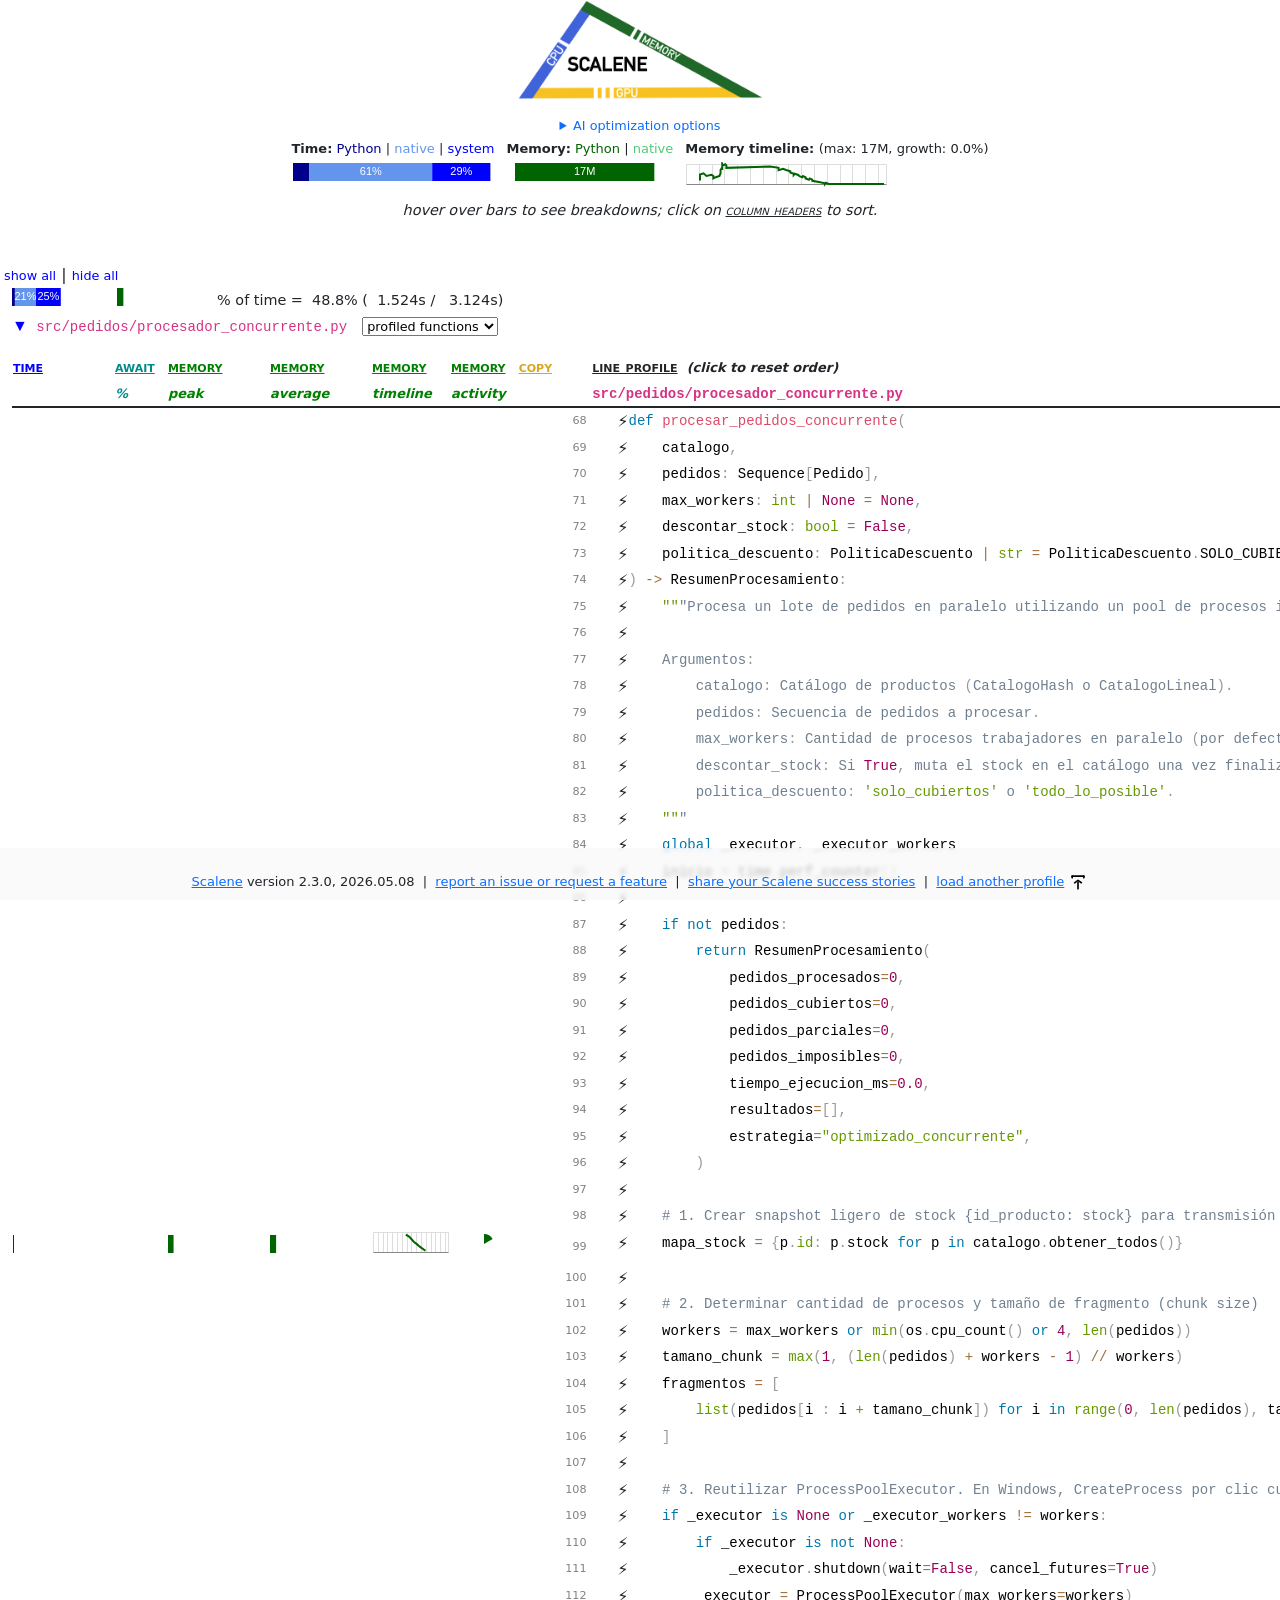
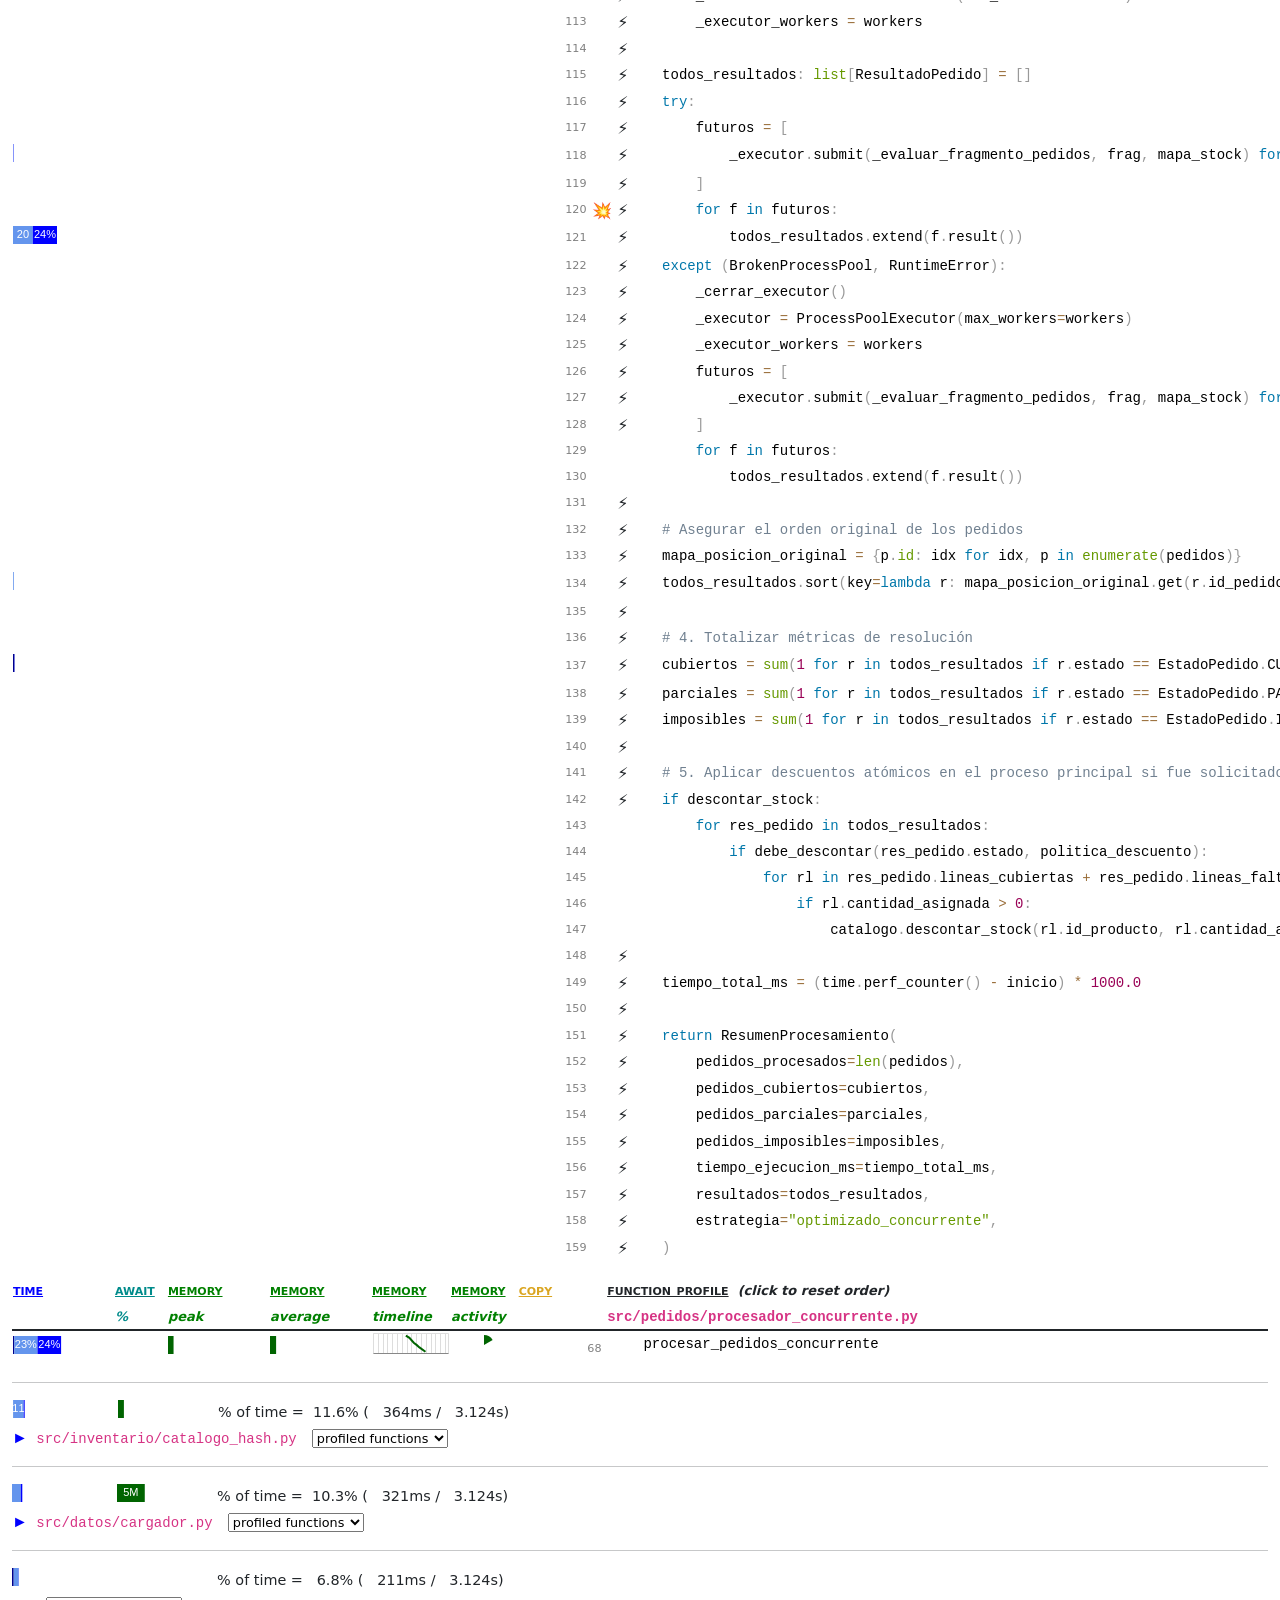
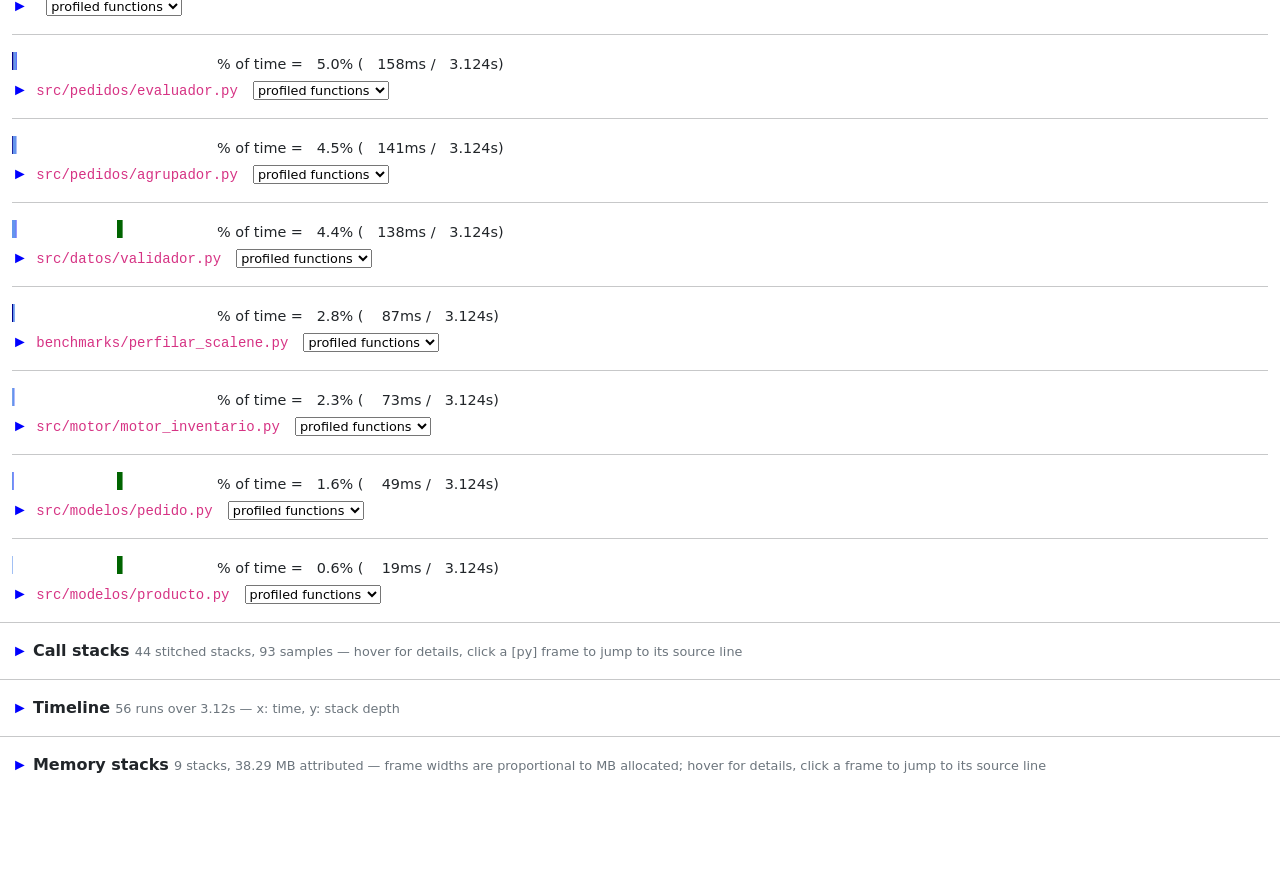
